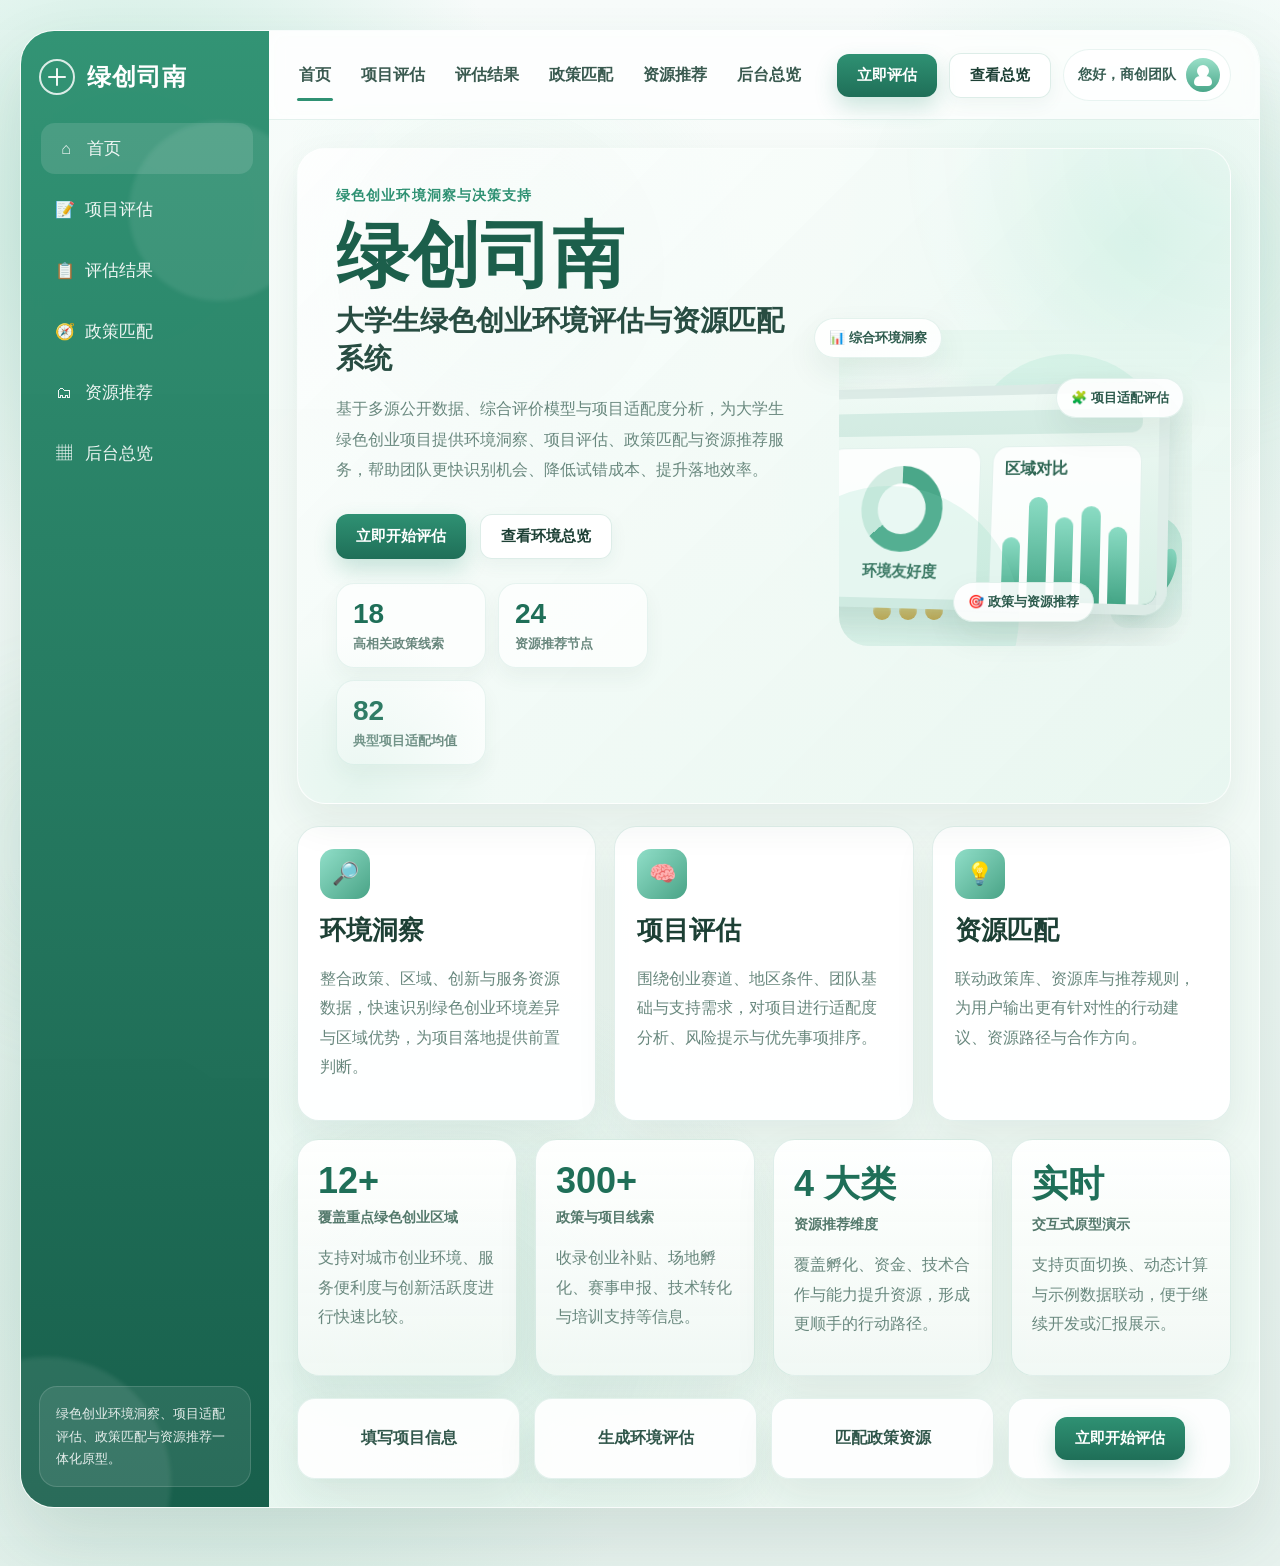
==== index.html @ 6f4550a0 "Add files via upload" ====
<!DOCTYPE html>
<html lang="zh-CN">
<head>
  <meta charset="UTF-8" />
  <meta name="viewport" content="width=device-width, initial-scale=1.0" />
  <title>绿创司南 - 绿色创业环境评估与资源匹配系统</title>
  <style>
    :root {
      --bg: #edf7f2;
      --bg-strong: #f7fcfa;
      --panel: rgba(255, 255, 255, 0.88);
      --panel-strong: rgba(255, 255, 255, 0.96);
      --panel-soft: rgba(244, 251, 247, 0.9);
      --primary: #2f9173;
      --primary-dark: #1f6f58;
      --primary-deep: #144c3d;
      --primary-soft: #dff1e9;
      --accent: #e6b24f;
      --accent-soft: #fff3d8;
      --good: #3ba57b;
      --warn: #d5953d;
      --bad: #d56d6d;
      --text: #1d4035;
      --muted: #69887e;
      --border: rgba(47, 145, 115, 0.14);
      --shadow: 0 18px 40px rgba(26, 73, 57, 0.08);
      --shadow-lg: 0 30px 70px rgba(29, 77, 61, 0.12);
      --radius-xl: 28px;
      --radius-lg: 22px;
      --radius-md: 16px;
      --radius-sm: 12px;
      --score: 82;
    }
    * {
      box-sizing: border-box;
    }
    html,
    body {
      margin: 0;
      min-height: 100%;
      color: var(--text);
      font-family: "Noto Sans SC", "PingFang SC", "Microsoft YaHei", sans-serif;
      background:
        radial-gradient(circle at 10% 12%, rgba(182, 229, 212, 0.75), transparent 22%),
        radial-gradient(circle at 88% 16%, rgba(212, 242, 231, 0.85), transparent 20%),
        radial-gradient(circle at 18% 82%, rgba(166, 219, 198, 0.45), transparent 28%),
        linear-gradient(180deg, #f8fcfb 0%, #eef8f4 46%, #e7f2ee 100%);
    }
    body {
      position: relative;
      overflow-x: hidden;
    }
    body::before,
    body::after {
      content: "";
      position: fixed;
      inset: auto;
      pointer-events: none;
      z-index: 0;
      border-radius: 50%;
      filter: blur(20px);
      opacity: 0.5;
    }
    body::before {
      width: 460px;
      height: 460px;
      left: -140px;
      bottom: -180px;
      background: radial-gradient(circle, rgba(86, 182, 147, 0.26), transparent 68%);
    }
    body::after {
      width: 380px;
      height: 380px;
      right: -120px;
      top: 60px;
      background: radial-gradient(circle, rgba(182, 225, 208, 0.42), transparent 70%);
    }
    button,
    input,
    select,
    textarea {
      font: inherit;
    }
    button {
      outline: none;
    }
    .app-shell {
      position: relative;
      z-index: 1;
      max-width: 1480px;
      margin: 30px auto;
      padding: 0 20px 28px;
    }
    .frame {
      display: grid;
      grid-template-columns: 248px minmax(0, 1fr);
      min-height: 940px;
      background: rgba(255, 255, 255, 0.38);
      border: 1px solid rgba(255, 255, 255, 0.5);
      border-radius: 34px;
      overflow: hidden;
      box-shadow: var(--shadow-lg);
      backdrop-filter: blur(14px);
    }
    .sidebar {
      position: relative;
      padding: 28px 18px;
      color: #fff;
      background:
        linear-gradient(180deg, rgba(44, 144, 112, 0.97), rgba(19, 92, 72, 0.98)),
        radial-gradient(circle at 20% 84%, rgba(255, 255, 255, 0.08), transparent 40%);
      overflow: hidden;
    }
    .sidebar::before,
    .sidebar::after {
      content: "";
      position: absolute;
      border-radius: 50%;
      background: rgba(255, 255, 255, 0.08);
      filter: blur(2px);
    }
    .sidebar::before {
      width: 250px;
      height: 250px;
      left: -100px;
      bottom: -100px;
    }
    .sidebar::after {
      width: 180px;
      height: 180px;
      right: -40px;
      top: 90px;
    }
    .brand {
      position: relative;
      z-index: 1;
      display: flex;
      align-items: center;
      gap: 12px;
      margin-bottom: 28px;
      font-size: 24px;
      font-weight: 800;
      letter-spacing: 1px;
    }
    .brand-mark {
      width: 36px;
      height: 36px;
      border-radius: 50%;
      border: 2px solid rgba(255, 255, 255, 0.82);
      display: inline-flex;
      align-items: center;
      justify-content: center;
      position: relative;
    }
    .brand-mark::before,
    .brand-mark::after {
      content: "";
      position: absolute;
      background: rgba(255, 255, 255, 0.92);
      border-radius: 999px;
    }
    .brand-mark::before {
      width: 18px;
      height: 2px;
    }
    .brand-mark::after {
      width: 2px;
      height: 18px;
    }
    .nav-list {
      position: relative;
      z-index: 1;
      display: flex;
      flex-direction: column;
      gap: 10px;
    }
    .nav-btn {
      width: 100%;
      display: flex;
      align-items: center;
      gap: 12px;
      padding: 14px 16px;
      border: 0;
      border-radius: 14px;
      color: rgba(255, 255, 255, 0.92);
      background: transparent;
      cursor: pointer;
      text-align: left;
      transition: background 0.2s ease, transform 0.2s ease;
      font-size: 17px;
    }
    .nav-btn:hover,
    .nav-btn.active {
      background: rgba(255, 255, 255, 0.12);
      transform: translateX(2px);
    }
    .nav-ico {
      width: 18px;
      text-align: center;
      font-size: 16px;
    }
    .sidebar-foot {
      position: absolute;
      left: 18px;
      right: 18px;
      bottom: 20px;
      z-index: 1;
      padding: 16px;
      border: 1px solid rgba(255, 255, 255, 0.14);
      border-radius: 18px;
      background: rgba(255, 255, 255, 0.08);
      color: rgba(255, 255, 255, 0.88);
      font-size: 13px;
      line-height: 1.7;
    }
    .main {
      position: relative;
      background:
        radial-gradient(circle at 86% 14%, rgba(183, 234, 215, 0.38), transparent 20%),
        radial-gradient(circle at 18% 88%, rgba(170, 221, 204, 0.18), transparent 24%),
        linear-gradient(180deg, rgba(248, 252, 250, 0.94), rgba(235, 247, 241, 0.96));
      overflow: hidden;
    }
    .main::before {
      content: "";
      position: absolute;
      inset: 72px 24px 24px 24px;
      pointer-events: none;
      border-radius: 30px;
      background:
        radial-gradient(circle at 22% 12%, rgba(202, 238, 224, 0.28), transparent 18%),
        radial-gradient(circle at 74% 28%, rgba(218, 245, 235, 0.3), transparent 18%),
        radial-gradient(circle at 18% 88%, rgba(202, 235, 223, 0.2), transparent 24%);
      z-index: 0;
    }
    .topbar {
      position: sticky;
      top: 0;
      z-index: 20;
      display: flex;
      align-items: center;
      justify-content: space-between;
      gap: 18px;
      padding: 18px 28px;
      background: rgba(255, 255, 255, 0.72);
      border-bottom: 1px solid rgba(47, 145, 115, 0.12);
      backdrop-filter: blur(8px);
    }
    .topbar-left {
      display: flex;
      align-items: center;
      gap: 28px;
      min-width: 0;
    }
    .mobile-brand {
      display: none;
      font-size: 20px;
      font-weight: 800;
      color: var(--primary-dark);
      white-space: nowrap;
    }
    .tabs {
      display: flex;
      align-items: center;
      gap: 26px;
      flex-wrap: wrap;
    }
    .tab {
      position: relative;
      padding: 10px 2px;
      border: 0;
      background: transparent;
      color: #3a5a50;
      font-weight: 700;
      font-size: 16px;
      cursor: pointer;
      white-space: nowrap;
    }
    .tab.active::after {
      content: "";
      position: absolute;
      left: 0;
      right: 0;
      bottom: -5px;
      height: 3px;
      border-radius: 999px;
      background: var(--primary);
    }
    .top-actions {
      display: flex;
      align-items: center;
      gap: 12px;
      flex-wrap: wrap;
      justify-content: flex-end;
    }
    .user-chip {
      display: flex;
      align-items: center;
      gap: 10px;
      padding: 8px 10px 8px 14px;
      border-radius: 999px;
      background: rgba(255, 255, 255, 0.82);
      border: 1px solid rgba(47, 145, 115, 0.1);
      color: #385e53;
      font-size: 14px;
      font-weight: 700;
    }
    .avatar {
      width: 34px;
      height: 34px;
      border-radius: 50%;
      background: linear-gradient(180deg, #9be0c9, #4aa78a);
      position: relative;
      flex: 0 0 auto;
    }
    .avatar::before {
      content: "";
      position: absolute;
      width: 12px;
      height: 12px;
      border-radius: 50%;
      background: #fff;
      left: 11px;
      top: 7px;
    }
    .avatar::after {
      content: "";
      position: absolute;
      width: 18px;
      height: 10px;
      border-radius: 12px 12px 8px 8px;
      background: #fff;
      left: 8px;
      bottom: 6px;
    }
    .btn {
      display: inline-flex;
      align-items: center;
      justify-content: center;
      gap: 8px;
      padding: 12px 20px;
      border-radius: 12px;
      border: 0;
      font-size: 15px;
      font-weight: 700;
      cursor: pointer;
      transition: transform 0.2s ease, box-shadow 0.2s ease, background 0.2s ease;
    }
    .btn:hover {
      transform: translateY(-1px);
    }
    .btn.primary {
      color: #fff;
      background: linear-gradient(180deg, var(--primary), var(--primary-dark));
      box-shadow: 0 10px 22px rgba(47, 145, 115, 0.24);
    }
    .btn.secondary {
      background: rgba(255, 255, 255, 0.95);
      color: var(--text);
      border: 1px solid rgba(47, 145, 115, 0.16);
      box-shadow: 0 6px 18px rgba(40, 96, 77, 0.06);
    }
    .btn.ghost {
      background: rgba(47, 145, 115, 0.08);
      color: var(--primary-dark);
    }
    .btn.small {
      padding: 9px 14px;
      font-size: 13px;
      border-radius: 10px;
    }
    .page {
      display: none;
      position: relative;
      z-index: 1;
      padding: 28px;
      animation: fadeIn 0.28s ease;
    }
    .page.active {
      display: block;
    }
    @keyframes fadeIn {
      from {
        opacity: 0;
        transform: translateY(8px);
      }
      to {
        opacity: 1;
        transform: translateY(0);
      }
    }
    .hero {
      position: relative;
      display: grid;
      grid-template-columns: minmax(0, 1.08fr) minmax(320px, 0.92fr);
      gap: 24px;
      align-items: center;
      min-height: 430px;
      padding: 38px;
      border-radius: 28px;
      border: 1px solid rgba(255, 255, 255, 0.7);
      background:
        linear-gradient(135deg, rgba(255, 255, 255, 0.78), rgba(230, 246, 239, 0.84)),
        radial-gradient(circle at top right, rgba(123, 209, 181, 0.18), transparent 30%);
      box-shadow: var(--shadow);
      overflow: hidden;
    }
    .hero::before,
    .hero::after {
      content: "";
      position: absolute;
      border-radius: 50%;
      pointer-events: none;
    }
    .hero::before {
      width: 420px;
      height: 420px;
      right: -120px;
      top: -120px;
      background: radial-gradient(circle, rgba(131, 214, 186, 0.18), transparent 66%);
    }
    .hero::after {
      width: 280px;
      height: 280px;
      left: -80px;
      bottom: -110px;
      background: radial-gradient(circle, rgba(176, 223, 205, 0.22), transparent 70%);
    }
    .eyebrow {
      color: var(--primary);
      font-size: 14px;
      font-weight: 800;
      letter-spacing: 0.08em;
    }
    .hero h1 {
      margin: 14px 0 10px;
      font-size: 72px;
      line-height: 1.02;
      color: #1c5f4b;
    }
    .hero h2 {
      margin: 0 0 16px;
      font-size: 28px;
      font-weight: 700;
      color: #284d42;
    }
    .hero p {
      margin: 0;
      max-width: 760px;
      color: var(--muted);
      line-height: 1.9;
      font-size: 16px;
    }
    .hero-actions {
      display: flex;
      flex-wrap: wrap;
      gap: 14px;
      margin-top: 28px;
    }
    .hero-stats {
      display: flex;
      flex-wrap: wrap;
      gap: 12px;
      margin-top: 24px;
    }
    .hero-stat {
      min-width: 150px;
      padding: 14px 16px;
      border-radius: 18px;
      background: rgba(255, 255, 255, 0.72);
      border: 1px solid rgba(47, 145, 115, 0.1);
      box-shadow: 0 10px 20px rgba(36, 86, 68, 0.05);
    }
    .hero-stat strong {
      display: block;
      font-size: 28px;
      color: var(--primary-dark);
      margin-bottom: 4px;
    }
    .hero-stat span {
      color: var(--muted);
      font-size: 13px;
      font-weight: 700;
    }
    .hero-visual,
    .scene-panel {
      position: relative;
      min-height: 340px;
    }
    .floating-pill {
      position: absolute;
      z-index: 2;
      display: inline-flex;
      align-items: center;
      gap: 8px;
      padding: 10px 14px;
      border-radius: 999px;
      background: rgba(255, 255, 255, 0.88);
      border: 1px solid rgba(47, 145, 115, 0.12);
      box-shadow: 0 14px 32px rgba(26, 75, 57, 0.08);
      color: #2d5b4d;
      font-size: 13px;
      font-weight: 800;
      white-space: nowrap;
    }
    .pill-one {
      right: 250px;
      top: 12px;
    }
    .pill-two {
      right: 8px;
      top: 72px;
    }
    .pill-three {
      right: 98px;
      bottom: 24px;
    }
    .device-stage {
      position: absolute;
      inset: 24px 0 0 30px;
      border-radius: 30px;
      background:
        radial-gradient(circle at 18% 28%, rgba(255, 255, 255, 0.74), transparent 22%),
        linear-gradient(180deg, rgba(228, 246, 238, 0.8), rgba(241, 250, 246, 0.65));
      overflow: hidden;
    }
    .device-stage::before,
    .device-stage::after {
      content: "";
      position: absolute;
      border-radius: 50%;
      background: rgba(135, 213, 186, 0.18);
    }
    .device-stage::before {
      width: 200px;
      height: 200px;
      right: 24px;
      top: 24px;
    }
    .device-stage::after {
      width: 260px;
      height: 260px;
      left: -80px;
      bottom: -100px;
    }
    .monitor {
      position: absolute;
      right: 24px;
      bottom: 36px;
      width: 380px;
      height: 226px;
      border-radius: 24px;
      border: 10px solid rgba(255, 255, 255, 0.82);
      background: linear-gradient(135deg, #57a88c, #2b7f68);
      box-shadow: 0 20px 38px rgba(31, 88, 70, 0.18);
      transform: perspective(1200px) rotateY(-17deg) rotateX(7deg);
      overflow: hidden;
    }
    .monitor-screen {
      position: absolute;
      inset: 0;
      padding: 16px;
      background: linear-gradient(180deg, #eef9f4, #d8efe5);
    }
    .screen-top {
      height: 24px;
      border-radius: 10px;
      background: rgba(47, 145, 115, 0.12);
      margin-bottom: 12px;
    }
    .screen-grid {
      display: grid;
      grid-template-columns: 1.05fr 0.95fr;
      gap: 12px;
      height: calc(100% - 36px);
    }
    .screen-card {
      padding: 12px;
      border-radius: 16px;
      background: rgba(255, 255, 255, 0.86);
      border: 1px solid rgba(47, 145, 115, 0.12);
    }
    .screen-card.large {
      grid-column: 1 / span 2;
    }
    .donut {
      width: 88px;
      height: 88px;
      margin: 6px auto 10px;
      border-radius: 50%;
      background: conic-gradient(#4aa789 0 64%, #d2ece2 64% 100%);
      position: relative;
    }
    .donut::after {
      content: "";
      position: absolute;
      inset: 18px;
      border-radius: 50%;
      background: #fff;
    }
    .bars {
      display: flex;
      align-items: end;
      gap: 8px;
      height: 112px;
    }
    .bars span,
    .dashboard-mini-chart span {
      flex: 1;
      border-radius: 10px 10px 0 0;
      background: linear-gradient(180deg, #8bdcc4, #44a586);
    }
    .person {
      position: absolute;
      width: 22px;
      border-radius: 12px 12px 8px 8px;
      background: linear-gradient(180deg, #2d8f71, #185746);
      transform-origin: bottom center;
      box-shadow: 0 10px 18px rgba(28, 87, 69, 0.18);
    }
    .person::before {
      content: "";
      position: absolute;
      width: 26px;
      height: 26px;
      left: -2px;
      top: -22px;
      border-radius: 50%;
      background: #f7dcc8;
      box-shadow: 0 2px 0 rgba(0, 0, 0, 0.02);
    }
    .person-left {
      left: 74px;
      bottom: 62px;
      height: 72px;
    }
    .person-center {
      left: 132px;
      bottom: 54px;
      height: 62px;
    }
    .person-right {
      right: 48px;
      bottom: 42px;
      height: 78px;
    }
    .plant {
      position: absolute;
      right: 10px;
      bottom: 18px;
      width: 72px;
      height: 112px;
      border-radius: 28px 28px 18px 18px;
      background: linear-gradient(180deg, rgba(123, 208, 181, 0.4), rgba(84, 165, 136, 0.06));
    }
    .plant::before,
    .plant::after {
      content: "";
      position: absolute;
      border-radius: 50% 50% 50% 10%;
      background: linear-gradient(180deg, #8fdfc7, #4eaa8b);
      transform-origin: bottom center;
    }
    .plant::before {
      width: 24px;
      height: 54px;
      left: 18px;
      top: 18px;
      transform: rotate(-18deg);
    }
    .plant::after {
      width: 20px;
      height: 48px;
      right: 16px;
      top: 30px;
      transform: rotate(20deg);
    }
    .coins {
      position: absolute;
      left: 34px;
      bottom: 26px;
      display: flex;
      gap: 8px;
    }
    .coins span {
      width: 18px;
      height: 18px;
      border-radius: 50%;
      background: linear-gradient(180deg, #f0d27d, #d9a43f);
      box-shadow: inset 0 2px 2px rgba(255, 255, 255, 0.5);
    }
    .cards3,
    .cards4,
    .policy-grid,
    .resource-grid,
    .dashboard-top,
    .result-top,
    .grid-2 {
      display: grid;
      gap: 18px;
    }
    .cards3 {
      grid-template-columns: repeat(3, minmax(0, 1fr));
      margin-top: 22px;
    }
    .cards4 {
      grid-template-columns: repeat(4, minmax(0, 1fr));
      margin-top: 18px;
    }
    .feature-card,
    .quick-card,
    .panel,
    .stat-card,
    .policy-card,
    .resource-card,
    .dashboard-card {
      background: var(--panel-strong);
      border: 1px solid var(--border);
      border-radius: 22px;
      box-shadow: var(--shadow);
    }
    .feature-card {
      padding: 22px;
    }
    .feature-icon {
      width: 50px;
      height: 50px;
      display: inline-flex;
      align-items: center;
      justify-content: center;
      border-radius: 14px;
      margin-bottom: 14px;
      color: #fff;
      background: linear-gradient(135deg, #91dfc9, #49a386);
      font-size: 22px;
    }
    .feature-card h3,
    .panel h3,
    .resource-card h4,
    .policy-card h4 {
      margin: 0 0 10px;
    }
    .feature-card h3 {
      font-size: 26px;
    }
    .feature-card p,
    .quick-card p,
    .page-header p,
    .panel p,
    .resource-card p,
    .policy-card p,
    .kpi-note,
    .muted {
      color: var(--muted);
      line-height: 1.85;
    }
    .quick-card {
      padding: 20px;
      background: linear-gradient(180deg, rgba(255, 255, 255, 0.96), rgba(242, 249, 245, 0.92));
    }
    .quick-card strong {
      display: block;
      margin-bottom: 6px;
      font-size: 36px;
      color: var(--primary-dark);
    }
    .quick-card span {
      color: #54796c;
      font-size: 14px;
      font-weight: 700;
    }
    .flow-row {
      display: grid;
      grid-template-columns: repeat(4, minmax(0, 1fr));
      gap: 14px;
      margin-top: 22px;
      align-items: stretch;
    }
    .flow-step {
      display: flex;
      align-items: center;
      justify-content: center;
      gap: 10px;
      padding: 18px 16px;
      border-radius: 18px;
      border: 1px solid rgba(47, 145, 115, 0.12);
      background: rgba(255, 255, 255, 0.92);
      box-shadow: var(--shadow);
      color: #31574b;
      font-weight: 800;
      text-align: center;
    }
    .page-header {
      margin-bottom: 18px;
    }
    .page-header h2 {
      margin: 0 0 10px;
      font-size: 56px;
      color: #1b5d49;
    }
    .page-hero {
      display: grid;
      grid-template-columns: minmax(0, 1fr) minmax(260px, 0.58fr);
      gap: 18px;
      align-items: stretch;
      margin-bottom: 18px;
    }
    .page-hero .panel {
      padding: 22px;
    }
    .scene-panel {
      min-height: 250px;
      border-radius: 24px;
      border: 1px solid var(--border);
      background:
        linear-gradient(135deg, rgba(232, 246, 239, 0.92), rgba(249, 252, 250, 0.96)),
        radial-gradient(circle at 70% 20%, rgba(147, 221, 195, 0.18), transparent 24%);
      overflow: hidden;
      box-shadow: var(--shadow);
    }
    .scene-panel .monitor {
      width: 300px;
      height: 180px;
      right: 22px;
      bottom: 24px;
      border-width: 8px;
    }
    .scene-panel .person-left {
      left: 42px;
      bottom: 54px;
      height: 66px;
    }
    .scene-panel .person-right {
      right: 24px;
      bottom: 34px;
      height: 72px;
    }
    .scene-panel .person-center {
      left: 104px;
      bottom: 46px;
      height: 60px;
    }
    .scene-panel .coins {
      left: 20px;
      bottom: 24px;
    }
    .scene-panel .device-stage {
      inset: 0;
    }
    .grid-2 {
      grid-template-columns: repeat(2, minmax(0, 1fr));
    }
    .panel {
      padding: 22px;
    }
    .panel h3 {
      display: flex;
      align-items: center;
      gap: 10px;
      font-size: 28px;
      color: #264f43;
    }
    .form-group {
      margin-bottom: 14px;
    }
    .form-row {
      display: grid;
      grid-template-columns: repeat(2, minmax(0, 1fr));
      gap: 14px;
      margin-bottom: 14px;
    }
    label.small {
      display: block;
      margin-bottom: 10px;
      font-size: 15px;
      font-weight: 800;
      color: #355f52;
    }
    input[type="text"],
    select,
    textarea {
      width: 100%;
      padding: 13px 14px;
      border-radius: 12px;
      border: 1px solid rgba(47, 145, 115, 0.15);
      background: rgba(255, 255, 255, 0.96);
      color: var(--text);
      outline: none;
      transition: border-color 0.2s ease, box-shadow 0.2s ease;
    }
    input[type="text"]:focus,
    select:focus,
    textarea:focus {
      border-color: rgba(47, 145, 115, 0.32);
      box-shadow: 0 0 0 4px rgba(47, 145, 115, 0.08);
    }
    textarea {
      min-height: 110px;
      resize: vertical;
    }
    .chips,
    .tag-row,
    .filter-row,
    .action-row,
    .meta,
    .inline-tags {
      display: flex;
      flex-wrap: wrap;
      gap: 10px;
    }
    .chip,
    .tag {
      padding: 10px 14px;
      border-radius: 999px;
      border: 1px solid rgba(47, 145, 115, 0.14);
      background: rgba(255, 255, 255, 0.92);
      color: #355b4e;
      cursor: pointer;
      font-size: 14px;
      font-weight: 700;
      transition: background 0.2s ease, color 0.2s ease, border-color 0.2s ease;
    }
    .chip.active,
    .tag.active {
      background: var(--primary);
      border-color: var(--primary);
      color: #fff;
    }
    .checkbox-grid {
      display: grid;
      grid-template-columns: repeat(2, minmax(0, 1fr));
      gap: 12px;
    }
    .check {
      display: flex;
      align-items: center;
      gap: 10px;
      padding: 10px 12px;
      border-radius: 14px;
      background: rgba(255, 255, 255, 0.72);
      border: 1px solid rgba(47, 145, 115, 0.08);
      font-weight: 700;
      color: #45685d;
      font-size: 14px;
    }
    .check input {
      width: 18px;
      height: 18px;
      accent-color: var(--primary);
      flex: 0 0 auto;
    }
    .helper-row {
      display: grid;
      grid-template-columns: 1fr 1fr;
      gap: 14px;
      margin-top: 16px;
    }
    .helper-card {
      padding: 16px;
      border-radius: 18px;
      background: linear-gradient(180deg, rgba(243, 250, 247, 0.94), rgba(255, 255, 255, 0.9));
      border: 1px solid rgba(47, 145, 115, 0.12);
    }
    .helper-card strong {
      display: block;
      color: var(--primary-dark);
      font-size: 24px;
      margin: 6px 0 2px;
    }
    .helper-card small {
      color: var(--muted);
      font-weight: 700;
    }
    .panel-illustration {
      position: relative;
      min-height: 280px;
      margin-top: 18px;
      border-radius: 22px;
      overflow: hidden;
      border: 1px solid var(--border);
      background:
        linear-gradient(135deg, rgba(220, 243, 234, 0.94), rgba(246, 251, 248, 0.96)),
        radial-gradient(circle at 80% 20%, rgba(152, 225, 199, 0.2), transparent 24%);
    }
    .panel-illustration .device-stage {
      inset: 0;
    }
    .result-top {
      grid-template-columns: 1.05fr 0.86fr 0.95fr 1.14fr;
    }
    .stat-card {
      padding: 20px;
    }
    .stat-card h4,
    .dashboard-card h4 {
      margin: 0 0 10px;
      color: #3c6659;
      font-size: 18px;
    }
    .score-wrap {
      display: flex;
      align-items: center;
      gap: 18px;
    }
    .score-ring {
      position: relative;
      width: 124px;
      height: 124px;
      flex: 0 0 auto;
      border-radius: 50%;
      background: conic-gradient(#53b090 0 calc(var(--score) * 1%), #d8efe6 calc(var(--score) * 1%) 100%);
    }
    .score-ring::after {
      content: "";
      position: absolute;
      inset: 16px;
      border-radius: 50%;
      background: #fff;
      box-shadow: inset 0 0 0 1px rgba(47, 145, 115, 0.06);
    }
    .score-core {
      position: absolute;
      inset: 16px;
      z-index: 1;
      display: flex;
      flex-direction: column;
      align-items: center;
      justify-content: center;
      gap: 2px;
      border-radius: 50%;
    }
    .score-core strong {
      font-size: 40px;
      color: #245f4c;
      line-height: 1;
    }
    .score-core span {
      font-size: 13px;
      color: var(--muted);
      font-weight: 700;
    }
    .badge {
      display: inline-flex;
      align-items: center;
      justify-content: center;
      padding: 10px 18px;
      border-radius: 999px;
      font-size: 16px;
      font-weight: 800;
      background: rgba(63, 164, 122, 0.12);
      color: var(--good);
    }
    .badge.mid {
      background: rgba(214, 154, 48, 0.14);
      color: var(--warn);
    }
    .badge.low {
      background: rgba(213, 109, 109, 0.14);
      color: var(--bad);
    }
    .list-dots {
      margin: 10px 0 0;
      padding-left: 18px;
      color: #446b5f;
      line-height: 1.9;
    }
    .result-lower {
      display: grid;
      grid-template-columns: minmax(0, 1.28fr) minmax(0, 0.94fr);
      gap: 18px;
      margin-top: 18px;
    }
    .split-card {
      display: grid;
      grid-template-columns: repeat(2, minmax(0, 1fr));
      overflow: hidden;
      padding: 0;
    }
    .half {
      padding: 22px;
    }
    .half + .half {
      border-left: 1px solid rgba(47, 145, 115, 0.12);
    }
    .result-summary {
      margin-top: 18px;
      display: grid;
      grid-template-columns: minmax(0, 1.08fr) minmax(260px, 0.92fr);
      gap: 18px;
    }
    .summary-note {
      padding: 16px 18px;
      border-radius: 16px;
      border: 1px solid rgba(214, 154, 48, 0.18);
      background: linear-gradient(90deg, rgba(255, 246, 225, 0.94), rgba(255, 255, 255, 0.95));
      color: #6e582b;
      font-weight: 700;
    }
    .policy-hero {
      display: grid;
      grid-template-columns: minmax(0, 1.16fr) minmax(280px, 0.84fr);
      gap: 18px;
      align-items: stretch;
      margin-bottom: 18px;
    }
    .policy-top {
      display: grid;
      grid-template-columns: repeat(3, minmax(0, 1fr));
      gap: 16px;
    }
    .metric {
      min-height: 138px;
      display: flex;
      flex-direction: column;
      justify-content: center;
      padding: 22px;
    }
    .metric .num,
    .dashboard-metric strong,
    .dashboard-card .big {
      font-size: 44px;
      font-weight: 800;
      color: var(--primary-dark);
      line-height: 1.05;
    }
    .tip-box {
      padding: 16px 18px;
      border-radius: 16px;
      border: 1px solid rgba(214, 154, 48, 0.18);
      background: linear-gradient(90deg, rgba(255, 245, 220, 0.92), rgba(255, 255, 255, 0.96));
      color: #6b5730;
      font-weight: 700;
      margin: 0 0 18px;
    }
    .panel-head {
      display: flex;
      align-items: center;
      justify-content: space-between;
      gap: 12px;
      margin-bottom: 16px;
    }
    .panel-head h3 {
      margin: 0;
    }
    .pager {
      display: flex;
      align-items: center;
      gap: 8px;
      color: var(--muted);
      font-weight: 700;
    }
    .pager button {
      width: 32px;
      height: 32px;
      border-radius: 10px;
      border: 1px solid rgba(47, 145, 115, 0.14);
      background: rgba(255, 255, 255, 0.94);
      color: var(--primary-dark);
      cursor: pointer;
      font-weight: 800;
    }
    .pager button:disabled {
      opacity: 0.45;
      cursor: not-allowed;
    }
    .policy-grid {
      grid-template-columns: repeat(2, minmax(0, 1fr));
    }
    .policy-card,
    .resource-card,
    .dashboard-card {
      position: relative;
      overflow: hidden;
      padding: 20px;
    }
    .policy-card::after,
    .resource-card::after,
    .dashboard-card::after {
      content: "";
      position: absolute;
      right: -46px;
      bottom: -52px;
      width: 180px;
      height: 180px;
      border-radius: 50%;
      background: rgba(94, 181, 153, 0.08);
      pointer-events: none;
    }
    .card-head {
      display: flex;
      gap: 14px;
      align-items: flex-start;
      justify-content: space-between;
      margin-bottom: 12px;
    }
    .card-head-left {
      display: flex;
      gap: 12px;
      min-width: 0;
    }
    .card-icon {
      width: 46px;
      height: 46px;
      display: inline-flex;
      align-items: center;
      justify-content: center;
      border-radius: 14px;
      background: linear-gradient(135deg, #94dfca, #51ab8c);
      color: #fff;
      font-size: 20px;
      flex: 0 0 auto;
    }
    .status-badge {
      display: inline-flex;
      align-items: center;
      justify-content: center;
      padding: 7px 10px;
      border-radius: 999px;
      background: rgba(47, 145, 115, 0.1);
      color: var(--primary-dark);
      font-size: 12px;
      font-weight: 800;
      white-space: nowrap;
    }
    .meta span,
    .inline-tags span {
      padding: 7px 10px;
      border-radius: 999px;
      background: rgba(47, 145, 115, 0.08);
      color: #376657;
      font-size: 12px;
      font-weight: 700;
    }
    .card-foot {
      margin-top: 16px;
      display: flex;
      align-items: center;
      justify-content: space-between;
      gap: 12px;
    }
    .match-line {
      display: inline-flex;
      align-items: center;
      gap: 8px;
      font-size: 13px;
      color: #3d6558;
      font-weight: 800;
    }
    .match-dot {
      width: 9px;
      height: 9px;
      border-radius: 50%;
      background: var(--good);
    }
    .tab-switch {
      display: flex;
      gap: 24px;
      margin: 12px 0 18px;
      padding-bottom: 2px;
      border-bottom: 1px solid rgba(47, 145, 115, 0.12);
      overflow-x: auto;
    }
    .subtab {
      position: relative;
      padding: 14px 4px;
      border: 0;
      background: transparent;
      cursor: pointer;
      font-size: 17px;
      font-weight: 800;
      color: #55796d;
      white-space: nowrap;
    }
    .subtab.active {
      color: #1f5f4b;
    }
    .subtab.active::after {
      content: "";
      position: absolute;
      left: 0;
      right: 0;
      bottom: -1px;
      height: 3px;
      border-radius: 999px;
      background: var(--primary);
    }
    .subpanel {
      display: none;
    }
    .subpanel.active {
      display: block;
    }
    .resource-grid {
      grid-template-columns: repeat(3, minmax(0, 1fr));
    }
    .resource-highlight {
      display: inline-flex;
      align-items: center;
      gap: 8px;
      margin-bottom: 10px;
      padding: 8px 12px;
      border-radius: 999px;
      background: rgba(255, 245, 220, 0.88);
      color: #8b6a25;
      font-size: 13px;
      font-weight: 800;
    }
    .dashboard-top {
      grid-template-columns: repeat(4, minmax(0, 1fr));
      margin-bottom: 18px;
    }
    .dashboard-metric {
      padding: 20px;
      min-height: 148px;
    }
    .dashboard-main {
      display: grid;
      grid-template-columns: minmax(0, 1.16fr) minmax(0, 1.08fr) minmax(260px, 0.88fr);
      gap: 18px;
    }
    .dashboard-mini-chart {
      height: 220px;
      margin-top: 14px;
      padding: 24px 18px 20px;
      display: flex;
      align-items: end;
      justify-content: space-evenly;
      gap: 10px;
      border-radius: 18px;
      border: 1px solid rgba(47, 145, 115, 0.12);
      background: linear-gradient(180deg, rgba(236, 248, 243, 0.96), rgba(249, 253, 251, 0.96));
    }
    .bar-list {
      margin-top: 12px;
      display: grid;
      gap: 12px;
    }
    .bar-item {
      display: grid;
      grid-template-columns: 96px 1fr 54px;
      gap: 12px;
      align-items: center;
      font-size: 14px;
      color: #3d6559;
      font-weight: 700;
    }
    .bar-track {
      height: 14px;
      border-radius: 999px;
      background: #edf7f2;
      overflow: hidden;
    }
    .bar-fill {
      height: 100%;
      border-radius: 999px;
      background: linear-gradient(90deg, #7bd4b7, #42a587);
    }
    .info-list {
      display: grid;
      gap: 12px;
      margin-top: 12px;
    }
    .info-row {
      display: flex;
      gap: 10px;
      align-items: flex-start;
      padding: 12px 14px;
      border-radius: 16px;
      background: rgba(245, 250, 247, 0.86);
      border: 1px solid rgba(47, 145, 115, 0.08);
      color: #45685c;
      line-height: 1.7;
    }
    .info-row strong {
      color: #234f42;
    }
    .empty-state {
      padding: 28px;
      text-align: center;
      color: var(--muted);
      border-radius: 18px;
      border: 1px dashed rgba(47, 145, 115, 0.2);
      background: rgba(255, 255, 255, 0.7);
    }
    .toast {
      position: fixed;
      right: 24px;
      bottom: 24px;
      z-index: 50;
      padding: 12px 16px;
      border-radius: 14px;
      background: rgba(24, 86, 68, 0.94);
      color: #fff;
      box-shadow: 0 16px 34px rgba(19, 77, 61, 0.2);
      opacity: 0;
      transform: translateY(12px);
      pointer-events: none;
      transition: opacity 0.2s ease, transform 0.2s ease;
      font-size: 14px;
      font-weight: 700;
    }
    .toast.show {
      opacity: 1;
      transform: translateY(0);
    }
    @media (max-width: 1260px) {
      .frame {
        grid-template-columns: 92px minmax(0, 1fr);
      }
      .brand span,
      .nav-btn span:last-child,
      .sidebar-foot {
        display: none;
      }
      .nav-btn {
        justify-content: center;
      }
      .hero,
      .page-hero,
      .policy-hero,
      .result-summary,
      .dashboard-main,
      .grid-2,
      .result-top,
      .result-lower,
      .cards3,
      .cards4,
      .policy-top,
      .policy-grid,
      .resource-grid,
      .dashboard-top {
        grid-template-columns: 1fr;
      }
      .flow-row {
        grid-template-columns: repeat(2, minmax(0, 1fr));
      }
      .monitor {
        width: 330px;
        height: 204px;
      }
    }
    @media (max-width: 860px) {
      .app-shell {
        margin: 0;
        padding: 0;
      }
      .frame {
        min-height: 100vh;
        border-radius: 0;
        grid-template-columns: 1fr;
      }
      .sidebar {
        display: none;
      }
      .topbar {
        padding: 14px 16px;
        flex-direction: column;
        align-items: stretch;
      }
      .topbar-left {
        gap: 14px;
        flex-direction: column;
        align-items: flex-start;
      }
      .mobile-brand {
        display: block;
      }
      .tabs {
        gap: 16px;
        overflow-x: auto;
        width: 100%;
        flex-wrap: nowrap;
      }
      .top-actions {
        width: 100%;
        justify-content: flex-start;
      }
      .page {
        padding: 16px;
      }
      .hero {
        padding: 22px;
        min-height: auto;
      }
      .hero h1 {
        font-size: 48px;
      }
      .hero h2 {
        font-size: 24px;
      }
      .form-row,
      .checkbox-grid,
      .helper-row,
      .flow-row {
        grid-template-columns: 1fr;
      }
      .monitor,
      .scene-panel .monitor {
        width: 250px;
        height: 160px;
        right: 14px;
      }
      .pill-one,
      .pill-two,
      .pill-three {
        display: none;
      }
    }
  </style>
</head>
<body>
  <div class="app-shell">
    <div class="frame">
      <aside class="sidebar">
        <div class="brand">
          <div class="brand-mark"></div>
          <span>绿创司南</span>
        </div>
        <nav class="nav-list" id="sideNav">
          <button class="nav-btn active" data-page="home"><span class="nav-ico">⌂</span><span>首页</span></button>
          <button class="nav-btn" data-page="evaluate"><span class="nav-ico">📝</span><span>项目评估</span></button>
          <button class="nav-btn" data-page="result"><span class="nav-ico">📋</span><span>评估结果</span></button>
          <button class="nav-btn" data-page="policy"><span class="nav-ico">🧭</span><span>政策匹配</span></button>
          <button class="nav-btn" data-page="resource"><span class="nav-ico">🗂</span><span>资源推荐</span></button>
          <button class="nav-btn" data-page="dashboard"><span class="nav-ico">▦</span><span>后台总览</span></button>
        </nav>
        <div class="sidebar-foot">
          绿色创业环境洞察、项目适配评估、政策匹配与资源推荐一体化原型。
        </div>
      </aside>
      <main class="main">
        <div class="topbar">
          <div class="topbar-left">
            <div class="mobile-brand">绿创司南</div>
            <div class="tabs" id="topTabs">
              <button class="tab active" data-page="home">首页</button>
              <button class="tab" data-page="evaluate">项目评估</button>
              <button class="tab" data-page="result">评估结果</button>
              <button class="tab" data-page="policy">政策匹配</button>
              <button class="tab" data-page="resource">资源推荐</button>
              <button class="tab" data-page="dashboard">后台总览</button>
            </div>
          </div>
          <div class="top-actions">
            <button class="btn primary" data-page-jump="evaluate">立即评估</button>
            <button class="btn secondary" data-page-jump="dashboard">查看总览</button>
            <div class="user-chip">
              <span>您好，商创团队</span>
              <div class="avatar" aria-hidden="true"></div>
            </div>
          </div>
        </div>
        <section class="page active" id="page-home">
          <div class="hero">
            <div>
              <div class="eyebrow">绿色创业环境洞察与决策支持</div>
              <h1>绿创司南</h1>
              <h2>大学生绿色创业环境评估与资源匹配系统</h2>
              <p>
                基于多源公开数据、综合评价模型与项目适配度分析，为大学生绿色创业项目提供环境洞察、项目评估、政策匹配与资源推荐服务，帮助团队更快识别机会、降低试错成本、提升落地效率。
              </p>
              <div class="hero-actions">
                <button class="btn primary" data-page-jump="evaluate">立即开始评估</button>
                <button class="btn secondary" data-page-jump="dashboard">查看环境总览</button>
              </div>
              <div class="hero-stats">
                <div class="hero-stat">
                  <strong>18</strong>
                  <span>高相关政策线索</span>
                </div>
                <div class="hero-stat">
                  <strong>24</strong>
                  <span>资源推荐节点</span>
                </div>
                <div class="hero-stat">
                  <strong>82</strong>
                  <span>典型项目适配均值</span>
                </div>
              </div>
            </div>
            <div class="hero-visual" aria-hidden="true">
              <div class="floating-pill pill-one">📊 综合环境洞察</div>
              <div class="floating-pill pill-two">🧩 项目适配评估</div>
              <div class="floating-pill pill-three">🎯 政策与资源推荐</div>
              <div class="device-stage">
                <div class="coins"><span></span><span></span><span></span></div>
                <div class="plant"></div>
                <div class="person person-left"></div>
                <div class="person person-center"></div>
                <div class="person person-right"></div>
                <div class="monitor">
                  <div class="monitor-screen">
                    <div class="screen-top"></div>
                    <div class="screen-grid">
                      <div class="screen-card">
                        <div class="donut"></div>
                        <div style="text-align:center;font-weight:800;color:#2a6350;">环境友好度</div>
                      </div>
                      <div class="screen-card">
                        <div style="font-weight:800;color:#2a6350;margin-bottom:8px;">区域对比</div>
                        <div class="bars">
                          <span style="height:56%"></span>
                          <span style="height:92%"></span>
                          <span style="height:74%"></span>
                          <span style="height:84%"></span>
                          <span style="height:66%"></span>
                        </div>
                      </div>
                      <div class="screen-card large">
                        <div style="font-weight:800;color:#2a6350;margin-bottom:10px;">政策匹配与资源建议</div>
                        <div style="display:grid;grid-template-columns:repeat(3,minmax(0,1fr));gap:12px;">
                          <div style="background:#fff;border-radius:14px;padding:12px;border:1px solid rgba(47,145,115,.1);">
                            <div style="font-size:12px;color:#75968b;">高相关政策</div>
                            <div style="font-size:26px;font-weight:800;color:#2c6b57;">18</div>
                          </div>
                          <div style="background:#fff;border-radius:14px;padding:12px;border:1px solid rgba(47,145,115,.1);">
                            <div style="font-size:12px;color:#75968b;">适配度评分</div>
                            <div style="font-size:26px;font-weight:800;color:#2c6b57;">82</div>
                          </div>
                          <div style="background:#fff;border-radius:14px;padding:12px;border:1px solid rgba(47,145,115,.1);">
                            <div style="font-size:12px;color:#75968b;">推荐资源</div>
                            <div style="font-size:26px;font-weight:800;color:#2c6b57;">24</div>
                          </div>
                        </div>
                      </div>
                    </div>
                  </div>
                </div>
              </div>
            </div>
          </div>
          <div class="cards3">
            <div class="feature-card">
              <div class="feature-icon">🔎</div>
              <h3>环境洞察</h3>
              <p>整合政策、区域、创新与服务资源数据，快速识别绿色创业环境差异与区域优势，为项目落地提供前置判断。</p>
            </div>
            <div class="feature-card">
              <div class="feature-icon">🧠</div>
              <h3>项目评估</h3>
              <p>围绕创业赛道、地区条件、团队基础与支持需求，对项目进行适配度分析、风险提示与优先事项排序。</p>
            </div>
            <div class="feature-card">
              <div class="feature-icon">💡</div>
              <h3>资源匹配</h3>
              <p>联动政策库、资源库与推荐规则，为用户输出更有针对性的行动建议、资源路径与合作方向。</p>
            </div>
          </div>
          <div class="cards4">
            <div class="quick-card">
              <strong>12+</strong>
              <span>覆盖重点绿色创业区域</span>
              <p>支持对城市创业环境、服务便利度与创新活跃度进行快速比较。</p>
            </div>
            <div class="quick-card">
              <strong>300+</strong>
              <span>政策与项目线索</span>
              <p>收录创业补贴、场地孵化、赛事申报、技术转化与培训支持等信息。</p>
            </div>
            <div class="quick-card">
              <strong>4 大类</strong>
              <span>资源推荐维度</span>
              <p>覆盖孵化、资金、技术合作与能力提升资源，形成更顺手的行动路径。</p>
            </div>
            <div class="quick-card">
              <strong>实时</strong>
              <span>交互式原型演示</span>
              <p>支持页面切换、动态计算与示例数据联动，便于继续开发或汇报展示。</p>
            </div>
          </div>
          <div class="flow-row">
            <div class="flow-step">填写项目信息</div>
            <div class="flow-step">生成环境评估</div>
            <div class="flow-step">匹配政策资源</div>
            <div class="flow-step"><button class="btn primary" data-page-jump="evaluate">立即开始评估</button></div>
          </div>
        </section>
        <section class="page" id="page-evaluate">
          <div class="page-header">
            <h2>项目评估</h2>
            <p>请填写项目基本信息与团队需求，系统将结合地区环境、政策支持、绿色创新活跃度与团队基础，自动生成适配度评估结果，并联动后续的政策与资源推荐服务。</p>
          </div>
          <div class="grid-2">
            <form class="panel" id="evaluationForm">
              <h3>🧾 项目基础信息</h3>
              <div class="form-group">
                <label class="small" for="projectName">项目名称</label>
                <input id="projectName" type="text" placeholder="请输入项目名称" value="校园低碳回收服务平台" />
              </div>
              <div class="form-group">
                <label class="small">创业赛道</label>
                <div class="chips" id="trackChips">
                  <button class="chip active" type="button" data-value="绿色制造">绿色制造</button>
                  <button class="chip" type="button" data-value="环保服务">环保服务</button>
                  <button class="chip" type="button" data-value="低碳技术">低碳技术</button>
                  <button class="chip" type="button" data-value="绿色农业">绿色农业</button>
                  <button class="chip" type="button" data-value="循环经济">循环经济</button>
                </div>
              </div>
              <div class="form-row">
                <div class="form-group">
                  <label class="small" for="currentRegion">当前所在地区</label>
                  <select id="currentRegion">
                    <option>广东省 / 广州市</option>
                    <option>浙江省 / 杭州市</option>
                    <option>江苏省 / 苏州市</option>
                    <option>四川省 / 成都市</option>
                  </select>
                </div>
                <div class="form-group">
                  <label class="small" for="targetRegion">拟落地区域</label>
                  <select id="targetRegion">
                    <option>广东省 / 广州市</option>
                    <option selected>浙江省 / 杭州市</option>
                    <option>江苏省 / 苏州市</option>
                    <option>四川省 / 成都市</option>
                  </select>
                </div>
              </div>
              <div class="form-row">
                <div class="form-group">
                  <label class="small" for="teamSize">团队人数</label>
                  <select id="teamSize">
                    <option>1-3人</option>
                    <option selected>4-6人</option>
                    <option>7人以上</option>
                  </select>
                </div>
                <div class="form-group">
                  <label class="small" for="stage">项目阶段</label>
                  <select id="stage">
                    <option>创意阶段</option>
                    <option selected>筹备阶段</option>
                    <option>初步落地</option>
                    <option>已进入运营</option>
                  </select>
                </div>
              </div>
              <div class="form-row">
                <div class="form-group">
                  <label class="small" for="budget">预算范围</label>
                  <select id="budget">
                    <option>5万元以下</option>
                    <option selected>5-20万元</option>
                    <option>20-50万元</option>
                    <option>50万元以上</option>
                  </select>
                </div>
                <div class="form-group">
                  <label class="small" for="techBase">技术基础</label>
                  <select id="techBase">
                    <option>无</option>
                    <option selected>一般</option>
                    <option>较强</option>
                  </select>
                </div>
              </div>
              <div class="form-group">
                <label class="small" for="projectDesc">项目简介</label>
                <textarea id="projectDesc">面向校园与周边社区，构建可持续回收、低碳积分与绿色消费联动服务平台，提升资源回收效率并增强用户参与度。</textarea>
              </div>
              <div class="action-row">
                <button class="btn primary" id="generateBtn" type="submit">生成评估结果</button>
                <button class="btn secondary" id="resetBtn" type="button">重置表单</button>
              </div>
            </form>
            <div class="panel">
              <h3>👥 团队基础与核心需求</h3>
              <div class="form-group" id="conditionsGroup">
                <label class="small">当前具备条件</label>
                <div class="checkbox-grid">
                  <label class="check"><input type="checkbox" checked />具备基础数字化能力</label>
                  <label class="check"><input type="checkbox" checked />接受过创业培训</label>
                  <label class="check"><input type="checkbox" checked />有校内导师支持</label>
                  <label class="check"><input type="checkbox" />具备场景试点资源</label>
                </div>
              </div>
              <div class="form-group" id="needsGroup">
                <label class="small">当前最需要的支持</label>
                <div class="checkbox-grid">
                  <label class="check"><input type="checkbox" checked />政策信息</label>
                  <label class="check"><input type="checkbox" checked />资金支持</label>
                  <label class="check"><input type="checkbox" checked />技术合作</label>
                  <label class="check"><input type="checkbox" />市场验证</label>
                  <label class="check"><input type="checkbox" />孵化服务</label>
                  <label class="check"><input type="checkbox" />导师辅导</label>
                </div>
              </div>
              <div class="form-group" id="focusGroup">
                <label class="small">当前关注重点</label>
                <div class="checkbox-grid">
                  <label class="check"><input type="checkbox" checked />评估结果</label>
                  <label class="check"><input type="checkbox" checked />创业项目匹配</label>
                  <label class="check"><input type="checkbox" checked />政策支持</label>
                  <label class="check"><input type="checkbox" />区域资源</label>
                  <label class="check"><input type="checkbox" checked />团队成长</label>
                  <label class="check"><input type="checkbox" />能力提升</label>
                </div>
              </div>
              <div class="helper-row">
                <div class="helper-card">
                  <div class="muted">系统预估适配度</div>
                  <strong id="preScore">82</strong>
                  <small>会随着输入项实时调整</small>
                </div>
                <div class="helper-card">
                  <div class="muted">当前优先方向</div>
                  <strong id="preDirection">市场验证与资金协同</strong>
                  <small>用于生成结果页和推荐页内容</small>
                </div>
              </div>
              <div class="panel-illustration" aria-hidden="true">
                <div class="device-stage">
                  <div class="coins"><span></span><span></span><span></span></div>
                  <div class="plant"></div>
                  <div class="person person-left"></div>
                  <div class="person person-center"></div>
                  <div class="person person-right"></div>
                  <div class="monitor">
                    <div class="monitor-screen">
                      <div class="screen-top"></div>
                      <div class="screen-grid">
                        <div class="screen-card">
                          <div class="donut"></div>
                          <div style="text-align:center;font-weight:800;color:#2a6350;">项目适配</div>
                        </div>
                        <div class="screen-card">
                          <div style="font-weight:800;color:#2a6350;margin-bottom:8px;">团队画像</div>
                          <div class="bars">
                            <span style="height:62%"></span>
                            <span style="height:74%"></span>
                            <span style="height:68%"></span>
                            <span style="height:90%"></span>
                          </div>
                        </div>
                        <div class="screen-card large">
                          <div style="font-weight:800;color:#2a6350;margin-bottom:8px;">需求联动建议</div>
                          <div style="display:grid;grid-template-columns:repeat(2,minmax(0,1fr));gap:10px;">
                            <div style="padding:10px;border-radius:12px;background:#fff;border:1px solid rgba(47,145,115,.1);font-size:13px;">政策线索梳理</div>
                            <div style="padding:10px;border-radius:12px;background:#fff;border:1px solid rgba(47,145,115,.1);font-size:13px;">赛事与资金清单</div>
                            <div style="padding:10px;border-radius:12px;background:#fff;border:1px solid rgba(47,145,115,.1);font-size:13px;">合作实验室</div>
                            <div style="padding:10px;border-radius:12px;background:#fff;border:1px solid rgba(47,145,115,.1);font-size:13px;">孵化器对接</div>
                          </div>
                        </div>
                      </div>
                    </div>
                  </div>
                </div>
              </div>
            </div>
          </div>
        </section>
        <section class="page" id="page-result">
          <div class="page-header">
            <h2>评估结果</h2>
            <p><span id="resultProjectLead">系统已综合地区环境、项目赛道、团队基础、阶段与需求等信息生成评估结果。</span> 结果页包含综合适配度、区域建议、优势与风险提示，并可联动查看政策匹配与资源推荐。</p>
          </div>
          <div class="result-top">
            <div class="stat-card">
              <h4>综合适配度</h4>
              <div class="score-wrap">
                <div class="score-ring" id="scoreRing">
                  <div class="score-core">
                    <strong id="scoreNumber">82</strong>
                    <span>适配度</span>
                  </div>
                </div>
                <div>
                  <div style="font-size:18px;color:#5b7b71;">当前项目综合得分</div>
                  <div style="font-size:18px;font-weight:700;color:#245f4c;margin-top:8px;" id="comparisonText">高于同类样本 73%</div>
                </div>
              </div>
            </div>
            <div class="stat-card">
              <h4>评估等级</h4>
              <div class="badge" id="resultBadge">高适配</div>
              <p class="kpi-note" id="badgeNote">项目方向与绿色创业导向契合度较高，具备较好的试点与成长潜力。</p>
            </div>
            <div class="stat-card">
              <h4>推荐落地区域</h4>
              <ul class="list-dots" id="resultRegions">
                <li>浙江省 / 杭州市</li>
                <li>广东省 / 广州市</li>
                <li>江苏省 / 苏州市</li>
              </ul>
            </div>
            <div class="stat-card">
              <h4>建议优先方向</h4>
              <p class="kpi-note" id="priorityText">建议优先补足市场验证与资金支持，优先对接孵化资源、创业赛事与政策申报渠道，提升项目的落地节奏与资源联动效率。</p>
            </div>
          </div>
          <div class="result-lower">
            <div class="split-card panel">
              <div class="half">
                <h3>✅ 项目优势</h3>
                <ul class="list-dots" id="advantageList">
                  <li>项目方向与绿色发展导向高度契合</li>
                  <li>团队具备一定数字工具使用与运营基础</li>
                  <li>目标区域绿色创新资源较为集中</li>
                  <li>政策工具覆盖较广，阶段性扶持较充分</li>
                </ul>
              </div>
              <div class="half">
                <h3>⚠️ 风险提示</h3>
                <ul class="list-dots" id="riskList">
                  <li>资金准备与市场验证基础相对薄弱</li>
                  <li>地区资源优势尚未充分匹配到具体主体</li>
                  <li>项目落地路径仍需进一步细化</li>
                  <li>若缺乏持续指导，后续推进效率可能下降</li>
                </ul>
              </div>
            </div>
            <div class="panel">
              <h3>📈 维度评分</h3>
              <div class="bar-list">
                <div class="bar-item"><div>政策支持度</div><div class="bar-track"><div class="bar-fill" id="bar-policy" style="width:85%"></div></div><div id="score-policy">85</div></div>
                <div class="bar-item"><div>产业基础度</div><div class="bar-track"><div class="bar-fill" id="bar-industry" style="width:78%"></div></div><div id="score-industry">78</div></div>
                <div class="bar-item"><div>创新活跃度</div><div class="bar-track"><div class="bar-fill" id="bar-innovation" style="width:88%"></div></div><div id="score-innovation">88</div></div>
                <div class="bar-item"><div>服务便利度</div><div class="bar-track"><div class="bar-fill" id="bar-service" style="width:80%"></div></div><div id="score-service">80</div></div>
                <div class="bar-item"><div>团队准备度</div><div class="bar-track"><div class="bar-fill" id="bar-team" style="width:74%"></div></div><div id="score-team">74</div></div>
              </div>
            </div>
          </div>
          <div class="result-summary">
            <div class="panel">
              <h3>🗺 下一步行动建议</h3>
              <div class="summary-note" id="resultSummaryNote">建议将当前项目先在杭州或广州开展小规模试点，优先串联政策申报、场景落地与导师辅导资源。</div>
              <div class="inline-tags" id="roadmapTags" style="margin-top:16px;">
                <span>政策梳理</span>
                <span>场景试点</span>
                <span>资金协同</span>
                <span>导师辅导</span>
              </div>
              <div class="info-list">
                <div class="info-row"><strong>步骤一：</strong><span>根据拟落地区域完成政策线索筛选，优先查看创业补贴、场地孵化和绿色项目专项支持。</span></div>
                <div class="info-row"><strong>步骤二：</strong><span>结合结果页优势与风险提示，补强市场验证与资源对接材料，准备参加赛事或路演。</span></div>
                <div class="info-row"><strong>步骤三：</strong><span>在资源推荐页中选择合适的孵化平台、技术合作和能力提升支持，形成 1-3 个月落地清单。</span></div>
              </div>
            </div>
            <div class="scene-panel" aria-hidden="true">
              <div class="device-stage">
                <div class="coins"><span></span><span></span></div>
                <div class="plant"></div>
                <div class="person person-left"></div>
                <div class="person person-right"></div>
                <div class="monitor">
                  <div class="monitor-screen">
                    <div class="screen-top"></div>
                    <div class="screen-grid">
                      <div class="screen-card">
                        <div style="font-weight:800;color:#2a6350;margin-bottom:8px;">区域建议</div>
                        <div class="bars">
                          <span style="height:74%"></span>
                          <span style="height:90%"></span>
                          <span style="height:66%"></span>
                          <span style="height:80%"></span>
                        </div>
                      </div>
                      <div class="screen-card">
                        <div class="donut"></div>
                        <div style="text-align:center;font-weight:800;color:#2a6350;">风险预警</div>
                      </div>
                      <div class="screen-card large">
                        <div style="font-weight:800;color:#2a6350;margin-bottom:8px;">落地策略</div>
                        <div style="display:grid;grid-template-columns:repeat(3,minmax(0,1fr));gap:10px;">
                          <div style="padding:10px;border-radius:12px;background:#fff;font-size:12px;">先试点</div>
                          <div style="padding:10px;border-radius:12px;background:#fff;font-size:12px;">再申报</div>
                          <div style="padding:10px;border-radius:12px;background:#fff;font-size:12px;">后扩展</div>
                        </div>
                      </div>
                    </div>
                  </div>
                </div>
              </div>
            </div>
          </div>
          <div class="action-row" style="margin-top:18px;">
            <button class="btn secondary" data-page-jump="policy">查看政策匹配</button>
            <button class="btn secondary" data-page-jump="resource">查看资源推荐</button>
            <button class="btn primary" data-page-jump="evaluate">重新评估</button>
          </div>
        </section>
        <section class="page" id="page-policy">
          <div class="page-header">
            <h2>政策匹配</h2>
            <p>系统结合项目赛道、地区环境与团队需求，从政策数据库中筛选高相关政策信息，帮助团队提升政策识别效率，明确支持方向与申报优先级。</p>
          </div>
          <div class="policy-hero">
            <div class="policy-top">
              <div class="panel metric">
                <h3>📄 匹配政策数量</h3>
                <div class="num" id="policyCount">18</div>
                <p class="muted">当前结果会随项目赛道、区域选择与支持需求自动联动。</p>
              </div>
              <div class="panel metric">
                <h3>🎯 高相关政策</h3>
                <div class="num" id="highPolicyCount">6</div>
                <p class="muted">优先推荐适合当前阶段与团队规模的重点政策工具。</p>
              </div>
              <div class="panel metric">
                <h3>🏷 重点支持方向</h3>
                <div class="tag-row" id="policyFocusTags">
                  <span class="tag active">大学生创业</span>
                  <span class="tag active">绿色项目</span>
                  <span class="tag">场地孵化</span>
                  <span class="tag">科技转化</span>
                </div>
              </div>
            </div>
            <div class="scene-panel" aria-hidden="true">
              <div class="device-stage">
                <div class="coins"><span></span><span></span><span></span></div>
                <div class="plant"></div>
                <div class="person person-left"></div>
                <div class="person person-right"></div>
                <div class="monitor">
                  <div class="monitor-screen">
                    <div class="screen-top"></div>
                    <div class="screen-grid">
                      <div class="screen-card">
                        <div style="font-weight:800;color:#2a6350;margin-bottom:8px;">政策匹配</div>
                        <div class="bars">
                          <span style="height:86%"></span>
                          <span style="height:68%"></span>
                          <span style="height:80%"></span>
                        </div>
                      </div>
                      <div class="screen-card">
                        <div class="donut"></div>
                        <div style="text-align:center;font-weight:800;color:#2a6350;">适配度</div>
                      </div>
                      <div class="screen-card large">
                        <div style="font-weight:800;color:#2a6350;">补贴 / 孵化 / 赛事 / 培训</div>
                      </div>
                    </div>
                  </div>
                </div>
              </div>
            </div>
          </div>
          <div class="filter-row" id="policyFilters">
            <button class="chip active" type="button" data-filter="全部">全部</button>
            <button class="chip" type="button" data-filter="创业补贴">创业补贴</button>
            <button class="chip" type="button" data-filter="场地孵化">场地孵化</button>
            <button class="chip" type="button" data-filter="税费减免">税费减免</button>
            <button class="chip" type="button" data-filter="人才培训">人才培训</button>
            <button class="chip" type="button" data-filter="融资支持">融资支持</button>
            <button class="chip" type="button" data-filter="技术协同">技术协同</button>
          </div>
          <div class="panel">
            <div class="panel-head">
              <h3>🔎 政策匹配</h3>
              <div class="pager">
                <button id="policyPrev" type="button">‹</button>
                <span id="policyPageInfo">1 / 1</span>
                <button id="policyNext" type="button">›</button>
              </div>
            </div>
            <div class="policy-grid" id="policyCardGrid"></div>
          </div>
        </section>
        <section class="page" id="page-resource">
          <div class="page-header">
            <h2>资源推荐</h2>
            <p>结合项目评估结果与地区环境特征，系统为用户推荐更适配的孵化、赛事、技术与能力支持资源，帮助团队加快推进节奏与合作效率。</p>
          </div>
          <div class="page-hero">
            <div class="panel">
              <div class="tip-box" id="resourceTipText">系统建议：当前应优先关注“孵化服务 + 资金协同 + 技术合作”三类资源，并结合杭州区域环境优先开展试点联动。</div>
              <div class="tab-switch" id="resourceTabs">
                <button class="subtab active" type="button" data-target="incubation">孵化与服务平台</button>
                <button class="subtab" type="button" data-target="funding">赛事与基金支持</button>
                <button class="subtab" type="button" data-target="technology">技术与合作资源</button>
                <button class="subtab" type="button" data-target="capability">能力提升资源</button>
              </div>
              <div class="panel-head" style="margin-top:0;">
                <h3 id="resourcePanelTitle">📦 孵化专荐</h3>
                <div class="pager">
                  <button id="resourcePrev" type="button">‹</button>
                  <span id="resourcePageInfo">1 / 1</span>
                  <button id="resourceNext" type="button">›</button>
                </div>
              </div>
            </div>
            <div class="scene-panel" aria-hidden="true">
              <div class="device-stage">
                <div class="coins"><span></span><span></span><span></span></div>
                <div class="plant"></div>
                <div class="person person-left"></div>
                <div class="person person-right"></div>
                <div class="monitor">
                  <div class="monitor-screen">
                    <div class="screen-top"></div>
                    <div class="screen-grid">
                      <div class="screen-card">
                        <div style="font-weight:800;color:#2a6350;margin-bottom:8px;">资源协同</div>
                        <div class="bars">
                          <span style="height:82%"></span>
                          <span style="height:70%"></span>
                          <span style="height:88%"></span>
                        </div>
                      </div>
                      <div class="screen-card">
                        <div class="donut"></div>
                        <div style="text-align:center;font-weight:800;color:#2a6350;">推荐强度</div>
                      </div>
                      <div class="screen-card large">
                        <div style="font-weight:800;color:#2a6350;">孵化 / 基金 / 技术 / 能力</div>
                      </div>
                    </div>
                  </div>
                </div>
              </div>
            </div>
          </div>
          <div class="resource-grid" id="resourceGrid"></div>
          <div class="action-row" style="margin-top:18px;">
            <button class="btn secondary" data-page-jump="policy">查看政策匹配</button>
            <button class="btn primary" data-page-jump="result">查看评估结果</button>
          </div>
        </section>
        <section class="page" id="page-dashboard">
          <div class="page-header">
            <h2>后台总览</h2>
            <p>平台面向高校双创中心、创业服务机构与项目孵化团队展示绿色创业环境评估、政策与资源匹配的综合态势，用于支持趋势观察与重点方向判断。</p>
          </div>
          <div class="dashboard-top">
            <div class="dashboard-card dashboard-metric">
              <h4>累计评估项目数</h4>
              <strong id="dashboardProjects">1,268</strong>
              <p class="kpi-note">覆盖高校绿色创业、循环经济、环保服务与低碳技术方向。</p>
            </div>
            <div class="dashboard-card dashboard-metric">
              <h4>重点地区占比</h4>
              <strong id="dashboardRegionShare">34%</strong>
              <p class="kpi-note">当前热度主要集中在杭州、广州、苏州与成都等区域。</p>
            </div>
            <div class="dashboard-card dashboard-metric">
              <h4>政策条目</h4>
              <strong id="dashboardPolicyTotal">532</strong>
              <p class="kpi-note">已覆盖创业补贴、人才培训、税费减免、场地孵化等政策模块。</p>
            </div>
            <div class="dashboard-card dashboard-metric">
              <h4>资源条目</h4>
              <strong id="dashboardResourceTotal">286</strong>
              <p class="kpi-note">包括孵化平台、基金赛事、技术合作与能力建设资源。</p>
            </div>
          </div>
          <div class="tab-switch" id="dashboardTabs">
            <button class="subtab active" type="button" data-target="demand">用户需求热点</button>
            <button class="subtab" type="button" data-target="fund">赛事与资金支持</button>
            <button class="subtab" type="button" data-target="tech">技术与合作资源</button>
          </div>
          <div class="subpanel active" id="dashboard-demand">
            <div class="dashboard-main">
              <div class="dashboard-card">
                <h4>孵化与服务平台</h4>
                <p class="muted">当前需求主要集中在政策梳理、孵化对接、资金协同与技术合作四个方向。</p>
                <div class="bar-list">
                  <div class="bar-item"><div>政策信息</div><div class="bar-track"><div class="bar-fill" id="dashboardNeedPolicy" style="width:57%"></div></div><div>57%</div></div>
                  <div class="bar-item"><div>资金支持</div><div class="bar-track"><div class="bar-fill" id="dashboardNeedFund" style="width:43%"></div></div><div>43%</div></div>
                  <div class="bar-item"><div>场景试点</div><div class="bar-track"><div class="bar-fill" id="dashboardNeedPilot" style="width:26%"></div></div><div>26%</div></div>
                  <div class="bar-item"><div>技术合作</div><div class="bar-track"><div class="bar-fill" id="dashboardNeedTech" style="width:18%"></div></div><div>18%</div></div>
                </div>
              </div>
              <div class="dashboard-card">
                <h4>重点用户画像</h4>
                <div class="info-list">
                  <div class="info-row"><strong>高频赛道：</strong><span id="dashboardTopTrack">循环经济与环保服务</span></div>
                  <div class="info-row"><strong>高频区域：</strong><span id="dashboardTopRegion">杭州、广州</span></div>
                  <div class="info-row"><strong>高频需求：</strong><span id="dashboardTopNeed">政策信息、资金支持、技术合作</span></div>
                  <div class="info-row"><strong>建议动作：</strong><span id="dashboardAction">优先完善政策筛查和孵化转化通道，并补充导师与合作资源。</span></div>
                </div>
              </div>
              <div class="dashboard-card">
                <h4>平台趋势观察</h4>
                <div class="dashboard-mini-chart">
                  <span style="height:42%"></span>
                  <span style="height:58%"></span>
                  <span style="height:66%"></span>
                  <span style="height:84%"></span>
                  <span style="height:74%"></span>
                </div>
                <p class="kpi-note">近五期绿色创业项目活跃度持续上升，平台推荐成功率也同步提升。</p>
              </div>
            </div>
          </div>
          <div class="subpanel" id="dashboard-fund">
            <div class="dashboard-main">
              <div class="dashboard-card">
                <h4>赛事与基金热度</h4>
                <div class="bar-list">
                  <div class="bar-item"><div>创业赛事</div><div class="bar-track"><div class="bar-fill" style="width:72%"></div></div><div>72%</div></div>
                  <div class="bar-item"><div>专项基金</div><div class="bar-track"><div class="bar-fill" style="width:63%"></div></div><div>63%</div></div>
                  <div class="bar-item"><div>路演融资</div><div class="bar-track"><div class="bar-fill" style="width:48%"></div></div><div>48%</div></div>
                  <div class="bar-item"><div>校地联动</div><div class="bar-track"><div class="bar-fill" style="width:54%"></div></div><div>54%</div></div>
                </div>
              </div>
              <div class="dashboard-card">
                <h4>重点机会窗口</h4>
                <div class="info-list">
                  <div class="info-row"><strong>近期主题：</strong><span>绿色制造、循环经济、低碳校园服务</span></div>
                  <div class="info-row"><strong>适用阶段：</strong><span>筹备阶段与初步落地项目更容易获得赛事和基金关注。</span></div>
                  <div class="info-row"><strong>联动建议：</strong><span>先通过评估结果确定优势，再同步准备申报材料、路演摘要与预算方案。</span></div>
                </div>
              </div>
              <div class="dashboard-card">
                <h4>平台观察</h4>
                <p class="muted">资金类资源更偏好具备初步验证和清晰落地路径的项目，赛事平台则更适合阶段较早、但叙事完整的团队。</p>
                <div class="dashboard-mini-chart">
                  <span style="height:32%"></span>
                  <span style="height:44%"></span>
                  <span style="height:60%"></span>
                  <span style="height:78%"></span>
                  <span style="height:70%"></span>
                </div>
              </div>
            </div>
          </div>
          <div class="subpanel" id="dashboard-tech">
            <div class="dashboard-main">
              <div class="dashboard-card">
                <h4>技术合作需求</h4>
                <div class="bar-list">
                  <div class="bar-item"><div>实验室共研</div><div class="bar-track"><div class="bar-fill" style="width:68%"></div></div><div>68%</div></div>
                  <div class="bar-item"><div>校企协作</div><div class="bar-track"><div class="bar-fill" style="width:61%"></div></div><div>61%</div></div>
                  <div class="bar-item"><div>数据平台</div><div class="bar-track"><div class="bar-fill" style="width:45%"></div></div><div>45%</div></div>
                  <div class="bar-item"><div>应用测试</div><div class="bar-track"><div class="bar-fill" style="width:52%"></div></div><div>52%</div></div>
                </div>
              </div>
              <div class="dashboard-card">
                <h4>合作资源建议</h4>
                <div class="info-list">
                  <div class="info-row"><strong>优先来源：</strong><span>高校实验室、产业园区、地方双创载体与校友企业。</span></div>
                  <div class="info-row"><strong>协同方式：</strong><span>从试点验证、小规模共创到联合申报，逐步形成稳定合作链路。</span></div>
                  <div class="info-row"><strong>匹配提示：</strong><span>若项目技术基础较弱，可优先对接导师和技术转化资源，再进入深度合作。</span></div>
                </div>
              </div>
              <div class="dashboard-card">
                <h4>综合效率趋势</h4>
                <div class="dashboard-mini-chart">
                  <span style="height:36%"></span>
                  <span style="height:52%"></span>
                  <span style="height:58%"></span>
                  <span style="height:72%"></span>
                  <span style="height:86%"></span>
                </div>
                <p class="kpi-note">技术合作资源被纳入推荐后，项目推进效率和评估后续转化率整体更稳定。</p>
              </div>
            </div>
          </div>
        </section>
      </main>
    </div>
  </div>
  <div class="toast" id="toast"></div>
  <script>
    (() => {
      const state = {
        currentPage: "home",
        track: "绿色制造",
        policyFilter: "全部",
        policyPage: 1,
        resourceTab: "incubation",
        resourcePage: 1,
        dashboardTab: "demand",
        evaluation: null
      };
      const regionMetrics = {
        "广东省 / 广州市": { policy: 84, industry: 86, innovation: 80, service: 82 },
        "浙江省 / 杭州市": { policy: 86, industry: 81, innovation: 89, service: 84 },
        "江苏省 / 苏州市": { policy: 79, industry: 87, innovation: 78, service: 80 },
        "四川省 / 成都市": { policy: 81, industry: 75, innovation: 83, service: 79 }
      };
      const trackMetrics = {
        "绿色制造": { policy: 2, industry: 7, innovation: 4, service: 1, focus: "绿色制造与设备升级" },
        "环保服务": { policy: 4, industry: 2, innovation: 2, service: 7, focus: "环保服务与校园场景试点" },
        "低碳技术": { policy: 3, industry: 3, innovation: 8, service: 2, focus: "低碳技术与数字化治理" },
        "绿色农业": { policy: 5, industry: 4, innovation: 2, service: 4, focus: "绿色农业与区域协同" },
        "循环经济": { policy: 5, industry: 3, innovation: 4, service: 5, focus: "循环经济与回收体系" }
      };
      const stageAdjust = {
        "创意阶段": { policy: 2, industry: -1, innovation: 1, service: 2, team: -6 },
        "筹备阶段": { policy: 1, industry: 0, innovation: 2, service: 2, team: 0 },
        "初步落地": { policy: 1, industry: 2, innovation: 1, service: 3, team: 4 },
        "已进入运营": { policy: 0, industry: 4, innovation: 1, service: 4, team: 8 }
      };
      const budgetAdjust = {
        "5万元以下": { policy: 3, industry: -2, innovation: 0, service: 0, team: -4 },
        "5-20万元": { policy: 2, industry: 0, innovation: 0, service: 0, team: 0 },
        "20-50万元": { policy: 1, industry: 2, innovation: 1, service: 1, team: 2 },
        "50万元以上": { policy: 1, industry: 4, innovation: 2, service: 2, team: 4 }
      };
      const techAdjust = {
        "无": -8,
        "一般": 0,
        "较强": 8
      };
      const teamSizeAdjust = {
        "1-3人": -3,
        "4-6人": 2,
        "7人以上": 5
      };
      const needPriorityMap = {
        "政策信息": "政策识别",
        "资金支持": "资金协同",
        "技术合作": "技术合作",
        "市场验证": "市场验证",
        "孵化服务": "孵化服务",
        "导师辅导": "导师辅导"
      };
      const policyBase = [
        {
          icon: "📑",
          title: "大学生创新创业赛道评估支持计划",
          region: "广州市 · 广东省",
          tags: ["创业补贴", "大学生创业", "项目评估"],
          level: "高相关",
          summary: "围绕大学生绿色创业团队提供赛道梳理、创业培训和申报辅导，适合处于创意至筹备阶段的项目。",
          reason: "适合基础方案已形成、需要政策信息与导师支持的团队。"
        },
        {
          icon: "🏢",
          title: "绿色低碳产业场景试点专项",
          region: "杭州市 · 浙江省",
          tags: ["场地孵化", "绿色项目专项", "场景开放"],
          level: "重点关注",
          summary: "面向低碳治理、绿色制造与循环利用方向项目，支持小范围试点验证与场景联动。",
          reason: "适合希望通过示范试点建立项目可信度的团队。"
        },
        {
          icon: "💰",
          title: "青年创业基金与税费减免联动方案",
          region: "苏州市 · 江苏省",
          tags: ["融资支持", "税费减免", "初创企业"],
          level: "高相关",
          summary: "对早期绿色创业项目提供阶段性资金支持，并在登记、税费与服务环节提供便利。",
          reason: "适合预算压力较大、需要资金协同和申报节奏规划的项目。"
        },
        {
          icon: "🧪",
          title: "高校科技成果转化与绿色技术合作计划",
          region: "成都市 · 四川省",
          tags: ["技术协同", "人才培训", "科技转化"],
          level: "匹配推荐",
          summary: "支持高校实验室、导师团队与创业项目共建试验场景，促进技术转化与项目验证。",
          reason: "适合技术基础一般、希望借助合作资源提升可信度的团队。"
        },
        {
          icon: "🎓",
          title: "大学生绿色创业训练营",
          region: "杭州市 · 浙江省",
          tags: ["人才培训", "创业补贴", "能力建设"],
          level: "成长推荐",
          summary: "聚焦项目路演、用户研究与商业模式完善，帮助团队强化表达与推进能力。",
          reason: "适合需要能力提升和项目叙事优化的团队。"
        },
        {
          icon: "🏦",
          title: "绿色创业项目融资对接会",
          region: "广州市 · 广东省",
          tags: ["融资支持", "场地孵化", "人才培训"],
          level: "匹配推荐",
          summary: "通过路演、辅导与平台对接，为创业团队建立资金和服务机构链接。",
          reason: "适合准备进入试点或扩展阶段的项目。"
        }
      ];
      const resourceBase = {
        incubation: [
          {
            icon: "🏠",
            highlight: "孵化平台",
            title: "绿色创新创业孵化港",
            region: "杭州 · 浙江",
            tags: ["孵化平台", "场景协同", "导师跟进"],
            summary: "提供工位、导师、项目打磨与场景链接服务，适合校园循环经济和环保服务方向项目。",
            hint: "适合前期快速验证和多方资源串联。"
          },
          {
            icon: "🌱",
            highlight: "服务平台",
            title: "大学生绿色创业辅导营",
            region: "广州 · 广东",
            tags: ["项目诊断", "训练营", "政策解读"],
            summary: "聚焦创业方案优化、项目叙事和申报材料打磨，便于完善结果页中的风险项。",
            hint: "适合正在补强商业模式与表达材料的团队。"
          },
          {
            icon: "🏙",
            highlight: "场地支持",
            title: "校地联动试点空间",
            region: "苏州 · 江苏",
            tags: ["场地试点", "校地联动", "数据反馈"],
            summary: "为绿色创业项目提供短周期展示和用户反馈环境，降低第一次试点门槛。",
            hint: "适合需要真实场景验证的团队。"
          },
          {
            icon: "🧭",
            highlight: "资源入口",
            title: "绿色创业一站式服务台",
            region: "成都 · 四川",
            tags: ["服务导航", "政策梳理", "孵化资源"],
            summary: "集中对接创业服务机构、赛事平台、导师与孵化载体，减少团队搜索成本。",
            hint: "适合需要快速建立资源地图的团队。"
          }
        ],
        funding: [
          {
            icon: "🏆",
            highlight: "赛事支持",
            title: "大学生绿色创业挑战赛",
            region: "全国 · 多地联动",
            tags: ["赛事平台", "曝光机会", "辅导答辩"],
            summary: "通过赛事获得曝光、反馈和资源入口，也能作为政策申报与基金对接的前置材料。",
            hint: "适合筹备阶段和初步落地项目。"
          },
          {
            icon: "💼",
            highlight: "基金支持",
            title: "青年绿色项目种子基金",
            region: "杭州 · 广州",
            tags: ["种子基金", "阶段资助", "路演对接"],
            summary: "提供小额种子支持与项目导师复盘，重点关注绿色导向明确、执行节奏清晰的团队。",
            hint: "适合预算较紧但行动计划明确的团队。"
          },
          {
            icon: "📣",
            highlight: "展示通道",
            title: "双创项目路演日",
            region: "苏州 · 成都",
            tags: ["路演展示", "投资对接", "校友资源"],
            summary: "帮助项目快速建立外部沟通场景，同时引入导师和校友企业作为合作资源。",
            hint: "适合需要市场反馈与资金沟通的团队。"
          },
          {
            icon: "📊",
            highlight: "资金协同",
            title: "绿色创业预算规划工作坊",
            region: "线上 + 线下",
            tags: ["预算梳理", "申报准备", "财务基础"],
            summary: "帮助团队把项目预算、阶段目标和资源申请逻辑对齐，提升融资与申报效率。",
            hint: "适合刚进入申报前准备阶段的项目。"
          }
        ],
        technology: [
          {
            icon: "🔬",
            highlight: "实验室合作",
            title: "高校绿色技术共创实验室",
            region: "杭州 · 成都",
            tags: ["实验室", "共研支持", "验证测试"],
            summary: "为绿色制造、低碳技术和循环经济项目提供实验协同、方案验证与数据支持。",
            hint: "适合技术基础一般、但需要提升可信度的项目。"
          },
          {
            icon: "🤝",
            highlight: "合作资源",
            title: "校企绿色场景合作计划",
            region: "广州 · 苏州",
            tags: ["校企合作", "场景联动", "技术转化"],
            summary: "帮助团队对接企业试点需求，通过联合测试推进项目从方案走向落地。",
            hint: "适合已经拥有初步产品原型的团队。"
          },
          {
            icon: "🖥",
            highlight: "数字平台",
            title: "低碳项目数据支持平台",
            region: "线上平台",
            tags: ["数据工具", "监测分析", "能力补充"],
            summary: "提供数据看板、低碳指标监测与试点反馈记录，适合环保服务和低碳治理项目。",
            hint: "适合数字化能力较强或想补强数据展示能力的团队。"
          },
          {
            icon: "🧩",
            highlight: "技术转化",
            title: "绿色技术成果转化工坊",
            region: "全国高校",
            tags: ["技术转化", "知识对接", "导师支持"],
            summary: "围绕技术成果可行性评估、合作模式设计与知识转化支持展开服务。",
            hint: "适合想把实验成果推向应用场景的团队。"
          }
        ],
        capability: [
          {
            icon: "📘",
            highlight: "能力提升",
            title: "绿色创业项目诊断课",
            region: "线上常态化",
            tags: ["项目诊断", "商业模式", "讲述能力"],
            summary: "帮助团队从目标用户、价值主张、落地路径三个层面审视项目，提高结果转化率。",
            hint: "适合创意阶段或准备参赛的团队。"
          },
          {
            icon: "🎤",
            highlight: "表达训练",
            title: "路演表达与答辩训练营",
            region: "杭州 · 广州",
            tags: ["路演训练", "答辩表达", "导师辅导"],
            summary: "围绕项目阐述、答辩逻辑与展示材料进行集中训练，降低对外表达损耗。",
            hint: "适合即将参加赛事或路演的团队。"
          },
          {
            icon: "👥",
            highlight: "团队成长",
            title: "大学生创业伙伴计划网",
            region: "全国社群",
            tags: ["伙伴协同", "项目交流", "经验分享"],
            summary: "通过跨校、跨专业社群帮助团队寻找合作伙伴、交流案例并形成互助网络。",
            hint: "适合团队人数较少或角色分工不完善的项目。"
          },
          {
            icon: "🧑‍🏫",
            highlight: "导师支持",
            title: "绿色创业导师开放咨询",
            region: "多地联动",
            tags: ["导师咨询", "策略建议", "进度复盘"],
            summary: "提供阶段复盘与关键节点建议，帮助团队补强资源路径和推进节奏。",
            hint: "适合需要持续外部反馈的团队。"
          }
        ]
      };
      const pageButtons = [...document.querySelectorAll("[data-page], [data-page-jump]")];
      const pageSections = [...document.querySelectorAll(".page")];
      const navButtons = [...document.querySelectorAll("#sideNav .nav-btn")];
      const tabButtons = [...document.querySelectorAll("#topTabs .tab")];
      const trackButtons = [...document.querySelectorAll("#trackChips .chip")];
      const policyFilterButtons = [...document.querySelectorAll("#policyFilters .chip")];
      const resourceTabs = [...document.querySelectorAll("#resourceTabs .subtab")];
      const dashboardTabs = [...document.querySelectorAll("#dashboardTabs .subtab")];
      const toast = document.getElementById("toast");
      const form = document.getElementById("evaluationForm");
      function clamp(value, min, max) {
        return Math.max(min, Math.min(max, value));
      }
      function escapeHtml(value) {
        return String(value)
          .replaceAll("&", "&amp;")
          .replaceAll("<", "&lt;")
          .replaceAll(">", "&gt;")
          .replaceAll('"', "&quot;")
          .replaceAll("'", "&#39;");
      }
      function showToast(message) {
        toast.textContent = message;
        toast.classList.add("show");
        window.clearTimeout(showToast.timer);
        showToast.timer = window.setTimeout(() => {
          toast.classList.remove("show");
        }, 2000);
      }
      function switchPage(page) {
        state.currentPage = page;
        pageSections.forEach((section) => {
          section.classList.toggle("active", section.id === `page-${page}`);
        });
        navButtons.forEach((button) => {
          button.classList.toggle("active", button.dataset.page === page);
        });
        tabButtons.forEach((button) => {
          button.classList.toggle("active", button.dataset.page === page);
        });
      }
      function setTrack(track) {
        state.track = track;
        trackButtons.forEach((button) => {
          button.classList.toggle("active", button.dataset.value === track);
        });
        updatePreview();
      }
      function getCheckedValues(containerId) {
        return [...document.querySelectorAll(`${containerId} input[type="checkbox"]`)]
          .filter((input) => input.checked)
          .map((input) => input.parentElement.textContent.trim());
      }
      function computeEvaluation() {
        const projectName = document.getElementById("projectName").value.trim() || "未命名项目";
        const currentRegion = document.getElementById("currentRegion").value;
        const targetRegion = document.getElementById("targetRegion").value;
        const teamSize = document.getElementById("teamSize").value;
        const stage = document.getElementById("stage").value;
        const budget = document.getElementById("budget").value;
        const techBase = document.getElementById("techBase").value;
        const description = document.getElementById("projectDesc").value.trim();
        const conditions = getCheckedValues("#conditionsGroup");
        const needs = getCheckedValues("#needsGroup");
        const focus = getCheckedValues("#focusGroup");
        const base = regionMetrics[targetRegion];
        const trackBoost = trackMetrics[state.track];
        const stageBoost = stageAdjust[stage];
        const budgetBoost = budgetAdjust[budget];
        const policy = clamp(
          base.policy +
            trackBoost.policy +
            stageBoost.policy +
            budgetBoost.policy +
            (needs.includes("政策信息") ? 4 : 0) +
            (focus.includes("政策支持") ? 3 : 0),
          56,
          96
        );
        const industry = clamp(
          base.industry +
            trackBoost.industry +
            stageBoost.industry +
            budgetBoost.industry +
            (conditions.includes("具备场景试点资源") ? 4 : 0),
          54,
          96
        );
        const innovation = clamp(
          base.innovation +
            trackBoost.innovation +
            stageBoost.innovation +
            budgetBoost.innovation +
            (conditions.includes("接受过创业培训") ? 3 : 0) +
            Math.round(techAdjust[techBase] / 2),
          55,
          97
        );
        const service = clamp(
          base.service +
            trackBoost.service +
            stageBoost.service +
            budgetBoost.service +
            (conditions.includes("有校内导师支持") ? 3 : 0) +
            (needs.includes("孵化服务") ? 5 : 0) +
            (needs.includes("导师辅导") ? 3 : 0),
          58,
          96
        );
        const team = clamp(
          72 +
            techAdjust[techBase] +
            teamSizeAdjust[teamSize] +
            stageBoost.team +
            budgetBoost.team +
            conditions.length * 2 +
            (focus.includes("团队成长") ? 2 : 0),
          50,
          95
        );
        const overall = Math.round(policy * 0.23 + industry * 0.2 + innovation * 0.22 + service * 0.18 + team * 0.17);
        const percentile = clamp(overall - 9, 52, 91);
        let badge = "高适配";
        let badgeClass = "good";
        let badgeNote = "项目方向与绿色创业导向契合度较高，具备较好的试点与成长潜力。";
        if (overall < 82 && overall >= 72) {
          badge = "良好适配";
          badgeClass = "mid";
          badgeNote = "项目具备较好的推进基础，若在关键资源环节进一步补强，落地效率会更高。";
        } else if (overall < 72) {
          badge = "观察匹配";
          badgeClass = "low";
          badgeNote = "项目具备绿色方向潜力，但仍需先补足基础条件与资源链接，再稳步推进。";
        }
        const rankedRegions = Object.entries(regionMetrics)
          .map(([name, metrics]) => {
            const score = Math.round(
              (metrics.policy + trackBoost.policy) * 0.25 +
              (metrics.industry + trackBoost.industry) * 0.25 +
              (metrics.innovation + trackBoost.innovation) * 0.25 +
              (metrics.service + trackBoost.service) * 0.25 +
              (name === targetRegion ? 2 : 0) +
              (name === currentRegion ? 1 : 0)
            );
            return { name, score };
          })
          .sort((a, b) => b.score - a.score)
          .slice(0, 3);
        const priorityNeeds = (needs.length ? needs : ["政策信息", "资金支持", "孵化服务"])
          .slice(0, 3)
          .map((need) => needPriorityMap[need] || need);
        const priorityText = `建议优先补足${priorityNeeds.join("、")}，优先在${targetRegion}对接与${trackBoost.focus}相关的政策、试点与服务资源，形成小步快跑的落地路径。`;
        const advantages = [
          `${state.track}方向与绿色发展导向契合度较高`,
          conditions.includes("具备基础数字化能力") ? "团队具备一定数字化运营与数据整理能力" : "项目描述清晰，具备进一步梳理与包装基础",
          `${targetRegion}在相关赛道的创新活跃度和服务便利度表现较优`,
          needs.includes("技术合作") ? "当前项目具备与技术平台或实验室开展合作的潜力" : "资源匹配范围较广，便于后续寻找场地和服务支持"
        ];
        const risks = [
          budget === "5万元以下" ? "预算准备相对有限，需更谨慎规划试点与申报节奏" : "资金准备尚可，但仍需保持阶段性资源统筹",
          teamSize === "1-3人" ? "团队规模较小，关键岗位与执行分工可能需要补充" : "团队执行面较完整，但仍需明确重点推进负责人",
          !conditions.includes("具备场景试点资源") ? "缺少明确试点场景，建议尽快通过校地或孵化资源补齐验证入口" : "试点资源已有基础，需进一步匹配更稳定的合作主体",
          techBase === "无" ? "技术基础偏弱，建议优先链接导师或合作机构提升可验证性" : "项目落地路径仍需细化，避免资源接入后推进效率下降"
        ];
        const policyCount = clamp(Math.round(overall / 4.8) + 1, 10, 24);
        const highPolicyCount = clamp(Math.round(policyCount * (needs.includes("政策信息") ? 0.34 : 0.28)), 3, 8);
        const focusTags = Array.from(new Set([
          "大学生创业",
          state.track,
          needs[0] || "场地孵化",
          stage === "创意阶段" ? "能力建设" : "试点落地"
        ])).slice(0, 4);
        const resourceTip = `系统建议：当前应优先关注“${priorityNeeds.join(" + ")}”三类资源，并结合${targetRegion.replace("省 / ", " / ")}环境优先开展试点联动。`;
        return {
          projectName,
          currentRegion,
          targetRegion,
          teamSize,
          stage,
          budget,
          techBase,
          description,
          conditions,
          needs,
          focus,
          scores: { policy, industry, innovation, service, team, overall },
          percentile,
          badge,
          badgeClass,
          badgeNote,
          rankedRegions,
          priorityText,
          advantages,
          risks,
          policyCount,
          highPolicyCount,
          focusTags,
          resourceTip
        };
      }
      function buildPolicyData(evaluation) {
        return policyBase
          .map((item, index) => {
            const regionHit = item.region.includes(evaluation.targetRegion.split(" / ")[1]) ? 8 : 0;
            const needHit = item.tags.filter((tag) => evaluation.needs.some((need) => tag.includes(needPriorityMap[need] || need) || need.includes(tag))).length;
            const trackHit = item.summary.includes(state.track) || item.reason.includes(state.track) ? 6 : 0;
            const match = clamp(72 + regionHit + needHit * 6 + trackHit + (index % 3) * 2, 68, 96);
            return {
              ...item,
              match,
              summary: index === 0
                ? `${item.summary} 当前与“${evaluation.projectName}”在项目阶段和支持诉求上匹配度较高。`
                : item.summary
            };
          })
          .sort((a, b) => b.match - a.match);
      }
      function buildResourceData(evaluation) {
        return Object.fromEntries(
          Object.entries(resourceBase).map(([key, items]) => [
            key,
            items.map((item, index) => {
              const match = clamp(
                70 +
                  (item.region.includes(evaluation.targetRegion.split(" / ")[1]) ? 8 : 0) +
                  (item.tags.some((tag) => evaluation.needs.some((need) => tag.includes(needPriorityMap[need] || need))) ? 7 : 0) +
                  (key === "technology" && evaluation.needs.includes("技术合作") ? 8 : 0) +
                  (key === "incubation" && evaluation.needs.includes("孵化服务") ? 8 : 0) +
                  (key === "funding" && evaluation.needs.includes("资金支持") ? 8 : 0) +
                  (key === "capability" && evaluation.focus.includes("团队成长") ? 8 : 0) +
                  index * 2,
                68,
                96
              );
              return { ...item, match };
            }).sort((a, b) => b.match - a.match)
          ])
        );
      }
      function updatePreview() {
        const evaluation = computeEvaluation();
        state.evaluation = evaluation;
        document.getElementById("preScore").textContent = evaluation.scores.overall;
        document.getElementById("preDirection").textContent = evaluation.priorityText
          .replace("建议优先补足", "")
          .split("，")[0];
      }
      function updateResultPage() {
        const evaluation = state.evaluation || computeEvaluation();
        document.getElementById("resultProjectLead").textContent = `“${evaluation.projectName}”的评估结果已生成，系统已综合地区环境、项目赛道、团队基础、阶段与需求等信息完成分析。`;
        document.getElementById("scoreNumber").textContent = evaluation.scores.overall;
        document.getElementById("scoreRing").style.setProperty("--score", evaluation.scores.overall);
        document.getElementById("comparisonText").textContent = `高于同类样本 ${evaluation.percentile}%`;
        const badge = document.getElementById("resultBadge");
        badge.textContent = evaluation.badge;
        badge.className = `badge ${evaluation.badgeClass === "mid" ? "mid" : evaluation.badgeClass === "low" ? "low" : ""}`.trim();
        document.getElementById("badgeNote").textContent = evaluation.badgeNote;
        document.getElementById("priorityText").textContent = evaluation.priorityText;
        document.getElementById("resultRegions").innerHTML = evaluation.rankedRegions
          .map((item) => `<li>${escapeHtml(item.name)}</li>`)
          .join("");
        document.getElementById("advantageList").innerHTML = evaluation.advantages
          .map((item) => `<li>${escapeHtml(item)}</li>`)
          .join("");
        document.getElementById("riskList").innerHTML = evaluation.risks
          .map((item) => `<li>${escapeHtml(item)}</li>`)
          .join("");
        document.getElementById("resultSummaryNote").textContent = `建议将当前项目优先在${evaluation.rankedRegions[0].name}开展小范围试点，并围绕${evaluation.priorityText.replace("建议优先补足", "").split("，")[0]}同步配置资源。`;
        document.getElementById("roadmapTags").innerHTML = evaluation.focusTags
          .map((item) => `<span>${escapeHtml(item)}</span>`)
          .join("");
        const scoreMap = {
          policy: evaluation.scores.policy,
          industry: evaluation.scores.industry,
          innovation: evaluation.scores.innovation,
          service: evaluation.scores.service,
          team: evaluation.scores.team
        };
        Object.entries(scoreMap).forEach(([key, value]) => {
          document.getElementById(`bar-${key}`).style.width = `${value}%`;
          document.getElementById(`score-${key}`).textContent = value;
        });
      }
      function renderPolicyCards() {
        const evaluation = state.evaluation || computeEvaluation();
        const data = buildPolicyData(evaluation);
        const filtered = state.policyFilter === "全部"
          ? data
          : data.filter((item) => item.tags.includes(state.policyFilter));
        const perPage = 2;
        const maxPage = Math.max(1, Math.ceil(filtered.length / perPage));
        state.policyPage = clamp(state.policyPage, 1, maxPage);
        const pageItems = filtered.slice((state.policyPage - 1) * perPage, state.policyPage * perPage);
        const container = document.getElementById("policyCardGrid");
        if (!pageItems.length) {
          container.innerHTML = `<div class="empty-state" style="grid-column:1 / -1;">当前筛选条件下暂无匹配政策，请尝试切换其他政策类型。</div>`;
        } else {
          container.innerHTML = pageItems
            .map((item) => `
              <article class="policy-card">
                <div class="card-head">
                  <div class="card-head-left">
                    <div class="card-icon">${escapeHtml(item.icon)}</div>
                    <div>
                      <h4>${escapeHtml(item.title)}</h4>
                      <div class="muted">${escapeHtml(item.region)}</div>
                    </div>
                  </div>
                  <span class="status-badge">${escapeHtml(item.level)}</span>
                </div>
                <div class="meta">${item.tags.map((tag) => `<span>${escapeHtml(tag)}</span>`).join("")}</div>
                <p>${escapeHtml(item.summary)}</p>
                <p><strong style="color:#2d5b4c;">适配理由：</strong>${escapeHtml(item.reason)}</p>
                <div class="card-foot">
                  <div class="match-line"><span class="match-dot"></span>匹配度 ${item.match}</div>
                  <button class="btn ghost small" type="button" data-toast="已为你定位到该政策的申报说明示例">查看详情</button>
                </div>
              </article>
            `)
            .join("");
        }
        document.getElementById("policyPageInfo").textContent = `${state.policyPage} / ${maxPage}`;
        document.getElementById("policyPrev").disabled = state.policyPage === 1;
        document.getElementById("policyNext").disabled = state.policyPage === maxPage;
      }
      function renderResourceCards() {
        const evaluation = state.evaluation || computeEvaluation();
        const dataMap = buildResourceData(evaluation);
        const items = dataMap[state.resourceTab];
        const titles = {
          incubation: "📦 孵化专荐",
          funding: "💼 资金与赛事资源",
          technology: "🧪 技术与合作资源",
          capability: "📘 能力提升资源"
        };
        const perPage = 3;
        const maxPage = Math.max(1, Math.ceil(items.length / perPage));
        state.resourcePage = clamp(state.resourcePage, 1, maxPage);
        const pageItems = items.slice((state.resourcePage - 1) * perPage, state.resourcePage * perPage);
        document.getElementById("resourcePanelTitle").textContent = titles[state.resourceTab];
        document.getElementById("resourceGrid").innerHTML = pageItems
          .map((item) => `
            <article class="resource-card">
              <div class="resource-highlight">${escapeHtml(item.highlight)}</div>
              <div class="card-head" style="margin-bottom:10px;">
                <div class="card-head-left">
                  <div class="card-icon">${escapeHtml(item.icon)}</div>
                  <div>
                    <h4>${escapeHtml(item.title)}</h4>
                    <div class="muted">${escapeHtml(item.region)}</div>
                  </div>
                </div>
                <span class="status-badge">推荐度 ${item.match}</span>
              </div>
              <div class="meta">${item.tags.map((tag) => `<span>${escapeHtml(tag)}</span>`).join("")}</div>
              <p>${escapeHtml(item.summary)}</p>
              <p><strong style="color:#2d5b4c;">适用提示：</strong>${escapeHtml(item.hint)}</p>
              <div class="card-foot">
                <div class="match-line"><span class="match-dot"></span>适配方向 ${escapeHtml(state.track)}</div>
                <button class="btn ghost small" type="button" data-toast="资源卡片已标记，可继续延展为详情页">加入清单</button>
              </div>
            </article>
          `)
          .join("");
        document.getElementById("resourcePageInfo").textContent = `${state.resourcePage} / ${maxPage}`;
        document.getElementById("resourcePrev").disabled = state.resourcePage === 1;
        document.getElementById("resourceNext").disabled = state.resourcePage === maxPage;
        document.getElementById("resourceTipText").textContent = evaluation.resourceTip;
      }
      function updatePolicySummary() {
        const evaluation = state.evaluation || computeEvaluation();
        document.getElementById("policyCount").textContent = evaluation.policyCount;
        document.getElementById("highPolicyCount").textContent = evaluation.highPolicyCount;
        document.getElementById("policyFocusTags").innerHTML = evaluation.focusTags
          .map((tag, index) => `<span class="tag ${index < 2 ? "active" : ""}">${escapeHtml(tag)}</span>`)
          .join("");
      }
      function updateDashboard() {
        const evaluation = state.evaluation || computeEvaluation();
        document.getElementById("dashboardProjects").textContent = (1200 + evaluation.scores.overall * 3).toLocaleString("zh-CN");
        document.getElementById("dashboardRegionShare").textContent = `${clamp(Math.round(evaluation.scores.service * 0.4), 28, 49)}%`;
        document.getElementById("dashboardPolicyTotal").textContent = String(480 + evaluation.policyCount * 3);
        document.getElementById("dashboardResourceTotal").textContent = String(240 + evaluation.highPolicyCount * 8);
        const needWeight = (need) => (evaluation.needs.includes(need) ? 18 : 0);
        const policyNeed = clamp(39 + needWeight("政策信息"), 20, 78);
        const fundNeed = clamp(27 + needWeight("资金支持"), 18, 72);
        const pilotNeed = clamp(22 + (evaluation.needs.includes("市场验证") ? 14 : 4), 14, 58);
        const techNeed = clamp(12 + needWeight("技术合作"), 10, 64);
        document.getElementById("dashboardNeedPolicy").style.width = `${policyNeed}%`;
        document.getElementById("dashboardNeedFund").style.width = `${fundNeed}%`;
        document.getElementById("dashboardNeedPilot").style.width = `${pilotNeed}%`;
        document.getElementById("dashboardNeedTech").style.width = `${techNeed}%`;
        document.querySelector("#dashboardNeedPolicy").parentElement.nextElementSibling.textContent = `${policyNeed}%`;
        document.querySelector("#dashboardNeedFund").parentElement.nextElementSibling.textContent = `${fundNeed}%`;
        document.querySelector("#dashboardNeedPilot").parentElement.nextElementSibling.textContent = `${pilotNeed}%`;
        document.querySelector("#dashboardNeedTech").parentElement.nextElementSibling.textContent = `${techNeed}%`;
        document.getElementById("dashboardTopTrack").textContent = `${state.track}、${trackMetrics[state.track].focus}`;
        document.getElementById("dashboardTopRegion").textContent = evaluation.rankedRegions.map((item) => item.name.split(" / ")[1]).join("、");
        document.getElementById("dashboardTopNeed").textContent = (evaluation.needs.length ? evaluation.needs : ["政策信息", "资金支持", "技术合作"]).join("、");
        document.getElementById("dashboardAction").textContent = `建议围绕${evaluation.priorityText.replace("建议优先补足", "").split("，")[0]}进一步优化平台推荐与运营策略。`;
      }
      function applyEvaluation() {
        state.evaluation = computeEvaluation();
        updateResultPage();
        updatePolicySummary();
        renderPolicyCards();
        renderResourceCards();
        updateDashboard();
      }
      pageButtons.forEach((button) => {
        button.addEventListener("click", () => {
          const page = button.dataset.page || button.dataset.pageJump;
          switchPage(page);
        });
      });
      trackButtons.forEach((button) => {
        button.addEventListener("click", () => setTrack(button.dataset.value));
      });
      form.addEventListener("submit", (event) => {
        event.preventDefault();
        applyEvaluation();
        switchPage("result");
        showToast("评估结果已生成，并同步更新政策与资源推荐");
      });
      document.getElementById("resetBtn").addEventListener("click", () => {
        form.reset();
        setTrack("绿色制造");
        updatePreview();
        applyEvaluation();
        showToast("表单已恢复为默认示例");
      });
      form.addEventListener("input", updatePreview);
      form.addEventListener("change", updatePreview);
      document.getElementById("conditionsGroup").addEventListener("change", updatePreview);
      document.getElementById("needsGroup").addEventListener("change", updatePreview);
      document.getElementById("focusGroup").addEventListener("change", updatePreview);
      policyFilterButtons.forEach((button) => {
        button.addEventListener("click", () => {
          state.policyFilter = button.dataset.filter;
          state.policyPage = 1;
          policyFilterButtons.forEach((item) => item.classList.toggle("active", item === button));
          renderPolicyCards();
        });
      });
      document.getElementById("policyPrev").addEventListener("click", () => {
        state.policyPage -= 1;
        renderPolicyCards();
      });
      document.getElementById("policyNext").addEventListener("click", () => {
        state.policyPage += 1;
        renderPolicyCards();
      });
      resourceTabs.forEach((button) => {
        button.addEventListener("click", () => {
          state.resourceTab = button.dataset.target;
          state.resourcePage = 1;
          resourceTabs.forEach((item) => item.classList.toggle("active", item === button));
          renderResourceCards();
        });
      });
      document.getElementById("resourcePrev").addEventListener("click", () => {
        state.resourcePage -= 1;
        renderResourceCards();
      });
      document.getElementById("resourceNext").addEventListener("click", () => {
        state.resourcePage += 1;
        renderResourceCards();
      });
      dashboardTabs.forEach((button) => {
        button.addEventListener("click", () => {
          state.dashboardTab = button.dataset.target;
          dashboardTabs.forEach((item) => item.classList.toggle("active", item === button));
          document.querySelectorAll("#page-dashboard .subpanel").forEach((panel) => {
            panel.classList.toggle("active", panel.id === `dashboard-${state.dashboardTab}`);
          });
        });
      });
      document.addEventListener("click", (event) => {
        const target = event.target.closest("[data-toast]");
        if (target) {
          showToast(target.dataset.toast);
        }
      });
      updatePreview();
      applyEvaluation();
      switchPage("home");
    })();
  </script>
</body>
</html>
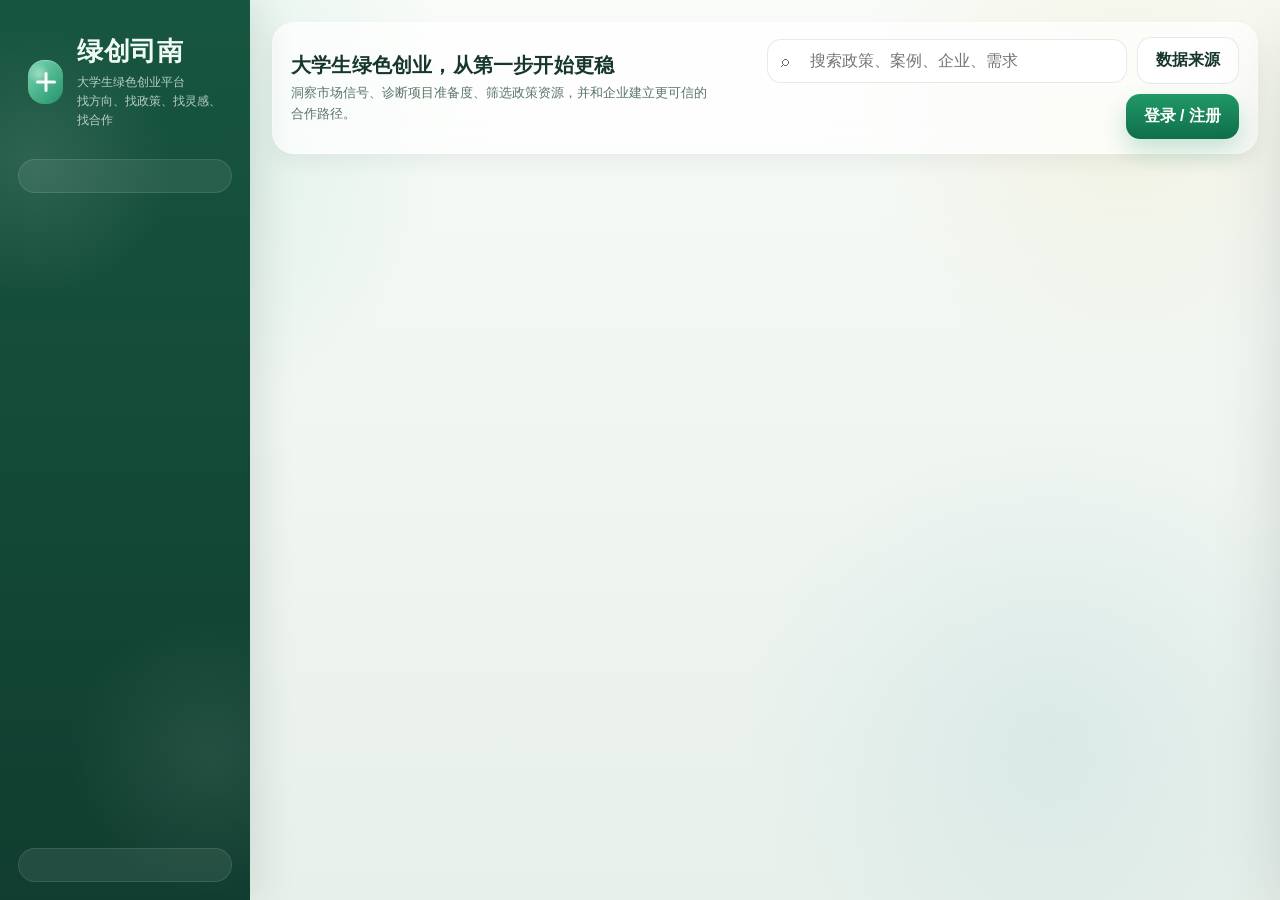
==== commit 1811e2bb: "index.html" ====
--- a/index.html
+++ b/index.html
@@ -3,33 +3,37 @@
 <head>
   <meta charset="UTF-8" />
   <meta name="viewport" content="width=device-width, initial-scale=1.0" />
-  <title>绿创司南 - 绿色创业环境评估与资源匹配系统</title>
+  <title>绿创司南｜大学生绿色创业平台</title>
   <style>
     :root {
-      --bg: #edf7f2;
-      --bg-strong: #f7fcfa;
-      --panel: rgba(255, 255, 255, 0.88);
-      --panel-strong: rgba(255, 255, 255, 0.96);
-      --panel-soft: rgba(244, 251, 247, 0.9);
-      --primary: #2f9173;
-      --primary-dark: #1f6f58;
-      --primary-deep: #144c3d;
-      --primary-soft: #dff1e9;
-      --accent: #e6b24f;
-      --accent-soft: #fff3d8;
-      --good: #3ba57b;
-      --warn: #d5953d;
-      --bad: #d56d6d;
-      --text: #1d4035;
-      --muted: #69887e;
-      --border: rgba(47, 145, 115, 0.14);
-      --shadow: 0 18px 40px rgba(26, 73, 57, 0.08);
-      --shadow-lg: 0 30px 70px rgba(29, 77, 61, 0.12);
+      --bg: #f3f7f4;
+      --bg-soft: #edf4ef;
+      --panel: rgba(255, 255, 255, 0.84);
+      --panel-strong: rgba(255, 255, 255, 0.95);
+      --panel-muted: rgba(243, 248, 244, 0.94);
+      --text: #17362e;
+      --text-soft: #5a746a;
+      --line: rgba(23, 54, 46, 0.1);
+      --line-strong: rgba(23, 54, 46, 0.18);
+      --primary: #188e61;
+      --primary-strong: #0f704b;
+      --primary-soft: rgba(24, 142, 97, 0.12);
+      --accent: #d8a545;
+      --accent-soft: rgba(216, 165, 69, 0.15);
+      --cyan: #1f8ca2;
+      --cyan-soft: rgba(31, 140, 162, 0.14);
+      --good: #1f9968;
+      --warn: #b98321;
+      --bad: #b65d5d;
+      --shadow-lg: 0 26px 64px rgba(16, 45, 37, 0.08);
+      --shadow-md: 0 16px 30px rgba(16, 45, 37, 0.06);
+      --shadow-sm: 0 10px 18px rgba(16, 45, 37, 0.05);
       --radius-xl: 28px;
       --radius-lg: 22px;
       --radius-md: 16px;
       --radius-sm: 12px;
-      --score: 82;
+      --sidebar-width: 250px;
+      --max-width: 1600px;
     }
     * {
       box-sizing: border-box;
@@ -38,42 +42,16 @@
     body {
       margin: 0;
       min-height: 100%;
+      font-family: "Noto Sans SC", "PingFang SC", "Microsoft YaHei", sans-serif;
       color: var(--text);
-      font-family: "Noto Sans SC", "PingFang SC", "Microsoft YaHei", sans-serif;
       background:
-        radial-gradient(circle at 10% 12%, rgba(182, 229, 212, 0.75), transparent 22%),
-        radial-gradient(circle at 88% 16%, rgba(212, 242, 231, 0.85), transparent 20%),
-        radial-gradient(circle at 18% 82%, rgba(166, 219, 198, 0.45), transparent 28%),
-        linear-gradient(180deg, #f8fcfb 0%, #eef8f4 46%, #e7f2ee 100%);
+        radial-gradient(circle at 12% 14%, rgba(92, 195, 148, 0.18), transparent 22%),
+        radial-gradient(circle at 88% 12%, rgba(221, 202, 115, 0.14), transparent 20%),
+        radial-gradient(circle at 82% 82%, rgba(67, 159, 177, 0.1), transparent 24%),
+        linear-gradient(180deg, #f8fbf8 0%, #eff5f1 52%, #e8f0eb 100%);
     }
     body {
-      position: relative;
       overflow-x: hidden;
-    }
-    body::before,
-    body::after {
-      content: "";
-      position: fixed;
-      inset: auto;
-      pointer-events: none;
-      z-index: 0;
-      border-radius: 50%;
-      filter: blur(20px);
-      opacity: 0.5;
-    }
-    body::before {
-      width: 460px;
-      height: 460px;
-      left: -140px;
-      bottom: -180px;
-      background: radial-gradient(circle, rgba(86, 182, 147, 0.26), transparent 68%);
-    }
-    body::after {
-      width: 380px;
-      height: 380px;
-      right: -120px;
-      top: 60px;
-      background: radial-gradient(circle, rgba(182, 225, 208, 0.42), transparent 70%);
     }
     button,
     input,
@@ -82,298 +60,384 @@
       font: inherit;
     }
     button {
-      outline: none;
+      border: 0;
+      cursor: pointer;
+    }
+    a {
+      color: inherit;
+      text-decoration: none;
+    }
+    strong {
+      font-weight: 800;
     }
     .app-shell {
+      max-width: var(--max-width);
+      margin: 0 auto;
+      display: grid;
+      grid-template-columns: var(--sidebar-width) minmax(0, 1fr);
+      min-height: 100vh;
       position: relative;
-      z-index: 1;
-      max-width: 1480px;
-      margin: 30px auto;
-      padding: 0 20px 28px;
-    }
-    .frame {
-      display: grid;
-      grid-template-columns: 248px minmax(0, 1fr);
-      min-height: 940px;
-      background: rgba(255, 255, 255, 0.38);
-      border: 1px solid rgba(255, 255, 255, 0.5);
-      border-radius: 34px;
-      overflow: hidden;
-      box-shadow: var(--shadow-lg);
-      backdrop-filter: blur(14px);
     }
     .sidebar {
-      position: relative;
-      padding: 28px 18px;
-      color: #fff;
+      position: sticky;
+      top: 0;
+      height: 100vh;
+      z-index: 20;
+      padding: 22px 18px 18px;
+      color: #f0faf4;
       background:
-        linear-gradient(180deg, rgba(44, 144, 112, 0.97), rgba(19, 92, 72, 0.98)),
-        radial-gradient(circle at 20% 84%, rgba(255, 255, 255, 0.08), transparent 40%);
-      overflow: hidden;
-    }
-    .sidebar::before,
-    .sidebar::after {
-      content: "";
-      position: absolute;
-      border-radius: 50%;
-      background: rgba(255, 255, 255, 0.08);
-      filter: blur(2px);
-    }
-    .sidebar::before {
-      width: 250px;
-      height: 250px;
-      left: -100px;
-      bottom: -100px;
-    }
-    .sidebar::after {
-      width: 180px;
-      height: 180px;
-      right: -40px;
-      top: 90px;
+        radial-gradient(circle at 14% 18%, rgba(255, 255, 255, 0.1), transparent 18%),
+        radial-gradient(circle at 84% 84%, rgba(255, 255, 255, 0.08), transparent 18%),
+        linear-gradient(180deg, #175640 0%, #103d2f 100%);
+      box-shadow: 10px 0 36px rgba(12, 37, 29, 0.1);
     }
     .brand {
-      position: relative;
-      z-index: 1;
       display: flex;
       align-items: center;
-      gap: 12px;
-      margin-bottom: 28px;
-      font-size: 24px;
-      font-weight: 800;
-      letter-spacing: 1px;
+      gap: 14px;
+      padding: 12px 10px 18px;
+      margin-bottom: 10px;
     }
     .brand-mark {
-      width: 36px;
-      height: 36px;
-      border-radius: 50%;
-      border: 2px solid rgba(255, 255, 255, 0.82);
-      display: inline-flex;
-      align-items: center;
-      justify-content: center;
+      width: 44px;
+      height: 44px;
+      border-radius: 16px;
       position: relative;
+      background:
+        radial-gradient(circle at 32% 32%, rgba(255, 255, 255, 0.42), transparent 28%),
+        linear-gradient(135deg, #7bd7b1, #22946b);
+      box-shadow: inset 0 1px 0 rgba(255, 255, 255, 0.28);
     }
     .brand-mark::before,
     .brand-mark::after {
       content: "";
       position: absolute;
-      background: rgba(255, 255, 255, 0.92);
+      background: rgba(255, 255, 255, 0.95);
       border-radius: 999px;
+      left: 50%;
+      top: 50%;
+      transform: translate(-50%, -50%);
     }
     .brand-mark::before {
-      width: 18px;
-      height: 2px;
+      width: 20px;
+      height: 3px;
     }
     .brand-mark::after {
-      width: 2px;
-      height: 18px;
+      width: 3px;
+      height: 20px;
+    }
+    .brand-copy strong {
+      display: block;
+      font-size: 26px;
+      letter-spacing: 0.02em;
+    }
+    .brand-copy span {
+      display: block;
+      margin-top: 4px;
+      font-size: 12px;
+      line-height: 1.6;
+      color: rgba(240, 250, 244, 0.74);
+    }
+    .profile-card {
+      padding: 16px;
+      border-radius: 20px;
+      background: rgba(255, 255, 255, 0.08);
+      border: 1px solid rgba(255, 255, 255, 0.1);
+      margin: 4px 0 14px;
+    }
+    .profile-card.empty {
+      background: rgba(255, 255, 255, 0.06);
+    }
+    .profile-card .role {
+      display: inline-flex;
+      align-items: center;
+      justify-content: center;
+      padding: 6px 10px;
+      border-radius: 999px;
+      background: rgba(255, 255, 255, 0.12);
+      color: rgba(240, 250, 244, 0.88);
+      font-size: 12px;
+      font-weight: 800;
+      margin-bottom: 10px;
+    }
+    .profile-card strong {
+      display: block;
+      font-size: 16px;
+      line-height: 1.4;
+    }
+    .profile-card p {
+      margin: 8px 0 0;
+      color: rgba(240, 250, 244, 0.74);
+      font-size: 12px;
+      line-height: 1.75;
+    }
+    .profile-card .actions {
+      display: flex;
+      gap: 8px;
+      flex-wrap: wrap;
+      margin-top: 12px;
     }
     .nav-list {
-      position: relative;
-      z-index: 1;
-      display: flex;
-      flex-direction: column;
-      gap: 10px;
+      display: grid;
+      gap: 8px;
+      margin-top: 12px;
     }
     .nav-btn {
-      width: 100%;
       display: flex;
       align-items: center;
       gap: 12px;
-      padding: 14px 16px;
-      border: 0;
-      border-radius: 14px;
-      color: rgba(255, 255, 255, 0.92);
+      width: 100%;
+      padding: 12px 14px;
+      border-radius: 16px;
       background: transparent;
-      cursor: pointer;
+      color: rgba(240, 250, 244, 0.88);
       text-align: left;
-      transition: background 0.2s ease, transform 0.2s ease;
-      font-size: 17px;
+      transition: transform 0.18s ease, background 0.18s ease;
     }
     .nav-btn:hover,
     .nav-btn.active {
       background: rgba(255, 255, 255, 0.12);
       transform: translateX(2px);
     }
-    .nav-ico {
+    .nav-btn .icon {
       width: 18px;
       text-align: center;
-      font-size: 16px;
+      opacity: 0.95;
+    }
+    .nav-btn b {
+      font-size: 15px;
+    }
+    .nav-btn small {
+      display: block;
+      margin-top: 2px;
+      font-size: 11px;
+      color: rgba(240, 250, 244, 0.62);
     }
     .sidebar-foot {
       position: absolute;
       left: 18px;
       right: 18px;
-      bottom: 20px;
-      z-index: 1;
+      bottom: 18px;
       padding: 16px;
-      border: 1px solid rgba(255, 255, 255, 0.14);
       border-radius: 18px;
       background: rgba(255, 255, 255, 0.08);
-      color: rgba(255, 255, 255, 0.88);
-      font-size: 13px;
-      line-height: 1.7;
+      border: 1px solid rgba(255, 255, 255, 0.1);
+      color: rgba(240, 250, 244, 0.76);
+      font-size: 12px;
+      line-height: 1.75;
     }
     .main {
-      position: relative;
-      background:
-        radial-gradient(circle at 86% 14%, rgba(183, 234, 215, 0.38), transparent 20%),
-        radial-gradient(circle at 18% 88%, rgba(170, 221, 204, 0.18), transparent 24%),
-        linear-gradient(180deg, rgba(248, 252, 250, 0.94), rgba(235, 247, 241, 0.96));
-      overflow: hidden;
-    }
-    .main::before {
-      content: "";
-      position: absolute;
-      inset: 72px 24px 24px 24px;
-      pointer-events: none;
-      border-radius: 30px;
-      background:
-        radial-gradient(circle at 22% 12%, rgba(202, 238, 224, 0.28), transparent 18%),
-        radial-gradient(circle at 74% 28%, rgba(218, 245, 235, 0.3), transparent 18%),
-        radial-gradient(circle at 18% 88%, rgba(202, 235, 223, 0.2), transparent 24%);
-      z-index: 0;
+      min-width: 0;
+      padding: 22px 22px 36px;
     }
     .topbar {
       position: sticky;
       top: 0;
-      z-index: 20;
+      z-index: 10;
       display: flex;
       align-items: center;
       justify-content: space-between;
-      gap: 18px;
-      padding: 18px 28px;
+      gap: 16px;
+      margin-bottom: 18px;
+      padding: 14px 18px;
+      border-radius: 22px;
       background: rgba(255, 255, 255, 0.72);
-      border-bottom: 1px solid rgba(47, 145, 115, 0.12);
-      backdrop-filter: blur(8px);
-    }
-    .topbar-left {
+      border: 1px solid rgba(255, 255, 255, 0.7);
+      box-shadow: var(--shadow-sm);
+      backdrop-filter: blur(14px);
+    }
+    .topbar-title strong {
+      display: block;
+      font-size: 20px;
+      letter-spacing: 0.01em;
+    }
+    .topbar-title span {
+      display: block;
+      margin-top: 4px;
+      color: var(--text-soft);
+      font-size: 13px;
+      line-height: 1.6;
+    }
+    .topbar-actions {
       display: flex;
       align-items: center;
-      gap: 28px;
-      min-width: 0;
-    }
-    .mobile-brand {
-      display: none;
-      font-size: 20px;
-      font-weight: 800;
-      color: var(--primary-dark);
-      white-space: nowrap;
-    }
-    .tabs {
-      display: flex;
-      align-items: center;
-      gap: 26px;
+      gap: 10px;
       flex-wrap: wrap;
-    }
-    .tab {
+      justify-content: flex-end;
+    }
+    .search-wrap {
       position: relative;
-      padding: 10px 2px;
-      border: 0;
-      background: transparent;
-      color: #3a5a50;
-      font-weight: 700;
+      min-width: min(360px, 48vw);
+    }
+    .search-input {
+      width: 100%;
+      padding: 12px 14px 12px 42px;
+      border-radius: 14px;
+      border: 1px solid var(--line);
+      background: rgba(255, 255, 255, 0.96);
+      color: var(--text);
+      outline: none;
+      box-shadow: inset 0 1px 0 rgba(255, 255, 255, 0.6);
+    }
+    .search-input:focus {
+      border-color: rgba(24, 142, 97, 0.34);
+      box-shadow: 0 0 0 4px rgba(24, 142, 97, 0.08);
+    }
+    .search-wrap::before {
+      content: "⌕";
+      position: absolute;
+      left: 14px;
+      top: 50%;
+      transform: translateY(-50%);
+      color: var(--text-soft);
       font-size: 16px;
-      cursor: pointer;
-      white-space: nowrap;
-    }
-    .tab.active::after {
-      content: "";
+    }
+    .search-dropdown {
       position: absolute;
       left: 0;
       right: 0;
-      bottom: -5px;
-      height: 3px;
-      border-radius: 999px;
+      top: calc(100% + 8px);
+      padding: 10px;
+      border-radius: 18px;
+      background: rgba(255, 255, 255, 0.98);
+      border: 1px solid rgba(255, 255, 255, 0.72);
+      box-shadow: var(--shadow-lg);
+      opacity: 0;
+      pointer-events: none;
+      transform: translateY(6px);
+      transition: opacity 0.16s ease, transform 0.16s ease;
+      max-height: 420px;
+      overflow: auto;
+      z-index: 12;
+    }
+    .search-dropdown.show {
+      opacity: 1;
+      pointer-events: auto;
+      transform: translateY(0);
+    }
+    .search-section {
+      padding: 8px;
+    }
+    .search-section + .search-section {
+      border-top: 1px solid rgba(23, 54, 46, 0.07);
+    }
+    .search-section h5 {
+      margin: 0 0 10px;
+      font-size: 12px;
+      color: var(--text-soft);
+      letter-spacing: 0.05em;
+      text-transform: uppercase;
+    }
+    .search-item {
+      display: flex;
+      gap: 12px;
+      padding: 12px;
+      border-radius: 14px;
+      transition: background 0.16s ease;
+    }
+    .search-item:hover {
+      background: rgba(24, 142, 97, 0.06);
+    }
+    .search-item .dot {
+      width: 10px;
+      height: 10px;
+      border-radius: 50%;
+      margin-top: 6px;
+      flex: 0 0 auto;
       background: var(--primary);
     }
-    .top-actions {
-      display: flex;
-      align-items: center;
-      gap: 12px;
-      flex-wrap: wrap;
-      justify-content: flex-end;
-    }
-    .user-chip {
-      display: flex;
-      align-items: center;
-      gap: 10px;
-      padding: 8px 10px 8px 14px;
-      border-radius: 999px;
-      background: rgba(255, 255, 255, 0.82);
-      border: 1px solid rgba(47, 145, 115, 0.1);
-      color: #385e53;
+    .search-item .title {
       font-size: 14px;
       font-weight: 700;
-    }
-    .avatar {
-      width: 34px;
-      height: 34px;
-      border-radius: 50%;
-      background: linear-gradient(180deg, #9be0c9, #4aa78a);
-      position: relative;
-      flex: 0 0 auto;
-    }
-    .avatar::before {
-      content: "";
-      position: absolute;
-      width: 12px;
-      height: 12px;
-      border-radius: 50%;
-      background: #fff;
-      left: 11px;
-      top: 7px;
-    }
-    .avatar::after {
-      content: "";
-      position: absolute;
-      width: 18px;
-      height: 10px;
-      border-radius: 12px 12px 8px 8px;
-      background: #fff;
-      left: 8px;
-      bottom: 6px;
+      line-height: 1.6;
+    }
+    .search-item .meta {
+      color: var(--text-soft);
+      font-size: 12px;
+      line-height: 1.7;
+      margin-top: 4px;
     }
     .btn {
       display: inline-flex;
       align-items: center;
       justify-content: center;
       gap: 8px;
-      padding: 12px 20px;
-      border-radius: 12px;
-      border: 0;
-      font-size: 15px;
+      padding: 12px 18px;
+      border-radius: 14px;
       font-weight: 700;
-      cursor: pointer;
-      transition: transform 0.2s ease, box-shadow 0.2s ease, background 0.2s ease;
+      transition: transform 0.18s ease, box-shadow 0.18s ease, background 0.18s ease;
     }
     .btn:hover {
       transform: translateY(-1px);
     }
     .btn.primary {
       color: #fff;
-      background: linear-gradient(180deg, var(--primary), var(--primary-dark));
-      box-shadow: 0 10px 22px rgba(47, 145, 115, 0.24);
+      background: linear-gradient(180deg, #219968, #0f6e49);
+      box-shadow: 0 12px 24px rgba(24, 142, 97, 0.24);
     }
     .btn.secondary {
+      color: var(--text);
       background: rgba(255, 255, 255, 0.95);
-      color: var(--text);
-      border: 1px solid rgba(47, 145, 115, 0.16);
-      box-shadow: 0 6px 18px rgba(40, 96, 77, 0.06);
+      border: 1px solid var(--line);
     }
     .btn.ghost {
-      background: rgba(47, 145, 115, 0.08);
-      color: var(--primary-dark);
-    }
-    .btn.small {
-      padding: 9px 14px;
-      font-size: 13px;
+      color: var(--primary-strong);
+      background: rgba(24, 142, 97, 0.08);
+    }
+    .btn.cyan {
+      color: var(--cyan);
+      background: rgba(31, 140, 162, 0.08);
+    }
+    .btn.tiny {
+      padding: 8px 12px;
+      font-size: 12px;
       border-radius: 10px;
+    }
+    .role-badge,
+    .tag,
+    .chip,
+    .mini-pill,
+    .badge {
+      display: inline-flex;
+      align-items: center;
+      justify-content: center;
+      padding: 7px 10px;
+      border-radius: 999px;
+      font-size: 12px;
+      font-weight: 800;
+      white-space: nowrap;
+    }
+    .role-badge,
+    .mini-pill,
+    .tag,
+    .chip {
+      color: #38554c;
+      background: rgba(255, 255, 255, 0.92);
+      border: 1px solid var(--line);
+    }
+    .chip {
+      cursor: pointer;
+      transition: background 0.16s ease, color 0.16s ease, border-color 0.16s ease;
+    }
+    .chip.active {
+      color: #fff;
+      background: var(--primary);
+      border-color: var(--primary);
+    }
+    .badge.good {
+      color: var(--good);
+      background: rgba(31, 153, 104, 0.14);
+    }
+    .badge.warn {
+      color: #8c6520;
+      background: rgba(216, 165, 69, 0.16);
+    }
+    .badge.soft {
+      color: #405f55;
+      background: rgba(23, 54, 46, 0.08);
     }
     .page {
       display: none;
-      position: relative;
-      z-index: 1;
-      padding: 28px;
       animation: fadeIn 0.28s ease;
     }
     .page.active {
@@ -389,626 +453,371 @@
         transform: translateY(0);
       }
     }
+    .hero,
+    .panel,
+    .card,
+    .metric-card,
+    .module-card,
+    .insight-card,
+    .detail-card,
+    .policy-card,
+    .case-card,
+    .company-card,
+    .demand-card,
+    .task-card,
+    .timeline-card,
+    .table-card,
+    .trust-card,
+    .workspace-card {
+      border-radius: var(--radius-lg);
+      background: var(--panel-strong);
+      border: 1px solid var(--line);
+      box-shadow: var(--shadow-md);
+    }
     .hero {
       position: relative;
+      overflow: hidden;
+      padding: 28px;
       display: grid;
-      grid-template-columns: minmax(0, 1.08fr) minmax(320px, 0.92fr);
-      gap: 24px;
+      gap: 20px;
+      grid-template-columns: minmax(0, 1.2fr) minmax(320px, 0.84fr);
+      background:
+        radial-gradient(circle at 88% 18%, rgba(24, 142, 97, 0.12), transparent 20%),
+        radial-gradient(circle at 10% 80%, rgba(216, 165, 69, 0.12), transparent 18%),
+        linear-gradient(135deg, rgba(255, 255, 255, 0.95), rgba(239, 247, 242, 0.92));
+    }
+    .hero .eyebrow {
+      display: inline-flex;
       align-items: center;
-      min-height: 430px;
-      padding: 38px;
-      border-radius: 28px;
-      border: 1px solid rgba(255, 255, 255, 0.7);
-      background:
-        linear-gradient(135deg, rgba(255, 255, 255, 0.78), rgba(230, 246, 239, 0.84)),
-        radial-gradient(circle at top right, rgba(123, 209, 181, 0.18), transparent 30%);
-      box-shadow: var(--shadow);
-      overflow: hidden;
-    }
-    .hero::before,
-    .hero::after {
-      content: "";
-      position: absolute;
-      border-radius: 50%;
-      pointer-events: none;
-    }
-    .hero::before {
-      width: 420px;
-      height: 420px;
-      right: -120px;
-      top: -120px;
-      background: radial-gradient(circle, rgba(131, 214, 186, 0.18), transparent 66%);
-    }
-    .hero::after {
-      width: 280px;
-      height: 280px;
-      left: -80px;
-      bottom: -110px;
-      background: radial-gradient(circle, rgba(176, 223, 205, 0.22), transparent 70%);
-    }
-    .eyebrow {
-      color: var(--primary);
-      font-size: 14px;
+      gap: 8px;
+      padding: 8px 12px;
+      border-radius: 999px;
+      background: rgba(24, 142, 97, 0.1);
+      color: var(--primary-strong);
+      font-size: 12px;
       font-weight: 800;
-      letter-spacing: 0.08em;
+      letter-spacing: 0.06em;
+      text-transform: uppercase;
     }
     .hero h1 {
-      margin: 14px 0 10px;
-      font-size: 72px;
-      line-height: 1.02;
-      color: #1c5f4b;
+      margin: 16px 0 10px;
+      font-size: 56px;
+      line-height: 1.04;
+      letter-spacing: -0.02em;
     }
     .hero h2 {
-      margin: 0 0 16px;
-      font-size: 28px;
+      margin: 0;
+      font-size: 23px;
+      line-height: 1.55;
+      color: #2e5147;
       font-weight: 700;
-      color: #284d42;
     }
     .hero p {
-      margin: 0;
+      margin: 16px 0 0;
+      color: var(--text-soft);
+      font-size: 15px;
+      line-height: 1.9;
       max-width: 760px;
-      color: var(--muted);
-      line-height: 1.9;
-      font-size: 16px;
     }
     .hero-actions {
-      display: flex;
-      flex-wrap: wrap;
-      gap: 14px;
-      margin-top: 28px;
-    }
-    .hero-stats {
       display: flex;
       flex-wrap: wrap;
       gap: 12px;
       margin-top: 24px;
     }
-    .hero-stat {
-      min-width: 150px;
-      padding: 14px 16px;
-      border-radius: 18px;
-      background: rgba(255, 255, 255, 0.72);
-      border: 1px solid rgba(47, 145, 115, 0.1);
-      box-shadow: 0 10px 20px rgba(36, 86, 68, 0.05);
-    }
-    .hero-stat strong {
-      display: block;
-      font-size: 28px;
-      color: var(--primary-dark);
-      margin-bottom: 4px;
-    }
-    .hero-stat span {
-      color: var(--muted);
+    .hero-side {
+      display: grid;
+      gap: 14px;
+      align-content: start;
+    }
+    .metric-card {
+      padding: 18px 20px;
+      background:
+        radial-gradient(circle at 86% 16%, rgba(31, 140, 162, 0.1), transparent 18%),
+        linear-gradient(180deg, rgba(255, 255, 255, 0.98), rgba(244, 248, 245, 0.96));
+    }
+    .metric-card .label {
+      color: var(--text-soft);
       font-size: 13px;
       font-weight: 700;
     }
-    .hero-visual,
-    .scene-panel {
-      position: relative;
-      min-height: 340px;
-    }
-    .floating-pill {
-      position: absolute;
-      z-index: 2;
-      display: inline-flex;
-      align-items: center;
-      gap: 8px;
-      padding: 10px 14px;
-      border-radius: 999px;
-      background: rgba(255, 255, 255, 0.88);
-      border: 1px solid rgba(47, 145, 115, 0.12);
-      box-shadow: 0 14px 32px rgba(26, 75, 57, 0.08);
-      color: #2d5b4d;
+    .metric-card strong {
+      display: block;
+      margin: 12px 0 8px;
+      font-size: 34px;
+      line-height: 1;
+      color: var(--primary-strong);
+    }
+    .metric-card p {
+      margin: 0;
+      color: var(--text-soft);
       font-size: 13px;
-      font-weight: 800;
-      white-space: nowrap;
-    }
-    .pill-one {
-      right: 250px;
-      top: 12px;
-    }
-    .pill-two {
-      right: 8px;
-      top: 72px;
-    }
-    .pill-three {
-      right: 98px;
-      bottom: 24px;
-    }
-    .device-stage {
-      position: absolute;
-      inset: 24px 0 0 30px;
-      border-radius: 30px;
-      background:
-        radial-gradient(circle at 18% 28%, rgba(255, 255, 255, 0.74), transparent 22%),
-        linear-gradient(180deg, rgba(228, 246, 238, 0.8), rgba(241, 250, 246, 0.65));
-      overflow: hidden;
-    }
-    .device-stage::before,
-    .device-stage::after {
-      content: "";
-      position: absolute;
-      border-radius: 50%;
-      background: rgba(135, 213, 186, 0.18);
-    }
-    .device-stage::before {
-      width: 200px;
-      height: 200px;
-      right: 24px;
-      top: 24px;
-    }
-    .device-stage::after {
-      width: 260px;
-      height: 260px;
-      left: -80px;
-      bottom: -100px;
-    }
-    .monitor {
-      position: absolute;
-      right: 24px;
-      bottom: 36px;
-      width: 380px;
-      height: 226px;
-      border-radius: 24px;
-      border: 10px solid rgba(255, 255, 255, 0.82);
-      background: linear-gradient(135deg, #57a88c, #2b7f68);
-      box-shadow: 0 20px 38px rgba(31, 88, 70, 0.18);
-      transform: perspective(1200px) rotateY(-17deg) rotateX(7deg);
-      overflow: hidden;
-    }
-    .monitor-screen {
-      position: absolute;
-      inset: 0;
-      padding: 16px;
-      background: linear-gradient(180deg, #eef9f4, #d8efe5);
-    }
-    .screen-top {
-      height: 24px;
-      border-radius: 10px;
-      background: rgba(47, 145, 115, 0.12);
-      margin-bottom: 12px;
-    }
-    .screen-grid {
-      display: grid;
-      grid-template-columns: 1.05fr 0.95fr;
-      gap: 12px;
-      height: calc(100% - 36px);
-    }
-    .screen-card {
-      padding: 12px;
-      border-radius: 16px;
-      background: rgba(255, 255, 255, 0.86);
-      border: 1px solid rgba(47, 145, 115, 0.12);
-    }
-    .screen-card.large {
-      grid-column: 1 / span 2;
-    }
-    .donut {
-      width: 88px;
-      height: 88px;
-      margin: 6px auto 10px;
-      border-radius: 50%;
-      background: conic-gradient(#4aa789 0 64%, #d2ece2 64% 100%);
-      position: relative;
-    }
-    .donut::after {
-      content: "";
-      position: absolute;
-      inset: 18px;
-      border-radius: 50%;
-      background: #fff;
-    }
-    .bars {
-      display: flex;
-      align-items: end;
-      gap: 8px;
-      height: 112px;
-    }
-    .bars span,
-    .dashboard-mini-chart span {
-      flex: 1;
-      border-radius: 10px 10px 0 0;
-      background: linear-gradient(180deg, #8bdcc4, #44a586);
-    }
-    .person {
-      position: absolute;
-      width: 22px;
-      border-radius: 12px 12px 8px 8px;
-      background: linear-gradient(180deg, #2d8f71, #185746);
-      transform-origin: bottom center;
-      box-shadow: 0 10px 18px rgba(28, 87, 69, 0.18);
-    }
-    .person::before {
-      content: "";
-      position: absolute;
-      width: 26px;
-      height: 26px;
-      left: -2px;
-      top: -22px;
-      border-radius: 50%;
-      background: #f7dcc8;
-      box-shadow: 0 2px 0 rgba(0, 0, 0, 0.02);
-    }
-    .person-left {
-      left: 74px;
-      bottom: 62px;
-      height: 72px;
-    }
-    .person-center {
-      left: 132px;
-      bottom: 54px;
-      height: 62px;
-    }
-    .person-right {
-      right: 48px;
-      bottom: 42px;
-      height: 78px;
-    }
-    .plant {
-      position: absolute;
-      right: 10px;
-      bottom: 18px;
-      width: 72px;
-      height: 112px;
-      border-radius: 28px 28px 18px 18px;
-      background: linear-gradient(180deg, rgba(123, 208, 181, 0.4), rgba(84, 165, 136, 0.06));
-    }
-    .plant::before,
-    .plant::after {
-      content: "";
-      position: absolute;
-      border-radius: 50% 50% 50% 10%;
-      background: linear-gradient(180deg, #8fdfc7, #4eaa8b);
-      transform-origin: bottom center;
-    }
-    .plant::before {
-      width: 24px;
-      height: 54px;
-      left: 18px;
-      top: 18px;
-      transform: rotate(-18deg);
-    }
-    .plant::after {
-      width: 20px;
-      height: 48px;
-      right: 16px;
-      top: 30px;
-      transform: rotate(20deg);
-    }
-    .coins {
-      position: absolute;
-      left: 34px;
-      bottom: 26px;
-      display: flex;
-      gap: 8px;
-    }
-    .coins span {
-      width: 18px;
-      height: 18px;
-      border-radius: 50%;
-      background: linear-gradient(180deg, #f0d27d, #d9a43f);
-      box-shadow: inset 0 2px 2px rgba(255, 255, 255, 0.5);
-    }
-    .cards3,
-    .cards4,
-    .policy-grid,
-    .resource-grid,
-    .dashboard-top,
-    .result-top,
-    .grid-2 {
+      line-height: 1.75;
+    }
+    .page-shell {
       display: grid;
       gap: 18px;
     }
-    .cards3 {
+    .section-head {
+      display: flex;
+      align-items: flex-end;
+      justify-content: space-between;
+      gap: 16px;
+      margin-top: 6px;
+    }
+    .section-head h3 {
+      margin: 0;
+      font-size: 28px;
+      line-height: 1.25;
+    }
+    .section-head p {
+      margin: 8px 0 0;
+      color: var(--text-soft);
+      line-height: 1.8;
+      max-width: 760px;
+    }
+    .grid-2,
+    .grid-3,
+    .grid-4,
+    .page-grid,
+    .chart-grid,
+    .cards-grid {
+      display: grid;
+      gap: 16px;
+    }
+    .grid-2,
+    .page-grid {
+      grid-template-columns: repeat(2, minmax(0, 1fr));
+    }
+    .grid-3 {
       grid-template-columns: repeat(3, minmax(0, 1fr));
-      margin-top: 22px;
-    }
-    .cards4 {
+    }
+    .grid-4,
+    .cards-grid {
       grid-template-columns: repeat(4, minmax(0, 1fr));
-      margin-top: 18px;
-    }
-    .feature-card,
-    .quick-card,
+    }
     .panel,
-    .stat-card,
-    .policy-card,
-    .resource-card,
-    .dashboard-card {
-      background: var(--panel-strong);
-      border: 1px solid var(--border);
-      border-radius: 22px;
-      box-shadow: var(--shadow);
-    }
-    .feature-card {
-      padding: 22px;
-    }
-    .feature-icon {
-      width: 50px;
-      height: 50px;
+    .table-card,
+    .workspace-card {
+      padding: 20px;
+    }
+    .module-card,
+    .detail-card,
+    .trust-card,
+    .task-card {
+      padding: 20px;
+    }
+    .module-card .icon,
+    .detail-card .icon,
+    .trust-card .icon,
+    .task-card .icon {
+      width: 42px;
+      height: 42px;
       display: inline-flex;
       align-items: center;
       justify-content: center;
       border-radius: 14px;
+      background: linear-gradient(135deg, #7fd9b5, #24936a);
+      color: #fff;
       margin-bottom: 14px;
-      color: #fff;
-      background: linear-gradient(135deg, #91dfc9, #49a386);
+      box-shadow: 0 12px 20px rgba(36, 147, 106, 0.2);
+    }
+    .module-card p,
+    .detail-card p,
+    .trust-card p,
+    .panel p,
+    .workspace-card p,
+    .table-card p {
+      color: var(--text-soft);
+      line-height: 1.8;
+      margin: 0;
+    }
+    .card-title {
+      margin: 0 0 10px;
       font-size: 22px;
-    }
-    .feature-card h3,
-    .panel h3,
-    .resource-card h4,
-    .policy-card h4 {
-      margin: 0 0 10px;
-    }
-    .feature-card h3 {
-      font-size: 26px;
-    }
-    .feature-card p,
-    .quick-card p,
-    .page-header p,
-    .panel p,
-    .resource-card p,
-    .policy-card p,
-    .kpi-note,
-    .muted {
-      color: var(--muted);
-      line-height: 1.85;
-    }
-    .quick-card {
-      padding: 20px;
-      background: linear-gradient(180deg, rgba(255, 255, 255, 0.96), rgba(242, 249, 245, 0.92));
-    }
-    .quick-card strong {
-      display: block;
-      margin-bottom: 6px;
-      font-size: 36px;
-      color: var(--primary-dark);
-    }
-    .quick-card span {
-      color: #54796c;
-      font-size: 14px;
-      font-weight: 700;
-    }
-    .flow-row {
+      line-height: 1.4;
+    }
+    .toolbar {
+      display: flex;
+      gap: 12px;
+      flex-wrap: wrap;
+      padding: 18px;
+      border-radius: 20px;
+      background: rgba(255, 255, 255, 0.9);
+      border: 1px solid var(--line);
+      box-shadow: var(--shadow-sm);
+    }
+    .field {
+      display: grid;
+      gap: 8px;
+      min-width: 180px;
+      flex: 1;
+    }
+    .field label {
+      font-size: 12px;
+      font-weight: 800;
+      color: #35554d;
+      text-transform: uppercase;
+      letter-spacing: 0.04em;
+    }
+    .input,
+    .select,
+    .textarea {
+      width: 100%;
+      padding: 13px 14px;
+      border-radius: 14px;
+      border: 1px solid rgba(23, 54, 46, 0.14);
+      background: rgba(255, 255, 255, 0.98);
+      color: var(--text);
+      outline: none;
+      transition: border-color 0.16s ease, box-shadow 0.16s ease;
+    }
+    .input:focus,
+    .select:focus,
+    .textarea:focus {
+      border-color: rgba(24, 142, 97, 0.34);
+      box-shadow: 0 0 0 4px rgba(24, 142, 97, 0.08);
+    }
+    .textarea {
+      min-height: 112px;
+      resize: vertical;
+    }
+    .chip-row,
+    .tag-row,
+    .meta-row,
+    .action-row,
+    .mini-grid {
+      display: flex;
+      flex-wrap: wrap;
+      gap: 8px;
+    }
+    .mini-grid {
+      gap: 12px;
+    }
+    .stat-strip {
       display: grid;
       grid-template-columns: repeat(4, minmax(0, 1fr));
+      gap: 12px;
+    }
+    .stat-pill {
+      padding: 14px 16px;
+      border-radius: 16px;
+      background: rgba(244, 249, 245, 0.95);
+      border: 1px solid rgba(23, 54, 46, 0.08);
+    }
+    .stat-pill span {
+      display: block;
+      font-size: 12px;
+      color: var(--text-soft);
+      font-weight: 700;
+    }
+    .stat-pill strong {
+      display: block;
+      margin-top: 6px;
+      font-size: 28px;
+      color: var(--primary-strong);
+      line-height: 1;
+    }
+    .chart-card,
+    .list-card {
+      padding: 20px;
+      border-radius: var(--radius-lg);
+      background: var(--panel-strong);
+      border: 1px solid var(--line);
+      box-shadow: var(--shadow-sm);
+    }
+    .chart-head {
+      display: flex;
+      align-items: flex-start;
+      justify-content: space-between;
+      gap: 16px;
+      margin-bottom: 16px;
+    }
+    .chart-head h4 {
+      margin: 0 0 6px;
+      font-size: 20px;
+    }
+    .chart-head p {
+      margin: 0;
+      color: var(--text-soft);
+      line-height: 1.8;
+      font-size: 13px;
+    }
+    .bar-list {
+      display: grid;
+      gap: 12px;
+    }
+    .bar-item {
+      display: grid;
+      grid-template-columns: 142px 1fr 58px;
+      gap: 12px;
+      align-items: center;
+      font-size: 13px;
+      color: #38574e;
+      font-weight: 700;
+    }
+    .bar-track {
+      position: relative;
+      height: 14px;
+      border-radius: 999px;
+      background: #ebf3ee;
+      overflow: hidden;
+    }
+    .bar-fill {
+      position: absolute;
+      inset: 0 auto 0 0;
+      border-radius: 999px;
+      background: linear-gradient(90deg, #74d4b0, #1d8d63);
+    }
+    .bar-fill.accent {
+      background: linear-gradient(90deg, #f2cc75, #d7a141);
+    }
+    .bar-fill.cyan {
+      background: linear-gradient(90deg, #7fc7d6, #238ca0);
+    }
+    .heat-grid {
+      display: grid;
+      grid-template-columns: repeat(3, minmax(0, 1fr));
       gap: 14px;
-      margin-top: 22px;
-      align-items: stretch;
-    }
-    .flow-step {
-      display: flex;
-      align-items: center;
-      justify-content: center;
-      gap: 10px;
-      padding: 18px 16px;
-      border-radius: 18px;
-      border: 1px solid rgba(47, 145, 115, 0.12);
-      background: rgba(255, 255, 255, 0.92);
-      box-shadow: var(--shadow);
-      color: #31574b;
-      font-weight: 800;
-      text-align: center;
-    }
-    .page-header {
-      margin-bottom: 18px;
-    }
-    .page-header h2 {
-      margin: 0 0 10px;
-      font-size: 56px;
-      color: #1b5d49;
-    }
-    .page-hero {
+    }
+    .heat-card {
+      padding: 18px;
+      border-radius: 20px;
+      border: 1px solid var(--line);
+      background:
+        radial-gradient(circle at 88% 18%, rgba(31, 140, 162, 0.12), transparent 18%),
+        linear-gradient(180deg, rgba(255, 255, 255, 0.98), rgba(244, 249, 246, 0.94));
+      box-shadow: var(--shadow-sm);
+    }
+    .heat-card h4 {
+      margin: 12px 0 4px;
+      font-size: 28px;
+      line-height: 1;
+    }
+    .heat-card p {
+      margin: 0;
+      color: var(--text-soft);
+      font-size: 13px;
+      line-height: 1.75;
+    }
+    .score-panel {
       display: grid;
-      grid-template-columns: minmax(0, 1fr) minmax(260px, 0.58fr);
+      grid-template-columns: 190px minmax(0, 1fr);
       gap: 18px;
-      align-items: stretch;
-      margin-bottom: 18px;
-    }
-    .page-hero .panel {
-      padding: 22px;
-    }
-    .scene-panel {
-      min-height: 250px;
-      border-radius: 24px;
-      border: 1px solid var(--border);
+      padding: 20px;
+      border-radius: 22px;
+      border: 1px solid var(--line);
       background:
-        linear-gradient(135deg, rgba(232, 246, 239, 0.92), rgba(249, 252, 250, 0.96)),
-        radial-gradient(circle at 70% 20%, rgba(147, 221, 195, 0.18), transparent 24%);
-      overflow: hidden;
-      box-shadow: var(--shadow);
-    }
-    .scene-panel .monitor {
-      width: 300px;
-      height: 180px;
-      right: 22px;
-      bottom: 24px;
-      border-width: 8px;
-    }
-    .scene-panel .person-left {
-      left: 42px;
-      bottom: 54px;
-      height: 66px;
-    }
-    .scene-panel .person-right {
-      right: 24px;
-      bottom: 34px;
-      height: 72px;
-    }
-    .scene-panel .person-center {
-      left: 104px;
-      bottom: 46px;
-      height: 60px;
-    }
-    .scene-panel .coins {
-      left: 20px;
-      bottom: 24px;
-    }
-    .scene-panel .device-stage {
-      inset: 0;
-    }
-    .grid-2 {
-      grid-template-columns: repeat(2, minmax(0, 1fr));
-    }
-    .panel {
-      padding: 22px;
-    }
-    .panel h3 {
-      display: flex;
-      align-items: center;
-      gap: 10px;
-      font-size: 28px;
-      color: #264f43;
-    }
-    .form-group {
-      margin-bottom: 14px;
-    }
-    .form-row {
-      display: grid;
-      grid-template-columns: repeat(2, minmax(0, 1fr));
-      gap: 14px;
-      margin-bottom: 14px;
-    }
-    label.small {
-      display: block;
-      margin-bottom: 10px;
-      font-size: 15px;
-      font-weight: 800;
-      color: #355f52;
-    }
-    input[type="text"],
-    select,
-    textarea {
-      width: 100%;
-      padding: 13px 14px;
-      border-radius: 12px;
-      border: 1px solid rgba(47, 145, 115, 0.15);
-      background: rgba(255, 255, 255, 0.96);
-      color: var(--text);
-      outline: none;
-      transition: border-color 0.2s ease, box-shadow 0.2s ease;
-    }
-    input[type="text"]:focus,
-    select:focus,
-    textarea:focus {
-      border-color: rgba(47, 145, 115, 0.32);
-      box-shadow: 0 0 0 4px rgba(47, 145, 115, 0.08);
-    }
-    textarea {
-      min-height: 110px;
-      resize: vertical;
-    }
-    .chips,
-    .tag-row,
-    .filter-row,
-    .action-row,
-    .meta,
-    .inline-tags {
-      display: flex;
-      flex-wrap: wrap;
-      gap: 10px;
-    }
-    .chip,
-    .tag {
-      padding: 10px 14px;
-      border-radius: 999px;
-      border: 1px solid rgba(47, 145, 115, 0.14);
-      background: rgba(255, 255, 255, 0.92);
-      color: #355b4e;
-      cursor: pointer;
-      font-size: 14px;
-      font-weight: 700;
-      transition: background 0.2s ease, color 0.2s ease, border-color 0.2s ease;
-    }
-    .chip.active,
-    .tag.active {
-      background: var(--primary);
-      border-color: var(--primary);
-      color: #fff;
-    }
-    .checkbox-grid {
-      display: grid;
-      grid-template-columns: repeat(2, minmax(0, 1fr));
-      gap: 12px;
-    }
-    .check {
-      display: flex;
-      align-items: center;
-      gap: 10px;
-      padding: 10px 12px;
-      border-radius: 14px;
-      background: rgba(255, 255, 255, 0.72);
-      border: 1px solid rgba(47, 145, 115, 0.08);
-      font-weight: 700;
-      color: #45685d;
-      font-size: 14px;
-    }
-    .check input {
-      width: 18px;
-      height: 18px;
-      accent-color: var(--primary);
-      flex: 0 0 auto;
-    }
-    .helper-row {
-      display: grid;
-      grid-template-columns: 1fr 1fr;
-      gap: 14px;
-      margin-top: 16px;
-    }
-    .helper-card {
-      padding: 16px;
-      border-radius: 18px;
-      background: linear-gradient(180deg, rgba(243, 250, 247, 0.94), rgba(255, 255, 255, 0.9));
-      border: 1px solid rgba(47, 145, 115, 0.12);
-    }
-    .helper-card strong {
-      display: block;
-      color: var(--primary-dark);
-      font-size: 24px;
-      margin: 6px 0 2px;
-    }
-    .helper-card small {
-      color: var(--muted);
-      font-weight: 700;
-    }
-    .panel-illustration {
+        radial-gradient(circle at 18% 20%, rgba(127, 217, 181, 0.16), transparent 28%),
+        linear-gradient(180deg, rgba(247, 251, 248, 0.98), rgba(255, 255, 255, 0.96));
+    }
+    .score-ring {
+      width: 160px;
+      height: 160px;
+      margin: 0 auto;
+      border-radius: 50%;
+      background: conic-gradient(var(--primary) 0 var(--angle), #dceddf var(--angle) 360deg);
       position: relative;
-      min-height: 280px;
-      margin-top: 18px;
-      border-radius: 22px;
-      overflow: hidden;
-      border: 1px solid var(--border);
-      background:
-        linear-gradient(135deg, rgba(220, 243, 234, 0.94), rgba(246, 251, 248, 0.96)),
-        radial-gradient(circle at 80% 20%, rgba(152, 225, 199, 0.2), transparent 24%);
-    }
-    .panel-illustration .device-stage {
-      inset: 0;
-    }
-    .result-top {
-      grid-template-columns: 1.05fr 0.86fr 0.95fr 1.14fr;
-    }
-    .stat-card {
-      padding: 20px;
-    }
-    .stat-card h4,
-    .dashboard-card h4 {
-      margin: 0 0 10px;
-      color: #3c6659;
-      font-size: 18px;
-    }
-    .score-wrap {
-      display: flex;
-      align-items: center;
-      gap: 18px;
-    }
-    .score-ring {
-      position: relative;
-      width: 124px;
-      height: 124px;
-      flex: 0 0 auto;
-      border-radius: 50%;
-      background: conic-gradient(#53b090 0 calc(var(--score) * 1%), #d8efe6 calc(var(--score) * 1%) 100%);
     }
     .score-ring::after {
       content: "";
@@ -1016,7 +825,7 @@
       inset: 16px;
       border-radius: 50%;
       background: #fff;
-      box-shadow: inset 0 0 0 1px rgba(47, 145, 115, 0.06);
+      box-shadow: inset 0 0 0 1px rgba(23, 54, 46, 0.06);
     }
     .score-core {
       position: absolute;
@@ -1026,1986 +835,3372 @@
       flex-direction: column;
       align-items: center;
       justify-content: center;
-      gap: 2px;
+      gap: 4px;
+    }
+    .score-core strong {
+      font-size: 46px;
+      line-height: 1;
+      color: var(--primary-strong);
+    }
+    .score-core span {
+      color: var(--text-soft);
+      font-size: 13px;
+      font-weight: 700;
+    }
+    .score-grid {
+      display: grid;
+      gap: 12px;
+    }
+    .score-kpi {
+      padding: 14px 16px;
+      border-radius: 16px;
+      background: rgba(245, 250, 247, 0.92);
+      border: 1px solid rgba(23, 54, 46, 0.08);
+    }
+    .score-kpi strong {
+      display: block;
+      font-size: 15px;
+      margin-bottom: 6px;
+    }
+    .score-kpi p {
+      margin: 0;
+      font-size: 13px;
+      line-height: 1.75;
+      color: var(--text-soft);
+    }
+    .explain-list,
+    .task-list,
+    .timeline {
+      display: grid;
+      gap: 12px;
+    }
+    .explain-item,
+    .task-item,
+    .timeline-item {
+      padding: 14px 16px;
+      border-radius: 16px;
+      background: rgba(246, 250, 247, 0.92);
+      border: 1px solid rgba(23, 54, 46, 0.08);
+    }
+    .explain-item strong,
+    .task-item strong,
+    .timeline-item strong {
+      display: block;
+      margin-bottom: 6px;
+      font-size: 15px;
+    }
+    .explain-item p,
+    .task-item p,
+    .timeline-item p {
+      margin: 0;
+      color: var(--text-soft);
+      font-size: 13px;
+      line-height: 1.8;
+    }
+    .policy-card,
+    .case-card,
+    .company-card,
+    .demand-card {
+      position: relative;
+      overflow: hidden;
+      padding: 18px;
+      border-radius: var(--radius-lg);
+      background: var(--panel-strong);
+      border: 1px solid var(--line);
+      box-shadow: var(--shadow-sm);
+      display: grid;
+      gap: 12px;
+    }
+    .policy-card::after,
+    .case-card::after,
+    .company-card::after,
+    .demand-card::after {
+      content: "";
+      position: absolute;
+      width: 160px;
+      height: 160px;
+      right: -44px;
+      bottom: -66px;
       border-radius: 50%;
-    }
-    .score-core strong {
-      font-size: 40px;
-      color: #245f4c;
+      background: rgba(24, 142, 97, 0.08);
+      pointer-events: none;
+    }
+    .card-top {
+      display: flex;
+      gap: 12px;
+      align-items: flex-start;
+      justify-content: space-between;
+    }
+    .card-top h4 {
+      margin: 0 0 8px;
+      font-size: 21px;
+      line-height: 1.45;
+      padding-right: 14px;
+    }
+    .card-top .sub {
+      color: var(--text-soft);
+      font-size: 13px;
+      line-height: 1.7;
+    }
+    .card-note {
+      padding: 12px 14px;
+      border-radius: 14px;
+      background: rgba(250, 246, 232, 0.95);
+      border: 1px solid rgba(216, 165, 69, 0.18);
+      color: #6e5924;
+      font-size: 13px;
+      line-height: 1.75;
+      font-weight: 700;
+    }
+    .card-desc {
+      color: var(--text-soft);
+      font-size: 13px;
+      line-height: 1.82;
+      min-height: 66px;
+    }
+    .card-foot {
+      display: flex;
+      flex-wrap: wrap;
+      gap: 10px;
+      align-items: center;
+      justify-content: space-between;
+    }
+    .score-line {
+      color: #345f51;
+      font-size: 13px;
+      font-weight: 800;
+      display: inline-flex;
+      align-items: center;
+      gap: 8px;
+    }
+    .score-line::before {
+      content: "";
+      width: 8px;
+      height: 8px;
+      border-radius: 50%;
+      background: var(--good);
+    }
+    .list-grid {
+      display: grid;
+      gap: 16px;
+      grid-template-columns: repeat(2, minmax(0, 1fr));
+    }
+    .empty {
+      padding: 32px 22px;
+      text-align: center;
+      color: var(--text-soft);
+      border-radius: 20px;
+      border: 1px dashed rgba(23, 54, 46, 0.18);
+      background: rgba(255, 255, 255, 0.76);
+    }
+    .table {
+      width: 100%;
+      border-collapse: collapse;
+      border-radius: 18px;
+      overflow: hidden;
+    }
+    .table th,
+    .table td {
+      padding: 14px 12px;
+      border-bottom: 1px solid rgba(23, 54, 46, 0.08);
+      text-align: left;
+      vertical-align: top;
+      font-size: 13px;
+      line-height: 1.7;
+    }
+    .table th {
+      background: rgba(244, 249, 246, 0.95);
+      color: #38584f;
+      font-size: 12px;
+      text-transform: uppercase;
+      letter-spacing: 0.05em;
+    }
+    .table tr:last-child td {
+      border-bottom: 0;
+    }
+    .workspace-stats {
+      display: grid;
+      grid-template-columns: repeat(4, minmax(0, 1fr));
+      gap: 12px;
+    }
+    .workspace-stat {
+      padding: 16px;
+      border-radius: 18px;
+      background: rgba(245, 250, 247, 0.94);
+      border: 1px solid rgba(23, 54, 46, 0.08);
+    }
+    .workspace-stat span {
+      display: block;
+      color: var(--text-soft);
+      font-size: 12px;
+      font-weight: 700;
+    }
+    .workspace-stat strong {
+      display: block;
+      margin-top: 6px;
+      font-size: 30px;
       line-height: 1;
-    }
-    .score-core span {
-      font-size: 13px;
-      color: var(--muted);
-      font-weight: 700;
-    }
-    .badge {
+      color: var(--primary-strong);
+    }
+    .tab-row {
+      display: flex;
+      gap: 10px;
+      flex-wrap: wrap;
+      margin-bottom: 14px;
+    }
+    .tab {
       display: inline-flex;
       align-items: center;
       justify-content: center;
-      padding: 10px 18px;
+      padding: 10px 14px;
       border-radius: 999px;
-      font-size: 16px;
+      background: rgba(255, 255, 255, 0.95);
+      border: 1px solid var(--line);
+      color: #395a50;
+      font-size: 13px;
       font-weight: 800;
-      background: rgba(63, 164, 122, 0.12);
-      color: var(--good);
-    }
-    .badge.mid {
-      background: rgba(214, 154, 48, 0.14);
-      color: var(--warn);
-    }
-    .badge.low {
-      background: rgba(213, 109, 109, 0.14);
-      color: var(--bad);
-    }
-    .list-dots {
-      margin: 10px 0 0;
-      padding-left: 18px;
-      color: #446b5f;
-      line-height: 1.9;
-    }
-    .result-lower {
-      display: grid;
-      grid-template-columns: minmax(0, 1.28fr) minmax(0, 0.94fr);
-      gap: 18px;
-      margin-top: 18px;
-    }
-    .split-card {
-      display: grid;
-      grid-template-columns: repeat(2, minmax(0, 1fr));
-      overflow: hidden;
-      padding: 0;
-    }
-    .half {
-      padding: 22px;
-    }
-    .half + .half {
-      border-left: 1px solid rgba(47, 145, 115, 0.12);
-    }
-    .result-summary {
-      margin-top: 18px;
-      display: grid;
-      grid-template-columns: minmax(0, 1.08fr) minmax(260px, 0.92fr);
-      gap: 18px;
-    }
-    .summary-note {
-      padding: 16px 18px;
-      border-radius: 16px;
-      border: 1px solid rgba(214, 154, 48, 0.18);
-      background: linear-gradient(90deg, rgba(255, 246, 225, 0.94), rgba(255, 255, 255, 0.95));
-      color: #6e582b;
-      font-weight: 700;
-    }
-    .policy-hero {
-      display: grid;
-      grid-template-columns: minmax(0, 1.16fr) minmax(280px, 0.84fr);
-      gap: 18px;
-      align-items: stretch;
-      margin-bottom: 18px;
-    }
-    .policy-top {
-      display: grid;
-      grid-template-columns: repeat(3, minmax(0, 1fr));
-      gap: 16px;
-    }
-    .metric {
-      min-height: 138px;
+      transition: background 0.16s ease, color 0.16s ease, border-color 0.16s ease;
+    }
+    .tab.active {
+      color: #fff;
+      background: var(--primary);
+      border-color: var(--primary);
+    }
+    .modal-backdrop,
+    .drawer-backdrop {
+      position: fixed;
+      inset: 0;
+      background: rgba(8, 25, 20, 0.4);
+      opacity: 0;
+      pointer-events: none;
+      transition: opacity 0.18s ease;
+      z-index: 40;
+    }
+    .modal-backdrop.show,
+    .drawer-backdrop.show {
+      opacity: 1;
+      pointer-events: auto;
+    }
+    .modal {
+      position: fixed;
+      left: 50%;
+      top: 50%;
+      transform: translate(-50%, -50%) scale(0.96);
+      width: min(720px, calc(100vw - 28px));
+      max-height: calc(100vh - 32px);
+      overflow: auto;
+      padding: 20px;
+      border-radius: 26px;
+      background: rgba(255, 255, 255, 0.98);
+      border: 1px solid rgba(255, 255, 255, 0.72);
+      box-shadow: 0 30px 86px rgba(8, 25, 20, 0.24);
+      opacity: 0;
+      pointer-events: none;
+      transition: opacity 0.18s ease, transform 0.18s ease;
+      z-index: 41;
+      backdrop-filter: blur(14px);
+    }
+    .modal.show {
+      opacity: 1;
+      pointer-events: auto;
+      transform: translate(-50%, -50%) scale(1);
+    }
+    .modal-head,
+    .drawer-head {
       display: flex;
-      flex-direction: column;
-      justify-content: center;
-      padding: 22px;
-    }
-    .metric .num,
-    .dashboard-metric strong,
-    .dashboard-card .big {
-      font-size: 44px;
-      font-weight: 800;
-      color: var(--primary-dark);
-      line-height: 1.05;
-    }
-    .tip-box {
-      padding: 16px 18px;
-      border-radius: 16px;
-      border: 1px solid rgba(214, 154, 48, 0.18);
-      background: linear-gradient(90deg, rgba(255, 245, 220, 0.92), rgba(255, 255, 255, 0.96));
-      color: #6b5730;
-      font-weight: 700;
-      margin: 0 0 18px;
-    }
-    .panel-head {
-      display: flex;
-      align-items: center;
+      align-items: flex-start;
       justify-content: space-between;
       gap: 12px;
-      margin-bottom: 16px;
-    }
-    .panel-head h3 {
+      margin-bottom: 14px;
+    }
+    .modal-head h3,
+    .drawer-head h3 {
+      margin: 0 0 6px;
+    }
+    .modal-head p,
+    .drawer-head p {
       margin: 0;
-    }
-    .pager {
-      display: flex;
-      align-items: center;
-      gap: 8px;
-      color: var(--muted);
-      font-weight: 700;
-    }
-    .pager button {
-      width: 32px;
-      height: 32px;
-      border-radius: 10px;
-      border: 1px solid rgba(47, 145, 115, 0.14);
-      background: rgba(255, 255, 255, 0.94);
-      color: var(--primary-dark);
+      color: var(--text-soft);
+      line-height: 1.7;
+      font-size: 13px;
+    }
+    .auth-grid {
+      display: grid;
+      grid-template-columns: minmax(0, 0.88fr) minmax(0, 1.12fr);
+      gap: 16px;
+    }
+    .auth-side,
+    .auth-main {
+      padding: 18px;
+      border-radius: 20px;
+      background: rgba(245, 250, 247, 0.92);
+      border: 1px solid rgba(23, 54, 46, 0.08);
+    }
+    .auth-side {
+      background:
+        radial-gradient(circle at 84% 18%, rgba(24, 142, 97, 0.12), transparent 24%),
+        linear-gradient(180deg, rgba(245, 250, 247, 0.96), rgba(255, 255, 255, 0.92));
+    }
+    .demo-login-list {
+      display: grid;
+      gap: 10px;
+      margin-top: 14px;
+    }
+    .demo-card {
+      padding: 14px;
+      border-radius: 16px;
+      background: rgba(255, 255, 255, 0.96);
+      border: 1px solid rgba(23, 54, 46, 0.08);
       cursor: pointer;
-      font-weight: 800;
-    }
-    .pager button:disabled {
-      opacity: 0.45;
-      cursor: not-allowed;
-    }
-    .policy-grid {
-      grid-template-columns: repeat(2, minmax(0, 1fr));
-    }
-    .policy-card,
-    .resource-card,
-    .dashboard-card {
-      position: relative;
-      overflow: hidden;
-      padding: 20px;
-    }
-    .policy-card::after,
-    .resource-card::after,
-    .dashboard-card::after {
-      content: "";
-      position: absolute;
-      right: -46px;
-      bottom: -52px;
-      width: 180px;
-      height: 180px;
-      border-radius: 50%;
-      background: rgba(94, 181, 153, 0.08);
-      pointer-events: none;
-    }
-    .card-head {
-      display: flex;
+      transition: transform 0.16s ease, box-shadow 0.16s ease;
+    }
+    .demo-card:hover {
+      transform: translateY(-1px);
+      box-shadow: var(--shadow-sm);
+    }
+    .demo-card strong {
+      display: block;
+      font-size: 15px;
+      margin-bottom: 6px;
+    }
+    .demo-card span {
+      display: block;
+      color: var(--text-soft);
+      font-size: 12px;
+      line-height: 1.75;
+    }
+    .drawer {
+      position: fixed;
+      top: 16px;
+      right: 16px;
+      bottom: 16px;
+      width: min(480px, calc(100vw - 32px));
+      padding: 18px;
+      border-radius: 26px;
+      background: rgba(255, 255, 255, 0.98);
+      border: 1px solid rgba(255, 255, 255, 0.72);
+      box-shadow: 0 30px 86px rgba(8, 25, 20, 0.24);
+      backdrop-filter: blur(14px);
+      transform: translateX(108%);
+      transition: transform 0.2s ease;
+      z-index: 41;
+      display: grid;
+      grid-template-rows: auto auto 1fr auto;
       gap: 14px;
-      align-items: flex-start;
-      justify-content: space-between;
-      margin-bottom: 12px;
-    }
-    .card-head-left {
-      display: flex;
-      gap: 12px;
-      min-width: 0;
-    }
-    .card-icon {
-      width: 46px;
-      height: 46px;
-      display: inline-flex;
-      align-items: center;
-      justify-content: center;
-      border-radius: 14px;
-      background: linear-gradient(135deg, #94dfca, #51ab8c);
-      color: #fff;
-      font-size: 20px;
-      flex: 0 0 auto;
-    }
-    .status-badge {
-      display: inline-flex;
-      align-items: center;
-      justify-content: center;
-      padding: 7px 10px;
-      border-radius: 999px;
-      background: rgba(47, 145, 115, 0.1);
-      color: var(--primary-dark);
-      font-size: 12px;
-      font-weight: 800;
-      white-space: nowrap;
-    }
-    .meta span,
-    .inline-tags span {
-      padding: 7px 10px;
-      border-radius: 999px;
-      background: rgba(47, 145, 115, 0.08);
-      color: #376657;
-      font-size: 12px;
-      font-weight: 700;
-    }
-    .card-foot {
-      margin-top: 16px;
-      display: flex;
-      align-items: center;
-      justify-content: space-between;
-      gap: 12px;
-    }
-    .match-line {
-      display: inline-flex;
-      align-items: center;
-      gap: 8px;
+    }
+    .drawer.show {
+      transform: translateX(0);
+    }
+    .drawer-body {
+      overflow: auto;
+      padding-right: 2px;
+    }
+    .message-box {
+      padding: 14px;
+      border-radius: 16px;
+      background: rgba(245, 249, 246, 0.95);
+      border: 1px solid rgba(23, 54, 46, 0.08);
+      color: var(--text-soft);
       font-size: 13px;
-      color: #3d6558;
-      font-weight: 800;
-    }
-    .match-dot {
-      width: 9px;
-      height: 9px;
-      border-radius: 50%;
-      background: var(--good);
-    }
-    .tab-switch {
-      display: flex;
-      gap: 24px;
-      margin: 12px 0 18px;
-      padding-bottom: 2px;
-      border-bottom: 1px solid rgba(47, 145, 115, 0.12);
-      overflow-x: auto;
-    }
-    .subtab {
-      position: relative;
-      padding: 14px 4px;
-      border: 0;
-      background: transparent;
-      cursor: pointer;
-      font-size: 17px;
-      font-weight: 800;
-      color: #55796d;
-      white-space: nowrap;
-    }
-    .subtab.active {
-      color: #1f5f4b;
-    }
-    .subtab.active::after {
-      content: "";
-      position: absolute;
-      left: 0;
-      right: 0;
-      bottom: -1px;
-      height: 3px;
-      border-radius: 999px;
-      background: var(--primary);
-    }
-    .subpanel {
-      display: none;
-    }
-    .subpanel.active {
-      display: block;
-    }
-    .resource-grid {
-      grid-template-columns: repeat(3, minmax(0, 1fr));
-    }
-    .resource-highlight {
-      display: inline-flex;
-      align-items: center;
-      gap: 8px;
-      margin-bottom: 10px;
-      padding: 8px 12px;
-      border-radius: 999px;
-      background: rgba(255, 245, 220, 0.88);
-      color: #8b6a25;
-      font-size: 13px;
-      font-weight: 800;
-    }
-    .dashboard-top {
-      grid-template-columns: repeat(4, minmax(0, 1fr));
-      margin-bottom: 18px;
-    }
-    .dashboard-metric {
-      padding: 20px;
-      min-height: 148px;
-    }
-    .dashboard-main {
-      display: grid;
-      grid-template-columns: minmax(0, 1.16fr) minmax(0, 1.08fr) minmax(260px, 0.88fr);
-      gap: 18px;
-    }
-    .dashboard-mini-chart {
-      height: 220px;
-      margin-top: 14px;
-      padding: 24px 18px 20px;
-      display: flex;
-      align-items: end;
-      justify-content: space-evenly;
-      gap: 10px;
-      border-radius: 18px;
-      border: 1px solid rgba(47, 145, 115, 0.12);
-      background: linear-gradient(180deg, rgba(236, 248, 243, 0.96), rgba(249, 253, 251, 0.96));
-    }
-    .bar-list {
-      margin-top: 12px;
-      display: grid;
-      gap: 12px;
-    }
-    .bar-item {
-      display: grid;
-      grid-template-columns: 96px 1fr 54px;
-      gap: 12px;
-      align-items: center;
-      font-size: 14px;
-      color: #3d6559;
-      font-weight: 700;
-    }
-    .bar-track {
-      height: 14px;
-      border-radius: 999px;
-      background: #edf7f2;
-      overflow: hidden;
-    }
-    .bar-fill {
-      height: 100%;
-      border-radius: 999px;
-      background: linear-gradient(90deg, #7bd4b7, #42a587);
-    }
-    .info-list {
-      display: grid;
-      gap: 12px;
-      margin-top: 12px;
-    }
-    .info-row {
-      display: flex;
-      gap: 10px;
-      align-items: flex-start;
-      padding: 12px 14px;
-      border-radius: 16px;
-      background: rgba(245, 250, 247, 0.86);
-      border: 1px solid rgba(47, 145, 115, 0.08);
-      color: #45685c;
-      line-height: 1.7;
-    }
-    .info-row strong {
-      color: #234f42;
-    }
-    .empty-state {
-      padding: 28px;
-      text-align: center;
-      color: var(--muted);
-      border-radius: 18px;
-      border: 1px dashed rgba(47, 145, 115, 0.2);
-      background: rgba(255, 255, 255, 0.7);
+      line-height: 1.82;
+      white-space: pre-wrap;
     }
     .toast {
       position: fixed;
-      right: 24px;
-      bottom: 24px;
-      z-index: 50;
+      right: 22px;
+      bottom: 22px;
+      z-index: 45;
       padding: 12px 16px;
       border-radius: 14px;
-      background: rgba(24, 86, 68, 0.94);
       color: #fff;
-      box-shadow: 0 16px 34px rgba(19, 77, 61, 0.2);
+      background: rgba(12, 70, 51, 0.96);
+      box-shadow: 0 20px 36px rgba(8, 25, 20, 0.24);
+      font-size: 13px;
+      font-weight: 700;
       opacity: 0;
-      transform: translateY(12px);
+      transform: translateY(10px);
       pointer-events: none;
-      transition: opacity 0.2s ease, transform 0.2s ease;
-      font-size: 14px;
-      font-weight: 700;
+      transition: opacity 0.18s ease, transform 0.18s ease;
     }
     .toast.show {
       opacity: 1;
       transform: translateY(0);
     }
-    @media (max-width: 1260px) {
-      .frame {
-        grid-template-columns: 92px minmax(0, 1fr);
-      }
-      .brand span,
-      .nav-btn span:last-child,
-      .sidebar-foot {
-        display: none;
-      }
-      .nav-btn {
-        justify-content: center;
-      }
+    .mobile-nav {
+      display: none;
+      gap: 10px;
+      overflow: auto;
+      margin-bottom: 12px;
+    }
+    .auth-required {
+      padding: 26px 20px;
+      border-radius: 20px;
+      background: rgba(255, 255, 255, 0.88);
+      border: 1px dashed rgba(23, 54, 46, 0.18);
+      text-align: center;
+    }
+    .auth-required h4 {
+      margin: 0 0 8px;
+      font-size: 22px;
+    }
+    .auth-required p {
+      margin: 0;
+      color: var(--text-soft);
+      line-height: 1.8;
+    }
+    @media (max-width: 1360px) {
       .hero,
-      .page-hero,
-      .policy-hero,
-      .result-summary,
-      .dashboard-main,
-      .grid-2,
-      .result-top,
-      .result-lower,
-      .cards3,
-      .cards4,
-      .policy-top,
-      .policy-grid,
-      .resource-grid,
-      .dashboard-top {
+      .grid-4,
+      .cards-grid,
+      .heat-grid,
+      .workspace-stats,
+      .stat-strip,
+      .list-grid,
+      .grid-3,
+      .page-grid {
         grid-template-columns: 1fr;
       }
-      .flow-row {
-        grid-template-columns: repeat(2, minmax(0, 1fr));
-      }
-      .monitor {
-        width: 330px;
-        height: 204px;
-      }
-    }
-    @media (max-width: 860px) {
+      .auth-grid {
+        grid-template-columns: 1fr;
+      }
+    }
+    @media (max-width: 1100px) {
       .app-shell {
-        margin: 0;
-        padding: 0;
-      }
-      .frame {
-        min-height: 100vh;
-        border-radius: 0;
         grid-template-columns: 1fr;
       }
       .sidebar {
         display: none;
       }
+      .mobile-nav {
+        display: flex;
+      }
+    }
+    @media (max-width: 820px) {
+      .main {
+        padding: 14px 14px 24px;
+      }
       .topbar {
-        padding: 14px 16px;
+        padding: 12px 14px;
         flex-direction: column;
         align-items: stretch;
       }
-      .topbar-left {
-        gap: 14px;
-        flex-direction: column;
-        align-items: flex-start;
-      }
-      .mobile-brand {
-        display: block;
-      }
-      .tabs {
-        gap: 16px;
-        overflow-x: auto;
-        width: 100%;
-        flex-wrap: nowrap;
-      }
-      .top-actions {
+      .topbar-actions {
         width: 100%;
         justify-content: flex-start;
       }
-      .page {
+      .search-wrap {
+        min-width: 0;
+        width: 100%;
+      }
+      .hero,
+      .chart-card,
+      .list-card,
+      .panel,
+      .module-card,
+      .detail-card,
+      .trust-card,
+      .workspace-card,
+      .task-card {
         padding: 16px;
       }
-      .hero {
-        padding: 22px;
-        min-height: auto;
-      }
       .hero h1 {
-        font-size: 48px;
-      }
-      .hero h2 {
-        font-size: 24px;
-      }
-      .form-row,
-      .checkbox-grid,
-      .helper-row,
-      .flow-row {
+        font-size: 42px;
+      }
+      .score-panel {
         grid-template-columns: 1fr;
       }
-      .monitor,
-      .scene-panel .monitor {
-        width: 250px;
-        height: 160px;
-        right: 14px;
-      }
-      .pill-one,
-      .pill-two,
-      .pill-three {
-        display: none;
+      .bar-item {
+        grid-template-columns: 104px 1fr 50px;
+      }
+      .grid-2,
+      .page-grid {
+        grid-template-columns: 1fr;
       }
     }
   </style>
 </head>
 <body>
   <div class="app-shell">
-    <div class="frame">
-      <aside class="sidebar">
-        <div class="brand">
-          <div class="brand-mark"></div>
-          <span>绿创司南</span>
+    <aside class="sidebar">
+      <div class="brand">
+        <div class="brand-mark"></div>
+        <div class="brand-copy">
+          <strong>绿创司南</strong>
+          <span>大学生绿色创业平台<br />找方向、找政策、找灵感、找合作</span>
         </div>
-        <nav class="nav-list" id="sideNav">
-          <button class="nav-btn active" data-page="home"><span class="nav-ico">⌂</span><span>首页</span></button>
-          <button class="nav-btn" data-page="evaluate"><span class="nav-ico">📝</span><span>项目评估</span></button>
-          <button class="nav-btn" data-page="result"><span class="nav-ico">📋</span><span>评估结果</span></button>
-          <button class="nav-btn" data-page="policy"><span class="nav-ico">🧭</span><span>政策匹配</span></button>
-          <button class="nav-btn" data-page="resource"><span class="nav-ico">🗂</span><span>资源推荐</span></button>
-          <button class="nav-btn" data-page="dashboard"><span class="nav-ico">▦</span><span>后台总览</span></button>
-        </nav>
-        <div class="sidebar-foot">
-          绿色创业环境洞察、项目适配评估、政策匹配与资源推荐一体化原型。
+      </div>
+      <div class="profile-card" id="sidebarProfileCard"></div>
+      <div class="nav-list" id="sideNav"></div>
+      <div class="sidebar-foot" id="sidebarFoot"></div>
+    </aside>
+    <main class="main">
+      <header class="topbar">
+        <div class="topbar-title">
+          <strong id="topbarTitle">大学生绿色创业，从第一步开始更稳</strong>
+          <span id="topbarSubtitle">洞察市场信号、诊断项目准备度、筛选政策资源，并和企业建立更可信的合作路径。</span>
         </div>
-      </aside>
-      <main class="main">
-        <div class="topbar">
-          <div class="topbar-left">
-            <div class="mobile-brand">绿创司南</div>
-            <div class="tabs" id="topTabs">
-              <button class="tab active" data-page="home">首页</button>
-              <button class="tab" data-page="evaluate">项目评估</button>
-              <button class="tab" data-page="result">评估结果</button>
-              <button class="tab" data-page="policy">政策匹配</button>
-              <button class="tab" data-page="resource">资源推荐</button>
-              <button class="tab" data-page="dashboard">后台总览</button>
-            </div>
+        <div class="topbar-actions">
+          <div class="search-wrap">
+            <input class="search-input" id="globalSearch" type="text" placeholder="搜索政策、案例、企业、需求" />
+            <div class="search-dropdown" id="searchDropdown"></div>
           </div>
-          <div class="top-actions">
-            <button class="btn primary" data-page-jump="evaluate">立即评估</button>
-            <button class="btn secondary" data-page-jump="dashboard">查看总览</button>
-            <div class="user-chip">
-              <span>您好，商创团队</span>
-              <div class="avatar" aria-hidden="true"></div>
+          <button class="btn secondary" id="sourceButton">数据来源</button>
+          <button class="btn primary" id="authButton">登录 / 注册</button>
+        </div>
+      </header>
+      <div class="mobile-nav" id="mobileNav"></div>
+      <section class="page active" id="page-home"></section>
+      <section class="page" id="page-insight"></section>
+      <section class="page" id="page-diagnosis"></section>
+      <section class="page" id="page-policy"></section>
+      <section class="page" id="page-inspiration"></section>
+      <section class="page" id="page-collaboration"></section>
+      <section class="page" id="page-workspace"></section>
+    </main>
+  </div>
+  <div class="modal-backdrop" id="authBackdrop"></div>
+  <div class="modal" id="authModal">
+    <div class="modal-head">
+      <div>
+        <h3 id="authTitle">登录绿创司南</h3>
+        <p>登录后可保存项目画像、收藏政策与案例、申请企业需求并持续管理合作进度。</p>
+      </div>
+      <button class="btn secondary tiny" id="authCloseButton">关闭</button>
+    </div>
+    <div class="tab-row">
+      <button class="tab active" data-auth-mode="login">登录</button>
+      <button class="tab" data-auth-mode="register">注册</button>
+    </div>
+    <div class="auth-grid">
+      <div class="auth-side">
+        <h4 style="margin:0 0 10px;">体验账号</h4>
+        <p style="margin:0;color:var(--text-soft);line-height:1.8;">如果你想直接预览完整功能，可以先用内置的学生或企业体验账号登录。</p>
+        <div class="demo-login-list" id="demoLoginList"></div>
+      </div>
+      <div class="auth-main">
+        <div class="field" id="registerRoleField" style="display:none;">
+          <label for="authRole">角色</label>
+          <select class="select" id="authRole">
+            <option value="student">大学生团队</option>
+            <option value="enterprise">企业用户</option>
+          </select>
+        </div>
+        <div class="field" id="registerNameField" style="display:none;">
+          <label for="authName">名称</label>
+          <input class="input" id="authName" type="text" placeholder="团队名称 / 企业名称 / 你的姓名" />
+        </div>
+        <div class="field" id="registerOrgField" style="display:none;">
+          <label for="authOrg">学校或机构</label>
+          <input class="input" id="authOrg" type="text" placeholder="例如：广东工业大学 / 某企业创新中心" />
+        </div>
+        <div class="field">
+          <label for="authEmail">邮箱</label>
+          <input class="input" id="authEmail" type="email" placeholder="请输入邮箱" />
+        </div>
+        <div class="field">
+          <label for="authPassword">密码</label>
+          <input class="input" id="authPassword" type="password" placeholder="请输入密码" />
+        </div>
+        <div class="action-row">
+          <button class="btn primary" id="authSubmitButton">登录</button>
+          <button class="btn ghost" id="authSwitchButton">没有账号？去注册</button>
+        </div>
+      </div>
+    </div>
+  </div>
+  <div class="modal-backdrop" id="demandBackdrop"></div>
+  <div class="modal" id="demandModal">
+    <div class="modal-head">
+      <div>
+        <h3>发布企业合作需求</h3>
+        <p>发布后会出现在需求大厅中，只有经过企业登录的账号才能创建和管理自己的需求。</p>
+      </div>
+      <button class="btn secondary tiny" id="demandCloseButton">关闭</button>
+    </div>
+    <div class="grid-2">
+      <div class="field">
+        <label for="demandTitle">需求标题</label>
+        <input class="input" id="demandTitle" type="text" placeholder="例如：寻找校园低碳运营试点团队" />
+      </div>
+      <div class="field">
+        <label for="demandTrack">目标赛道</label>
+        <select class="select" id="demandTrack"></select>
+      </div>
+      <div class="field">
+        <label for="demandRegion">合作地区</label>
+        <select class="select" id="demandRegion"></select>
+      </div>
+      <div class="field">
+        <label for="demandMode">合作方式</label>
+        <select class="select" id="demandMode">
+          <option value="场景试点">场景试点</option>
+          <option value="技术共创">技术共创</option>
+          <option value="联合开发">联合开发</option>
+          <option value="联合路演">联合路演</option>
+          <option value="校地协同">校地协同</option>
+        </select>
+      </div>
+    </div>
+    <div class="field">
+      <label for="demandTech">希望具备的数字能力</label>
+      <input class="input" id="demandTech" type="text" placeholder="例如：平台系统 / 数据分析 / AI" />
+    </div>
+    <div class="field">
+      <label for="demandSummary">需求说明</label>
+      <textarea class="textarea" id="demandSummary" placeholder="请描述合作场景、希望团队完成的任务以及你能提供的资源。"></textarea>
+    </div>
+    <div class="action-row">
+      <button class="btn primary" id="demandSubmitButton">发布需求</button>
+      <button class="btn secondary" id="demandCancelButton">取消</button>
+    </div>
+  </div>
+  <div class="drawer-backdrop" id="drawerBackdrop"></div>
+  <aside class="drawer" id="drawer">
+    <div class="drawer-head">
+      <div>
+        <h3 id="drawerTitle">详情</h3>
+        <p id="drawerSubtitle"></p>
+      </div>
+      <button class="btn secondary tiny" id="drawerCloseButton">关闭</button>
+    </div>
+    <div class="meta-row" id="drawerMeta"></div>
+    <div class="drawer-body" id="drawerBody"></div>
+    <div class="action-row" id="drawerActions"></div>
+  </aside>
+  <div class="toast" id="toast"></div>
+  <script>
+    const DATA = __DATA_JSON__;
+  </script>
+  <script>
+    (() => {
+      const STORAGE = {
+        accounts: 'green.customer.accounts.v1',
+        session: 'green.customer.session.v1',
+        appState: 'green.customer.state.v1',
+        demands: 'green.customer.demands.v1',
+        applications: 'green.customer.applications.v1',
+        messages: 'green.customer.messages.v1',
+        teams: 'green.customer.teams.v1'
+      };
+      const NAVS = [
+        { id: 'home', label: '首页', icon: '⌂', hint: '今日任务与推荐' },
+        { id: 'insight', label: '市场洞察', icon: '◔', hint: '赛道、地区与企业热力' },
+        { id: 'diagnosis', label: '项目画像', icon: '✎', hint: '评估准备度与行动建议' },
+        { id: 'policy', label: '政策资源', icon: '🧭', hint: '筛选支持与办理路径' },
+        { id: 'inspiration', label: '灵感案例', icon: '✦', hint: '数字绿色案例库' },
+        { id: 'collaboration', label: '合作大厅', icon: '⇄', hint: '企业匹配与需求申请' },
+        { id: 'workspace', label: '我的工作台', icon: '▣', hint: '收藏、申请、消息与任务' }
+      ];
+      const ROLE_LABEL = {
+        guest: '访客',
+        student: '大学生团队',
+        enterprise: '企业用户'
+      };
+      const ROLE_HINT = {
+        student: '保存项目画像、跟进政策和合作进度',
+        enterprise: '发布合作需求、筛选团队并推进试点',
+        guest: '登录后可保存你的进度与收藏'
+      };
+      const DEFAULT_PROFILE = {
+        projectName: '校园循环经济与低碳积分平台',
+        track: DATA.filters.tracks[1] || DATA.filters.tracks[0] || '固废回收与循环利用',
+        region: DATA.filters.regions.includes('广东省') ? '广东省' : (DATA.filters.regions[0] || '上海市'),
+        stage: '筹备试点',
+        teamSize: '4-6人',
+        budget: '5-20万元',
+        digitalFocus: DATA.filters.techs.includes('平台系统') ? '平台系统' : (DATA.filters.techs[0] || '平台系统'),
+        needs: ['政策申报', '场景试点', '技术共创'],
+        goals: ['完成试点', '企业合作', '赛事路演'],
+        description: '围绕校园和周边社区的低碳回收、绿色积分、商家联动与数据运营，先做校内验证，再逐步拓展到社区与企业协同场景。'
+      };
+      const NEED_OPTIONS = ['政策申报', '场景试点', '技术共创', '资金对接', '导师辅导', '品牌传播'];
+      const GOAL_OPTIONS = ['完成试点', '企业合作', '赛事路演', '申请补贴', '搭建 MVP', '校地联动'];
+      const STAGE_OPTIONS = ['创意验证', '筹备试点', '早期落地', '已有运营'];
+      const TEAM_SIZE_OPTIONS = ['1-3人', '4-6人', '7-10人', '10人以上'];
+      const BUDGET_OPTIONS = ['5万元以下', '5-20万元', '20-50万元', '50万元以上'];
+      const COLLAB_STATUS = ['待沟通', '已发起沟通', '互有意向', '试点协商', '推进合作'];
+      const TRACK_TO_PROBLEM = {
+        '节能环保装备': ['节能降碳', '固废治理', '生态保护'],
+        '固废回收与循环利用': ['固废治理', '生态保护', '节能降碳'],
+        '水环境与水处理': ['水资源/水环境', '生态保护'],
+        '环保材料': ['生态保护', '节能降碳'],
+        '新能源与储能': ['新能源储能', '节能降碳'],
+        '农业绿色科技': ['农业与乡村生态', '生态保护'],
+        '碳管理与低碳服务': ['节能降碳', '生态保护'],
+        '绿色算力与基础设施': ['节能降碳'],
+      };
+      const TECH_ALIAS = {
+        '平台系统': ['平台/系统'],
+        '大数据分析': ['大数据/数据分析'],
+        '人工智能': ['人工智能'],
+        '物联网': ['物联网/传感监测'],
+        '智能监测': ['物联网/传感监测', '智能制造/装备'],
+        '自动化控制': ['智能制造/装备'],
+        '机器视觉': ['人工智能', '智能制造/装备']
+      };
+      const NEED_SUPPORT_MAP = {
+        '政策申报': ['补贴资助', '平台服务', '孵化场地', '贷款贴息'],
+        '场景试点': ['孵化场地', '平台服务', '赛事活动'],
+        '技术共创': ['平台服务', '培训辅导'],
+        '资金对接': ['补贴资助', '贷款贴息', '赛事活动'],
+        '导师辅导': ['培训辅导', '平台服务'],
+        '品牌传播': ['赛事活动', '招聘岗位']
+      };
+      const dom = {
+        sideNav: document.getElementById('sideNav'),
+        mobileNav: document.getElementById('mobileNav'),
+        sidebarProfileCard: document.getElementById('sidebarProfileCard'),
+        sidebarFoot: document.getElementById('sidebarFoot'),
+        topbarTitle: document.getElementById('topbarTitle'),
+        topbarSubtitle: document.getElementById('topbarSubtitle'),
+        authButton: document.getElementById('authButton'),
+        sourceButton: document.getElementById('sourceButton'),
+        pages: [...document.querySelectorAll('.page')],
+        globalSearch: document.getElementById('globalSearch'),
+        searchDropdown: document.getElementById('searchDropdown'),
+        authBackdrop: document.getElementById('authBackdrop'),
+        authModal: document.getElementById('authModal'),
+        authTitle: document.getElementById('authTitle'),
+        authCloseButton: document.getElementById('authCloseButton'),
+        authSubmitButton: document.getElementById('authSubmitButton'),
+        authSwitchButton: document.getElementById('authSwitchButton'),
+        authRole: document.getElementById('authRole'),
+        authName: document.getElementById('authName'),
+        authOrg: document.getElementById('authOrg'),
+        authEmail: document.getElementById('authEmail'),
+        authPassword: document.getElementById('authPassword'),
+        registerRoleField: document.getElementById('registerRoleField'),
+        registerNameField: document.getElementById('registerNameField'),
+        registerOrgField: document.getElementById('registerOrgField'),
+        demoLoginList: document.getElementById('demoLoginList'),
+        demandBackdrop: document.getElementById('demandBackdrop'),
+        demandModal: document.getElementById('demandModal'),
+        demandCloseButton: document.getElementById('demandCloseButton'),
+        demandSubmitButton: document.getElementById('demandSubmitButton'),
+        demandCancelButton: document.getElementById('demandCancelButton'),
+        drawerBackdrop: document.getElementById('drawerBackdrop'),
+        drawer: document.getElementById('drawer'),
+        drawerTitle: document.getElementById('drawerTitle'),
+        drawerSubtitle: document.getElementById('drawerSubtitle'),
+        drawerMeta: document.getElementById('drawerMeta'),
+        drawerBody: document.getElementById('drawerBody'),
+        drawerActions: document.getElementById('drawerActions'),
+        drawerCloseButton: document.getElementById('drawerCloseButton'),
+        toast: document.getElementById('toast')
+      };
+      let authMode = 'login';
+      const url = new URL(window.location.href);
+      let appState = loadAppState();
+      const requestedPage = url.searchParams.get('page') || window.location.hash.replace('#', '');
+      const initialPage = NAVS.some((item) => item.id === requestedPage) ? requestedPage : (appState.page || 'home');
+      seedStorage();
+      handleAutoDemoLogin();
+      syncStateFromSession();
+      renderStaticShell();
+      renderAllPages();
+      bindEvents();
+      switchPage(initialPage);
+      function loadJson(key, fallback) {
+        try {
+          const raw = localStorage.getItem(key);
+          return raw ? JSON.parse(raw) : fallback;
+        } catch (error) {
+          return fallback;
+        }
+      }
+      function saveJson(key, value) {
+        localStorage.setItem(key, JSON.stringify(value));
+      }
+      function deepCopy(value) {
+        return JSON.parse(JSON.stringify(value));
+      }
+      function loadAppState() {
+        const fallback = {
+          page: 'home',
+          profile: deepCopy(DEFAULT_PROFILE),
+          policyFilters: { keyword: '', region: '全部', support: '全部', fit: '全部' },
+          caseFilters: { keyword: '', problem: '全部', tech: '全部', mode: '数字绿色' },
+          companyFilters: { keyword: '', track: '全部', region: '全部', mode: '全部' },
+          collabTab: 'match',
+          authRequiredHint: '',
+          searchOpen: false
+        };
+        return { ...fallback, ...(loadJson(STORAGE.appState, fallback) || {}) };
+      }
+      function saveAppState() {
+        saveJson(STORAGE.appState, appState);
+      }
+      function seedStorage() {
+        if (!loadJson(STORAGE.accounts, null)) {
+          const studentWorkspace = createWorkspaceDefaults('student');
+          studentWorkspace.savedPolicies = [];
+          studentWorkspace.savedCases = [];
+          studentWorkspace.savedCompanies = [];
+          studentWorkspace.savedDemands = [];
+          const enterpriseWorkspace = createWorkspaceDefaults('enterprise');
+          const accounts = [
+            {
+              id: 'acc-student-demo',
+              role: 'student',
+              name: '绿创学生体验账号',
+              org: '广东工业大学',
+              email: 'demo@student.green',
+              password: '123456',
+              verified: true,
+              createdAt: '2026-04-22',
+              workspace: studentWorkspace
+            },
+            {
+              id: 'acc-enterprise-demo',
+              role: 'enterprise',
+              name: '绿创企业体验账号',
+              org: '埃睿迪',
+              email: 'demo@enterprise.green',
+              password: '123456',
+              verified: true,
+              createdAt: '2026-04-22',
+              workspace: enterpriseWorkspace
+            }
+          ];
+          saveJson(STORAGE.accounts, accounts);
+        }
+        if (!loadJson(STORAGE.demands, null)) {
+          const demands = buildSeedDemands();
+          saveJson(STORAGE.demands, demands);
+        }
+        if (!loadJson(STORAGE.applications, null)) {
+          saveJson(STORAGE.applications, [
+            {
+              id: 'apply-demo-1',
+              demandId: 'demand-acc-enterprise-demo',
+              applicantId: 'acc-student-demo',
+              applicantName: '绿创学生体验账号',
+              role: 'student',
+              status: '已投递',
+              createdAt: '2026-04-22 14:36',
+              note: '希望围绕校园低碳运营和数据平台共建试点。'
+            }
+          ]);
+        }
+        if (!loadJson(STORAGE.messages, null)) {
+          saveJson(STORAGE.messages, [
+            {
+              id: 'msg-demo-1',
+              ownerId: 'acc-student-demo',
+              counterpart: '埃睿迪',
+              type: '企业沟通',
+              content: '已向企业发送合作意向，等待对方确认试点沟通时间。',
+              time: '今天 09:30',
+              status: '未读'
+            },
+            {
+              id: 'msg-demo-2',
+              ownerId: 'acc-enterprise-demo',
+              counterpart: '绿创学生体验账号',
+              type: '需求申请',
+              content: '收到新的校园低碳运营试点申请，建议查看项目画像。',
+              time: '今天 10:15',
+              status: '未读'
+            }
+          ]);
+        }
+        if (!loadJson(STORAGE.teams, null)) {
+          saveJson(STORAGE.teams, buildSeedTeams());
+        }
+      }
+      function handleAutoDemoLogin() {
+        const demoRole = url.searchParams.get('demo');
+        const reset = url.searchParams.get('reset');
+        if (reset === '1') {
+          localStorage.removeItem(STORAGE.session);
+          syncStateFromSession();
+          return;
+        }
+        if (demoRole === 'student') {
+          saveJson(STORAGE.session, { accountId: 'acc-student-demo' });
+        }
+        if (demoRole === 'enterprise') {
+          saveJson(STORAGE.session, { accountId: 'acc-enterprise-demo' });
+        }
+      }
+      function syncStateFromSession() {
+        const user = getCurrentUser();
+        if (user && user.role === 'student') {
+          appState.profile = deepCopy(user.workspace.profile || DEFAULT_PROFILE);
+        }
+        saveAppState();
+      }
+      function createWorkspaceDefaults(role) {
+        return {
+          profile: deepCopy(DEFAULT_PROFILE),
+          savedPolicies: [],
+          savedCases: [],
+          savedCompanies: [],
+          savedDemands: [],
+          intents: [],
+          tasks: role === 'student' ? [
+            { id: 'task-1', title: '完善项目画像', detail: '补充项目简介与当前数字化能力，用于提高匹配解释度。', status: '待完成' },
+            { id: 'task-2', title: '筛出首批政策清单', detail: '先保存 2-3 条最适合你的政策与入口。', status: '进行中' },
+            { id: 'task-3', title: '锁定一家企业发起沟通', detail: '把合作桥中的首选企业加入意向池并发起联系。', status: '待完成' }
+          ] : [
+            { id: 'task-e1', title: '发布首条合作需求', detail: '明确你想合作的赛道、场景和资源提供方式。', status: '待完成' },
+            { id: 'task-e2', title: '查看推荐团队', detail: '优先联系和你场景相近的高校团队。', status: '待完成' }
+          ],
+          notes: [],
+          unlockedContacts: []
+        };
+      }
+      function getAccounts() {
+        return loadJson(STORAGE.accounts, []);
+      }
+      function saveAccounts(accounts) {
+        saveJson(STORAGE.accounts, accounts);
+      }
+      function getSession() {
+        return loadJson(STORAGE.session, null);
+      }
+      function getCurrentUser() {
+        const session = getSession();
+        if (!session) return null;
+        return getAccounts().find((item) => item.id === session.accountId) || null;
+      }
+      function updateCurrentUser(mutator) {
+        const session = getSession();
+        if (!session) return;
+        const accounts = getAccounts();
+        const index = accounts.findIndex((item) => item.id === session.accountId);
+        if (index < 0) return;
+        const updated = mutator(deepCopy(accounts[index]));
+        accounts[index] = updated;
+        saveAccounts(accounts);
+      }
+      function isStudent() {
+        return getCurrentUser()?.role === 'student';
+      }
+      function isEnterprise() {
+        return getCurrentUser()?.role === 'enterprise';
+      }
+      function currentProfile() {
+        const user = getCurrentUser();
+        if (user && user.role === 'student') return user.workspace.profile || appState.profile;
+        return appState.profile;
+      }
+      function setCurrentProfile(nextProfile) {
+        appState.profile = deepCopy(nextProfile);
+        const user = getCurrentUser();
+        if (user && user.role === 'student') {
+          updateCurrentUser((account) => {
+            account.workspace.profile = deepCopy(nextProfile);
+            return account;
+          });
+        }
+        saveAppState();
+      }
+      function getWorkspace() {
+        const user = getCurrentUser();
+        return user ? user.workspace : null;
+      }
+      function getSavedIds(key) {
+        return getWorkspace()?.[key] || [];
+      }
+      function toggleSaved(key, id, message) {
+        if (!ensureAuth()) return;
+        updateCurrentUser((account) => {
+          const current = new Set(account.workspace[key] || []);
+          if (current.has(id)) current.delete(id);
+          else current.add(id);
+          account.workspace[key] = [...current];
+          return account;
+        });
+        renderAllPages();
+        showToast(message);
+      }
+      function ensureAuth(hint = '登录后可继续此操作。') {
+        if (getCurrentUser()) return true;
+        appState.authRequiredHint = hint;
+        saveAppState();
+        openAuthModal('login');
+        return false;
+      }
+      function readDemands() {
+        return loadJson(STORAGE.demands, []);
+      }
+      function writeDemands(demands) {
+        saveJson(STORAGE.demands, demands);
+      }
+      function readApplications() {
+        return loadJson(STORAGE.applications, []);
+      }
+      function writeApplications(items) {
+        saveJson(STORAGE.applications, items);
+      }
+      function readMessages() {
+        return loadJson(STORAGE.messages, []);
+      }
+      function writeMessages(items) {
+        saveJson(STORAGE.messages, items);
+      }
+      function readTeams() {
+        const stored = loadJson(STORAGE.teams, []);
+        const accounts = getAccounts().filter((item) => item.role === 'student');
+        const userTeams = accounts.map((account) => {
+          const profile = account.workspace.profile || DEFAULT_PROFILE;
+          return {
+            id: `team-${account.id}`,
+            ownerId: account.id,
+            teamName: account.name,
+            school: account.org || '未填写学校',
+            projectName: profile.projectName,
+            track: profile.track,
+            region: profile.region,
+            stage: profile.stage,
+            techs: [profile.digitalFocus],
+            verified: account.verified,
+            summary: profile.description,
+            goals: profile.goals
+          };
+        });
+        const merged = [...stored];
+        userTeams.forEach((team) => {
+          const index = merged.findIndex((item) => item.id === team.id);
+          if (index >= 0) merged[index] = team;
+          else merged.push(team);
+        });
+        return merged;
+      }
+      function buildSeedTeams() {
+        return DATA.cases
+          .filter((item) => item.isDigitalGreen)
+          .slice(0, 10)
+          .map((item, index) => ({
+            id: `seed-team-${index + 1}`,
+            teamName: `${item.school || '高校'}绿创团队`,
+            school: item.school || '高校团队',
+            projectName: item.title,
+            track: inferTrackFromCase(item),
+            region: '全国',
+            stage: index % 2 === 0 ? '创意验证' : '筹备试点',
+            techs: item.techTags.slice(0, 2),
+            verified: true,
+            summary: item.summary || item.inspirationDirection || '围绕数字技术与绿色场景展开的团队项目。',
+            goals: ['完成试点', '赛事路演']
+          }));
+      }
+      function buildSeedDemands() {
+        const topCompanies = DATA.companies
+          .filter((item) => item.infoLevel === '高')
+          .slice(0, 12);
+        const seeded = topCompanies.map((company, index) => ({
+          id: `seed-demand-${company.id}`,
+          companyId: company.id,
+          ownerId: 'seed',
+          companyName: company.name,
+          region: company.region,
+          track: company.tracks[0] || company.industry,
+          mode: company.modes[0] || '场景试点',
+          tech: company.techs[0] || '平台系统',
+          verified: company.infoLevel === '高',
+          title: `${company.name} 寻找 ${company.tracks[0] || company.industry} 方向合作团队`,
+          summary: `希望与高校团队围绕 ${company.campusFit[0] || company.offers[0] || '绿色场景验证'} 展开合作，支持方式包括 ${company.offers.slice(0, 2).join('、') || '试点资源对接'}。`,
+          supportOffered: company.offers.slice(0, 3),
+          expectation: company.needs.slice(0, 2),
+          status: '开放申请',
+          createdAt: `2026-04-${String(10 + (index % 10)).padStart(2, '0')}`,
+          applyCount: 2 + (index % 4)
+        }));
+        seeded.push({
+          id: 'demand-acc-enterprise-demo',
+          companyId: 'company-demo-enterprise',
+          ownerId: 'acc-enterprise-demo',
+          companyName: '绿创企业体验账号',
+          region: '广东省',
+          track: '固废回收与循环利用',
+          mode: '场景试点',
+          tech: '平台系统',
+          verified: true,
+          title: '寻找可落地的校园低碳运营试点团队',
+          summary: '希望和高校团队一起完成校园分类回收、积分激励和数据运营的试点验证，优先考虑具备产品原型与场景运营思路的团队。',
+          supportOffered: ['开放真实试点场景', '联合路演展示', '提供业务反馈'],
+          expectation: ['需要团队具备平台思路', '愿意先做小范围验证'],
+          status: '开放申请',
+          createdAt: '2026-04-22',
+          applyCount: 1
+        });
+        return seeded;
+      }
+      function inferTrackFromCase(item) {
+        const problems = item.problemTags || [];
+        if (problems.includes('固废治理')) return '固废回收与循环利用';
+        if (problems.includes('水资源/水环境')) return '水环境与水处理';
+        if (problems.includes('农业与乡村生态')) return '农业绿色科技';
+        if (problems.includes('新能源储能')) return '新能源与储能';
+        if (problems.includes('节能降碳')) return '碳管理与低碳服务';
+        return DATA.filters.tracks[0] || '节能环保装备';
+      }
+      function unique(items) {
+        return [...new Set(items.filter(Boolean))];
+      }
+      function cleanText(value) {
+        return String(value ?? '').trim();
+      }
+      function normalizeText(value) {
+        return cleanText(value).replace(/\s+/g, '').toLowerCase();
+      }
+      function escapeHtml(value) {
+        return String(value ?? '')
+          .replaceAll('&', '&amp;')
+          .replaceAll('<', '&lt;')
+          .replaceAll('>', '&gt;')
+          .replaceAll('"', '&quot;')
+          .replaceAll("'", '&#39;');
+      }
+      function formatNumber(value) {
+        return Number(value || 0).toLocaleString('zh-CN');
+      }
+      function pct(value) {
+        return `${Math.round((value || 0) * 100)}%`;
+      }
+      function clamp(value, min, max) {
+        return Math.max(min, Math.min(max, value));
+      }
+      function first(list, fallback = '') {
+        return Array.isArray(list) && list.length ? list[0] : fallback;
+      }
+      function getVerifiedCompanyCount() {
+        return DATA.companies.filter((item) => item.infoLevel === '高').length;
+      }
+      function regionZoneMap() {
+        if (!regionZoneMap.cache) {
+          const map = {};
+          DATA.companies.forEach((company) => {
+            if (company.region && company.regionZone && !map[company.region]) {
+              map[company.region] = company.regionZone;
+            }
+          });
+          regionZoneMap.cache = map;
+        }
+        return regionZoneMap.cache;
+      }
+      function getTrackProblems(track) {
+        return TRACK_TO_PROBLEM[track] || ['生态保护', '节能降碳'];
+      }
+      function getTechHints(tech) {
+        return TECH_ALIAS[tech] || [tech];
+      }
+      function rankLabel(label, map) {
+        return map[label] || 1;
+      }
+      function analyzeProfile(profile) {
+        const trackDist = DATA.charts.trackDistribution;
+        const regionHeat = DATA.charts.regionHeat;
+        const supportUsable = DATA.charts.supportTypesUsable;
+        const topTrack = trackDist[0]?.value || 1;
+        const trackHit = trackDist.find((item) => item.label === profile.track);
+        const trackScore = clamp(52 + ((trackHit?.value || topTrack * 0.36) / topTrack) * 38, 54, 96);
+        const regionHit = regionHeat.find((item) => item.region === profile.region) || regionHeat[0];
+        const regionScore = clamp((regionHit?.heatIndex || 68), 56, 96);
+        const teamSizeScoreMap = { '1-3人': 62, '4-6人': 74, '7-10人': 83, '10人以上': 90 };
+        const stageScoreMap = { '创意验证': 58, '筹备试点': 74, '早期落地': 84, '已有运营': 90 };
+        const budgetScoreMap = { '5万元以下': 56, '5-20万元': 72, '20-50万元': 84, '50万元以上': 90 };
+        const techScoreMap = { '平台系统': 78, '智能监测': 84, '人工智能': 88, '大数据分析': 86, '物联网': 84, '自动化控制': 79, '机器视觉': 81 };
+        const executionScore = clamp(((teamSizeScoreMap[profile.teamSize] || 72) + (stageScoreMap[profile.stage] || 72) + (budgetScoreMap[profile.budget] || 72)) / 3, 56, 94);
+        const digitalScore = clamp((techScoreMap[profile.digitalFocus] || 76) + (profile.goals.includes('搭建 MVP') ? 4 : 0), 58, 94);
+        const supportTypesNeeded = unique(profile.needs.flatMap((need) => NEED_SUPPORT_MAP[need] || []));
+        const supportHitTotal = supportTypesNeeded.reduce((sum, needLabel) => {
+          const found = supportUsable.find((item) => item.label === needLabel);
+          return sum + (found?.value || 0);
+        }, 0);
+        const maxSupportTotal = supportUsable.slice(0, 4).reduce((sum, item) => sum + item.value, 0) || 1;
+        const policyScore = clamp(54 + (supportHitTotal / maxSupportTotal) * 36, 54, 95);
+        const companyMatches = scoreCompanies(profile);
+        const demandMatches = scoreDemands(profile);
+        const collaborationScore = clamp(((companyMatches[0]?.matchScore || 68) + (demandMatches[0]?.matchScore || 68)) / 2, 58, 96);
+        const overall = Math.round(trackScore * 0.16 + regionScore * 0.18 + policyScore * 0.18 + digitalScore * 0.16 + executionScore * 0.16 + collaborationScore * 0.16);
+        const weightedReasons = [];
+        if (trackScore >= 80) weightedReasons.push(`当前赛道 ${profile.track} 在企业项目库中活跃度较高，适合尽快验证。`);
+        if (regionScore >= 80 && regionHit) weightedReasons.push(`${regionHit.region} 在政策覆盖和企业聚集度上都更有优势。`);
+        if (policyScore < 72) weightedReasons.push('你的项目更需要先把政策入口和可申报支持梳理清楚。');
+        if (digitalScore >= 84) weightedReasons.push(`数字能力偏向 ${profile.digitalFocus}，有利于提升企业合作时的说服力。`);
+        if (collaborationScore >= 82) weightedReasons.push('当前画像下已经能找到高匹配企业或开放需求，可以直接开始沟通。');
+        if (executionScore < 70) weightedReasons.push('团队规模、阶段或预算仍偏早期，建议先把验证目标收窄。');
+        const scenarioRegions = regionHeat.slice(0, 5).map((item) => {
+          const delta = item.region === profile.region ? 0 : Math.round((item.heatIndex - regionScore) * 0.35);
+          return {
+            region: item.region,
+            heatIndex: item.heatIndex,
+            delta,
+            reason: `${item.dominantTrack} / ${item.dominantSupport}`
+          };
+        });
+        const supportRecommendations = supportTypesNeeded.map((label) => {
+          const found = supportUsable.find((item) => item.label === label);
+          return {
+            label,
+            value: found?.value || 0
+          };
+        }).sort((a, b) => b.value - a.value);
+        const topPolicies = scorePolicies(profile).slice(0, 6);
+        const topCases = scoreCases(profile).slice(0, 6);
+        const topCompanies = companyMatches.slice(0, 6);
+        const topDemands = demandMatches.slice(0, 6);
+        return {
+          overall,
+          trackScore: Math.round(trackScore),
+          regionScore: Math.round(regionScore),
+          policyScore: Math.round(policyScore),
+          digitalScore: Math.round(digitalScore),
+          executionScore: Math.round(executionScore),
+          collaborationScore: Math.round(collaborationScore),
+          regionHit,
+          reasons: weightedReasons.slice(0, 5),
+          scenarioRegions,
+          supportRecommendations,
+          topPolicies,
+          topCases,
+          topCompanies,
+          topDemands
+        };
+      }
+      function scorePolicies(profile) {
+        const fitRank = { '高': 3, '中': 2, '低': 1 };
+        const relRank = { '高': 3, '中': 2, '低': 1 };
+        const preferredProblems = getTrackProblems(profile.track);
+        const techHints = getTechHints(profile.digitalFocus);
+        const supportNeeded = unique(profile.needs.flatMap((item) => NEED_SUPPORT_MAP[item] || []));
+        return DATA.policies.map((policy) => {
+          let score = 36;
+          score += rankLabel(policy.fit, fitRank) * 10;
+          score += rankLabel(policy.studentRelevance, relRank) * 6;
+          score += rankLabel(policy.entrepreneurshipRelevance, relRank) * 6;
+          score += rankLabel(policy.greenRelevance, relRank) * 4;
+          score += rankLabel(policy.digitalRelevance, relRank) * 4;
+          if (policy.region === profile.region || policy.province === profile.region) score += 14;
+          else if (policy.level === '国家级') score += 7;
+          if (supportNeeded.includes(policy.primarySupportType) || policy.supportTypes.some((item) => supportNeeded.includes(item))) score += 12;
+          if (policy.targetGroups.some((item) => /大学生|高校毕业生|青年|创业者/.test(item))) score += 8;
+          if (policy.greenTags.some((tag) => preferredProblems.some((problem) => tag.includes(problem.slice(0, 2))))) score += 6;
+          if (policy.digitalKeywords.some((keyword) => techHints.some((tech) => keyword.includes(tech.slice(0, 2))))) score += 5;
+          if (profile.stage === '筹备试点' && ['孵化场地', '平台服务', '赛事活动'].includes(policy.primarySupportType)) score += 4;
+          if (profile.needs.includes('资金对接') && ['补贴资助', '贷款贴息'].includes(policy.primarySupportType)) score += 5;
+          return { ...policy, recommendScore: clamp(Math.round(score), 58, 98) };
+        }).sort((a, b) => b.recommendScore - a.recommendScore);
+      }
+      function scoreCases(profile) {
+        const preferredProblems = getTrackProblems(profile.track);
+        const techHints = getTechHints(profile.digitalFocus);
+        return DATA.cases.map((item) => {
+          let score = 42;
+          if (item.isDigitalGreen) score += 18;
+          if (item.problemTags.some((tag) => preferredProblems.includes(tag))) score += 12;
+          if (item.problemTags.some((tag) => preferredProblems.some((problem) => tag.includes(problem)))) score += 8;
+          if (item.techTags.some((tag) => techHints.includes(tag))) score += 12;
+          if (item.techTags.some((tag) => techHints.some((tech) => tag.includes(tech.slice(0, 2))))) score += 8;
+          if (profile.goals.includes('赛事路演') && /特等奖|一等奖|金奖|银奖/.test(item.award || '')) score += 8;
+          if (profile.needs.includes('技术共创') && item.techTags.length >= 2) score += 5;
+          return { ...item, recommendScore: clamp(Math.round(score), 58, 98) };
+        }).sort((a, b) => b.recommendScore - a.recommendScore);
+      }
+      function scoreCompanies(profile) {
+        const zoneMap = regionZoneMap();
+        const selectedZone = zoneMap[profile.region] || '';
+        return DATA.companies.map((company) => {
+          let score = 44;
+          const reasons = [];
+          if (company.tracks.includes(profile.track)) {
+            score += 18;
+            reasons.push(`赛道匹配：${profile.track}`);
+          } else if (company.tracks.some((item) => profile.track.includes(item) || item.includes(profile.track))) {
+            score += 12;
+            reasons.push(`赛道相近：${first(company.tracks, company.industry)}`);
+          }
+          if (company.region === profile.region) {
+            score += 12;
+            reasons.push(`地区一致：${company.region}`);
+          } else if (selectedZone && company.regionZone === selectedZone) {
+            score += 6;
+            reasons.push(`区域接近：${company.regionZone}`);
+          }
+          if (company.techs.includes(profile.digitalFocus)) {
+            score += 12;
+            reasons.push(`能力契合：${profile.digitalFocus}`);
+          } else if (company.techs.some((item) => normalizeText(item).includes(normalizeText(profile.digitalFocus).slice(0, 2)))) {
+            score += 6;
+            reasons.push(`数字方向相近：${first(company.techs)}`);
+          }
+          if (profile.needs.includes('场景试点') && company.modes.includes('场景试点')) {
+            score += 10;
+            reasons.push('可提供真实试点场景');
+          }
+          if (profile.needs.includes('技术共创') && company.modes.some((item) => ['技术共创', '联合开发'].includes(item))) {
+            score += 10;
+            reasons.push('适合技术共创');
+          }
+          if (profile.goals.includes('企业合作') && company.modes.includes('联合路演')) {
+            score += 4;
+          }
+          if (company.isDigitalGreen) {
+            score += 8;
+            reasons.push('具备数字+绿色双重属性');
+          }
+          if (company.infoLevel === '高') {
+            score += 4;
+            reasons.push('资料完整度高');
+          }
+          return { ...company, matchScore: clamp(Math.round(score), 56, 98), reasons: unique(reasons).slice(0, 4) };
+        }).sort((a, b) => b.matchScore - a.matchScore);
+      }
+      function scoreDemands(profile) {
+        const demands = readDemands();
+        return demands.map((item) => {
+          let score = 42;
+          if (item.track === profile.track) score += 16;
+          if (item.region === profile.region) score += 10;
+          if (profile.needs.includes('场景试点') && item.mode === '场景试点') score += 10;
+          if (profile.needs.includes('技术共创') && ['技术共创', '联合开发'].includes(item.mode)) score += 10;
+          if (normalizeText(item.tech).includes(normalizeText(profile.digitalFocus).slice(0, 2))) score += 10;
+          if (item.verified) score += 6;
+          if (profile.goals.includes('企业合作')) score += 4;
+          if (item.supportOffered.some((entry) => /试点|反馈|路演|资源/.test(entry))) score += 4;
+          return { ...item, matchScore: clamp(Math.round(score), 55, 98) };
+        }).sort((a, b) => b.matchScore - a.matchScore);
+      }
+      function getUserMessages() {
+        const user = getCurrentUser();
+        if (!user) return [];
+        return readMessages().filter((item) => item.ownerId === user.id);
+      }
+      function getUserApplications() {
+        const user = getCurrentUser();
+        if (!user) return [];
+        if (user.role === 'student') return readApplications().filter((item) => item.applicantId === user.id);
+        if (user.role === 'enterprise') {
+          const myDemandIds = readDemands().filter((item) => item.ownerId === user.id).map((item) => item.id);
+          return readApplications().filter((item) => myDemandIds.includes(item.demandId));
+        }
+        return [];
+      }
+      function getUserIntents() {
+        return getWorkspace()?.intents || [];
+      }
+      function addMessage(ownerId, counterpart, type, content) {
+        const items = readMessages();
+        items.unshift({
+          id: `msg-${Date.now()}`,
+          ownerId,
+          counterpart,
+          type,
+          content,
+          time: '刚刚',
+          status: '未读'
+        });
+        writeMessages(items);
+      }
+      function applyDemand(demandId) {
+        const user = getCurrentUser();
+        if (!ensureAuth('登录后可申请企业需求。')) return;
+        if (user.role !== 'student') {
+          showToast('企业账号不能申请需求。');
+          return;
+        }
+        const demand = readDemands().find((item) => item.id === demandId);
+        if (!demand) return;
+        const applications = readApplications();
+        if (applications.some((item) => item.demandId === demandId && item.applicantId === user.id)) {
+          showToast('你已经申请过这条需求。');
+          return;
+        }
+        applications.unshift({
+          id: `apply-${Date.now()}`,
+          demandId,
+          applicantId: user.id,
+          applicantName: user.name,
+          role: 'student',
+          status: '已投递',
+          createdAt: '刚刚',
+          note: `围绕 ${user.workspace.profile.projectName} 发起合作申请。`
+        });
+        writeApplications(applications);
+        addMessage(user.id, demand.companyName, '需求申请', `你已向「${demand.title}」提交申请。`);
+        showToast('需求申请已提交。');
+        renderAllPages();
+      }
+      function toggleIntent(companyId) {
+        if (!ensureAuth('登录后可把企业加入你的合作池。')) return;
+        const user = getCurrentUser();
+        if (user.role !== 'student') {
+          showToast('企业账号不能收藏企业合作对象。');
+          return;
+        }
+        updateCurrentUser((account) => {
+          const intents = account.workspace.intents || [];
+          const existing = intents.find((item) => item.companyId === companyId);
+          if (existing) {
+            account.workspace.intents = intents.filter((item) => item.companyId !== companyId);
+          } else {
+            account.workspace.intents = [
+              {
+                companyId,
+                status: '待沟通',
+                updatedAt: '刚刚'
+              },
+              ...intents
+            ];
+          }
+          return account;
+        });
+        renderAllPages();
+        showToast('合作池已更新。');
+      }
+      function advanceIntent(companyId) {
+        if (!ensureAuth()) return;
+        updateCurrentUser((account) => {
+          const intents = account.workspace.intents || [];
+          const item = intents.find((entry) => entry.companyId === companyId);
+          if (item) {
+            const idx = COLLAB_STATUS.indexOf(item.status);
+            item.status = COLLAB_STATUS[Math.min(COLLAB_STATUS.length - 1, idx + 1)];
+            item.updatedAt = '刚刚';
+            if (item.status === '互有意向') {
+              if (!account.workspace.unlockedContacts.includes(companyId)) {
+                account.workspace.unlockedContacts.push(companyId);
+              }
+            }
+          }
+          return account;
+        });
+        renderAllPages();
+        showToast('合作状态已更新。');
+      }
+      function startCompanyMessage(companyId) {
+        if (!ensureAuth('登录后可发起企业沟通。')) return;
+        const user = getCurrentUser();
+        if (user.role !== 'student') {
+          showToast('企业账号可在需求发布页管理合作，不需要向企业发起沟通。');
+          return;
+        }
+        const company = DATA.companies.find((item) => item.id === companyId);
+        if (!company) return;
+        toggleIntentIfNeeded(companyId);
+        addMessage(user.id, company.name, '企业沟通', `已向 ${company.name} 发起合作沟通，建议补充项目简介和试点目标。`);
+        updateCurrentUser((account) => {
+          const target = account.workspace.intents.find((item) => item.companyId === companyId);
+          if (target) {
+            target.status = '已发起沟通';
+            target.updatedAt = '刚刚';
+          }
+          return account;
+        });
+        renderAllPages();
+        showToast('沟通已发起。');
+      }
+      function toggleIntentIfNeeded(companyId) {
+        const user = getCurrentUser();
+        if (!user || user.role !== 'student') return;
+        const intents = user.workspace.intents || [];
+        if (intents.some((item) => item.companyId === companyId)) return;
+        updateCurrentUser((account) => {
+          account.workspace.intents = [
+            {
+              companyId,
+              status: '待沟通',
+              updatedAt: '刚刚'
+            },
+            ...(account.workspace.intents || [])
+          ];
+          return account;
+        });
+      }
+      function createDemandFromModal() {
+        const user = getCurrentUser();
+        if (!user || user.role !== 'enterprise') {
+          showToast('只有企业账号可以发布合作需求。');
+          return;
+        }
+        const title = document.getElementById('demandTitle').value.trim();
+        const track = document.getElementById('demandTrack').value;
+        const region = document.getElementById('demandRegion').value;
+        const mode = document.getElementById('demandMode').value;
+        const tech = document.getElementById('demandTech').value.trim() || '平台系统';
+        const summary = document.getElementById('demandSummary').value.trim();
+        if (!title || !summary) {
+          showToast('请先填写完整的需求标题和说明。');
+          return;
+        }
+        const demands = readDemands();
+        demands.unshift({
+          id: `demand-${Date.now()}`,
+          companyId: `enterprise-${user.id}`,
+          ownerId: user.id,
+          companyName: user.org || user.name,
+          region,
+          track,
+          mode,
+          tech,
+          verified: !!user.verified,
+          title,
+          summary,
+          supportOffered: ['可安排线上沟通', '可提供业务反馈', '支持联合展示'],
+          expectation: ['期待有明确原型或试点方案', '愿意共同推进阶段性验证'],
+          status: '开放申请',
+          createdAt: '刚刚',
+          applyCount: 0
+        });
+        writeDemands(demands);
+        closeDemandModal();
+        renderAllPages();
+        showToast('合作需求已发布。');
+      }
+      function countByStatus(list, key) {
+        return list.reduce((acc, item) => {
+          const label = item[key] || '未标记';
+          acc[label] = (acc[label] || 0) + 1;
+          return acc;
+        }, {});
+      }
+      function renderStaticShell() {
+        dom.sidebarFoot.innerHTML = `
+          已接入 <strong>${formatNumber(DATA.counts.analysisPolicyCount)}</strong> 条政策、
+          <strong>${formatNumber(DATA.counts.caseCount)}</strong> 条案例、
+          <strong>${formatNumber(DATA.counts.companyCount)}</strong> 家企业项目与
+          <strong>${formatNumber(DATA.counts.platformEntryCount)}</strong> 条资源入口。
+          <br />
+          合作大厅默认对外隐藏联系方式，只有在互有意向后才会开放进一步联系。
+        `;
+        dom.demoLoginList.innerHTML = [
+          {
+            role: 'student',
+            title: '大学生团队体验账号',
+            desc: '查看完整项目画像、收藏、政策申请与企业合作流程。',
+            email: 'demo@student.green'
+          },
+          {
+            role: 'enterprise',
+            title: '企业体验账号',
+            desc: '查看需求发布、团队推荐与申请管理视图。',
+            email: 'demo@enterprise.green'
+          }
+        ].map((item) => `
+          <button class="demo-card" data-demo-role="${item.role}">
+            <strong>${item.title}</strong>
+            <span>${item.desc}</span>
+            <span>${item.email} / 123456</span>
+          </button>
+        `).join('');
+        fillSelectOptions('demandTrack', DATA.filters.tracks, DATA.filters.tracks[0]);
+        fillSelectOptions('demandRegion', DATA.filters.regions, DATA.filters.regions[0]);
+      }
+      function fillSelectOptions(id, options, selected) {
+        const el = document.getElementById(id);
+        if (!el) return;
+        el.innerHTML = options.map((option) => `<option value="${escapeHtml(option)}">${escapeHtml(option)}</option>`).join('');
+        if (options.includes(selected)) el.value = selected;
+      }
+      function renderAllPages() {
+        renderSidebar();
+        renderTopbar();
+        renderHomePage();
+        renderInsightPage();
+        renderDiagnosisPage();
+        renderPolicyPage();
+        renderInspirationPage();
+        renderCollaborationPage();
+        renderWorkspacePage();
+        renderMobileNav();
+      }
+      function renderSidebar() {
+        const user = getCurrentUser();
+        dom.sideNav.innerHTML = NAVS.map((item) => `
+          <button class="nav-btn ${appState.page === item.id ? 'active' : ''}" data-page-id="${item.id}">
+            <span class="icon">${item.icon}</span>
+            <span>
+              <b>${item.label}</b>
+              <small>${item.hint}</small>
+            </span>
+          </button>
+        `).join('');
+        if (user) {
+          dom.sidebarProfileCard.className = 'profile-card';
+          const workspace = user.workspace || createWorkspaceDefaults(user.role);
+          dom.sidebarProfileCard.innerHTML = `
+            <div class="role">${ROLE_LABEL[user.role]}</div>
+            <strong>${escapeHtml(user.name)}</strong>
+            <p>${escapeHtml(user.org || ROLE_HINT[user.role])}</p>
+            <div class="actions">
+              <span class="mini-pill">${user.verified ? '已认证账号' : '未认证账号'}</span>
+              <button class="btn ghost tiny" data-action="logout">退出登录</button>
+            </div>
+          `;
+        } else {
+          dom.sidebarProfileCard.className = 'profile-card empty';
+          dom.sidebarProfileCard.innerHTML = `
+            <div class="role">访客模式</div>
+            <strong>登录后保存你的项目进度</strong>
+            <p>登录即可保留项目画像、收藏内容、合作申请和消息状态。</p>
+            <div class="actions">
+              <button class="btn primary tiny" data-action="open-auth">登录 / 注册</button>
+            </div>
+          `;
+        }
+      }
+      function renderMobileNav() {
+        dom.mobileNav.innerHTML = NAVS.map((item) => `
+          <button class="chip ${appState.page === item.id ? 'active' : ''}" data-page-id="${item.id}">${item.label}</button>
+        `).join('');
+      }
+      function renderTopbar() {
+        const user = getCurrentUser();
+        if (!user) {
+          dom.topbarTitle.textContent = '大学生绿色创业，从第一步开始更稳';
+          dom.topbarSubtitle.textContent = '先找到适合自己的方向和机会，再决定要申请什么、跟谁合作。';
+          dom.authButton.textContent = '登录 / 注册';
+        } else if (user.role === 'student') {
+          const analysis = analyzeProfile(user.workspace.profile || DEFAULT_PROFILE);
+          dom.topbarTitle.textContent = `欢迎回来，${user.name}`;
+          dom.topbarSubtitle.textContent = `当前项目适配度 ${analysis.overall} 分，建议优先处理 ${first(user.workspace.profile.needs)} 与 ${first(user.workspace.profile.goals)}。`;
+          dom.authButton.textContent = '我的账号';
+        } else {
+          const demands = readDemands().filter((item) => item.ownerId === user.id);
+          dom.topbarTitle.textContent = `欢迎回来，${user.name}`;
+          dom.topbarSubtitle.textContent = `你当前已发布 ${formatNumber(demands.length)} 条合作需求，可继续筛选团队和推进申请。`;
+          dom.authButton.textContent = '我的账号';
+        }
+      }
+      function renderHomePage() {
+        const page = document.getElementById('page-home');
+        const user = getCurrentUser();
+        if (!user) {
+          page.innerHTML = `
+            <div class="page-shell">
+              <div class="hero">
+                <div>
+                  <div class="eyebrow">面向大学生绿色创业</div>
+                  <h1>把绿色创业从“想法”变成能推进的下一步</h1>
+                  <h2>看清赛道和地区热度，完成项目画像，筛出真正能用的政策与资源，并向更匹配的企业发起合作。</h2>
+                  <p>绿创司南面向大学生绿色创业团队，优先解决三个问题：不知道从哪里切入、不知道哪些政策能用、不知道怎样找到真实合作场景。</p>
+                  <div class="hero-actions">
+                    <button class="btn primary" data-action="open-auth">登录开始使用</button>
+                    <button class="btn secondary" data-page-id="diagnosis">先做项目画像</button>
+                    <button class="btn ghost" data-page-id="collaboration">浏览合作大厅</button>
+                  </div>
+                </div>
+                <div class="hero-side">
+                  <div class="metric-card">
+                    <div class="label">政策与支持项</div>
+                    <strong>${formatNumber(DATA.counts.analysisPolicyCount)} / ${formatNumber(DATA.counts.policySupportItemCount)}</strong>
+                    <p>从政策主表和结构化支持项中筛出更适合大学生绿色创业团队的支持路径。</p>
+                  </div>
+                  <div class="metric-card">
+                    <div class="label">数字绿色案例与企业项目</div>
+                    <strong>${formatNumber(DATA.counts.digitalGreenCaseCount)} / ${formatNumber(DATA.counts.digitalGreenCompanyCount)}</strong>
+                    <p>从案例和企业项目中拆出数字+绿色路径，帮助你找到能借鉴的产品与合作方式。</p>
+                  </div>
+                  <div class="metric-card">
+                    <div class="label">已核验企业资料</div>
+                    <strong>${formatNumber(getVerifiedCompanyCount())}</strong>
+                    <p>合作大厅默认只展示资料完整度较高的企业信息，并对联系方式做阶段性保护。</p>
+                  </div>
+                </div>
+              </div>
+              <div class="section-head">
+                <div>
+                  <h3>你可以在这里完成什么</h3>
+                  <p>从方向判断到合作推进，平台会尽量把前期最容易卡住的环节放进一个连续流程中。</p>
+                </div>
+              </div>
+              <div class="cards-grid">
+                ${[
+                  ['找到更适合的方向', '基于企业项目库、赛道标签和区域热度判断哪里更值得先做。'],
+                  ['看懂可申请的政策', '不再只看政策标题，而是直接看到支持类型、对象和可走入口。'],
+                  ['补齐数字绿色灵感', '从数字+绿色案例里看见更接近真实产品的做法和技术路径。'],
+                  ['发起真实合作', '在企业合作大厅里浏览公开需求、发起申请并跟踪推进状态。']
+                ].map((item, index) => `
+                  <article class="module-card">
+                    <div class="icon">${index + 1}</div>
+                    <h4 class="card-title">${item[0]}</h4>
+                    <p>${item[1]}</p>
+                  </article>
+                `).join('')}
+              </div>
+              <div class="section-head">
+                <div>
+                  <h3>公开合作需求</h3>
+                  <p>先看当前开放的企业需求，再决定你的项目画像应该往哪个方向补齐。</p>
+                </div>
+                <button class="btn secondary tiny" data-page-id="collaboration">查看全部</button>
+              </div>
+              <div class="list-grid">
+                ${scoreDemands(DEFAULT_PROFILE).slice(0, 4).map((item) => renderDemandCard(item, false)).join('')}
+              </div>
+              <div class="section-head">
+                <div>
+                  <h3>平台的信任机制</h3>
+                  <p>合作阶段最重要的不是“看见更多”，而是“看见之后能不能更放心地推进”。</p>
+                </div>
+              </div>
+              <div class="grid-3">
+                ${[
+                  ['资料完整度标记', '企业卡片会展示资料完整度、场景类型和可提供的资源信息。'],
+                  ['互有意向后再开放联系', '合作大厅默认不直接暴露联系方式，减少骚扰和误触达。'],
+                  ['持续留存你的项目记录', '登录后你的项目画像、收藏、申请和沟通记录会保存在工作台。']
+                ].map((item, index) => `
+                  <article class="trust-card">
+                    <div class="icon">${['✓', '⇄', '☰'][index]}</div>
+                    <h4 class="card-title">${item[0]}</h4>
+                    <p>${item[1]}</p>
+                  </article>
+                `).join('')}
+              </div>
+            </div>
+          `;
+          return;
+        }
+        if (user.role === 'student') {
+          const profile = user.workspace.profile || DEFAULT_PROFILE;
+          const analysis = analyzeProfile(profile);
+          const tasks = buildTodayTasks(analysis);
+          page.innerHTML = `
+            <div class="page-shell">
+              <div class="hero">
+                <div>
+                  <div class="eyebrow">学生首页</div>
+                  <h1>${escapeHtml(profile.projectName)}</h1>
+                  <h2>当前聚焦 ${escapeHtml(profile.track)} · ${escapeHtml(profile.region)} · ${escapeHtml(profile.stage)}</h2>
+                  <p>${escapeHtml(profile.description)}</p>
+                  <div class="hero-actions">
+                    <button class="btn primary" data-page-id="diagnosis">更新项目画像</button>
+                    <button class="btn secondary" data-page-id="policy">查看政策推荐</button>
+                    <button class="btn ghost" data-page-id="collaboration">继续找合作</button>
+                  </div>
+                </div>
+                <div class="hero-side">
+                  <div class="metric-card">
+                    <div class="label">综合准备度</div>
+                    <strong>${analysis.overall}</strong>
+                    <p>系统会把市场窗口、政策承接、数字化表达、执行基础和合作机会一起考虑，持续更新你的行动优先级。</p>
+                  </div>
+                  <div class="metric-card">
+                    <div class="label">当前最优先</div>
+                    <strong>${escapeHtml(first(profile.needs))}</strong>
+                    <p>建议先补这一步，再推进后续政策申请、合作申请或试点沟通。</p>
+                  </div>
+                  <div class="metric-card">
+                    <div class="label">首选合作对象</div>
+                    <strong>${escapeHtml(analysis.topCompanies[0]?.name || '待匹配')}</strong>
+                    <p>${analysis.topCompanies[0] ? `当前匹配分 ${analysis.topCompanies[0].matchScore}，适合先收藏并发起沟通。` : '完成项目画像后会生成更清晰的企业推荐。'}</p>
+                  </div>
+                </div>
+              </div>
+              <div class="section-head">
+                <div>
+                  <h3>今天可以先做这三件事</h3>
+                  <p>把最影响推进速度的动作排在前面，避免每次回来都从头判断。</p>
+                </div>
+                <button class="btn secondary tiny" data-page-id="workspace">进入工作台</button>
+              </div>
+              <div class="grid-3">
+                ${tasks.slice(0, 3).map((task, index) => `
+                  <article class="task-card">
+                    <div class="icon">${index + 1}</div>
+                    <h4 class="card-title">${task.title}</h4>
+                    <p>${task.detail}</p>
+                  </article>
+                `).join('')}
+              </div>
+              <div class="section-head">
+                <div>
+                  <h3>为你优先推荐</h3>
+                  <p>推荐结果会随项目画像、收藏动作和合作状态实时变化。</p>
+                </div>
+              </div>
+              <div class="grid-3">
+                <article class="detail-card">
+                  <div class="icon">🧭</div>
+                  <h4 class="card-title">首条政策</h4>
+                  <p>${escapeHtml(analysis.topPolicies[0]?.title || '暂无推荐')}</p>
+                </article>
+                <article class="detail-card">
+                  <div class="icon">✦</div>
+                  <h4 class="card-title">首个案例</h4>
+                  <p>${escapeHtml(analysis.topCases[0]?.title || '暂无推荐')}</p>
+                </article>
+                <article class="detail-card">
+                  <div class="icon">⇄</div>
+                  <h4 class="card-title">首条企业需求</h4>
+                  <p>${escapeHtml(analysis.topDemands[0]?.title || '暂无推荐')}</p>
+                </article>
+              </div>
+            </div>
+          `;
+          return;
+        }
+        const myDemands = readDemands().filter((item) => item.ownerId === user.id);
+        const myApplications = getUserApplications();
+        page.innerHTML = `
+          <div class="page-shell">
+            <div class="hero">
+              <div>
+                  <div class="eyebrow">企业首页</div>
+                <h1>${escapeHtml(user.org || user.name)}</h1>
+                <h2>发布合作需求、查看团队画像，把校园创新资源接入你的真实业务场景。</h2>
+                <p>你可以在合作大厅发布需求、查看团队申请，系统也会根据需求标签持续推荐更适合的大学生团队。</p>
+                <div class="hero-actions">
+                  <button class="btn primary" data-action="open-demand-modal">发布合作需求</button>
+                  <button class="btn secondary" data-page-id="collaboration">查看团队推荐</button>
+                  <button class="btn ghost" data-page-id="workspace">管理申请记录</button>
+                </div>
+              </div>
+              <div class="hero-side">
+                <div class="metric-card">
+                  <div class="label">已发布需求</div>
+                  <strong>${formatNumber(myDemands.length)}</strong>
+                  <p>围绕试点场景、技术共创、联合开发或联合展示等方式发布合作入口。</p>
+                </div>
+                <div class="metric-card">
+                  <div class="label">收到申请</div>
+                  <strong>${formatNumber(myApplications.length)}</strong>
+                  <p>申请记录会在工作台汇总，方便你判断是否继续推进。</p>
+                </div>
+                <div class="metric-card">
+                  <div class="label">推荐团队</div>
+                  <strong>${formatNumber(readTeams().length)}</strong>
+                  <p>团队画像会优先展示赛道、阶段和技术方向，帮助你更快判断合作价值。</p>
+                </div>
+              </div>
             </div>
           </div>
-        </div>
-        <section class="page active" id="page-home">
-          <div class="hero">
-            <div>
-              <div class="eyebrow">绿色创业环境洞察与决策支持</div>
-              <h1>绿创司南</h1>
-              <h2>大学生绿色创业环境评估与资源匹配系统</h2>
-              <p>
-                基于多源公开数据、综合评价模型与项目适配度分析，为大学生绿色创业项目提供环境洞察、项目评估、政策匹配与资源推荐服务，帮助团队更快识别机会、降低试错成本、提升落地效率。
-              </p>
-              <div class="hero-actions">
-                <button class="btn primary" data-page-jump="evaluate">立即开始评估</button>
-                <button class="btn secondary" data-page-jump="dashboard">查看环境总览</button>
-              </div>
-              <div class="hero-stats">
-                <div class="hero-stat">
-                  <strong>18</strong>
-                  <span>高相关政策线索</span>
-                </div>
-                <div class="hero-stat">
-                  <strong>24</strong>
-                  <span>资源推荐节点</span>
-                </div>
-                <div class="hero-stat">
-                  <strong>82</strong>
-                  <span>典型项目适配均值</span>
-                </div>
-              </div>
-            </div>
-            <div class="hero-visual" aria-hidden="true">
-              <div class="floating-pill pill-one">📊 综合环境洞察</div>
-              <div class="floating-pill pill-two">🧩 项目适配评估</div>
-              <div class="floating-pill pill-three">🎯 政策与资源推荐</div>
-              <div class="device-stage">
-                <div class="coins"><span></span><span></span><span></span></div>
-                <div class="plant"></div>
-                <div class="person person-left"></div>
-                <div class="person person-center"></div>
-                <div class="person person-right"></div>
-                <div class="monitor">
-                  <div class="monitor-screen">
-                    <div class="screen-top"></div>
-                    <div class="screen-grid">
-                      <div class="screen-card">
-                        <div class="donut"></div>
-                        <div style="text-align:center;font-weight:800;color:#2a6350;">环境友好度</div>
-                      </div>
-                      <div class="screen-card">
-                        <div style="font-weight:800;color:#2a6350;margin-bottom:8px;">区域对比</div>
-                        <div class="bars">
-                          <span style="height:56%"></span>
-                          <span style="height:92%"></span>
-                          <span style="height:74%"></span>
-                          <span style="height:84%"></span>
-                          <span style="height:66%"></span>
-                        </div>
-                      </div>
-                      <div class="screen-card large">
-                        <div style="font-weight:800;color:#2a6350;margin-bottom:10px;">政策匹配与资源建议</div>
-                        <div style="display:grid;grid-template-columns:repeat(3,minmax(0,1fr));gap:12px;">
-                          <div style="background:#fff;border-radius:14px;padding:12px;border:1px solid rgba(47,145,115,.1);">
-                            <div style="font-size:12px;color:#75968b;">高相关政策</div>
-                            <div style="font-size:26px;font-weight:800;color:#2c6b57;">18</div>
-                          </div>
-                          <div style="background:#fff;border-radius:14px;padding:12px;border:1px solid rgba(47,145,115,.1);">
-                            <div style="font-size:12px;color:#75968b;">适配度评分</div>
-                            <div style="font-size:26px;font-weight:800;color:#2c6b57;">82</div>
-                          </div>
-                          <div style="background:#fff;border-radius:14px;padding:12px;border:1px solid rgba(47,145,115,.1);">
-                            <div style="font-size:12px;color:#75968b;">推荐资源</div>
-                            <div style="font-size:26px;font-weight:800;color:#2c6b57;">24</div>
-                          </div>
-                        </div>
-                      </div>
+        `;
+      }
+      function renderInsightPage() {
+        const page = document.getElementById('page-insight');
+        const regionHeat = DATA.charts.regionHeat.slice(0, 9);
+        page.innerHTML = `
+          <div class="page-shell">
+            <div class="section-head">
+              <div>
+                <h3>市场洞察</h3>
+                <p>从企业项目库、融资阶段、赛道标签和区域热度中，先判断哪里更值得做、当前市场更偏好什么样的绿色项目。</p>
+              </div>
+              <div class="mini-pill">企业项目 ${formatNumber(DATA.counts.companyCount)} 家 · 已核验 ${formatNumber(getVerifiedCompanyCount())} 家</div>
+            </div>
+            <div class="stat-strip">
+              ${[
+                ['热门赛道', DATA.charts.trackDistribution[0]?.label || '暂无'],
+                ['热门技术', DATA.charts.techDistribution[0]?.label || '平台系统'],
+                ['热门场景', DATA.charts.sceneDistribution[0]?.label || '环保治理'],
+                ['数字+绿色企业', formatNumber(DATA.counts.digitalGreenCompanyCount)]
+              ].map((item) => `
+                <div class="stat-pill">
+                  <span>${item[0]}</span>
+                  <strong>${item[1]}</strong>
+                </div>
+              `).join('')}
+            </div>
+            <div class="grid-2">
+              <div class="chart-card">
+                <div class="chart-head">
+                  <div>
+                    <h4>绿色赛道热度</h4>
+                    <p>哪些方向在当前企业项目库中最活跃，适合优先切入。</p>
+                  </div>
+                  <div class="mini-pill">赛道标签</div>
+                </div>
+                <div class="bar-list">${buildBarList(DATA.charts.trackDistribution.slice(0, 8), 'accent')}</div>
+              </div>
+              <div class="chart-card">
+                <div class="chart-head">
+                  <div>
+                    <h4>融资阶段结构</h4>
+                    <p>赛道整体偏早期还是偏成熟，会直接影响团队切入方式和合作节奏。</p>
+                  </div>
+                  <div class="mini-pill">融资分组</div>
+                </div>
+                <div class="bar-list">${buildBarList(DATA.charts.financingDistribution.slice(0, 6), 'cyan')}</div>
+              </div>
+            </div>
+            <div class="grid-2">
+              <div class="chart-card">
+                <div class="chart-head">
+                  <div>
+                    <h4>企业数字能力分布</h4>
+                    <p>帮助你判断当前绿色创业更常和哪些数字能力结合，例如平台系统、智能监测或 AI。</p>
+                  </div>
+                </div>
+                <div class="bar-list">${buildBarList(DATA.charts.techDistribution.slice(0, 8), 'cyan')}</div>
+              </div>
+              <div class="chart-card">
+                <div class="chart-head">
+                  <div>
+                    <h4>应用场景重心</h4>
+                    <p>比起泛泛谈绿色，这里更适合回答“你到底会在哪类场景里落地”。</p>
+                  </div>
+                </div>
+                <div class="bar-list">${buildBarList(DATA.charts.sceneDistribution.slice(0, 8), 'accent')}</div>
+              </div>
+            </div>
+            <div class="section-head">
+              <div>
+                <h3>区域热力</h3>
+                <p>热力值综合参考了企业数量、数字绿色企业占比和区域政策覆盖，更适合作为落地区域的第一轮判断。</p>
+              </div>
+            </div>
+            <div class="heat-grid">
+              ${regionHeat.map((item) => `
+                <article class="heat-card">
+                  <span class="badge ${item.heatIndex >= 82 ? 'good' : item.heatIndex >= 70 ? 'warn' : 'soft'}">热力 ${item.heatIndex}</span>
+                  <h4>${escapeHtml(item.region)}</h4>
+                  <p>企业数 ${formatNumber(item.companyCount)}，数字+绿色企业 ${formatNumber(item.digitalGreenCompanyCount)}，政策覆盖 ${formatNumber(item.policyCount)}。</p>
+                  <p style="margin-top:10px;">主赛道：${escapeHtml(item.dominantTrack)}<br />主支持：${escapeHtml(item.dominantSupport)}</p>
+                </article>
+              `).join('')}
+            </div>
+          </div>
+        `;
+      }
+      function renderDiagnosisPage() {
+        const page = document.getElementById('page-diagnosis');
+        const profile = currentProfile();
+        const analysis = analyzeProfile(profile);
+        page.innerHTML = `
+          <div class="page-shell">
+            <div class="section-head">
+              <div>
+                <h3>项目画像</h3>
+                <p>把项目方向、团队阶段、数字能力和当前诉求转成可解释的判断结果，再联动政策、案例和合作推荐。</p>
+              </div>
+              <div class="mini-pill">结果会影响政策、案例和合作大厅排序</div>
+            </div>
+            <div class="page-grid">
+              <div class="panel">
+                <h4 class="card-title">填写你的当前状态</h4>
+                <div class="field">
+                  <label for="profileProjectName">项目名称</label>
+                  <input class="input" id="profileProjectName" type="text" value="${escapeHtml(profile.projectName)}" />
+                </div>
+                <div class="grid-2">
+                  <div class="field">
+                    <label for="profileTrack">主赛道</label>
+                    <select class="select" id="profileTrack">${DATA.filters.tracks.map((item) => `<option value="${escapeHtml(item)}" ${item === profile.track ? 'selected' : ''}>${escapeHtml(item)}</option>`).join('')}</select>
+                  </div>
+                  <div class="field">
+                    <label for="profileRegion">目标地区</label>
+                    <select class="select" id="profileRegion">${DATA.filters.regions.map((item) => `<option value="${escapeHtml(item)}" ${item === profile.region ? 'selected' : ''}>${escapeHtml(item)}</option>`).join('')}</select>
+                  </div>
+                </div>
+                <div class="grid-2">
+                  <div class="field">
+                    <label for="profileStage">项目阶段</label>
+                    <select class="select" id="profileStage">${STAGE_OPTIONS.map((item) => `<option value="${escapeHtml(item)}" ${item === profile.stage ? 'selected' : ''}>${escapeHtml(item)}</option>`).join('')}</select>
+                  </div>
+                  <div class="field">
+                    <label for="profileTeamSize">团队规模</label>
+                    <select class="select" id="profileTeamSize">${TEAM_SIZE_OPTIONS.map((item) => `<option value="${escapeHtml(item)}" ${item === profile.teamSize ? 'selected' : ''}>${escapeHtml(item)}</option>`).join('')}</select>
+                  </div>
+                </div>
+                <div class="grid-2">
+                  <div class="field">
+                    <label for="profileBudget">预算区间</label>
+                    <select class="select" id="profileBudget">${BUDGET_OPTIONS.map((item) => `<option value="${escapeHtml(item)}" ${item === profile.budget ? 'selected' : ''}>${escapeHtml(item)}</option>`).join('')}</select>
+                  </div>
+                  <div class="field">
+                    <label for="profileDigitalFocus">数字能力重点</label>
+                    <select class="select" id="profileDigitalFocus">${DATA.filters.techs.map((item) => `<option value="${escapeHtml(item)}" ${item === profile.digitalFocus ? 'selected' : ''}>${escapeHtml(item)}</option>`).join('')}</select>
+                  </div>
+                </div>
+                <div class="field">
+                  <label>当前最需要的支持</label>
+                  <div class="chip-row">${NEED_OPTIONS.map((item) => `<button class="chip ${profile.needs.includes(item) ? 'active' : ''}" data-profile-array="needs" data-value="${escapeHtml(item)}">${escapeHtml(item)}</button>`).join('')}</div>
+                </div>
+                <div class="field">
+                  <label>当前重点目标</label>
+                  <div class="chip-row">${GOAL_OPTIONS.map((item) => `<button class="chip ${profile.goals.includes(item) ? 'active' : ''}" data-profile-array="goals" data-value="${escapeHtml(item)}">${escapeHtml(item)}</button>`).join('')}</div>
+                </div>
+                <div class="field">
+                  <label for="profileDescription">项目简介</label>
+                  <textarea class="textarea" id="profileDescription">${escapeHtml(profile.description)}</textarea>
+                </div>
+                <div class="action-row">
+                  <button class="btn primary" data-action="save-profile">保存画像</button>
+                  <button class="btn secondary" data-page-id="workspace">进入工作台</button>
+                </div>
+              </div>
+              <div class="panel">
+                <h4 class="card-title">判断结果</h4>
+                <div class="score-panel">
+                  <div class="score-ring" style="--angle:${Math.round(analysis.overall * 3.6)}deg;">
+                    <div class="score-core">
+                      <strong>${analysis.overall}</strong>
+                      <span>综合准备度</span>
                     </div>
                   </div>
+                  <div class="score-grid">
+                    ${[
+                      ['市场窗口', analysis.trackScore, '当前赛道在企业项目库中的活跃程度。'],
+                      ['区域适配', analysis.regionScore, '结合地区热力、企业数量与政策覆盖度判断。'],
+                      ['政策承接', analysis.policyScore, '判断你当前最需要的支持在政策侧能否接住。'],
+                      ['数字表达', analysis.digitalScore, '数字能力越清晰，越容易形成可讲、可合作的产品方案。'],
+                      ['执行基础', analysis.executionScore, '结合团队规模、阶段和预算判断执行节奏。'],
+                      ['合作机会', analysis.collaborationScore, '结合企业匹配和开放需求评估合作入口。']
+                    ].map((item) => `
+                      <div class="score-kpi">
+                        <strong>${item[0]} · ${item[1]}</strong>
+                        <p>${item[2]}</p>
+                      </div>
+                    `).join('')}
+                  </div>
+                </div>
+              </div>
+            </div>
+            <div class="grid-2">
+              <div class="panel">
+                <h4 class="card-title">为什么会是这个结果</h4>
+                <div class="explain-list">
+                  ${analysis.reasons.map((reason) => `
+                    <div class="explain-item">
+                      <strong>判断依据</strong>
+                      <p>${escapeHtml(reason)}</p>
+                    </div>
+                  `).join('')}
+                </div>
+              </div>
+              <div class="panel">
+                <h4 class="card-title">如果换一个区域试试</h4>
+                <div class="explain-list">
+                  ${analysis.scenarioRegions.map((item) => `
+                    <div class="explain-item">
+                      <strong>${escapeHtml(item.region)} ${item.delta > 0 ? `· 预估 +${item.delta}` : item.delta < 0 ? `· 预估 ${item.delta}` : '· 当前选择'}</strong>
+                      <p>区域热力 ${item.heatIndex}，重点信号：${escapeHtml(item.reason)}</p>
+                    </div>
+                  `).join('')}
+                </div>
+              </div>
+            </div>
+            <div class="grid-2">
+              <div class="chart-card">
+                <div class="chart-head">
+                  <div>
+                    <h4>适合你优先关注的支持类型</h4>
+                    <p>这些类型和你的需求最接近，建议先在政策资源页里深挖。</p>
+                  </div>
+                </div>
+                <div class="bar-list">${buildBarList(analysis.supportRecommendations.slice(0, 6), 'accent')}</div>
+              </div>
+              <div class="chart-card">
+                <div class="chart-head">
+                  <div>
+                    <h4>下一步建议</h4>
+                    <p>如果你想把动作做得更顺，可以先从这几步开始。</p>
+                  </div>
+                </div>
+                <div class="task-list">
+                  ${buildActionList(analysis).map((item, index) => `
+                    <div class="task-item">
+                      <strong>步骤 ${index + 1}</strong>
+                      <p>${escapeHtml(item)}</p>
+                    </div>
+                  `).join('')}
                 </div>
               </div>
             </div>
           </div>
-          <div class="cards3">
-            <div class="feature-card">
-              <div class="feature-icon">🔎</div>
-              <h3>环境洞察</h3>
-              <p>整合政策、区域、创新与服务资源数据，快速识别绿色创业环境差异与区域优势，为项目落地提供前置判断。</p>
-            </div>
-            <div class="feature-card">
-              <div class="feature-icon">🧠</div>
-              <h3>项目评估</h3>
-              <p>围绕创业赛道、地区条件、团队基础与支持需求，对项目进行适配度分析、风险提示与优先事项排序。</p>
-            </div>
-            <div class="feature-card">
-              <div class="feature-icon">💡</div>
-              <h3>资源匹配</h3>
-              <p>联动政策库、资源库与推荐规则，为用户输出更有针对性的行动建议、资源路径与合作方向。</p>
+        `;
+      }
+      function buildActionList(analysis) {
+        const profile = currentProfile();
+        const steps = [];
+        if (analysis.policyScore < 74) {
+          steps.push('先去政策资源页筛出与你当前诉求最相关的支持类型，把能直接申请的入口整理出来。');
+        } else {
+          steps.push('政策条件已经较适合，建议开始准备证明材料和申报清单。');
+        }
+        if (analysis.collaborationScore >= 82) {
+          steps.push(`合作大厅中已经存在较高匹配的企业或公开需求，建议优先发起 1-2 条沟通。`);
+        } else {
+          steps.push('合作机会还可以继续提高，建议先补齐项目原型说明和技术表达。');
+        }
+        if (analysis.digitalScore < 80) {
+          steps.push('数字化表达仍有提升空间，建议从灵感案例页补看与你赛道相近的数字+绿色案例。');
+        }
+        steps.push(`围绕 ${profile.region} 先做小范围验证，再决定是否扩展到热力更高的区域。`);
+        return steps.slice(0, 4);
+      }
+      function renderPolicyPage() {
+        const page = document.getElementById('page-policy');
+        const profile = currentProfile();
+        const analysis = analyzeProfile(profile);
+        const filters = appState.policyFilters;
+        const list = scorePolicies(profile).filter((item) => {
+          const keywordOk = !filters.keyword || normalizeText([item.title, item.region, item.primarySupportType, ...item.greenTags, ...item.targetGroups].join(' ')).includes(normalizeText(filters.keyword));
+          const regionOk = filters.region === '全部' || item.region === filters.region || item.province === filters.region;
+          const supportOk = filters.support === '全部' || item.primarySupportType === filters.support || item.supportTypes.includes(filters.support);
+          const fitOk = filters.fit === '全部' || item.fit === filters.fit;
+          return keywordOk && regionOk && supportOk && fitOk;
+        }).slice(0, 12);
+        page.innerHTML = `
+          <div class="page-shell">
+            <div class="section-head">
+              <div>
+                <h3>政策资源</h3>
+                <p>先筛出与你当前项目阶段最相关、最容易行动的政策，而不是把所有政策都看一遍。</p>
+              </div>
+              <div class="mini-pill">高适配政策 ${formatNumber(DATA.counts.fitHighCount)} 条 · 学生相关高 ${formatNumber(DATA.counts.studentHighCount)} 条</div>
+            </div>
+            <div class="stat-strip">
+              ${[
+                ['建议分析版政策', formatNumber(DATA.counts.analysisPolicyCount)],
+                ['结构化支持项', formatNumber(DATA.counts.policySupportItemCount)],
+                ['学生相关高', formatNumber(DATA.counts.studentHighCount)],
+                ['创业相关高', formatNumber(DATA.counts.entrepreneurshipHighCount)]
+              ].map((item) => `
+                <div class="stat-pill">
+                  <span>${item[0]}</span>
+                  <strong>${item[1]}</strong>
+                </div>
+              `).join('')}
+            </div>
+            <div class="grid-2">
+              <div class="chart-card">
+                <div class="chart-head">
+                  <div>
+                    <h4>你当前更容易获得哪些支持</h4>
+                    <p>优先展示大学生绿色创业可用口径下的支持类型分布。</p>
+                  </div>
+                </div>
+                <div class="bar-list">${buildBarList(DATA.charts.supportTypesUsable.slice(0, 8), 'accent')}</div>
+              </div>
+              <div class="chart-card">
+                <div class="chart-head">
+                  <div>
+                    <h4>你当前最值得先看的方向</h4>
+                    <p>结合项目画像，平台会先把更贴近你需求的支持类型排在前面。</p>
+                  </div>
+                </div>
+                <div class="bar-list">${buildBarList(analysis.supportRecommendations.slice(0, 6), 'cyan')}</div>
+              </div>
+            </div>
+            <div class="toolbar">
+              <div class="field">
+                <label for="policyKeyword">搜索关键词</label>
+                <input class="input" id="policyKeyword" type="text" value="${escapeHtml(filters.keyword)}" placeholder="政策标题、地区、支持类型" />
+              </div>
+              <div class="field" style="min-width:150px;flex:0 0 180px;">
+                <label for="policyRegion">地区</label>
+                <select class="select" id="policyRegion">
+                  ${['全部', ...DATA.filters.regions].map((item) => `<option value="${escapeHtml(item)}" ${filters.region === item ? 'selected' : ''}>${escapeHtml(item)}</option>`).join('')}
+                </select>
+              </div>
+              <div class="field" style="min-width:150px;flex:0 0 180px;">
+                <label for="policySupport">支持类型</label>
+                <select class="select" id="policySupport">
+                  ${['全部', ...DATA.filters.serviceTypes].map((item) => `<option value="${escapeHtml(item)}" ${filters.support === item ? 'selected' : ''}>${escapeHtml(item)}</option>`).join('')}
+                </select>
+              </div>
+              <div class="field" style="min-width:150px;flex:0 0 180px;">
+                <label for="policyFit">适配度</label>
+                <select class="select" id="policyFit">
+                  ${['全部', '高', '中', '低'].map((item) => `<option value="${escapeHtml(item)}" ${filters.fit === item ? 'selected' : ''}>${escapeHtml(item)}</option>`).join('')}
+                </select>
+              </div>
+            </div>
+            <div class="list-grid">
+              ${list.length ? list.map((item) => renderPolicyCard(item)).join('') : '<div class="empty" style="grid-column:1 / -1;">当前筛选条件下暂无结果，请尝试放宽筛选条件。</div>'}
             </div>
           </div>
-          <div class="cards4">
-            <div class="quick-card">
-              <strong>12+</strong>
-              <span>覆盖重点绿色创业区域</span>
-              <p>支持对城市创业环境、服务便利度与创新活跃度进行快速比较。</p>
-            </div>
-            <div class="quick-card">
-              <strong>300+</strong>
-              <span>政策与项目线索</span>
-              <p>收录创业补贴、场地孵化、赛事申报、技术转化与培训支持等信息。</p>
-            </div>
-            <div class="quick-card">
-              <strong>4 大类</strong>
-              <span>资源推荐维度</span>
-              <p>覆盖孵化、资金、技术合作与能力提升资源，形成更顺手的行动路径。</p>
-            </div>
-            <div class="quick-card">
-              <strong>实时</strong>
-              <span>交互式原型演示</span>
-              <p>支持页面切换、动态计算与示例数据联动，便于继续开发或汇报展示。</p>
+        `;
+      }
+      function renderPolicyCard(item) {
+        const saved = getSavedIds('savedPolicies').includes(item.id);
+        return `
+          <article class="policy-card">
+            <div class="card-top">
+              <div>
+                <h4>${escapeHtml(item.title)}</h4>
+                <div class="sub">${escapeHtml(item.region || item.province || '未知地区')} · ${escapeHtml(item.primarySupportType)} · ${escapeHtml(item.handlingMode)}</div>
+              </div>
+              <span class="badge ${item.fit === '高' ? 'good' : item.fit === '中' ? 'warn' : 'soft'}">${escapeHtml(item.fit)}适配</span>
+            </div>
+            <div class="tag-row">
+              ${item.targetGroups.slice(0, 3).map((tag) => `<span class="tag">${escapeHtml(tag)}</span>`).join('')}
+              ${item.greenTags.slice(0, 2).map((tag) => `<span class="tag">${escapeHtml(tag)}</span>`).join('')}
+            </div>
+            <div class="card-note">${escapeHtml(item.amountToken || '金额待进一步明确')} ｜ ${escapeHtml(item.summary || '当前政策暂无详细摘要。')}</div>
+            <div class="card-desc">${escapeHtml(item.summary || '暂无摘要。')}</div>
+            <div class="score-line">推荐分 ${item.recommendScore} · 学生相关 ${escapeHtml(item.studentRelevance)} · 创业相关 ${escapeHtml(item.entrepreneurshipRelevance)}</div>
+            <div class="card-foot">
+              <div class="action-row">
+                <button class="btn ghost tiny" data-action="toggle-policy-save" data-id="${escapeHtml(item.id)}">${saved ? '已收藏' : '收藏政策'}</button>
+                <button class="btn secondary tiny" data-action="open-policy-detail" data-id="${escapeHtml(item.id)}">查看详情</button>
+              </div>
+            </div>
+          </article>
+        `;
+      }
+      function renderInspirationPage() {
+        const page = document.getElementById('page-inspiration');
+        const profile = currentProfile();
+        const filters = appState.caseFilters;
+        const list = scoreCases(profile).filter((item) => {
+          const keywordOk = !filters.keyword || normalizeText([item.title, item.school, item.award, item.summary].join(' ')).includes(normalizeText(filters.keyword));
+          const problemOk = filters.problem === '全部' || item.problemTags.includes(filters.problem);
+          const techOk = filters.tech === '全部' || item.techTags.includes(filters.tech);
+          const modeOk = filters.mode === '全部' || (filters.mode === '数字绿色' ? item.isDigitalGreen : true);
+          return keywordOk && problemOk && techOk && modeOk;
+        }).slice(0, 12);
+        page.innerHTML = `
+          <div class="page-shell">
+            <div class="section-head">
+              <div>
+                <h3>灵感案例</h3>
+                <p>如果你还停留在“绿色创业是不是只能做回收”这种想法里，这里更适合先补一层真实感。</p>
+              </div>
+              <div class="mini-pill">数字+绿色案例 ${formatNumber(DATA.counts.digitalGreenCaseCount)} 条</div>
+            </div>
+            <div class="grid-2">
+              <div class="chart-card">
+                <div class="chart-head">
+                  <div>
+                    <h4>数字绿色案例关注的问题</h4>
+                    <p>这些问题最常和数字能力结合，适合用来重新理解“绿色创业能做什么”。</p>
+                  </div>
+                </div>
+                <div class="bar-list">${buildBarList(DATA.charts.caseProblemsDigitalGreen.slice(0, 6), 'accent')}</div>
+              </div>
+              <div class="chart-card">
+                <div class="chart-head">
+                  <div>
+                    <h4>数字绿色案例常用技术</h4>
+                    <p>从平台系统到 AI、大数据与传感监测，这些技术都能成为项目表达的一部分。</p>
+                  </div>
+                </div>
+                <div class="bar-list">${buildBarList(DATA.charts.caseTechDigitalGreen.slice(0, 6), 'cyan')}</div>
+              </div>
+            </div>
+            <div class="toolbar">
+              <div class="field">
+                <label for="caseKeyword">搜索案例</label>
+                <input class="input" id="caseKeyword" type="text" value="${escapeHtml(filters.keyword)}" placeholder="案例名称、高校、奖项" />
+              </div>
+              <div class="field" style="min-width:150px;flex:0 0 200px;">
+                <label for="caseProblem">环保问题</label>
+                <select class="select" id="caseProblem">
+                  ${['全部', ...DATA.filters.problems].map((item) => `<option value="${escapeHtml(item)}" ${filters.problem === item ? 'selected' : ''}>${escapeHtml(item)}</option>`).join('')}
+                </select>
+              </div>
+              <div class="field" style="min-width:150px;flex:0 0 200px;">
+                <label for="caseTech">技术手段</label>
+                <select class="select" id="caseTech">
+                  ${['全部', ...DATA.filters.techs].map((item) => `<option value="${escapeHtml(item)}" ${filters.tech === item ? 'selected' : ''}>${escapeHtml(item)}</option>`).join('')}
+                </select>
+              </div>
+              <div class="field" style="min-width:150px;flex:0 0 180px;">
+                <label for="caseMode">案例类型</label>
+                <select class="select" id="caseMode">
+                  ${['全部', '数字绿色'].map((item) => `<option value="${escapeHtml(item)}" ${filters.mode === item ? 'selected' : ''}>${escapeHtml(item === '数字绿色' ? '仅数字+绿色' : item)}</option>`).join('')}
+                </select>
+              </div>
+            </div>
+            <div class="list-grid">
+              ${list.length ? list.map((item) => renderCaseCard(item)).join('') : '<div class="empty" style="grid-column:1 / -1;">当前筛选条件下暂无案例，请尝试放宽条件。</div>'}
             </div>
           </div>
-          <div class="flow-row">
-            <div class="flow-step">填写项目信息</div>
-            <div class="flow-step">生成环境评估</div>
-            <div class="flow-step">匹配政策资源</div>
-            <div class="flow-step"><button class="btn primary" data-page-jump="evaluate">立即开始评估</button></div>
+        `;
+      }
+      function renderCaseCard(item) {
+        const saved = getSavedIds('savedCases').includes(item.id);
+        return `
+          <article class="case-card">
+            <div class="card-top">
+              <div>
+                <h4>${escapeHtml(item.title)}</h4>
+                <div class="sub">${escapeHtml(item.school || '未知高校')} · ${escapeHtml(item.award || '未标注奖项')} · ${escapeHtml(item.year || '年份未知')}</div>
+              </div>
+              <span class="badge ${item.isDigitalGreen ? 'good' : 'soft'}">${item.isDigitalGreen ? '数字+绿色' : '绿色问题导向'}</span>
+            </div>
+            <div class="tag-row">
+              ${item.problemTags.slice(0, 3).map((tag) => `<span class="tag">${escapeHtml(tag)}</span>`).join('')}
+              ${item.techTags.slice(0, 3).map((tag) => `<span class="tag">${escapeHtml(tag)}</span>`).join('')}
+            </div>
+            <div class="card-note">${escapeHtml(item.inspirationDirection || '案例启发')} ｜ ${escapeHtml(first(item.techTags, '技术手段待补充'))}</div>
+            <div class="card-desc">${escapeHtml(item.summary || '暂无摘要。')}</div>
+            <div class="score-line">推荐分 ${item.recommendScore} · ${escapeHtml(item.competitionLevel || '案例来源')}</div>
+            <div class="card-foot">
+              <div class="action-row">
+                <button class="btn ghost tiny" data-action="toggle-case-save" data-id="${escapeHtml(item.id)}">${saved ? '已收藏' : '加入灵感板'}</button>
+                <button class="btn secondary tiny" data-action="open-case-detail" data-id="${escapeHtml(item.id)}">查看详情</button>
+              </div>
+            </div>
+          </article>
+        `;
+      }
+      function renderCollaborationPage() {
+        const page = document.getElementById('page-collaboration');
+        const user = getCurrentUser();
+        const profile = currentProfile();
+        const analysis = analyzeProfile(profile);
+        const companyList = filterCompanies(analysis.topCompanies);
+        const demandList = filterDemands(analysis.topDemands);
+        if (user && user.role === 'enterprise') {
+          const teams = readTeams().slice(0, 10);
+          const myDemands = readDemands().filter((item) => item.ownerId === user.id);
+          const myApplications = getUserApplications();
+          page.innerHTML = `
+            <div class="page-shell">
+              <div class="section-head">
+                <div>
+                  <h3>合作大厅</h3>
+                  <p>发布需求、查看团队画像，并把申请推进到试点沟通、联合开发或联合展示。</p>
+                </div>
+                <button class="btn primary" data-action="open-demand-modal">发布合作需求</button>
+              </div>
+              <div class="stat-strip">
+                ${[
+                  ['已发布需求', formatNumber(myDemands.length)],
+                  ['收到申请', formatNumber(myApplications.length)],
+                  ['可浏览团队', formatNumber(teams.length)],
+                  ['企业认证状态', user.verified ? '已认证' : '待认证']
+                ].map((item) => `
+                  <div class="stat-pill">
+                    <span>${item[0]}</span>
+                    <strong>${item[1]}</strong>
+                  </div>
+                `).join('')}
+              </div>
+              <div class="grid-2">
+                <div class="panel">
+                  <h4 class="card-title">已发布需求</h4>
+                  <div class="task-list">
+                    ${myDemands.length ? myDemands.map((item) => `
+                      <div class="task-item">
+                        <strong>${escapeHtml(item.title)}</strong>
+                        <p>${escapeHtml(item.summary)}<br />${escapeHtml(item.region)} · ${escapeHtml(item.track)} · ${escapeHtml(item.mode)}</p>
+                      </div>
+                    `).join('') : '<div class="empty">你还没有发布合作需求。</div>'}
+                  </div>
+                </div>
+                <div class="panel">
+                  <h4 class="card-title">推荐团队</h4>
+                  <div class="task-list">
+                    ${teams.slice(0, 4).map((team) => `
+                      <div class="task-item">
+                        <strong>${escapeHtml(team.teamName)}</strong>
+                        <p>${escapeHtml(team.projectName)}<br />${escapeHtml(team.track)} · ${escapeHtml(team.stage)} · ${escapeHtml(first(team.techs, '数字能力待补充'))}</p>
+                      </div>
+                    `).join('')}
+                  </div>
+                </div>
+              </div>
+              <div class="table-card">
+                <h4 class="card-title">申请记录</h4>
+                ${myApplications.length ? `
+                  <table class="table">
+                    <thead>
+                      <tr><th>团队</th><th>需求</th><th>状态</th><th>备注</th></tr>
+                    </thead>
+                    <tbody>
+                      ${myApplications.map((item) => {
+                        const demand = readDemands().find((entry) => entry.id === item.demandId);
+                        return `
+                          <tr>
+                            <td>${escapeHtml(item.applicantName)}</td>
+                            <td>${escapeHtml(demand?.title || '需求已删除')}</td>
+                            <td>${escapeHtml(item.status)}</td>
+                            <td>${escapeHtml(item.note || '')}</td>
+                          </tr>
+                        `;
+                      }).join('')}
+                    </tbody>
+                  </table>
+                ` : '<div class="empty">暂时还没有团队申请你的需求。</div>'}
+              </div>
+            </div>
+          `;
+          return;
+        }
+        const intents = getUserIntents();
+        const intentCounts = countByStatus(intents, 'status');
+        page.innerHTML = `
+          <div class="page-shell">
+            <div class="section-head">
+              <div>
+                <h3>合作大厅</h3>
+                <p>一边看企业匹配，一边看公开需求。先建立联系，再决定是否继续推进到试点或联合开发。</p>
+              </div>
+              <div class="mini-pill">联系方式仅在互有意向后开放</div>
+            </div>
+            <div class="stat-strip">
+              ${[
+                ['高匹配企业', formatNumber(analysis.topCompanies.length)],
+                ['公开需求', formatNumber(readDemands().length)],
+                ['我的合作池', formatNumber(intents.length)],
+                ['已互有意向', formatNumber((intentCounts['互有意向'] || 0) + (intentCounts['试点协商'] || 0) + (intentCounts['推进合作'] || 0))]
+              ].map((item) => `
+                <div class="stat-pill">
+                  <span>${item[0]}</span>
+                  <strong>${item[1]}</strong>
+                </div>
+              `).join('')}
+            </div>
+            <div class="tab-row">
+              <button class="tab ${appState.collabTab === 'match' ? 'active' : ''}" data-collab-tab="match">企业匹配</button>
+              <button class="tab ${appState.collabTab === 'demand' ? 'active' : ''}" data-collab-tab="demand">需求大厅</button>
+              <button class="tab ${appState.collabTab === 'mine' ? 'active' : ''}" data-collab-tab="mine">我的合作池</button>
+            </div>
+            ${appState.collabTab === 'match' ? `
+              <div class="toolbar">
+                <div class="field">
+                  <label for="companyKeyword">搜索企业</label>
+                  <input class="input" id="companyKeyword" type="text" value="${escapeHtml(appState.companyFilters.keyword)}" placeholder="品牌、地区、赛道、技术、场景" />
+                </div>
+                <div class="field" style="min-width:150px;flex:0 0 180px;">
+                  <label for="companyTrack">赛道</label>
+                  <select class="select" id="companyTrack">
+                    ${['全部', ...DATA.filters.tracks].map((item) => `<option value="${escapeHtml(item)}" ${appState.companyFilters.track === item ? 'selected' : ''}>${escapeHtml(item)}</option>`).join('')}
+                  </select>
+                </div>
+                <div class="field" style="min-width:150px;flex:0 0 180px;">
+                  <label for="companyRegion">地区</label>
+                  <select class="select" id="companyRegion">
+                    ${['全部', ...DATA.filters.regions].map((item) => `<option value="${escapeHtml(item)}" ${appState.companyFilters.region === item ? 'selected' : ''}>${escapeHtml(item)}</option>`).join('')}
+                  </select>
+                </div>
+                <div class="field" style="min-width:150px;flex:0 0 180px;">
+                  <label for="companyMode">合作方式</label>
+                  <select class="select" id="companyMode">
+                    ${['全部', '场景试点', '技术共创', '联合开发', '联合路演', '校地协同'].map((item) => `<option value="${escapeHtml(item)}" ${appState.companyFilters.mode === item ? 'selected' : ''}>${escapeHtml(item)}</option>`).join('')}
+                  </select>
+                </div>
+              </div>
+              <div class="list-grid">${companyList.length ? companyList.map((item) => renderCompanyCard(item)).join('') : '<div class="empty" style="grid-column:1 / -1;">当前筛选条件下暂无匹配企业。</div>'}</div>
+            ` : ''}
+            ${appState.collabTab === 'demand' ? `
+              <div class="list-grid">${demandList.length ? demandList.map((item) => renderDemandCard(item, true)).join('') : '<div class="empty" style="grid-column:1 / -1;">当前没有符合条件的公开需求。</div>'}</div>
+            ` : ''}
+            ${appState.collabTab === 'mine' ? renderMyCollabPanel() : ''}
           </div>
-        </section>
-        <section class="page" id="page-evaluate">
-          <div class="page-header">
-            <h2>项目评估</h2>
-            <p>请填写项目基本信息与团队需求，系统将结合地区环境、政策支持、绿色创新活跃度与团队基础，自动生成适配度评估结果，并联动后续的政策与资源推荐服务。</p>
+        `;
+      }
+      function renderMyCollabPanel() {
+        const user = getCurrentUser();
+        if (!user) {
+          return `
+            <div class="auth-required">
+              <h4>登录后管理你的合作进度</h4>
+              <p>收藏企业、发起申请、推进互有意向和解锁联系方式都需要保存到你的工作台。</p>
+              <div class="hero-actions" style="justify-content:center;margin-top:18px;">
+                <button class="btn primary" data-action="open-auth">登录 / 注册</button>
+              </div>
+            </div>
+          `;
+        }
+        const intents = getUserIntents();
+        const applications = getUserApplications();
+        return `
+          <div class="grid-2">
+            <div class="table-card">
+              <h4 class="card-title">合作池</h4>
+              ${intents.length ? `
+                <table class="table">
+                  <thead>
+                    <tr><th>企业</th><th>状态</th><th>联系保护</th><th>动作</th></tr>
+                  </thead>
+                  <tbody>
+                    ${intents.map((item) => {
+                      const company = DATA.companies.find((entry) => entry.id === item.companyId);
+                      const unlocked = getWorkspace()?.unlockedContacts?.includes(item.companyId);
+                      return `
+                        <tr>
+                          <td>${escapeHtml(company?.name || '企业已下线')}<br /><span style="color:var(--text-soft)">${escapeHtml(company?.region || '')}</span></td>
+                          <td>${escapeHtml(item.status)}</td>
+                          <td>${unlocked ? '已解锁联系方式' : '互有意向后解锁'}</td>
+                          <td>
+                            <div class="action-row">
+                              <button class="btn ghost tiny" data-action="advance-intent" data-id="${escapeHtml(item.companyId)}">推进状态</button>
+                              <button class="btn secondary tiny" data-action="open-company-detail" data-id="${escapeHtml(item.companyId)}">查看</button>
+                            </div>
+                          </td>
+                        </tr>
+                      `;
+                    }).join('')}
+                  </tbody>
+                </table>
+              ` : '<div class="empty">你还没有把企业加入合作池。</div>'}
+            </div>
+            <div class="table-card">
+              <h4 class="card-title">需求申请</h4>
+              ${applications.length ? `
+                <table class="table">
+                  <thead>
+                    <tr><th>需求</th><th>状态</th><th>进展说明</th></tr>
+                  </thead>
+                  <tbody>
+                    ${applications.map((item) => {
+                      const demand = readDemands().find((entry) => entry.id === item.demandId);
+                      return `
+                        <tr>
+                          <td>${escapeHtml(demand?.title || '需求已删除')}</td>
+                          <td>${escapeHtml(item.status)}</td>
+                          <td>${item.status === '已投递' ? '等待企业确认是否继续沟通' : escapeHtml(item.createdAt)}</td>
+                        </tr>
+                      `;
+                    }).join('')}
+                  </tbody>
+                </table>
+              ` : '<div class="empty">你还没有申请任何企业需求。</div>'}
+            </div>
           </div>
-          <div class="grid-2">
-            <form class="panel" id="evaluationForm">
-              <h3>🧾 项目基础信息</h3>
-              <div class="form-group">
-                <label class="small" for="projectName">项目名称</label>
-                <input id="projectName" type="text" placeholder="请输入项目名称" value="校园低碳回收服务平台" />
-              </div>
-              <div class="form-group">
-                <label class="small">创业赛道</label>
-                <div class="chips" id="trackChips">
-                  <button class="chip active" type="button" data-value="绿色制造">绿色制造</button>
-                  <button class="chip" type="button" data-value="环保服务">环保服务</button>
-                  <button class="chip" type="button" data-value="低碳技术">低碳技术</button>
-                  <button class="chip" type="button" data-value="绿色农业">绿色农业</button>
-                  <button class="chip" type="button" data-value="循环经济">循环经济</button>
-                </div>
-              </div>
-              <div class="form-row">
-                <div class="form-group">
-                  <label class="small" for="currentRegion">当前所在地区</label>
-                  <select id="currentRegion">
-                    <option>广东省 / 广州市</option>
-                    <option>浙江省 / 杭州市</option>
-                    <option>江苏省 / 苏州市</option>
-                    <option>四川省 / 成都市</option>
-                  </select>
-                </div>
-                <div class="form-group">
-                  <label class="small" for="targetRegion">拟落地区域</label>
-                  <select id="targetRegion">
-                    <option>广东省 / 广州市</option>
-                    <option selected>浙江省 / 杭州市</option>
-                    <option>江苏省 / 苏州市</option>
-                    <option>四川省 / 成都市</option>
-                  </select>
-                </div>
-              </div>
-              <div class="form-row">
-                <div class="form-group">
-                  <label class="small" for="teamSize">团队人数</label>
-                  <select id="teamSize">
-                    <option>1-3人</option>
-                    <option selected>4-6人</option>
-                    <option>7人以上</option>
-                  </select>
-                </div>
-                <div class="form-group">
-                  <label class="small" for="stage">项目阶段</label>
-                  <select id="stage">
-                    <option>创意阶段</option>
-                    <option selected>筹备阶段</option>
-                    <option>初步落地</option>
-                    <option>已进入运营</option>
-                  </select>
-                </div>
-              </div>
-              <div class="form-row">
-                <div class="form-group">
-                  <label class="small" for="budget">预算范围</label>
-                  <select id="budget">
-                    <option>5万元以下</option>
-                    <option selected>5-20万元</option>
-                    <option>20-50万元</option>
-                    <option>50万元以上</option>
-                  </select>
-                </div>
-                <div class="form-group">
-                  <label class="small" for="techBase">技术基础</label>
-                  <select id="techBase">
-                    <option>无</option>
-                    <option selected>一般</option>
-                    <option>较强</option>
-                  </select>
-                </div>
-              </div>
-              <div class="form-group">
-                <label class="small" for="projectDesc">项目简介</label>
-                <textarea id="projectDesc">面向校园与周边社区，构建可持续回收、低碳积分与绿色消费联动服务平台，提升资源回收效率并增强用户参与度。</textarea>
-              </div>
+        `;
+      }
+      function renderCompanyCard(item) {
+        const intents = getUserIntents();
+        const currentIntent = intents.find((entry) => entry.companyId === item.id);
+        const unlocked = getWorkspace()?.unlockedContacts?.includes(item.id);
+        return `
+          <article class="company-card">
+            <div class="card-top">
+              <div>
+                <h4>${escapeHtml(item.name)}</h4>
+                <div class="sub">${escapeHtml(item.region)} · ${escapeHtml(item.industry)} · ${escapeHtml(item.financingStageRaw || item.financingGroup || '阶段待明确')}</div>
+              </div>
+              <span class="badge ${item.matchScore >= 82 ? 'good' : item.matchScore >= 72 ? 'warn' : 'soft'}">匹配 ${item.matchScore}</span>
+            </div>
+            <div class="tag-row">
+              ${item.tracks.slice(0, 3).map((tag) => `<span class="tag">${escapeHtml(tag)}</span>`).join('')}
+              ${item.techs.slice(0, 2).map((tag) => `<span class="tag">${escapeHtml(tag)}</span>`).join('')}
+              ${item.scenes.slice(0, 2).map((tag) => `<span class="tag">${escapeHtml(tag)}</span>`).join('')}
+            </div>
+            <div class="card-note">${escapeHtml(item.intro || first(item.offers, '企业简介待补充'))}</div>
+            <div class="card-desc">
+              可提供：${escapeHtml(item.offers.join('、') || '协同资源待补充')}<br />
+              适合方式：${escapeHtml(item.modes.join('、') || '合作方式待补充')}<br />
+              校园适配：${escapeHtml(item.campusFit.join('、') || '可结合团队画像进一步判断')}
+            </div>
+            <div class="tag-row">
+              ${item.reasons.map((reason) => `<span class="tag">${escapeHtml(reason)}</span>`).join('')}
+            </div>
+            <div class="score-line">${item.infoLevel === '高' ? '资料完整度高' : '资料待补充'}${unlocked ? ' · 已解锁联系方式' : ' · 联系方式受保护'}</div>
+            <div class="card-foot">
               <div class="action-row">
-                <button class="btn primary" id="generateBtn" type="submit">生成评估结果</button>
-                <button class="btn secondary" id="resetBtn" type="button">重置表单</button>
-              </div>
-            </form>
-            <div class="panel">
-              <h3>👥 团队基础与核心需求</h3>
-              <div class="form-group" id="conditionsGroup">
-                <label class="small">当前具备条件</label>
-                <div class="checkbox-grid">
-                  <label class="check"><input type="checkbox" checked />具备基础数字化能力</label>
-                  <label class="check"><input type="checkbox" checked />接受过创业培训</label>
-                  <label class="check"><input type="checkbox" checked />有校内导师支持</label>
-                  <label class="check"><input type="checkbox" />具备场景试点资源</label>
-                </div>
-              </div>
-              <div class="form-group" id="needsGroup">
-                <label class="small">当前最需要的支持</label>
-                <div class="checkbox-grid">
-                  <label class="check"><input type="checkbox" checked />政策信息</label>
-                  <label class="check"><input type="checkbox" checked />资金支持</label>
-                  <label class="check"><input type="checkbox" checked />技术合作</label>
-                  <label class="check"><input type="checkbox" />市场验证</label>
-                  <label class="check"><input type="checkbox" />孵化服务</label>
-                  <label class="check"><input type="checkbox" />导师辅导</label>
-                </div>
-              </div>
-              <div class="form-group" id="focusGroup">
-                <label class="small">当前关注重点</label>
-                <div class="checkbox-grid">
-                  <label class="check"><input type="checkbox" checked />评估结果</label>
-                  <label class="check"><input type="checkbox" checked />创业项目匹配</label>
-                  <label class="check"><input type="checkbox" checked />政策支持</label>
-                  <label class="check"><input type="checkbox" />区域资源</label>
-                  <label class="check"><input type="checkbox" checked />团队成长</label>
-                  <label class="check"><input type="checkbox" />能力提升</label>
-                </div>
-              </div>
-              <div class="helper-row">
-                <div class="helper-card">
-                  <div class="muted">系统预估适配度</div>
-                  <strong id="preScore">82</strong>
-                  <small>会随着输入项实时调整</small>
-                </div>
-                <div class="helper-card">
-                  <div class="muted">当前优先方向</div>
-                  <strong id="preDirection">市场验证与资金协同</strong>
-                  <small>用于生成结果页和推荐页内容</small>
-                </div>
-              </div>
-              <div class="panel-illustration" aria-hidden="true">
-                <div class="device-stage">
-                  <div class="coins"><span></span><span></span><span></span></div>
-                  <div class="plant"></div>
-                  <div class="person person-left"></div>
-                  <div class="person person-center"></div>
-                  <div class="person person-right"></div>
-                  <div class="monitor">
-                    <div class="monitor-screen">
-                      <div class="screen-top"></div>
-                      <div class="screen-grid">
-                        <div class="screen-card">
-                          <div class="donut"></div>
-                          <div style="text-align:center;font-weight:800;color:#2a6350;">项目适配</div>
-                        </div>
-                        <div class="screen-card">
-                          <div style="font-weight:800;color:#2a6350;margin-bottom:8px;">团队画像</div>
-                          <div class="bars">
-                            <span style="height:62%"></span>
-                            <span style="height:74%"></span>
-                            <span style="height:68%"></span>
-                            <span style="height:90%"></span>
-                          </div>
-                        </div>
-                        <div class="screen-card large">
-                          <div style="font-weight:800;color:#2a6350;margin-bottom:8px;">需求联动建议</div>
-                          <div style="display:grid;grid-template-columns:repeat(2,minmax(0,1fr));gap:10px;">
-                            <div style="padding:10px;border-radius:12px;background:#fff;border:1px solid rgba(47,145,115,.1);font-size:13px;">政策线索梳理</div>
-                            <div style="padding:10px;border-radius:12px;background:#fff;border:1px solid rgba(47,145,115,.1);font-size:13px;">赛事与资金清单</div>
-                            <div style="padding:10px;border-radius:12px;background:#fff;border:1px solid rgba(47,145,115,.1);font-size:13px;">合作实验室</div>
-                            <div style="padding:10px;border-radius:12px;background:#fff;border:1px solid rgba(47,145,115,.1);font-size:13px;">孵化器对接</div>
-                          </div>
-                        </div>
+                <button class="btn ghost tiny" data-action="toggle-intent" data-id="${escapeHtml(item.id)}">${currentIntent ? '移出合作池' : '加入合作池'}</button>
+                <button class="btn secondary tiny" data-action="message-company" data-id="${escapeHtml(item.id)}">发起沟通</button>
+                <button class="btn cyan tiny" data-action="open-company-detail" data-id="${escapeHtml(item.id)}">查看详情</button>
+              </div>
+            </div>
+          </article>
+        `;
+      }
+      function renderDemandCard(item, allowApply) {
+        const applications = getUserApplications();
+        const applied = applications.some((entry) => entry.demandId === item.id);
+        return `
+          <article class="demand-card">
+            <div class="card-top">
+              <div>
+                <h4>${escapeHtml(item.title)}</h4>
+                <div class="sub">${escapeHtml(item.companyName)} · ${escapeHtml(item.region)} · ${escapeHtml(item.mode)}</div>
+              </div>
+              <span class="badge ${item.verified ? 'good' : 'soft'}">${item.verified ? '已认证企业' : '开放需求'}</span>
+            </div>
+            <div class="tag-row">
+              <span class="tag">${escapeHtml(item.track)}</span>
+              <span class="tag">${escapeHtml(item.tech)}</span>
+              ${item.supportOffered.slice(0, 2).map((tag) => `<span class="tag">${escapeHtml(tag)}</span>`).join('')}
+            </div>
+            <div class="card-note">${escapeHtml(item.summary)}</div>
+            <div class="card-desc">
+              企业可提供：${escapeHtml(item.supportOffered.join('、') || '资源待补充')}<br />
+              希望团队具备：${escapeHtml(item.expectation.join('、') || '要求待补充')}<br />
+              当前申请数：${formatNumber(item.applyCount)}
+            </div>
+            <div class="score-line">匹配分 ${item.matchScore || scoreDemands(currentProfile()).find((entry) => entry.id === item.id)?.matchScore || 70}</div>
+            <div class="card-foot">
+              <div class="action-row">
+                ${allowApply ? `<button class="btn ghost tiny" data-action="apply-demand" data-id="${escapeHtml(item.id)}">${applied ? '已申请' : '申请合作'}</button>` : ''}
+                <button class="btn secondary tiny" data-action="open-demand-detail" data-id="${escapeHtml(item.id)}">查看详情</button>
+              </div>
+            </div>
+          </article>
+        `;
+      }
+      function renderWorkspacePage() {
+        const page = document.getElementById('page-workspace');
+        const user = getCurrentUser();
+        if (!user) {
+          page.innerHTML = `
+            <div class="page-shell">
+              <div class="auth-required">
+                <h4>登录后进入你的工作台</h4>
+                <p>工作台会持续保留你的项目画像、收藏内容、需求申请、合作池和消息记录，便于下次回来直接继续推进。</p>
+                <div class="hero-actions" style="justify-content:center;margin-top:18px;">
+                  <button class="btn primary" data-action="open-auth">登录 / 注册</button>
+                </div>
+              </div>
+            </div>
+          `;
+          return;
+        }
+        const workspace = user.workspace || createWorkspaceDefaults(user.role);
+        const messages = getUserMessages();
+        const applications = getUserApplications();
+        const savedPolicyIds = workspace.savedPolicies || [];
+        const savedCaseIds = workspace.savedCases || [];
+        if (user.role === 'student') {
+          const analysis = analyzeProfile(workspace.profile || DEFAULT_PROFILE);
+          const tasks = buildTodayTasks(analysis);
+          page.innerHTML = `
+            <div class="page-shell">
+              <div class="section-head">
+                <div>
+                  <h3>我的工作台</h3>
+                  <p>这里会保留你的项目画像、收藏、申请、消息和每日动作建议，让你回来时不需要从头开始。</p>
+                </div>
+                <div class="mini-pill">学生工作台</div>
+              </div>
+              <div class="workspace-stats">
+                ${[
+                  ['综合准备度', analysis.overall],
+                  ['已收藏政策', savedPolicyIds.length],
+                  ['已收藏案例', savedCaseIds.length],
+                  ['企业合作池', (workspace.intents || []).length]
+                ].map((item) => `
+                  <div class="workspace-stat">
+                    <span>${item[0]}</span>
+                    <strong>${formatNumber(item[1])}</strong>
+                  </div>
+                `).join('')}
+              </div>
+              <div class="grid-2">
+                <div class="workspace-card">
+                  <h4 class="card-title">今日任务</h4>
+                  <div class="task-list">
+                    ${tasks.map((task, index) => `
+                      <div class="task-item">
+                        <strong>任务 ${index + 1} · ${task.title}</strong>
+                        <p>${task.detail}</p>
                       </div>
-                    </div>
+                    `).join('')}
                   </div>
                 </div>
+                <div class="workspace-card">
+                  <h4 class="card-title">最近消息</h4>
+                  <div class="task-list">
+                    ${messages.length ? messages.slice(0, 5).map((msg) => `
+                      <div class="task-item">
+                        <strong>${escapeHtml(msg.type)} · ${escapeHtml(msg.counterpart)}</strong>
+                        <p>${escapeHtml(msg.content)}<br />${escapeHtml(msg.time)}</p>
+                      </div>
+                    `).join('') : '<div class="empty">还没有新的消息。</div>'}
+                  </div>
+                </div>
+              </div>
+              <div class="grid-2">
+                <div class="table-card">
+                  <h4 class="card-title">收藏清单</h4>
+                  ${savedPolicyIds.length || savedCaseIds.length ? `
+                    <table class="table">
+                      <thead>
+                        <tr><th>类型</th><th>名称</th><th>动作</th></tr>
+                      </thead>
+                      <tbody>
+                        ${savedPolicyIds.slice(0, 5).map((id) => {
+                          const item = DATA.policies.find((entry) => entry.id === id);
+                          return item ? `
+                            <tr>
+                              <td>政策</td>
+                              <td>${escapeHtml(item.title)}</td>
+                              <td><button class="btn secondary tiny" data-action="open-policy-detail" data-id="${escapeHtml(item.id)}">查看</button></td>
+                            </tr>
+                          ` : '';
+                        }).join('')}
+                        ${savedCaseIds.slice(0, 5).map((id) => {
+                          const item = DATA.cases.find((entry) => entry.id === id);
+                          return item ? `
+                            <tr>
+                              <td>案例</td>
+                              <td>${escapeHtml(item.title)}</td>
+                              <td><button class="btn secondary tiny" data-action="open-case-detail" data-id="${escapeHtml(item.id)}">查看</button></td>
+                            </tr>
+                          ` : '';
+                        }).join('')}
+                      </tbody>
+                    </table>
+                  ` : '<div class="empty">你还没有收藏内容。</div>'}
+                </div>
+                <div class="table-card">
+                  <h4 class="card-title">申请与合作进度</h4>
+                  ${applications.length || (workspace.intents || []).length ? `
+                    <table class="table">
+                      <thead>
+                        <tr><th>对象</th><th>状态</th><th>下一步</th></tr>
+                      </thead>
+                      <tbody>
+                        ${(workspace.intents || []).slice(0, 4).map((item) => {
+                          const company = DATA.companies.find((entry) => entry.id === item.companyId);
+                          return `
+                            <tr>
+                              <td>${escapeHtml(company?.name || '企业已下线')}</td>
+                              <td>${escapeHtml(item.status)}</td>
+                              <td>${(workspace.unlockedContacts || []).includes(item.companyId) ? '可继续交换联系方式' : '继续推进到互有意向'}</td>
+                            </tr>
+                          `;
+                        }).join('')}
+                        ${applications.slice(0, 4).map((item) => {
+                          const demand = readDemands().find((entry) => entry.id === item.demandId);
+                          return `
+                            <tr>
+                              <td>${escapeHtml(demand?.title || '需求已删除')}</td>
+                              <td>${escapeHtml(item.status)}</td>
+                              <td>${item.status === '已投递' ? '等待企业查看并反馈' : escapeHtml(item.createdAt)}</td>
+                            </tr>
+                          `;
+                        }).join('')}
+                      </tbody>
+                    </table>
+                  ` : '<div class="empty">你还没有申请企业需求，也没有建立合作池。</div>'}
+                </div>
+              </div>
+            </div>
+          `;
+          return;
+        }
+        const myDemands = readDemands().filter((item) => item.ownerId === user.id);
+        page.innerHTML = `
+          <div class="page-shell">
+            <div class="section-head">
+              <div>
+                <h3>企业合作台</h3>
+                <p>管理你的需求发布、查看申请、跟踪合作意向和后续试点推进。</p>
+              </div>
+              <button class="btn primary" data-action="open-demand-modal">发布合作需求</button>
+            </div>
+            <div class="workspace-stats">
+              ${[
+                ['已发布需求', myDemands.length],
+                ['收到申请', applications.length],
+                ['未读消息', messages.length],
+                ['可浏览团队', readTeams().length]
+              ].map((item) => `
+                <div class="workspace-stat">
+                  <span>${item[0]}</span>
+                  <strong>${formatNumber(item[1])}</strong>
+                </div>
+              `).join('')}
+            </div>
+            <div class="grid-2">
+              <div class="table-card">
+                <h4 class="card-title">我的需求</h4>
+                ${myDemands.length ? `
+                  <table class="table">
+                    <thead><tr><th>标题</th><th>赛道</th><th>申请数</th></tr></thead>
+                    <tbody>
+                      ${myDemands.map((item) => `
+                        <tr>
+                          <td>${escapeHtml(item.title)}</td>
+                          <td>${escapeHtml(item.track)}</td>
+                          <td>${formatNumber(readApplications().filter((entry) => entry.demandId === item.id).length)}</td>
+                        </tr>
+                      `).join('')}
+                    </tbody>
+                  </table>
+                ` : '<div class="empty">还没有发布任何需求。</div>'}
+              </div>
+              <div class="table-card">
+                <h4 class="card-title">最近消息</h4>
+                ${messages.length ? `
+                  <div class="task-list">
+                    ${messages.slice(0, 5).map((msg) => `
+                      <div class="task-item">
+                        <strong>${escapeHtml(msg.type)} · ${escapeHtml(msg.counterpart)}</strong>
+                        <p>${escapeHtml(msg.content)}<br />${escapeHtml(msg.time)}</p>
+                      </div>
+                    `).join('')}
+                  </div>
+                ` : '<div class="empty">还没有新的消息。</div>'}
               </div>
             </div>
           </div>
-        </section>
-        <section class="page" id="page-result">
-          <div class="page-header">
-            <h2>评估结果</h2>
-            <p><span id="resultProjectLead">系统已综合地区环境、项目赛道、团队基础、阶段与需求等信息生成评估结果。</span> 结果页包含综合适配度、区域建议、优势与风险提示，并可联动查看政策匹配与资源推荐。</p>
+        `;
+      }
+      function filterCompanies(baseList) {
+        const filters = appState.companyFilters;
+        return baseList.filter((item) => {
+          const keywordOk = !filters.keyword || normalizeText([
+            item.name, item.region, item.industry, item.intro, item.description,
+            ...item.tracks, ...item.techs, ...item.scenes, ...item.modes
+          ].join(' ')).includes(normalizeText(filters.keyword));
+          const trackOk = filters.track === '全部' || item.tracks.includes(filters.track);
+          const regionOk = filters.region === '全部' || item.region === filters.region;
+          const modeOk = filters.mode === '全部' || item.modes.includes(filters.mode);
+          return keywordOk && trackOk && regionOk && modeOk;
+        });
+      }
+      function filterDemands(baseList) {
+        return baseList;
+      }
+      function buildTodayTasks(analysis) {
+        const profile = currentProfile();
+        const savedPolicies = getSavedIds('savedPolicies').length;
+        const savedCases = getSavedIds('savedCases').length;
+        const intents = getUserIntents().length;
+        const tasks = [];
+        if (savedPolicies < 2) {
+          tasks.push({
+            title: '补一轮政策清单',
+            detail: `先收藏至少 2 条与你当前“${first(profile.needs)}”最相关的政策和入口。`
+          });
+        }
+        if (savedCases < 1) {
+          tasks.push({
+            title: '加入 1 条灵感案例',
+            detail: `从灵感案例页找一条和 ${profile.track} 或 ${profile.digitalFocus} 更接近的数字绿色案例。`
+          });
+        }
+        if (analysis.collaborationScore >= 80 && intents < 1) {
+          tasks.push({
+            title: '建立第一条企业联系',
+            detail: `优先把 ${analysis.topCompanies[0]?.name || '高匹配企业'} 加入合作池，并发起一条沟通。`
+          });
+        } else if (analysis.collaborationScore < 80) {
+          tasks.push({
+            title: '先强化合作说服力',
+            detail: '把项目简介补得更像一个产品，而不是一个泛泛想法，再去沟通企业。'
+          });
+        }
+        tasks.push({
+          title: '确认本周验证目标',
+          detail: `把目标收敛到 ${profile.region} 的一个小范围试点场景，避免一开始铺得太开。`
+        });
+        return tasks.slice(0, 4);
+      }
+      function buildBarList(items, tone = '') {
+        if (!items.length) return '<div class="empty">暂无数据</div>';
+        const max = Math.max(...items.map((item) => Number(item.value || 0)), 1);
+        return items.map((item) => {
+          const width = clamp((Number(item.value || 0) / max) * 100, 4, 100);
+          return `
+            <div class="bar-item">
+              <div>${escapeHtml(item.label)}</div>
+              <div class="bar-track"><div class="bar-fill ${tone}" style="width:${width}%"></div></div>
+              <div>${formatNumber(item.value)}</div>
+            </div>
+          `;
+        }).join('');
+      }
+      function switchPage(pageId) {
+        appState.page = pageId;
+        dom.pages.forEach((page) => page.classList.toggle('active', page.id === `page-${pageId}`));
+        document.querySelectorAll('[data-page-id]').forEach((button) => {
+          button.classList.toggle('active', button.dataset.pageId === pageId);
+        });
+        if (window.location.hash !== `#${pageId}`) {
+          window.history.replaceState(null, '', `#${pageId}`);
+        }
+        saveAppState();
+      }
+      function openAuthModal(mode = 'login') {
+        authMode = mode;
+        renderAuthMode();
+        dom.authBackdrop.classList.add('show');
+        dom.authModal.classList.add('show');
+        dom.authEmail.focus();
+      }
+      function closeAuthModal() {
+        dom.authBackdrop.classList.remove('show');
+        dom.authModal.classList.remove('show');
+      }
+      function renderAuthMode() {
+        const isRegister = authMode === 'register';
+        dom.authTitle.textContent = isRegister ? '注册绿创司南账号' : '登录绿创司南';
+        dom.authSubmitButton.textContent = isRegister ? '注册并进入' : '登录';
+        dom.authSwitchButton.textContent = isRegister ? '已有账号？去登录' : '没有账号？去注册';
+        dom.registerRoleField.style.display = isRegister ? '' : 'none';
+        dom.registerNameField.style.display = isRegister ? '' : 'none';
+        dom.registerOrgField.style.display = isRegister ? '' : 'none';
+        document.querySelectorAll('[data-auth-mode]').forEach((tab) => tab.classList.toggle('active', tab.dataset.authMode === authMode));
+      }
+      function submitAuth() {
+        const email = dom.authEmail.value.trim().toLowerCase();
+        const password = dom.authPassword.value.trim();
+        if (!email || !password) {
+          showToast('请填写邮箱和密码。');
+          return;
+        }
+        if (authMode === 'login') {
+          const account = getAccounts().find((item) => item.email === email && item.password === password);
+          if (!account) {
+            showToast('账号或密码不正确。');
+            return;
+          }
+          saveJson(STORAGE.session, { accountId: account.id });
+          syncStateFromSession();
+          closeAuthModal();
+          renderAllPages();
+          showToast('登录成功。');
+          return;
+        }
+        const role = dom.authRole.value;
+        const name = dom.authName.value.trim();
+        const org = dom.authOrg.value.trim();
+        if (!name) {
+          showToast('请填写名称。');
+          return;
+        }
+        const accounts = getAccounts();
+        if (accounts.some((item) => item.email === email)) {
+          showToast('该邮箱已经注册过账号。');
+          return;
+        }
+        const account = {
+          id: `acc-${Date.now()}`,
+          role,
+          name,
+          org,
+          email,
+          password,
+          verified: false,
+          createdAt: '今天',
+          workspace: createWorkspaceDefaults(role)
+        };
+        if (role === 'student') {
+          account.workspace.profile.projectName = DEFAULT_PROFILE.projectName;
+        }
+        accounts.unshift(account);
+        saveAccounts(accounts);
+        saveJson(STORAGE.session, { accountId: account.id });
+        syncStateFromSession();
+        closeAuthModal();
+        renderAllPages();
+        showToast('注册成功，已自动登录。');
+      }
+      function logout() {
+        localStorage.removeItem(STORAGE.session);
+        syncStateFromSession();
+        renderAllPages();
+        showToast('你已退出登录。');
+      }
+      function openDemandModal() {
+        if (!ensureAuth('登录企业账号后可发布合作需求。')) return;
+        if (!isEnterprise()) {
+          showToast('只有企业账号可以发布合作需求。');
+          return;
+        }
+        dom.demandBackdrop.classList.add('show');
+        dom.demandModal.classList.add('show');
+      }
+      function closeDemandModal() {
+        dom.demandBackdrop.classList.remove('show');
+        dom.demandModal.classList.remove('show');
+      }
+      function openDrawer(config) {
+        dom.drawerTitle.textContent = config.title || '详情';
+        dom.drawerSubtitle.textContent = config.subtitle || '';
+        dom.drawerMeta.innerHTML = (config.meta || []).map((item) => `<span class="tag">${escapeHtml(item)}</span>`).join('');
+        dom.drawerBody.innerHTML = config.body || '';
+        dom.drawerActions.innerHTML = (config.actions || []).map((action) => `
+          <button class="btn ${action.kind || 'secondary'}" data-drawer-action="${escapeHtml(action.id)}" data-target-id="${escapeHtml(action.targetId || '')}">${escapeHtml(action.label)}</button>
+        `).join('');
+        dom.drawerBackdrop.classList.add('show');
+        dom.drawer.classList.add('show');
+      }
+      function closeDrawer() {
+        dom.drawerBackdrop.classList.remove('show');
+        dom.drawer.classList.remove('show');
+      }
+      function openSourcesDrawer() {
+        openDrawer({
+          title: '数据来源与口径',
+          subtitle: '用于帮助用户理解平台展示内容的主要来源与用途。',
+          meta: ['政策库', '企业项目库', '案例灵感库', '平台服务库'],
+          body: `
+            <div class="task-list">
+              <div class="task-item">
+                <strong>政策库</strong>
+                <p>${formatNumber(DATA.counts.analysisPolicyCount)} 条建议分析版政策 + ${formatNumber(DATA.counts.policySupportItemCount)} 条结构化支持项，用于政策筛选与支持类型判断。</p>
+              </div>
+              <div class="task-item">
+                <strong>企业项目库</strong>
+                <p>${formatNumber(DATA.counts.companyCount)} 家企业项目，用于赛道热度、区域热力、企业匹配和公开需求生成。</p>
+              </div>
+              <div class="task-item">
+                <strong>案例灵感库</strong>
+                <p>${formatNumber(DATA.counts.caseCount)} 条案例，其中 ${formatNumber(DATA.counts.digitalGreenCaseCount)} 条数字+绿色案例，用于灵感启发和技术路径参考。</p>
+              </div>
+              <div class="task-item">
+                <strong>平台与赛事入口</strong>
+                <p>${formatNumber(DATA.counts.platformEntryCount)} 条入口与 ${formatNumber(DATA.counts.eventCount)} 条赛事机会，用于资源路径和活动窗口推荐。</p>
+              </div>
+            </div>
+          `,
+          actions: [{ id: 'close-drawer', label: '我知道了', kind: 'secondary' }]
+        });
+      }
+      function openPolicyDetail(id) {
+        const item = DATA.policies.find((entry) => entry.id === id);
+        if (!item) return;
+        openDrawer({
+          title: item.title,
+          subtitle: `${item.region || item.province || '未知地区'} · ${item.primarySupportType} · ${item.handlingMode}`,
+          meta: [item.fit ? `${item.fit}适配` : '', item.studentRelevance ? `学生相关 ${item.studentRelevance}` : '', item.entrepreneurshipRelevance ? `创业相关 ${item.entrepreneurshipRelevance}` : ''].filter(Boolean),
+          body: `
+            <div class="message-box">${escapeHtml(item.summary || '暂无摘要')}</div>
+            <div class="task-list" style="margin-top:14px;">
+              <div class="task-item">
+                <strong>支持对象</strong>
+                <p>${escapeHtml(item.targetGroups.join('、') || '未标注')}</p>
+              </div>
+              <div class="task-item">
+                <strong>支持类型</strong>
+                <p>${escapeHtml(item.supportTypes.join('、') || item.primarySupportType)}</p>
+              </div>
+              <div class="task-item">
+                <strong>金额线索</strong>
+                <p>${escapeHtml(item.amountToken || '待进一步确认')}</p>
+              </div>
+              <div class="task-item">
+                <strong>建议动作</strong>
+                <p>先确认资格条件，再把该政策加入收藏清单，后续可在工作台持续跟踪。</p>
+              </div>
+            </div>
+          `,
+          actions: [
+            { id: 'toggle-policy-save', label: getSavedIds('savedPolicies').includes(item.id) ? '已收藏' : '收藏政策', kind: 'ghost', targetId: item.id },
+            { id: 'close-drawer', label: '关闭', kind: 'secondary', targetId: item.id }
+          ]
+        });
+      }
+      function openCaseDetail(id) {
+        const item = DATA.cases.find((entry) => entry.id === id);
+        if (!item) return;
+        openDrawer({
+          title: item.title,
+          subtitle: `${item.school || '未知高校'} · ${item.award || '奖项待补充'} · ${item.year || '年份未知'}`,
+          meta: [item.isDigitalGreen ? '数字+绿色' : '绿色问题导向', ...item.problemTags.slice(0, 2)],
+          body: `
+            <div class="message-box">${escapeHtml(item.summary || '暂无案例摘要')}</div>
+            <div class="task-list" style="margin-top:14px;">
+              <div class="task-item">
+                <strong>环保问题</strong>
+                <p>${escapeHtml(item.problemTags.join('、') || '未标注')}</p>
+              </div>
+              <div class="task-item">
+                <strong>技术手段</strong>
+                <p>${escapeHtml(item.techTags.join('、') || '未标注')}</p>
+              </div>
+              <div class="task-item">
+                <strong>借鉴方向</strong>
+                <p>${escapeHtml(item.inspirationDirection || '可作为数字绿色项目的表达参考。')}</p>
+              </div>
+              <div class="task-item">
+                <strong>适合你的原因</strong>
+                <p>如果你的项目也围绕 ${escapeHtml(currentProfile().track)} 或 ${escapeHtml(currentProfile().digitalFocus)} 展开，这条案例特别适合参考其表达方式。</p>
+              </div>
+            </div>
+          `,
+          actions: [
+            { id: 'toggle-case-save', label: getSavedIds('savedCases').includes(item.id) ? '已收藏' : '加入灵感板', kind: 'ghost', targetId: item.id },
+            { id: 'close-drawer', label: '关闭', kind: 'secondary', targetId: item.id }
+          ]
+        });
+      }
+      function openCompanyDetail(id) {
+        const item = scoreCompanies(currentProfile()).find((entry) => entry.id === id) || DATA.companies.find((entry) => entry.id === id);
+        if (!item) return;
+        const unlocked = getWorkspace()?.unlockedContacts?.includes(item.id);
+        openDrawer({
+          title: item.name,
+          subtitle: `${item.region} · ${item.industry} · ${item.financingStageRaw || item.financingGroup || '阶段待明确'}`,
+          meta: [
+            item.infoLevel === '高' ? '资料完整度高' : '资料待补充',
+            item.isDigitalGreen ? '数字+绿色' : '',
+            unlocked ? '联系方式已开放' : '联系方式受保护'
+          ].filter(Boolean),
+          body: `
+            <div class="message-box">${escapeHtml(item.description || item.intro || '暂无更多简介')}</div>
+            <div class="task-list" style="margin-top:14px;">
+              <div class="task-item">
+                <strong>可提供</strong>
+                <p>${escapeHtml(item.offers.join('、') || '协同资源待补充')}</p>
+              </div>
+              <div class="task-item">
+                <strong>适合方式</strong>
+                <p>${escapeHtml(item.modes.join('、') || '合作方式待补充')}</p>
+              </div>
+              <div class="task-item">
+                <strong>校园适配</strong>
+                <p>${escapeHtml(item.campusFit.join('、') || '需进一步判断')}</p>
+              </div>
+              <div class="task-item">
+                <strong>联系规则</strong>
+                <p>${unlocked ? '当前已进入互有意向阶段，可继续交换联系方式。' : '默认需要先发起沟通并推进到互有意向，联系方式才会开放。'}</p>
+              </div>
+            </div>
+          `,
+          actions: isStudent() ? [
+            { id: 'toggle-intent', label: getUserIntents().some((entry) => entry.companyId === item.id) ? '移出合作池' : '加入合作池', kind: 'ghost', targetId: item.id },
+            { id: 'message-company', label: '发起沟通', kind: 'primary', targetId: item.id },
+            { id: 'close-drawer', label: '关闭', kind: 'secondary', targetId: item.id }
+          ] : [{ id: 'close-drawer', label: '关闭', kind: 'secondary', targetId: item.id }]
+        });
+      }
+      function openDemandDetail(id) {
+        const item = readDemands().find((entry) => entry.id === id);
+        if (!item) return;
+        openDrawer({
+          title: item.title,
+          subtitle: `${item.companyName} · ${item.region} · ${item.mode}`,
+          meta: [item.track, item.tech, item.verified ? '已认证企业' : '公开需求'],
+          body: `
+            <div class="message-box">${escapeHtml(item.summary)}</div>
+            <div class="task-list" style="margin-top:14px;">
+              <div class="task-item">
+                <strong>企业可提供</strong>
+                <p>${escapeHtml(item.supportOffered.join('、') || '资源待补充')}</p>
+              </div>
+              <div class="task-item">
+                <strong>希望团队具备</strong>
+                <p>${escapeHtml(item.expectation.join('、') || '要求待补充')}</p>
+              </div>
+              <div class="task-item">
+                <strong>当前申请情况</strong>
+                <p>已有 ${formatNumber(item.applyCount)} 组团队关注或申请。</p>
+              </div>
+            </div>
+          `,
+          actions: isStudent() ? [
+            { id: 'apply-demand', label: '申请合作', kind: 'primary', targetId: item.id },
+            { id: 'close-drawer', label: '关闭', kind: 'secondary', targetId: item.id }
+          ] : [{ id: 'close-drawer', label: '关闭', kind: 'secondary', targetId: item.id }]
+        });
+      }
+      function renderSearchResults(query) {
+        if (!query.trim()) {
+          dom.searchDropdown.classList.remove('show');
+          dom.searchDropdown.innerHTML = '';
+          return;
+        }
+        const key = normalizeText(query);
+        const policies = scorePolicies(currentProfile()).filter((item) => normalizeText(item.title).includes(key)).slice(0, 4);
+        const cases = scoreCases(currentProfile()).filter((item) => normalizeText([item.title, item.school].join(' ')).includes(key)).slice(0, 4);
+        const companies = scoreCompanies(currentProfile()).filter((item) => normalizeText([item.name, item.region, item.industry, ...item.tracks].join(' ')).includes(key)).slice(0, 4);
+        const demands = scoreDemands(currentProfile()).filter((item) => normalizeText([item.title, item.companyName, item.track].join(' ')).includes(key)).slice(0, 4);
+        const sections = [
+          ['政策', policies, 'policy'],
+          ['案例', cases, 'case'],
+          ['企业', companies, 'company'],
+          ['需求', demands, 'demand']
+        ].filter((item) => item[1].length);
+        if (!sections.length) {
+          dom.searchDropdown.innerHTML = '<div class="search-section"><div class="search-item"><div class="dot"></div><div><div class="title">没有找到相关内容</div><div class="meta">尝试换一个关键词，或者直接切换到对应页面继续筛选。</div></div></div></div>';
+          dom.searchDropdown.classList.add('show');
+          return;
+        }
+        dom.searchDropdown.innerHTML = sections.map(([label, list, type]) => `
+          <div class="search-section">
+            <h5>${label}</h5>
+            ${list.map((item) => `
+              <button class="search-item" data-search-open="${type}" data-id="${escapeHtml(item.id)}">
+                <div class="dot"></div>
+                <div>
+                  <div class="title">${escapeHtml(item.title || item.name)}</div>
+                  <div class="meta">${escapeHtml(item.region || item.companyName || item.school || item.primarySupportType || '')}</div>
+                </div>
+              </button>
+            `).join('')}
           </div>
-          <div class="result-top">
-            <div class="stat-card">
-              <h4>综合适配度</h4>
-              <div class="score-wrap">
-                <div class="score-ring" id="scoreRing">
-                  <div class="score-core">
-                    <strong id="scoreNumber">82</strong>
-                    <span>适配度</span>
-                  </div>
-                </div>
-                <div>
-                  <div style="font-size:18px;color:#5b7b71;">当前项目综合得分</div>
-                  <div style="font-size:18px;font-weight:700;color:#245f4c;margin-top:8px;" id="comparisonText">高于同类样本 73%</div>
-                </div>
-              </div>
-            </div>
-            <div class="stat-card">
-              <h4>评估等级</h4>
-              <div class="badge" id="resultBadge">高适配</div>
-              <p class="kpi-note" id="badgeNote">项目方向与绿色创业导向契合度较高，具备较好的试点与成长潜力。</p>
-            </div>
-            <div class="stat-card">
-              <h4>推荐落地区域</h4>
-              <ul class="list-dots" id="resultRegions">
-                <li>浙江省 / 杭州市</li>
-                <li>广东省 / 广州市</li>
-                <li>江苏省 / 苏州市</li>
-              </ul>
-            </div>
-            <div class="stat-card">
-              <h4>建议优先方向</h4>
-              <p class="kpi-note" id="priorityText">建议优先补足市场验证与资金支持，优先对接孵化资源、创业赛事与政策申报渠道，提升项目的落地节奏与资源联动效率。</p>
-            </div>
-          </div>
-          <div class="result-lower">
-            <div class="split-card panel">
-              <div class="half">
-                <h3>✅ 项目优势</h3>
-                <ul class="list-dots" id="advantageList">
-                  <li>项目方向与绿色发展导向高度契合</li>
-                  <li>团队具备一定数字工具使用与运营基础</li>
-                  <li>目标区域绿色创新资源较为集中</li>
-                  <li>政策工具覆盖较广，阶段性扶持较充分</li>
-                </ul>
-              </div>
-              <div class="half">
-                <h3>⚠️ 风险提示</h3>
-                <ul class="list-dots" id="riskList">
-                  <li>资金准备与市场验证基础相对薄弱</li>
-                  <li>地区资源优势尚未充分匹配到具体主体</li>
-                  <li>项目落地路径仍需进一步细化</li>
-                  <li>若缺乏持续指导，后续推进效率可能下降</li>
-                </ul>
-              </div>
-            </div>
-            <div class="panel">
-              <h3>📈 维度评分</h3>
-              <div class="bar-list">
-                <div class="bar-item"><div>政策支持度</div><div class="bar-track"><div class="bar-fill" id="bar-policy" style="width:85%"></div></div><div id="score-policy">85</div></div>
-                <div class="bar-item"><div>产业基础度</div><div class="bar-track"><div class="bar-fill" id="bar-industry" style="width:78%"></div></div><div id="score-industry">78</div></div>
-                <div class="bar-item"><div>创新活跃度</div><div class="bar-track"><div class="bar-fill" id="bar-innovation" style="width:88%"></div></div><div id="score-innovation">88</div></div>
-                <div class="bar-item"><div>服务便利度</div><div class="bar-track"><div class="bar-fill" id="bar-service" style="width:80%"></div></div><div id="score-service">80</div></div>
-                <div class="bar-item"><div>团队准备度</div><div class="bar-track"><div class="bar-fill" id="bar-team" style="width:74%"></div></div><div id="score-team">74</div></div>
-              </div>
-            </div>
-          </div>
-          <div class="result-summary">
-            <div class="panel">
-              <h3>🗺 下一步行动建议</h3>
-              <div class="summary-note" id="resultSummaryNote">建议将当前项目先在杭州或广州开展小规模试点，优先串联政策申报、场景落地与导师辅导资源。</div>
-              <div class="inline-tags" id="roadmapTags" style="margin-top:16px;">
-                <span>政策梳理</span>
-                <span>场景试点</span>
-                <span>资金协同</span>
-                <span>导师辅导</span>
-              </div>
-              <div class="info-list">
-                <div class="info-row"><strong>步骤一：</strong><span>根据拟落地区域完成政策线索筛选，优先查看创业补贴、场地孵化和绿色项目专项支持。</span></div>
-                <div class="info-row"><strong>步骤二：</strong><span>结合结果页优势与风险提示，补强市场验证与资源对接材料，准备参加赛事或路演。</span></div>
-                <div class="info-row"><strong>步骤三：</strong><span>在资源推荐页中选择合适的孵化平台、技术合作和能力提升支持，形成 1-3 个月落地清单。</span></div>
-              </div>
-            </div>
-            <div class="scene-panel" aria-hidden="true">
-              <div class="device-stage">
-                <div class="coins"><span></span><span></span></div>
-                <div class="plant"></div>
-                <div class="person person-left"></div>
-                <div class="person person-right"></div>
-                <div class="monitor">
-                  <div class="monitor-screen">
-                    <div class="screen-top"></div>
-                    <div class="screen-grid">
-                      <div class="screen-card">
-                        <div style="font-weight:800;color:#2a6350;margin-bottom:8px;">区域建议</div>
-                        <div class="bars">
-                          <span style="height:74%"></span>
-                          <span style="height:90%"></span>
-                          <span style="height:66%"></span>
-                          <span style="height:80%"></span>
-                        </div>
-                      </div>
-                      <div class="screen-card">
-                        <div class="donut"></div>
-                        <div style="text-align:center;font-weight:800;color:#2a6350;">风险预警</div>
-                      </div>
-                      <div class="screen-card large">
-                        <div style="font-weight:800;color:#2a6350;margin-bottom:8px;">落地策略</div>
-                        <div style="display:grid;grid-template-columns:repeat(3,minmax(0,1fr));gap:10px;">
-                          <div style="padding:10px;border-radius:12px;background:#fff;font-size:12px;">先试点</div>
-                          <div style="padding:10px;border-radius:12px;background:#fff;font-size:12px;">再申报</div>
-                          <div style="padding:10px;border-radius:12px;background:#fff;font-size:12px;">后扩展</div>
-                        </div>
-                      </div>
-                    </div>
-                  </div>
-                </div>
-              </div>
-            </div>
-          </div>
-          <div class="action-row" style="margin-top:18px;">
-            <button class="btn secondary" data-page-jump="policy">查看政策匹配</button>
-            <button class="btn secondary" data-page-jump="resource">查看资源推荐</button>
-            <button class="btn primary" data-page-jump="evaluate">重新评估</button>
-          </div>
-        </section>
-        <section class="page" id="page-policy">
-          <div class="page-header">
-            <h2>政策匹配</h2>
-            <p>系统结合项目赛道、地区环境与团队需求，从政策数据库中筛选高相关政策信息，帮助团队提升政策识别效率，明确支持方向与申报优先级。</p>
-          </div>
-          <div class="policy-hero">
-            <div class="policy-top">
-              <div class="panel metric">
-                <h3>📄 匹配政策数量</h3>
-                <div class="num" id="policyCount">18</div>
-                <p class="muted">当前结果会随项目赛道、区域选择与支持需求自动联动。</p>
-              </div>
-              <div class="panel metric">
-                <h3>🎯 高相关政策</h3>
-                <div class="num" id="highPolicyCount">6</div>
-                <p class="muted">优先推荐适合当前阶段与团队规模的重点政策工具。</p>
-              </div>
-              <div class="panel metric">
-                <h3>🏷 重点支持方向</h3>
-                <div class="tag-row" id="policyFocusTags">
-                  <span class="tag active">大学生创业</span>
-                  <span class="tag active">绿色项目</span>
-                  <span class="tag">场地孵化</span>
-                  <span class="tag">科技转化</span>
-                </div>
-              </div>
-            </div>
-            <div class="scene-panel" aria-hidden="true">
-              <div class="device-stage">
-                <div class="coins"><span></span><span></span><span></span></div>
-                <div class="plant"></div>
-                <div class="person person-left"></div>
-                <div class="person person-right"></div>
-                <div class="monitor">
-                  <div class="monitor-screen">
-                    <div class="screen-top"></div>
-                    <div class="screen-grid">
-                      <div class="screen-card">
-                        <div style="font-weight:800;color:#2a6350;margin-bottom:8px;">政策匹配</div>
-                        <div class="bars">
-                          <span style="height:86%"></span>
-                          <span style="height:68%"></span>
-                          <span style="height:80%"></span>
-                        </div>
-                      </div>
-                      <div class="screen-card">
-                        <div class="donut"></div>
-                        <div style="text-align:center;font-weight:800;color:#2a6350;">适配度</div>
-                      </div>
-                      <div class="screen-card large">
-                        <div style="font-weight:800;color:#2a6350;">补贴 / 孵化 / 赛事 / 培训</div>
-                      </div>
-                    </div>
-                  </div>
-                </div>
-              </div>
-            </div>
-          </div>
-          <div class="filter-row" id="policyFilters">
-            <button class="chip active" type="button" data-filter="全部">全部</button>
-            <button class="chip" type="button" data-filter="创业补贴">创业补贴</button>
-            <button class="chip" type="button" data-filter="场地孵化">场地孵化</button>
-            <button class="chip" type="button" data-filter="税费减免">税费减免</button>
-            <button class="chip" type="button" data-filter="人才培训">人才培训</button>
-            <button class="chip" type="button" data-filter="融资支持">融资支持</button>
-            <button class="chip" type="button" data-filter="技术协同">技术协同</button>
-          </div>
-          <div class="panel">
-            <div class="panel-head">
-              <h3>🔎 政策匹配</h3>
-              <div class="pager">
-                <button id="policyPrev" type="button">‹</button>
-                <span id="policyPageInfo">1 / 1</span>
-                <button id="policyNext" type="button">›</button>
-              </div>
-            </div>
-            <div class="policy-grid" id="policyCardGrid"></div>
-          </div>
-        </section>
-        <section class="page" id="page-resource">
-          <div class="page-header">
-            <h2>资源推荐</h2>
-            <p>结合项目评估结果与地区环境特征，系统为用户推荐更适配的孵化、赛事、技术与能力支持资源，帮助团队加快推进节奏与合作效率。</p>
-          </div>
-          <div class="page-hero">
-            <div class="panel">
-              <div class="tip-box" id="resourceTipText">系统建议：当前应优先关注“孵化服务 + 资金协同 + 技术合作”三类资源，并结合杭州区域环境优先开展试点联动。</div>
-              <div class="tab-switch" id="resourceTabs">
-                <button class="subtab active" type="button" data-target="incubation">孵化与服务平台</button>
-                <button class="subtab" type="button" data-target="funding">赛事与基金支持</button>
-                <button class="subtab" type="button" data-target="technology">技术与合作资源</button>
-                <button class="subtab" type="button" data-target="capability">能力提升资源</button>
-              </div>
-              <div class="panel-head" style="margin-top:0;">
-                <h3 id="resourcePanelTitle">📦 孵化专荐</h3>
-                <div class="pager">
-                  <button id="resourcePrev" type="button">‹</button>
-                  <span id="resourcePageInfo">1 / 1</span>
-                  <button id="resourceNext" type="button">›</button>
-                </div>
-              </div>
-            </div>
-            <div class="scene-panel" aria-hidden="true">
-              <div class="device-stage">
-                <div class="coins"><span></span><span></span><span></span></div>
-                <div class="plant"></div>
-                <div class="person person-left"></div>
-                <div class="person person-right"></div>
-                <div class="monitor">
-                  <div class="monitor-screen">
-                    <div class="screen-top"></div>
-                    <div class="screen-grid">
-                      <div class="screen-card">
-                        <div style="font-weight:800;color:#2a6350;margin-bottom:8px;">资源协同</div>
-                        <div class="bars">
-                          <span style="height:82%"></span>
-                          <span style="height:70%"></span>
-                          <span style="height:88%"></span>
-                        </div>
-                      </div>
-                      <div class="screen-card">
-                        <div class="donut"></div>
-                        <div style="text-align:center;font-weight:800;color:#2a6350;">推荐强度</div>
-                      </div>
-                      <div class="screen-card large">
-                        <div style="font-weight:800;color:#2a6350;">孵化 / 基金 / 技术 / 能力</div>
-                      </div>
-                    </div>
-                  </div>
-                </div>
-              </div>
-            </div>
-          </div>
-          <div class="resource-grid" id="resourceGrid"></div>
-          <div class="action-row" style="margin-top:18px;">
-            <button class="btn secondary" data-page-jump="policy">查看政策匹配</button>
-            <button class="btn primary" data-page-jump="result">查看评估结果</button>
-          </div>
-        </section>
-        <section class="page" id="page-dashboard">
-          <div class="page-header">
-            <h2>后台总览</h2>
-            <p>平台面向高校双创中心、创业服务机构与项目孵化团队展示绿色创业环境评估、政策与资源匹配的综合态势，用于支持趋势观察与重点方向判断。</p>
-          </div>
-          <div class="dashboard-top">
-            <div class="dashboard-card dashboard-metric">
-              <h4>累计评估项目数</h4>
-              <strong id="dashboardProjects">1,268</strong>
-              <p class="kpi-note">覆盖高校绿色创业、循环经济、环保服务与低碳技术方向。</p>
-            </div>
-            <div class="dashboard-card dashboard-metric">
-              <h4>重点地区占比</h4>
-              <strong id="dashboardRegionShare">34%</strong>
-              <p class="kpi-note">当前热度主要集中在杭州、广州、苏州与成都等区域。</p>
-            </div>
-            <div class="dashboard-card dashboard-metric">
-              <h4>政策条目</h4>
-              <strong id="dashboardPolicyTotal">532</strong>
-              <p class="kpi-note">已覆盖创业补贴、人才培训、税费减免、场地孵化等政策模块。</p>
-            </div>
-            <div class="dashboard-card dashboard-metric">
-              <h4>资源条目</h4>
-              <strong id="dashboardResourceTotal">286</strong>
-              <p class="kpi-note">包括孵化平台、基金赛事、技术合作与能力建设资源。</p>
-            </div>
-          </div>
-          <div class="tab-switch" id="dashboardTabs">
-            <button class="subtab active" type="button" data-target="demand">用户需求热点</button>
-            <button class="subtab" type="button" data-target="fund">赛事与资金支持</button>
-            <button class="subtab" type="button" data-target="tech">技术与合作资源</button>
-          </div>
-          <div class="subpanel active" id="dashboard-demand">
-            <div class="dashboard-main">
-              <div class="dashboard-card">
-                <h4>孵化与服务平台</h4>
-                <p class="muted">当前需求主要集中在政策梳理、孵化对接、资金协同与技术合作四个方向。</p>
-                <div class="bar-list">
-                  <div class="bar-item"><div>政策信息</div><div class="bar-track"><div class="bar-fill" id="dashboardNeedPolicy" style="width:57%"></div></div><div>57%</div></div>
-                  <div class="bar-item"><div>资金支持</div><div class="bar-track"><div class="bar-fill" id="dashboardNeedFund" style="width:43%"></div></div><div>43%</div></div>
-                  <div class="bar-item"><div>场景试点</div><div class="bar-track"><div class="bar-fill" id="dashboardNeedPilot" style="width:26%"></div></div><div>26%</div></div>
-                  <div class="bar-item"><div>技术合作</div><div class="bar-track"><div class="bar-fill" id="dashboardNeedTech" style="width:18%"></div></div><div>18%</div></div>
-                </div>
-              </div>
-              <div class="dashboard-card">
-                <h4>重点用户画像</h4>
-                <div class="info-list">
-                  <div class="info-row"><strong>高频赛道：</strong><span id="dashboardTopTrack">循环经济与环保服务</span></div>
-                  <div class="info-row"><strong>高频区域：</strong><span id="dashboardTopRegion">杭州、广州</span></div>
-                  <div class="info-row"><strong>高频需求：</strong><span id="dashboardTopNeed">政策信息、资金支持、技术合作</span></div>
-                  <div class="info-row"><strong>建议动作：</strong><span id="dashboardAction">优先完善政策筛查和孵化转化通道，并补充导师与合作资源。</span></div>
-                </div>
-              </div>
-              <div class="dashboard-card">
-                <h4>平台趋势观察</h4>
-                <div class="dashboard-mini-chart">
-                  <span style="height:42%"></span>
-                  <span style="height:58%"></span>
-                  <span style="height:66%"></span>
-                  <span style="height:84%"></span>
-                  <span style="height:74%"></span>
-                </div>
-                <p class="kpi-note">近五期绿色创业项目活跃度持续上升，平台推荐成功率也同步提升。</p>
-              </div>
-            </div>
-          </div>
-          <div class="subpanel" id="dashboard-fund">
-            <div class="dashboard-main">
-              <div class="dashboard-card">
-                <h4>赛事与基金热度</h4>
-                <div class="bar-list">
-                  <div class="bar-item"><div>创业赛事</div><div class="bar-track"><div class="bar-fill" style="width:72%"></div></div><div>72%</div></div>
-                  <div class="bar-item"><div>专项基金</div><div class="bar-track"><div class="bar-fill" style="width:63%"></div></div><div>63%</div></div>
-                  <div class="bar-item"><div>路演融资</div><div class="bar-track"><div class="bar-fill" style="width:48%"></div></div><div>48%</div></div>
-                  <div class="bar-item"><div>校地联动</div><div class="bar-track"><div class="bar-fill" style="width:54%"></div></div><div>54%</div></div>
-                </div>
-              </div>
-              <div class="dashboard-card">
-                <h4>重点机会窗口</h4>
-                <div class="info-list">
-                  <div class="info-row"><strong>近期主题：</strong><span>绿色制造、循环经济、低碳校园服务</span></div>
-                  <div class="info-row"><strong>适用阶段：</strong><span>筹备阶段与初步落地项目更容易获得赛事和基金关注。</span></div>
-                  <div class="info-row"><strong>联动建议：</strong><span>先通过评估结果确定优势，再同步准备申报材料、路演摘要与预算方案。</span></div>
-                </div>
-              </div>
-              <div class="dashboard-card">
-                <h4>平台观察</h4>
-                <p class="muted">资金类资源更偏好具备初步验证和清晰落地路径的项目，赛事平台则更适合阶段较早、但叙事完整的团队。</p>
-                <div class="dashboard-mini-chart">
-                  <span style="height:32%"></span>
-                  <span style="height:44%"></span>
-                  <span style="height:60%"></span>
-                  <span style="height:78%"></span>
-                  <span style="height:70%"></span>
-                </div>
-              </div>
-            </div>
-          </div>
-          <div class="subpanel" id="dashboard-tech">
-            <div class="dashboard-main">
-              <div class="dashboard-card">
-                <h4>技术合作需求</h4>
-                <div class="bar-list">
-                  <div class="bar-item"><div>实验室共研</div><div class="bar-track"><div class="bar-fill" style="width:68%"></div></div><div>68%</div></div>
-                  <div class="bar-item"><div>校企协作</div><div class="bar-track"><div class="bar-fill" style="width:61%"></div></div><div>61%</div></div>
-                  <div class="bar-item"><div>数据平台</div><div class="bar-track"><div class="bar-fill" style="width:45%"></div></div><div>45%</div></div>
-                  <div class="bar-item"><div>应用测试</div><div class="bar-track"><div class="bar-fill" style="width:52%"></div></div><div>52%</div></div>
-                </div>
-              </div>
-              <div class="dashboard-card">
-                <h4>合作资源建议</h4>
-                <div class="info-list">
-                  <div class="info-row"><strong>优先来源：</strong><span>高校实验室、产业园区、地方双创载体与校友企业。</span></div>
-                  <div class="info-row"><strong>协同方式：</strong><span>从试点验证、小规模共创到联合申报，逐步形成稳定合作链路。</span></div>
-                  <div class="info-row"><strong>匹配提示：</strong><span>若项目技术基础较弱，可优先对接导师和技术转化资源，再进入深度合作。</span></div>
-                </div>
-              </div>
-              <div class="dashboard-card">
-                <h4>综合效率趋势</h4>
-                <div class="dashboard-mini-chart">
-                  <span style="height:36%"></span>
-                  <span style="height:52%"></span>
-                  <span style="height:58%"></span>
-                  <span style="height:72%"></span>
-                  <span style="height:86%"></span>
-                </div>
-                <p class="kpi-note">技术合作资源被纳入推荐后，项目推进效率和评估后续转化率整体更稳定。</p>
-              </div>
-            </div>
-          </div>
-        </section>
-      </main>
-    </div>
-  </div>
-  <div class="toast" id="toast"></div>
-  <script>
-    (() => {
-      const state = {
-        currentPage: "home",
-        track: "绿色制造",
-        policyFilter: "全部",
-        policyPage: 1,
-        resourceTab: "incubation",
-        resourcePage: 1,
-        dashboardTab: "demand",
-        evaluation: null
-      };
-      const regionMetrics = {
-        "广东省 / 广州市": { policy: 84, industry: 86, innovation: 80, service: 82 },
-        "浙江省 / 杭州市": { policy: 86, industry: 81, innovation: 89, service: 84 },
-        "江苏省 / 苏州市": { policy: 79, industry: 87, innovation: 78, service: 80 },
-        "四川省 / 成都市": { policy: 81, industry: 75, innovation: 83, service: 79 }
-      };
-      const trackMetrics = {
-        "绿色制造": { policy: 2, industry: 7, innovation: 4, service: 1, focus: "绿色制造与设备升级" },
-        "环保服务": { policy: 4, industry: 2, innovation: 2, service: 7, focus: "环保服务与校园场景试点" },
-        "低碳技术": { policy: 3, industry: 3, innovation: 8, service: 2, focus: "低碳技术与数字化治理" },
-        "绿色农业": { policy: 5, industry: 4, innovation: 2, service: 4, focus: "绿色农业与区域协同" },
-        "循环经济": { policy: 5, industry: 3, innovation: 4, service: 5, focus: "循环经济与回收体系" }
-      };
-      const stageAdjust = {
-        "创意阶段": { policy: 2, industry: -1, innovation: 1, service: 2, team: -6 },
-        "筹备阶段": { policy: 1, industry: 0, innovation: 2, service: 2, team: 0 },
-        "初步落地": { policy: 1, industry: 2, innovation: 1, service: 3, team: 4 },
-        "已进入运营": { policy: 0, industry: 4, innovation: 1, service: 4, team: 8 }
-      };
-      const budgetAdjust = {
-        "5万元以下": { policy: 3, industry: -2, innovation: 0, service: 0, team: -4 },
-        "5-20万元": { policy: 2, industry: 0, innovation: 0, service: 0, team: 0 },
-        "20-50万元": { policy: 1, industry: 2, innovation: 1, service: 1, team: 2 },
-        "50万元以上": { policy: 1, industry: 4, innovation: 2, service: 2, team: 4 }
-      };
-      const techAdjust = {
-        "无": -8,
-        "一般": 0,
-        "较强": 8
-      };
-      const teamSizeAdjust = {
-        "1-3人": -3,
-        "4-6人": 2,
-        "7人以上": 5
-      };
-      const needPriorityMap = {
-        "政策信息": "政策识别",
-        "资金支持": "资金协同",
-        "技术合作": "技术合作",
-        "市场验证": "市场验证",
-        "孵化服务": "孵化服务",
-        "导师辅导": "导师辅导"
-      };
-      const policyBase = [
-        {
-          icon: "📑",
-          title: "大学生创新创业赛道评估支持计划",
-          region: "广州市 · 广东省",
-          tags: ["创业补贴", "大学生创业", "项目评估"],
-          level: "高相关",
-          summary: "围绕大学生绿色创业团队提供赛道梳理、创业培训和申报辅导，适合处于创意至筹备阶段的项目。",
-          reason: "适合基础方案已形成、需要政策信息与导师支持的团队。"
-        },
-        {
-          icon: "🏢",
-          title: "绿色低碳产业场景试点专项",
-          region: "杭州市 · 浙江省",
-          tags: ["场地孵化", "绿色项目专项", "场景开放"],
-          level: "重点关注",
-          summary: "面向低碳治理、绿色制造与循环利用方向项目，支持小范围试点验证与场景联动。",
-          reason: "适合希望通过示范试点建立项目可信度的团队。"
-        },
-        {
-          icon: "💰",
-          title: "青年创业基金与税费减免联动方案",
-          region: "苏州市 · 江苏省",
-          tags: ["融资支持", "税费减免", "初创企业"],
-          level: "高相关",
-          summary: "对早期绿色创业项目提供阶段性资金支持，并在登记、税费与服务环节提供便利。",
-          reason: "适合预算压力较大、需要资金协同和申报节奏规划的项目。"
-        },
-        {
-          icon: "🧪",
-          title: "高校科技成果转化与绿色技术合作计划",
-          region: "成都市 · 四川省",
-          tags: ["技术协同", "人才培训", "科技转化"],
-          level: "匹配推荐",
-          summary: "支持高校实验室、导师团队与创业项目共建试验场景，促进技术转化与项目验证。",
-          reason: "适合技术基础一般、希望借助合作资源提升可信度的团队。"
-        },
-        {
-          icon: "🎓",
-          title: "大学生绿色创业训练营",
-          region: "杭州市 · 浙江省",
-          tags: ["人才培训", "创业补贴", "能力建设"],
-          level: "成长推荐",
-          summary: "聚焦项目路演、用户研究与商业模式完善，帮助团队强化表达与推进能力。",
-          reason: "适合需要能力提升和项目叙事优化的团队。"
-        },
-        {
-          icon: "🏦",
-          title: "绿色创业项目融资对接会",
-          region: "广州市 · 广东省",
-          tags: ["融资支持", "场地孵化", "人才培训"],
-          level: "匹配推荐",
-          summary: "通过路演、辅导与平台对接，为创业团队建立资金和服务机构链接。",
-          reason: "适合准备进入试点或扩展阶段的项目。"
-        }
-      ];
-      const resourceBase = {
-        incubation: [
-          {
-            icon: "🏠",
-            highlight: "孵化平台",
-            title: "绿色创新创业孵化港",
-            region: "杭州 · 浙江",
-            tags: ["孵化平台", "场景协同", "导师跟进"],
-            summary: "提供工位、导师、项目打磨与场景链接服务，适合校园循环经济和环保服务方向项目。",
-            hint: "适合前期快速验证和多方资源串联。"
-          },
-          {
-            icon: "🌱",
-            highlight: "服务平台",
-            title: "大学生绿色创业辅导营",
-            region: "广州 · 广东",
-            tags: ["项目诊断", "训练营", "政策解读"],
-            summary: "聚焦创业方案优化、项目叙事和申报材料打磨，便于完善结果页中的风险项。",
-            hint: "适合正在补强商业模式与表达材料的团队。"
-          },
-          {
-            icon: "🏙",
-            highlight: "场地支持",
-            title: "校地联动试点空间",
-            region: "苏州 · 江苏",
-            tags: ["场地试点", "校地联动", "数据反馈"],
-            summary: "为绿色创业项目提供短周期展示和用户反馈环境，降低第一次试点门槛。",
-            hint: "适合需要真实场景验证的团队。"
-          },
-          {
-            icon: "🧭",
-            highlight: "资源入口",
-            title: "绿色创业一站式服务台",
-            region: "成都 · 四川",
-            tags: ["服务导航", "政策梳理", "孵化资源"],
-            summary: "集中对接创业服务机构、赛事平台、导师与孵化载体，减少团队搜索成本。",
-            hint: "适合需要快速建立资源地图的团队。"
+        `).join('');
+        dom.searchDropdown.classList.add('show');
+      }
+      function showToast(message) {
+        dom.toast.textContent = message;
+        dom.toast.classList.add('show');
+        clearTimeout(showToast.timer);
+        showToast.timer = setTimeout(() => dom.toast.classList.remove('show'), 2200);
+      }
+      function bindEvents() {
+        document.body.addEventListener('click', (event) => {
+          const pageTarget = event.target.closest('[data-page-id]');
+          if (pageTarget) {
+            switchPage(pageTarget.dataset.pageId);
+            return;
           }
-        ],
-        funding: [
-          {
-            icon: "🏆",
-            highlight: "赛事支持",
-            title: "大学生绿色创业挑战赛",
-            region: "全国 · 多地联动",
-            tags: ["赛事平台", "曝光机会", "辅导答辩"],
-            summary: "通过赛事获得曝光、反馈和资源入口，也能作为政策申报与基金对接的前置材料。",
-            hint: "适合筹备阶段和初步落地项目。"
-          },
-          {
-            icon: "💼",
-            highlight: "基金支持",
-            title: "青年绿色项目种子基金",
-            region: "杭州 · 广州",
-            tags: ["种子基金", "阶段资助", "路演对接"],
-            summary: "提供小额种子支持与项目导师复盘，重点关注绿色导向明确、执行节奏清晰的团队。",
-            hint: "适合预算较紧但行动计划明确的团队。"
-          },
-          {
-            icon: "📣",
-            highlight: "展示通道",
-            title: "双创项目路演日",
-            region: "苏州 · 成都",
-            tags: ["路演展示", "投资对接", "校友资源"],
-            summary: "帮助项目快速建立外部沟通场景，同时引入导师和校友企业作为合作资源。",
-            hint: "适合需要市场反馈与资金沟通的团队。"
-          },
-          {
-            icon: "📊",
-            highlight: "资金协同",
-            title: "绿色创业预算规划工作坊",
-            region: "线上 + 线下",
-            tags: ["预算梳理", "申报准备", "财务基础"],
-            summary: "帮助团队把项目预算、阶段目标和资源申请逻辑对齐，提升融资与申报效率。",
-            hint: "适合刚进入申报前准备阶段的项目。"
+          const actionTarget = event.target.closest('[data-action]');
+          if (actionTarget) {
+            const action = actionTarget.dataset.action;
+            const id = actionTarget.dataset.id || actionTarget.dataset.targetId || '';
+            if (action === 'open-auth') openAuthModal('login');
+            if (action === 'logout') logout();
+            if (action === 'save-profile') {
+              const nextProfile = collectProfileForm();
+              setCurrentProfile(nextProfile);
+              renderAllPages();
+              showToast('项目画像已保存。');
+            }
+            if (action === 'toggle-policy-save') toggleSaved('savedPolicies', id, getSavedIds('savedPolicies').includes(id) ? '政策已移出收藏。' : '政策已加入收藏。');
+            if (action === 'toggle-case-save') toggleSaved('savedCases', id, getSavedIds('savedCases').includes(id) ? '案例已移出灵感板。' : '案例已加入灵感板。');
+            if (action === 'toggle-intent') toggleIntent(id);
+            if (action === 'advance-intent') advanceIntent(id);
+            if (action === 'message-company') startCompanyMessage(id);
+            if (action === 'apply-demand') applyDemand(id);
+            if (action === 'open-policy-detail') openPolicyDetail(id);
+            if (action === 'open-case-detail') openCaseDetail(id);
+            if (action === 'open-company-detail') openCompanyDetail(id);
+            if (action === 'open-demand-detail') openDemandDetail(id);
+            if (action === 'open-demand-modal') openDemandModal();
+            return;
           }
-        ],
-        technology: [
-          {
-            icon: "🔬",
-            highlight: "实验室合作",
-            title: "高校绿色技术共创实验室",
-            region: "杭州 · 成都",
-            tags: ["实验室", "共研支持", "验证测试"],
-            summary: "为绿色制造、低碳技术和循环经济项目提供实验协同、方案验证与数据支持。",
-            hint: "适合技术基础一般、但需要提升可信度的项目。"
-          },
-          {
-            icon: "🤝",
-            highlight: "合作资源",
-            title: "校企绿色场景合作计划",
-            region: "广州 · 苏州",
-            tags: ["校企合作", "场景联动", "技术转化"],
-            summary: "帮助团队对接企业试点需求，通过联合测试推进项目从方案走向落地。",
-            hint: "适合已经拥有初步产品原型的团队。"
-          },
-          {
-            icon: "🖥",
-            highlight: "数字平台",
-            title: "低碳项目数据支持平台",
-            region: "线上平台",
-            tags: ["数据工具", "监测分析", "能力补充"],
-            summary: "提供数据看板、低碳指标监测与试点反馈记录，适合环保服务和低碳治理项目。",
-            hint: "适合数字化能力较强或想补强数据展示能力的团队。"
-          },
-          {
-            icon: "🧩",
-            highlight: "技术转化",
-            title: "绿色技术成果转化工坊",
-            region: "全国高校",
-            tags: ["技术转化", "知识对接", "导师支持"],
-            summary: "围绕技术成果可行性评估、合作模式设计与知识转化支持展开服务。",
-            hint: "适合想把实验成果推向应用场景的团队。"
+          const authModeTarget = event.target.closest('[data-auth-mode]');
+          if (authModeTarget) {
+            authMode = authModeTarget.dataset.authMode;
+            renderAuthMode();
+            return;
           }
-        ],
-        capability: [
-          {
-            icon: "📘",
-            highlight: "能力提升",
-            title: "绿色创业项目诊断课",
-            region: "线上常态化",
-            tags: ["项目诊断", "商业模式", "讲述能力"],
-            summary: "帮助团队从目标用户、价值主张、落地路径三个层面审视项目，提高结果转化率。",
-            hint: "适合创意阶段或准备参赛的团队。"
-          },
-          {
-            icon: "🎤",
-            highlight: "表达训练",
-            title: "路演表达与答辩训练营",
-            region: "杭州 · 广州",
-            tags: ["路演训练", "答辩表达", "导师辅导"],
-            summary: "围绕项目阐述、答辩逻辑与展示材料进行集中训练，降低对外表达损耗。",
-            hint: "适合即将参加赛事或路演的团队。"
-          },
-          {
-            icon: "👥",
-            highlight: "团队成长",
-            title: "大学生创业伙伴计划网",
-            region: "全国社群",
-            tags: ["伙伴协同", "项目交流", "经验分享"],
-            summary: "通过跨校、跨专业社群帮助团队寻找合作伙伴、交流案例并形成互助网络。",
-            hint: "适合团队人数较少或角色分工不完善的项目。"
-          },
-          {
-            icon: "🧑‍🏫",
-            highlight: "导师支持",
-            title: "绿色创业导师开放咨询",
-            region: "多地联动",
-            tags: ["导师咨询", "策略建议", "进度复盘"],
-            summary: "提供阶段复盘与关键节点建议，帮助团队补强资源路径和推进节奏。",
-            hint: "适合需要持续外部反馈的团队。"
+          const collabTabTarget = event.target.closest('[data-collab-tab]');
+          if (collabTabTarget) {
+            appState.collabTab = collabTabTarget.dataset.collabTab;
+            saveAppState();
+            renderCollaborationPage();
+            return;
           }
-        ]
-      };
-      const pageButtons = [...document.querySelectorAll("[data-page], [data-page-jump]")];
-      const pageSections = [...document.querySelectorAll(".page")];
-      const navButtons = [...document.querySelectorAll("#sideNav .nav-btn")];
-      const tabButtons = [...document.querySelectorAll("#topTabs .tab")];
-      const trackButtons = [...document.querySelectorAll("#trackChips .chip")];
-      const policyFilterButtons = [...document.querySelectorAll("#policyFilters .chip")];
-      const resourceTabs = [...document.querySelectorAll("#resourceTabs .subtab")];
-      const dashboardTabs = [...document.querySelectorAll("#dashboardTabs .subtab")];
-      const toast = document.getElementById("toast");
-      const form = document.getElementById("evaluationForm");
-      function clamp(value, min, max) {
-        return Math.max(min, Math.min(max, value));
-      }
-      function escapeHtml(value) {
-        return String(value)
-          .replaceAll("&", "&amp;")
-          .replaceAll("<", "&lt;")
-          .replaceAll(">", "&gt;")
-          .replaceAll('"', "&quot;")
-          .replaceAll("'", "&#39;");
-      }
-      function showToast(message) {
-        toast.textContent = message;
-        toast.classList.add("show");
-        window.clearTimeout(showToast.timer);
-        showToast.timer = window.setTimeout(() => {
-          toast.classList.remove("show");
-        }, 2000);
-      }
-      function switchPage(page) {
-        state.currentPage = page;
-        pageSections.forEach((section) => {
-          section.classList.toggle("active", section.id === `page-${page}`);
+          const demoTarget = event.target.closest('[data-demo-role]');
+          if (demoTarget) {
+            const role = demoTarget.dataset.demoRole;
+            const email = role === 'student' ? 'demo@student.green' : 'demo@enterprise.green';
+            const account = getAccounts().find((item) => item.email === email);
+            if (account) {
+              saveJson(STORAGE.session, { accountId: account.id });
+              syncStateFromSession();
+              closeAuthModal();
+              renderAllPages();
+              showToast('已进入体验账号。');
+            }
+            return;
+          }
+          const searchOpenTarget = event.target.closest('[data-search-open]');
+          if (searchOpenTarget) {
+            const type = searchOpenTarget.dataset.searchOpen;
+            const id = searchOpenTarget.dataset.id;
+            if (type === 'policy') openPolicyDetail(id);
+            if (type === 'case') openCaseDetail(id);
+            if (type === 'company') openCompanyDetail(id);
+            if (type === 'demand') openDemandDetail(id);
+            dom.searchDropdown.classList.remove('show');
+            return;
+          }
+          const arrayToggle = event.target.closest('[data-profile-array]');
+          if (arrayToggle) {
+            const key = arrayToggle.dataset.profileArray;
+            const value = arrayToggle.dataset.value;
+            const next = deepCopy(currentProfile());
+            if (next[key].includes(value)) next[key] = next[key].filter((item) => item !== value);
+            else next[key] = [...next[key], value];
+            setCurrentProfile(next);
+            renderDiagnosisPage();
+            renderHomePage();
+            renderCollaborationPage();
+            renderWorkspacePage();
+            return;
+          }
+          const drawerAction = event.target.closest('[data-drawer-action]');
+          if (drawerAction) {
+            const action = drawerAction.dataset.drawerAction;
+            const id = drawerAction.dataset.targetId || '';
+            if (action === 'toggle-policy-save') toggleSaved('savedPolicies', id, getSavedIds('savedPolicies').includes(id) ? '政策已移出收藏。' : '政策已加入收藏。');
+            if (action === 'toggle-case-save') toggleSaved('savedCases', id, getSavedIds('savedCases').includes(id) ? '案例已移出灵感板。' : '案例已加入灵感板。');
+            if (action === 'toggle-intent') toggleIntent(id);
+            if (action === 'message-company') startCompanyMessage(id);
+            if (action === 'apply-demand') applyDemand(id);
+            if (action === 'close-drawer') closeDrawer();
+            return;
+          }
         });
-        navButtons.forEach((button) => {
-          button.classList.toggle("active", button.dataset.page === page);
+        dom.authButton.addEventListener('click', () => {
+          if (getCurrentUser()) {
+            openDrawer({
+              title: '账号信息',
+              subtitle: getCurrentUser().email,
+              meta: [ROLE_LABEL[getCurrentUser().role], getCurrentUser().verified ? '已认证' : '未认证'],
+              body: `<div class="message-box">${escapeHtml(getCurrentUser().name)}${getCurrentUser().org ? ` · ${escapeHtml(getCurrentUser().org)}` : ''}</div>`,
+              actions: [{ id: 'close-drawer', label: '关闭', kind: 'secondary' }]
+            });
+          } else {
+            openAuthModal('login');
+          }
         });
-        tabButtons.forEach((button) => {
-          button.classList.toggle("active", button.dataset.page === page);
+        dom.sourceButton.addEventListener('click', openSourcesDrawer);
+        dom.authBackdrop.addEventListener('click', closeAuthModal);
+        dom.authCloseButton.addEventListener('click', closeAuthModal);
+        dom.authSubmitButton.addEventListener('click', submitAuth);
+        dom.authSwitchButton.addEventListener('click', () => {
+          authMode = authMode === 'login' ? 'register' : 'login';
+          renderAuthMode();
         });
-      }
-      function setTrack(track) {
-        state.track = track;
-        trackButtons.forEach((button) => {
-          button.classList.toggle("active", button.dataset.value === track);
+        dom.demandBackdrop.addEventListener('click', closeDemandModal);
+        dom.demandCloseButton.addEventListener('click', closeDemandModal);
+        dom.demandCancelButton.addEventListener('click', closeDemandModal);
+        dom.demandSubmitButton.addEventListener('click', createDemandFromModal);
+        dom.drawerBackdrop.addEventListener('click', closeDrawer);
+        dom.drawerCloseButton.addEventListener('click', closeDrawer);
+        dom.globalSearch.addEventListener('input', (event) => renderSearchResults(event.target.value));
+        dom.globalSearch.addEventListener('focus', (event) => renderSearchResults(event.target.value));
+        document.addEventListener('click', (event) => {
+          if (!event.target.closest('.search-wrap')) dom.searchDropdown.classList.remove('show');
         });
-        updatePreview();
-      }
-      function getCheckedValues(containerId) {
-        return [...document.querySelectorAll(`${containerId} input[type="checkbox"]`)]
-          .filter((input) => input.checked)
-          .map((input) => input.parentElement.textContent.trim());
-      }
-      function computeEvaluation() {
-        const projectName = document.getElementById("projectName").value.trim() || "未命名项目";
-        const currentRegion = document.getElementById("currentRegion").value;
-        const targetRegion = document.getElementById("targetRegion").value;
-        const teamSize = document.getElementById("teamSize").value;
-        const stage = document.getElementById("stage").value;
-        const budget = document.getElementById("budget").value;
-        const techBase = document.getElementById("techBase").value;
-        const description = document.getElementById("projectDesc").value.trim();
-        const conditions = getCheckedValues("#conditionsGroup");
-        const needs = getCheckedValues("#needsGroup");
-        const focus = getCheckedValues("#focusGroup");
-        const base = regionMetrics[targetRegion];
-        const trackBoost = trackMetrics[state.track];
-        const stageBoost = stageAdjust[stage];
-        const budgetBoost = budgetAdjust[budget];
-        const policy = clamp(
-          base.policy +
-            trackBoost.policy +
-            stageBoost.policy +
-            budgetBoost.policy +
-            (needs.includes("政策信息") ? 4 : 0) +
-            (focus.includes("政策支持") ? 3 : 0),
-          56,
-          96
-        );
-        const industry = clamp(
-          base.industry +
-            trackBoost.industry +
-            stageBoost.industry +
-            budgetBoost.industry +
-            (conditions.includes("具备场景试点资源") ? 4 : 0),
-          54,
-          96
-        );
-        const innovation = clamp(
-          base.innovation +
-            trackBoost.innovation +
-            stageBoost.innovation +
-            budgetBoost.innovation +
-            (conditions.includes("接受过创业培训") ? 3 : 0) +
-            Math.round(techAdjust[techBase] / 2),
-          55,
-          97
-        );
-        const service = clamp(
-          base.service +
-            trackBoost.service +
-            stageBoost.service +
-            budgetBoost.service +
-            (conditions.includes("有校内导师支持") ? 3 : 0) +
-            (needs.includes("孵化服务") ? 5 : 0) +
-            (needs.includes("导师辅导") ? 3 : 0),
-          58,
-          96
-        );
-        const team = clamp(
-          72 +
-            techAdjust[techBase] +
-            teamSizeAdjust[teamSize] +
-            stageBoost.team +
-            budgetBoost.team +
-            conditions.length * 2 +
-            (focus.includes("团队成长") ? 2 : 0),
-          50,
-          95
-        );
-        const overall = Math.round(policy * 0.23 + industry * 0.2 + innovation * 0.22 + service * 0.18 + team * 0.17);
-        const percentile = clamp(overall - 9, 52, 91);
-        let badge = "高适配";
-        let badgeClass = "good";
-        let badgeNote = "项目方向与绿色创业导向契合度较高，具备较好的试点与成长潜力。";
-        if (overall < 82 && overall >= 72) {
-          badge = "良好适配";
-          badgeClass = "mid";
-          badgeNote = "项目具备较好的推进基础，若在关键资源环节进一步补强，落地效率会更高。";
-        } else if (overall < 72) {
-          badge = "观察匹配";
-          badgeClass = "low";
-          badgeNote = "项目具备绿色方向潜力，但仍需先补足基础条件与资源链接，再稳步推进。";
-        }
-        const rankedRegions = Object.entries(regionMetrics)
-          .map(([name, metrics]) => {
-            const score = Math.round(
-              (metrics.policy + trackBoost.policy) * 0.25 +
-              (metrics.industry + trackBoost.industry) * 0.25 +
-              (metrics.innovation + trackBoost.innovation) * 0.25 +
-              (metrics.service + trackBoost.service) * 0.25 +
-              (name === targetRegion ? 2 : 0) +
-              (name === currentRegion ? 1 : 0)
-            );
-            return { name, score };
-          })
-          .sort((a, b) => b.score - a.score)
-          .slice(0, 3);
-        const priorityNeeds = (needs.length ? needs : ["政策信息", "资金支持", "孵化服务"])
-          .slice(0, 3)
-          .map((need) => needPriorityMap[need] || need);
-        const priorityText = `建议优先补足${priorityNeeds.join("、")}，优先在${targetRegion}对接与${trackBoost.focus}相关的政策、试点与服务资源，形成小步快跑的落地路径。`;
-        const advantages = [
-          `${state.track}方向与绿色发展导向契合度较高`,
-          conditions.includes("具备基础数字化能力") ? "团队具备一定数字化运营与数据整理能力" : "项目描述清晰，具备进一步梳理与包装基础",
-          `${targetRegion}在相关赛道的创新活跃度和服务便利度表现较优`,
-          needs.includes("技术合作") ? "当前项目具备与技术平台或实验室开展合作的潜力" : "资源匹配范围较广，便于后续寻找场地和服务支持"
-        ];
-        const risks = [
-          budget === "5万元以下" ? "预算准备相对有限，需更谨慎规划试点与申报节奏" : "资金准备尚可，但仍需保持阶段性资源统筹",
-          teamSize === "1-3人" ? "团队规模较小，关键岗位与执行分工可能需要补充" : "团队执行面较完整，但仍需明确重点推进负责人",
-          !conditions.includes("具备场景试点资源") ? "缺少明确试点场景，建议尽快通过校地或孵化资源补齐验证入口" : "试点资源已有基础，需进一步匹配更稳定的合作主体",
-          techBase === "无" ? "技术基础偏弱，建议优先链接导师或合作机构提升可验证性" : "项目落地路径仍需细化，避免资源接入后推进效率下降"
-        ];
-        const policyCount = clamp(Math.round(overall / 4.8) + 1, 10, 24);
-        const highPolicyCount = clamp(Math.round(policyCount * (needs.includes("政策信息") ? 0.34 : 0.28)), 3, 8);
-        const focusTags = Array.from(new Set([
-          "大学生创业",
-          state.track,
-          needs[0] || "场地孵化",
-          stage === "创意阶段" ? "能力建设" : "试点落地"
-        ])).slice(0, 4);
-        const resourceTip = `系统建议：当前应优先关注“${priorityNeeds.join(" + ")}”三类资源，并结合${targetRegion.replace("省 / ", " / ")}环境优先开展试点联动。`;
+        document.addEventListener('keydown', (event) => {
+          if ((event.metaKey || event.ctrlKey) && event.key.toLowerCase() === 'k') {
+            event.preventDefault();
+            dom.globalSearch.focus();
+          }
+          if (event.key === 'Escape') {
+            closeAuthModal();
+            closeDemandModal();
+            closeDrawer();
+            dom.searchDropdown.classList.remove('show');
+          }
+        });
+        document.addEventListener('input', handleFilterInput);
+        document.addEventListener('change', handleFilterInput);
+      }
+      function handleFilterInput(event) {
+        const id = event.target.id;
+        if (!id) return;
+        if (id === 'policyKeyword' || id === 'policyRegion' || id === 'policySupport' || id === 'policyFit') {
+          appState.policyFilters.keyword = document.getElementById('policyKeyword')?.value || '';
+          appState.policyFilters.region = document.getElementById('policyRegion')?.value || '全部';
+          appState.policyFilters.support = document.getElementById('policySupport')?.value || '全部';
+          appState.policyFilters.fit = document.getElementById('policyFit')?.value || '全部';
+          saveAppState();
+          renderPolicyPage();
+        }
+        if (id === 'caseKeyword' || id === 'caseProblem' || id === 'caseTech' || id === 'caseMode') {
+          appState.caseFilters.keyword = document.getElementById('caseKeyword')?.value || '';
+          appState.caseFilters.problem = document.getElementById('caseProblem')?.value || '全部';
+          appState.caseFilters.tech = document.getElementById('caseTech')?.value || '全部';
+          appState.caseFilters.mode = document.getElementById('caseMode')?.value || '数字绿色';
+          saveAppState();
+          renderInspirationPage();
+        }
+        if (id === 'companyKeyword' || id === 'companyTrack' || id === 'companyRegion' || id === 'companyMode') {
+          appState.companyFilters.keyword = document.getElementById('companyKeyword')?.value || '';
+          appState.companyFilters.track = document.getElementById('companyTrack')?.value || '全部';
+          appState.companyFilters.region = document.getElementById('companyRegion')?.value || '全部';
+          appState.companyFilters.mode = document.getElementById('companyMode')?.value || '全部';
+          saveAppState();
+          renderCollaborationPage();
+        }
+      }
+      function collectProfileForm() {
         return {
-          projectName,
-          currentRegion,
-          targetRegion,
-          teamSize,
-          stage,
-          budget,
-          techBase,
-          description,
-          conditions,
-          needs,
-          focus,
-          scores: { policy, industry, innovation, service, team, overall },
-          percentile,
-          badge,
-          badgeClass,
-          badgeNote,
-          rankedRegions,
-          priorityText,
-          advantages,
-          risks,
-          policyCount,
-          highPolicyCount,
-          focusTags,
-          resourceTip
+          projectName: document.getElementById('profileProjectName')?.value.trim() || DEFAULT_PROFILE.projectName,
+          track: document.getElementById('profileTrack')?.value || DEFAULT_PROFILE.track,
+          region: document.getElementById('profileRegion')?.value || DEFAULT_PROFILE.region,
+          stage: document.getElementById('profileStage')?.value || DEFAULT_PROFILE.stage,
+          teamSize: document.getElementById('profileTeamSize')?.value || DEFAULT_PROFILE.teamSize,
+          budget: document.getElementById('profileBudget')?.value || DEFAULT_PROFILE.budget,
+          digitalFocus: document.getElementById('profileDigitalFocus')?.value || DEFAULT_PROFILE.digitalFocus,
+          needs: currentProfile().needs,
+          goals: currentProfile().goals,
+          description: document.getElementById('profileDescription')?.value.trim() || DEFAULT_PROFILE.description
         };
       }
-      function buildPolicyData(evaluation) {
-        return policyBase
-          .map((item, index) => {
-            const regionHit = item.region.includes(evaluation.targetRegion.split(" / ")[1]) ? 8 : 0;
-            const needHit = item.tags.filter((tag) => evaluation.needs.some((need) => tag.includes(needPriorityMap[need] || need) || need.includes(tag))).length;
-            const trackHit = item.summary.includes(state.track) || item.reason.includes(state.track) ? 6 : 0;
-            const match = clamp(72 + regionHit + needHit * 6 + trackHit + (index % 3) * 2, 68, 96);
-            return {
-              ...item,
-              match,
-              summary: index === 0
-                ? `${item.summary} 当前与“${evaluation.projectName}”在项目阶段和支持诉求上匹配度较高。`
-                : item.summary
-            };
-          })
-          .sort((a, b) => b.match - a.match);
-      }
-      function buildResourceData(evaluation) {
-        return Object.fromEntries(
-          Object.entries(resourceBase).map(([key, items]) => [
-            key,
-            items.map((item, index) => {
-              const match = clamp(
-                70 +
-                  (item.region.includes(evaluation.targetRegion.split(" / ")[1]) ? 8 : 0) +
-                  (item.tags.some((tag) => evaluation.needs.some((need) => tag.includes(needPriorityMap[need] || need))) ? 7 : 0) +
-                  (key === "technology" && evaluation.needs.includes("技术合作") ? 8 : 0) +
-                  (key === "incubation" && evaluation.needs.includes("孵化服务") ? 8 : 0) +
-                  (key === "funding" && evaluation.needs.includes("资金支持") ? 8 : 0) +
-                  (key === "capability" && evaluation.focus.includes("团队成长") ? 8 : 0) +
-                  index * 2,
-                68,
-                96
-              );
-              return { ...item, match };
-            }).sort((a, b) => b.match - a.match)
-          ])
-        );
-      }
-      function updatePreview() {
-        const evaluation = computeEvaluation();
-        state.evaluation = evaluation;
-        document.getElementById("preScore").textContent = evaluation.scores.overall;
-        document.getElementById("preDirection").textContent = evaluation.priorityText
-          .replace("建议优先补足", "")
-          .split("，")[0];
-      }
-      function updateResultPage() {
-        const evaluation = state.evaluation || computeEvaluation();
-        document.getElementById("resultProjectLead").textContent = `“${evaluation.projectName}”的评估结果已生成，系统已综合地区环境、项目赛道、团队基础、阶段与需求等信息完成分析。`;
-        document.getElementById("scoreNumber").textContent = evaluation.scores.overall;
-        document.getElementById("scoreRing").style.setProperty("--score", evaluation.scores.overall);
-        document.getElementById("comparisonText").textContent = `高于同类样本 ${evaluation.percentile}%`;
-        const badge = document.getElementById("resultBadge");
-        badge.textContent = evaluation.badge;
-        badge.className = `badge ${evaluation.badgeClass === "mid" ? "mid" : evaluation.badgeClass === "low" ? "low" : ""}`.trim();
-        document.getElementById("badgeNote").textContent = evaluation.badgeNote;
-        document.getElementById("priorityText").textContent = evaluation.priorityText;
-        document.getElementById("resultRegions").innerHTML = evaluation.rankedRegions
-          .map((item) => `<li>${escapeHtml(item.name)}</li>`)
-          .join("");
-        document.getElementById("advantageList").innerHTML = evaluation.advantages
-          .map((item) => `<li>${escapeHtml(item)}</li>`)
-          .join("");
-        document.getElementById("riskList").innerHTML = evaluation.risks
-          .map((item) => `<li>${escapeHtml(item)}</li>`)
-          .join("");
-        document.getElementById("resultSummaryNote").textContent = `建议将当前项目优先在${evaluation.rankedRegions[0].name}开展小范围试点，并围绕${evaluation.priorityText.replace("建议优先补足", "").split("，")[0]}同步配置资源。`;
-        document.getElementById("roadmapTags").innerHTML = evaluation.focusTags
-          .map((item) => `<span>${escapeHtml(item)}</span>`)
-          .join("");
-        const scoreMap = {
-          policy: evaluation.scores.policy,
-          industry: evaluation.scores.industry,
-          innovation: evaluation.scores.innovation,
-          service: evaluation.scores.service,
-          team: evaluation.scores.team
-        };
-        Object.entries(scoreMap).forEach(([key, value]) => {
-          document.getElementById(`bar-${key}`).style.width = `${value}%`;
-          document.getElementById(`score-${key}`).textContent = value;
-        });
-      }
-      function renderPolicyCards() {
-        const evaluation = state.evaluation || computeEvaluation();
-        const data = buildPolicyData(evaluation);
-        const filtered = state.policyFilter === "全部"
-          ? data
-          : data.filter((item) => item.tags.includes(state.policyFilter));
-        const perPage = 2;
-        const maxPage = Math.max(1, Math.ceil(filtered.length / perPage));
-        state.policyPage = clamp(state.policyPage, 1, maxPage);
-        const pageItems = filtered.slice((state.policyPage - 1) * perPage, state.policyPage * perPage);
-        const container = document.getElementById("policyCardGrid");
-        if (!pageItems.length) {
-          container.innerHTML = `<div class="empty-state" style="grid-column:1 / -1;">当前筛选条件下暂无匹配政策，请尝试切换其他政策类型。</div>`;
-        } else {
-          container.innerHTML = pageItems
-            .map((item) => `
-              <article class="policy-card">
-                <div class="card-head">
-                  <div class="card-head-left">
-                    <div class="card-icon">${escapeHtml(item.icon)}</div>
-                    <div>
-                      <h4>${escapeHtml(item.title)}</h4>
-                      <div class="muted">${escapeHtml(item.region)}</div>
-                    </div>
-                  </div>
-                  <span class="status-badge">${escapeHtml(item.level)}</span>
-                </div>
-                <div class="meta">${item.tags.map((tag) => `<span>${escapeHtml(tag)}</span>`).join("")}</div>
-                <p>${escapeHtml(item.summary)}</p>
-                <p><strong style="color:#2d5b4c;">适配理由：</strong>${escapeHtml(item.reason)}</p>
-                <div class="card-foot">
-                  <div class="match-line"><span class="match-dot"></span>匹配度 ${item.match}</div>
-                  <button class="btn ghost small" type="button" data-toast="已为你定位到该政策的申报说明示例">查看详情</button>
-                </div>
-              </article>
-            `)
-            .join("");
-        }
-        document.getElementById("policyPageInfo").textContent = `${state.policyPage} / ${maxPage}`;
-        document.getElementById("policyPrev").disabled = state.policyPage === 1;
-        document.getElementById("policyNext").disabled = state.policyPage === maxPage;
-      }
-      function renderResourceCards() {
-        const evaluation = state.evaluation || computeEvaluation();
-        const dataMap = buildResourceData(evaluation);
-        const items = dataMap[state.resourceTab];
-        const titles = {
-          incubation: "📦 孵化专荐",
-          funding: "💼 资金与赛事资源",
-          technology: "🧪 技术与合作资源",
-          capability: "📘 能力提升资源"
-        };
-        const perPage = 3;
-        const maxPage = Math.max(1, Math.ceil(items.length / perPage));
-        state.resourcePage = clamp(state.resourcePage, 1, maxPage);
-        const pageItems = items.slice((state.resourcePage - 1) * perPage, state.resourcePage * perPage);
-        document.getElementById("resourcePanelTitle").textContent = titles[state.resourceTab];
-        document.getElementById("resourceGrid").innerHTML = pageItems
-          .map((item) => `
-            <article class="resource-card">
-              <div class="resource-highlight">${escapeHtml(item.highlight)}</div>
-              <div class="card-head" style="margin-bottom:10px;">
-                <div class="card-head-left">
-                  <div class="card-icon">${escapeHtml(item.icon)}</div>
-                  <div>
-                    <h4>${escapeHtml(item.title)}</h4>
-                    <div class="muted">${escapeHtml(item.region)}</div>
-                  </div>
-                </div>
-                <span class="status-badge">推荐度 ${item.match}</span>
-              </div>
-              <div class="meta">${item.tags.map((tag) => `<span>${escapeHtml(tag)}</span>`).join("")}</div>
-              <p>${escapeHtml(item.summary)}</p>
-              <p><strong style="color:#2d5b4c;">适用提示：</strong>${escapeHtml(item.hint)}</p>
-              <div class="card-foot">
-                <div class="match-line"><span class="match-dot"></span>适配方向 ${escapeHtml(state.track)}</div>
-                <button class="btn ghost small" type="button" data-toast="资源卡片已标记，可继续延展为详情页">加入清单</button>
-              </div>
-            </article>
-          `)
-          .join("");
-        document.getElementById("resourcePageInfo").textContent = `${state.resourcePage} / ${maxPage}`;
-        document.getElementById("resourcePrev").disabled = state.resourcePage === 1;
-        document.getElementById("resourceNext").disabled = state.resourcePage === maxPage;
-        document.getElementById("resourceTipText").textContent = evaluation.resourceTip;
-      }
-      function updatePolicySummary() {
-        const evaluation = state.evaluation || computeEvaluation();
-        document.getElementById("policyCount").textContent = evaluation.policyCount;
-        document.getElementById("highPolicyCount").textContent = evaluation.highPolicyCount;
-        document.getElementById("policyFocusTags").innerHTML = evaluation.focusTags
-          .map((tag, index) => `<span class="tag ${index < 2 ? "active" : ""}">${escapeHtml(tag)}</span>`)
-          .join("");
-      }
-      function updateDashboard() {
-        const evaluation = state.evaluation || computeEvaluation();
-        document.getElementById("dashboardProjects").textContent = (1200 + evaluation.scores.overall * 3).toLocaleString("zh-CN");
-        document.getElementById("dashboardRegionShare").textContent = `${clamp(Math.round(evaluation.scores.service * 0.4), 28, 49)}%`;
-        document.getElementById("dashboardPolicyTotal").textContent = String(480 + evaluation.policyCount * 3);
-        document.getElementById("dashboardResourceTotal").textContent = String(240 + evaluation.highPolicyCount * 8);
-        const needWeight = (need) => (evaluation.needs.includes(need) ? 18 : 0);
-        const policyNeed = clamp(39 + needWeight("政策信息"), 20, 78);
-        const fundNeed = clamp(27 + needWeight("资金支持"), 18, 72);
-        const pilotNeed = clamp(22 + (evaluation.needs.includes("市场验证") ? 14 : 4), 14, 58);
-        const techNeed = clamp(12 + needWeight("技术合作"), 10, 64);
-        document.getElementById("dashboardNeedPolicy").style.width = `${policyNeed}%`;
-        document.getElementById("dashboardNeedFund").style.width = `${fundNeed}%`;
-        document.getElementById("dashboardNeedPilot").style.width = `${pilotNeed}%`;
-        document.getElementById("dashboardNeedTech").style.width = `${techNeed}%`;
-        document.querySelector("#dashboardNeedPolicy").parentElement.nextElementSibling.textContent = `${policyNeed}%`;
-        document.querySelector("#dashboardNeedFund").parentElement.nextElementSibling.textContent = `${fundNeed}%`;
-        document.querySelector("#dashboardNeedPilot").parentElement.nextElementSibling.textContent = `${pilotNeed}%`;
-        document.querySelector("#dashboardNeedTech").parentElement.nextElementSibling.textContent = `${techNeed}%`;
-        document.getElementById("dashboardTopTrack").textContent = `${state.track}、${trackMetrics[state.track].focus}`;
-        document.getElementById("dashboardTopRegion").textContent = evaluation.rankedRegions.map((item) => item.name.split(" / ")[1]).join("、");
-        document.getElementById("dashboardTopNeed").textContent = (evaluation.needs.length ? evaluation.needs : ["政策信息", "资金支持", "技术合作"]).join("、");
-        document.getElementById("dashboardAction").textContent = `建议围绕${evaluation.priorityText.replace("建议优先补足", "").split("，")[0]}进一步优化平台推荐与运营策略。`;
-      }
-      function applyEvaluation() {
-        state.evaluation = computeEvaluation();
-        updateResultPage();
-        updatePolicySummary();
-        renderPolicyCards();
-        renderResourceCards();
-        updateDashboard();
-      }
-      pageButtons.forEach((button) => {
-        button.addEventListener("click", () => {
-          const page = button.dataset.page || button.dataset.pageJump;
-          switchPage(page);
-        });
-      });
-      trackButtons.forEach((button) => {
-        button.addEventListener("click", () => setTrack(button.dataset.value));
-      });
-      form.addEventListener("submit", (event) => {
-        event.preventDefault();
-        applyEvaluation();
-        switchPage("result");
-        showToast("评估结果已生成，并同步更新政策与资源推荐");
-      });
-      document.getElementById("resetBtn").addEventListener("click", () => {
-        form.reset();
-        setTrack("绿色制造");
-        updatePreview();
-        applyEvaluation();
-        showToast("表单已恢复为默认示例");
-      });
-      form.addEventListener("input", updatePreview);
-      form.addEventListener("change", updatePreview);
-      document.getElementById("conditionsGroup").addEventListener("change", updatePreview);
-      document.getElementById("needsGroup").addEventListener("change", updatePreview);
-      document.getElementById("focusGroup").addEventListener("change", updatePreview);
-      policyFilterButtons.forEach((button) => {
-        button.addEventListener("click", () => {
-          state.policyFilter = button.dataset.filter;
-          state.policyPage = 1;
-          policyFilterButtons.forEach((item) => item.classList.toggle("active", item === button));
-          renderPolicyCards();
-        });
-      });
-      document.getElementById("policyPrev").addEventListener("click", () => {
-        state.policyPage -= 1;
-        renderPolicyCards();
-      });
-      document.getElementById("policyNext").addEventListener("click", () => {
-        state.policyPage += 1;
-        renderPolicyCards();
-      });
-      resourceTabs.forEach((button) => {
-        button.addEventListener("click", () => {
-          state.resourceTab = button.dataset.target;
-          state.resourcePage = 1;
-          resourceTabs.forEach((item) => item.classList.toggle("active", item === button));
-          renderResourceCards();
-        });
-      });
-      document.getElementById("resourcePrev").addEventListener("click", () => {
-        state.resourcePage -= 1;
-        renderResourceCards();
-      });
-      document.getElementById("resourceNext").addEventListener("click", () => {
-        state.resourcePage += 1;
-        renderResourceCards();
-      });
-      dashboardTabs.forEach((button) => {
-        button.addEventListener("click", () => {
-          state.dashboardTab = button.dataset.target;
-          dashboardTabs.forEach((item) => item.classList.toggle("active", item === button));
-          document.querySelectorAll("#page-dashboard .subpanel").forEach((panel) => {
-            panel.classList.toggle("active", panel.id === `dashboard-${state.dashboardTab}`);
-          });
-        });
-      });
-      document.addEventListener("click", (event) => {
-        const target = event.target.closest("[data-toast]");
-        if (target) {
-          showToast(target.dataset.toast);
-        }
-      });
-      updatePreview();
-      applyEvaluation();
-      switchPage("home");
     })();
   </script>
 </body>
-</html>+</html>
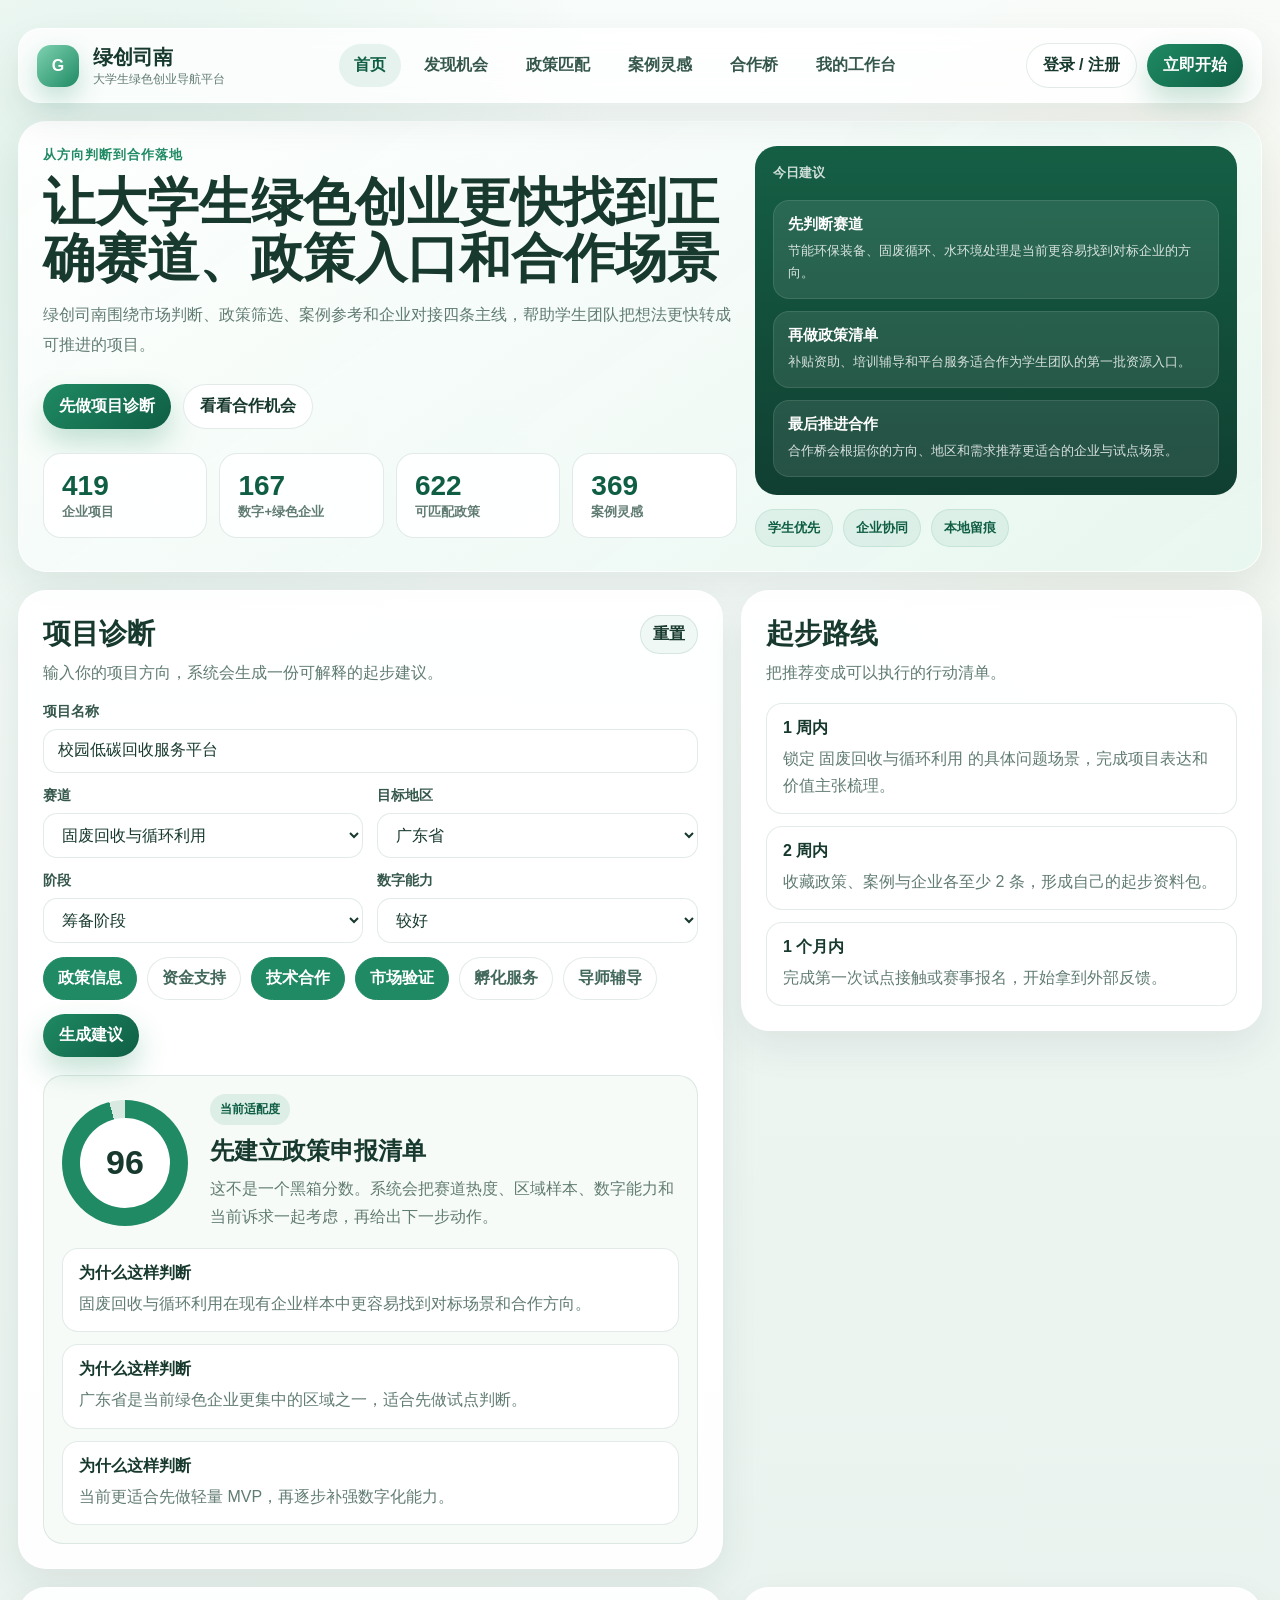
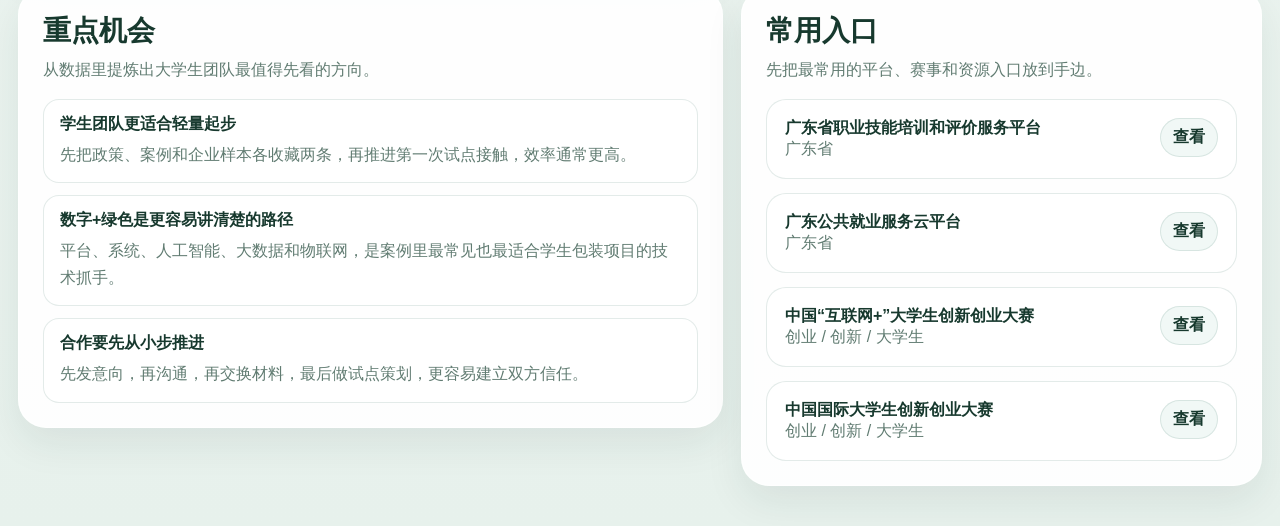
==== commit 482e9a26: "Publish green compass Pages homepage" ====
--- a/index.html
+++ b/index.html
@@ -1,4206 +1,371 @@
-<!DOCTYPE html>
-<html lang="zh-CN">
-<head>
-  <meta charset="UTF-8" />
-  <meta name="viewport" content="width=device-width, initial-scale=1.0" />
-  <title>绿创司南｜大学生绿色创业平台</title>
-  <style>
-    :root {
-      --bg: #f3f7f4;
-      --bg-soft: #edf4ef;
-      --panel: rgba(255, 255, 255, 0.84);
-      --panel-strong: rgba(255, 255, 255, 0.95);
-      --panel-muted: rgba(243, 248, 244, 0.94);
-      --text: #17362e;
-      --text-soft: #5a746a;
-      --line: rgba(23, 54, 46, 0.1);
-      --line-strong: rgba(23, 54, 46, 0.18);
-      --primary: #188e61;
-      --primary-strong: #0f704b;
-      --primary-soft: rgba(24, 142, 97, 0.12);
-      --accent: #d8a545;
-      --accent-soft: rgba(216, 165, 69, 0.15);
-      --cyan: #1f8ca2;
-      --cyan-soft: rgba(31, 140, 162, 0.14);
-      --good: #1f9968;
-      --warn: #b98321;
-      --bad: #b65d5d;
-      --shadow-lg: 0 26px 64px rgba(16, 45, 37, 0.08);
-      --shadow-md: 0 16px 30px rgba(16, 45, 37, 0.06);
-      --shadow-sm: 0 10px 18px rgba(16, 45, 37, 0.05);
-      --radius-xl: 28px;
-      --radius-lg: 22px;
-      --radius-md: 16px;
-      --radius-sm: 12px;
-      --sidebar-width: 250px;
-      --max-width: 1600px;
-    }
-    * {
-      box-sizing: border-box;
-    }
-    html,
-    body {
-      margin: 0;
-      min-height: 100%;
-      font-family: "Noto Sans SC", "PingFang SC", "Microsoft YaHei", sans-serif;
-      color: var(--text);
-      background:
-        radial-gradient(circle at 12% 14%, rgba(92, 195, 148, 0.18), transparent 22%),
-        radial-gradient(circle at 88% 12%, rgba(221, 202, 115, 0.14), transparent 20%),
-        radial-gradient(circle at 82% 82%, rgba(67, 159, 177, 0.1), transparent 24%),
-        linear-gradient(180deg, #f8fbf8 0%, #eff5f1 52%, #e8f0eb 100%);
-    }
-    body {
-      overflow-x: hidden;
-    }
-    button,
-    input,
-    select,
-    textarea {
-      font: inherit;
-    }
-    button {
-      border: 0;
-      cursor: pointer;
-    }
-    a {
-      color: inherit;
-      text-decoration: none;
-    }
-    strong {
-      font-weight: 800;
-    }
-    .app-shell {
-      max-width: var(--max-width);
-      margin: 0 auto;
-      display: grid;
-      grid-template-columns: var(--sidebar-width) minmax(0, 1fr);
-      min-height: 100vh;
-      position: relative;
-    }
-    .sidebar {
-      position: sticky;
-      top: 0;
-      height: 100vh;
-      z-index: 20;
-      padding: 22px 18px 18px;
-      color: #f0faf4;
-      background:
-        radial-gradient(circle at 14% 18%, rgba(255, 255, 255, 0.1), transparent 18%),
-        radial-gradient(circle at 84% 84%, rgba(255, 255, 255, 0.08), transparent 18%),
-        linear-gradient(180deg, #175640 0%, #103d2f 100%);
-      box-shadow: 10px 0 36px rgba(12, 37, 29, 0.1);
-    }
-    .brand {
-      display: flex;
-      align-items: center;
-      gap: 14px;
-      padding: 12px 10px 18px;
-      margin-bottom: 10px;
-    }
-    .brand-mark {
-      width: 44px;
-      height: 44px;
-      border-radius: 16px;
-      position: relative;
-      background:
-        radial-gradient(circle at 32% 32%, rgba(255, 255, 255, 0.42), transparent 28%),
-        linear-gradient(135deg, #7bd7b1, #22946b);
-      box-shadow: inset 0 1px 0 rgba(255, 255, 255, 0.28);
-    }
-    .brand-mark::before,
-    .brand-mark::after {
-      content: "";
-      position: absolute;
-      background: rgba(255, 255, 255, 0.95);
-      border-radius: 999px;
-      left: 50%;
-      top: 50%;
-      transform: translate(-50%, -50%);
-    }
-    .brand-mark::before {
-      width: 20px;
-      height: 3px;
-    }
-    .brand-mark::after {
-      width: 3px;
-      height: 20px;
-    }
-    .brand-copy strong {
-      display: block;
-      font-size: 26px;
-      letter-spacing: 0.02em;
-    }
-    .brand-copy span {
-      display: block;
-      margin-top: 4px;
-      font-size: 12px;
-      line-height: 1.6;
-      color: rgba(240, 250, 244, 0.74);
-    }
-    .profile-card {
-      padding: 16px;
-      border-radius: 20px;
-      background: rgba(255, 255, 255, 0.08);
-      border: 1px solid rgba(255, 255, 255, 0.1);
-      margin: 4px 0 14px;
-    }
-    .profile-card.empty {
-      background: rgba(255, 255, 255, 0.06);
-    }
-    .profile-card .role {
-      display: inline-flex;
-      align-items: center;
-      justify-content: center;
-      padding: 6px 10px;
-      border-radius: 999px;
-      background: rgba(255, 255, 255, 0.12);
-      color: rgba(240, 250, 244, 0.88);
-      font-size: 12px;
-      font-weight: 800;
-      margin-bottom: 10px;
-    }
-    .profile-card strong {
-      display: block;
-      font-size: 16px;
-      line-height: 1.4;
-    }
-    .profile-card p {
-      margin: 8px 0 0;
-      color: rgba(240, 250, 244, 0.74);
-      font-size: 12px;
-      line-height: 1.75;
-    }
-    .profile-card .actions {
-      display: flex;
-      gap: 8px;
-      flex-wrap: wrap;
-      margin-top: 12px;
-    }
-    .nav-list {
-      display: grid;
-      gap: 8px;
-      margin-top: 12px;
-    }
-    .nav-btn {
-      display: flex;
-      align-items: center;
-      gap: 12px;
-      width: 100%;
-      padding: 12px 14px;
-      border-radius: 16px;
-      background: transparent;
-      color: rgba(240, 250, 244, 0.88);
-      text-align: left;
-      transition: transform 0.18s ease, background 0.18s ease;
-    }
-    .nav-btn:hover,
-    .nav-btn.active {
-      background: rgba(255, 255, 255, 0.12);
-      transform: translateX(2px);
-    }
-    .nav-btn .icon {
-      width: 18px;
-      text-align: center;
-      opacity: 0.95;
-    }
-    .nav-btn b {
-      font-size: 15px;
-    }
-    .nav-btn small {
-      display: block;
-      margin-top: 2px;
-      font-size: 11px;
-      color: rgba(240, 250, 244, 0.62);
-    }
-    .sidebar-foot {
-      position: absolute;
-      left: 18px;
-      right: 18px;
-      bottom: 18px;
-      padding: 16px;
-      border-radius: 18px;
-      background: rgba(255, 255, 255, 0.08);
-      border: 1px solid rgba(255, 255, 255, 0.1);
-      color: rgba(240, 250, 244, 0.76);
-      font-size: 12px;
-      line-height: 1.75;
-    }
-    .main {
-      min-width: 0;
-      padding: 22px 22px 36px;
-    }
-    .topbar {
-      position: sticky;
-      top: 0;
-      z-index: 10;
-      display: flex;
-      align-items: center;
-      justify-content: space-between;
-      gap: 16px;
-      margin-bottom: 18px;
-      padding: 14px 18px;
-      border-radius: 22px;
-      background: rgba(255, 255, 255, 0.72);
-      border: 1px solid rgba(255, 255, 255, 0.7);
-      box-shadow: var(--shadow-sm);
-      backdrop-filter: blur(14px);
-    }
-    .topbar-title strong {
-      display: block;
-      font-size: 20px;
-      letter-spacing: 0.01em;
-    }
-    .topbar-title span {
-      display: block;
-      margin-top: 4px;
-      color: var(--text-soft);
-      font-size: 13px;
-      line-height: 1.6;
-    }
-    .topbar-actions {
-      display: flex;
-      align-items: center;
-      gap: 10px;
-      flex-wrap: wrap;
-      justify-content: flex-end;
-    }
-    .search-wrap {
-      position: relative;
-      min-width: min(360px, 48vw);
-    }
-    .search-input {
-      width: 100%;
-      padding: 12px 14px 12px 42px;
-      border-radius: 14px;
-      border: 1px solid var(--line);
-      background: rgba(255, 255, 255, 0.96);
-      color: var(--text);
-      outline: none;
-      box-shadow: inset 0 1px 0 rgba(255, 255, 255, 0.6);
-    }
-    .search-input:focus {
-      border-color: rgba(24, 142, 97, 0.34);
-      box-shadow: 0 0 0 4px rgba(24, 142, 97, 0.08);
-    }
-    .search-wrap::before {
-      content: "⌕";
-      position: absolute;
-      left: 14px;
-      top: 50%;
-      transform: translateY(-50%);
-      color: var(--text-soft);
-      font-size: 16px;
-    }
-    .search-dropdown {
-      position: absolute;
-      left: 0;
-      right: 0;
-      top: calc(100% + 8px);
-      padding: 10px;
-      border-radius: 18px;
-      background: rgba(255, 255, 255, 0.98);
-      border: 1px solid rgba(255, 255, 255, 0.72);
-      box-shadow: var(--shadow-lg);
-      opacity: 0;
-      pointer-events: none;
-      transform: translateY(6px);
-      transition: opacity 0.16s ease, transform 0.16s ease;
-      max-height: 420px;
-      overflow: auto;
-      z-index: 12;
-    }
-    .search-dropdown.show {
-      opacity: 1;
-      pointer-events: auto;
-      transform: translateY(0);
-    }
-    .search-section {
-      padding: 8px;
-    }
-    .search-section + .search-section {
-      border-top: 1px solid rgba(23, 54, 46, 0.07);
-    }
-    .search-section h5 {
-      margin: 0 0 10px;
-      font-size: 12px;
-      color: var(--text-soft);
-      letter-spacing: 0.05em;
-      text-transform: uppercase;
-    }
-    .search-item {
-      display: flex;
-      gap: 12px;
-      padding: 12px;
-      border-radius: 14px;
-      transition: background 0.16s ease;
-    }
-    .search-item:hover {
-      background: rgba(24, 142, 97, 0.06);
-    }
-    .search-item .dot {
-      width: 10px;
-      height: 10px;
-      border-radius: 50%;
-      margin-top: 6px;
-      flex: 0 0 auto;
-      background: var(--primary);
-    }
-    .search-item .title {
-      font-size: 14px;
-      font-weight: 700;
-      line-height: 1.6;
-    }
-    .search-item .meta {
-      color: var(--text-soft);
-      font-size: 12px;
-      line-height: 1.7;
-      margin-top: 4px;
-    }
-    .btn {
-      display: inline-flex;
-      align-items: center;
-      justify-content: center;
-      gap: 8px;
-      padding: 12px 18px;
-      border-radius: 14px;
-      font-weight: 700;
-      transition: transform 0.18s ease, box-shadow 0.18s ease, background 0.18s ease;
-    }
-    .btn:hover {
-      transform: translateY(-1px);
-    }
-    .btn.primary {
-      color: #fff;
-      background: linear-gradient(180deg, #219968, #0f6e49);
-      box-shadow: 0 12px 24px rgba(24, 142, 97, 0.24);
-    }
-    .btn.secondary {
-      color: var(--text);
-      background: rgba(255, 255, 255, 0.95);
-      border: 1px solid var(--line);
-    }
-    .btn.ghost {
-      color: var(--primary-strong);
-      background: rgba(24, 142, 97, 0.08);
-    }
-    .btn.cyan {
-      color: var(--cyan);
-      background: rgba(31, 140, 162, 0.08);
-    }
-    .btn.tiny {
-      padding: 8px 12px;
-      font-size: 12px;
-      border-radius: 10px;
-    }
-    .role-badge,
-    .tag,
-    .chip,
-    .mini-pill,
-    .badge {
-      display: inline-flex;
-      align-items: center;
-      justify-content: center;
-      padding: 7px 10px;
-      border-radius: 999px;
-      font-size: 12px;
-      font-weight: 800;
-      white-space: nowrap;
-    }
-    .role-badge,
-    .mini-pill,
-    .tag,
-    .chip {
-      color: #38554c;
-      background: rgba(255, 255, 255, 0.92);
-      border: 1px solid var(--line);
-    }
-    .chip {
-      cursor: pointer;
-      transition: background 0.16s ease, color 0.16s ease, border-color 0.16s ease;
-    }
-    .chip.active {
-      color: #fff;
-      background: var(--primary);
-      border-color: var(--primary);
-    }
-    .badge.good {
-      color: var(--good);
-      background: rgba(31, 153, 104, 0.14);
-    }
-    .badge.warn {
-      color: #8c6520;
-      background: rgba(216, 165, 69, 0.16);
-    }
-    .badge.soft {
-      color: #405f55;
-      background: rgba(23, 54, 46, 0.08);
-    }
-    .page {
-      display: none;
-      animation: fadeIn 0.28s ease;
-    }
-    .page.active {
-      display: block;
-    }
-    @keyframes fadeIn {
-      from {
-        opacity: 0;
-        transform: translateY(8px);
-      }
-      to {
-        opacity: 1;
-        transform: translateY(0);
-      }
-    }
-    .hero,
-    .panel,
-    .card,
-    .metric-card,
-    .module-card,
-    .insight-card,
-    .detail-card,
-    .policy-card,
-    .case-card,
-    .company-card,
-    .demand-card,
-    .task-card,
-    .timeline-card,
-    .table-card,
-    .trust-card,
-    .workspace-card {
-      border-radius: var(--radius-lg);
-      background: var(--panel-strong);
-      border: 1px solid var(--line);
-      box-shadow: var(--shadow-md);
-    }
-    .hero {
-      position: relative;
-      overflow: hidden;
-      padding: 28px;
-      display: grid;
-      gap: 20px;
-      grid-template-columns: minmax(0, 1.2fr) minmax(320px, 0.84fr);
-      background:
-        radial-gradient(circle at 88% 18%, rgba(24, 142, 97, 0.12), transparent 20%),
-        radial-gradient(circle at 10% 80%, rgba(216, 165, 69, 0.12), transparent 18%),
-        linear-gradient(135deg, rgba(255, 255, 255, 0.95), rgba(239, 247, 242, 0.92));
-    }
-    .hero .eyebrow {
-      display: inline-flex;
-      align-items: center;
-      gap: 8px;
-      padding: 8px 12px;
-      border-radius: 999px;
-      background: rgba(24, 142, 97, 0.1);
-      color: var(--primary-strong);
-      font-size: 12px;
-      font-weight: 800;
-      letter-spacing: 0.06em;
-      text-transform: uppercase;
-    }
-    .hero h1 {
-      margin: 16px 0 10px;
-      font-size: 56px;
-      line-height: 1.04;
-      letter-spacing: -0.02em;
-    }
-    .hero h2 {
-      margin: 0;
-      font-size: 23px;
-      line-height: 1.55;
-      color: #2e5147;
-      font-weight: 700;
-    }
-    .hero p {
-      margin: 16px 0 0;
-      color: var(--text-soft);
-      font-size: 15px;
-      line-height: 1.9;
-      max-width: 760px;
-    }
-    .hero-actions {
-      display: flex;
-      flex-wrap: wrap;
-      gap: 12px;
-      margin-top: 24px;
-    }
-    .hero-side {
-      display: grid;
-      gap: 14px;
-      align-content: start;
-    }
-    .metric-card {
-      padding: 18px 20px;
-      background:
-        radial-gradient(circle at 86% 16%, rgba(31, 140, 162, 0.1), transparent 18%),
-        linear-gradient(180deg, rgba(255, 255, 255, 0.98), rgba(244, 248, 245, 0.96));
-    }
-    .metric-card .label {
-      color: var(--text-soft);
-      font-size: 13px;
-      font-weight: 700;
-    }
-    .metric-card strong {
-      display: block;
-      margin: 12px 0 8px;
-      font-size: 34px;
-      line-height: 1;
-      color: var(--primary-strong);
-    }
-    .metric-card p {
-      margin: 0;
-      color: var(--text-soft);
-      font-size: 13px;
-      line-height: 1.75;
-    }
-    .page-shell {
-      display: grid;
-      gap: 18px;
-    }
-    .section-head {
-      display: flex;
-      align-items: flex-end;
-      justify-content: space-between;
-      gap: 16px;
-      margin-top: 6px;
-    }
-    .section-head h3 {
-      margin: 0;
-      font-size: 28px;
-      line-height: 1.25;
-    }
-    .section-head p {
-      margin: 8px 0 0;
-      color: var(--text-soft);
-      line-height: 1.8;
-      max-width: 760px;
-    }
-    .grid-2,
-    .grid-3,
-    .grid-4,
-    .page-grid,
-    .chart-grid,
-    .cards-grid {
-      display: grid;
-      gap: 16px;
-    }
-    .grid-2,
-    .page-grid {
-      grid-template-columns: repeat(2, minmax(0, 1fr));
-    }
-    .grid-3 {
-      grid-template-columns: repeat(3, minmax(0, 1fr));
-    }
-    .grid-4,
-    .cards-grid {
-      grid-template-columns: repeat(4, minmax(0, 1fr));
-    }
-    .panel,
-    .table-card,
-    .workspace-card {
-      padding: 20px;
-    }
-    .module-card,
-    .detail-card,
-    .trust-card,
-    .task-card {
-      padding: 20px;
-    }
-    .module-card .icon,
-    .detail-card .icon,
-    .trust-card .icon,
-    .task-card .icon {
-      width: 42px;
-      height: 42px;
-      display: inline-flex;
-      align-items: center;
-      justify-content: center;
-      border-radius: 14px;
-      background: linear-gradient(135deg, #7fd9b5, #24936a);
-      color: #fff;
-      margin-bottom: 14px;
-      box-shadow: 0 12px 20px rgba(36, 147, 106, 0.2);
-    }
-    .module-card p,
-    .detail-card p,
-    .trust-card p,
-    .panel p,
-    .workspace-card p,
-    .table-card p {
-      color: var(--text-soft);
-      line-height: 1.8;
-      margin: 0;
-    }
-    .card-title {
-      margin: 0 0 10px;
-      font-size: 22px;
-      line-height: 1.4;
-    }
-    .toolbar {
-      display: flex;
-      gap: 12px;
-      flex-wrap: wrap;
-      padding: 18px;
-      border-radius: 20px;
-      background: rgba(255, 255, 255, 0.9);
-      border: 1px solid var(--line);
-      box-shadow: var(--shadow-sm);
-    }
-    .field {
-      display: grid;
-      gap: 8px;
-      min-width: 180px;
-      flex: 1;
-    }
-    .field label {
-      font-size: 12px;
-      font-weight: 800;
-      color: #35554d;
-      text-transform: uppercase;
-      letter-spacing: 0.04em;
-    }
-    .input,
-    .select,
-    .textarea {
-      width: 100%;
-      padding: 13px 14px;
-      border-radius: 14px;
-      border: 1px solid rgba(23, 54, 46, 0.14);
-      background: rgba(255, 255, 255, 0.98);
-      color: var(--text);
-      outline: none;
-      transition: border-color 0.16s ease, box-shadow 0.16s ease;
-    }
-    .input:focus,
-    .select:focus,
-    .textarea:focus {
-      border-color: rgba(24, 142, 97, 0.34);
-      box-shadow: 0 0 0 4px rgba(24, 142, 97, 0.08);
-    }
-    .textarea {
-      min-height: 112px;
-      resize: vertical;
-    }
-    .chip-row,
-    .tag-row,
-    .meta-row,
-    .action-row,
-    .mini-grid {
-      display: flex;
-      flex-wrap: wrap;
-      gap: 8px;
-    }
-    .mini-grid {
-      gap: 12px;
-    }
-    .stat-strip {
-      display: grid;
-      grid-template-columns: repeat(4, minmax(0, 1fr));
-      gap: 12px;
-    }
-    .stat-pill {
-      padding: 14px 16px;
-      border-radius: 16px;
-      background: rgba(244, 249, 245, 0.95);
-      border: 1px solid rgba(23, 54, 46, 0.08);
-    }
-    .stat-pill span {
-      display: block;
-      font-size: 12px;
-      color: var(--text-soft);
-      font-weight: 700;
-    }
-    .stat-pill strong {
-      display: block;
-      margin-top: 6px;
-      font-size: 28px;
-      color: var(--primary-strong);
-      line-height: 1;
-    }
-    .chart-card,
-    .list-card {
-      padding: 20px;
-      border-radius: var(--radius-lg);
-      background: var(--panel-strong);
-      border: 1px solid var(--line);
-      box-shadow: var(--shadow-sm);
-    }
-    .chart-head {
-      display: flex;
-      align-items: flex-start;
-      justify-content: space-between;
-      gap: 16px;
-      margin-bottom: 16px;
-    }
-    .chart-head h4 {
-      margin: 0 0 6px;
-      font-size: 20px;
-    }
-    .chart-head p {
-      margin: 0;
-      color: var(--text-soft);
-      line-height: 1.8;
-      font-size: 13px;
-    }
-    .bar-list {
-      display: grid;
-      gap: 12px;
-    }
-    .bar-item {
-      display: grid;
-      grid-template-columns: 142px 1fr 58px;
-      gap: 12px;
-      align-items: center;
-      font-size: 13px;
-      color: #38574e;
-      font-weight: 700;
-    }
-    .bar-track {
-      position: relative;
-      height: 14px;
-      border-radius: 999px;
-      background: #ebf3ee;
-      overflow: hidden;
-    }
-    .bar-fill {
-      position: absolute;
-      inset: 0 auto 0 0;
-      border-radius: 999px;
-      background: linear-gradient(90deg, #74d4b0, #1d8d63);
-    }
-    .bar-fill.accent {
-      background: linear-gradient(90deg, #f2cc75, #d7a141);
-    }
-    .bar-fill.cyan {
-      background: linear-gradient(90deg, #7fc7d6, #238ca0);
-    }
-    .heat-grid {
-      display: grid;
-      grid-template-columns: repeat(3, minmax(0, 1fr));
-      gap: 14px;
-    }
-    .heat-card {
-      padding: 18px;
-      border-radius: 20px;
-      border: 1px solid var(--line);
-      background:
-        radial-gradient(circle at 88% 18%, rgba(31, 140, 162, 0.12), transparent 18%),
-        linear-gradient(180deg, rgba(255, 255, 255, 0.98), rgba(244, 249, 246, 0.94));
-      box-shadow: var(--shadow-sm);
-    }
-    .heat-card h4 {
-      margin: 12px 0 4px;
-      font-size: 28px;
-      line-height: 1;
-    }
-    .heat-card p {
-      margin: 0;
-      color: var(--text-soft);
-      font-size: 13px;
-      line-height: 1.75;
-    }
-    .score-panel {
-      display: grid;
-      grid-template-columns: 190px minmax(0, 1fr);
-      gap: 18px;
-      padding: 20px;
-      border-radius: 22px;
-      border: 1px solid var(--line);
-      background:
-        radial-gradient(circle at 18% 20%, rgba(127, 217, 181, 0.16), transparent 28%),
-        linear-gradient(180deg, rgba(247, 251, 248, 0.98), rgba(255, 255, 255, 0.96));
-    }
-    .score-ring {
-      width: 160px;
-      height: 160px;
-      margin: 0 auto;
-      border-radius: 50%;
-      background: conic-gradient(var(--primary) 0 var(--angle), #dceddf var(--angle) 360deg);
-      position: relative;
-    }
-    .score-ring::after {
-      content: "";
-      position: absolute;
-      inset: 16px;
-      border-radius: 50%;
-      background: #fff;
-      box-shadow: inset 0 0 0 1px rgba(23, 54, 46, 0.06);
-    }
-    .score-core {
-      position: absolute;
-      inset: 16px;
-      z-index: 1;
-      display: flex;
-      flex-direction: column;
-      align-items: center;
-      justify-content: center;
-      gap: 4px;
-    }
-    .score-core strong {
-      font-size: 46px;
-      line-height: 1;
-      color: var(--primary-strong);
-    }
-    .score-core span {
-      color: var(--text-soft);
-      font-size: 13px;
-      font-weight: 700;
-    }
-    .score-grid {
-      display: grid;
-      gap: 12px;
-    }
-    .score-kpi {
-      padding: 14px 16px;
-      border-radius: 16px;
-      background: rgba(245, 250, 247, 0.92);
-      border: 1px solid rgba(23, 54, 46, 0.08);
-    }
-    .score-kpi strong {
-      display: block;
-      font-size: 15px;
-      margin-bottom: 6px;
-    }
-    .score-kpi p {
-      margin: 0;
-      font-size: 13px;
-      line-height: 1.75;
-      color: var(--text-soft);
-    }
-    .explain-list,
-    .task-list,
-    .timeline {
-      display: grid;
-      gap: 12px;
-    }
-    .explain-item,
-    .task-item,
-    .timeline-item {
-      padding: 14px 16px;
-      border-radius: 16px;
-      background: rgba(246, 250, 247, 0.92);
-      border: 1px solid rgba(23, 54, 46, 0.08);
-    }
-    .explain-item strong,
-    .task-item strong,
-    .timeline-item strong {
-      display: block;
-      margin-bottom: 6px;
-      font-size: 15px;
-    }
-    .explain-item p,
-    .task-item p,
-    .timeline-item p {
-      margin: 0;
-      color: var(--text-soft);
-      font-size: 13px;
-      line-height: 1.8;
-    }
-    .policy-card,
-    .case-card,
-    .company-card,
-    .demand-card {
-      position: relative;
-      overflow: hidden;
-      padding: 18px;
-      border-radius: var(--radius-lg);
-      background: var(--panel-strong);
-      border: 1px solid var(--line);
-      box-shadow: var(--shadow-sm);
-      display: grid;
-      gap: 12px;
-    }
-    .policy-card::after,
-    .case-card::after,
-    .company-card::after,
-    .demand-card::after {
-      content: "";
-      position: absolute;
-      width: 160px;
-      height: 160px;
-      right: -44px;
-      bottom: -66px;
-      border-radius: 50%;
-      background: rgba(24, 142, 97, 0.08);
-      pointer-events: none;
-    }
-    .card-top {
-      display: flex;
-      gap: 12px;
-      align-items: flex-start;
-      justify-content: space-between;
-    }
-    .card-top h4 {
-      margin: 0 0 8px;
-      font-size: 21px;
-      line-height: 1.45;
-      padding-right: 14px;
-    }
-    .card-top .sub {
-      color: var(--text-soft);
-      font-size: 13px;
-      line-height: 1.7;
-    }
-    .card-note {
-      padding: 12px 14px;
-      border-radius: 14px;
-      background: rgba(250, 246, 232, 0.95);
-      border: 1px solid rgba(216, 165, 69, 0.18);
-      color: #6e5924;
-      font-size: 13px;
-      line-height: 1.75;
-      font-weight: 700;
-    }
-    .card-desc {
-      color: var(--text-soft);
-      font-size: 13px;
-      line-height: 1.82;
-      min-height: 66px;
-    }
-    .card-foot {
-      display: flex;
-      flex-wrap: wrap;
-      gap: 10px;
-      align-items: center;
-      justify-content: space-between;
-    }
-    .score-line {
-      color: #345f51;
-      font-size: 13px;
-      font-weight: 800;
-      display: inline-flex;
-      align-items: center;
-      gap: 8px;
-    }
-    .score-line::before {
-      content: "";
-      width: 8px;
-      height: 8px;
-      border-radius: 50%;
-      background: var(--good);
-    }
-    .list-grid {
-      display: grid;
-      gap: 16px;
-      grid-template-columns: repeat(2, minmax(0, 1fr));
-    }
-    .empty {
-      padding: 32px 22px;
-      text-align: center;
-      color: var(--text-soft);
-      border-radius: 20px;
-      border: 1px dashed rgba(23, 54, 46, 0.18);
-      background: rgba(255, 255, 255, 0.76);
-    }
-    .table {
-      width: 100%;
-      border-collapse: collapse;
-      border-radius: 18px;
-      overflow: hidden;
-    }
-    .table th,
-    .table td {
-      padding: 14px 12px;
-      border-bottom: 1px solid rgba(23, 54, 46, 0.08);
-      text-align: left;
-      vertical-align: top;
-      font-size: 13px;
-      line-height: 1.7;
-    }
-    .table th {
-      background: rgba(244, 249, 246, 0.95);
-      color: #38584f;
-      font-size: 12px;
-      text-transform: uppercase;
-      letter-spacing: 0.05em;
-    }
-    .table tr:last-child td {
-      border-bottom: 0;
-    }
-    .workspace-stats {
-      display: grid;
-      grid-template-columns: repeat(4, minmax(0, 1fr));
-      gap: 12px;
-    }
-    .workspace-stat {
-      padding: 16px;
-      border-radius: 18px;
-      background: rgba(245, 250, 247, 0.94);
-      border: 1px solid rgba(23, 54, 46, 0.08);
-    }
-    .workspace-stat span {
-      display: block;
-      color: var(--text-soft);
-      font-size: 12px;
-      font-weight: 700;
-    }
-    .workspace-stat strong {
-      display: block;
-      margin-top: 6px;
-      font-size: 30px;
-      line-height: 1;
-      color: var(--primary-strong);
-    }
-    .tab-row {
-      display: flex;
-      gap: 10px;
-      flex-wrap: wrap;
-      margin-bottom: 14px;
-    }
-    .tab {
-      display: inline-flex;
-      align-items: center;
-      justify-content: center;
-      padding: 10px 14px;
-      border-radius: 999px;
-      background: rgba(255, 255, 255, 0.95);
-      border: 1px solid var(--line);
-      color: #395a50;
-      font-size: 13px;
-      font-weight: 800;
-      transition: background 0.16s ease, color 0.16s ease, border-color 0.16s ease;
-    }
-    .tab.active {
-      color: #fff;
-      background: var(--primary);
-      border-color: var(--primary);
-    }
-    .modal-backdrop,
-    .drawer-backdrop {
-      position: fixed;
-      inset: 0;
-      background: rgba(8, 25, 20, 0.4);
-      opacity: 0;
-      pointer-events: none;
-      transition: opacity 0.18s ease;
-      z-index: 40;
-    }
-    .modal-backdrop.show,
-    .drawer-backdrop.show {
-      opacity: 1;
-      pointer-events: auto;
-    }
-    .modal {
-      position: fixed;
-      left: 50%;
-      top: 50%;
-      transform: translate(-50%, -50%) scale(0.96);
-      width: min(720px, calc(100vw - 28px));
-      max-height: calc(100vh - 32px);
-      overflow: auto;
-      padding: 20px;
-      border-radius: 26px;
-      background: rgba(255, 255, 255, 0.98);
-      border: 1px solid rgba(255, 255, 255, 0.72);
-      box-shadow: 0 30px 86px rgba(8, 25, 20, 0.24);
-      opacity: 0;
-      pointer-events: none;
-      transition: opacity 0.18s ease, transform 0.18s ease;
-      z-index: 41;
-      backdrop-filter: blur(14px);
-    }
-    .modal.show {
-      opacity: 1;
-      pointer-events: auto;
-      transform: translate(-50%, -50%) scale(1);
-    }
-    .modal-head,
-    .drawer-head {
-      display: flex;
-      align-items: flex-start;
-      justify-content: space-between;
-      gap: 12px;
-      margin-bottom: 14px;
-    }
-    .modal-head h3,
-    .drawer-head h3 {
-      margin: 0 0 6px;
-    }
-    .modal-head p,
-    .drawer-head p {
-      margin: 0;
-      color: var(--text-soft);
-      line-height: 1.7;
-      font-size: 13px;
-    }
-    .auth-grid {
-      display: grid;
-      grid-template-columns: minmax(0, 0.88fr) minmax(0, 1.12fr);
-      gap: 16px;
-    }
-    .auth-side,
-    .auth-main {
-      padding: 18px;
-      border-radius: 20px;
-      background: rgba(245, 250, 247, 0.92);
-      border: 1px solid rgba(23, 54, 46, 0.08);
-    }
-    .auth-side {
-      background:
-        radial-gradient(circle at 84% 18%, rgba(24, 142, 97, 0.12), transparent 24%),
-        linear-gradient(180deg, rgba(245, 250, 247, 0.96), rgba(255, 255, 255, 0.92));
-    }
-    .demo-login-list {
-      display: grid;
-      gap: 10px;
-      margin-top: 14px;
-    }
-    .demo-card {
-      padding: 14px;
-      border-radius: 16px;
-      background: rgba(255, 255, 255, 0.96);
-      border: 1px solid rgba(23, 54, 46, 0.08);
-      cursor: pointer;
-      transition: transform 0.16s ease, box-shadow 0.16s ease;
-    }
-    .demo-card:hover {
-      transform: translateY(-1px);
-      box-shadow: var(--shadow-sm);
-    }
-    .demo-card strong {
-      display: block;
-      font-size: 15px;
-      margin-bottom: 6px;
-    }
-    .demo-card span {
-      display: block;
-      color: var(--text-soft);
-      font-size: 12px;
-      line-height: 1.75;
-    }
-    .drawer {
-      position: fixed;
-      top: 16px;
-      right: 16px;
-      bottom: 16px;
-      width: min(480px, calc(100vw - 32px));
-      padding: 18px;
-      border-radius: 26px;
-      background: rgba(255, 255, 255, 0.98);
-      border: 1px solid rgba(255, 255, 255, 0.72);
-      box-shadow: 0 30px 86px rgba(8, 25, 20, 0.24);
-      backdrop-filter: blur(14px);
-      transform: translateX(108%);
-      transition: transform 0.2s ease;
-      z-index: 41;
-      display: grid;
-      grid-template-rows: auto auto 1fr auto;
-      gap: 14px;
-    }
-    .drawer.show {
-      transform: translateX(0);
-    }
-    .drawer-body {
-      overflow: auto;
-      padding-right: 2px;
-    }
-    .message-box {
-      padding: 14px;
-      border-radius: 16px;
-      background: rgba(245, 249, 246, 0.95);
-      border: 1px solid rgba(23, 54, 46, 0.08);
-      color: var(--text-soft);
-      font-size: 13px;
-      line-height: 1.82;
-      white-space: pre-wrap;
-    }
-    .toast {
-      position: fixed;
-      right: 22px;
-      bottom: 22px;
-      z-index: 45;
-      padding: 12px 16px;
-      border-radius: 14px;
-      color: #fff;
-      background: rgba(12, 70, 51, 0.96);
-      box-shadow: 0 20px 36px rgba(8, 25, 20, 0.24);
-      font-size: 13px;
-      font-weight: 700;
-      opacity: 0;
-      transform: translateY(10px);
-      pointer-events: none;
-      transition: opacity 0.18s ease, transform 0.18s ease;
-    }
-    .toast.show {
-      opacity: 1;
-      transform: translateY(0);
-    }
-    .mobile-nav {
-      display: none;
-      gap: 10px;
-      overflow: auto;
-      margin-bottom: 12px;
-    }
-    .auth-required {
-      padding: 26px 20px;
-      border-radius: 20px;
-      background: rgba(255, 255, 255, 0.88);
-      border: 1px dashed rgba(23, 54, 46, 0.18);
-      text-align: center;
-    }
-    .auth-required h4 {
-      margin: 0 0 8px;
-      font-size: 22px;
-    }
-    .auth-required p {
-      margin: 0;
-      color: var(--text-soft);
-      line-height: 1.8;
-    }
-    @media (max-width: 1360px) {
-      .hero,
-      .grid-4,
-      .cards-grid,
-      .heat-grid,
-      .workspace-stats,
-      .stat-strip,
-      .list-grid,
-      .grid-3,
-      .page-grid {
-        grid-template-columns: 1fr;
-      }
-      .auth-grid {
-        grid-template-columns: 1fr;
-      }
-    }
-    @media (max-width: 1100px) {
-      .app-shell {
-        grid-template-columns: 1fr;
-      }
-      .sidebar {
-        display: none;
-      }
-      .mobile-nav {
-        display: flex;
-      }
-    }
-    @media (max-width: 820px) {
-      .main {
-        padding: 14px 14px 24px;
-      }
-      .topbar {
-        padding: 12px 14px;
-        flex-direction: column;
-        align-items: stretch;
-      }
-      .topbar-actions {
-        width: 100%;
-        justify-content: flex-start;
-      }
-      .search-wrap {
-        min-width: 0;
-        width: 100%;
-      }
-      .hero,
-      .chart-card,
-      .list-card,
-      .panel,
-      .module-card,
-      .detail-card,
-      .trust-card,
-      .workspace-card,
-      .task-card {
-        padding: 16px;
-      }
-      .hero h1 {
-        font-size: 42px;
-      }
-      .score-panel {
-        grid-template-columns: 1fr;
-      }
-      .bar-item {
-        grid-template-columns: 104px 1fr 50px;
-      }
-      .grid-2,
-      .page-grid {
-        grid-template-columns: 1fr;
-      }
-    }
-  </style>
-</head>
-<body>
-  <div class="app-shell">
-    <aside class="sidebar">
-      <div class="brand">
-        <div class="brand-mark"></div>
-        <div class="brand-copy">
-          <strong>绿创司南</strong>
-          <span>大学生绿色创业平台<br />找方向、找政策、找灵感、找合作</span>
-        </div>
-      </div>
-      <div class="profile-card" id="sidebarProfileCard"></div>
-      <div class="nav-list" id="sideNav"></div>
-      <div class="sidebar-foot" id="sidebarFoot"></div>
-    </aside>
-    <main class="main">
-      <header class="topbar">
-        <div class="topbar-title">
-          <strong id="topbarTitle">大学生绿色创业，从第一步开始更稳</strong>
-          <span id="topbarSubtitle">洞察市场信号、诊断项目准备度、筛选政策资源，并和企业建立更可信的合作路径。</span>
-        </div>
-        <div class="topbar-actions">
-          <div class="search-wrap">
-            <input class="search-input" id="globalSearch" type="text" placeholder="搜索政策、案例、企业、需求" />
-            <div class="search-dropdown" id="searchDropdown"></div>
-          </div>
-          <button class="btn secondary" id="sourceButton">数据来源</button>
-          <button class="btn primary" id="authButton">登录 / 注册</button>
-        </div>
-      </header>
-      <div class="mobile-nav" id="mobileNav"></div>
-      <section class="page active" id="page-home"></section>
-      <section class="page" id="page-insight"></section>
-      <section class="page" id="page-diagnosis"></section>
-      <section class="page" id="page-policy"></section>
-      <section class="page" id="page-inspiration"></section>
-      <section class="page" id="page-collaboration"></section>
-      <section class="page" id="page-workspace"></section>
-    </main>
-  </div>
-  <div class="modal-backdrop" id="authBackdrop"></div>
-  <div class="modal" id="authModal">
-    <div class="modal-head">
-      <div>
-        <h3 id="authTitle">登录绿创司南</h3>
-        <p>登录后可保存项目画像、收藏政策与案例、申请企业需求并持续管理合作进度。</p>
-      </div>
-      <button class="btn secondary tiny" id="authCloseButton">关闭</button>
-    </div>
-    <div class="tab-row">
-      <button class="tab active" data-auth-mode="login">登录</button>
-      <button class="tab" data-auth-mode="register">注册</button>
-    </div>
-    <div class="auth-grid">
-      <div class="auth-side">
-        <h4 style="margin:0 0 10px;">体验账号</h4>
-        <p style="margin:0;color:var(--text-soft);line-height:1.8;">如果你想直接预览完整功能，可以先用内置的学生或企业体验账号登录。</p>
-        <div class="demo-login-list" id="demoLoginList"></div>
-      </div>
-      <div class="auth-main">
-        <div class="field" id="registerRoleField" style="display:none;">
-          <label for="authRole">角色</label>
-          <select class="select" id="authRole">
-            <option value="student">大学生团队</option>
-            <option value="enterprise">企业用户</option>
-          </select>
-        </div>
-        <div class="field" id="registerNameField" style="display:none;">
-          <label for="authName">名称</label>
-          <input class="input" id="authName" type="text" placeholder="团队名称 / 企业名称 / 你的姓名" />
-        </div>
-        <div class="field" id="registerOrgField" style="display:none;">
-          <label for="authOrg">学校或机构</label>
-          <input class="input" id="authOrg" type="text" placeholder="例如：广东工业大学 / 某企业创新中心" />
-        </div>
-        <div class="field">
-          <label for="authEmail">邮箱</label>
-          <input class="input" id="authEmail" type="email" placeholder="请输入邮箱" />
-        </div>
-        <div class="field">
-          <label for="authPassword">密码</label>
-          <input class="input" id="authPassword" type="password" placeholder="请输入密码" />
-        </div>
-        <div class="action-row">
-          <button class="btn primary" id="authSubmitButton">登录</button>
-          <button class="btn ghost" id="authSwitchButton">没有账号？去注册</button>
-        </div>
-      </div>
-    </div>
-  </div>
-  <div class="modal-backdrop" id="demandBackdrop"></div>
-  <div class="modal" id="demandModal">
-    <div class="modal-head">
-      <div>
-        <h3>发布企业合作需求</h3>
-        <p>发布后会出现在需求大厅中，只有经过企业登录的账号才能创建和管理自己的需求。</p>
-      </div>
-      <button class="btn secondary tiny" id="demandCloseButton">关闭</button>
-    </div>
-    <div class="grid-2">
-      <div class="field">
-        <label for="demandTitle">需求标题</label>
-        <input class="input" id="demandTitle" type="text" placeholder="例如：寻找校园低碳运营试点团队" />
-      </div>
-      <div class="field">
-        <label for="demandTrack">目标赛道</label>
-        <select class="select" id="demandTrack"></select>
-      </div>
-      <div class="field">
-        <label for="demandRegion">合作地区</label>
-        <select class="select" id="demandRegion"></select>
-      </div>
-      <div class="field">
-        <label for="demandMode">合作方式</label>
-        <select class="select" id="demandMode">
-          <option value="场景试点">场景试点</option>
-          <option value="技术共创">技术共创</option>
-          <option value="联合开发">联合开发</option>
-          <option value="联合路演">联合路演</option>
-          <option value="校地协同">校地协同</option>
-        </select>
-      </div>
-    </div>
-    <div class="field">
-      <label for="demandTech">希望具备的数字能力</label>
-      <input class="input" id="demandTech" type="text" placeholder="例如：平台系统 / 数据分析 / AI" />
-    </div>
-    <div class="field">
-      <label for="demandSummary">需求说明</label>
-      <textarea class="textarea" id="demandSummary" placeholder="请描述合作场景、希望团队完成的任务以及你能提供的资源。"></textarea>
-    </div>
-    <div class="action-row">
-      <button class="btn primary" id="demandSubmitButton">发布需求</button>
-      <button class="btn secondary" id="demandCancelButton">取消</button>
-    </div>
-  </div>
-  <div class="drawer-backdrop" id="drawerBackdrop"></div>
-  <aside class="drawer" id="drawer">
-    <div class="drawer-head">
-      <div>
-        <h3 id="drawerTitle">详情</h3>
-        <p id="drawerSubtitle"></p>
-      </div>
-      <button class="btn secondary tiny" id="drawerCloseButton">关闭</button>
-    </div>
-    <div class="meta-row" id="drawerMeta"></div>
-    <div class="drawer-body" id="drawerBody"></div>
-    <div class="action-row" id="drawerActions"></div>
-  </aside>
-  <div class="toast" id="toast"></div>
-  <script>
-    const DATA = __DATA_JSON__;
-  </script>
-  <script>
-    (() => {
-      const STORAGE = {
-        accounts: 'green.customer.accounts.v1',
-        session: 'green.customer.session.v1',
-        appState: 'green.customer.state.v1',
-        demands: 'green.customer.demands.v1',
-        applications: 'green.customer.applications.v1',
-        messages: 'green.customer.messages.v1',
-        teams: 'green.customer.teams.v1'
-      };
-      const NAVS = [
-        { id: 'home', label: '首页', icon: '⌂', hint: '今日任务与推荐' },
-        { id: 'insight', label: '市场洞察', icon: '◔', hint: '赛道、地区与企业热力' },
-        { id: 'diagnosis', label: '项目画像', icon: '✎', hint: '评估准备度与行动建议' },
-        { id: 'policy', label: '政策资源', icon: '🧭', hint: '筛选支持与办理路径' },
-        { id: 'inspiration', label: '灵感案例', icon: '✦', hint: '数字绿色案例库' },
-        { id: 'collaboration', label: '合作大厅', icon: '⇄', hint: '企业匹配与需求申请' },
-        { id: 'workspace', label: '我的工作台', icon: '▣', hint: '收藏、申请、消息与任务' }
-      ];
-      const ROLE_LABEL = {
-        guest: '访客',
-        student: '大学生团队',
-        enterprise: '企业用户'
-      };
-      const ROLE_HINT = {
-        student: '保存项目画像、跟进政策和合作进度',
-        enterprise: '发布合作需求、筛选团队并推进试点',
-        guest: '登录后可保存你的进度与收藏'
-      };
-      const DEFAULT_PROFILE = {
-        projectName: '校园循环经济与低碳积分平台',
-        track: DATA.filters.tracks[1] || DATA.filters.tracks[0] || '固废回收与循环利用',
-        region: DATA.filters.regions.includes('广东省') ? '广东省' : (DATA.filters.regions[0] || '上海市'),
-        stage: '筹备试点',
-        teamSize: '4-6人',
-        budget: '5-20万元',
-        digitalFocus: DATA.filters.techs.includes('平台系统') ? '平台系统' : (DATA.filters.techs[0] || '平台系统'),
-        needs: ['政策申报', '场景试点', '技术共创'],
-        goals: ['完成试点', '企业合作', '赛事路演'],
-        description: '围绕校园和周边社区的低碳回收、绿色积分、商家联动与数据运营，先做校内验证，再逐步拓展到社区与企业协同场景。'
-      };
-      const NEED_OPTIONS = ['政策申报', '场景试点', '技术共创', '资金对接', '导师辅导', '品牌传播'];
-      const GOAL_OPTIONS = ['完成试点', '企业合作', '赛事路演', '申请补贴', '搭建 MVP', '校地联动'];
-      const STAGE_OPTIONS = ['创意验证', '筹备试点', '早期落地', '已有运营'];
-      const TEAM_SIZE_OPTIONS = ['1-3人', '4-6人', '7-10人', '10人以上'];
-      const BUDGET_OPTIONS = ['5万元以下', '5-20万元', '20-50万元', '50万元以上'];
-      const COLLAB_STATUS = ['待沟通', '已发起沟通', '互有意向', '试点协商', '推进合作'];
-      const TRACK_TO_PROBLEM = {
-        '节能环保装备': ['节能降碳', '固废治理', '生态保护'],
-        '固废回收与循环利用': ['固废治理', '生态保护', '节能降碳'],
-        '水环境与水处理': ['水资源/水环境', '生态保护'],
-        '环保材料': ['生态保护', '节能降碳'],
-        '新能源与储能': ['新能源储能', '节能降碳'],
-        '农业绿色科技': ['农业与乡村生态', '生态保护'],
-        '碳管理与低碳服务': ['节能降碳', '生态保护'],
-        '绿色算力与基础设施': ['节能降碳'],
-      };
-      const TECH_ALIAS = {
-        '平台系统': ['平台/系统'],
-        '大数据分析': ['大数据/数据分析'],
-        '人工智能': ['人工智能'],
-        '物联网': ['物联网/传感监测'],
-        '智能监测': ['物联网/传感监测', '智能制造/装备'],
-        '自动化控制': ['智能制造/装备'],
-        '机器视觉': ['人工智能', '智能制造/装备']
-      };
-      const NEED_SUPPORT_MAP = {
-        '政策申报': ['补贴资助', '平台服务', '孵化场地', '贷款贴息'],
-        '场景试点': ['孵化场地', '平台服务', '赛事活动'],
-        '技术共创': ['平台服务', '培训辅导'],
-        '资金对接': ['补贴资助', '贷款贴息', '赛事活动'],
-        '导师辅导': ['培训辅导', '平台服务'],
-        '品牌传播': ['赛事活动', '招聘岗位']
-      };
-      const dom = {
-        sideNav: document.getElementById('sideNav'),
-        mobileNav: document.getElementById('mobileNav'),
-        sidebarProfileCard: document.getElementById('sidebarProfileCard'),
-        sidebarFoot: document.getElementById('sidebarFoot'),
-        topbarTitle: document.getElementById('topbarTitle'),
-        topbarSubtitle: document.getElementById('topbarSubtitle'),
-        authButton: document.getElementById('authButton'),
-        sourceButton: document.getElementById('sourceButton'),
-        pages: [...document.querySelectorAll('.page')],
-        globalSearch: document.getElementById('globalSearch'),
-        searchDropdown: document.getElementById('searchDropdown'),
-        authBackdrop: document.getElementById('authBackdrop'),
-        authModal: document.getElementById('authModal'),
-        authTitle: document.getElementById('authTitle'),
-        authCloseButton: document.getElementById('authCloseButton'),
-        authSubmitButton: document.getElementById('authSubmitButton'),
-        authSwitchButton: document.getElementById('authSwitchButton'),
-        authRole: document.getElementById('authRole'),
-        authName: document.getElementById('authName'),
-        authOrg: document.getElementById('authOrg'),
-        authEmail: document.getElementById('authEmail'),
-        authPassword: document.getElementById('authPassword'),
-        registerRoleField: document.getElementById('registerRoleField'),
-        registerNameField: document.getElementById('registerNameField'),
-        registerOrgField: document.getElementById('registerOrgField'),
-        demoLoginList: document.getElementById('demoLoginList'),
-        demandBackdrop: document.getElementById('demandBackdrop'),
-        demandModal: document.getElementById('demandModal'),
-        demandCloseButton: document.getElementById('demandCloseButton'),
-        demandSubmitButton: document.getElementById('demandSubmitButton'),
-        demandCancelButton: document.getElementById('demandCancelButton'),
-        drawerBackdrop: document.getElementById('drawerBackdrop'),
-        drawer: document.getElementById('drawer'),
-        drawerTitle: document.getElementById('drawerTitle'),
-        drawerSubtitle: document.getElementById('drawerSubtitle'),
-        drawerMeta: document.getElementById('drawerMeta'),
-        drawerBody: document.getElementById('drawerBody'),
-        drawerActions: document.getElementById('drawerActions'),
-        drawerCloseButton: document.getElementById('drawerCloseButton'),
-        toast: document.getElementById('toast')
-      };
-      let authMode = 'login';
-      const url = new URL(window.location.href);
-      let appState = loadAppState();
-      const requestedPage = url.searchParams.get('page') || window.location.hash.replace('#', '');
-      const initialPage = NAVS.some((item) => item.id === requestedPage) ? requestedPage : (appState.page || 'home');
-      seedStorage();
-      handleAutoDemoLogin();
-      syncStateFromSession();
-      renderStaticShell();
-      renderAllPages();
-      bindEvents();
-      switchPage(initialPage);
-      function loadJson(key, fallback) {
-        try {
-          const raw = localStorage.getItem(key);
-          return raw ? JSON.parse(raw) : fallback;
-        } catch (error) {
-          return fallback;
-        }
-      }
-      function saveJson(key, value) {
-        localStorage.setItem(key, JSON.stringify(value));
-      }
-      function deepCopy(value) {
-        return JSON.parse(JSON.stringify(value));
-      }
-      function loadAppState() {
-        const fallback = {
-          page: 'home',
-          profile: deepCopy(DEFAULT_PROFILE),
-          policyFilters: { keyword: '', region: '全部', support: '全部', fit: '全部' },
-          caseFilters: { keyword: '', problem: '全部', tech: '全部', mode: '数字绿色' },
-          companyFilters: { keyword: '', track: '全部', region: '全部', mode: '全部' },
-          collabTab: 'match',
-          authRequiredHint: '',
-          searchOpen: false
-        };
-        return { ...fallback, ...(loadJson(STORAGE.appState, fallback) || {}) };
-      }
-      function saveAppState() {
-        saveJson(STORAGE.appState, appState);
-      }
-      function seedStorage() {
-        if (!loadJson(STORAGE.accounts, null)) {
-          const studentWorkspace = createWorkspaceDefaults('student');
-          studentWorkspace.savedPolicies = [];
-          studentWorkspace.savedCases = [];
-          studentWorkspace.savedCompanies = [];
-          studentWorkspace.savedDemands = [];
-          const enterpriseWorkspace = createWorkspaceDefaults('enterprise');
-          const accounts = [
-            {
-              id: 'acc-student-demo',
-              role: 'student',
-              name: '绿创学生体验账号',
-              org: '广东工业大学',
-              email: 'demo@student.green',
-              password: '123456',
-              verified: true,
-              createdAt: '2026-04-22',
-              workspace: studentWorkspace
-            },
-            {
-              id: 'acc-enterprise-demo',
-              role: 'enterprise',
-              name: '绿创企业体验账号',
-              org: '埃睿迪',
-              email: 'demo@enterprise.green',
-              password: '123456',
-              verified: true,
-              createdAt: '2026-04-22',
-              workspace: enterpriseWorkspace
-            }
-          ];
-          saveJson(STORAGE.accounts, accounts);
-        }
-        if (!loadJson(STORAGE.demands, null)) {
-          const demands = buildSeedDemands();
-          saveJson(STORAGE.demands, demands);
-        }
-        if (!loadJson(STORAGE.applications, null)) {
-          saveJson(STORAGE.applications, [
-            {
-              id: 'apply-demo-1',
-              demandId: 'demand-acc-enterprise-demo',
-              applicantId: 'acc-student-demo',
-              applicantName: '绿创学生体验账号',
-              role: 'student',
-              status: '已投递',
-              createdAt: '2026-04-22 14:36',
-              note: '希望围绕校园低碳运营和数据平台共建试点。'
-            }
-          ]);
-        }
-        if (!loadJson(STORAGE.messages, null)) {
-          saveJson(STORAGE.messages, [
-            {
-              id: 'msg-demo-1',
-              ownerId: 'acc-student-demo',
-              counterpart: '埃睿迪',
-              type: '企业沟通',
-              content: '已向企业发送合作意向，等待对方确认试点沟通时间。',
-              time: '今天 09:30',
-              status: '未读'
-            },
-            {
-              id: 'msg-demo-2',
-              ownerId: 'acc-enterprise-demo',
-              counterpart: '绿创学生体验账号',
-              type: '需求申请',
-              content: '收到新的校园低碳运营试点申请，建议查看项目画像。',
-              time: '今天 10:15',
-              status: '未读'
-            }
-          ]);
-        }
-        if (!loadJson(STORAGE.teams, null)) {
-          saveJson(STORAGE.teams, buildSeedTeams());
-        }
-      }
-      function handleAutoDemoLogin() {
-        const demoRole = url.searchParams.get('demo');
-        const reset = url.searchParams.get('reset');
-        if (reset === '1') {
-          localStorage.removeItem(STORAGE.session);
-          syncStateFromSession();
-          return;
-        }
-        if (demoRole === 'student') {
-          saveJson(STORAGE.session, { accountId: 'acc-student-demo' });
-        }
-        if (demoRole === 'enterprise') {
-          saveJson(STORAGE.session, { accountId: 'acc-enterprise-demo' });
-        }
-      }
-      function syncStateFromSession() {
-        const user = getCurrentUser();
-        if (user && user.role === 'student') {
-          appState.profile = deepCopy(user.workspace.profile || DEFAULT_PROFILE);
-        }
-        saveAppState();
-      }
-      function createWorkspaceDefaults(role) {
-        return {
-          profile: deepCopy(DEFAULT_PROFILE),
-          savedPolicies: [],
-          savedCases: [],
-          savedCompanies: [],
-          savedDemands: [],
-          intents: [],
-          tasks: role === 'student' ? [
-            { id: 'task-1', title: '完善项目画像', detail: '补充项目简介与当前数字化能力，用于提高匹配解释度。', status: '待完成' },
-            { id: 'task-2', title: '筛出首批政策清单', detail: '先保存 2-3 条最适合你的政策与入口。', status: '进行中' },
-            { id: 'task-3', title: '锁定一家企业发起沟通', detail: '把合作桥中的首选企业加入意向池并发起联系。', status: '待完成' }
-          ] : [
-            { id: 'task-e1', title: '发布首条合作需求', detail: '明确你想合作的赛道、场景和资源提供方式。', status: '待完成' },
-            { id: 'task-e2', title: '查看推荐团队', detail: '优先联系和你场景相近的高校团队。', status: '待完成' }
-          ],
-          notes: [],
-          unlockedContacts: []
-        };
-      }
-      function getAccounts() {
-        return loadJson(STORAGE.accounts, []);
-      }
-      function saveAccounts(accounts) {
-        saveJson(STORAGE.accounts, accounts);
-      }
-      function getSession() {
-        return loadJson(STORAGE.session, null);
-      }
-      function getCurrentUser() {
-        const session = getSession();
-        if (!session) return null;
-        return getAccounts().find((item) => item.id === session.accountId) || null;
-      }
-      function updateCurrentUser(mutator) {
-        const session = getSession();
-        if (!session) return;
-        const accounts = getAccounts();
-        const index = accounts.findIndex((item) => item.id === session.accountId);
-        if (index < 0) return;
-        const updated = mutator(deepCopy(accounts[index]));
-        accounts[index] = updated;
-        saveAccounts(accounts);
-      }
-      function isStudent() {
-        return getCurrentUser()?.role === 'student';
-      }
-      function isEnterprise() {
-        return getCurrentUser()?.role === 'enterprise';
-      }
-      function currentProfile() {
-        const user = getCurrentUser();
-        if (user && user.role === 'student') return user.workspace.profile || appState.profile;
-        return appState.profile;
-      }
-      function setCurrentProfile(nextProfile) {
-        appState.profile = deepCopy(nextProfile);
-        const user = getCurrentUser();
-        if (user && user.role === 'student') {
-          updateCurrentUser((account) => {
-            account.workspace.profile = deepCopy(nextProfile);
-            return account;
-          });
-        }
-        saveAppState();
-      }
-      function getWorkspace() {
-        const user = getCurrentUser();
-        return user ? user.workspace : null;
-      }
-      function getSavedIds(key) {
-        return getWorkspace()?.[key] || [];
-      }
-      function toggleSaved(key, id, message) {
-        if (!ensureAuth()) return;
-        updateCurrentUser((account) => {
-          const current = new Set(account.workspace[key] || []);
-          if (current.has(id)) current.delete(id);
-          else current.add(id);
-          account.workspace[key] = [...current];
-          return account;
-        });
-        renderAllPages();
-        showToast(message);
-      }
-      function ensureAuth(hint = '登录后可继续此操作。') {
-        if (getCurrentUser()) return true;
-        appState.authRequiredHint = hint;
-        saveAppState();
-        openAuthModal('login');
-        return false;
-      }
-      function readDemands() {
-        return loadJson(STORAGE.demands, []);
-      }
-      function writeDemands(demands) {
-        saveJson(STORAGE.demands, demands);
-      }
-      function readApplications() {
-        return loadJson(STORAGE.applications, []);
-      }
-      function writeApplications(items) {
-        saveJson(STORAGE.applications, items);
-      }
-      function readMessages() {
-        return loadJson(STORAGE.messages, []);
-      }
-      function writeMessages(items) {
-        saveJson(STORAGE.messages, items);
-      }
-      function readTeams() {
-        const stored = loadJson(STORAGE.teams, []);
-        const accounts = getAccounts().filter((item) => item.role === 'student');
-        const userTeams = accounts.map((account) => {
-          const profile = account.workspace.profile || DEFAULT_PROFILE;
-          return {
-            id: `team-${account.id}`,
-            ownerId: account.id,
-            teamName: account.name,
-            school: account.org || '未填写学校',
-            projectName: profile.projectName,
-            track: profile.track,
-            region: profile.region,
-            stage: profile.stage,
-            techs: [profile.digitalFocus],
-            verified: account.verified,
-            summary: profile.description,
-            goals: profile.goals
-          };
-        });
-        const merged = [...stored];
-        userTeams.forEach((team) => {
-          const index = merged.findIndex((item) => item.id === team.id);
-          if (index >= 0) merged[index] = team;
-          else merged.push(team);
-        });
-        return merged;
-      }
-      function buildSeedTeams() {
-        return DATA.cases
-          .filter((item) => item.isDigitalGreen)
-          .slice(0, 10)
-          .map((item, index) => ({
-            id: `seed-team-${index + 1}`,
-            teamName: `${item.school || '高校'}绿创团队`,
-            school: item.school || '高校团队',
-            projectName: item.title,
-            track: inferTrackFromCase(item),
-            region: '全国',
-            stage: index % 2 === 0 ? '创意验证' : '筹备试点',
-            techs: item.techTags.slice(0, 2),
-            verified: true,
-            summary: item.summary || item.inspirationDirection || '围绕数字技术与绿色场景展开的团队项目。',
-            goals: ['完成试点', '赛事路演']
-          }));
-      }
-      function buildSeedDemands() {
-        const topCompanies = DATA.companies
-          .filter((item) => item.infoLevel === '高')
-          .slice(0, 12);
-        const seeded = topCompanies.map((company, index) => ({
-          id: `seed-demand-${company.id}`,
-          companyId: company.id,
-          ownerId: 'seed',
-          companyName: company.name,
-          region: company.region,
-          track: company.tracks[0] || company.industry,
-          mode: company.modes[0] || '场景试点',
-          tech: company.techs[0] || '平台系统',
-          verified: company.infoLevel === '高',
-          title: `${company.name} 寻找 ${company.tracks[0] || company.industry} 方向合作团队`,
-          summary: `希望与高校团队围绕 ${company.campusFit[0] || company.offers[0] || '绿色场景验证'} 展开合作，支持方式包括 ${company.offers.slice(0, 2).join('、') || '试点资源对接'}。`,
-          supportOffered: company.offers.slice(0, 3),
-          expectation: company.needs.slice(0, 2),
-          status: '开放申请',
-          createdAt: `2026-04-${String(10 + (index % 10)).padStart(2, '0')}`,
-          applyCount: 2 + (index % 4)
-        }));
-        seeded.push({
-          id: 'demand-acc-enterprise-demo',
-          companyId: 'company-demo-enterprise',
-          ownerId: 'acc-enterprise-demo',
-          companyName: '绿创企业体验账号',
-          region: '广东省',
-          track: '固废回收与循环利用',
-          mode: '场景试点',
-          tech: '平台系统',
-          verified: true,
-          title: '寻找可落地的校园低碳运营试点团队',
-          summary: '希望和高校团队一起完成校园分类回收、积分激励和数据运营的试点验证，优先考虑具备产品原型与场景运营思路的团队。',
-          supportOffered: ['开放真实试点场景', '联合路演展示', '提供业务反馈'],
-          expectation: ['需要团队具备平台思路', '愿意先做小范围验证'],
-          status: '开放申请',
-          createdAt: '2026-04-22',
-          applyCount: 1
-        });
-        return seeded;
-      }
-      function inferTrackFromCase(item) {
-        const problems = item.problemTags || [];
-        if (problems.includes('固废治理')) return '固废回收与循环利用';
-        if (problems.includes('水资源/水环境')) return '水环境与水处理';
-        if (problems.includes('农业与乡村生态')) return '农业绿色科技';
-        if (problems.includes('新能源储能')) return '新能源与储能';
-        if (problems.includes('节能降碳')) return '碳管理与低碳服务';
-        return DATA.filters.tracks[0] || '节能环保装备';
-      }
-      function unique(items) {
-        return [...new Set(items.filter(Boolean))];
-      }
-      function cleanText(value) {
-        return String(value ?? '').trim();
-      }
-      function normalizeText(value) {
-        return cleanText(value).replace(/\s+/g, '').toLowerCase();
-      }
-      function escapeHtml(value) {
-        return String(value ?? '')
-          .replaceAll('&', '&amp;')
-          .replaceAll('<', '&lt;')
-          .replaceAll('>', '&gt;')
-          .replaceAll('"', '&quot;')
-          .replaceAll("'", '&#39;');
-      }
-      function formatNumber(value) {
-        return Number(value || 0).toLocaleString('zh-CN');
-      }
-      function pct(value) {
-        return `${Math.round((value || 0) * 100)}%`;
-      }
-      function clamp(value, min, max) {
-        return Math.max(min, Math.min(max, value));
-      }
-      function first(list, fallback = '') {
-        return Array.isArray(list) && list.length ? list[0] : fallback;
-      }
-      function getVerifiedCompanyCount() {
-        return DATA.companies.filter((item) => item.infoLevel === '高').length;
-      }
-      function regionZoneMap() {
-        if (!regionZoneMap.cache) {
-          const map = {};
-          DATA.companies.forEach((company) => {
-            if (company.region && company.regionZone && !map[company.region]) {
-              map[company.region] = company.regionZone;
-            }
-          });
-          regionZoneMap.cache = map;
-        }
-        return regionZoneMap.cache;
-      }
-      function getTrackProblems(track) {
-        return TRACK_TO_PROBLEM[track] || ['生态保护', '节能降碳'];
-      }
-      function getTechHints(tech) {
-        return TECH_ALIAS[tech] || [tech];
-      }
-      function rankLabel(label, map) {
-        return map[label] || 1;
-      }
-      function analyzeProfile(profile) {
-        const trackDist = DATA.charts.trackDistribution;
-        const regionHeat = DATA.charts.regionHeat;
-        const supportUsable = DATA.charts.supportTypesUsable;
-        const topTrack = trackDist[0]?.value || 1;
-        const trackHit = trackDist.find((item) => item.label === profile.track);
-        const trackScore = clamp(52 + ((trackHit?.value || topTrack * 0.36) / topTrack) * 38, 54, 96);
-        const regionHit = regionHeat.find((item) => item.region === profile.region) || regionHeat[0];
-        const regionScore = clamp((regionHit?.heatIndex || 68), 56, 96);
-        const teamSizeScoreMap = { '1-3人': 62, '4-6人': 74, '7-10人': 83, '10人以上': 90 };
-        const stageScoreMap = { '创意验证': 58, '筹备试点': 74, '早期落地': 84, '已有运营': 90 };
-        const budgetScoreMap = { '5万元以下': 56, '5-20万元': 72, '20-50万元': 84, '50万元以上': 90 };
-        const techScoreMap = { '平台系统': 78, '智能监测': 84, '人工智能': 88, '大数据分析': 86, '物联网': 84, '自动化控制': 79, '机器视觉': 81 };
-        const executionScore = clamp(((teamSizeScoreMap[profile.teamSize] || 72) + (stageScoreMap[profile.stage] || 72) + (budgetScoreMap[profile.budget] || 72)) / 3, 56, 94);
-        const digitalScore = clamp((techScoreMap[profile.digitalFocus] || 76) + (profile.goals.includes('搭建 MVP') ? 4 : 0), 58, 94);
-        const supportTypesNeeded = unique(profile.needs.flatMap((need) => NEED_SUPPORT_MAP[need] || []));
-        const supportHitTotal = supportTypesNeeded.reduce((sum, needLabel) => {
-          const found = supportUsable.find((item) => item.label === needLabel);
-          return sum + (found?.value || 0);
-        }, 0);
-        const maxSupportTotal = supportUsable.slice(0, 4).reduce((sum, item) => sum + item.value, 0) || 1;
-        const policyScore = clamp(54 + (supportHitTotal / maxSupportTotal) * 36, 54, 95);
-        const companyMatches = scoreCompanies(profile);
-        const demandMatches = scoreDemands(profile);
-        const collaborationScore = clamp(((companyMatches[0]?.matchScore || 68) + (demandMatches[0]?.matchScore || 68)) / 2, 58, 96);
-        const overall = Math.round(trackScore * 0.16 + regionScore * 0.18 + policyScore * 0.18 + digitalScore * 0.16 + executionScore * 0.16 + collaborationScore * 0.16);
-        const weightedReasons = [];
-        if (trackScore >= 80) weightedReasons.push(`当前赛道 ${profile.track} 在企业项目库中活跃度较高，适合尽快验证。`);
-        if (regionScore >= 80 && regionHit) weightedReasons.push(`${regionHit.region} 在政策覆盖和企业聚集度上都更有优势。`);
-        if (policyScore < 72) weightedReasons.push('你的项目更需要先把政策入口和可申报支持梳理清楚。');
-        if (digitalScore >= 84) weightedReasons.push(`数字能力偏向 ${profile.digitalFocus}，有利于提升企业合作时的说服力。`);
-        if (collaborationScore >= 82) weightedReasons.push('当前画像下已经能找到高匹配企业或开放需求，可以直接开始沟通。');
-        if (executionScore < 70) weightedReasons.push('团队规模、阶段或预算仍偏早期，建议先把验证目标收窄。');
-        const scenarioRegions = regionHeat.slice(0, 5).map((item) => {
-          const delta = item.region === profile.region ? 0 : Math.round((item.heatIndex - regionScore) * 0.35);
-          return {
-            region: item.region,
-            heatIndex: item.heatIndex,
-            delta,
-            reason: `${item.dominantTrack} / ${item.dominantSupport}`
-          };
-        });
-        const supportRecommendations = supportTypesNeeded.map((label) => {
-          const found = supportUsable.find((item) => item.label === label);
-          return {
-            label,
-            value: found?.value || 0
-          };
-        }).sort((a, b) => b.value - a.value);
-        const topPolicies = scorePolicies(profile).slice(0, 6);
-        const topCases = scoreCases(profile).slice(0, 6);
-        const topCompanies = companyMatches.slice(0, 6);
-        const topDemands = demandMatches.slice(0, 6);
-        return {
-          overall,
-          trackScore: Math.round(trackScore),
-          regionScore: Math.round(regionScore),
-          policyScore: Math.round(policyScore),
-          digitalScore: Math.round(digitalScore),
-          executionScore: Math.round(executionScore),
-          collaborationScore: Math.round(collaborationScore),
-          regionHit,
-          reasons: weightedReasons.slice(0, 5),
-          scenarioRegions,
-          supportRecommendations,
-          topPolicies,
-          topCases,
-          topCompanies,
-          topDemands
-        };
-      }
-      function scorePolicies(profile) {
-        const fitRank = { '高': 3, '中': 2, '低': 1 };
-        const relRank = { '高': 3, '中': 2, '低': 1 };
-        const preferredProblems = getTrackProblems(profile.track);
-        const techHints = getTechHints(profile.digitalFocus);
-        const supportNeeded = unique(profile.needs.flatMap((item) => NEED_SUPPORT_MAP[item] || []));
-        return DATA.policies.map((policy) => {
-          let score = 36;
-          score += rankLabel(policy.fit, fitRank) * 10;
-          score += rankLabel(policy.studentRelevance, relRank) * 6;
-          score += rankLabel(policy.entrepreneurshipRelevance, relRank) * 6;
-          score += rankLabel(policy.greenRelevance, relRank) * 4;
-          score += rankLabel(policy.digitalRelevance, relRank) * 4;
-          if (policy.region === profile.region || policy.province === profile.region) score += 14;
-          else if (policy.level === '国家级') score += 7;
-          if (supportNeeded.includes(policy.primarySupportType) || policy.supportTypes.some((item) => supportNeeded.includes(item))) score += 12;
-          if (policy.targetGroups.some((item) => /大学生|高校毕业生|青年|创业者/.test(item))) score += 8;
-          if (policy.greenTags.some((tag) => preferredProblems.some((problem) => tag.includes(problem.slice(0, 2))))) score += 6;
-          if (policy.digitalKeywords.some((keyword) => techHints.some((tech) => keyword.includes(tech.slice(0, 2))))) score += 5;
-          if (profile.stage === '筹备试点' && ['孵化场地', '平台服务', '赛事活动'].includes(policy.primarySupportType)) score += 4;
-          if (profile.needs.includes('资金对接') && ['补贴资助', '贷款贴息'].includes(policy.primarySupportType)) score += 5;
-          return { ...policy, recommendScore: clamp(Math.round(score), 58, 98) };
-        }).sort((a, b) => b.recommendScore - a.recommendScore);
-      }
-      function scoreCases(profile) {
-        const preferredProblems = getTrackProblems(profile.track);
-        const techHints = getTechHints(profile.digitalFocus);
-        return DATA.cases.map((item) => {
-          let score = 42;
-          if (item.isDigitalGreen) score += 18;
-          if (item.problemTags.some((tag) => preferredProblems.includes(tag))) score += 12;
-          if (item.problemTags.some((tag) => preferredProblems.some((problem) => tag.includes(problem)))) score += 8;
-          if (item.techTags.some((tag) => techHints.includes(tag))) score += 12;
-          if (item.techTags.some((tag) => techHints.some((tech) => tag.includes(tech.slice(0, 2))))) score += 8;
-          if (profile.goals.includes('赛事路演') && /特等奖|一等奖|金奖|银奖/.test(item.award || '')) score += 8;
-          if (profile.needs.includes('技术共创') && item.techTags.length >= 2) score += 5;
-          return { ...item, recommendScore: clamp(Math.round(score), 58, 98) };
-        }).sort((a, b) => b.recommendScore - a.recommendScore);
-      }
-      function scoreCompanies(profile) {
-        const zoneMap = regionZoneMap();
-        const selectedZone = zoneMap[profile.region] || '';
-        return DATA.companies.map((company) => {
-          let score = 44;
-          const reasons = [];
-          if (company.tracks.includes(profile.track)) {
-            score += 18;
-            reasons.push(`赛道匹配：${profile.track}`);
-          } else if (company.tracks.some((item) => profile.track.includes(item) || item.includes(profile.track))) {
-            score += 12;
-            reasons.push(`赛道相近：${first(company.tracks, company.industry)}`);
-          }
-          if (company.region === profile.region) {
-            score += 12;
-            reasons.push(`地区一致：${company.region}`);
-          } else if (selectedZone && company.regionZone === selectedZone) {
-            score += 6;
-            reasons.push(`区域接近：${company.regionZone}`);
-          }
-          if (company.techs.includes(profile.digitalFocus)) {
-            score += 12;
-            reasons.push(`能力契合：${profile.digitalFocus}`);
-          } else if (company.techs.some((item) => normalizeText(item).includes(normalizeText(profile.digitalFocus).slice(0, 2)))) {
-            score += 6;
-            reasons.push(`数字方向相近：${first(company.techs)}`);
-          }
-          if (profile.needs.includes('场景试点') && company.modes.includes('场景试点')) {
-            score += 10;
-            reasons.push('可提供真实试点场景');
-          }
-          if (profile.needs.includes('技术共创') && company.modes.some((item) => ['技术共创', '联合开发'].includes(item))) {
-            score += 10;
-            reasons.push('适合技术共创');
-          }
-          if (profile.goals.includes('企业合作') && company.modes.includes('联合路演')) {
-            score += 4;
-          }
-          if (company.isDigitalGreen) {
-            score += 8;
-            reasons.push('具备数字+绿色双重属性');
-          }
-          if (company.infoLevel === '高') {
-            score += 4;
-            reasons.push('资料完整度高');
-          }
-          return { ...company, matchScore: clamp(Math.round(score), 56, 98), reasons: unique(reasons).slice(0, 4) };
-        }).sort((a, b) => b.matchScore - a.matchScore);
-      }
-      function scoreDemands(profile) {
-        const demands = readDemands();
-        return demands.map((item) => {
-          let score = 42;
-          if (item.track === profile.track) score += 16;
-          if (item.region === profile.region) score += 10;
-          if (profile.needs.includes('场景试点') && item.mode === '场景试点') score += 10;
-          if (profile.needs.includes('技术共创') && ['技术共创', '联合开发'].includes(item.mode)) score += 10;
-          if (normalizeText(item.tech).includes(normalizeText(profile.digitalFocus).slice(0, 2))) score += 10;
-          if (item.verified) score += 6;
-          if (profile.goals.includes('企业合作')) score += 4;
-          if (item.supportOffered.some((entry) => /试点|反馈|路演|资源/.test(entry))) score += 4;
-          return { ...item, matchScore: clamp(Math.round(score), 55, 98) };
-        }).sort((a, b) => b.matchScore - a.matchScore);
-      }
-      function getUserMessages() {
-        const user = getCurrentUser();
-        if (!user) return [];
-        return readMessages().filter((item) => item.ownerId === user.id);
-      }
-      function getUserApplications() {
-        const user = getCurrentUser();
-        if (!user) return [];
-        if (user.role === 'student') return readApplications().filter((item) => item.applicantId === user.id);
-        if (user.role === 'enterprise') {
-          const myDemandIds = readDemands().filter((item) => item.ownerId === user.id).map((item) => item.id);
-          return readApplications().filter((item) => myDemandIds.includes(item.demandId));
-        }
-        return [];
-      }
-      function getUserIntents() {
-        return getWorkspace()?.intents || [];
-      }
-      function addMessage(ownerId, counterpart, type, content) {
-        const items = readMessages();
-        items.unshift({
-          id: `msg-${Date.now()}`,
-          ownerId,
-          counterpart,
-          type,
-          content,
-          time: '刚刚',
-          status: '未读'
-        });
-        writeMessages(items);
-      }
-      function applyDemand(demandId) {
-        const user = getCurrentUser();
-        if (!ensureAuth('登录后可申请企业需求。')) return;
-        if (user.role !== 'student') {
-          showToast('企业账号不能申请需求。');
-          return;
-        }
-        const demand = readDemands().find((item) => item.id === demandId);
-        if (!demand) return;
-        const applications = readApplications();
-        if (applications.some((item) => item.demandId === demandId && item.applicantId === user.id)) {
-          showToast('你已经申请过这条需求。');
-          return;
-        }
-        applications.unshift({
-          id: `apply-${Date.now()}`,
-          demandId,
-          applicantId: user.id,
-          applicantName: user.name,
-          role: 'student',
-          status: '已投递',
-          createdAt: '刚刚',
-          note: `围绕 ${user.workspace.profile.projectName} 发起合作申请。`
-        });
-        writeApplications(applications);
-        addMessage(user.id, demand.companyName, '需求申请', `你已向「${demand.title}」提交申请。`);
-        showToast('需求申请已提交。');
-        renderAllPages();
-      }
-      function toggleIntent(companyId) {
-        if (!ensureAuth('登录后可把企业加入你的合作池。')) return;
-        const user = getCurrentUser();
-        if (user.role !== 'student') {
-          showToast('企业账号不能收藏企业合作对象。');
-          return;
-        }
-        updateCurrentUser((account) => {
-          const intents = account.workspace.intents || [];
-          const existing = intents.find((item) => item.companyId === companyId);
-          if (existing) {
-            account.workspace.intents = intents.filter((item) => item.companyId !== companyId);
-          } else {
-            account.workspace.intents = [
-              {
-                companyId,
-                status: '待沟通',
-                updatedAt: '刚刚'
-              },
-              ...intents
-            ];
-          }
-          return account;
-        });
-        renderAllPages();
-        showToast('合作池已更新。');
-      }
-      function advanceIntent(companyId) {
-        if (!ensureAuth()) return;
-        updateCurrentUser((account) => {
-          const intents = account.workspace.intents || [];
-          const item = intents.find((entry) => entry.companyId === companyId);
-          if (item) {
-            const idx = COLLAB_STATUS.indexOf(item.status);
-            item.status = COLLAB_STATUS[Math.min(COLLAB_STATUS.length - 1, idx + 1)];
-            item.updatedAt = '刚刚';
-            if (item.status === '互有意向') {
-              if (!account.workspace.unlockedContacts.includes(companyId)) {
-                account.workspace.unlockedContacts.push(companyId);
-              }
-            }
-          }
-          return account;
-        });
-        renderAllPages();
-        showToast('合作状态已更新。');
-      }
-      function startCompanyMessage(companyId) {
-        if (!ensureAuth('登录后可发起企业沟通。')) return;
-        const user = getCurrentUser();
-        if (user.role !== 'student') {
-          showToast('企业账号可在需求发布页管理合作，不需要向企业发起沟通。');
-          return;
-        }
-        const company = DATA.companies.find((item) => item.id === companyId);
-        if (!company) return;
-        toggleIntentIfNeeded(companyId);
-        addMessage(user.id, company.name, '企业沟通', `已向 ${company.name} 发起合作沟通，建议补充项目简介和试点目标。`);
-        updateCurrentUser((account) => {
-          const target = account.workspace.intents.find((item) => item.companyId === companyId);
-          if (target) {
-            target.status = '已发起沟通';
-            target.updatedAt = '刚刚';
-          }
-          return account;
-        });
-        renderAllPages();
-        showToast('沟通已发起。');
-      }
-      function toggleIntentIfNeeded(companyId) {
-        const user = getCurrentUser();
-        if (!user || user.role !== 'student') return;
-        const intents = user.workspace.intents || [];
-        if (intents.some((item) => item.companyId === companyId)) return;
-        updateCurrentUser((account) => {
-          account.workspace.intents = [
-            {
-              companyId,
-              status: '待沟通',
-              updatedAt: '刚刚'
-            },
-            ...(account.workspace.intents || [])
-          ];
-          return account;
-        });
-      }
-      function createDemandFromModal() {
-        const user = getCurrentUser();
-        if (!user || user.role !== 'enterprise') {
-          showToast('只有企业账号可以发布合作需求。');
-          return;
-        }
-        const title = document.getElementById('demandTitle').value.trim();
-        const track = document.getElementById('demandTrack').value;
-        const region = document.getElementById('demandRegion').value;
-        const mode = document.getElementById('demandMode').value;
-        const tech = document.getElementById('demandTech').value.trim() || '平台系统';
-        const summary = document.getElementById('demandSummary').value.trim();
-        if (!title || !summary) {
-          showToast('请先填写完整的需求标题和说明。');
-          return;
-        }
-        const demands = readDemands();
-        demands.unshift({
-          id: `demand-${Date.now()}`,
-          companyId: `enterprise-${user.id}`,
-          ownerId: user.id,
-          companyName: user.org || user.name,
-          region,
-          track,
-          mode,
-          tech,
-          verified: !!user.verified,
-          title,
-          summary,
-          supportOffered: ['可安排线上沟通', '可提供业务反馈', '支持联合展示'],
-          expectation: ['期待有明确原型或试点方案', '愿意共同推进阶段性验证'],
-          status: '开放申请',
-          createdAt: '刚刚',
-          applyCount: 0
-        });
-        writeDemands(demands);
-        closeDemandModal();
-        renderAllPages();
-        showToast('合作需求已发布。');
-      }
-      function countByStatus(list, key) {
-        return list.reduce((acc, item) => {
-          const label = item[key] || '未标记';
-          acc[label] = (acc[label] || 0) + 1;
-          return acc;
-        }, {});
-      }
-      function renderStaticShell() {
-        dom.sidebarFoot.innerHTML = `
-          已接入 <strong>${formatNumber(DATA.counts.analysisPolicyCount)}</strong> 条政策、
-          <strong>${formatNumber(DATA.counts.caseCount)}</strong> 条案例、
-          <strong>${formatNumber(DATA.counts.companyCount)}</strong> 家企业项目与
-          <strong>${formatNumber(DATA.counts.platformEntryCount)}</strong> 条资源入口。
-          <br />
-          合作大厅默认对外隐藏联系方式，只有在互有意向后才会开放进一步联系。
-        `;
-        dom.demoLoginList.innerHTML = [
-          {
-            role: 'student',
-            title: '大学生团队体验账号',
-            desc: '查看完整项目画像、收藏、政策申请与企业合作流程。',
-            email: 'demo@student.green'
-          },
-          {
-            role: 'enterprise',
-            title: '企业体验账号',
-            desc: '查看需求发布、团队推荐与申请管理视图。',
-            email: 'demo@enterprise.green'
-          }
-        ].map((item) => `
-          <button class="demo-card" data-demo-role="${item.role}">
-            <strong>${item.title}</strong>
-            <span>${item.desc}</span>
-            <span>${item.email} / 123456</span>
-          </button>
-        `).join('');
-        fillSelectOptions('demandTrack', DATA.filters.tracks, DATA.filters.tracks[0]);
-        fillSelectOptions('demandRegion', DATA.filters.regions, DATA.filters.regions[0]);
-      }
-      function fillSelectOptions(id, options, selected) {
-        const el = document.getElementById(id);
-        if (!el) return;
-        el.innerHTML = options.map((option) => `<option value="${escapeHtml(option)}">${escapeHtml(option)}</option>`).join('');
-        if (options.includes(selected)) el.value = selected;
-      }
-      function renderAllPages() {
-        renderSidebar();
-        renderTopbar();
-        renderHomePage();
-        renderInsightPage();
-        renderDiagnosisPage();
-        renderPolicyPage();
-        renderInspirationPage();
-        renderCollaborationPage();
-        renderWorkspacePage();
-        renderMobileNav();
-      }
-      function renderSidebar() {
-        const user = getCurrentUser();
-        dom.sideNav.innerHTML = NAVS.map((item) => `
-          <button class="nav-btn ${appState.page === item.id ? 'active' : ''}" data-page-id="${item.id}">
-            <span class="icon">${item.icon}</span>
-            <span>
-              <b>${item.label}</b>
-              <small>${item.hint}</small>
-            </span>
-          </button>
-        `).join('');
-        if (user) {
-          dom.sidebarProfileCard.className = 'profile-card';
-          const workspace = user.workspace || createWorkspaceDefaults(user.role);
-          dom.sidebarProfileCard.innerHTML = `
-            <div class="role">${ROLE_LABEL[user.role]}</div>
-            <strong>${escapeHtml(user.name)}</strong>
-            <p>${escapeHtml(user.org || ROLE_HINT[user.role])}</p>
-            <div class="actions">
-              <span class="mini-pill">${user.verified ? '已认证账号' : '未认证账号'}</span>
-              <button class="btn ghost tiny" data-action="logout">退出登录</button>
-            </div>
-          `;
-        } else {
-          dom.sidebarProfileCard.className = 'profile-card empty';
-          dom.sidebarProfileCard.innerHTML = `
-            <div class="role">访客模式</div>
-            <strong>登录后保存你的项目进度</strong>
-            <p>登录即可保留项目画像、收藏内容、合作申请和消息状态。</p>
-            <div class="actions">
-              <button class="btn primary tiny" data-action="open-auth">登录 / 注册</button>
-            </div>
-          `;
-        }
-      }
-      function renderMobileNav() {
-        dom.mobileNav.innerHTML = NAVS.map((item) => `
-          <button class="chip ${appState.page === item.id ? 'active' : ''}" data-page-id="${item.id}">${item.label}</button>
-        `).join('');
-      }
-      function renderTopbar() {
-        const user = getCurrentUser();
-        if (!user) {
-          dom.topbarTitle.textContent = '大学生绿色创业，从第一步开始更稳';
-          dom.topbarSubtitle.textContent = '先找到适合自己的方向和机会，再决定要申请什么、跟谁合作。';
-          dom.authButton.textContent = '登录 / 注册';
-        } else if (user.role === 'student') {
-          const analysis = analyzeProfile(user.workspace.profile || DEFAULT_PROFILE);
-          dom.topbarTitle.textContent = `欢迎回来，${user.name}`;
-          dom.topbarSubtitle.textContent = `当前项目适配度 ${analysis.overall} 分，建议优先处理 ${first(user.workspace.profile.needs)} 与 ${first(user.workspace.profile.goals)}。`;
-          dom.authButton.textContent = '我的账号';
-        } else {
-          const demands = readDemands().filter((item) => item.ownerId === user.id);
-          dom.topbarTitle.textContent = `欢迎回来，${user.name}`;
-          dom.topbarSubtitle.textContent = `你当前已发布 ${formatNumber(demands.length)} 条合作需求，可继续筛选团队和推进申请。`;
-          dom.authButton.textContent = '我的账号';
-        }
-      }
-      function renderHomePage() {
-        const page = document.getElementById('page-home');
-        const user = getCurrentUser();
-        if (!user) {
-          page.innerHTML = `
-            <div class="page-shell">
-              <div class="hero">
-                <div>
-                  <div class="eyebrow">面向大学生绿色创业</div>
-                  <h1>把绿色创业从“想法”变成能推进的下一步</h1>
-                  <h2>看清赛道和地区热度，完成项目画像，筛出真正能用的政策与资源，并向更匹配的企业发起合作。</h2>
-                  <p>绿创司南面向大学生绿色创业团队，优先解决三个问题：不知道从哪里切入、不知道哪些政策能用、不知道怎样找到真实合作场景。</p>
-                  <div class="hero-actions">
-                    <button class="btn primary" data-action="open-auth">登录开始使用</button>
-                    <button class="btn secondary" data-page-id="diagnosis">先做项目画像</button>
-                    <button class="btn ghost" data-page-id="collaboration">浏览合作大厅</button>
-                  </div>
-                </div>
-                <div class="hero-side">
-                  <div class="metric-card">
-                    <div class="label">政策与支持项</div>
-                    <strong>${formatNumber(DATA.counts.analysisPolicyCount)} / ${formatNumber(DATA.counts.policySupportItemCount)}</strong>
-                    <p>从政策主表和结构化支持项中筛出更适合大学生绿色创业团队的支持路径。</p>
-                  </div>
-                  <div class="metric-card">
-                    <div class="label">数字绿色案例与企业项目</div>
-                    <strong>${formatNumber(DATA.counts.digitalGreenCaseCount)} / ${formatNumber(DATA.counts.digitalGreenCompanyCount)}</strong>
-                    <p>从案例和企业项目中拆出数字+绿色路径，帮助你找到能借鉴的产品与合作方式。</p>
-                  </div>
-                  <div class="metric-card">
-                    <div class="label">已核验企业资料</div>
-                    <strong>${formatNumber(getVerifiedCompanyCount())}</strong>
-                    <p>合作大厅默认只展示资料完整度较高的企业信息，并对联系方式做阶段性保护。</p>
-                  </div>
-                </div>
-              </div>
-              <div class="section-head">
-                <div>
-                  <h3>你可以在这里完成什么</h3>
-                  <p>从方向判断到合作推进，平台会尽量把前期最容易卡住的环节放进一个连续流程中。</p>
-                </div>
-              </div>
-              <div class="cards-grid">
-                ${[
-                  ['找到更适合的方向', '基于企业项目库、赛道标签和区域热度判断哪里更值得先做。'],
-                  ['看懂可申请的政策', '不再只看政策标题，而是直接看到支持类型、对象和可走入口。'],
-                  ['补齐数字绿色灵感', '从数字+绿色案例里看见更接近真实产品的做法和技术路径。'],
-                  ['发起真实合作', '在企业合作大厅里浏览公开需求、发起申请并跟踪推进状态。']
-                ].map((item, index) => `
-                  <article class="module-card">
-                    <div class="icon">${index + 1}</div>
-                    <h4 class="card-title">${item[0]}</h4>
-                    <p>${item[1]}</p>
-                  </article>
-                `).join('')}
-              </div>
-              <div class="section-head">
-                <div>
-                  <h3>公开合作需求</h3>
-                  <p>先看当前开放的企业需求，再决定你的项目画像应该往哪个方向补齐。</p>
-                </div>
-                <button class="btn secondary tiny" data-page-id="collaboration">查看全部</button>
-              </div>
-              <div class="list-grid">
-                ${scoreDemands(DEFAULT_PROFILE).slice(0, 4).map((item) => renderDemandCard(item, false)).join('')}
-              </div>
-              <div class="section-head">
-                <div>
-                  <h3>平台的信任机制</h3>
-                  <p>合作阶段最重要的不是“看见更多”，而是“看见之后能不能更放心地推进”。</p>
-                </div>
-              </div>
-              <div class="grid-3">
-                ${[
-                  ['资料完整度标记', '企业卡片会展示资料完整度、场景类型和可提供的资源信息。'],
-                  ['互有意向后再开放联系', '合作大厅默认不直接暴露联系方式，减少骚扰和误触达。'],
-                  ['持续留存你的项目记录', '登录后你的项目画像、收藏、申请和沟通记录会保存在工作台。']
-                ].map((item, index) => `
-                  <article class="trust-card">
-                    <div class="icon">${['✓', '⇄', '☰'][index]}</div>
-                    <h4 class="card-title">${item[0]}</h4>
-                    <p>${item[1]}</p>
-                  </article>
-                `).join('')}
-              </div>
-            </div>
-          `;
-          return;
-        }
-        if (user.role === 'student') {
-          const profile = user.workspace.profile || DEFAULT_PROFILE;
-          const analysis = analyzeProfile(profile);
-          const tasks = buildTodayTasks(analysis);
-          page.innerHTML = `
-            <div class="page-shell">
-              <div class="hero">
-                <div>
-                  <div class="eyebrow">学生首页</div>
-                  <h1>${escapeHtml(profile.projectName)}</h1>
-                  <h2>当前聚焦 ${escapeHtml(profile.track)} · ${escapeHtml(profile.region)} · ${escapeHtml(profile.stage)}</h2>
-                  <p>${escapeHtml(profile.description)}</p>
-                  <div class="hero-actions">
-                    <button class="btn primary" data-page-id="diagnosis">更新项目画像</button>
-                    <button class="btn secondary" data-page-id="policy">查看政策推荐</button>
-                    <button class="btn ghost" data-page-id="collaboration">继续找合作</button>
-                  </div>
-                </div>
-                <div class="hero-side">
-                  <div class="metric-card">
-                    <div class="label">综合准备度</div>
-                    <strong>${analysis.overall}</strong>
-                    <p>系统会把市场窗口、政策承接、数字化表达、执行基础和合作机会一起考虑，持续更新你的行动优先级。</p>
-                  </div>
-                  <div class="metric-card">
-                    <div class="label">当前最优先</div>
-                    <strong>${escapeHtml(first(profile.needs))}</strong>
-                    <p>建议先补这一步，再推进后续政策申请、合作申请或试点沟通。</p>
-                  </div>
-                  <div class="metric-card">
-                    <div class="label">首选合作对象</div>
-                    <strong>${escapeHtml(analysis.topCompanies[0]?.name || '待匹配')}</strong>
-                    <p>${analysis.topCompanies[0] ? `当前匹配分 ${analysis.topCompanies[0].matchScore}，适合先收藏并发起沟通。` : '完成项目画像后会生成更清晰的企业推荐。'}</p>
-                  </div>
-                </div>
-              </div>
-              <div class="section-head">
-                <div>
-                  <h3>今天可以先做这三件事</h3>
-                  <p>把最影响推进速度的动作排在前面，避免每次回来都从头判断。</p>
-                </div>
-                <button class="btn secondary tiny" data-page-id="workspace">进入工作台</button>
-              </div>
-              <div class="grid-3">
-                ${tasks.slice(0, 3).map((task, index) => `
-                  <article class="task-card">
-                    <div class="icon">${index + 1}</div>
-                    <h4 class="card-title">${task.title}</h4>
-                    <p>${task.detail}</p>
-                  </article>
-                `).join('')}
-              </div>
-              <div class="section-head">
-                <div>
-                  <h3>为你优先推荐</h3>
-                  <p>推荐结果会随项目画像、收藏动作和合作状态实时变化。</p>
-                </div>
-              </div>
-              <div class="grid-3">
-                <article class="detail-card">
-                  <div class="icon">🧭</div>
-                  <h4 class="card-title">首条政策</h4>
-                  <p>${escapeHtml(analysis.topPolicies[0]?.title || '暂无推荐')}</p>
-                </article>
-                <article class="detail-card">
-                  <div class="icon">✦</div>
-                  <h4 class="card-title">首个案例</h4>
-                  <p>${escapeHtml(analysis.topCases[0]?.title || '暂无推荐')}</p>
-                </article>
-                <article class="detail-card">
-                  <div class="icon">⇄</div>
-                  <h4 class="card-title">首条企业需求</h4>
-                  <p>${escapeHtml(analysis.topDemands[0]?.title || '暂无推荐')}</p>
-                </article>
-              </div>
-            </div>
-          `;
-          return;
-        }
-        const myDemands = readDemands().filter((item) => item.ownerId === user.id);
-        const myApplications = getUserApplications();
-        page.innerHTML = `
-          <div class="page-shell">
-            <div class="hero">
-              <div>
-                  <div class="eyebrow">企业首页</div>
-                <h1>${escapeHtml(user.org || user.name)}</h1>
-                <h2>发布合作需求、查看团队画像，把校园创新资源接入你的真实业务场景。</h2>
-                <p>你可以在合作大厅发布需求、查看团队申请，系统也会根据需求标签持续推荐更适合的大学生团队。</p>
-                <div class="hero-actions">
-                  <button class="btn primary" data-action="open-demand-modal">发布合作需求</button>
-                  <button class="btn secondary" data-page-id="collaboration">查看团队推荐</button>
-                  <button class="btn ghost" data-page-id="workspace">管理申请记录</button>
-                </div>
-              </div>
-              <div class="hero-side">
-                <div class="metric-card">
-                  <div class="label">已发布需求</div>
-                  <strong>${formatNumber(myDemands.length)}</strong>
-                  <p>围绕试点场景、技术共创、联合开发或联合展示等方式发布合作入口。</p>
-                </div>
-                <div class="metric-card">
-                  <div class="label">收到申请</div>
-                  <strong>${formatNumber(myApplications.length)}</strong>
-                  <p>申请记录会在工作台汇总，方便你判断是否继续推进。</p>
-                </div>
-                <div class="metric-card">
-                  <div class="label">推荐团队</div>
-                  <strong>${formatNumber(readTeams().length)}</strong>
-                  <p>团队画像会优先展示赛道、阶段和技术方向，帮助你更快判断合作价值。</p>
-                </div>
-              </div>
-            </div>
-          </div>
-        `;
-      }
-      function renderInsightPage() {
-        const page = document.getElementById('page-insight');
-        const regionHeat = DATA.charts.regionHeat.slice(0, 9);
-        page.innerHTML = `
-          <div class="page-shell">
-            <div class="section-head">
-              <div>
-                <h3>市场洞察</h3>
-                <p>从企业项目库、融资阶段、赛道标签和区域热度中，先判断哪里更值得做、当前市场更偏好什么样的绿色项目。</p>
-              </div>
-              <div class="mini-pill">企业项目 ${formatNumber(DATA.counts.companyCount)} 家 · 已核验 ${formatNumber(getVerifiedCompanyCount())} 家</div>
-            </div>
-            <div class="stat-strip">
-              ${[
-                ['热门赛道', DATA.charts.trackDistribution[0]?.label || '暂无'],
-                ['热门技术', DATA.charts.techDistribution[0]?.label || '平台系统'],
-                ['热门场景', DATA.charts.sceneDistribution[0]?.label || '环保治理'],
-                ['数字+绿色企业', formatNumber(DATA.counts.digitalGreenCompanyCount)]
-              ].map((item) => `
-                <div class="stat-pill">
-                  <span>${item[0]}</span>
-                  <strong>${item[1]}</strong>
-                </div>
-              `).join('')}
-            </div>
-            <div class="grid-2">
-              <div class="chart-card">
-                <div class="chart-head">
-                  <div>
-                    <h4>绿色赛道热度</h4>
-                    <p>哪些方向在当前企业项目库中最活跃，适合优先切入。</p>
-                  </div>
-                  <div class="mini-pill">赛道标签</div>
-                </div>
-                <div class="bar-list">${buildBarList(DATA.charts.trackDistribution.slice(0, 8), 'accent')}</div>
-              </div>
-              <div class="chart-card">
-                <div class="chart-head">
-                  <div>
-                    <h4>融资阶段结构</h4>
-                    <p>赛道整体偏早期还是偏成熟，会直接影响团队切入方式和合作节奏。</p>
-                  </div>
-                  <div class="mini-pill">融资分组</div>
-                </div>
-                <div class="bar-list">${buildBarList(DATA.charts.financingDistribution.slice(0, 6), 'cyan')}</div>
-              </div>
-            </div>
-            <div class="grid-2">
-              <div class="chart-card">
-                <div class="chart-head">
-                  <div>
-                    <h4>企业数字能力分布</h4>
-                    <p>帮助你判断当前绿色创业更常和哪些数字能力结合，例如平台系统、智能监测或 AI。</p>
-                  </div>
-                </div>
-                <div class="bar-list">${buildBarList(DATA.charts.techDistribution.slice(0, 8), 'cyan')}</div>
-              </div>
-              <div class="chart-card">
-                <div class="chart-head">
-                  <div>
-                    <h4>应用场景重心</h4>
-                    <p>比起泛泛谈绿色，这里更适合回答“你到底会在哪类场景里落地”。</p>
-                  </div>
-                </div>
-                <div class="bar-list">${buildBarList(DATA.charts.sceneDistribution.slice(0, 8), 'accent')}</div>
-              </div>
-            </div>
-            <div class="section-head">
-              <div>
-                <h3>区域热力</h3>
-                <p>热力值综合参考了企业数量、数字绿色企业占比和区域政策覆盖，更适合作为落地区域的第一轮判断。</p>
-              </div>
-            </div>
-            <div class="heat-grid">
-              ${regionHeat.map((item) => `
-                <article class="heat-card">
-                  <span class="badge ${item.heatIndex >= 82 ? 'good' : item.heatIndex >= 70 ? 'warn' : 'soft'}">热力 ${item.heatIndex}</span>
-                  <h4>${escapeHtml(item.region)}</h4>
-                  <p>企业数 ${formatNumber(item.companyCount)}，数字+绿色企业 ${formatNumber(item.digitalGreenCompanyCount)}，政策覆盖 ${formatNumber(item.policyCount)}。</p>
-                  <p style="margin-top:10px;">主赛道：${escapeHtml(item.dominantTrack)}<br />主支持：${escapeHtml(item.dominantSupport)}</p>
-                </article>
-              `).join('')}
-            </div>
-          </div>
-        `;
-      }
-      function renderDiagnosisPage() {
-        const page = document.getElementById('page-diagnosis');
-        const profile = currentProfile();
-        const analysis = analyzeProfile(profile);
-        page.innerHTML = `
-          <div class="page-shell">
-            <div class="section-head">
-              <div>
-                <h3>项目画像</h3>
-                <p>把项目方向、团队阶段、数字能力和当前诉求转成可解释的判断结果，再联动政策、案例和合作推荐。</p>
-              </div>
-              <div class="mini-pill">结果会影响政策、案例和合作大厅排序</div>
-            </div>
-            <div class="page-grid">
-              <div class="panel">
-                <h4 class="card-title">填写你的当前状态</h4>
-                <div class="field">
-                  <label for="profileProjectName">项目名称</label>
-                  <input class="input" id="profileProjectName" type="text" value="${escapeHtml(profile.projectName)}" />
-                </div>
-                <div class="grid-2">
-                  <div class="field">
-                    <label for="profileTrack">主赛道</label>
-                    <select class="select" id="profileTrack">${DATA.filters.tracks.map((item) => `<option value="${escapeHtml(item)}" ${item === profile.track ? 'selected' : ''}>${escapeHtml(item)}</option>`).join('')}</select>
-                  </div>
-                  <div class="field">
-                    <label for="profileRegion">目标地区</label>
-                    <select class="select" id="profileRegion">${DATA.filters.regions.map((item) => `<option value="${escapeHtml(item)}" ${item === profile.region ? 'selected' : ''}>${escapeHtml(item)}</option>`).join('')}</select>
-                  </div>
-                </div>
-                <div class="grid-2">
-                  <div class="field">
-                    <label for="profileStage">项目阶段</label>
-                    <select class="select" id="profileStage">${STAGE_OPTIONS.map((item) => `<option value="${escapeHtml(item)}" ${item === profile.stage ? 'selected' : ''}>${escapeHtml(item)}</option>`).join('')}</select>
-                  </div>
-                  <div class="field">
-                    <label for="profileTeamSize">团队规模</label>
-                    <select class="select" id="profileTeamSize">${TEAM_SIZE_OPTIONS.map((item) => `<option value="${escapeHtml(item)}" ${item === profile.teamSize ? 'selected' : ''}>${escapeHtml(item)}</option>`).join('')}</select>
-                  </div>
-                </div>
-                <div class="grid-2">
-                  <div class="field">
-                    <label for="profileBudget">预算区间</label>
-                    <select class="select" id="profileBudget">${BUDGET_OPTIONS.map((item) => `<option value="${escapeHtml(item)}" ${item === profile.budget ? 'selected' : ''}>${escapeHtml(item)}</option>`).join('')}</select>
-                  </div>
-                  <div class="field">
-                    <label for="profileDigitalFocus">数字能力重点</label>
-                    <select class="select" id="profileDigitalFocus">${DATA.filters.techs.map((item) => `<option value="${escapeHtml(item)}" ${item === profile.digitalFocus ? 'selected' : ''}>${escapeHtml(item)}</option>`).join('')}</select>
-                  </div>
-                </div>
-                <div class="field">
-                  <label>当前最需要的支持</label>
-                  <div class="chip-row">${NEED_OPTIONS.map((item) => `<button class="chip ${profile.needs.includes(item) ? 'active' : ''}" data-profile-array="needs" data-value="${escapeHtml(item)}">${escapeHtml(item)}</button>`).join('')}</div>
-                </div>
-                <div class="field">
-                  <label>当前重点目标</label>
-                  <div class="chip-row">${GOAL_OPTIONS.map((item) => `<button class="chip ${profile.goals.includes(item) ? 'active' : ''}" data-profile-array="goals" data-value="${escapeHtml(item)}">${escapeHtml(item)}</button>`).join('')}</div>
-                </div>
-                <div class="field">
-                  <label for="profileDescription">项目简介</label>
-                  <textarea class="textarea" id="profileDescription">${escapeHtml(profile.description)}</textarea>
-                </div>
-                <div class="action-row">
-                  <button class="btn primary" data-action="save-profile">保存画像</button>
-                  <button class="btn secondary" data-page-id="workspace">进入工作台</button>
-                </div>
-              </div>
-              <div class="panel">
-                <h4 class="card-title">判断结果</h4>
-                <div class="score-panel">
-                  <div class="score-ring" style="--angle:${Math.round(analysis.overall * 3.6)}deg;">
-                    <div class="score-core">
-                      <strong>${analysis.overall}</strong>
-                      <span>综合准备度</span>
-                    </div>
-                  </div>
-                  <div class="score-grid">
-                    ${[
-                      ['市场窗口', analysis.trackScore, '当前赛道在企业项目库中的活跃程度。'],
-                      ['区域适配', analysis.regionScore, '结合地区热力、企业数量与政策覆盖度判断。'],
-                      ['政策承接', analysis.policyScore, '判断你当前最需要的支持在政策侧能否接住。'],
-                      ['数字表达', analysis.digitalScore, '数字能力越清晰，越容易形成可讲、可合作的产品方案。'],
-                      ['执行基础', analysis.executionScore, '结合团队规模、阶段和预算判断执行节奏。'],
-                      ['合作机会', analysis.collaborationScore, '结合企业匹配和开放需求评估合作入口。']
-                    ].map((item) => `
-                      <div class="score-kpi">
-                        <strong>${item[0]} · ${item[1]}</strong>
-                        <p>${item[2]}</p>
-                      </div>
-                    `).join('')}
-                  </div>
-                </div>
-              </div>
-            </div>
-            <div class="grid-2">
-              <div class="panel">
-                <h4 class="card-title">为什么会是这个结果</h4>
-                <div class="explain-list">
-                  ${analysis.reasons.map((reason) => `
-                    <div class="explain-item">
-                      <strong>判断依据</strong>
-                      <p>${escapeHtml(reason)}</p>
-                    </div>
-                  `).join('')}
-                </div>
-              </div>
-              <div class="panel">
-                <h4 class="card-title">如果换一个区域试试</h4>
-                <div class="explain-list">
-                  ${analysis.scenarioRegions.map((item) => `
-                    <div class="explain-item">
-                      <strong>${escapeHtml(item.region)} ${item.delta > 0 ? `· 预估 +${item.delta}` : item.delta < 0 ? `· 预估 ${item.delta}` : '· 当前选择'}</strong>
-                      <p>区域热力 ${item.heatIndex}，重点信号：${escapeHtml(item.reason)}</p>
-                    </div>
-                  `).join('')}
-                </div>
-              </div>
-            </div>
-            <div class="grid-2">
-              <div class="chart-card">
-                <div class="chart-head">
-                  <div>
-                    <h4>适合你优先关注的支持类型</h4>
-                    <p>这些类型和你的需求最接近，建议先在政策资源页里深挖。</p>
-                  </div>
-                </div>
-                <div class="bar-list">${buildBarList(analysis.supportRecommendations.slice(0, 6), 'accent')}</div>
-              </div>
-              <div class="chart-card">
-                <div class="chart-head">
-                  <div>
-                    <h4>下一步建议</h4>
-                    <p>如果你想把动作做得更顺，可以先从这几步开始。</p>
-                  </div>
-                </div>
-                <div class="task-list">
-                  ${buildActionList(analysis).map((item, index) => `
-                    <div class="task-item">
-                      <strong>步骤 ${index + 1}</strong>
-                      <p>${escapeHtml(item)}</p>
-                    </div>
-                  `).join('')}
-                </div>
-              </div>
-            </div>
-          </div>
-        `;
-      }
-      function buildActionList(analysis) {
-        const profile = currentProfile();
-        const steps = [];
-        if (analysis.policyScore < 74) {
-          steps.push('先去政策资源页筛出与你当前诉求最相关的支持类型，把能直接申请的入口整理出来。');
-        } else {
-          steps.push('政策条件已经较适合，建议开始准备证明材料和申报清单。');
-        }
-        if (analysis.collaborationScore >= 82) {
-          steps.push(`合作大厅中已经存在较高匹配的企业或公开需求，建议优先发起 1-2 条沟通。`);
-        } else {
-          steps.push('合作机会还可以继续提高，建议先补齐项目原型说明和技术表达。');
-        }
-        if (analysis.digitalScore < 80) {
-          steps.push('数字化表达仍有提升空间，建议从灵感案例页补看与你赛道相近的数字+绿色案例。');
-        }
-        steps.push(`围绕 ${profile.region} 先做小范围验证，再决定是否扩展到热力更高的区域。`);
-        return steps.slice(0, 4);
-      }
-      function renderPolicyPage() {
-        const page = document.getElementById('page-policy');
-        const profile = currentProfile();
-        const analysis = analyzeProfile(profile);
-        const filters = appState.policyFilters;
-        const list = scorePolicies(profile).filter((item) => {
-          const keywordOk = !filters.keyword || normalizeText([item.title, item.region, item.primarySupportType, ...item.greenTags, ...item.targetGroups].join(' ')).includes(normalizeText(filters.keyword));
-          const regionOk = filters.region === '全部' || item.region === filters.region || item.province === filters.region;
-          const supportOk = filters.support === '全部' || item.primarySupportType === filters.support || item.supportTypes.includes(filters.support);
-          const fitOk = filters.fit === '全部' || item.fit === filters.fit;
-          return keywordOk && regionOk && supportOk && fitOk;
-        }).slice(0, 12);
-        page.innerHTML = `
-          <div class="page-shell">
-            <div class="section-head">
-              <div>
-                <h3>政策资源</h3>
-                <p>先筛出与你当前项目阶段最相关、最容易行动的政策，而不是把所有政策都看一遍。</p>
-              </div>
-              <div class="mini-pill">高适配政策 ${formatNumber(DATA.counts.fitHighCount)} 条 · 学生相关高 ${formatNumber(DATA.counts.studentHighCount)} 条</div>
-            </div>
-            <div class="stat-strip">
-              ${[
-                ['建议分析版政策', formatNumber(DATA.counts.analysisPolicyCount)],
-                ['结构化支持项', formatNumber(DATA.counts.policySupportItemCount)],
-                ['学生相关高', formatNumber(DATA.counts.studentHighCount)],
-                ['创业相关高', formatNumber(DATA.counts.entrepreneurshipHighCount)]
-              ].map((item) => `
-                <div class="stat-pill">
-                  <span>${item[0]}</span>
-                  <strong>${item[1]}</strong>
-                </div>
-              `).join('')}
-            </div>
-            <div class="grid-2">
-              <div class="chart-card">
-                <div class="chart-head">
-                  <div>
-                    <h4>你当前更容易获得哪些支持</h4>
-                    <p>优先展示大学生绿色创业可用口径下的支持类型分布。</p>
-                  </div>
-                </div>
-                <div class="bar-list">${buildBarList(DATA.charts.supportTypesUsable.slice(0, 8), 'accent')}</div>
-              </div>
-              <div class="chart-card">
-                <div class="chart-head">
-                  <div>
-                    <h4>你当前最值得先看的方向</h4>
-                    <p>结合项目画像，平台会先把更贴近你需求的支持类型排在前面。</p>
-                  </div>
-                </div>
-                <div class="bar-list">${buildBarList(analysis.supportRecommendations.slice(0, 6), 'cyan')}</div>
-              </div>
-            </div>
-            <div class="toolbar">
-              <div class="field">
-                <label for="policyKeyword">搜索关键词</label>
-                <input class="input" id="policyKeyword" type="text" value="${escapeHtml(filters.keyword)}" placeholder="政策标题、地区、支持类型" />
-              </div>
-              <div class="field" style="min-width:150px;flex:0 0 180px;">
-                <label for="policyRegion">地区</label>
-                <select class="select" id="policyRegion">
-                  ${['全部', ...DATA.filters.regions].map((item) => `<option value="${escapeHtml(item)}" ${filters.region === item ? 'selected' : ''}>${escapeHtml(item)}</option>`).join('')}
-                </select>
-              </div>
-              <div class="field" style="min-width:150px;flex:0 0 180px;">
-                <label for="policySupport">支持类型</label>
-                <select class="select" id="policySupport">
-                  ${['全部', ...DATA.filters.serviceTypes].map((item) => `<option value="${escapeHtml(item)}" ${filters.support === item ? 'selected' : ''}>${escapeHtml(item)}</option>`).join('')}
-                </select>
-              </div>
-              <div class="field" style="min-width:150px;flex:0 0 180px;">
-                <label for="policyFit">适配度</label>
-                <select class="select" id="policyFit">
-                  ${['全部', '高', '中', '低'].map((item) => `<option value="${escapeHtml(item)}" ${filters.fit === item ? 'selected' : ''}>${escapeHtml(item)}</option>`).join('')}
-                </select>
-              </div>
-            </div>
-            <div class="list-grid">
-              ${list.length ? list.map((item) => renderPolicyCard(item)).join('') : '<div class="empty" style="grid-column:1 / -1;">当前筛选条件下暂无结果，请尝试放宽筛选条件。</div>'}
-            </div>
-          </div>
-        `;
-      }
-      function renderPolicyCard(item) {
-        const saved = getSavedIds('savedPolicies').includes(item.id);
-        return `
-          <article class="policy-card">
-            <div class="card-top">
-              <div>
-                <h4>${escapeHtml(item.title)}</h4>
-                <div class="sub">${escapeHtml(item.region || item.province || '未知地区')} · ${escapeHtml(item.primarySupportType)} · ${escapeHtml(item.handlingMode)}</div>
-              </div>
-              <span class="badge ${item.fit === '高' ? 'good' : item.fit === '中' ? 'warn' : 'soft'}">${escapeHtml(item.fit)}适配</span>
-            </div>
-            <div class="tag-row">
-              ${item.targetGroups.slice(0, 3).map((tag) => `<span class="tag">${escapeHtml(tag)}</span>`).join('')}
-              ${item.greenTags.slice(0, 2).map((tag) => `<span class="tag">${escapeHtml(tag)}</span>`).join('')}
-            </div>
-            <div class="card-note">${escapeHtml(item.amountToken || '金额待进一步明确')} ｜ ${escapeHtml(item.summary || '当前政策暂无详细摘要。')}</div>
-            <div class="card-desc">${escapeHtml(item.summary || '暂无摘要。')}</div>
-            <div class="score-line">推荐分 ${item.recommendScore} · 学生相关 ${escapeHtml(item.studentRelevance)} · 创业相关 ${escapeHtml(item.entrepreneurshipRelevance)}</div>
-            <div class="card-foot">
-              <div class="action-row">
-                <button class="btn ghost tiny" data-action="toggle-policy-save" data-id="${escapeHtml(item.id)}">${saved ? '已收藏' : '收藏政策'}</button>
-                <button class="btn secondary tiny" data-action="open-policy-detail" data-id="${escapeHtml(item.id)}">查看详情</button>
-              </div>
-            </div>
-          </article>
-        `;
-      }
-      function renderInspirationPage() {
-        const page = document.getElementById('page-inspiration');
-        const profile = currentProfile();
-        const filters = appState.caseFilters;
-        const list = scoreCases(profile).filter((item) => {
-          const keywordOk = !filters.keyword || normalizeText([item.title, item.school, item.award, item.summary].join(' ')).includes(normalizeText(filters.keyword));
-          const problemOk = filters.problem === '全部' || item.problemTags.includes(filters.problem);
-          const techOk = filters.tech === '全部' || item.techTags.includes(filters.tech);
-          const modeOk = filters.mode === '全部' || (filters.mode === '数字绿色' ? item.isDigitalGreen : true);
-          return keywordOk && problemOk && techOk && modeOk;
-        }).slice(0, 12);
-        page.innerHTML = `
-          <div class="page-shell">
-            <div class="section-head">
-              <div>
-                <h3>灵感案例</h3>
-                <p>如果你还停留在“绿色创业是不是只能做回收”这种想法里，这里更适合先补一层真实感。</p>
-              </div>
-              <div class="mini-pill">数字+绿色案例 ${formatNumber(DATA.counts.digitalGreenCaseCount)} 条</div>
-            </div>
-            <div class="grid-2">
-              <div class="chart-card">
-                <div class="chart-head">
-                  <div>
-                    <h4>数字绿色案例关注的问题</h4>
-                    <p>这些问题最常和数字能力结合，适合用来重新理解“绿色创业能做什么”。</p>
-                  </div>
-                </div>
-                <div class="bar-list">${buildBarList(DATA.charts.caseProblemsDigitalGreen.slice(0, 6), 'accent')}</div>
-              </div>
-              <div class="chart-card">
-                <div class="chart-head">
-                  <div>
-                    <h4>数字绿色案例常用技术</h4>
-                    <p>从平台系统到 AI、大数据与传感监测，这些技术都能成为项目表达的一部分。</p>
-                  </div>
-                </div>
-                <div class="bar-list">${buildBarList(DATA.charts.caseTechDigitalGreen.slice(0, 6), 'cyan')}</div>
-              </div>
-            </div>
-            <div class="toolbar">
-              <div class="field">
-                <label for="caseKeyword">搜索案例</label>
-                <input class="input" id="caseKeyword" type="text" value="${escapeHtml(filters.keyword)}" placeholder="案例名称、高校、奖项" />
-              </div>
-              <div class="field" style="min-width:150px;flex:0 0 200px;">
-                <label for="caseProblem">环保问题</label>
-                <select class="select" id="caseProblem">
-                  ${['全部', ...DATA.filters.problems].map((item) => `<option value="${escapeHtml(item)}" ${filters.problem === item ? 'selected' : ''}>${escapeHtml(item)}</option>`).join('')}
-                </select>
-              </div>
-              <div class="field" style="min-width:150px;flex:0 0 200px;">
-                <label for="caseTech">技术手段</label>
-                <select class="select" id="caseTech">
-                  ${['全部', ...DATA.filters.techs].map((item) => `<option value="${escapeHtml(item)}" ${filters.tech === item ? 'selected' : ''}>${escapeHtml(item)}</option>`).join('')}
-                </select>
-              </div>
-              <div class="field" style="min-width:150px;flex:0 0 180px;">
-                <label for="caseMode">案例类型</label>
-                <select class="select" id="caseMode">
-                  ${['全部', '数字绿色'].map((item) => `<option value="${escapeHtml(item)}" ${filters.mode === item ? 'selected' : ''}>${escapeHtml(item === '数字绿色' ? '仅数字+绿色' : item)}</option>`).join('')}
-                </select>
-              </div>
-            </div>
-            <div class="list-grid">
-              ${list.length ? list.map((item) => renderCaseCard(item)).join('') : '<div class="empty" style="grid-column:1 / -1;">当前筛选条件下暂无案例，请尝试放宽条件。</div>'}
-            </div>
-          </div>
-        `;
-      }
-      function renderCaseCard(item) {
-        const saved = getSavedIds('savedCases').includes(item.id);
-        return `
-          <article class="case-card">
-            <div class="card-top">
-              <div>
-                <h4>${escapeHtml(item.title)}</h4>
-                <div class="sub">${escapeHtml(item.school || '未知高校')} · ${escapeHtml(item.award || '未标注奖项')} · ${escapeHtml(item.year || '年份未知')}</div>
-              </div>
-              <span class="badge ${item.isDigitalGreen ? 'good' : 'soft'}">${item.isDigitalGreen ? '数字+绿色' : '绿色问题导向'}</span>
-            </div>
-            <div class="tag-row">
-              ${item.problemTags.slice(0, 3).map((tag) => `<span class="tag">${escapeHtml(tag)}</span>`).join('')}
-              ${item.techTags.slice(0, 3).map((tag) => `<span class="tag">${escapeHtml(tag)}</span>`).join('')}
-            </div>
-            <div class="card-note">${escapeHtml(item.inspirationDirection || '案例启发')} ｜ ${escapeHtml(first(item.techTags, '技术手段待补充'))}</div>
-            <div class="card-desc">${escapeHtml(item.summary || '暂无摘要。')}</div>
-            <div class="score-line">推荐分 ${item.recommendScore} · ${escapeHtml(item.competitionLevel || '案例来源')}</div>
-            <div class="card-foot">
-              <div class="action-row">
-                <button class="btn ghost tiny" data-action="toggle-case-save" data-id="${escapeHtml(item.id)}">${saved ? '已收藏' : '加入灵感板'}</button>
-                <button class="btn secondary tiny" data-action="open-case-detail" data-id="${escapeHtml(item.id)}">查看详情</button>
-              </div>
-            </div>
-          </article>
-        `;
-      }
-      function renderCollaborationPage() {
-        const page = document.getElementById('page-collaboration');
-        const user = getCurrentUser();
-        const profile = currentProfile();
-        const analysis = analyzeProfile(profile);
-        const companyList = filterCompanies(analysis.topCompanies);
-        const demandList = filterDemands(analysis.topDemands);
-        if (user && user.role === 'enterprise') {
-          const teams = readTeams().slice(0, 10);
-          const myDemands = readDemands().filter((item) => item.ownerId === user.id);
-          const myApplications = getUserApplications();
-          page.innerHTML = `
-            <div class="page-shell">
-              <div class="section-head">
-                <div>
-                  <h3>合作大厅</h3>
-                  <p>发布需求、查看团队画像，并把申请推进到试点沟通、联合开发或联合展示。</p>
-                </div>
-                <button class="btn primary" data-action="open-demand-modal">发布合作需求</button>
-              </div>
-              <div class="stat-strip">
-                ${[
-                  ['已发布需求', formatNumber(myDemands.length)],
-                  ['收到申请', formatNumber(myApplications.length)],
-                  ['可浏览团队', formatNumber(teams.length)],
-                  ['企业认证状态', user.verified ? '已认证' : '待认证']
-                ].map((item) => `
-                  <div class="stat-pill">
-                    <span>${item[0]}</span>
-                    <strong>${item[1]}</strong>
-                  </div>
-                `).join('')}
-              </div>
-              <div class="grid-2">
-                <div class="panel">
-                  <h4 class="card-title">已发布需求</h4>
-                  <div class="task-list">
-                    ${myDemands.length ? myDemands.map((item) => `
-                      <div class="task-item">
-                        <strong>${escapeHtml(item.title)}</strong>
-                        <p>${escapeHtml(item.summary)}<br />${escapeHtml(item.region)} · ${escapeHtml(item.track)} · ${escapeHtml(item.mode)}</p>
-                      </div>
-                    `).join('') : '<div class="empty">你还没有发布合作需求。</div>'}
-                  </div>
-                </div>
-                <div class="panel">
-                  <h4 class="card-title">推荐团队</h4>
-                  <div class="task-list">
-                    ${teams.slice(0, 4).map((team) => `
-                      <div class="task-item">
-                        <strong>${escapeHtml(team.teamName)}</strong>
-                        <p>${escapeHtml(team.projectName)}<br />${escapeHtml(team.track)} · ${escapeHtml(team.stage)} · ${escapeHtml(first(team.techs, '数字能力待补充'))}</p>
-                      </div>
-                    `).join('')}
-                  </div>
-                </div>
-              </div>
-              <div class="table-card">
-                <h4 class="card-title">申请记录</h4>
-                ${myApplications.length ? `
-                  <table class="table">
-                    <thead>
-                      <tr><th>团队</th><th>需求</th><th>状态</th><th>备注</th></tr>
-                    </thead>
-                    <tbody>
-                      ${myApplications.map((item) => {
-                        const demand = readDemands().find((entry) => entry.id === item.demandId);
-                        return `
-                          <tr>
-                            <td>${escapeHtml(item.applicantName)}</td>
-                            <td>${escapeHtml(demand?.title || '需求已删除')}</td>
-                            <td>${escapeHtml(item.status)}</td>
-                            <td>${escapeHtml(item.note || '')}</td>
-                          </tr>
-                        `;
-                      }).join('')}
-                    </tbody>
-                  </table>
-                ` : '<div class="empty">暂时还没有团队申请你的需求。</div>'}
-              </div>
-            </div>
-          `;
-          return;
-        }
-        const intents = getUserIntents();
-        const intentCounts = countByStatus(intents, 'status');
-        page.innerHTML = `
-          <div class="page-shell">
-            <div class="section-head">
-              <div>
-                <h3>合作大厅</h3>
-                <p>一边看企业匹配，一边看公开需求。先建立联系，再决定是否继续推进到试点或联合开发。</p>
-              </div>
-              <div class="mini-pill">联系方式仅在互有意向后开放</div>
-            </div>
-            <div class="stat-strip">
-              ${[
-                ['高匹配企业', formatNumber(analysis.topCompanies.length)],
-                ['公开需求', formatNumber(readDemands().length)],
-                ['我的合作池', formatNumber(intents.length)],
-                ['已互有意向', formatNumber((intentCounts['互有意向'] || 0) + (intentCounts['试点协商'] || 0) + (intentCounts['推进合作'] || 0))]
-              ].map((item) => `
-                <div class="stat-pill">
-                  <span>${item[0]}</span>
-                  <strong>${item[1]}</strong>
-                </div>
-              `).join('')}
-            </div>
-            <div class="tab-row">
-              <button class="tab ${appState.collabTab === 'match' ? 'active' : ''}" data-collab-tab="match">企业匹配</button>
-              <button class="tab ${appState.collabTab === 'demand' ? 'active' : ''}" data-collab-tab="demand">需求大厅</button>
-              <button class="tab ${appState.collabTab === 'mine' ? 'active' : ''}" data-collab-tab="mine">我的合作池</button>
-            </div>
-            ${appState.collabTab === 'match' ? `
-              <div class="toolbar">
-                <div class="field">
-                  <label for="companyKeyword">搜索企业</label>
-                  <input class="input" id="companyKeyword" type="text" value="${escapeHtml(appState.companyFilters.keyword)}" placeholder="品牌、地区、赛道、技术、场景" />
-                </div>
-                <div class="field" style="min-width:150px;flex:0 0 180px;">
-                  <label for="companyTrack">赛道</label>
-                  <select class="select" id="companyTrack">
-                    ${['全部', ...DATA.filters.tracks].map((item) => `<option value="${escapeHtml(item)}" ${appState.companyFilters.track === item ? 'selected' : ''}>${escapeHtml(item)}</option>`).join('')}
-                  </select>
-                </div>
-                <div class="field" style="min-width:150px;flex:0 0 180px;">
-                  <label for="companyRegion">地区</label>
-                  <select class="select" id="companyRegion">
-                    ${['全部', ...DATA.filters.regions].map((item) => `<option value="${escapeHtml(item)}" ${appState.companyFilters.region === item ? 'selected' : ''}>${escapeHtml(item)}</option>`).join('')}
-                  </select>
-                </div>
-                <div class="field" style="min-width:150px;flex:0 0 180px;">
-                  <label for="companyMode">合作方式</label>
-                  <select class="select" id="companyMode">
-                    ${['全部', '场景试点', '技术共创', '联合开发', '联合路演', '校地协同'].map((item) => `<option value="${escapeHtml(item)}" ${appState.companyFilters.mode === item ? 'selected' : ''}>${escapeHtml(item)}</option>`).join('')}
-                  </select>
-                </div>
-              </div>
-              <div class="list-grid">${companyList.length ? companyList.map((item) => renderCompanyCard(item)).join('') : '<div class="empty" style="grid-column:1 / -1;">当前筛选条件下暂无匹配企业。</div>'}</div>
-            ` : ''}
-            ${appState.collabTab === 'demand' ? `
-              <div class="list-grid">${demandList.length ? demandList.map((item) => renderDemandCard(item, true)).join('') : '<div class="empty" style="grid-column:1 / -1;">当前没有符合条件的公开需求。</div>'}</div>
-            ` : ''}
-            ${appState.collabTab === 'mine' ? renderMyCollabPanel() : ''}
-          </div>
-        `;
-      }
-      function renderMyCollabPanel() {
-        const user = getCurrentUser();
-        if (!user) {
-          return `
-            <div class="auth-required">
-              <h4>登录后管理你的合作进度</h4>
-              <p>收藏企业、发起申请、推进互有意向和解锁联系方式都需要保存到你的工作台。</p>
-              <div class="hero-actions" style="justify-content:center;margin-top:18px;">
-                <button class="btn primary" data-action="open-auth">登录 / 注册</button>
-              </div>
-            </div>
-          `;
-        }
-        const intents = getUserIntents();
-        const applications = getUserApplications();
-        return `
-          <div class="grid-2">
-            <div class="table-card">
-              <h4 class="card-title">合作池</h4>
-              ${intents.length ? `
-                <table class="table">
-                  <thead>
-                    <tr><th>企业</th><th>状态</th><th>联系保护</th><th>动作</th></tr>
-                  </thead>
-                  <tbody>
-                    ${intents.map((item) => {
-                      const company = DATA.companies.find((entry) => entry.id === item.companyId);
-                      const unlocked = getWorkspace()?.unlockedContacts?.includes(item.companyId);
-                      return `
-                        <tr>
-                          <td>${escapeHtml(company?.name || '企业已下线')}<br /><span style="color:var(--text-soft)">${escapeHtml(company?.region || '')}</span></td>
-                          <td>${escapeHtml(item.status)}</td>
-                          <td>${unlocked ? '已解锁联系方式' : '互有意向后解锁'}</td>
-                          <td>
-                            <div class="action-row">
-                              <button class="btn ghost tiny" data-action="advance-intent" data-id="${escapeHtml(item.companyId)}">推进状态</button>
-                              <button class="btn secondary tiny" data-action="open-company-detail" data-id="${escapeHtml(item.companyId)}">查看</button>
-                            </div>
-                          </td>
-                        </tr>
-                      `;
-                    }).join('')}
-                  </tbody>
-                </table>
-              ` : '<div class="empty">你还没有把企业加入合作池。</div>'}
-            </div>
-            <div class="table-card">
-              <h4 class="card-title">需求申请</h4>
-              ${applications.length ? `
-                <table class="table">
-                  <thead>
-                    <tr><th>需求</th><th>状态</th><th>进展说明</th></tr>
-                  </thead>
-                  <tbody>
-                    ${applications.map((item) => {
-                      const demand = readDemands().find((entry) => entry.id === item.demandId);
-                      return `
-                        <tr>
-                          <td>${escapeHtml(demand?.title || '需求已删除')}</td>
-                          <td>${escapeHtml(item.status)}</td>
-                          <td>${item.status === '已投递' ? '等待企业确认是否继续沟通' : escapeHtml(item.createdAt)}</td>
-                        </tr>
-                      `;
-                    }).join('')}
-                  </tbody>
-                </table>
-              ` : '<div class="empty">你还没有申请任何企业需求。</div>'}
-            </div>
-          </div>
-        `;
-      }
-      function renderCompanyCard(item) {
-        const intents = getUserIntents();
-        const currentIntent = intents.find((entry) => entry.companyId === item.id);
-        const unlocked = getWorkspace()?.unlockedContacts?.includes(item.id);
-        return `
-          <article class="company-card">
-            <div class="card-top">
-              <div>
-                <h4>${escapeHtml(item.name)}</h4>
-                <div class="sub">${escapeHtml(item.region)} · ${escapeHtml(item.industry)} · ${escapeHtml(item.financingStageRaw || item.financingGroup || '阶段待明确')}</div>
-              </div>
-              <span class="badge ${item.matchScore >= 82 ? 'good' : item.matchScore >= 72 ? 'warn' : 'soft'}">匹配 ${item.matchScore}</span>
-            </div>
-            <div class="tag-row">
-              ${item.tracks.slice(0, 3).map((tag) => `<span class="tag">${escapeHtml(tag)}</span>`).join('')}
-              ${item.techs.slice(0, 2).map((tag) => `<span class="tag">${escapeHtml(tag)}</span>`).join('')}
-              ${item.scenes.slice(0, 2).map((tag) => `<span class="tag">${escapeHtml(tag)}</span>`).join('')}
-            </div>
-            <div class="card-note">${escapeHtml(item.intro || first(item.offers, '企业简介待补充'))}</div>
-            <div class="card-desc">
-              可提供：${escapeHtml(item.offers.join('、') || '协同资源待补充')}<br />
-              适合方式：${escapeHtml(item.modes.join('、') || '合作方式待补充')}<br />
-              校园适配：${escapeHtml(item.campusFit.join('、') || '可结合团队画像进一步判断')}
-            </div>
-            <div class="tag-row">
-              ${item.reasons.map((reason) => `<span class="tag">${escapeHtml(reason)}</span>`).join('')}
-            </div>
-            <div class="score-line">${item.infoLevel === '高' ? '资料完整度高' : '资料待补充'}${unlocked ? ' · 已解锁联系方式' : ' · 联系方式受保护'}</div>
-            <div class="card-foot">
-              <div class="action-row">
-                <button class="btn ghost tiny" data-action="toggle-intent" data-id="${escapeHtml(item.id)}">${currentIntent ? '移出合作池' : '加入合作池'}</button>
-                <button class="btn secondary tiny" data-action="message-company" data-id="${escapeHtml(item.id)}">发起沟通</button>
-                <button class="btn cyan tiny" data-action="open-company-detail" data-id="${escapeHtml(item.id)}">查看详情</button>
-              </div>
-            </div>
-          </article>
-        `;
-      }
-      function renderDemandCard(item, allowApply) {
-        const applications = getUserApplications();
-        const applied = applications.some((entry) => entry.demandId === item.id);
-        return `
-          <article class="demand-card">
-            <div class="card-top">
-              <div>
-                <h4>${escapeHtml(item.title)}</h4>
-                <div class="sub">${escapeHtml(item.companyName)} · ${escapeHtml(item.region)} · ${escapeHtml(item.mode)}</div>
-              </div>
-              <span class="badge ${item.verified ? 'good' : 'soft'}">${item.verified ? '已认证企业' : '开放需求'}</span>
-            </div>
-            <div class="tag-row">
-              <span class="tag">${escapeHtml(item.track)}</span>
-              <span class="tag">${escapeHtml(item.tech)}</span>
-              ${item.supportOffered.slice(0, 2).map((tag) => `<span class="tag">${escapeHtml(tag)}</span>`).join('')}
-            </div>
-            <div class="card-note">${escapeHtml(item.summary)}</div>
-            <div class="card-desc">
-              企业可提供：${escapeHtml(item.supportOffered.join('、') || '资源待补充')}<br />
-              希望团队具备：${escapeHtml(item.expectation.join('、') || '要求待补充')}<br />
-              当前申请数：${formatNumber(item.applyCount)}
-            </div>
-            <div class="score-line">匹配分 ${item.matchScore || scoreDemands(currentProfile()).find((entry) => entry.id === item.id)?.matchScore || 70}</div>
-            <div class="card-foot">
-              <div class="action-row">
-                ${allowApply ? `<button class="btn ghost tiny" data-action="apply-demand" data-id="${escapeHtml(item.id)}">${applied ? '已申请' : '申请合作'}</button>` : ''}
-                <button class="btn secondary tiny" data-action="open-demand-detail" data-id="${escapeHtml(item.id)}">查看详情</button>
-              </div>
-            </div>
-          </article>
-        `;
-      }
-      function renderWorkspacePage() {
-        const page = document.getElementById('page-workspace');
-        const user = getCurrentUser();
-        if (!user) {
-          page.innerHTML = `
-            <div class="page-shell">
-              <div class="auth-required">
-                <h4>登录后进入你的工作台</h4>
-                <p>工作台会持续保留你的项目画像、收藏内容、需求申请、合作池和消息记录，便于下次回来直接继续推进。</p>
-                <div class="hero-actions" style="justify-content:center;margin-top:18px;">
-                  <button class="btn primary" data-action="open-auth">登录 / 注册</button>
-                </div>
-              </div>
-            </div>
-          `;
-          return;
-        }
-        const workspace = user.workspace || createWorkspaceDefaults(user.role);
-        const messages = getUserMessages();
-        const applications = getUserApplications();
-        const savedPolicyIds = workspace.savedPolicies || [];
-        const savedCaseIds = workspace.savedCases || [];
-        if (user.role === 'student') {
-          const analysis = analyzeProfile(workspace.profile || DEFAULT_PROFILE);
-          const tasks = buildTodayTasks(analysis);
-          page.innerHTML = `
-            <div class="page-shell">
-              <div class="section-head">
-                <div>
-                  <h3>我的工作台</h3>
-                  <p>这里会保留你的项目画像、收藏、申请、消息和每日动作建议，让你回来时不需要从头开始。</p>
-                </div>
-                <div class="mini-pill">学生工作台</div>
-              </div>
-              <div class="workspace-stats">
-                ${[
-                  ['综合准备度', analysis.overall],
-                  ['已收藏政策', savedPolicyIds.length],
-                  ['已收藏案例', savedCaseIds.length],
-                  ['企业合作池', (workspace.intents || []).length]
-                ].map((item) => `
-                  <div class="workspace-stat">
-                    <span>${item[0]}</span>
-                    <strong>${formatNumber(item[1])}</strong>
-                  </div>
-                `).join('')}
-              </div>
-              <div class="grid-2">
-                <div class="workspace-card">
-                  <h4 class="card-title">今日任务</h4>
-                  <div class="task-list">
-                    ${tasks.map((task, index) => `
-                      <div class="task-item">
-                        <strong>任务 ${index + 1} · ${task.title}</strong>
-                        <p>${task.detail}</p>
-                      </div>
-                    `).join('')}
-                  </div>
-                </div>
-                <div class="workspace-card">
-                  <h4 class="card-title">最近消息</h4>
-                  <div class="task-list">
-                    ${messages.length ? messages.slice(0, 5).map((msg) => `
-                      <div class="task-item">
-                        <strong>${escapeHtml(msg.type)} · ${escapeHtml(msg.counterpart)}</strong>
-                        <p>${escapeHtml(msg.content)}<br />${escapeHtml(msg.time)}</p>
-                      </div>
-                    `).join('') : '<div class="empty">还没有新的消息。</div>'}
-                  </div>
-                </div>
-              </div>
-              <div class="grid-2">
-                <div class="table-card">
-                  <h4 class="card-title">收藏清单</h4>
-                  ${savedPolicyIds.length || savedCaseIds.length ? `
-                    <table class="table">
-                      <thead>
-                        <tr><th>类型</th><th>名称</th><th>动作</th></tr>
-                      </thead>
-                      <tbody>
-                        ${savedPolicyIds.slice(0, 5).map((id) => {
-                          const item = DATA.policies.find((entry) => entry.id === id);
-                          return item ? `
-                            <tr>
-                              <td>政策</td>
-                              <td>${escapeHtml(item.title)}</td>
-                              <td><button class="btn secondary tiny" data-action="open-policy-detail" data-id="${escapeHtml(item.id)}">查看</button></td>
-                            </tr>
-                          ` : '';
-                        }).join('')}
-                        ${savedCaseIds.slice(0, 5).map((id) => {
-                          const item = DATA.cases.find((entry) => entry.id === id);
-                          return item ? `
-                            <tr>
-                              <td>案例</td>
-                              <td>${escapeHtml(item.title)}</td>
-                              <td><button class="btn secondary tiny" data-action="open-case-detail" data-id="${escapeHtml(item.id)}">查看</button></td>
-                            </tr>
-                          ` : '';
-                        }).join('')}
-                      </tbody>
-                    </table>
-                  ` : '<div class="empty">你还没有收藏内容。</div>'}
-                </div>
-                <div class="table-card">
-                  <h4 class="card-title">申请与合作进度</h4>
-                  ${applications.length || (workspace.intents || []).length ? `
-                    <table class="table">
-                      <thead>
-                        <tr><th>对象</th><th>状态</th><th>下一步</th></tr>
-                      </thead>
-                      <tbody>
-                        ${(workspace.intents || []).slice(0, 4).map((item) => {
-                          const company = DATA.companies.find((entry) => entry.id === item.companyId);
-                          return `
-                            <tr>
-                              <td>${escapeHtml(company?.name || '企业已下线')}</td>
-                              <td>${escapeHtml(item.status)}</td>
-                              <td>${(workspace.unlockedContacts || []).includes(item.companyId) ? '可继续交换联系方式' : '继续推进到互有意向'}</td>
-                            </tr>
-                          `;
-                        }).join('')}
-                        ${applications.slice(0, 4).map((item) => {
-                          const demand = readDemands().find((entry) => entry.id === item.demandId);
-                          return `
-                            <tr>
-                              <td>${escapeHtml(demand?.title || '需求已删除')}</td>
-                              <td>${escapeHtml(item.status)}</td>
-                              <td>${item.status === '已投递' ? '等待企业查看并反馈' : escapeHtml(item.createdAt)}</td>
-                            </tr>
-                          `;
-                        }).join('')}
-                      </tbody>
-                    </table>
-                  ` : '<div class="empty">你还没有申请企业需求，也没有建立合作池。</div>'}
-                </div>
-              </div>
-            </div>
-          `;
-          return;
-        }
-        const myDemands = readDemands().filter((item) => item.ownerId === user.id);
-        page.innerHTML = `
-          <div class="page-shell">
-            <div class="section-head">
-              <div>
-                <h3>企业合作台</h3>
-                <p>管理你的需求发布、查看申请、跟踪合作意向和后续试点推进。</p>
-              </div>
-              <button class="btn primary" data-action="open-demand-modal">发布合作需求</button>
-            </div>
-            <div class="workspace-stats">
-              ${[
-                ['已发布需求', myDemands.length],
-                ['收到申请', applications.length],
-                ['未读消息', messages.length],
-                ['可浏览团队', readTeams().length]
-              ].map((item) => `
-                <div class="workspace-stat">
-                  <span>${item[0]}</span>
-                  <strong>${formatNumber(item[1])}</strong>
-                </div>
-              `).join('')}
-            </div>
-            <div class="grid-2">
-              <div class="table-card">
-                <h4 class="card-title">我的需求</h4>
-                ${myDemands.length ? `
-                  <table class="table">
-                    <thead><tr><th>标题</th><th>赛道</th><th>申请数</th></tr></thead>
-                    <tbody>
-                      ${myDemands.map((item) => `
-                        <tr>
-                          <td>${escapeHtml(item.title)}</td>
-                          <td>${escapeHtml(item.track)}</td>
-                          <td>${formatNumber(readApplications().filter((entry) => entry.demandId === item.id).length)}</td>
-                        </tr>
-                      `).join('')}
-                    </tbody>
-                  </table>
-                ` : '<div class="empty">还没有发布任何需求。</div>'}
-              </div>
-              <div class="table-card">
-                <h4 class="card-title">最近消息</h4>
-                ${messages.length ? `
-                  <div class="task-list">
-                    ${messages.slice(0, 5).map((msg) => `
-                      <div class="task-item">
-                        <strong>${escapeHtml(msg.type)} · ${escapeHtml(msg.counterpart)}</strong>
-                        <p>${escapeHtml(msg.content)}<br />${escapeHtml(msg.time)}</p>
-                      </div>
-                    `).join('')}
-                  </div>
-                ` : '<div class="empty">还没有新的消息。</div>'}
-              </div>
-            </div>
-          </div>
-        `;
-      }
-      function filterCompanies(baseList) {
-        const filters = appState.companyFilters;
-        return baseList.filter((item) => {
-          const keywordOk = !filters.keyword || normalizeText([
-            item.name, item.region, item.industry, item.intro, item.description,
-            ...item.tracks, ...item.techs, ...item.scenes, ...item.modes
-          ].join(' ')).includes(normalizeText(filters.keyword));
-          const trackOk = filters.track === '全部' || item.tracks.includes(filters.track);
-          const regionOk = filters.region === '全部' || item.region === filters.region;
-          const modeOk = filters.mode === '全部' || item.modes.includes(filters.mode);
-          return keywordOk && trackOk && regionOk && modeOk;
-        });
-      }
-      function filterDemands(baseList) {
-        return baseList;
-      }
-      function buildTodayTasks(analysis) {
-        const profile = currentProfile();
-        const savedPolicies = getSavedIds('savedPolicies').length;
-        const savedCases = getSavedIds('savedCases').length;
-        const intents = getUserIntents().length;
-        const tasks = [];
-        if (savedPolicies < 2) {
-          tasks.push({
-            title: '补一轮政策清单',
-            detail: `先收藏至少 2 条与你当前“${first(profile.needs)}”最相关的政策和入口。`
-          });
-        }
-        if (savedCases < 1) {
-          tasks.push({
-            title: '加入 1 条灵感案例',
-            detail: `从灵感案例页找一条和 ${profile.track} 或 ${profile.digitalFocus} 更接近的数字绿色案例。`
-          });
-        }
-        if (analysis.collaborationScore >= 80 && intents < 1) {
-          tasks.push({
-            title: '建立第一条企业联系',
-            detail: `优先把 ${analysis.topCompanies[0]?.name || '高匹配企业'} 加入合作池，并发起一条沟通。`
-          });
-        } else if (analysis.collaborationScore < 80) {
-          tasks.push({
-            title: '先强化合作说服力',
-            detail: '把项目简介补得更像一个产品，而不是一个泛泛想法，再去沟通企业。'
-          });
-        }
-        tasks.push({
-          title: '确认本周验证目标',
-          detail: `把目标收敛到 ${profile.region} 的一个小范围试点场景，避免一开始铺得太开。`
-        });
-        return tasks.slice(0, 4);
-      }
-      function buildBarList(items, tone = '') {
-        if (!items.length) return '<div class="empty">暂无数据</div>';
-        const max = Math.max(...items.map((item) => Number(item.value || 0)), 1);
-        return items.map((item) => {
-          const width = clamp((Number(item.value || 0) / max) * 100, 4, 100);
-          return `
-            <div class="bar-item">
-              <div>${escapeHtml(item.label)}</div>
-              <div class="bar-track"><div class="bar-fill ${tone}" style="width:${width}%"></div></div>
-              <div>${formatNumber(item.value)}</div>
-            </div>
-          `;
-        }).join('');
-      }
-      function switchPage(pageId) {
-        appState.page = pageId;
-        dom.pages.forEach((page) => page.classList.toggle('active', page.id === `page-${pageId}`));
-        document.querySelectorAll('[data-page-id]').forEach((button) => {
-          button.classList.toggle('active', button.dataset.pageId === pageId);
-        });
-        if (window.location.hash !== `#${pageId}`) {
-          window.history.replaceState(null, '', `#${pageId}`);
-        }
-        saveAppState();
-      }
-      function openAuthModal(mode = 'login') {
-        authMode = mode;
-        renderAuthMode();
-        dom.authBackdrop.classList.add('show');
-        dom.authModal.classList.add('show');
-        dom.authEmail.focus();
-      }
-      function closeAuthModal() {
-        dom.authBackdrop.classList.remove('show');
-        dom.authModal.classList.remove('show');
-      }
-      function renderAuthMode() {
-        const isRegister = authMode === 'register';
-        dom.authTitle.textContent = isRegister ? '注册绿创司南账号' : '登录绿创司南';
-        dom.authSubmitButton.textContent = isRegister ? '注册并进入' : '登录';
-        dom.authSwitchButton.textContent = isRegister ? '已有账号？去登录' : '没有账号？去注册';
-        dom.registerRoleField.style.display = isRegister ? '' : 'none';
-        dom.registerNameField.style.display = isRegister ? '' : 'none';
-        dom.registerOrgField.style.display = isRegister ? '' : 'none';
-        document.querySelectorAll('[data-auth-mode]').forEach((tab) => tab.classList.toggle('active', tab.dataset.authMode === authMode));
-      }
-      function submitAuth() {
-        const email = dom.authEmail.value.trim().toLowerCase();
-        const password = dom.authPassword.value.trim();
-        if (!email || !password) {
-          showToast('请填写邮箱和密码。');
-          return;
-        }
-        if (authMode === 'login') {
-          const account = getAccounts().find((item) => item.email === email && item.password === password);
-          if (!account) {
-            showToast('账号或密码不正确。');
-            return;
-          }
-          saveJson(STORAGE.session, { accountId: account.id });
-          syncStateFromSession();
-          closeAuthModal();
-          renderAllPages();
-          showToast('登录成功。');
-          return;
-        }
-        const role = dom.authRole.value;
-        const name = dom.authName.value.trim();
-        const org = dom.authOrg.value.trim();
-        if (!name) {
-          showToast('请填写名称。');
-          return;
-        }
-        const accounts = getAccounts();
-        if (accounts.some((item) => item.email === email)) {
-          showToast('该邮箱已经注册过账号。');
-          return;
-        }
-        const account = {
-          id: `acc-${Date.now()}`,
-          role,
-          name,
-          org,
-          email,
-          password,
-          verified: false,
-          createdAt: '今天',
-          workspace: createWorkspaceDefaults(role)
-        };
-        if (role === 'student') {
-          account.workspace.profile.projectName = DEFAULT_PROFILE.projectName;
-        }
-        accounts.unshift(account);
-        saveAccounts(accounts);
-        saveJson(STORAGE.session, { accountId: account.id });
-        syncStateFromSession();
-        closeAuthModal();
-        renderAllPages();
-        showToast('注册成功，已自动登录。');
-      }
-      function logout() {
-        localStorage.removeItem(STORAGE.session);
-        syncStateFromSession();
-        renderAllPages();
-        showToast('你已退出登录。');
-      }
-      function openDemandModal() {
-        if (!ensureAuth('登录企业账号后可发布合作需求。')) return;
-        if (!isEnterprise()) {
-          showToast('只有企业账号可以发布合作需求。');
-          return;
-        }
-        dom.demandBackdrop.classList.add('show');
-        dom.demandModal.classList.add('show');
-      }
-      function closeDemandModal() {
-        dom.demandBackdrop.classList.remove('show');
-        dom.demandModal.classList.remove('show');
-      }
-      function openDrawer(config) {
-        dom.drawerTitle.textContent = config.title || '详情';
-        dom.drawerSubtitle.textContent = config.subtitle || '';
-        dom.drawerMeta.innerHTML = (config.meta || []).map((item) => `<span class="tag">${escapeHtml(item)}</span>`).join('');
-        dom.drawerBody.innerHTML = config.body || '';
-        dom.drawerActions.innerHTML = (config.actions || []).map((action) => `
-          <button class="btn ${action.kind || 'secondary'}" data-drawer-action="${escapeHtml(action.id)}" data-target-id="${escapeHtml(action.targetId || '')}">${escapeHtml(action.label)}</button>
-        `).join('');
-        dom.drawerBackdrop.classList.add('show');
-        dom.drawer.classList.add('show');
-      }
-      function closeDrawer() {
-        dom.drawerBackdrop.classList.remove('show');
-        dom.drawer.classList.remove('show');
-      }
-      function openSourcesDrawer() {
-        openDrawer({
-          title: '数据来源与口径',
-          subtitle: '用于帮助用户理解平台展示内容的主要来源与用途。',
-          meta: ['政策库', '企业项目库', '案例灵感库', '平台服务库'],
-          body: `
-            <div class="task-list">
-              <div class="task-item">
-                <strong>政策库</strong>
-                <p>${formatNumber(DATA.counts.analysisPolicyCount)} 条建议分析版政策 + ${formatNumber(DATA.counts.policySupportItemCount)} 条结构化支持项，用于政策筛选与支持类型判断。</p>
-              </div>
-              <div class="task-item">
-                <strong>企业项目库</strong>
-                <p>${formatNumber(DATA.counts.companyCount)} 家企业项目，用于赛道热度、区域热力、企业匹配和公开需求生成。</p>
-              </div>
-              <div class="task-item">
-                <strong>案例灵感库</strong>
-                <p>${formatNumber(DATA.counts.caseCount)} 条案例，其中 ${formatNumber(DATA.counts.digitalGreenCaseCount)} 条数字+绿色案例，用于灵感启发和技术路径参考。</p>
-              </div>
-              <div class="task-item">
-                <strong>平台与赛事入口</strong>
-                <p>${formatNumber(DATA.counts.platformEntryCount)} 条入口与 ${formatNumber(DATA.counts.eventCount)} 条赛事机会，用于资源路径和活动窗口推荐。</p>
-              </div>
-            </div>
-          `,
-          actions: [{ id: 'close-drawer', label: '我知道了', kind: 'secondary' }]
-        });
-      }
-      function openPolicyDetail(id) {
-        const item = DATA.policies.find((entry) => entry.id === id);
-        if (!item) return;
-        openDrawer({
-          title: item.title,
-          subtitle: `${item.region || item.province || '未知地区'} · ${item.primarySupportType} · ${item.handlingMode}`,
-          meta: [item.fit ? `${item.fit}适配` : '', item.studentRelevance ? `学生相关 ${item.studentRelevance}` : '', item.entrepreneurshipRelevance ? `创业相关 ${item.entrepreneurshipRelevance}` : ''].filter(Boolean),
-          body: `
-            <div class="message-box">${escapeHtml(item.summary || '暂无摘要')}</div>
-            <div class="task-list" style="margin-top:14px;">
-              <div class="task-item">
-                <strong>支持对象</strong>
-                <p>${escapeHtml(item.targetGroups.join('、') || '未标注')}</p>
-              </div>
-              <div class="task-item">
-                <strong>支持类型</strong>
-                <p>${escapeHtml(item.supportTypes.join('、') || item.primarySupportType)}</p>
-              </div>
-              <div class="task-item">
-                <strong>金额线索</strong>
-                <p>${escapeHtml(item.amountToken || '待进一步确认')}</p>
-              </div>
-              <div class="task-item">
-                <strong>建议动作</strong>
-                <p>先确认资格条件，再把该政策加入收藏清单，后续可在工作台持续跟踪。</p>
-              </div>
-            </div>
-          `,
-          actions: [
-            { id: 'toggle-policy-save', label: getSavedIds('savedPolicies').includes(item.id) ? '已收藏' : '收藏政策', kind: 'ghost', targetId: item.id },
-            { id: 'close-drawer', label: '关闭', kind: 'secondary', targetId: item.id }
-          ]
-        });
-      }
-      function openCaseDetail(id) {
-        const item = DATA.cases.find((entry) => entry.id === id);
-        if (!item) return;
-        openDrawer({
-          title: item.title,
-          subtitle: `${item.school || '未知高校'} · ${item.award || '奖项待补充'} · ${item.year || '年份未知'}`,
-          meta: [item.isDigitalGreen ? '数字+绿色' : '绿色问题导向', ...item.problemTags.slice(0, 2)],
-          body: `
-            <div class="message-box">${escapeHtml(item.summary || '暂无案例摘要')}</div>
-            <div class="task-list" style="margin-top:14px;">
-              <div class="task-item">
-                <strong>环保问题</strong>
-                <p>${escapeHtml(item.problemTags.join('、') || '未标注')}</p>
-              </div>
-              <div class="task-item">
-                <strong>技术手段</strong>
-                <p>${escapeHtml(item.techTags.join('、') || '未标注')}</p>
-              </div>
-              <div class="task-item">
-                <strong>借鉴方向</strong>
-                <p>${escapeHtml(item.inspirationDirection || '可作为数字绿色项目的表达参考。')}</p>
-              </div>
-              <div class="task-item">
-                <strong>适合你的原因</strong>
-                <p>如果你的项目也围绕 ${escapeHtml(currentProfile().track)} 或 ${escapeHtml(currentProfile().digitalFocus)} 展开，这条案例特别适合参考其表达方式。</p>
-              </div>
-            </div>
-          `,
-          actions: [
-            { id: 'toggle-case-save', label: getSavedIds('savedCases').includes(item.id) ? '已收藏' : '加入灵感板', kind: 'ghost', targetId: item.id },
-            { id: 'close-drawer', label: '关闭', kind: 'secondary', targetId: item.id }
-          ]
-        });
-      }
-      function openCompanyDetail(id) {
-        const item = scoreCompanies(currentProfile()).find((entry) => entry.id === id) || DATA.companies.find((entry) => entry.id === id);
-        if (!item) return;
-        const unlocked = getWorkspace()?.unlockedContacts?.includes(item.id);
-        openDrawer({
-          title: item.name,
-          subtitle: `${item.region} · ${item.industry} · ${item.financingStageRaw || item.financingGroup || '阶段待明确'}`,
-          meta: [
-            item.infoLevel === '高' ? '资料完整度高' : '资料待补充',
-            item.isDigitalGreen ? '数字+绿色' : '',
-            unlocked ? '联系方式已开放' : '联系方式受保护'
-          ].filter(Boolean),
-          body: `
-            <div class="message-box">${escapeHtml(item.description || item.intro || '暂无更多简介')}</div>
-            <div class="task-list" style="margin-top:14px;">
-              <div class="task-item">
-                <strong>可提供</strong>
-                <p>${escapeHtml(item.offers.join('、') || '协同资源待补充')}</p>
-              </div>
-              <div class="task-item">
-                <strong>适合方式</strong>
-                <p>${escapeHtml(item.modes.join('、') || '合作方式待补充')}</p>
-              </div>
-              <div class="task-item">
-                <strong>校园适配</strong>
-                <p>${escapeHtml(item.campusFit.join('、') || '需进一步判断')}</p>
-              </div>
-              <div class="task-item">
-                <strong>联系规则</strong>
-                <p>${unlocked ? '当前已进入互有意向阶段，可继续交换联系方式。' : '默认需要先发起沟通并推进到互有意向，联系方式才会开放。'}</p>
-              </div>
-            </div>
-          `,
-          actions: isStudent() ? [
-            { id: 'toggle-intent', label: getUserIntents().some((entry) => entry.companyId === item.id) ? '移出合作池' : '加入合作池', kind: 'ghost', targetId: item.id },
-            { id: 'message-company', label: '发起沟通', kind: 'primary', targetId: item.id },
-            { id: 'close-drawer', label: '关闭', kind: 'secondary', targetId: item.id }
-          ] : [{ id: 'close-drawer', label: '关闭', kind: 'secondary', targetId: item.id }]
-        });
-      }
-      function openDemandDetail(id) {
-        const item = readDemands().find((entry) => entry.id === id);
-        if (!item) return;
-        openDrawer({
-          title: item.title,
-          subtitle: `${item.companyName} · ${item.region} · ${item.mode}`,
-          meta: [item.track, item.tech, item.verified ? '已认证企业' : '公开需求'],
-          body: `
-            <div class="message-box">${escapeHtml(item.summary)}</div>
-            <div class="task-list" style="margin-top:14px;">
-              <div class="task-item">
-                <strong>企业可提供</strong>
-                <p>${escapeHtml(item.supportOffered.join('、') || '资源待补充')}</p>
-              </div>
-              <div class="task-item">
-                <strong>希望团队具备</strong>
-                <p>${escapeHtml(item.expectation.join('、') || '要求待补充')}</p>
-              </div>
-              <div class="task-item">
-                <strong>当前申请情况</strong>
-                <p>已有 ${formatNumber(item.applyCount)} 组团队关注或申请。</p>
-              </div>
-            </div>
-          `,
-          actions: isStudent() ? [
-            { id: 'apply-demand', label: '申请合作', kind: 'primary', targetId: item.id },
-            { id: 'close-drawer', label: '关闭', kind: 'secondary', targetId: item.id }
-          ] : [{ id: 'close-drawer', label: '关闭', kind: 'secondary', targetId: item.id }]
-        });
-      }
-      function renderSearchResults(query) {
-        if (!query.trim()) {
-          dom.searchDropdown.classList.remove('show');
-          dom.searchDropdown.innerHTML = '';
-          return;
-        }
-        const key = normalizeText(query);
-        const policies = scorePolicies(currentProfile()).filter((item) => normalizeText(item.title).includes(key)).slice(0, 4);
-        const cases = scoreCases(currentProfile()).filter((item) => normalizeText([item.title, item.school].join(' ')).includes(key)).slice(0, 4);
-        const companies = scoreCompanies(currentProfile()).filter((item) => normalizeText([item.name, item.region, item.industry, ...item.tracks].join(' ')).includes(key)).slice(0, 4);
-        const demands = scoreDemands(currentProfile()).filter((item) => normalizeText([item.title, item.companyName, item.track].join(' ')).includes(key)).slice(0, 4);
-        const sections = [
-          ['政策', policies, 'policy'],
-          ['案例', cases, 'case'],
-          ['企业', companies, 'company'],
-          ['需求', demands, 'demand']
-        ].filter((item) => item[1].length);
-        if (!sections.length) {
-          dom.searchDropdown.innerHTML = '<div class="search-section"><div class="search-item"><div class="dot"></div><div><div class="title">没有找到相关内容</div><div class="meta">尝试换一个关键词，或者直接切换到对应页面继续筛选。</div></div></div></div>';
-          dom.searchDropdown.classList.add('show');
-          return;
-        }
-        dom.searchDropdown.innerHTML = sections.map(([label, list, type]) => `
-          <div class="search-section">
-            <h5>${label}</h5>
-            ${list.map((item) => `
-              <button class="search-item" data-search-open="${type}" data-id="${escapeHtml(item.id)}">
-                <div class="dot"></div>
-                <div>
-                  <div class="title">${escapeHtml(item.title || item.name)}</div>
-                  <div class="meta">${escapeHtml(item.region || item.companyName || item.school || item.primarySupportType || '')}</div>
-                </div>
-              </button>
-            `).join('')}
-          </div>
-        `).join('');
-        dom.searchDropdown.classList.add('show');
-      }
-      function showToast(message) {
-        dom.toast.textContent = message;
-        dom.toast.classList.add('show');
-        clearTimeout(showToast.timer);
-        showToast.timer = setTimeout(() => dom.toast.classList.remove('show'), 2200);
-      }
-      function bindEvents() {
-        document.body.addEventListener('click', (event) => {
-          const pageTarget = event.target.closest('[data-page-id]');
-          if (pageTarget) {
-            switchPage(pageTarget.dataset.pageId);
-            return;
-          }
-          const actionTarget = event.target.closest('[data-action]');
-          if (actionTarget) {
-            const action = actionTarget.dataset.action;
-            const id = actionTarget.dataset.id || actionTarget.dataset.targetId || '';
-            if (action === 'open-auth') openAuthModal('login');
-            if (action === 'logout') logout();
-            if (action === 'save-profile') {
-              const nextProfile = collectProfileForm();
-              setCurrentProfile(nextProfile);
-              renderAllPages();
-              showToast('项目画像已保存。');
-            }
-            if (action === 'toggle-policy-save') toggleSaved('savedPolicies', id, getSavedIds('savedPolicies').includes(id) ? '政策已移出收藏。' : '政策已加入收藏。');
-            if (action === 'toggle-case-save') toggleSaved('savedCases', id, getSavedIds('savedCases').includes(id) ? '案例已移出灵感板。' : '案例已加入灵感板。');
-            if (action === 'toggle-intent') toggleIntent(id);
-            if (action === 'advance-intent') advanceIntent(id);
-            if (action === 'message-company') startCompanyMessage(id);
-            if (action === 'apply-demand') applyDemand(id);
-            if (action === 'open-policy-detail') openPolicyDetail(id);
-            if (action === 'open-case-detail') openCaseDetail(id);
-            if (action === 'open-company-detail') openCompanyDetail(id);
-            if (action === 'open-demand-detail') openDemandDetail(id);
-            if (action === 'open-demand-modal') openDemandModal();
-            return;
-          }
-          const authModeTarget = event.target.closest('[data-auth-mode]');
-          if (authModeTarget) {
-            authMode = authModeTarget.dataset.authMode;
-            renderAuthMode();
-            return;
-          }
-          const collabTabTarget = event.target.closest('[data-collab-tab]');
-          if (collabTabTarget) {
-            appState.collabTab = collabTabTarget.dataset.collabTab;
-            saveAppState();
-            renderCollaborationPage();
-            return;
-          }
-          const demoTarget = event.target.closest('[data-demo-role]');
-          if (demoTarget) {
-            const role = demoTarget.dataset.demoRole;
-            const email = role === 'student' ? 'demo@student.green' : 'demo@enterprise.green';
-            const account = getAccounts().find((item) => item.email === email);
-            if (account) {
-              saveJson(STORAGE.session, { accountId: account.id });
-              syncStateFromSession();
-              closeAuthModal();
-              renderAllPages();
-              showToast('已进入体验账号。');
-            }
-            return;
-          }
-          const searchOpenTarget = event.target.closest('[data-search-open]');
-          if (searchOpenTarget) {
-            const type = searchOpenTarget.dataset.searchOpen;
-            const id = searchOpenTarget.dataset.id;
-            if (type === 'policy') openPolicyDetail(id);
-            if (type === 'case') openCaseDetail(id);
-            if (type === 'company') openCompanyDetail(id);
-            if (type === 'demand') openDemandDetail(id);
-            dom.searchDropdown.classList.remove('show');
-            return;
-          }
-          const arrayToggle = event.target.closest('[data-profile-array]');
-          if (arrayToggle) {
-            const key = arrayToggle.dataset.profileArray;
-            const value = arrayToggle.dataset.value;
-            const next = deepCopy(currentProfile());
-            if (next[key].includes(value)) next[key] = next[key].filter((item) => item !== value);
-            else next[key] = [...next[key], value];
-            setCurrentProfile(next);
-            renderDiagnosisPage();
-            renderHomePage();
-            renderCollaborationPage();
-            renderWorkspacePage();
-            return;
-          }
-          const drawerAction = event.target.closest('[data-drawer-action]');
-          if (drawerAction) {
-            const action = drawerAction.dataset.drawerAction;
-            const id = drawerAction.dataset.targetId || '';
-            if (action === 'toggle-policy-save') toggleSaved('savedPolicies', id, getSavedIds('savedPolicies').includes(id) ? '政策已移出收藏。' : '政策已加入收藏。');
-            if (action === 'toggle-case-save') toggleSaved('savedCases', id, getSavedIds('savedCases').includes(id) ? '案例已移出灵感板。' : '案例已加入灵感板。');
-            if (action === 'toggle-intent') toggleIntent(id);
-            if (action === 'message-company') startCompanyMessage(id);
-            if (action === 'apply-demand') applyDemand(id);
-            if (action === 'close-drawer') closeDrawer();
-            return;
-          }
-        });
-        dom.authButton.addEventListener('click', () => {
-          if (getCurrentUser()) {
-            openDrawer({
-              title: '账号信息',
-              subtitle: getCurrentUser().email,
-              meta: [ROLE_LABEL[getCurrentUser().role], getCurrentUser().verified ? '已认证' : '未认证'],
-              body: `<div class="message-box">${escapeHtml(getCurrentUser().name)}${getCurrentUser().org ? ` · ${escapeHtml(getCurrentUser().org)}` : ''}</div>`,
-              actions: [{ id: 'close-drawer', label: '关闭', kind: 'secondary' }]
-            });
-          } else {
-            openAuthModal('login');
-          }
-        });
-        dom.sourceButton.addEventListener('click', openSourcesDrawer);
-        dom.authBackdrop.addEventListener('click', closeAuthModal);
-        dom.authCloseButton.addEventListener('click', closeAuthModal);
-        dom.authSubmitButton.addEventListener('click', submitAuth);
-        dom.authSwitchButton.addEventListener('click', () => {
-          authMode = authMode === 'login' ? 'register' : 'login';
-          renderAuthMode();
-        });
-        dom.demandBackdrop.addEventListener('click', closeDemandModal);
-        dom.demandCloseButton.addEventListener('click', closeDemandModal);
-        dom.demandCancelButton.addEventListener('click', closeDemandModal);
-        dom.demandSubmitButton.addEventListener('click', createDemandFromModal);
-        dom.drawerBackdrop.addEventListener('click', closeDrawer);
-        dom.drawerCloseButton.addEventListener('click', closeDrawer);
-        dom.globalSearch.addEventListener('input', (event) => renderSearchResults(event.target.value));
-        dom.globalSearch.addEventListener('focus', (event) => renderSearchResults(event.target.value));
-        document.addEventListener('click', (event) => {
-          if (!event.target.closest('.search-wrap')) dom.searchDropdown.classList.remove('show');
-        });
-        document.addEventListener('keydown', (event) => {
-          if ((event.metaKey || event.ctrlKey) && event.key.toLowerCase() === 'k') {
-            event.preventDefault();
-            dom.globalSearch.focus();
-          }
-          if (event.key === 'Escape') {
-            closeAuthModal();
-            closeDemandModal();
-            closeDrawer();
-            dom.searchDropdown.classList.remove('show');
-          }
-        });
-        document.addEventListener('input', handleFilterInput);
-        document.addEventListener('change', handleFilterInput);
-      }
-      function handleFilterInput(event) {
-        const id = event.target.id;
-        if (!id) return;
-        if (id === 'policyKeyword' || id === 'policyRegion' || id === 'policySupport' || id === 'policyFit') {
-          appState.policyFilters.keyword = document.getElementById('policyKeyword')?.value || '';
-          appState.policyFilters.region = document.getElementById('policyRegion')?.value || '全部';
-          appState.policyFilters.support = document.getElementById('policySupport')?.value || '全部';
-          appState.policyFilters.fit = document.getElementById('policyFit')?.value || '全部';
-          saveAppState();
-          renderPolicyPage();
-        }
-        if (id === 'caseKeyword' || id === 'caseProblem' || id === 'caseTech' || id === 'caseMode') {
-          appState.caseFilters.keyword = document.getElementById('caseKeyword')?.value || '';
-          appState.caseFilters.problem = document.getElementById('caseProblem')?.value || '全部';
-          appState.caseFilters.tech = document.getElementById('caseTech')?.value || '全部';
-          appState.caseFilters.mode = document.getElementById('caseMode')?.value || '数字绿色';
-          saveAppState();
-          renderInspirationPage();
-        }
-        if (id === 'companyKeyword' || id === 'companyTrack' || id === 'companyRegion' || id === 'companyMode') {
-          appState.companyFilters.keyword = document.getElementById('companyKeyword')?.value || '';
-          appState.companyFilters.track = document.getElementById('companyTrack')?.value || '全部';
-          appState.companyFilters.region = document.getElementById('companyRegion')?.value || '全部';
-          appState.companyFilters.mode = document.getElementById('companyMode')?.value || '全部';
-          saveAppState();
-          renderCollaborationPage();
-        }
-      }
-      function collectProfileForm() {
-        return {
-          projectName: document.getElementById('profileProjectName')?.value.trim() || DEFAULT_PROFILE.projectName,
-          track: document.getElementById('profileTrack')?.value || DEFAULT_PROFILE.track,
-          region: document.getElementById('profileRegion')?.value || DEFAULT_PROFILE.region,
-          stage: document.getElementById('profileStage')?.value || DEFAULT_PROFILE.stage,
-          teamSize: document.getElementById('profileTeamSize')?.value || DEFAULT_PROFILE.teamSize,
-          budget: document.getElementById('profileBudget')?.value || DEFAULT_PROFILE.budget,
-          digitalFocus: document.getElementById('profileDigitalFocus')?.value || DEFAULT_PROFILE.digitalFocus,
-          needs: currentProfile().needs,
-          goals: currentProfile().goals,
-          description: document.getElementById('profileDescription')?.value.trim() || DEFAULT_PROFILE.description
-        };
-      }
-    })();
-  </script>
-</body>
-</html>
+<!DOCTYPE html>
+<html lang="zh-CN">
+<head>
+  <meta charset="UTF-8">
+  <meta name="viewport" content="width=device-width, initial-scale=1.0">
+  <title>绿创司南 | 面向大学生的绿色创业导航平台</title>
+  <meta name="description" content="绿创司南帮助大学生快速完成绿色创业方向判断、政策匹配、案例参考与企业合作对接。">
+  <link rel="stylesheet" href="assets/styles.css">
+</head>
+<body>
+  <div class="shell">
+    <header class="topbar">
+      <div class="brand" data-action="go-home">
+        <div class="brand-mark">G</div>
+        <div>
+          <strong>绿创司南</strong>
+          <span>大学生绿色创业导航平台</span>
+        </div>
+      </div>
+      <nav class="nav">
+        <button class="nav-link active" data-view="home">首页</button>
+        <button class="nav-link" data-view="market">发现机会</button>
+        <button class="nav-link" data-view="policy">政策匹配</button>
+        <button class="nav-link" data-view="cases">案例灵感</button>
+        <button class="nav-link" data-view="collab">合作桥</button>
+        <button class="nav-link" data-view="workspace">我的工作台</button>
+      </nav>
+      <div class="top-actions">
+        <button class="ghost-btn" data-action="open-auth">登录 / 注册</button>
+        <button class="primary-btn" data-action="open-diagnosis">立即开始</button>
+      </div>
+    </header>
+
+    <main class="page">
+      <section class="hero card">
+        <div class="hero-copy">
+          <div class="eyebrow">从方向判断到合作落地</div>
+          <h1>让大学生绿色创业更快找到正确赛道、政策入口和合作场景</h1>
+          <p>
+            绿创司南围绕市场判断、政策筛选、案例参考和企业对接四条主线，帮助学生团队把想法更快转成可推进的项目。
+          </p>
+          <div class="hero-actions">
+            <button class="primary-btn" data-action="open-diagnosis">先做项目诊断</button>
+            <button class="secondary-btn" data-view-jump="collab">看看合作机会</button>
+          </div>
+          <div class="stat-row" id="heroStats"></div>
+        </div>
+        <div class="hero-panel">
+          <div class="mini-board">
+            <div class="board-title">今日建议</div>
+            <div class="board-body" id="heroChecklist"></div>
+          </div>
+          <div class="mini-insight">
+            <div class="chip">学生优先</div>
+            <div class="chip">企业协同</div>
+            <div class="chip">本地留痕</div>
+          </div>
+        </div>
+      </section>
+
+      <section class="view active" id="view-home">
+        <div class="grid-home">
+          <article class="card diagnosis-card" id="diagnosisCard">
+            <div class="section-head">
+              <div>
+                <h2>项目诊断</h2>
+                <p>输入你的项目方向，系统会生成一份可解释的起步建议。</p>
+              </div>
+              <button class="tiny-btn" data-action="reset-diagnosis">重置</button>
+            </div>
+            <form class="diagnosis-form" id="diagnosisForm">
+              <label>
+                <span>项目名称</span>
+                <input type="text" id="projectName" placeholder="例如：校园低碳回收服务平台">
+              </label>
+              <div class="form-grid">
+                <label>
+                  <span>赛道</span>
+                  <select id="trackSelect"></select>
+                </label>
+                <label>
+                  <span>目标地区</span>
+                  <select id="regionSelect"></select>
+                </label>
+                <label>
+                  <span>阶段</span>
+                  <select id="stageSelect">
+                    <option value="idea">创意阶段</option>
+                    <option value="prepare">筹备阶段</option>
+                    <option value="pilot">试点阶段</option>
+                    <option value="growth">扩展阶段</option>
+                  </select>
+                </label>
+                <label>
+                  <span>数字能力</span>
+                  <select id="digitalSelect">
+                    <option value="light">一般</option>
+                    <option value="mid">较好</option>
+                    <option value="strong">很强</option>
+                  </select>
+                </label>
+              </div>
+              <div class="need-wrap" id="needWrap"></div>
+              <div class="form-actions">
+                <button type="submit" class="primary-btn">生成建议</button>
+              </div>
+            </form>
+            <div class="diagnosis-result" id="diagnosisResult"></div>
+          </article>
+
+          <article class="card">
+            <div class="section-head">
+              <div>
+                <h2>起步路线</h2>
+                <p>把推荐变成可以执行的行动清单。</p>
+              </div>
+            </div>
+            <div class="timeline" id="roadmap"></div>
+          </article>
+
+          <article class="card">
+            <div class="section-head">
+              <div>
+                <h2>重点机会</h2>
+                <p>从数据里提炼出大学生团队最值得先看的方向。</p>
+              </div>
+            </div>
+            <div class="insight-list" id="homeSignals"></div>
+          </article>
+
+          <article class="card">
+            <div class="section-head">
+              <div>
+                <h2>常用入口</h2>
+                <p>先把最常用的平台、赛事和资源入口放到手边。</p>
+              </div>
+            </div>
+            <div class="quick-links" id="quickLinks"></div>
+          </article>
+        </div>
+      </section>
+
+      <section class="view" id="view-market">
+        <div class="section-grid">
+          <article class="card">
+            <div class="section-head">
+              <div>
+                <h2>赛道热度</h2>
+                <p>适合先判断哪里更容易找到对标企业和场景。</p>
+              </div>
+            </div>
+            <div class="bar-board" id="trackBoard"></div>
+          </article>
+          <article class="card">
+            <div class="section-head">
+              <div>
+                <h2>融资阶段</h2>
+                <p>可以帮助你判断当前赛道更偏早期还是成熟企业主导。</p>
+              </div>
+            </div>
+            <div class="bar-board compact" id="financeBoard"></div>
+          </article>
+        </div>
+        <article class="card">
+          <div class="section-head">
+            <div>
+              <h2>区域与企业机会</h2>
+              <p>按地区和赛道筛选，快速找到更适合试点的企业方向。</p>
+            </div>
+          </div>
+          <div class="toolbar">
+            <div class="chip-group" id="marketTrackChips"></div>
+            <div class="chip-group" id="marketRegionChips"></div>
+            <label class="searchbox">
+              <input type="search" id="marketSearch" placeholder="搜索企业名、赛道或合作方式">
+            </label>
+          </div>
+          <div class="heat-grid" id="heatGrid"></div>
+          <div class="card-grid" id="companyGrid"></div>
+        </article>
+      </section>
+
+      <section class="view" id="view-policy">
+        <article class="card">
+          <div class="section-head">
+            <div>
+              <h2>政策匹配</h2>
+              <p>先看适合大学生团队的高相关政策，再去办具体事项。</p>
+            </div>
+          </div>
+          <div class="toolbar">
+            <div class="chip-group" id="policyTypeChips"></div>
+            <label class="searchbox">
+              <input type="search" id="policySearch" placeholder="搜索政策标题、地区或支持方式">
+            </label>
+          </div>
+          <div class="card-grid" id="policyGrid"></div>
+        </article>
+        <div class="section-grid">
+          <article class="card">
+            <div class="section-head">
+              <div>
+                <h2>官方平台</h2>
+                <p>用于查政策、办事项、登记和补贴申请。</p>
+              </div>
+            </div>
+            <div class="stack-list" id="platformList"></div>
+          </article>
+          <article class="card">
+            <div class="section-head">
+              <div>
+                <h2>赛事入口</h2>
+                <p>适合用来获得曝光、导师反馈和资源触点。</p>
+              </div>
+            </div>
+            <div class="stack-list" id="eventList"></div>
+          </article>
+        </div>
+      </section>
+
+      <section class="view" id="view-cases">
+        <article class="card">
+          <div class="section-head">
+            <div>
+              <h2>灵感图谱</h2>
+              <p>从数字+绿色案例中找问题场景、技术抓手和表达方式。</p>
+            </div>
+          </div>
+          <div class="toolbar">
+            <div class="chip-group" id="problemChips"></div>
+            <div class="chip-group" id="techChips"></div>
+          </div>
+          <div class="card-grid" id="caseGrid"></div>
+        </article>
+      </section>
+
+      <section class="view" id="view-collab">
+        <div class="section-grid">
+          <article class="card">
+            <div class="section-head">
+              <div>
+                <h2>合作桥</h2>
+                <p>企业需求、校园场景和学生团队能力在这里完成第一次匹配。</p>
+              </div>
+            </div>
+            <div class="toolbar">
+              <div class="chip-group" id="collabTrackChips"></div>
+              <label class="searchbox">
+                <input type="search" id="collabSearch" placeholder="搜索企业名、地区或合作方式">
+              </label>
+            </div>
+            <div class="card-grid" id="collabGrid"></div>
+          </article>
+          <article class="card side-panel">
+            <div class="section-head">
+              <div>
+                <h2>对接规则</h2>
+                <p>先表达意向，再进入资料交换和试点推进。</p>
+              </div>
+            </div>
+            <div class="rule-list" id="collabRules"></div>
+            <div class="workspace-box" id="collabSummary"></div>
+          </article>
+        </div>
+      </section>
+
+      <section class="view" id="view-workspace">
+        <div class="section-grid">
+          <article class="card">
+            <div class="section-head">
+              <div>
+                <h2>我的工作台</h2>
+                <p id="workspaceLead">登录后可保留收藏、诊断记录和合作进展。</p>
+              </div>
+            </div>
+            <div class="workspace-box" id="workspaceProfile"></div>
+            <div class="task-list" id="taskList"></div>
+          </article>
+          <article class="card">
+            <div class="section-head">
+              <div>
+                <h2>我的清单</h2>
+                <p>把你已经看过的内容沉淀下来，避免重复搜索。</p>
+              </div>
+            </div>
+            <div class="saved-grid" id="savedGrid"></div>
+          </article>
+        </div>
+        <article class="card">
+          <div class="section-head">
+            <div>
+              <h2>合作推进</h2>
+              <p>每个意向都能沿着固定步骤向前推进。</p>
+            </div>
+          </div>
+          <div class="pipeline" id="pipeline"></div>
+        </article>
+      </section>
+    </main>
+  </div>
+
+  <div class="modal" id="authModal" aria-hidden="true">
+    <div class="modal-backdrop" data-action="close-auth"></div>
+    <div class="modal-dialog auth-modal">
+      <div class="auth-panel">
+        <div class="auth-intro">
+          <div class="eyebrow">欢迎回来</div>
+          <h2>继续管理你的绿色创业路径</h2>
+          <p>登录后可以保留项目诊断、政策收藏、案例标记和企业合作进展。</p>
+          <div class="demo-box">
+            <strong>体验账号</strong>
+            <span>学生：demo@student.green / 123456</span>
+            <span>企业：demo@enterprise.green / 123456</span>
+          </div>
+        </div>
+        <div class="auth-card">
+          <div class="auth-tabs">
+            <button class="auth-tab active" data-auth-tab="login">登录</button>
+            <button class="auth-tab" data-auth-tab="register">注册</button>
+          </div>
+          <form id="loginForm" class="auth-form active">
+            <label>
+              <span>邮箱</span>
+              <input type="email" id="loginEmail" placeholder="请输入邮箱">
+            </label>
+            <label>
+              <span>密码</span>
+              <input type="password" id="loginPassword" placeholder="请输入密码">
+            </label>
+            <button type="submit" class="primary-btn wide">登录</button>
+          </form>
+          <form id="registerForm" class="auth-form">
+            <label>
+              <span>昵称</span>
+              <input type="text" id="registerName" placeholder="例如：绿创小队">
+            </label>
+            <label>
+              <span>邮箱</span>
+              <input type="email" id="registerEmail" placeholder="请输入邮箱">
+            </label>
+            <label>
+              <span>身份</span>
+              <select id="registerRole">
+                <option value="student">大学生团队</option>
+                <option value="enterprise">企业用户</option>
+              </select>
+            </label>
+            <label>
+              <span>密码</span>
+              <input type="password" id="registerPassword" placeholder="至少 6 位">
+            </label>
+            <button type="submit" class="primary-btn wide">创建账号</button>
+          </form>
+          <div class="auth-note" id="authNote"></div>
+        </div>
+      </div>
+    </div>
+  </div>
+
+  <div class="drawer" id="detailDrawer" aria-hidden="true">
+    <div class="drawer-backdrop" data-action="close-drawer"></div>
+    <aside class="drawer-panel">
+      <button class="drawer-close" data-action="close-drawer">×</button>
+      <div id="drawerBody"></div>
+    </aside>
+  </div>
+
+  <div class="toast" id="toast"></div>
+  <script src="assets/app.js"></script>
+</body>
+</html>
--- a/assets/styles.css
+++ b/assets/styles.css
@@ -0,0 +1,271 @@
+:root{
+  --bg:#eef6f1;
+  --bg-soft:#f7fbf8;
+  --surface:rgba(255,255,255,.92);
+  --surface-strong:#fff;
+  --text:#17392e;
+  --muted:#617c72;
+  --line:rgba(28,94,74,.12);
+  --primary:#1f8a64;
+  --primary-deep:#0f5e43;
+  --accent:#dca649;
+  --danger:#d66767;
+  --shadow:0 16px 38px rgba(23,57,46,.08);
+  --radius-xl:28px;
+  --radius-lg:20px;
+  --radius-md:16px;
+  --radius-sm:12px;
+}
+*{box-sizing:border-box}
+html,body{margin:0;min-height:100%}
+body{
+  font-family:"PingFang SC","Noto Sans SC","Microsoft YaHei",sans-serif;
+  color:var(--text);
+  background:
+    radial-gradient(circle at 10% 10%, rgba(112,194,160,.18), transparent 22%),
+    radial-gradient(circle at 90% 16%, rgba(220,166,73,.10), transparent 18%),
+    linear-gradient(180deg,#f8fcfa 0%,#edf5f1 46%,#e7f1ec 100%);
+}
+button,input,select{font:inherit}
+button{cursor:pointer}
+.shell{max-width:1380px;margin:0 auto;padding:28px 18px 40px}
+.topbar{
+  position:sticky;top:0;z-index:20;
+  display:flex;align-items:center;justify-content:space-between;gap:16px;
+  padding:14px 18px;margin-bottom:18px;
+  border:1px solid rgba(255,255,255,.65);
+  border-radius:22px;background:rgba(255,255,255,.78);
+  backdrop-filter:blur(14px);box-shadow:var(--shadow);
+}
+.brand{display:flex;align-items:center;gap:14px;cursor:pointer}
+.brand strong{display:block;font-size:20px}
+.brand span{display:block;font-size:12px;color:var(--muted)}
+.brand-mark{
+  width:42px;height:42px;border-radius:14px;
+  display:grid;place-items:center;font-weight:800;
+  background:linear-gradient(135deg,#7ed2b1,#1f8a64);color:#fff;
+  box-shadow:0 12px 26px rgba(31,138,100,.25);
+}
+.nav{display:flex;flex-wrap:wrap;gap:8px}
+.nav-link,.ghost-btn,.secondary-btn,.tiny-btn,.auth-tab{
+  border:1px solid transparent;background:transparent;color:var(--text)
+}
+.nav-link{
+  padding:10px 14px;border-radius:999px;font-weight:700;color:#35574c
+}
+.nav-link.active,.nav-link:hover{background:rgba(31,138,100,.10);color:var(--primary-deep)}
+.top-actions{display:flex;align-items:center;gap:10px}
+.ghost-btn,.secondary-btn,.primary-btn,.tiny-btn{
+  border-radius:999px;padding:11px 16px;font-weight:700
+}
+.primary-btn{
+  border:0;color:#fff;
+  background:linear-gradient(135deg,var(--primary),var(--primary-deep));
+  box-shadow:0 14px 28px rgba(31,138,100,.25)
+}
+.secondary-btn{
+  border:1px solid var(--line);background:#fff
+}
+.ghost-btn{
+  border:1px solid var(--line);background:rgba(255,255,255,.75)
+}
+.tiny-btn{
+  padding:8px 12px;border:1px solid var(--line);background:rgba(31,138,100,.06)
+}
+.page{display:grid;gap:18px}
+.card{
+  border:1px solid rgba(255,255,255,.7);
+  border-radius:var(--radius-xl);
+  background:var(--surface);
+  box-shadow:var(--shadow);
+  padding:24px;
+}
+.hero{
+  display:grid;grid-template-columns:minmax(0,1.18fr) minmax(280px,.82fr);
+  gap:18px;overflow:hidden;
+  background:
+    linear-gradient(145deg,rgba(255,255,255,.95),rgba(231,246,239,.92)),
+    radial-gradient(circle at 82% 20%, rgba(31,138,100,.14), transparent 24%);
+}
+.hero-copy h1{margin:10px 0 14px;font-size:52px;line-height:1.08;max-width:860px}
+.hero-copy p{margin:0;line-height:1.85;color:var(--muted);max-width:760px}
+.eyebrow{font-size:13px;font-weight:800;color:var(--primary);letter-spacing:.08em;text-transform:uppercase}
+.hero-actions{display:flex;flex-wrap:wrap;gap:12px;margin-top:24px}
+.stat-row{display:grid;grid-template-columns:repeat(4,minmax(0,1fr));gap:12px;margin-top:24px}
+.stat{
+  padding:16px 18px;border-radius:18px;background:rgba(255,255,255,.9);
+  border:1px solid var(--line)
+}
+.stat strong{display:block;font-size:28px;color:var(--primary-deep)}
+.stat span{color:var(--muted);font-size:13px;font-weight:700}
+.hero-panel{display:grid;gap:14px}
+.mini-board{
+  height:100%;padding:18px;border-radius:22px;
+  background:linear-gradient(180deg,#155f45,#103f31);color:#fff
+}
+.board-title{font-size:13px;font-weight:800;opacity:.8}
+.board-body{display:grid;gap:12px;margin-top:18px}
+.check-item{
+  padding:14px;border-radius:16px;background:rgba(255,255,255,.09);
+  border:1px solid rgba(255,255,255,.1)
+}
+.check-item strong{display:block;font-size:15px}
+.check-item span{display:block;margin-top:6px;font-size:13px;line-height:1.7;opacity:.82}
+.mini-insight{display:flex;flex-wrap:wrap;gap:10px}
+.chip,.mini-insight .chip{
+  display:inline-flex;align-items:center;justify-content:center;
+  padding:9px 12px;border-radius:999px;font-size:13px;font-weight:700;
+  background:rgba(31,138,100,.08);color:var(--primary-deep);border:1px solid rgba(31,138,100,.12)
+}
+.chip.active{background:var(--primary);color:#fff;border-color:var(--primary)}
+.view{display:none}
+.view.active{display:block}
+.grid-home,.section-grid{display:grid;gap:18px}
+.grid-home{grid-template-columns:1.15fr .85fr;align-items:start}
+.section-grid{grid-template-columns:repeat(2,minmax(0,1fr))}
+.section-head{display:flex;align-items:flex-start;justify-content:space-between;gap:16px;margin-bottom:16px}
+.section-head h2{margin:0 0 6px;font-size:28px}
+.section-head p{margin:0;color:var(--muted);line-height:1.7}
+.diagnosis-form{display:grid;gap:14px}
+.diagnosis-form label span,.auth-form label span{display:block;margin-bottom:8px;font-size:14px;font-weight:800;color:#35574c}
+.diagnosis-form input,.diagnosis-form select,.auth-form input,.auth-form select,.searchbox input{
+  width:100%;padding:12px 14px;border-radius:14px;border:1px solid var(--line);
+  background:#fff;outline:none;color:var(--text)
+}
+.diagnosis-form input:focus,.diagnosis-form select:focus,.auth-form input:focus,.auth-form select:focus,.searchbox input:focus{border-color:rgba(31,138,100,.32);box-shadow:0 0 0 4px rgba(31,138,100,.08)}
+.form-grid{display:grid;grid-template-columns:repeat(2,minmax(0,1fr));gap:14px}
+.need-wrap,.chip-group{display:flex;flex-wrap:wrap;gap:10px}
+.need-chip{
+  padding:10px 14px;border-radius:999px;border:1px solid var(--line);background:#fff;font-weight:700;color:#43685c
+}
+.need-chip.active{background:var(--primary);color:#fff;border-color:var(--primary)}
+.form-actions{display:flex;justify-content:flex-start}
+.diagnosis-result{
+  margin-top:18px;padding:18px;border-radius:20px;background:var(--bg-soft);border:1px solid var(--line)
+}
+.score-panel{display:grid;grid-template-columns:130px 1fr;gap:18px;align-items:center}
+.score-ring{
+  width:126px;height:126px;border-radius:50%;
+  display:grid;place-items:center;font-weight:800;font-size:34px;
+  background:conic-gradient(var(--primary) calc(var(--score)*1%), #d7e9e0 0)
+}
+.score-ring::before{
+  content:"";position:absolute;width:90px;height:90px;border-radius:50%;background:#fff
+}
+.score-ring span{position:relative;z-index:1}
+.why-list,.timeline,.insight-list,.rule-list,.task-list,.stack-list,.pipeline{display:grid;gap:12px}
+.why-item,.timeline-item,.insight-item,.rule-item,.task-item,.stack-item,.pipeline-item{
+  padding:14px 16px;border-radius:16px;background:#fff;border:1px solid var(--line)
+}
+.why-item strong,.timeline-item strong,.insight-item strong,.rule-item strong,.task-item strong,.stack-item strong,.pipeline-item strong{display:block;margin-bottom:6px}
+.why-item span,.timeline-item span,.insight-item span,.rule-item span,.task-item span,.stack-item span,.pipeline-item span,.workspace-box span{color:var(--muted);line-height:1.7}
+.toolbar{
+  display:flex;flex-wrap:wrap;align-items:center;gap:10px;margin-bottom:18px
+}
+.searchbox{min-width:260px;flex:1}
+.bar-board{display:grid;gap:12px}
+.bar-row{display:grid;grid-template-columns:130px 1fr 56px;gap:12px;align-items:center}
+.bar-row span{font-size:14px;font-weight:700;color:#35574c}
+.bar-track{height:12px;border-radius:999px;background:#e7f1ec;overflow:hidden}
+.bar-fill{height:100%;border-radius:999px;background:linear-gradient(90deg,#8fdabf,#1f8a64)}
+.heat-grid,.card-grid,.saved-grid,.quick-links{display:grid;gap:14px}
+.heat-grid{grid-template-columns:repeat(3,minmax(0,1fr));margin-bottom:18px}
+.heat-card,.item-card,.saved-card,.link-card{
+  padding:18px;border-radius:20px;background:#fff;border:1px solid var(--line)
+}
+.heat-card strong,.item-card h3,.saved-card strong,.link-card strong{display:block}
+.heat-card strong{font-size:26px;color:var(--primary-deep)}
+.heat-card span,.meta,.badge,.saved-card span,.link-card span{color:var(--muted)}
+.card-grid{grid-template-columns:repeat(2,minmax(0,1fr))}
+.item-card{position:relative;overflow:hidden}
+.item-card h3{margin:0 0 8px;font-size:20px}
+.item-card p{margin:0;color:var(--muted);line-height:1.75}
+.meta-row,.tag-row,.item-actions,.saved-row{display:flex;flex-wrap:wrap;gap:10px;align-items:center}
+.meta-row{margin:12px 0}
+.tag{
+  display:inline-flex;padding:7px 10px;border-radius:999px;
+  background:rgba(31,138,100,.08);color:#32574c;font-size:12px;font-weight:700
+}
+.badge{
+  display:inline-flex;padding:7px 10px;border-radius:999px;
+  background:rgba(220,166,73,.14);font-size:12px;font-weight:800;color:#8a6421
+}
+.badge.good{background:rgba(31,138,100,.12);color:var(--primary-deep)}
+.item-actions{margin-top:16px}
+.link-card{display:flex;justify-content:space-between;gap:14px;align-items:flex-start}
+.side-panel{position:sticky;top:102px;height:fit-content}
+.workspace-box{
+  padding:16px;border-radius:18px;background:var(--bg-soft);border:1px solid var(--line)
+}
+.saved-grid{grid-template-columns:repeat(3,minmax(0,1fr))}
+.saved-card{background:var(--bg-soft)}
+.saved-card.empty{display:grid;place-items:center;min-height:132px;text-align:center}
+.pipeline-item{display:grid;grid-template-columns:1fr auto;gap:12px;align-items:start}
+.pipeline-step{display:inline-flex;padding:7px 10px;border-radius:999px;background:rgba(31,138,100,.10);font-size:12px;font-weight:800;color:var(--primary-deep)}
+.modal,.drawer{
+  position:fixed;inset:0;display:none;z-index:50
+}
+.modal.show,.drawer.show{display:block}
+.modal-backdrop,.drawer-backdrop{
+  position:absolute;inset:0;background:rgba(12,31,24,.45);backdrop-filter:blur(4px)
+}
+.modal-dialog{
+  position:relative;z-index:1;max-width:920px;margin:56px auto;padding:0 18px
+}
+.auth-modal{
+  background:#fff;border-radius:30px;overflow:hidden;box-shadow:0 30px 70px rgba(12,31,24,.2)
+}
+.auth-panel{display:grid;grid-template-columns:1fr .92fr}
+.auth-intro{
+  padding:38px;color:#fff;
+  background:
+    radial-gradient(circle at top right, rgba(255,255,255,.10), transparent 28%),
+    linear-gradient(160deg,#0c5a40,#17392e)
+}
+.auth-intro h2{margin:10px 0 12px;font-size:34px;line-height:1.15}
+.auth-intro p{margin:0;color:rgba(255,255,255,.82);line-height:1.85}
+.demo-box{
+  display:grid;gap:8px;margin-top:22px;padding:18px;border-radius:20px;
+  background:rgba(255,255,255,.10);border:1px solid rgba(255,255,255,.12)
+}
+.demo-box strong{font-size:15px}
+.auth-card{padding:30px}
+.auth-tabs{display:flex;gap:8px;margin-bottom:18px}
+.auth-tab{
+  padding:11px 16px;border-radius:999px;font-weight:800;border:1px solid var(--line)
+}
+.auth-tab.active{background:rgba(31,138,100,.10);color:var(--primary-deep);border-color:rgba(31,138,100,.18)}
+.auth-form{display:none;gap:14px}
+.auth-form.active{display:grid}
+.wide{width:100%;justify-content:center}
+.auth-note{min-height:22px;margin-top:14px;color:var(--muted);font-size:13px}
+.drawer-panel{
+  position:absolute;right:0;top:0;bottom:0;width:min(520px,100%);padding:28px;
+  background:#fff;box-shadow:-24px 0 60px rgba(12,31,24,.16);overflow:auto
+}
+.drawer-close{
+  position:absolute;right:18px;top:16px;width:38px;height:38px;border-radius:50%;
+  border:1px solid var(--line);background:#fff;font-size:24px;line-height:1
+}
+.toast{
+  position:fixed;right:24px;bottom:24px;z-index:80;padding:12px 16px;border-radius:14px;
+  background:rgba(15,94,67,.96);color:#fff;font-weight:700;opacity:0;transform:translateY(8px);
+  transition:.2s ease
+}
+.toast.show{opacity:1;transform:translateY(0)}
+@media (max-width:1120px){
+  .hero,.grid-home,.section-grid,.card-grid,.saved-grid,.auth-panel,.heat-grid{grid-template-columns:1fr}
+  .side-panel{position:static}
+  .stat-row{grid-template-columns:repeat(2,minmax(0,1fr))}
+}
+@media (max-width:860px){
+  .shell{padding:14px 10px 24px}
+  .topbar{padding:12px 14px;flex-wrap:wrap}
+  .nav{overflow:auto;flex-wrap:nowrap;width:100%}
+  .hero-copy h1{font-size:38px}
+  .form-grid,.bar-row{grid-template-columns:1fr}
+  .bar-row{gap:6px}
+  .searchbox{min-width:100%}
+  .card,.mini-board,.auth-intro,.auth-card{padding:18px}
+  .modal-dialog{margin:24px auto}
+}
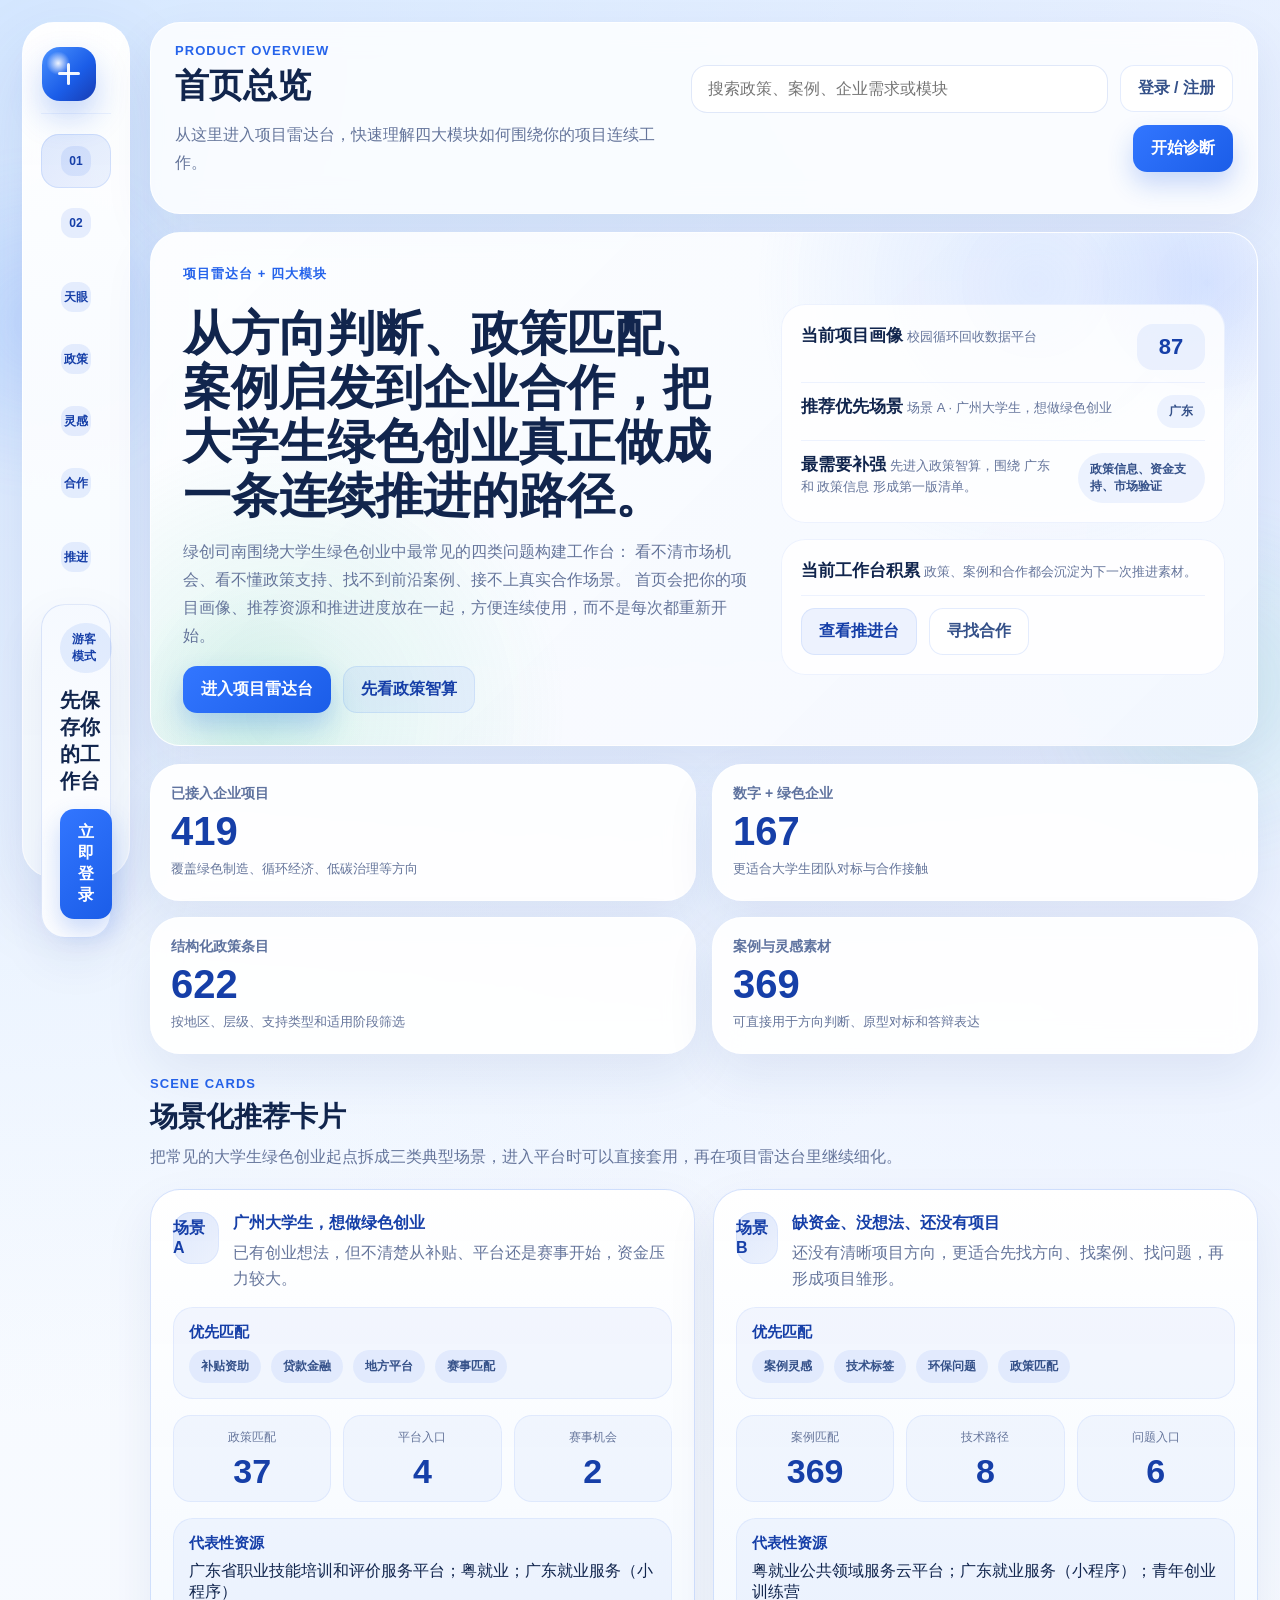
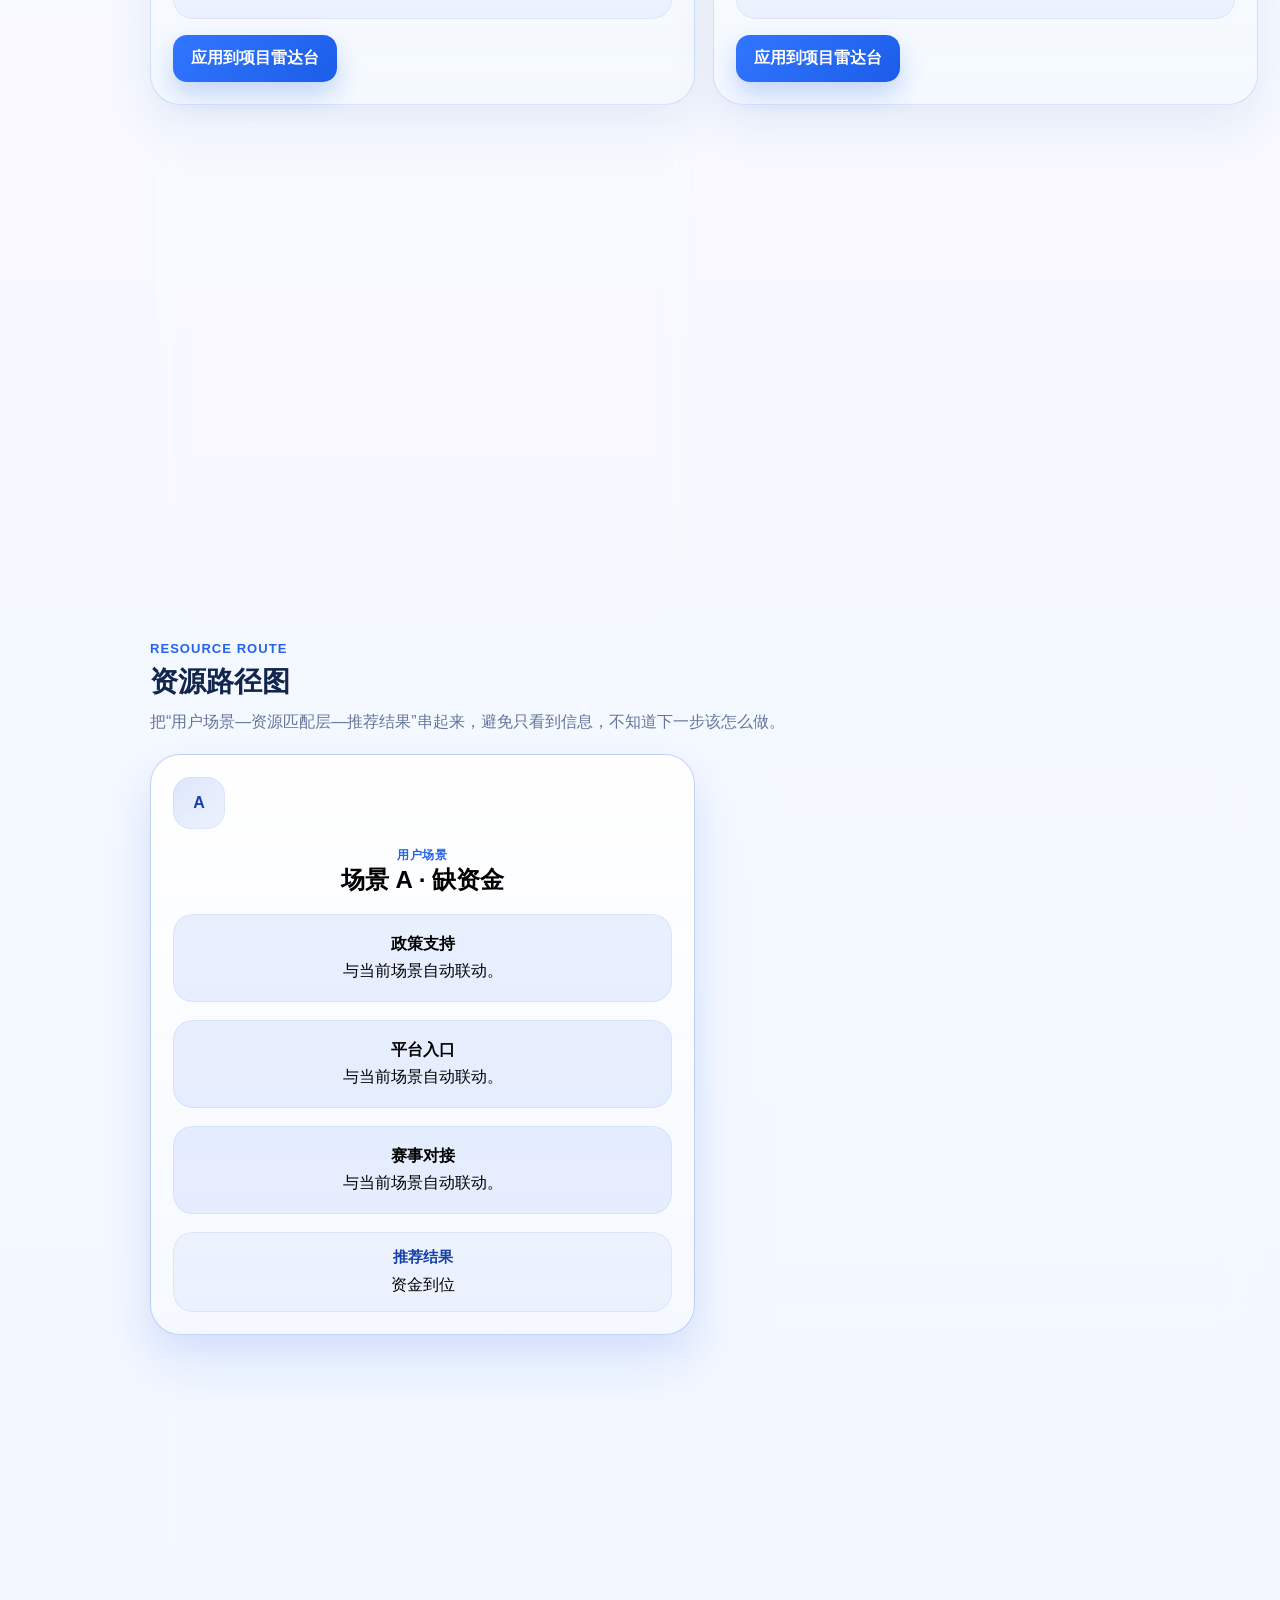
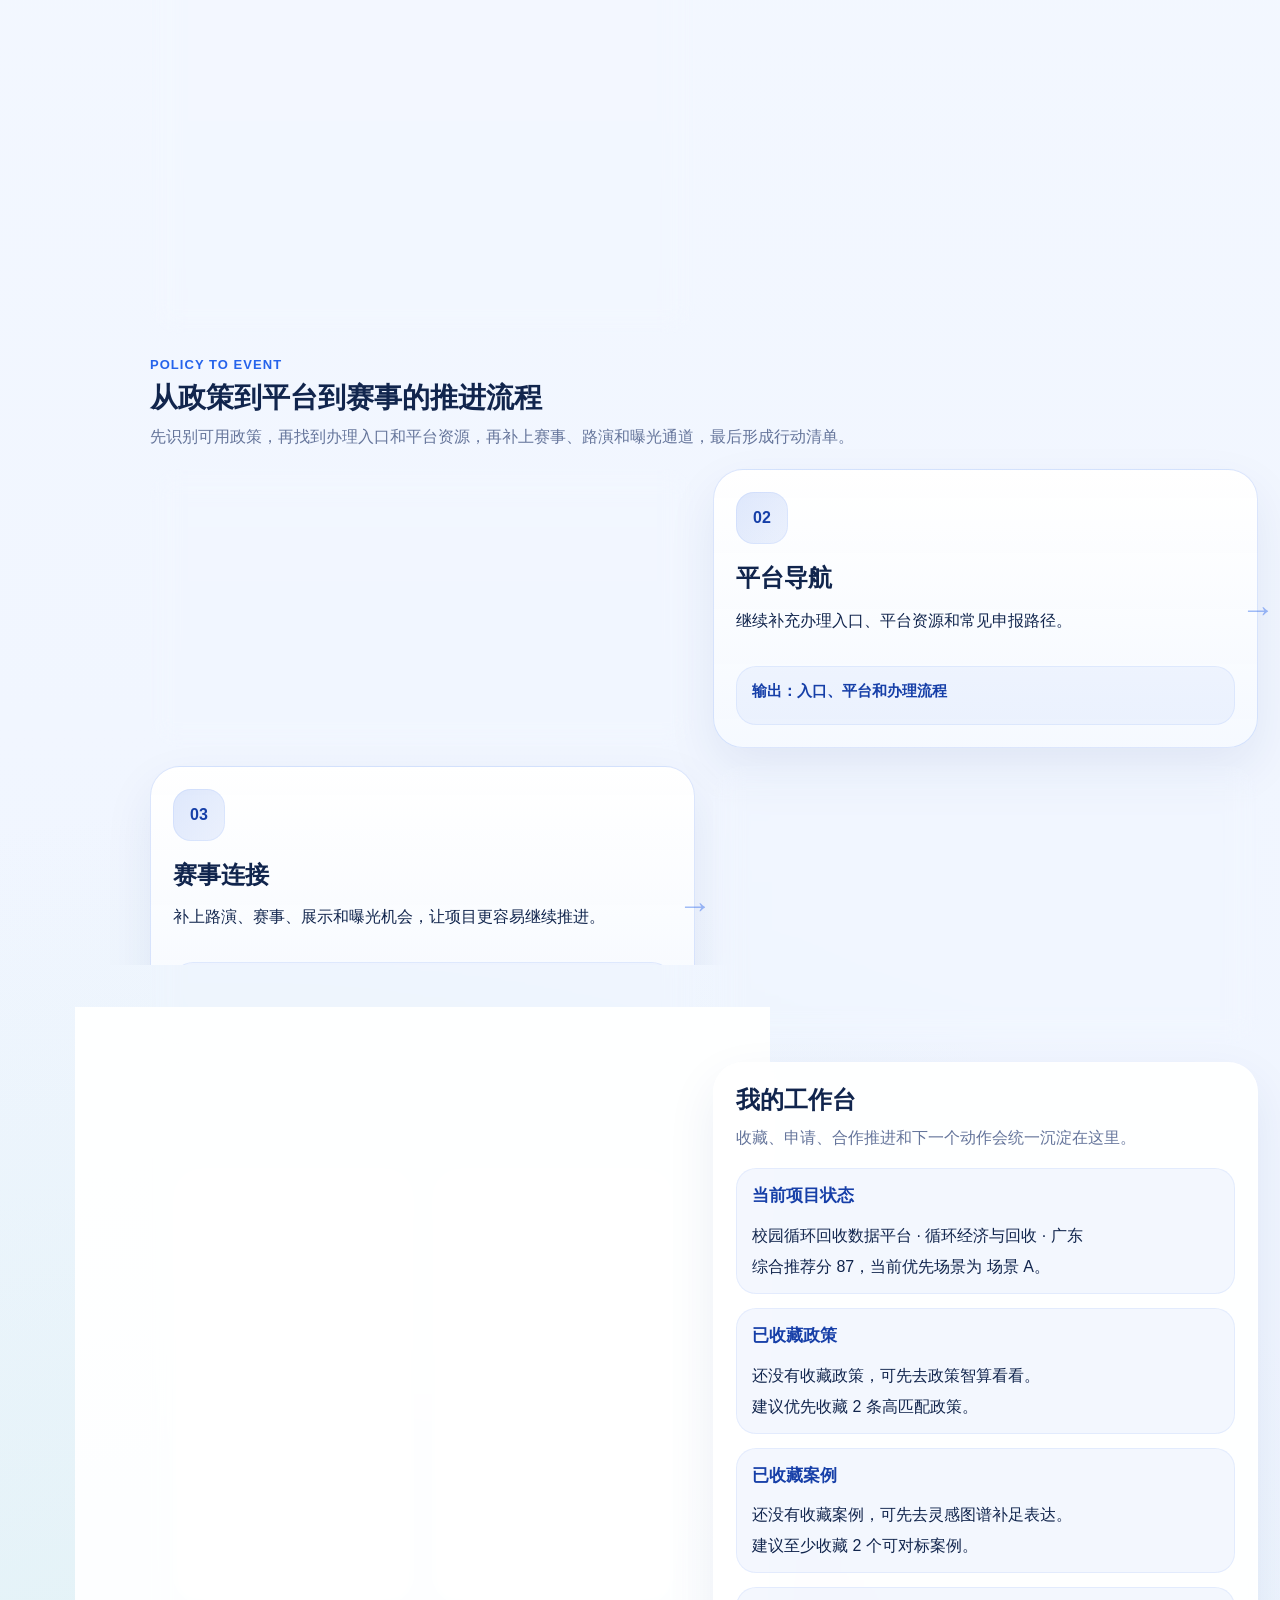
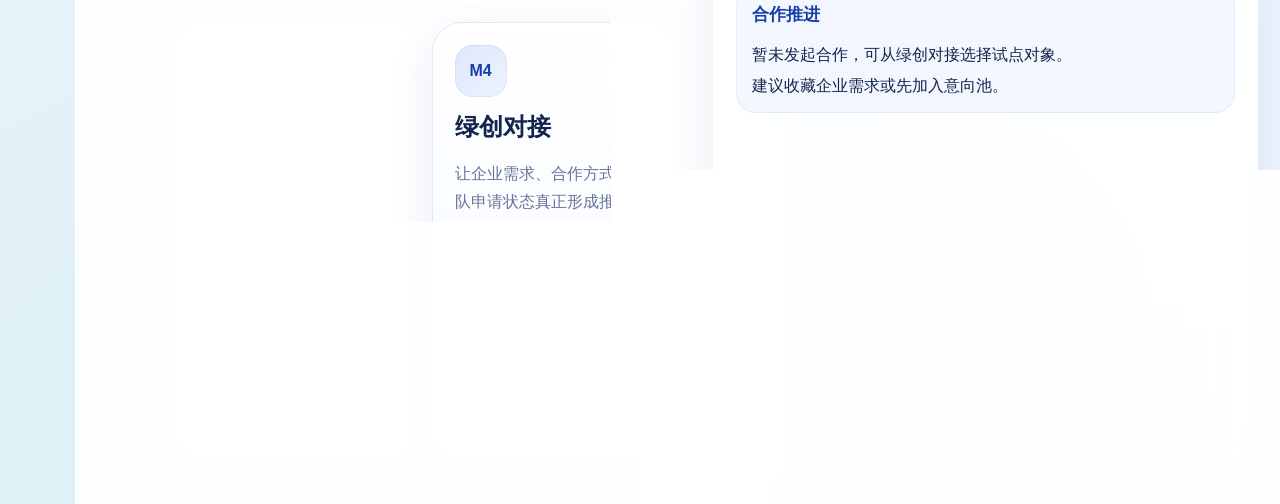
==== commit be32ed89: "Refine product around four-module prototype" ====
--- a/index.html
+++ b/index.html
@@ -3,369 +3,4925 @@
 <head>
   <meta charset="UTF-8">
   <meta name="viewport" content="width=device-width, initial-scale=1.0">
-  <title>绿创司南 | 面向大学生的绿色创业导航平台</title>
-  <meta name="description" content="绿创司南帮助大学生快速完成绿色创业方向判断、政策匹配、案例参考与企业合作对接。">
-  <link rel="stylesheet" href="assets/styles.css">
+  <title>绿创司南 | 大学生绿色创业导航平台</title>
+  <meta name="description" content="面向大学生绿色创业的市场洞察、政策匹配、案例灵感与企业对接平台。">
+  <style>
+    :root {
+      --bg: #f5f8ff;
+      --bg-strong: #ffffff;
+      --surface: rgba(255, 255, 255, 0.92);
+      --surface-strong: #ffffff;
+      --surface-soft: #f3f7ff;
+      --line: rgba(41, 91, 214, 0.14);
+      --line-strong: rgba(41, 91, 214, 0.28);
+      --text: #11254d;
+      --muted: #65759b;
+      --primary: #2563eb;
+      --primary-deep: #163fa8;
+      --primary-soft: rgba(37, 99, 235, 0.11);
+      --green: #20a779;
+      --green-soft: rgba(32, 167, 121, 0.12);
+      --gold: #efb94a;
+      --gold-soft: rgba(239, 185, 74, 0.14);
+      --danger: #dc5d78;
+      --danger-soft: rgba(220, 93, 120, 0.14);
+      --shadow: 0 20px 50px rgba(20, 54, 133, 0.08);
+      --shadow-lg: 0 30px 80px rgba(22, 63, 168, 0.12);
+      --radius-xl: 30px;
+      --radius-lg: 24px;
+      --radius-md: 18px;
+      --radius-sm: 14px;
+    }
+
+    * {
+      box-sizing: border-box;
+    }
+
+    html,
+    body {
+      margin: 0;
+      min-height: 100%;
+    }
+
+    body {
+      font-family: "Source Han Sans SC", "Noto Sans SC", "PingFang SC", "Microsoft YaHei", sans-serif;
+      color: var(--text);
+      background:
+        radial-gradient(circle at 0% 0%, rgba(174, 209, 255, 0.5), transparent 26%),
+        radial-gradient(circle at 100% 8%, rgba(213, 227, 255, 0.66), transparent 24%),
+        radial-gradient(circle at 18% 100%, rgba(187, 234, 219, 0.34), transparent 24%),
+        linear-gradient(180deg, #fbfdff 0%, #f4f8ff 48%, #eef4ff 100%);
+      overflow-x: hidden;
+    }
+
+    body::before,
+    body::after {
+      content: "";
+      position: fixed;
+      z-index: 0;
+      pointer-events: none;
+      border-radius: 50%;
+      filter: blur(22px);
+      opacity: 0.62;
+    }
+
+    body::before {
+      width: 320px;
+      height: 320px;
+      left: -120px;
+      top: 18vh;
+      background: radial-gradient(circle, rgba(124, 171, 255, 0.46), transparent 70%);
+    }
+
+    body::after {
+      width: 360px;
+      height: 360px;
+      right: -120px;
+      bottom: 4vh;
+      background: radial-gradient(circle, rgba(110, 215, 180, 0.28), transparent 72%);
+    }
+
+    button,
+    input,
+    select,
+    textarea {
+      font: inherit;
+    }
+
+    button {
+      cursor: pointer;
+      outline: none;
+    }
+
+    input,
+    select,
+    textarea {
+      outline: none;
+    }
+
+    .app-shell {
+      position: relative;
+      z-index: 1;
+      display: grid;
+      grid-template-columns: 280px minmax(0, 1fr);
+      gap: 20px;
+      max-width: 1760px;
+      margin: 0 auto;
+      padding: 22px;
+    }
+
+    .sidebar {
+      position: sticky;
+      top: 22px;
+      height: calc(100vh - 44px);
+      display: flex;
+      flex-direction: column;
+      gap: 20px;
+      padding: 22px 18px;
+      border: 1px solid rgba(255, 255, 255, 0.84);
+      border-radius: 32px;
+      background:
+        linear-gradient(180deg, rgba(255, 255, 255, 0.96), rgba(245, 249, 255, 0.95));
+      box-shadow: var(--shadow-lg);
+      backdrop-filter: blur(16px);
+    }
+
+    .brand-block {
+      display: flex;
+      align-items: center;
+      gap: 14px;
+      padding: 2px 4px 12px;
+      border-bottom: 1px solid rgba(37, 99, 235, 0.08);
+    }
+
+    .brand-mark {
+      width: 54px;
+      height: 54px;
+      flex: 0 0 auto;
+      border-radius: 18px;
+      background:
+        radial-gradient(circle at 30% 30%, rgba(255, 255, 255, 0.92), transparent 22%),
+        linear-gradient(135deg, #4a92ff, #1b5de8 58%, #173cb2);
+      box-shadow: 0 16px 32px rgba(27, 93, 232, 0.26);
+      position: relative;
+    }
+
+    .brand-mark::before,
+    .brand-mark::after {
+      content: "";
+      position: absolute;
+      background: rgba(255, 255, 255, 0.94);
+      border-radius: 999px;
+    }
+
+    .brand-mark::before {
+      width: 22px;
+      height: 3px;
+      left: 16px;
+      top: 25px;
+    }
+
+    .brand-mark::after {
+      width: 3px;
+      height: 22px;
+      left: 25px;
+      top: 16px;
+    }
+
+    .brand-copy strong {
+      display: block;
+      font-size: 28px;
+      line-height: 1.1;
+      letter-spacing: 0.02em;
+    }
+
+    .brand-copy span {
+      display: block;
+      margin-top: 6px;
+      color: var(--muted);
+      font-size: 13px;
+      line-height: 1.6;
+    }
+
+    .nav-group {
+      display: grid;
+      gap: 8px;
+    }
+
+    .nav-caption {
+      padding: 0 10px;
+      font-size: 12px;
+      font-weight: 800;
+      color: #7083ad;
+      letter-spacing: 0.08em;
+      text-transform: uppercase;
+    }
+
+    .nav-link {
+      display: flex;
+      align-items: center;
+      gap: 12px;
+      width: 100%;
+      border: 0;
+      border-radius: 18px;
+      padding: 12px 14px;
+      background: transparent;
+      color: #345089;
+      text-align: left;
+      transition: transform 0.2s ease, background 0.2s ease, box-shadow 0.2s ease;
+    }
+
+    .nav-link:hover {
+      transform: translateX(2px);
+      background: rgba(37, 99, 235, 0.06);
+    }
+
+    .nav-link.active {
+      background: linear-gradient(135deg, rgba(37, 99, 235, 0.14), rgba(37, 99, 235, 0.08));
+      box-shadow: inset 0 0 0 1px rgba(37, 99, 235, 0.12);
+      color: var(--primary-deep);
+    }
+
+    .nav-pill {
+      width: 30px;
+      height: 30px;
+      flex: 0 0 auto;
+      display: inline-flex;
+      align-items: center;
+      justify-content: center;
+      border-radius: 12px;
+      background: rgba(37, 99, 235, 0.1);
+      font-size: 12px;
+      font-weight: 800;
+      color: var(--primary-deep);
+    }
+
+    .sidebar-profile {
+      margin-top: auto;
+      display: grid;
+      gap: 14px;
+      padding: 18px;
+      border-radius: 24px;
+      border: 1px solid var(--line);
+      background: linear-gradient(180deg, rgba(245, 249, 255, 0.96), rgba(255, 255, 255, 0.96));
+      box-shadow: var(--shadow);
+    }
+
+    .profile-role {
+      display: inline-flex;
+      align-items: center;
+      width: fit-content;
+      gap: 8px;
+      padding: 8px 12px;
+      border-radius: 999px;
+      background: rgba(37, 99, 235, 0.1);
+      color: var(--primary-deep);
+      font-size: 12px;
+      font-weight: 800;
+    }
+
+    .sidebar-profile h4 {
+      margin: 0;
+      font-size: 20px;
+    }
+
+    .sidebar-profile p,
+    .sidebar-profile li,
+    .topbar-copy p,
+    .hero-copy p,
+    .section-head p,
+    .panel p,
+    .module-card p,
+    .empty-card p,
+    .detail-list li,
+    .timeline-item p,
+    .drawer-panel p {
+      color: var(--muted);
+      line-height: 1.75;
+    }
+
+    .sidebar-profile ul,
+    .detail-list,
+    .summary-list {
+      margin: 0;
+      padding-left: 18px;
+    }
+
+    .main-shell {
+      min-width: 0;
+    }
+
+    .topbar {
+      display: flex;
+      align-items: center;
+      justify-content: space-between;
+      gap: 18px;
+      padding: 20px 24px;
+      margin-bottom: 18px;
+      border-radius: 30px;
+      border: 1px solid rgba(255, 255, 255, 0.84);
+      background: rgba(255, 255, 255, 0.82);
+      backdrop-filter: blur(14px);
+      box-shadow: var(--shadow);
+    }
+
+    .topbar-kicker,
+    .hero-kicker,
+    .section-kicker {
+      color: var(--primary);
+      font-size: 13px;
+      font-weight: 800;
+      letter-spacing: 0.08em;
+      text-transform: uppercase;
+    }
+
+    .topbar-copy h1,
+    .hero-copy h2,
+    .module-head h2,
+    .section-head h3 {
+      margin: 8px 0 0;
+    }
+
+    .topbar-copy h1 {
+      font-size: 34px;
+      line-height: 1.16;
+    }
+
+    .topbar-tools {
+      display: flex;
+      align-items: center;
+      justify-content: flex-end;
+      gap: 12px;
+      flex-wrap: wrap;
+      min-width: 420px;
+    }
+
+    .search-wrap {
+      position: relative;
+      min-width: 320px;
+      flex: 1 1 360px;
+    }
+
+    .search-wrap input,
+    .field select,
+    .field input,
+    .field textarea,
+    .filter-field select,
+    .filter-field input {
+      width: 100%;
+      border: 1px solid var(--line);
+      border-radius: 16px;
+      background: #ffffff;
+      color: var(--text);
+      transition: border-color 0.2s ease, box-shadow 0.2s ease;
+    }
+
+    .search-wrap input {
+      padding: 14px 16px;
+      box-shadow: inset 0 1px 0 rgba(255, 255, 255, 0.9);
+    }
+
+    .search-wrap input:focus,
+    .field select:focus,
+    .field input:focus,
+    .field textarea:focus,
+    .filter-field select:focus,
+    .filter-field input:focus {
+      border-color: rgba(37, 99, 235, 0.3);
+      box-shadow: 0 0 0 4px rgba(37, 99, 235, 0.08);
+    }
+
+    .search-dropdown {
+      position: absolute;
+      top: calc(100% + 10px);
+      left: 0;
+      right: 0;
+      display: none;
+      padding: 8px;
+      border-radius: 18px;
+      border: 1px solid var(--line);
+      background: rgba(255, 255, 255, 0.98);
+      box-shadow: var(--shadow);
+    }
+
+    .search-dropdown.show {
+      display: grid;
+      gap: 4px;
+    }
+
+    .search-item {
+      border: 0;
+      border-radius: 14px;
+      padding: 12px 14px;
+      background: transparent;
+      text-align: left;
+      transition: background 0.2s ease;
+    }
+
+    .search-item:hover {
+      background: rgba(37, 99, 235, 0.08);
+    }
+
+    .search-item strong {
+      display: block;
+      font-size: 15px;
+    }
+
+    .search-item span {
+      display: block;
+      color: var(--muted);
+      font-size: 13px;
+      margin-top: 4px;
+    }
+
+    .primary-btn,
+    .secondary-btn,
+    .ghost-btn,
+    .tiny-btn,
+    .action-btn {
+      border: 0;
+      border-radius: 14px;
+      font-weight: 700;
+      transition: transform 0.2s ease, box-shadow 0.2s ease, background 0.2s ease;
+    }
+
+    .primary-btn:hover,
+    .secondary-btn:hover,
+    .ghost-btn:hover,
+    .tiny-btn:hover,
+    .action-btn:hover {
+      transform: translateY(-1px);
+    }
+
+    .primary-btn {
+      padding: 13px 18px;
+      color: #ffffff;
+      background: linear-gradient(135deg, #3276ff, #1b5de8);
+      box-shadow: 0 12px 26px rgba(27, 93, 232, 0.24);
+    }
+
+    .secondary-btn {
+      padding: 13px 18px;
+      color: var(--primary-deep);
+      background: rgba(37, 99, 235, 0.08);
+      box-shadow: inset 0 0 0 1px rgba(37, 99, 235, 0.1);
+    }
+
+    .ghost-btn {
+      padding: 13px 18px;
+      color: #355189;
+      background: rgba(255, 255, 255, 0.94);
+      box-shadow: inset 0 0 0 1px rgba(37, 99, 235, 0.12);
+    }
+
+    .tiny-btn,
+    .action-btn {
+      padding: 10px 14px;
+      font-size: 13px;
+    }
+
+    .tiny-btn {
+      background: rgba(37, 99, 235, 0.08);
+      color: var(--primary-deep);
+    }
+
+    .action-btn {
+      background: rgba(32, 167, 121, 0.1);
+      color: #0d7753;
+    }
+
+    .views {
+      display: grid;
+      gap: 18px;
+    }
+
+    .view {
+      display: none;
+      gap: 18px;
+      animation: fadeIn 0.28s ease;
+    }
+
+    .view.active {
+      display: grid;
+    }
+
+    @keyframes fadeIn {
+      from {
+        opacity: 0;
+        transform: translateY(8px);
+      }
+      to {
+        opacity: 1;
+        transform: translateY(0);
+      }
+    }
+
+    .hero-card,
+    .panel,
+    .module-card,
+    .metric-card,
+    .scene-card,
+    .path-card,
+    .flow-card,
+    .list-card,
+    .company-card,
+    .policy-card,
+    .case-card,
+    .progress-card,
+    .empty-card,
+    .drawer-panel,
+    .modal-panel {
+      border-radius: var(--radius-xl);
+      border: 1px solid rgba(255, 255, 255, 0.76);
+      background: var(--surface);
+      box-shadow: var(--shadow);
+      backdrop-filter: blur(14px);
+    }
+
+    .hero-card {
+      position: relative;
+      overflow: hidden;
+      display: grid;
+      grid-template-columns: minmax(0, 1.24fr) minmax(340px, 0.96fr);
+      gap: 24px;
+      padding: 32px;
+      background:
+        radial-gradient(circle at 80% 10%, rgba(126, 170, 255, 0.2), transparent 28%),
+        radial-gradient(circle at 12% 94%, rgba(80, 204, 164, 0.16), transparent 26%),
+        linear-gradient(135deg, rgba(255, 255, 255, 0.92), rgba(244, 248, 255, 0.94));
+    }
+
+    .hero-card::before {
+      content: "";
+      position: absolute;
+      right: -90px;
+      top: -90px;
+      width: 280px;
+      height: 280px;
+      border-radius: 50%;
+      background: radial-gradient(circle, rgba(70, 125, 255, 0.16), transparent 68%);
+    }
+
+    .hero-card::after {
+      content: "";
+      position: absolute;
+      left: -40px;
+      bottom: -100px;
+      width: 260px;
+      height: 260px;
+      border-radius: 50%;
+      background: radial-gradient(circle, rgba(74, 194, 156, 0.14), transparent 70%);
+    }
+
+    .hero-copy {
+      position: relative;
+      z-index: 1;
+      display: grid;
+      gap: 16px;
+    }
+
+    .hero-copy h2 {
+      font-size: 48px;
+      line-height: 1.12;
+      max-width: 920px;
+    }
+
+    .hero-copy p {
+      margin: 0;
+      max-width: 860px;
+      font-size: 16px;
+    }
+
+    .hero-actions,
+    .action-row,
+    .button-row,
+    .chip-row,
+    .tag-row,
+    .drawer-actions {
+      display: flex;
+      flex-wrap: wrap;
+      gap: 12px;
+    }
+
+    .hero-aside {
+      position: relative;
+      z-index: 1;
+      display: grid;
+      gap: 16px;
+      align-content: center;
+    }
+
+    .summary-panel {
+      display: grid;
+      gap: 12px;
+      padding: 20px;
+      border-radius: 24px;
+      background: rgba(255, 255, 255, 0.84);
+      box-shadow: inset 0 0 0 1px rgba(37, 99, 235, 0.08);
+    }
+
+    .summary-row {
+      display: flex;
+      align-items: flex-start;
+      justify-content: space-between;
+      gap: 14px;
+      padding-bottom: 12px;
+      border-bottom: 1px solid rgba(37, 99, 235, 0.08);
+    }
+
+    .summary-row:last-child {
+      padding-bottom: 0;
+      border-bottom: 0;
+    }
+
+    .summary-row strong {
+      font-size: 17px;
+      line-height: 1.4;
+    }
+
+    .summary-row span {
+      color: var(--muted);
+      font-size: 13px;
+      line-height: 1.6;
+    }
+
+    .summary-value {
+      display: inline-flex;
+      align-items: center;
+      justify-content: center;
+      min-width: 68px;
+      padding: 10px 12px;
+      border-radius: 16px;
+      background: rgba(37, 99, 235, 0.08);
+      color: var(--primary-deep);
+      font-size: 22px;
+      font-weight: 800;
+    }
+
+    .metric-row {
+      display: grid;
+      grid-template-columns: repeat(4, minmax(0, 1fr));
+      gap: 16px;
+    }
+
+    .metric-card {
+      padding: 20px;
+      display: grid;
+      gap: 8px;
+    }
+
+    .metric-card .metric-label {
+      color: #5f739f;
+      font-size: 14px;
+      font-weight: 700;
+    }
+
+    .metric-card .metric-value {
+      font-size: 40px;
+      font-weight: 800;
+      color: var(--primary-deep);
+      line-height: 1;
+    }
+
+    .metric-card .metric-note {
+      color: var(--muted);
+      font-size: 13px;
+      line-height: 1.6;
+    }
+
+    .workspace-grid,
+    .two-col,
+    .three-col,
+    .four-col,
+    .module-grid,
+    .scene-grid,
+    .path-grid,
+    .flow-grid,
+    .radar-grid,
+    .collab-grid,
+    .progress-grid,
+    .recommend-grid,
+    .list-grid {
+      display: grid;
+      gap: 18px;
+    }
+
+    .two-col {
+      grid-template-columns: repeat(2, minmax(0, 1fr));
+    }
+
+    .three-col,
+    .scene-grid,
+    .path-grid {
+      grid-template-columns: repeat(3, minmax(0, 1fr));
+    }
+
+    .four-col,
+    .flow-grid {
+      grid-template-columns: repeat(4, minmax(0, 1fr));
+    }
+
+    .module-grid,
+    .recommend-grid {
+      grid-template-columns: repeat(4, minmax(0, 1fr));
+    }
+
+    .radar-grid {
+      grid-template-columns: minmax(350px, 0.86fr) minmax(0, 1.14fr);
+    }
+
+    .collab-grid {
+      grid-template-columns: minmax(0, 1.08fr) minmax(360px, 0.92fr);
+    }
+
+    .progress-grid {
+      grid-template-columns: minmax(360px, 0.94fr) minmax(0, 1.06fr);
+    }
+
+    .panel,
+    .module-card,
+    .scene-card,
+    .path-card,
+    .flow-card,
+    .list-card,
+    .company-card,
+    .policy-card,
+    .case-card,
+    .progress-card,
+    .empty-card {
+      padding: 22px;
+    }
+
+    .section-head,
+    .module-head,
+    .panel-head {
+      display: flex;
+      align-items: flex-start;
+      justify-content: space-between;
+      gap: 16px;
+    }
+
+    .section-head h3,
+    .panel-head h3,
+    .module-head h2 {
+      font-size: 28px;
+      line-height: 1.28;
+    }
+
+    .panel-head {
+      margin-bottom: 16px;
+    }
+
+    .panel-head h3 {
+      margin: 0;
+      font-size: 24px;
+    }
+
+    .section-head p,
+    .module-head p,
+    .panel-head p {
+      margin: 8px 0 0;
+      max-width: 860px;
+    }
+
+    .module-head {
+      padding: 2px 4px;
+    }
+
+    .section-head {
+      margin-top: 4px;
+    }
+
+    .module-card {
+      display: grid;
+      gap: 14px;
+      background:
+        linear-gradient(180deg, rgba(255, 255, 255, 0.96), rgba(246, 249, 255, 0.94));
+      border: 1px solid rgba(37, 99, 235, 0.12);
+    }
+
+    .module-card .module-mark,
+    .scene-card .scene-mark,
+    .path-card .path-mark,
+    .flow-card .flow-mark {
+      width: 52px;
+      height: 52px;
+      display: inline-flex;
+      align-items: center;
+      justify-content: center;
+      border-radius: 18px;
+      background: linear-gradient(135deg, rgba(37, 99, 235, 0.15), rgba(37, 99, 235, 0.08));
+      color: var(--primary-deep);
+      font-size: 16px;
+      font-weight: 800;
+      box-shadow: inset 0 0 0 1px rgba(37, 99, 235, 0.08);
+    }
+
+    .module-card h4,
+    .scene-card h4,
+    .policy-card h4,
+    .case-card h4,
+    .company-card h4,
+    .path-card h4,
+    .flow-card h4,
+    .progress-card h4 {
+      margin: 0;
+      font-size: 24px;
+      line-height: 1.35;
+    }
+
+    .card-meta,
+    .info-tags,
+    .badge-row,
+    .match-row,
+    .stat-line,
+    .route-list,
+    .resource-list {
+      display: flex;
+      flex-wrap: wrap;
+      gap: 10px;
+    }
+
+    .info-tag,
+    .badge,
+    .mini-pill {
+      display: inline-flex;
+      align-items: center;
+      gap: 8px;
+      padding: 8px 12px;
+      border-radius: 999px;
+      background: rgba(37, 99, 235, 0.08);
+      color: #355189;
+      font-size: 12px;
+      font-weight: 800;
+    }
+
+    .badge.green {
+      background: var(--green-soft);
+      color: #0b7d57;
+    }
+
+    .badge.gold {
+      background: var(--gold-soft);
+      color: #88600b;
+    }
+
+    .badge.danger {
+      background: var(--danger-soft);
+      color: #a13854;
+    }
+
+    .scene-card {
+      display: grid;
+      gap: 16px;
+      border: 1px solid rgba(37, 99, 235, 0.18);
+      background:
+        linear-gradient(180deg, rgba(255, 255, 255, 0.98), rgba(244, 249, 255, 0.96));
+    }
+
+    .scene-head {
+      display: flex;
+      align-items: flex-start;
+      gap: 14px;
+    }
+
+    .scene-copy strong {
+      display: block;
+      color: var(--primary-deep);
+      font-size: 16px;
+      line-height: 1.4;
+    }
+
+    .scene-copy span {
+      display: block;
+      margin-top: 6px;
+      color: var(--muted);
+      line-height: 1.6;
+    }
+
+    .scene-score-grid {
+      display: grid;
+      grid-template-columns: repeat(3, minmax(0, 1fr));
+      gap: 12px;
+    }
+
+    .scene-score {
+      padding: 14px;
+      border-radius: 18px;
+      background: rgba(37, 99, 235, 0.05);
+      text-align: center;
+      box-shadow: inset 0 0 0 1px rgba(37, 99, 235, 0.08);
+    }
+
+    .scene-score span {
+      display: block;
+      color: var(--muted);
+      font-size: 12px;
+    }
+
+    .scene-score strong {
+      display: block;
+      margin-top: 8px;
+      font-size: 34px;
+      color: var(--primary-deep);
+      line-height: 1;
+    }
+
+    .scene-resource-box,
+    .path-node,
+    .detail-box,
+    .drawer-box,
+    .stat-box,
+    .explain-box,
+    .workbench-card,
+    .timeline-item,
+    .todo-card,
+    .progress-stage {
+      padding: 16px;
+      border-radius: 20px;
+      background: rgba(37, 99, 235, 0.05);
+      box-shadow: inset 0 0 0 1px rgba(37, 99, 235, 0.08);
+    }
+
+    .scene-resource-box strong,
+    .detail-box strong,
+    .drawer-box strong,
+    .stat-box strong,
+    .explain-box strong,
+    .workbench-card strong,
+    .todo-card strong,
+    .progress-stage strong {
+      display: block;
+      font-size: 15px;
+      color: var(--primary-deep);
+      margin-bottom: 8px;
+    }
+
+    .path-grid {
+      align-items: stretch;
+    }
+
+    .path-card {
+      display: grid;
+      gap: 18px;
+      background:
+        linear-gradient(180deg, rgba(255, 255, 255, 0.98), rgba(245, 249, 255, 0.96));
+      border: 1px solid rgba(37, 99, 235, 0.12);
+    }
+
+    .path-card.active {
+      border-color: rgba(37, 99, 235, 0.28);
+      box-shadow: 0 24px 48px rgba(37, 99, 235, 0.16);
+    }
+
+    .path-card.active .path-node {
+      background: rgba(37, 99, 235, 0.09);
+    }
+
+    .path-node {
+      min-height: 88px;
+      display: grid;
+      align-content: center;
+      gap: 6px;
+    }
+
+    .flow-card {
+      position: relative;
+      display: grid;
+      gap: 18px;
+      border: 1px solid rgba(37, 99, 235, 0.16);
+      background:
+        linear-gradient(180deg, rgba(255, 255, 255, 0.98), rgba(245, 249, 255, 0.96));
+    }
+
+    .flow-card::after {
+      content: "→";
+      position: absolute;
+      right: -18px;
+      top: 50%;
+      transform: translateY(-50%);
+      color: rgba(37, 99, 235, 0.44);
+      font-size: 34px;
+      font-weight: 700;
+    }
+
+    .flow-grid .flow-card:last-child::after {
+      display: none;
+    }
+
+    .flow-mark {
+      width: 58px;
+      height: 58px;
+      font-size: 18px;
+    }
+
+    .flow-card ul {
+      margin: 0;
+      padding-left: 18px;
+      color: var(--muted);
+      line-height: 1.75;
+    }
+
+    .form-card {
+      display: grid;
+      gap: 16px;
+    }
+
+    .field-grid,
+    .filter-grid {
+      display: grid;
+      gap: 14px;
+      grid-template-columns: repeat(2, minmax(0, 1fr));
+    }
+
+    .field,
+    .filter-field {
+      display: grid;
+      gap: 8px;
+    }
+
+    .field span,
+    .filter-field span,
+    .field-label {
+      font-size: 14px;
+      font-weight: 800;
+      color: #3a5690;
+    }
+
+    .field select,
+    .field input,
+    .field textarea,
+    .filter-field select,
+    .filter-field input {
+      padding: 13px 14px;
+      min-height: 52px;
+    }
+
+    .field textarea {
+      resize: vertical;
+      min-height: 120px;
+    }
+
+    .chip-wrap {
+      display: flex;
+      flex-wrap: wrap;
+      gap: 10px;
+    }
+
+    .chip {
+      border: 0;
+      border-radius: 999px;
+      padding: 10px 14px;
+      background: rgba(37, 99, 235, 0.08);
+      color: #355189;
+      font-size: 13px;
+      font-weight: 700;
+      transition: background 0.2s ease, color 0.2s ease, box-shadow 0.2s ease;
+    }
+
+    .chip.active {
+      background: linear-gradient(135deg, #3276ff, #1b5de8);
+      color: #ffffff;
+      box-shadow: 0 12px 24px rgba(27, 93, 232, 0.22);
+    }
+
+    .radar-result {
+      display: grid;
+      gap: 18px;
+    }
+
+    .radar-topline {
+      display: grid;
+      grid-template-columns: 180px minmax(0, 1fr);
+      gap: 18px;
+      align-items: center;
+    }
+
+    .score-ring {
+      position: relative;
+      width: 170px;
+      height: 170px;
+      border-radius: 50%;
+      background: conic-gradient(#2e73ff calc(var(--score) * 1%), rgba(37, 99, 235, 0.12) 0);
+      box-shadow: 0 20px 40px rgba(37, 99, 235, 0.16);
+    }
+
+    .score-ring::after {
+      content: "";
+      position: absolute;
+      inset: 18px;
+      border-radius: 50%;
+      background: rgba(255, 255, 255, 0.96);
+      box-shadow: inset 0 0 0 1px rgba(37, 99, 235, 0.08);
+    }
+
+    .score-core {
+      position: absolute;
+      inset: 18px;
+      z-index: 1;
+      display: flex;
+      flex-direction: column;
+      align-items: center;
+      justify-content: center;
+      gap: 4px;
+      text-align: center;
+    }
+
+    .score-core strong {
+      font-size: 56px;
+      color: var(--primary-deep);
+      line-height: 1;
+    }
+
+    .score-core span {
+      color: var(--muted);
+      font-size: 13px;
+      font-weight: 700;
+    }
+
+    .dimension-bars,
+    .bar-list {
+      display: grid;
+      gap: 12px;
+    }
+
+    .bar-item {
+      display: grid;
+      grid-template-columns: 112px 1fr 52px;
+      align-items: center;
+      gap: 12px;
+    }
+
+    .bar-item span,
+    .bar-item strong {
+      font-size: 13px;
+      font-weight: 700;
+      color: #39548b;
+    }
+
+    .bar-track {
+      position: relative;
+      height: 14px;
+      border-radius: 999px;
+      background: rgba(37, 99, 235, 0.1);
+      overflow: hidden;
+    }
+
+    .bar-fill {
+      height: 100%;
+      border-radius: inherit;
+      background: linear-gradient(90deg, #60a5fa, #2563eb);
+    }
+
+    .recommend-grid {
+      margin-top: 4px;
+    }
+
+    .recommend-card {
+      display: grid;
+      gap: 12px;
+      padding: 18px;
+      border-radius: 22px;
+      background: linear-gradient(180deg, rgba(255, 255, 255, 0.96), rgba(246, 250, 255, 0.95));
+      border: 1px solid rgba(37, 99, 235, 0.1);
+      box-shadow: var(--shadow);
+    }
+
+    .recommend-card h4 {
+      margin: 0;
+      font-size: 20px;
+      line-height: 1.4;
+    }
+
+    .filter-bar {
+      display: grid;
+      grid-template-columns: repeat(4, minmax(0, 1fr));
+      gap: 14px;
+    }
+
+    .filter-bar .wide {
+      grid-column: span 2;
+    }
+
+    .chart-panel,
+    .heat-list,
+    .list-stack,
+    .card-stack,
+    .timeline-list,
+    .todo-list,
+    .workbench-stack {
+      display: grid;
+      gap: 14px;
+    }
+
+    .chart-card {
+      display: grid;
+      gap: 14px;
+      padding: 18px;
+      border-radius: 24px;
+      background: rgba(255, 255, 255, 0.78);
+      box-shadow: inset 0 0 0 1px rgba(37, 99, 235, 0.08);
+    }
+
+    .chart-card h4,
+    .detail-box h4,
+    .drawer-box h4 {
+      margin: 0;
+      font-size: 18px;
+    }
+
+    .mini-bar-list {
+      display: grid;
+      gap: 12px;
+    }
+
+    .mini-bar-item {
+      display: grid;
+      grid-template-columns: minmax(0, 1fr) 52px;
+      gap: 10px;
+      align-items: center;
+    }
+
+    .mini-bar-head {
+      display: flex;
+      justify-content: space-between;
+      gap: 12px;
+      font-size: 13px;
+      font-weight: 700;
+      color: #3a5590;
+      margin-bottom: 8px;
+    }
+
+    .heat-item,
+    .list-card,
+    .workbench-card,
+    .timeline-item,
+    .todo-card,
+    .progress-card {
+      display: grid;
+      gap: 10px;
+    }
+
+    .heat-item {
+      padding: 16px;
+      border-radius: 20px;
+      background: rgba(37, 99, 235, 0.05);
+      box-shadow: inset 0 0 0 1px rgba(37, 99, 235, 0.08);
+    }
+
+    .heat-head,
+    .card-head,
+    .progress-head {
+      display: flex;
+      align-items: flex-start;
+      justify-content: space-between;
+      gap: 14px;
+    }
+
+    .heat-item strong,
+    .list-card strong,
+    .workbench-card strong,
+    .timeline-item strong,
+    .todo-card strong,
+    .progress-card strong {
+      font-size: 17px;
+      color: var(--primary-deep);
+      line-height: 1.4;
+    }
+
+    .policy-card,
+    .case-card,
+    .company-card {
+      display: grid;
+      gap: 14px;
+      border: 1px solid rgba(37, 99, 235, 0.12);
+      background:
+        linear-gradient(180deg, rgba(255, 255, 255, 0.97), rgba(246, 249, 255, 0.95));
+    }
+
+    .policy-card.highlighted,
+    .case-card.highlighted,
+    .company-card.highlighted {
+      border-color: rgba(37, 99, 235, 0.3);
+      box-shadow: 0 18px 40px rgba(37, 99, 235, 0.18);
+    }
+
+    .card-title-box {
+      display: grid;
+      gap: 8px;
+    }
+
+    .card-title-box span,
+    .card-foot span,
+    .meta-line,
+    .timeline-time,
+    .step-caption {
+      color: var(--muted);
+      font-size: 13px;
+      line-height: 1.6;
+    }
+
+    .meta-grid,
+    .key-grid {
+      display: grid;
+      grid-template-columns: repeat(2, minmax(0, 1fr));
+      gap: 10px;
+    }
+
+    .key-cell {
+      padding: 14px;
+      border-radius: 18px;
+      background: rgba(37, 99, 235, 0.05);
+      box-shadow: inset 0 0 0 1px rgba(37, 99, 235, 0.08);
+    }
+
+    .key-cell span {
+      display: block;
+      color: var(--muted);
+      font-size: 12px;
+      margin-bottom: 6px;
+    }
+
+    .key-cell strong {
+      display: block;
+      font-size: 22px;
+      line-height: 1.2;
+    }
+
+    .stepper {
+      display: grid;
+      grid-template-columns: repeat(5, minmax(0, 1fr));
+      gap: 14px;
+    }
+
+    .step-card {
+      position: relative;
+      display: grid;
+      gap: 10px;
+      padding: 18px;
+      border-radius: 22px;
+      background: rgba(255, 255, 255, 0.88);
+      box-shadow: var(--shadow);
+      border: 1px solid rgba(37, 99, 235, 0.08);
+    }
+
+    .step-card.done {
+      border-color: rgba(32, 167, 121, 0.22);
+      box-shadow: 0 18px 40px rgba(32, 167, 121, 0.14);
+    }
+
+    .step-card.active {
+      border-color: rgba(37, 99, 235, 0.24);
+      box-shadow: 0 22px 48px rgba(37, 99, 235, 0.16);
+    }
+
+    .step-index {
+      width: 40px;
+      height: 40px;
+      display: inline-flex;
+      align-items: center;
+      justify-content: center;
+      border-radius: 14px;
+      background: rgba(37, 99, 235, 0.08);
+      color: var(--primary-deep);
+      font-weight: 800;
+    }
+
+    .progress-detail {
+      display: grid;
+      gap: 16px;
+    }
+
+    .timeline-item {
+      position: relative;
+      padding-left: 22px;
+    }
+
+    .timeline-item::before {
+      content: "";
+      position: absolute;
+      left: 4px;
+      top: 10px;
+      width: 8px;
+      height: 8px;
+      border-radius: 50%;
+      background: var(--primary);
+    }
+
+    .timeline-item::after {
+      content: "";
+      position: absolute;
+      left: 7px;
+      top: 24px;
+      bottom: -12px;
+      width: 2px;
+      background: rgba(37, 99, 235, 0.12);
+    }
+
+    .timeline-list .timeline-item:last-child::after {
+      display: none;
+    }
+
+    .empty-card {
+      text-align: center;
+      background: rgba(255, 255, 255, 0.76);
+      border: 1px dashed rgba(37, 99, 235, 0.18);
+    }
+
+    .empty-card strong {
+      display: block;
+      font-size: 18px;
+      color: var(--primary-deep);
+      margin-bottom: 8px;
+    }
+
+    .modal,
+    .drawer {
+      position: fixed;
+      inset: 0;
+      z-index: 60;
+      display: none;
+      align-items: center;
+      justify-content: center;
+      padding: 20px;
+      background: rgba(9, 22, 52, 0.34);
+      backdrop-filter: blur(8px);
+    }
+
+    .modal.show,
+    .drawer.show {
+      display: flex;
+    }
+
+    .modal-panel {
+      width: min(1080px, 100%);
+      display: grid;
+      grid-template-columns: minmax(300px, 0.9fr) minmax(0, 1.1fr);
+      overflow: hidden;
+    }
+
+    .modal-aside {
+      padding: 34px 28px;
+      background:
+        radial-gradient(circle at 20% 20%, rgba(135, 176, 255, 0.28), transparent 28%),
+        linear-gradient(180deg, #215ddd, #173fb4);
+      color: #ffffff;
+      display: grid;
+      gap: 18px;
+      align-content: start;
+    }
+
+    .modal-aside h3 {
+      margin: 0;
+      font-size: 34px;
+      line-height: 1.2;
+    }
+
+    .modal-aside p,
+    .modal-aside li {
+      color: rgba(255, 255, 255, 0.84);
+      line-height: 1.8;
+    }
+
+    .modal-aside ul {
+      margin: 0;
+      padding-left: 18px;
+    }
+
+    .demo-card {
+      padding: 16px;
+      border-radius: 20px;
+      background: rgba(255, 255, 255, 0.12);
+      box-shadow: inset 0 0 0 1px rgba(255, 255, 255, 0.12);
+    }
+
+    .modal-main {
+      padding: 30px;
+      display: grid;
+      gap: 18px;
+      background: rgba(255, 255, 255, 0.98);
+    }
+
+    .modal-top {
+      display: flex;
+      align-items: center;
+      justify-content: space-between;
+      gap: 14px;
+    }
+
+    .tab-row {
+      display: flex;
+      gap: 10px;
+    }
+
+    .tab-btn {
+      border: 0;
+      border-radius: 999px;
+      padding: 10px 14px;
+      background: rgba(37, 99, 235, 0.08);
+      color: #355189;
+      font-weight: 700;
+    }
+
+    .tab-btn.active {
+      background: linear-gradient(135deg, #3276ff, #1b5de8);
+      color: #ffffff;
+    }
+
+    .auth-form {
+      display: none;
+      gap: 14px;
+    }
+
+    .auth-form.active {
+      display: grid;
+    }
+
+    .auth-grid {
+      display: grid;
+      grid-template-columns: repeat(2, minmax(0, 1fr));
+      gap: 14px;
+    }
+
+    .role-switch {
+      display: flex;
+      gap: 10px;
+      flex-wrap: wrap;
+    }
+
+    .role-pill {
+      border: 0;
+      border-radius: 999px;
+      padding: 10px 14px;
+      background: rgba(37, 99, 235, 0.08);
+      color: #355189;
+      font-weight: 700;
+    }
+
+    .role-pill.active {
+      background: rgba(32, 167, 121, 0.12);
+      color: #0b7d57;
+    }
+
+    .drawer {
+      justify-content: flex-end;
+      padding: 0;
+    }
+
+    .drawer-panel {
+      width: min(560px, 100%);
+      height: 100%;
+      border-radius: 0;
+      display: grid;
+      grid-template-rows: auto 1fr auto;
+      padding: 24px;
+      background: rgba(255, 255, 255, 0.98);
+      overflow-y: auto;
+    }
+
+    .drawer-head {
+      display: flex;
+      align-items: center;
+      justify-content: space-between;
+      gap: 14px;
+      padding-bottom: 14px;
+      border-bottom: 1px solid rgba(37, 99, 235, 0.08);
+      margin-bottom: 18px;
+    }
+
+    .drawer-head h3 {
+      margin: 0;
+      font-size: 28px;
+      line-height: 1.25;
+    }
+
+    .toast {
+      position: fixed;
+      right: 24px;
+      bottom: 24px;
+      z-index: 80;
+      min-width: 280px;
+      max-width: 420px;
+      padding: 14px 16px;
+      border-radius: 18px;
+      background: rgba(14, 37, 87, 0.94);
+      color: #ffffff;
+      box-shadow: 0 22px 44px rgba(11, 30, 74, 0.24);
+      opacity: 0;
+      transform: translateY(12px);
+      pointer-events: none;
+      transition: opacity 0.2s ease, transform 0.2s ease;
+    }
+
+    .toast.show {
+      opacity: 1;
+      transform: translateY(0);
+    }
+
+    @media (max-width: 1380px) {
+      .app-shell {
+        grid-template-columns: 108px minmax(0, 1fr);
+      }
+
+      .brand-copy span,
+      .nav-link span:last-child,
+      .nav-caption,
+      .sidebar-profile p,
+      .sidebar-profile ul {
+        display: none;
+      }
+
+      .brand-block {
+        justify-content: center;
+      }
+
+      .brand-copy strong {
+        display: none;
+      }
+
+      .nav-link {
+        justify-content: center;
+      }
+
+      .sidebar-profile {
+        place-items: center;
+      }
+
+      .module-grid,
+      .metric-row,
+      .flow-grid,
+      .four-col,
+      .three-col,
+      .scene-grid,
+      .path-grid {
+        grid-template-columns: repeat(2, minmax(0, 1fr));
+      }
+    }
+
+    @media (max-width: 1120px) {
+      .app-shell {
+        grid-template-columns: 1fr;
+      }
+
+      .sidebar {
+        position: static;
+        height: auto;
+      }
+
+      .topbar,
+      .hero-card,
+      .radar-grid,
+      .collab-grid,
+      .progress-grid,
+      .two-col,
+      .module-grid,
+      .metric-row,
+      .filter-bar,
+      .scene-grid,
+      .path-grid,
+      .flow-grid {
+        grid-template-columns: 1fr;
+      }
+
+      .topbar-tools {
+        min-width: 0;
+        width: 100%;
+        justify-content: flex-start;
+      }
+
+      .search-wrap {
+        min-width: 0;
+      }
+
+      .hero-copy h2 {
+        font-size: 38px;
+      }
+
+      .modal-panel {
+        grid-template-columns: 1fr;
+      }
+    }
+
+    @media (max-width: 760px) {
+      .app-shell {
+        padding: 14px;
+      }
+
+      .sidebar,
+      .topbar,
+      .hero-card,
+      .panel,
+      .scene-card,
+      .path-card,
+      .flow-card,
+      .module-card,
+      .metric-card,
+      .policy-card,
+      .case-card,
+      .company-card,
+      .progress-card,
+      .empty-card {
+        border-radius: 24px;
+      }
+
+      .topbar-copy h1 {
+        font-size: 28px;
+      }
+
+      .hero-copy h2 {
+        font-size: 30px;
+      }
+
+      .field-grid,
+      .filter-grid,
+      .auth-grid,
+      .scene-score-grid,
+      .meta-grid,
+      .key-grid,
+      .stepper {
+        grid-template-columns: 1fr;
+      }
+
+      .radar-topline {
+        grid-template-columns: 1fr;
+      }
+
+      .score-ring {
+        margin: 0 auto;
+      }
+
+      .flow-card::after {
+        display: none;
+      }
+    }
+  </style>
 </head>
 <body>
-  <div class="shell">
-    <header class="topbar">
-      <div class="brand" data-action="go-home">
-        <div class="brand-mark">G</div>
-        <div>
+  <div class="app-shell">
+    <aside class="sidebar">
+      <div class="brand-block">
+        <div class="brand-mark" aria-hidden="true"></div>
+        <div class="brand-copy">
           <strong>绿创司南</strong>
-          <span>大学生绿色创业导航平台</span>
+          <span>大学生绿色创业的方向判断、资源匹配与合作推进工作台</span>
         </div>
       </div>
-      <nav class="nav">
-        <button class="nav-link active" data-view="home">首页</button>
-        <button class="nav-link" data-view="market">发现机会</button>
-        <button class="nav-link" data-view="policy">政策匹配</button>
-        <button class="nav-link" data-view="cases">案例灵感</button>
-        <button class="nav-link" data-view="collab">合作桥</button>
-        <button class="nav-link" data-view="workspace">我的工作台</button>
-      </nav>
-      <div class="top-actions">
-        <button class="ghost-btn" data-action="open-auth">登录 / 注册</button>
-        <button class="primary-btn" data-action="open-diagnosis">立即开始</button>
+
+      <div class="nav-group">
+        <div class="nav-caption">总览与中枢</div>
+        <button class="nav-link active" data-view-btn="overview">
+          <span class="nav-pill">01</span>
+          <span>首页总览</span>
+        </button>
+        <button class="nav-link" data-view-btn="radar">
+          <span class="nav-pill">02</span>
+          <span>项目雷达台</span>
+        </button>
       </div>
-    </header>
-
-    <main class="page">
-      <section class="hero card">
-        <div class="hero-copy">
-          <div class="eyebrow">从方向判断到合作落地</div>
-          <h1>让大学生绿色创业更快找到正确赛道、政策入口和合作场景</h1>
-          <p>
-            绿创司南围绕市场判断、政策筛选、案例参考和企业对接四条主线，帮助学生团队把想法更快转成可推进的项目。
-          </p>
-          <div class="hero-actions">
-            <button class="primary-btn" data-action="open-diagnosis">先做项目诊断</button>
-            <button class="secondary-btn" data-view-jump="collab">看看合作机会</button>
+
+      <div class="nav-group">
+        <div class="nav-caption">四大模块</div>
+        <button class="nav-link" data-view-btn="market">
+          <span class="nav-pill">天眼</span>
+          <span>绿创天眼</span>
+        </button>
+        <button class="nav-link" data-view-btn="policy">
+          <span class="nav-pill">政策</span>
+          <span>政策智算</span>
+        </button>
+        <button class="nav-link" data-view-btn="inspiration">
+          <span class="nav-pill">灵感</span>
+          <span>灵感图谱</span>
+        </button>
+        <button class="nav-link" data-view-btn="collab">
+          <span class="nav-pill">合作</span>
+          <span>绿创对接</span>
+        </button>
+      </div>
+
+      <div class="nav-group">
+        <div class="nav-caption">推进与沉淀</div>
+        <button class="nav-link" data-view-btn="progress">
+          <span class="nav-pill">推进</span>
+          <span>合作推进台</span>
+        </button>
+      </div>
+
+      <div class="sidebar-profile" id="sidebarProfile"></div>
+    </aside>
+
+    <div class="main-shell">
+      <header class="topbar">
+        <div class="topbar-copy">
+          <div class="topbar-kicker" id="topbarKicker"></div>
+          <h1 id="topbarTitle"></h1>
+          <p id="topbarDesc"></p>
+        </div>
+        <div class="topbar-tools">
+          <div class="search-wrap">
+            <input id="globalSearchInput" type="search" placeholder="搜索政策、案例、企业需求或模块">
+            <div class="search-dropdown" id="searchDropdown"></div>
           </div>
-          <div class="stat-row" id="heroStats"></div>
+          <button class="ghost-btn" id="authTrigger">登录 / 注册</button>
+          <button class="primary-btn" id="quickActionTrigger">开始诊断</button>
         </div>
-        <div class="hero-panel">
-          <div class="mini-board">
-            <div class="board-title">今日建议</div>
-            <div class="board-body" id="heroChecklist"></div>
+      </header>
+
+      <main class="views">
+        <section class="view active" data-view="overview">
+          <article class="hero-card">
+            <div class="hero-copy">
+              <div class="hero-kicker">项目雷达台 + 四大模块</div>
+              <h2>从方向判断、政策匹配、案例启发到企业合作，把大学生绿色创业真正做成一条连续推进的路径。</h2>
+              <p>
+                绿创司南围绕大学生绿色创业中最常见的四类问题构建工作台：
+                看不清市场机会、看不懂政策支持、找不到前沿案例、接不上真实合作场景。
+                首页会把你的项目画像、推荐资源和推进进度放在一起，方便连续使用，而不是每次都重新开始。
+              </p>
+              <div class="hero-actions">
+                <button class="primary-btn" data-jump-view="radar">进入项目雷达台</button>
+                <button class="secondary-btn" data-jump-view="policy">先看政策智算</button>
+              </div>
+            </div>
+            <div class="hero-aside" id="heroAside"></div>
+          </article>
+
+          <div class="metric-row" id="overviewMetrics"></div>
+
+          <div class="section-head">
+            <div>
+              <div class="section-kicker">Scene Cards</div>
+              <h3>场景化推荐卡片</h3>
+              <p>把常见的大学生绿色创业起点拆成三类典型场景，进入平台时可以直接套用，再在项目雷达台里继续细化。</p>
+            </div>
           </div>
-          <div class="mini-insight">
-            <div class="chip">学生优先</div>
-            <div class="chip">企业协同</div>
-            <div class="chip">本地留痕</div>
+          <div class="scene-grid" id="scenarioGrid"></div>
+
+          <div class="section-head">
+            <div>
+              <div class="section-kicker">Resource Route</div>
+              <h3>资源路径图</h3>
+              <p>把“用户场景—资源匹配层—推荐结果”串起来，避免只看到信息，不知道下一步该怎么做。</p>
+            </div>
+          </div>
+          <div class="path-grid" id="pathGrid"></div>
+
+          <div class="section-head">
+            <div>
+              <div class="section-kicker">Policy to Event</div>
+              <h3>从政策到平台到赛事的推进流程</h3>
+              <p>先识别可用政策，再找到办理入口和平台资源，再补上赛事、路演和曝光通道，最后形成行动清单。</p>
+            </div>
+          </div>
+          <div class="flow-grid" id="flowGrid"></div>
+
+          <div class="two-col">
+            <article class="panel">
+              <div class="panel-head">
+                <div>
+                  <h3>四大模块工作面</h3>
+                  <p>项目雷达台会统一影响四个模块的排序、默认筛选和推荐理由。</p>
+                </div>
+              </div>
+              <div class="module-grid" id="moduleGrid"></div>
+            </article>
+
+            <article class="panel">
+              <div class="panel-head">
+                <div>
+                  <h3>我的工作台</h3>
+                  <p>收藏、申请、合作推进和下一个动作会统一沉淀在这里。</p>
+                </div>
+              </div>
+              <div class="workbench-stack" id="overviewWorkbench"></div>
+            </article>
+          </div>
+        </section>
+
+        <section class="view" data-view="radar">
+          <article class="module-head">
+            <div>
+              <div class="section-kicker">Project Radar</div>
+              <h2>项目雷达台</h2>
+              <p>把项目方向、目标地区、当前阶段和资源诉求转成可解释的画像结果，并联动更新四大模块的默认推荐。</p>
+            </div>
+          </article>
+
+          <div class="radar-grid">
+            <article class="panel form-card">
+              <div class="panel-head">
+                <div>
+                  <h3>项目输入</h3>
+                  <p>只需要先回答几个关键问题，系统就会生成更适合你当前阶段的路径。</p>
+                </div>
+              </div>
+              <form id="radarForm">
+                <div class="field-grid">
+                  <label class="field">
+                    <span>项目名称</span>
+                    <input id="fieldProjectName" type="text" placeholder="例如：校园循环回收数据平台">
+                  </label>
+                  <label class="field">
+                    <span>创业赛道</span>
+                    <select id="fieldTrack"></select>
+                  </label>
+                  <label class="field">
+                    <span>目标地区</span>
+                    <select id="fieldRegion"></select>
+                  </label>
+                  <label class="field">
+                    <span>项目阶段</span>
+                    <select id="fieldStage"></select>
+                  </label>
+                  <label class="field">
+                    <span>数字能力</span>
+                    <select id="fieldDigital"></select>
+                  </label>
+                  <label class="field">
+                    <span>团队规模</span>
+                    <select id="fieldTeamSize"></select>
+                  </label>
+                </div>
+                <label class="field">
+                  <span>项目说明</span>
+                  <textarea id="fieldDescription" placeholder="简单描述你正在解决的问题、计划采用的数字手段、预期应用场景。"></textarea>
+                </label>
+                <div>
+                  <div class="field-label">当前最需要的支持</div>
+                  <div class="chip-wrap" id="needChips"></div>
+                </div>
+                <div class="button-row">
+                  <button class="primary-btn" type="submit">生成项目画像</button>
+                  <button class="secondary-btn" type="button" id="resetRadarBtn">恢复示例</button>
+                </div>
+              </form>
+            </article>
+
+            <article class="panel">
+              <div class="panel-head">
+                <div>
+                  <h3>画像结果</h3>
+                  <p>结果会解释为什么这样推荐，以及哪一块最值得优先补强。</p>
+                </div>
+              </div>
+              <div class="radar-result" id="radarResult"></div>
+              <div class="dimension-bars" id="radarBars"></div>
+            </article>
+          </div>
+
+          <div class="two-col">
+            <article class="panel">
+              <div class="panel-head">
+                <div>
+                  <h3>模块联动建议</h3>
+                  <p>每个模块都会给出当前最值得先看的入口，不需要自己重新筛一次。</p>
+                </div>
+              </div>
+              <div class="recommend-grid" id="radarRecommendations"></div>
+            </article>
+
+            <article class="panel">
+              <div class="panel-head">
+                <div>
+                  <h3>为什么得到这个结果</h3>
+                  <p>分数不是单纯打分，而是把地区、赛道、阶段和诉求组合后的判断依据拆开给你看。</p>
+                </div>
+              </div>
+              <div class="chart-panel" id="radarExplain"></div>
+            </article>
+          </div>
+
+          <article class="panel">
+            <div class="panel-head">
+              <div>
+                <h3>下一步行动清单</h3>
+                <p>完成画像后，可以顺着这一组动作往下推进，不会只停留在看结果。</p>
+              </div>
+            </div>
+            <div class="action-row" id="radarActionRow"></div>
+          </article>
+        </section>
+
+        <section class="view" data-view="market">
+          <article class="module-head">
+            <div>
+              <div class="section-kicker">Market Insight</div>
+              <h2>绿创天眼</h2>
+              <p>聚焦赛道热度、区域机会、企业样本和融资阶段，帮助大学生团队先判断方向，再决定从哪里切入更现实。</p>
+            </div>
+            <div class="button-row">
+              <button class="ghost-btn" data-export="market">导出市场摘要</button>
+            </div>
+          </article>
+
+          <div class="filter-bar">
+            <label class="filter-field">
+              <span>地区</span>
+              <select id="marketRegionFilter"></select>
+            </label>
+            <label class="filter-field">
+              <span>赛道</span>
+              <select id="marketTrackFilter"></select>
+            </label>
+            <label class="filter-field">
+              <span>融资阶段</span>
+              <select id="marketFinanceFilter"></select>
+            </label>
+            <label class="filter-field wide">
+              <span>关键词</span>
+              <input id="marketSearch" type="search" placeholder="搜索企业、场景或合作方向">
+            </label>
+          </div>
+
+          <div class="metric-row" id="marketMetrics"></div>
+
+          <div class="two-col">
+            <article class="panel">
+              <div class="panel-head">
+                <div>
+                  <h3>赛道热度</h3>
+                  <p>优先看哪些方向更容易找到企业样本、融资节点和可对标项目。</p>
+                </div>
+              </div>
+              <div class="chart-card" id="marketTrackChart"></div>
+            </article>
+
+            <article class="panel">
+              <div class="panel-head">
+                <div>
+                  <h3>融资阶段分布</h3>
+                  <p>判断当前市场里是早期项目更多，还是成熟企业更多，从而选择更合适的进入方式。</p>
+                </div>
+              </div>
+              <div class="chart-card" id="marketFinanceChart"></div>
+            </article>
+          </div>
+
+          <div class="two-col">
+            <article class="panel">
+              <div class="panel-head">
+                <div>
+                  <h3>区域热力与切入建议</h3>
+                  <p>先看哪些地方企业密度更高、数字绿色结合更明显，再决定是否先做校内或城市级试点。</p>
+                </div>
+              </div>
+              <div class="heat-list" id="marketHeatList"></div>
+            </article>
+
+            <article class="panel">
+              <div class="panel-head">
+                <div>
+                  <h3>可转成项目的机会入口</h3>
+                  <p>平台会把市场洞察拆成更可执行的项目入口，而不是停留在宏观趋势。</p>
+                </div>
+              </div>
+              <div class="list-stack" id="marketOpportunityList"></div>
+            </article>
+          </div>
+
+          <article class="panel">
+            <div class="panel-head">
+              <div>
+                <h3>代表性企业与项目样本</h3>
+                <p>围绕当前画像优先展示更适合大学生团队观察和接触的企业与项目。</p>
+              </div>
+            </div>
+            <div class="list-grid two-col" id="marketCompanyGrid"></div>
+          </article>
+        </section>
+
+        <section class="view" data-view="policy">
+          <article class="module-head">
+            <div>
+              <div class="section-kicker">Policy Intelligence</div>
+              <h2>政策智算</h2>
+              <p>把政策正文拆成可筛选、可解释、可行动的结构化条目，帮助学生团队快速知道哪些值得先看、先申、先收藏。</p>
+            </div>
+            <div class="button-row">
+              <button class="ghost-btn" data-export="policy">导出政策清单</button>
+            </div>
+          </article>
+
+          <div class="filter-bar">
+            <label class="filter-field">
+              <span>地区</span>
+              <select id="policyRegionFilter"></select>
+            </label>
+            <label class="filter-field">
+              <span>政策层级</span>
+              <select id="policyLevelFilter"></select>
+            </label>
+            <label class="filter-field">
+              <span>支持类型</span>
+              <select id="policyTypeFilter"></select>
+            </label>
+            <label class="filter-field">
+              <span>匹配强度</span>
+              <select id="policyFitFilter"></select>
+            </label>
+            <label class="filter-field wide">
+              <span>关键词</span>
+              <input id="policySearch" type="search" placeholder="搜索补贴、贷款、培训、平台入口">
+            </label>
+          </div>
+
+          <div class="metric-row" id="policyMetrics"></div>
+
+          <div class="two-col">
+            <article class="panel">
+              <div class="panel-head">
+                <div>
+                  <h3>政策结构化提取</h3>
+                  <p>将正文中的金额、对象、办理方式和适用阶段拆出来，减少你自己读全文的成本。</p>
+                </div>
+              </div>
+              <div class="chart-panel" id="policyExtractPanel"></div>
+            </article>
+
+            <article class="panel">
+              <div class="panel-head">
+                <div>
+                  <h3>从政策到平台到赛事</h3>
+                  <p>一条政策不是终点，平台会继续给出办理入口、补充平台和可衔接的赛事机会。</p>
+                </div>
+              </div>
+              <div class="flow-grid" id="policyFlowGrid"></div>
+            </article>
+          </div>
+
+          <article class="panel">
+            <div class="panel-head">
+              <div>
+                <h3>推荐政策清单</h3>
+                <p>会按照你的项目画像、地区和当前诉求排序显示高相关结果。</p>
+              </div>
+            </div>
+            <div class="list-grid two-col" id="policyGrid"></div>
+          </article>
+        </section>
+
+        <section class="view" data-view="inspiration">
+          <article class="module-head">
+            <div>
+              <div class="section-kicker">Inspiration Graph</div>
+              <h2>灵感图谱</h2>
+              <p>围绕“数字 + 绿色”的真实案例，把环保问题、技术手段和可落地的产品结构串起来，帮助你少走传统环保叙事的老路。</p>
+            </div>
+            <div class="button-row">
+              <button class="ghost-btn" data-export="inspiration">导出案例摘要</button>
+            </div>
+          </article>
+
+          <div class="filter-bar">
+            <label class="filter-field">
+              <span>问题领域</span>
+              <select id="caseProblemFilter"></select>
+            </label>
+            <label class="filter-field">
+              <span>技术手段</span>
+              <select id="caseTechFilter"></select>
+            </label>
+            <label class="filter-field">
+              <span>应用场景</span>
+              <select id="caseSceneFilter"></select>
+            </label>
+            <label class="filter-field wide">
+              <span>关键词</span>
+              <input id="caseSearch" type="search" placeholder="搜索 AI、监测、平台、回收、节能">
+            </label>
+          </div>
+
+          <div class="metric-row" id="inspirationMetrics"></div>
+
+          <div class="two-col">
+            <article class="panel">
+              <div class="panel-head">
+                <div>
+                  <h3>问题热点与技术热点</h3>
+                  <p>先判断案例集中在哪些问题，再看最常出现的技术抓手。</p>
+                </div>
+              </div>
+              <div class="chart-panel" id="problemChart"></div>
+            </article>
+
+            <article class="panel">
+              <div class="panel-head">
+                <div>
+                  <h3>技术路径模板</h3>
+                  <p>把案例抽象成可复用的路径，方便你转成自己的原型、商业模式和答辩表达。</p>
+                </div>
+              </div>
+              <div class="list-stack" id="routeTemplateList"></div>
+            </article>
+          </div>
+
+          <article class="panel">
+            <div class="panel-head">
+              <div>
+                <h3>精选案例库</h3>
+                <p>优先展示更适合大学生团队学习结构、对标产品和做原型延展的案例。</p>
+              </div>
+            </div>
+            <div class="list-grid two-col" id="caseGrid"></div>
+          </article>
+        </section>
+
+        <section class="view" data-view="collab">
+          <article class="module-head">
+            <div>
+              <div class="section-kicker">Collaboration Bridge</div>
+              <h2>绿创对接</h2>
+              <p>将企业需求、试点场景、大学生团队能力和合作推进状态放到同一个界面里，避免对接只停留在看信息。</p>
+            </div>
+            <div class="button-row">
+              <button class="ghost-btn" data-export="collab">导出合作卡片</button>
+              <button class="primary-btn" id="publishDemandBtn">发布合作需求</button>
+            </div>
+          </article>
+
+          <div class="filter-bar">
+            <label class="filter-field">
+              <span>合作赛道</span>
+              <select id="collabTrackFilter"></select>
+            </label>
+            <label class="filter-field">
+              <span>所在地区</span>
+              <select id="collabRegionFilter"></select>
+            </label>
+            <label class="filter-field">
+              <span>合作方式</span>
+              <select id="collabModeFilter"></select>
+            </label>
+            <label class="filter-field">
+              <span>项目阶段</span>
+              <select id="collabStageFilter"></select>
+            </label>
+            <label class="filter-field wide">
+              <span>关键词</span>
+              <input id="collabSearch" type="search" placeholder="搜索企业名称、场景需求或技术标签">
+            </label>
+          </div>
+
+          <div class="metric-row" id="collabMetrics"></div>
+
+          <div class="collab-grid">
+            <article class="panel">
+              <div class="panel-head">
+                <div>
+                  <h3>推荐合作需求</h3>
+                  <p>默认按照你当前画像的匹配度排序，也可以手动重新筛选。</p>
+                </div>
+              </div>
+              <div class="card-stack" id="companyGrid"></div>
+            </article>
+
+            <article class="panel">
+              <div class="panel-head">
+                <div>
+                  <h3>合作工作台</h3>
+                  <p>发起沟通、意向池、当前推进状态和下一步动作会集中显示在这里。</p>
+                </div>
+              </div>
+              <div class="workbench-stack" id="collabWorkbench"></div>
+            </article>
+          </div>
+        </section>
+
+        <section class="view" data-view="progress">
+          <article class="module-head">
+            <div>
+              <div class="section-kicker">Progress Hub</div>
+              <h2>合作推进台</h2>
+              <p>把画像、收藏、申请、沟通和试点推进串成一条连续的进度线，方便后续沉淀与复盘。</p>
+            </div>
+            <div class="button-row">
+              <button class="ghost-btn" data-export="progress">导出推进记录</button>
+            </div>
+          </article>
+
+          <div class="stepper" id="progressStepper"></div>
+
+          <div class="progress-grid">
+            <article class="panel">
+              <div class="panel-head">
+                <div>
+                  <h3>当前推进中的合作</h3>
+                  <p>优先展示最近发起或最需要继续推进的合作对象。</p>
+                </div>
+              </div>
+              <div class="card-stack" id="progressList"></div>
+            </article>
+
+            <article class="panel">
+              <div class="panel-head">
+                <div>
+                  <h3>推进详情</h3>
+                  <p>查看当前合作的阶段、准备材料和最近动作。</p>
+                </div>
+              </div>
+              <div class="progress-detail" id="progressDetail"></div>
+            </article>
+          </div>
+
+          <div class="two-col">
+            <article class="panel">
+              <div class="panel-head">
+                <div>
+                  <h3>待办动作</h3>
+                  <p>平台会根据你的画像和当前合作状态生成建议动作。</p>
+                </div>
+              </div>
+              <div class="todo-list" id="todoList"></div>
+            </article>
+
+            <article class="panel">
+              <div class="panel-head">
+                <div>
+                  <h3>推进时间线</h3>
+                  <p>每次收藏、申请和推进都会沉淀为下一次决策的素材。</p>
+                </div>
+              </div>
+              <div class="timeline-list" id="timelineList"></div>
+            </article>
+          </div>
+        </section>
+      </main>
+    </div>
+  </div>
+
+  <div class="modal" id="authModal">
+    <div class="modal-panel">
+      <aside class="modal-aside">
+        <div class="section-kicker" style="color: rgba(255,255,255,0.76);">Welcome</div>
+        <h3>把灵感、政策和合作进度都保存在自己的工作台里。</h3>
+        <p>登录后你可以持续保存政策清单、对标案例、合作意向和推进记录，下次回来可以直接接着做，不必重新筛选。</p>
+        <div class="demo-card">
+          <strong>学生体验账号</strong>
+          <p style="margin: 8px 0 0;">demo@student.green<br>123456</p>
+          <div class="button-row" style="margin-top: 12px;">
+            <button class="secondary-btn" data-demo-login="student">一键填充</button>
           </div>
         </div>
-      </section>
-
-      <section class="view active" id="view-home">
-        <div class="grid-home">
-          <article class="card diagnosis-card" id="diagnosisCard">
-            <div class="section-head">
-              <div>
-                <h2>项目诊断</h2>
-                <p>输入你的项目方向，系统会生成一份可解释的起步建议。</p>
-              </div>
-              <button class="tiny-btn" data-action="reset-diagnosis">重置</button>
-            </div>
-            <form class="diagnosis-form" id="diagnosisForm">
-              <label>
-                <span>项目名称</span>
-                <input type="text" id="projectName" placeholder="例如：校园低碳回收服务平台">
-              </label>
-              <div class="form-grid">
-                <label>
-                  <span>赛道</span>
-                  <select id="trackSelect"></select>
-                </label>
-                <label>
-                  <span>目标地区</span>
-                  <select id="regionSelect"></select>
-                </label>
-                <label>
-                  <span>阶段</span>
-                  <select id="stageSelect">
-                    <option value="idea">创意阶段</option>
-                    <option value="prepare">筹备阶段</option>
-                    <option value="pilot">试点阶段</option>
-                    <option value="growth">扩展阶段</option>
-                  </select>
-                </label>
-                <label>
-                  <span>数字能力</span>
-                  <select id="digitalSelect">
-                    <option value="light">一般</option>
-                    <option value="mid">较好</option>
-                    <option value="strong">很强</option>
-                  </select>
-                </label>
-              </div>
-              <div class="need-wrap" id="needWrap"></div>
-              <div class="form-actions">
-                <button type="submit" class="primary-btn">生成建议</button>
-              </div>
-            </form>
-            <div class="diagnosis-result" id="diagnosisResult"></div>
-          </article>
-
-          <article class="card">
-            <div class="section-head">
-              <div>
-                <h2>起步路线</h2>
-                <p>把推荐变成可以执行的行动清单。</p>
-              </div>
-            </div>
-            <div class="timeline" id="roadmap"></div>
-          </article>
-
-          <article class="card">
-            <div class="section-head">
-              <div>
-                <h2>重点机会</h2>
-                <p>从数据里提炼出大学生团队最值得先看的方向。</p>
-              </div>
-            </div>
-            <div class="insight-list" id="homeSignals"></div>
-          </article>
-
-          <article class="card">
-            <div class="section-head">
-              <div>
-                <h2>常用入口</h2>
-                <p>先把最常用的平台、赛事和资源入口放到手边。</p>
-              </div>
-            </div>
-            <div class="quick-links" id="quickLinks"></div>
-          </article>
+        <div class="demo-card">
+          <strong>企业体验账号</strong>
+          <p style="margin: 8px 0 0;">demo@enterprise.green<br>123456</p>
+          <div class="button-row" style="margin-top: 12px;">
+            <button class="secondary-btn" data-demo-login="enterprise">一键填充</button>
+          </div>
         </div>
-      </section>
-
-      <section class="view" id="view-market">
-        <div class="section-grid">
-          <article class="card">
-            <div class="section-head">
-              <div>
-                <h2>赛道热度</h2>
-                <p>适合先判断哪里更容易找到对标企业和场景。</p>
-              </div>
-            </div>
-            <div class="bar-board" id="trackBoard"></div>
-          </article>
-          <article class="card">
-            <div class="section-head">
-              <div>
-                <h2>融资阶段</h2>
-                <p>可以帮助你判断当前赛道更偏早期还是成熟企业主导。</p>
-              </div>
-            </div>
-            <div class="bar-board compact" id="financeBoard"></div>
-          </article>
+      </aside>
+      <div class="modal-main">
+        <div class="modal-top">
+          <div class="tab-row">
+            <button class="tab-btn active" data-auth-tab="login">登录</button>
+            <button class="tab-btn" data-auth-tab="register">注册</button>
+          </div>
+          <button class="ghost-btn" id="closeAuthBtn">关闭</button>
         </div>
-        <article class="card">
-          <div class="section-head">
-            <div>
-              <h2>区域与企业机会</h2>
-              <p>按地区和赛道筛选，快速找到更适合试点的企业方向。</p>
-            </div>
+
+        <form class="auth-form active" id="loginForm">
+          <div class="field">
+            <span>邮箱</span>
+            <input id="loginEmail" type="email" placeholder="请输入邮箱">
           </div>
-          <div class="toolbar">
-            <div class="chip-group" id="marketTrackChips"></div>
-            <div class="chip-group" id="marketRegionChips"></div>
-            <label class="searchbox">
-              <input type="search" id="marketSearch" placeholder="搜索企业名、赛道或合作方式">
+          <div class="field">
+            <span>密码</span>
+            <input id="loginPassword" type="password" placeholder="请输入密码">
+          </div>
+          <div class="button-row">
+            <button class="primary-btn" type="submit">登录并进入工作台</button>
+            <button class="ghost-btn" type="button" id="quickRegisterBtn">还没有账号</button>
+          </div>
+        </form>
+
+        <form class="auth-form" id="registerForm">
+          <div>
+            <div class="field-label">注册身份</div>
+            <div class="role-switch" id="registerRoleSwitch"></div>
+          </div>
+          <div class="auth-grid">
+            <label class="field">
+              <span>姓名或团队名称</span>
+              <input id="registerName" type="text" placeholder="例如：绿创实验室">
+            </label>
+            <label class="field">
+              <span>邮箱</span>
+              <input id="registerEmail" type="email" placeholder="请输入邮箱">
+            </label>
+            <label class="field">
+              <span>密码</span>
+              <input id="registerPassword" type="password" placeholder="请设置密码">
+            </label>
+            <label class="field">
+              <span>所在地区</span>
+              <select id="registerRegion"></select>
             </label>
           </div>
-          <div class="heat-grid" id="heatGrid"></div>
-          <div class="card-grid" id="companyGrid"></div>
-        </article>
-      </section>
-
-      <section class="view" id="view-policy">
-        <article class="card">
-          <div class="section-head">
-            <div>
-              <h2>政策匹配</h2>
-              <p>先看适合大学生团队的高相关政策，再去办具体事项。</p>
-            </div>
+          <label class="field">
+            <span>简介</span>
+            <textarea id="registerBio" placeholder="简单介绍你的项目、团队或企业需求。"></textarea>
+          </label>
+          <div class="button-row">
+            <button class="primary-btn" type="submit">创建账号</button>
           </div>
-          <div class="toolbar">
-            <div class="chip-group" id="policyTypeChips"></div>
-            <label class="searchbox">
-              <input type="search" id="policySearch" placeholder="搜索政策标题、地区或支持方式">
-            </label>
-          </div>
-          <div class="card-grid" id="policyGrid"></div>
-        </article>
-        <div class="section-grid">
-          <article class="card">
-            <div class="section-head">
-              <div>
-                <h2>官方平台</h2>
-                <p>用于查政策、办事项、登记和补贴申请。</p>
-              </div>
-            </div>
-            <div class="stack-list" id="platformList"></div>
-          </article>
-          <article class="card">
-            <div class="section-head">
-              <div>
-                <h2>赛事入口</h2>
-                <p>适合用来获得曝光、导师反馈和资源触点。</p>
-              </div>
-            </div>
-            <div class="stack-list" id="eventList"></div>
-          </article>
-        </div>
-      </section>
-
-      <section class="view" id="view-cases">
-        <article class="card">
-          <div class="section-head">
-            <div>
-              <h2>灵感图谱</h2>
-              <p>从数字+绿色案例中找问题场景、技术抓手和表达方式。</p>
-            </div>
-          </div>
-          <div class="toolbar">
-            <div class="chip-group" id="problemChips"></div>
-            <div class="chip-group" id="techChips"></div>
-          </div>
-          <div class="card-grid" id="caseGrid"></div>
-        </article>
-      </section>
-
-      <section class="view" id="view-collab">
-        <div class="section-grid">
-          <article class="card">
-            <div class="section-head">
-              <div>
-                <h2>合作桥</h2>
-                <p>企业需求、校园场景和学生团队能力在这里完成第一次匹配。</p>
-              </div>
-            </div>
-            <div class="toolbar">
-              <div class="chip-group" id="collabTrackChips"></div>
-              <label class="searchbox">
-                <input type="search" id="collabSearch" placeholder="搜索企业名、地区或合作方式">
-              </label>
-            </div>
-            <div class="card-grid" id="collabGrid"></div>
-          </article>
-          <article class="card side-panel">
-            <div class="section-head">
-              <div>
-                <h2>对接规则</h2>
-                <p>先表达意向，再进入资料交换和试点推进。</p>
-              </div>
-            </div>
-            <div class="rule-list" id="collabRules"></div>
-            <div class="workspace-box" id="collabSummary"></div>
-          </article>
-        </div>
-      </section>
-
-      <section class="view" id="view-workspace">
-        <div class="section-grid">
-          <article class="card">
-            <div class="section-head">
-              <div>
-                <h2>我的工作台</h2>
-                <p id="workspaceLead">登录后可保留收藏、诊断记录和合作进展。</p>
-              </div>
-            </div>
-            <div class="workspace-box" id="workspaceProfile"></div>
-            <div class="task-list" id="taskList"></div>
-          </article>
-          <article class="card">
-            <div class="section-head">
-              <div>
-                <h2>我的清单</h2>
-                <p>把你已经看过的内容沉淀下来，避免重复搜索。</p>
-              </div>
-            </div>
-            <div class="saved-grid" id="savedGrid"></div>
-          </article>
-        </div>
-        <article class="card">
-          <div class="section-head">
-            <div>
-              <h2>合作推进</h2>
-              <p>每个意向都能沿着固定步骤向前推进。</p>
-            </div>
-          </div>
-          <div class="pipeline" id="pipeline"></div>
-        </article>
-      </section>
-    </main>
-  </div>
-
-  <div class="modal" id="authModal" aria-hidden="true">
-    <div class="modal-backdrop" data-action="close-auth"></div>
-    <div class="modal-dialog auth-modal">
-      <div class="auth-panel">
-        <div class="auth-intro">
-          <div class="eyebrow">欢迎回来</div>
-          <h2>继续管理你的绿色创业路径</h2>
-          <p>登录后可以保留项目诊断、政策收藏、案例标记和企业合作进展。</p>
-          <div class="demo-box">
-            <strong>体验账号</strong>
-            <span>学生：demo@student.green / 123456</span>
-            <span>企业：demo@enterprise.green / 123456</span>
-          </div>
-        </div>
-        <div class="auth-card">
-          <div class="auth-tabs">
-            <button class="auth-tab active" data-auth-tab="login">登录</button>
-            <button class="auth-tab" data-auth-tab="register">注册</button>
-          </div>
-          <form id="loginForm" class="auth-form active">
-            <label>
-              <span>邮箱</span>
-              <input type="email" id="loginEmail" placeholder="请输入邮箱">
-            </label>
-            <label>
-              <span>密码</span>
-              <input type="password" id="loginPassword" placeholder="请输入密码">
-            </label>
-            <button type="submit" class="primary-btn wide">登录</button>
-          </form>
-          <form id="registerForm" class="auth-form">
-            <label>
-              <span>昵称</span>
-              <input type="text" id="registerName" placeholder="例如：绿创小队">
-            </label>
-            <label>
-              <span>邮箱</span>
-              <input type="email" id="registerEmail" placeholder="请输入邮箱">
-            </label>
-            <label>
-              <span>身份</span>
-              <select id="registerRole">
-                <option value="student">大学生团队</option>
-                <option value="enterprise">企业用户</option>
-              </select>
-            </label>
-            <label>
-              <span>密码</span>
-              <input type="password" id="registerPassword" placeholder="至少 6 位">
-            </label>
-            <button type="submit" class="primary-btn wide">创建账号</button>
-          </form>
-          <div class="auth-note" id="authNote"></div>
-        </div>
+        </form>
       </div>
     </div>
   </div>
 
-  <div class="drawer" id="detailDrawer" aria-hidden="true">
-    <div class="drawer-backdrop" data-action="close-drawer"></div>
-    <aside class="drawer-panel">
-      <button class="drawer-close" data-action="close-drawer">×</button>
+  <div class="drawer" id="drawer">
+    <div class="drawer-panel">
+      <div class="drawer-head">
+        <h3 id="drawerTitle">详情</h3>
+        <button class="ghost-btn" id="closeDrawerBtn">关闭</button>
+      </div>
       <div id="drawerBody"></div>
-    </aside>
+      <div class="drawer-actions" id="drawerActions"></div>
+    </div>
   </div>
 
   <div class="toast" id="toast"></div>
-  <script src="assets/app.js"></script>
+
+  <script>
+    (() => {
+      const VIEW_META = {
+        overview: {
+          kicker: "Product Overview",
+          title: "首页总览",
+          desc: "从这里进入项目雷达台，快速理解四大模块如何围绕你的项目连续工作。"
+        },
+        radar: {
+          kicker: "Project Radar",
+          title: "项目雷达台",
+          desc: "输入一次核心信息，平台会自动联动市场、政策、案例和合作推荐。"
+        },
+        market: {
+          kicker: "Market Insight",
+          title: "绿创天眼",
+          desc: "看赛道热度、区域机会、企业样本和融资阶段，先判断方向，再做进入策略。"
+        },
+        policy: {
+          kicker: "Policy Intelligence",
+          title: "政策智算",
+          desc: "将政策正文拆成结构化字段，帮助你先看懂、再筛选、最后形成行动清单。"
+        },
+        inspiration: {
+          kicker: "Inspiration Graph",
+          title: "灵感图谱",
+          desc: "从数字 + 绿色案例中抽取问题、技术和落地路径，形成更现代的项目表达。"
+        },
+        collab: {
+          kicker: "Collaboration Bridge",
+          title: "绿创对接",
+          desc: "围绕企业需求、试点场景和团队能力做合作撮合，让对接真正可以继续推进。"
+        },
+        progress: {
+          kicker: "Progress Hub",
+          title: "合作推进台",
+          desc: "把收藏、申请、沟通和推进记录沉淀下来，形成真正可复用的工作台。"
+        }
+      };
+
+      const STAGE_FLOW = ["已加入意向池", "已发起沟通", "资料交换中", "试点准备", "合作推进中"];
+      const STORAGE_PREFIX = "greenCompass.v3.";
+      const nowLabel = () => {
+        const d = new Date();
+        const month = String(d.getMonth() + 1).padStart(2, "0");
+        const day = String(d.getDate()).padStart(2, "0");
+        const hour = String(d.getHours()).padStart(2, "0");
+        const minute = String(d.getMinutes()).padStart(2, "0");
+        return month + "-" + day + " " + hour + ":" + minute;
+      };
+
+      const DATA = {
+        metrics: [
+          { label: "已接入企业项目", value: "419", note: "覆盖绿色制造、循环经济、低碳治理等方向" },
+          { label: "数字 + 绿色企业", value: "167", note: "更适合大学生团队对标与合作接触" },
+          { label: "结构化政策条目", value: "622", note: "按地区、层级、支持类型和适用阶段筛选" },
+          { label: "案例与灵感素材", value: "369", note: "可直接用于方向判断、原型对标和答辩表达" }
+        ],
+        scenarios: [
+          {
+            id: "A",
+            title: "场景 A",
+            subtitle: "广州大学生，想做绿色创业",
+            summary: "已有创业想法，但不清楚从补贴、平台还是赛事开始，资金压力较大。",
+            focus: ["补贴资助", "贷款金融", "地方平台", "赛事匹配"],
+            metrics: [
+              { label: "政策匹配", value: "37" },
+              { label: "平台入口", value: "4" },
+              { label: "赛事机会", value: "2" }
+            ],
+            resources: ["广东省职业技能培训和评价服务平台", "粤就业", "广东就业服务（小程序）"],
+            profile: {
+              projectName: "校园低碳服务试点",
+              track: "循环经济与回收",
+              region: "广东",
+              stage: "筹备阶段",
+              digital: "具备基础原型",
+              teamSize: "4-6 人",
+              description: "从校园回收、低碳积分和数字化运营切入，先做校内试点。",
+              needs: ["政策信息", "资金支持", "孵化服务"]
+            }
+          },
+          {
+            id: "B",
+            title: "场景 B",
+            subtitle: "缺资金、没想法、还没有项目",
+            summary: "还没有清晰项目方向，更适合先找方向、找案例、找问题，再形成项目雏形。",
+            focus: ["案例灵感", "技术标签", "环保问题", "政策匹配"],
+            metrics: [
+              { label: "案例匹配", value: "369" },
+              { label: "技术路径", value: "8" },
+              { label: "问题入口", value: "6" }
+            ],
+            resources: ["粤就业公共领域服务云平台", "广东就业服务（小程序）", "青年创业训练营"],
+            profile: {
+              projectName: "",
+              track: "碳管理与数字治理",
+              region: "广东",
+              stage: "创意阶段",
+              digital: "起步中",
+              teamSize: "1-3 人",
+              description: "先通过案例和问题标签找到一个可以从校园或社区切入的方向。",
+              needs: ["政策信息", "导师辅导", "市场验证"]
+            }
+          },
+          {
+            id: "C",
+            title: "场景 C",
+            subtitle: "已有项目，想落地申报",
+            summary: "已有项目或原型，下一步重点是梳理政策、找试点场景和准备申报或路演。",
+            focus: ["政策支持", "平台入口", "地区标准化", "试点申报"],
+            metrics: [
+              { label: "政策匹配", value: "89" },
+              { label: "平台入口", value: "20" },
+              { label: "地区线索", value: "7" }
+            ],
+            resources: ["广东公共就业服务云平台", "大学生创业赛事平台", "地方孵化器入口"],
+            profile: {
+              projectName: "校园能耗可视化平台",
+              track: "智能节能与能效服务",
+              region: "江苏",
+              stage: "初步落地",
+              digital: "数据与产品能力较强",
+              teamSize: "4-6 人",
+              description: "基于能耗数据采集和可视化看板，面向校园楼宇节能优化。",
+              needs: ["政策信息", "技术合作", "市场验证"]
+            }
+          }
+        ],
+        routes: [
+          {
+            id: "缺资金",
+            label: "用户场景",
+            mark: "A",
+            title: "场景 A · 缺资金",
+            nodes: ["政策支持", "平台入口", "赛事对接"],
+            result: "资金到位"
+          },
+          {
+            id: "找方向",
+            label: "资源匹配层",
+            mark: "B",
+            title: "场景 B · 找方向",
+            nodes: ["案例灵感", "技术标签", "问题字段"],
+            result: "项目成形"
+          },
+          {
+            id: "想申报",
+            label: "推荐结果",
+            mark: "C",
+            title: "场景 C · 想申报",
+            nodes: ["政策筛选", "平台导航", "地区适配"],
+            result: "落地申报"
+          }
+        ],
+        flows: [
+          {
+            step: "01",
+            title: "政策筛选",
+            summary: "按地区、支持类型和适用对象先识别真正可用的政策。",
+            output: "输出：金额、对象、办理方式"
+          },
+          {
+            step: "02",
+            title: "平台导航",
+            summary: "继续补充办理入口、平台资源和常见申报路径。",
+            output: "输出：入口、平台和办理流程"
+          },
+          {
+            step: "03",
+            title: "赛事连接",
+            summary: "补上路演、赛事、展示和曝光机会，让项目更容易继续推进。",
+            output: "输出：赛事与展示机会"
+          },
+          {
+            step: "04",
+            title: "形成推荐",
+            summary: "沉淀为推荐卡片、行动清单和下一步动作，不让结果停在列表里。",
+            output: "输出：推荐卡与行动路径"
+          }
+        ],
+        modules: [
+          {
+            id: "market",
+            mark: "M1",
+            title: "绿创天眼",
+            desc: "看赛道、看地区、看企业样本，先判断哪里更值得切入。",
+            cta: "去看市场洞察"
+          },
+          {
+            id: "policy",
+            mark: "M2",
+            title: "政策智算",
+            desc: "把政策正文拆成可筛选字段，直接知道能申什么、怎么申。",
+            cta: "去看政策匹配"
+          },
+          {
+            id: "inspiration",
+            mark: "M3",
+            title: "灵感图谱",
+            desc: "通过问题标签和技术路径找到更前沿的数字绿色项目方向。",
+            cta: "去看案例灵感"
+          },
+          {
+            id: "collab",
+            mark: "M4",
+            title: "绿创对接",
+            desc: "让企业需求、合作方式和团队申请状态真正形成推进闭环。",
+            cta: "去看合作对接"
+          }
+        ],
+        tracks: [
+          "循环经济与回收",
+          "智能节能与能效服务",
+          "碳管理与数字治理",
+          "水环境与生态修复",
+          "绿色农业与乡村科技",
+          "环保新材料与装备",
+          "新能源与储能应用"
+        ],
+        regions: ["广东", "江苏", "浙江", "上海", "北京", "四川", "湖北", "陕西"],
+        financeStages: ["不限", "未披露", "种子轮", "天使轮", "Pre-A", "A 轮", "成熟企业"],
+        policyLevels: ["不限", "国家", "省级", "市级", "区县"],
+        policyTypes: ["不限", "补贴资助", "贷款担保", "平台服务", "培训辅导", "场地孵化"],
+        fitLevels: ["不限", "高匹配", "中匹配", "观察"],
+        scenes: ["不限", "校园场景", "社区服务", "产业园区", "公共治理"],
+        techs: ["不限", "人工智能", "数据分析", "物联网", "平台系统", "数字孪生", "智能硬件"],
+        stages: ["创意阶段", "筹备阶段", "初步落地", "试点推进"],
+        digitals: ["起步中", "具备基础原型", "数据与产品能力较强"],
+        teamSizes: ["1-3 人", "4-6 人", "7 人以上"],
+        needs: ["政策信息", "资金支持", "技术合作", "市场验证", "孵化服务", "导师辅导"],
+        marketTracks: [
+          { label: "循环经济与回收", value: 88 },
+          { label: "智能节能与能效服务", value: 84 },
+          { label: "碳管理与数字治理", value: 81 },
+          { label: "水环境与生态修复", value: 76 },
+          { label: "环保新材料与装备", value: 72 },
+          { label: "绿色农业与乡村科技", value: 65 }
+        ],
+        marketFinances: [
+          { label: "未披露", value: 191 },
+          { label: "种子轮", value: 38 },
+          { label: "天使轮", value: 24 },
+          { label: "Pre-A", value: 18 },
+          { label: "A 轮", value: 12 },
+          { label: "成熟企业", value: 136 }
+        ],
+        regionHeat: [
+          { region: "广东", heat: 92, companies: 58, digital: 28, insight: "校内低碳服务、回收平台和政校协同机会更集中。" },
+          { region: "江苏", heat: 87, companies: 52, digital: 25, insight: "节能设备、工业能效和示范试点更容易找到企业样本。" },
+          { region: "浙江", heat: 85, companies: 49, digital: 24, insight: "平台型绿色项目和数字治理场景的转化更顺畅。" },
+          { region: "上海", heat: 81, companies: 43, digital: 22, insight: "更适合做数据平台、碳管理和高价值合作展示。" },
+          { region: "北京", heat: 79, companies: 41, digital: 21, insight: "科研背景强，适合做科技成果转化和政策对接。" },
+          { region: "四川", heat: 74, companies: 32, digital: 15, insight: "生态保护、农业科技和区域试点更具场景优势。" }
+        ],
+        opportunities: [
+          {
+            title: "校园试点型入口",
+            summary: "如果你的数字能力还在起步中，优先选择校园回收、能耗可视化、绿色积分等可低成本验证的方向。",
+            tags: ["门槛较低", "验证快", "便于路演"]
+          },
+          {
+            title: "校企协同型入口",
+            summary: "如果已有基础原型，可以优先找企业开放试点或导师牵头合作，建立第一批真实场景数据。",
+            tags: ["真实需求", "有合作线索", "可沉淀案例"]
+          },
+          {
+            title: "政策申报型入口",
+            summary: "如果项目已较成熟，可围绕地方补贴、创业贷款和孵化平台同步推进，提高落地效率。",
+            tags: ["政策驱动", "适合落地", "适合申报"]
+          }
+        ],
+        policies: [
+          {
+            id: "policy-gd-1",
+            title: "广东省高校毕业生创业扶持补贴政策",
+            region: "广东",
+            level: "省级",
+            type: "补贴资助",
+            target: "高校毕业生、大学生创业团队",
+            amount: "最高 3 万元启动补贴",
+            stage: "创意阶段 / 筹备阶段",
+            fitBase: 91,
+            platform: "广东公共就业服务平台",
+            event: "大学生创新创业赛事配套申报",
+            summary: "适合刚起步或已组建团队的学生项目，用于启动费用、租金和运营支出。",
+            tips: ["优先准备团队身份材料", "建议同步查看地方孵化器入口", "适合与创业贷款配套申请"]
+          },
+          {
+            id: "policy-js-1",
+            title: "江苏省大学生创业贷款贴息与创业担保支持",
+            region: "江苏",
+            level: "省级",
+            type: "贷款担保",
+            target: "大学生创业团队、初创企业",
+            amount: "贷款额度最高 300 万元",
+            stage: "筹备阶段 / 初步落地",
+            fitBase: 88,
+            platform: "江苏智慧人社",
+            event: "创业训练营与项目路演联动",
+            summary: "更适合已有项目结构、预算计划和落地路径的团队，用于放大现金流能力。",
+            tips: ["建议准备阶段预算表", "适合与能效、循环经济方向结合", "申报前同步做市场验证材料"]
+          },
+          {
+            id: "policy-zj-1",
+            title: "浙江省大学生创业场地与孵化支持计划",
+            region: "浙江",
+            level: "省级",
+            type: "场地孵化",
+            target: "高校团队、青年创业项目",
+            amount: "场地减免与入驻服务包",
+            stage: "创意阶段 / 筹备阶段",
+            fitBase: 84,
+            platform: "浙江政务服务网",
+            event: "青年创业项目展示周",
+            summary: "适合需要办公场地、孵化服务和导师辅导的团队，尤其适合平台型和服务型项目。",
+            tips: ["如果缺市场验证可优先申请", "适合校地合作项目", "入驻后可继续衔接培训与赛事"]
+          },
+          {
+            id: "policy-sh-1",
+            title: "上海市数字绿色创新项目培育政策",
+            region: "上海",
+            level: "市级",
+            type: "平台服务",
+            target: "科技型、数字化绿色项目",
+            amount: "项目培育与资源对接服务",
+            stage: "初步落地 / 试点推进",
+            fitBase: 86,
+            platform: "一网通办",
+            event: "数字绿色路演专场",
+            summary: "适合已有原型、希望做校外合作和示范展示的团队。",
+            tips: ["建议同步准备产品原型或看板", "更适合数字治理和平台项目", "适合与企业合作场景绑定"]
+          },
+          {
+            id: "policy-bj-1",
+            title: "北京高校科技成果转化与青年创业辅导",
+            region: "北京",
+            level: "市级",
+            type: "培训辅导",
+            target: "高校创新团队",
+            amount: "导师辅导 + 平台对接",
+            stage: "创意阶段 / 筹备阶段",
+            fitBase: 80,
+            platform: "北京高校就业创业平台",
+            event: "高校科技成果转化周",
+            summary: "适合技术较强但项目表达、商业化和对接能力较弱的团队。",
+            tips: ["适合科研成果转创业", "建议与灵感图谱联动看案例", "适合先补项目叙事和展示材料"]
+          },
+          {
+            id: "policy-sc-1",
+            title: "四川省绿色乡村科技创业扶持清单",
+            region: "四川",
+            level: "省级",
+            type: "补贴资助",
+            target: "绿色农业与乡村科技团队",
+            amount: "最高 20 万元项目支持",
+            stage: "筹备阶段 / 初步落地",
+            fitBase: 78,
+            platform: "四川省政务服务平台",
+            event: "乡村振兴双创赛道",
+            summary: "适合农业科技、生态修复和乡村场景项目，强调试点示范与区域联动。",
+            tips: ["适合区域试点项目", "先准备场景说明和样机图片", "可叠加乡村振兴赛事资源"]
+          }
+        ],
+        cases: [
+          {
+            id: "case-1",
+            title: "AI 湿地鸟类识别与生态巡护平台",
+            school: "北京工商大学",
+            award: "国家级一等奖",
+            problem: "生态保护",
+            tech: "人工智能",
+            scene: "公共治理",
+            route: "智能识别 → 数据平台 → 巡护协同",
+            summary: "通过图像识别和数据平台协同提升巡护效率，适合对标“监测 + 平台”的数字绿色项目结构。",
+            prototype: "可转化为校园动植物识别、环境异常监测、公共设施巡检类原型。"
+          },
+          {
+            id: "case-2",
+            title: "动力电池 AI 质检与回收分级系统",
+            school: "西安交通大学",
+            award: "国家级特等奖",
+            problem: "循环经济",
+            tech: "人工智能",
+            scene: "产业园区",
+            route: "图像检测 → 分级模型 → 回收平台",
+            summary: "把智能检测和回收利用结合，适合对标循环经济、设备检测和产业协同方向。",
+            prototype: "可转化为校园设备维修、回收分类和高价值材料识别的轻量级版本。"
+          },
+          {
+            id: "case-3",
+            title: "楼宇能耗采集与节能决策看板",
+            school: "东南大学",
+            award: "省级金奖",
+            problem: "节能降碳",
+            tech: "数据分析",
+            scene: "校园场景",
+            route: "传感采集 → 能耗分析 → 决策看板",
+            summary: "适合大学生团队切入的低门槛方向，既有校园场景，也容易做出可视化原型。",
+            prototype: "可以从宿舍楼、实验楼、图书馆等典型场景先做试点。"
+          },
+          {
+            id: "case-4",
+            title: "智慧灌溉与农田环境数据平台",
+            school: "四川农业大学",
+            award: "国家级二等奖",
+            problem: "绿色农业与乡村科技",
+            tech: "物联网",
+            scene: "产业园区",
+            route: "传感器网络 → 环境数据 → 农事调度",
+            summary: "把物联网和农业场景结合，适合做区域化试点和乡村振兴类项目。",
+            prototype: "适合转化为微型传感网络、示范田看板和数据预警页面。"
+          },
+          {
+            id: "case-5",
+            title: "碳足迹记录与绿色消费激励系统",
+            school: "浙江大学",
+            award: "省级银奖",
+            problem: "碳管理与数字治理",
+            tech: "平台系统",
+            scene: "校园场景",
+            route: "行为数据 → 碳积分 → 消费激励",
+            summary: "很适合学生团队做 MVP，通过积分与平台联动形成用户参与闭环。",
+            prototype: "可快速转成小程序、校园积分系统或绿色社团运营工具。"
+          },
+          {
+            id: "case-6",
+            title: "河道水质监测与风险预警地图",
+            school: "中国海洋大学",
+            award: "国家级一等奖",
+            problem: "水环境与生态修复",
+            tech: "数字孪生",
+            scene: "公共治理",
+            route: "监测设备 → 风险预警 → 地图可视化",
+            summary: "适合对标“数据监测 + 可视化 + 公共决策”的完整表达方式。",
+            prototype: "可简化为校园水体、园区管网或小型生态水域监测项目。"
+          }
+        ],
+        companies: [
+          {
+            id: "company-1",
+            name: "双登股份",
+            city: "江苏",
+            track: "新能源与储能应用",
+            finance: "成熟企业",
+            modes: ["技术合作", "场景试点"],
+            stage: "初步落地",
+            summary: "关注储能、能效与低碳监测场景，适合对接能源数据看板、设备管理和节能优化类项目。",
+            offer: ["开放示范场景", "提供业务导师", "可联合路演"],
+            demand: "希望寻找擅长数据可视化、能效分析和校园/楼宇场景验证的学生团队。"
+          },
+          {
+            id: "company-2",
+            name: "华源泰盟",
+            city: "北京",
+            track: "智能节能与能效服务",
+            finance: "A 轮",
+            modes: ["联合开发", "导师辅导"],
+            stage: "筹备阶段",
+            summary: "关注楼宇节能、设备状态分析和数字化节能服务，更适合已有原型的学生团队。",
+            offer: ["提供行业问题清单", "对接节能顾问", "共创展示材料"],
+            demand: "寻找能耗看板、设备预警和轻量 SaaS 原型方向的团队。"
+          },
+          {
+            id: "company-3",
+            name: "粤绿数据科技",
+            city: "广东",
+            track: "碳管理与数字治理",
+            finance: "Pre-A",
+            modes: ["场景试点", "市场验证"],
+            stage: "筹备阶段",
+            summary: "聚焦园区碳数据采集、企业碳核算和低碳治理平台，适合数字平台型团队。",
+            offer: ["开放园区试点需求", "共享行业标签体系", "参与共同路演"],
+            demand: "寻找擅长数据分析、平台产品和碳核算表达的学生项目。"
+          },
+          {
+            id: "company-4",
+            name: "清源循环",
+            city: "上海",
+            track: "循环经济与回收",
+            finance: "天使轮",
+            modes: ["场景试点", "联合开发"],
+            stage: "创意阶段",
+            summary: "围绕回收网络和循环利用场景，希望与校园端合作验证回收效率和激励机制。",
+            offer: ["共享回收流程经验", "支持校园回收试点", "提供行业数据故事"],
+            demand: "希望找到愿意做校园回收平台、绿色积分系统和运营增长实验的团队。"
+          },
+          {
+            id: "company-5",
+            name: "蓝境水科",
+            city: "浙江",
+            track: "水环境与生态修复",
+            finance: "种子轮",
+            modes: ["技术合作", "导师辅导"],
+            stage: "筹备阶段",
+            summary: "关注水质监测、异常识别和轻量可视化平台，适合传感和数据分析类方向。",
+            offer: ["提供水质场景问题", "技术人员答疑", "协助形成试点报告"],
+            demand: "寻找会做监测可视化、告警模型和校园/社区水环境试点的团队。"
+          },
+          {
+            id: "company-6",
+            name: "田野智农",
+            city: "四川",
+            track: "绿色农业与乡村科技",
+            finance: "未披露",
+            modes: ["场景试点", "市场验证"],
+            stage: "创意阶段",
+            summary: "聚焦乡村传感、作物管理和绿色供应链场景，适合愿意做区域试点的团队。",
+            offer: ["提供试验田场景", "协助对接地方资源", "支持项目调研"],
+            demand: "希望与做物联网、环境监测和农业数据产品的团队合作。"
+          }
+        ],
+        routeTemplates: [
+          {
+            title: "监测设备 + 数据平台 + 风险预警",
+            summary: "适合生态保护、水环境、设备运维等方向，最容易形成可视化成果。",
+            tags: ["人工智能", "物联网", "公共治理"]
+          },
+          {
+            title: "行为数据 + 积分机制 + 绿色消费",
+            summary: "适合校园回收、低碳生活和绿色社团运营，门槛低、传播性强。",
+            tags: ["平台系统", "校园场景", "增长运营"]
+          },
+          {
+            title: "能耗采集 + 决策看板 + 节能服务",
+            summary: "适合楼宇、实验室和园区场景，容易与真实企业需求连接。",
+            tags: ["数据分析", "节能降碳", "合作试点"]
+          }
+        ],
+        progressFallback: [
+          {
+            id: "fallback-1",
+            companyId: "company-4",
+            stageIndex: 1,
+            note: "建议先准备校园试点方案和激励机制说明。"
+          }
+        ]
+      };
+
+      const DEFAULT_USERS = [
+        {
+          email: "demo@student.green",
+          password: "123456",
+          name: "学生体验账号",
+          role: "student",
+          region: "广东",
+          bio: "关注循环经济、校园低碳和数字平台方向。"
+        },
+        {
+          email: "demo@enterprise.green",
+          password: "123456",
+          name: "企业体验账号",
+          role: "enterprise",
+          region: "江苏",
+          bio: "关注试点合作、场景开放和联合开发。"
+        }
+      ];
+
+      const state = {
+        currentView: "overview",
+        currentUser: null,
+        registerRole: "student",
+        profile: {
+          projectName: "校园循环回收数据平台",
+          track: "循环经济与回收",
+          region: "广东",
+          stage: "筹备阶段",
+          digital: "具备基础原型",
+          teamSize: "4-6 人",
+          description: "围绕校园回收、低碳积分和数据化运营做轻量平台与试点服务。",
+          needs: ["政策信息", "资金支持", "市场验证"]
+        },
+        filters: {
+          market: { region: "不限", track: "不限", finance: "不限", search: "" },
+          policy: { region: "不限", level: "不限", type: "不限", fit: "不限", search: "" },
+          inspiration: { problem: "不限", tech: "不限", scene: "不限", search: "" },
+          collab: { track: "不限", region: "不限", mode: "不限", stage: "不限", search: "" }
+        },
+        saved: { policies: [], cases: [], companies: [] },
+        intents: [],
+        customCompanies: [],
+        activePath: "缺资金",
+        activeProgressId: null,
+        searchResults: [],
+        highlight: { type: "", id: "" }
+      };
+
+      const $ = (selector, root = document) => root.querySelector(selector);
+      const $$ = (selector, root = document) => [...root.querySelectorAll(selector)];
+
+      function storageKey(key) {
+        return STORAGE_PREFIX + key;
+      }
+
+      function writeStorage(key, value) {
+        localStorage.setItem(storageKey(key), JSON.stringify(value));
+      }
+
+      function readStorage(key, fallback) {
+        try {
+          const raw = localStorage.getItem(storageKey(key));
+          return raw ? JSON.parse(raw) : fallback;
+        } catch (error) {
+          return fallback;
+        }
+      }
+
+      function escapeHtml(value) {
+        return String(value)
+          .replaceAll("&", "&amp;")
+          .replaceAll("<", "&lt;")
+          .replaceAll(">", "&gt;")
+          .replaceAll('"', "&quot;")
+          .replaceAll("'", "&#39;");
+      }
+
+      function clamp(value, min, max) {
+        return Math.max(min, Math.min(max, value));
+      }
+
+      function pluralNote(list) {
+        return list.length ? list.join("、") : "暂无";
+      }
+
+      function getUsers() {
+        return readStorage("users", DEFAULT_USERS);
+      }
+
+      function persistCoreState() {
+        writeStorage("currentUser", state.currentUser);
+        writeStorage("profile", state.profile);
+        writeStorage("saved", state.saved);
+        writeStorage("intents", state.intents);
+        writeStorage("customCompanies", state.customCompanies);
+      }
+
+      function hydrateState() {
+        const storedProfile = readStorage("profile", null);
+        const storedSaved = readStorage("saved", null);
+        const storedIntents = readStorage("intents", null);
+        const storedUser = readStorage("currentUser", null);
+        const storedCustom = readStorage("customCompanies", null);
+
+        if (storedProfile) state.profile = storedProfile;
+        if (storedSaved) state.saved = storedSaved;
+        if (storedIntents) state.intents = storedIntents;
+        if (storedUser) state.currentUser = storedUser;
+        if (storedCustom) state.customCompanies = storedCustom;
+      }
+
+      function getAllCompanies() {
+        return [...DATA.companies, ...state.customCompanies];
+      }
+
+      function getCompanyById(id) {
+        return getAllCompanies().find((item) => item.id === id);
+      }
+
+      function getPolicyById(id) {
+        return DATA.policies.find((item) => item.id === id);
+      }
+
+      function getCaseById(id) {
+        return DATA.cases.find((item) => item.id === id);
+      }
+
+      function getTrackHeat(track) {
+        const found = DATA.marketTracks.find((item) => item.label === track);
+        return found ? found.value : 72;
+      }
+
+      function getRegionHeat(region) {
+        const found = DATA.regionHeat.find((item) => item.region === region);
+        return found ? found.heat : 74;
+      }
+
+      function getDigitalScore(digital) {
+        return {
+          "起步中": 56,
+          "具备基础原型": 74,
+          "数据与产品能力较强": 88
+        }[digital] || 68;
+      }
+
+      function getStageScore(stage) {
+        return {
+          "创意阶段": 58,
+          "筹备阶段": 72,
+          "初步落地": 83,
+          "试点推进": 90
+        }[stage] || 70;
+      }
+
+      function getTeamScore(teamSize) {
+        return {
+          "1-3 人": 62,
+          "4-6 人": 76,
+          "7 人以上": 82
+        }[teamSize] || 72;
+      }
+
+      function getNeedBoost(needs) {
+        const result = { market: 0, policy: 0, inspiration: 0, collab: 0 };
+        if (needs.includes("政策信息")) result.policy += 10;
+        if (needs.includes("资金支持")) {
+          result.policy += 8;
+          result.market += 3;
+        }
+        if (needs.includes("技术合作")) {
+          result.collab += 10;
+          result.inspiration += 4;
+        }
+        if (needs.includes("市场验证")) {
+          result.market += 10;
+          result.collab += 5;
+        }
+        if (needs.includes("孵化服务")) {
+          result.policy += 4;
+          result.collab += 4;
+        }
+        if (needs.includes("导师辅导")) {
+          result.inspiration += 5;
+          result.collab += 2;
+        }
+        return result;
+      }
+
+      function getScenarioForProfile(profile) {
+        if (!profile.projectName || profile.stage === "创意阶段") {
+          if (profile.needs.includes("市场验证") || profile.needs.includes("导师辅导")) return DATA.scenarios[1];
+          return DATA.scenarios[0];
+        }
+        if (profile.stage === "初步落地" || profile.stage === "试点推进") return DATA.scenarios[2];
+        if (profile.needs.includes("资金支持")) return DATA.scenarios[0];
+        return DATA.scenarios[2];
+      }
+
+      function computeRadar(profile = state.profile) {
+        const needBoost = getNeedBoost(profile.needs);
+        const market = clamp(Math.round(getTrackHeat(profile.track) * 0.48 + getRegionHeat(profile.region) * 0.32 + getStageScore(profile.stage) * 0.2 + needBoost.market), 56, 96);
+        const policy = clamp(Math.round(getRegionHeat(profile.region) * 0.42 + getStageScore(profile.stage) * 0.18 + getTeamScore(profile.teamSize) * 0.16 + needBoost.policy + 12), 58, 97);
+        const inspiration = clamp(Math.round(getTrackHeat(profile.track) * 0.32 + getDigitalScore(profile.digital) * 0.34 + getStageScore(profile.stage) * 0.14 + needBoost.inspiration + 18), 54, 96);
+        const collab = clamp(Math.round(getStageScore(profile.stage) * 0.36 + getDigitalScore(profile.digital) * 0.22 + getTeamScore(profile.teamSize) * 0.18 + needBoost.collab + 16), 52, 95);
+        const total = Math.round(market * 0.27 + policy * 0.25 + inspiration * 0.2 + collab * 0.28);
+        const scene = getScenarioForProfile(profile);
+
+        const sortedRegions = [...DATA.regionHeat]
+          .map((item) => {
+            const score = Math.round(item.heat * 0.55 + (item.region === profile.region ? 18 : 0) + (profile.track === "循环经济与回收" && item.region === "广东" ? 8 : 0) + (profile.track === "智能节能与能效服务" && item.region === "江苏" ? 8 : 0));
+            return { region: item.region, score };
+          })
+          .sort((a, b) => b.score - a.score)
+          .slice(0, 3);
+
+        const factors = [
+          `${profile.track} 当前在企业样本中热度较高，更适合快速找到对标方向。`,
+          `${profile.region} 在绿色创业样本和合作场景上相对更集中，政策与平台入口也更完整。`,
+          `${profile.stage} 说明你当前更适合先做${profile.needs.includes("市场验证") ? "试点验证" : "资源整理与申报准备"}。`,
+          `${profile.digital} 会直接影响你是否适合走“平台化 / 数据化 / 智能化”这类表达路径。`
+        ];
+
+        const priority = [
+          `先进入政策智算，围绕 ${profile.region} 和 ${profile.needs[0] || "政策信息"} 形成第一版清单。`,
+          `在灵感图谱中至少收藏 2 个与 ${profile.track} 接近的案例，补强项目表达。`,
+          `${profile.stage === "初步落地" || profile.stage === "试点推进" ? "直接去绿创对接发起企业沟通，争取试点。" : "完成市场与案例校准后，再去绿创对接寻找试点对象。"}`
+        ];
+
+        return {
+          market,
+          policy,
+          inspiration,
+          collab,
+          total,
+          scene,
+          factors,
+          priority,
+          bestRegions: sortedRegions
+        };
+      }
+
+      function getPolicyScore(item) {
+        const profile = state.profile;
+        let score = item.fitBase;
+        if (item.region === profile.region) score += 6;
+        if (profile.needs.includes("政策信息")) score += 4;
+        if (profile.needs.includes("资金支持") && (item.type === "补贴资助" || item.type === "贷款担保")) score += 6;
+        if (profile.needs.includes("孵化服务") && (item.type === "场地孵化" || item.type === "平台服务")) score += 4;
+        if (item.stage.includes(profile.stage.replace("试点推进", "初步落地"))) score += 4;
+        return clamp(score, 60, 98);
+      }
+
+      function getCaseScore(item) {
+        const profile = state.profile;
+        let score = 72;
+        if (profile.track.includes("循环") && item.problem === "循环经济") score += 14;
+        if (profile.track.includes("节能") && item.problem === "节能降碳") score += 14;
+        if (profile.track.includes("碳管理") && item.problem === "碳管理与数字治理") score += 14;
+        if (profile.track.includes("水环境") && item.problem === "水环境与生态修复") score += 14;
+        if (profile.track.includes("农业") && item.problem === "绿色农业与乡村科技") score += 14;
+        if (profile.digital === "起步中" && item.scene === "校园场景") score += 6;
+        if (profile.needs.includes("导师辅导")) score += 3;
+        if (profile.needs.includes("市场验证") && item.scene === "校园场景") score += 6;
+        return clamp(score, 64, 97);
+      }
+
+      function getCompanyScore(item) {
+        const profile = state.profile;
+        let score = 65;
+        if (item.track === profile.track) score += 16;
+        if (item.city === profile.region) score += 8;
+        if (profile.needs.includes("市场验证") && item.modes.includes("场景试点")) score += 8;
+        if (profile.needs.includes("技术合作") && item.modes.includes("技术合作")) score += 8;
+        if (profile.needs.includes("导师辅导") && item.modes.includes("导师辅导")) score += 5;
+        if (profile.stage === "初步落地" || profile.stage === "试点推进") score += 4;
+        if (profile.digital === "数据与产品能力较强") score += 4;
+        return clamp(score, 58, 98);
+      }
+
+      function currentNeedsText() {
+        return state.profile.needs.length ? state.profile.needs.join("、") : "政策信息、资金支持";
+      }
+
+      function showToast(message) {
+        const toast = $("#toast");
+        toast.textContent = message;
+        toast.classList.add("show");
+        window.clearTimeout(showToast.timer);
+        showToast.timer = window.setTimeout(() => toast.classList.remove("show"), 2200);
+      }
+
+      function setView(view, updateHash = true) {
+        if (!VIEW_META[view]) view = "overview";
+        state.currentView = view;
+        $$(".view").forEach((section) => section.classList.toggle("active", section.dataset.view === view));
+        $$("[data-view-btn]").forEach((btn) => btn.classList.toggle("active", btn.dataset.viewBtn === view));
+        const meta = VIEW_META[view];
+        $("#topbarKicker").textContent = meta.kicker;
+        $("#topbarTitle").textContent = meta.title;
+        $("#topbarDesc").textContent = meta.desc;
+        $("#quickActionTrigger").textContent = view === "collab" && state.currentUser?.role === "enterprise" ? "发布合作需求" : view === "progress" ? "查看推进详情" : "开始诊断";
+        $("#quickActionTrigger").dataset.targetView = view === "progress" ? "progress" : view === "collab" && state.currentUser?.role === "enterprise" ? "collab" : "radar";
+        if (updateHash) location.hash = view;
+      }
+
+      function openAuth(mode = "login") {
+        $("#authModal").classList.add("show");
+        setAuthTab(mode);
+      }
+
+      function closeAuth() {
+        $("#authModal").classList.remove("show");
+      }
+
+      function setAuthTab(mode) {
+        $$("[data-auth-tab]").forEach((btn) => btn.classList.toggle("active", btn.dataset.authTab === mode));
+        $("#loginForm").classList.toggle("active", mode === "login");
+        $("#registerForm").classList.toggle("active", mode === "register");
+      }
+
+      function openDrawer(title, bodyHtml, actionsHtml = "") {
+        $("#drawerTitle").textContent = title;
+        $("#drawerBody").innerHTML = bodyHtml;
+        $("#drawerActions").innerHTML = actionsHtml;
+        $("#drawer").classList.add("show");
+      }
+
+      function closeDrawer() {
+        $("#drawer").classList.remove("show");
+      }
+
+      function requireAuth(callback) {
+        if (!state.currentUser) {
+          openAuth("login");
+          showToast("登录后可保存清单、发起沟通和沉淀进度。");
+          return;
+        }
+        callback();
+      }
+
+      function toggleSave(type, id) {
+        requireAuth(() => {
+          const key = type + "s";
+          const bucket = state.saved[key];
+          const exists = bucket.includes(id);
+          state.saved[key] = exists ? bucket.filter((item) => item !== id) : [...bucket, id];
+          persistCoreState();
+          renderAll();
+          showToast(exists ? "已从清单移除。" : "已加入我的清单。");
+        });
+      }
+
+      function ensureIntent(companyId, source = "manual") {
+        const company = getCompanyById(companyId);
+        if (!company) return;
+        const existing = state.intents.find((item) => item.companyId === companyId);
+        if (existing) {
+          state.activeProgressId = existing.id;
+          setView("progress");
+          renderAll();
+          showToast("该合作已在推进台里。");
+          return;
+        }
+        const intent = {
+          id: "intent-" + Math.random().toString(36).slice(2, 9),
+          companyId,
+          stageIndex: source === "pool" ? 0 : 1,
+          createdAt: nowLabel(),
+          logs: [
+            { time: nowLabel(), text: source === "pool" ? "已加入意向池，等待后续处理。" : "已发起合作沟通申请。" }
+          ],
+          note: "建议先准备项目简介、试点想法和可展示原型。"
+        };
+        state.intents.unshift(intent);
+        state.activeProgressId = intent.id;
+        persistCoreState();
+        renderAll();
+        showToast(source === "pool" ? "已加入意向池。" : "已发起沟通申请。");
+      }
+
+      function advanceIntent(id) {
+        const intent = state.intents.find((item) => item.id === id);
+        if (!intent) return;
+        if (intent.stageIndex < STAGE_FLOW.length - 1) {
+          intent.stageIndex += 1;
+          intent.logs.unshift({ time: nowLabel(), text: "推进到“" + STAGE_FLOW[intent.stageIndex] + "”。" });
+          persistCoreState();
+          renderAll();
+          showToast("合作状态已推进。");
+        } else {
+          showToast("已经处于当前流程的最后阶段。");
+        }
+      }
+
+      function downloadText(filename, content) {
+        const blob = new Blob([content], { type: "text/plain;charset=utf-8" });
+        const url = URL.createObjectURL(blob);
+        const anchor = document.createElement("a");
+        anchor.href = url;
+        anchor.download = filename;
+        anchor.click();
+        URL.revokeObjectURL(url);
+      }
+
+      function exportCurrent(kind) {
+        const radar = computeRadar();
+        if (kind === "market") {
+          const companies = getFilteredCompanies().slice(0, 5).map((item) => "- " + item.name + " | " + item.city + " | " + item.track + " | 匹配度 " + getCompanyScore(item)).join("\n");
+          downloadText("绿创天眼_市场摘要.txt", "绿创天眼摘要\n\n当前项目：" + state.profile.projectName + "\n赛道：" + state.profile.track + "\n地区：" + state.profile.region + "\n\n推荐企业样本：\n" + companies);
+          return;
+        }
+        if (kind === "policy") {
+          const policies = getFilteredPolicies().slice(0, 5).map((item) => "- " + item.title + " | " + item.region + " | " + item.type + " | 匹配度 " + getPolicyScore(item)).join("\n");
+          downloadText("政策智算_推荐清单.txt", "政策推荐摘要\n\n当前项目：" + state.profile.projectName + "\n优先诉求：" + currentNeedsText() + "\n\n推荐政策：\n" + policies);
+          return;
+        }
+        if (kind === "inspiration") {
+          const cases = getFilteredCases().slice(0, 5).map((item) => "- " + item.title + " | " + item.problem + " | " + item.tech + " | 匹配度 " + getCaseScore(item)).join("\n");
+          downloadText("灵感图谱_案例摘要.txt", "案例摘要\n\n当前项目：" + state.profile.projectName + "\n推荐路径：" + radar.scene.title + "\n\n精选案例：\n" + cases);
+          return;
+        }
+        if (kind === "collab") {
+          const intents = state.intents.map((item) => {
+            const company = getCompanyById(item.companyId);
+            return "- " + company.name + " | 当前阶段：" + STAGE_FLOW[item.stageIndex];
+          }).join("\n");
+          downloadText("绿创对接_合作清单.txt", "合作清单\n\n当前项目：" + state.profile.projectName + "\n\n已推进合作：\n" + (intents || "- 暂无"));
+          return;
+        }
+        if (kind === "progress") {
+          const logs = buildTimeline().map((item) => "- " + item.time + " | " + item.text).join("\n");
+          downloadText("合作推进台_记录.txt", "推进记录\n\n项目：" + state.profile.projectName + "\n得分：" + radar.total + "\n\n时间线：\n" + logs);
+        }
+      }
+
+      function highlightItem(type, id) {
+        state.highlight = { type, id };
+        renderAll();
+        window.clearTimeout(highlightItem.timer);
+        highlightItem.timer = window.setTimeout(() => {
+          state.highlight = { type: "", id: "" };
+          renderAll();
+        }, 2400);
+      }
+
+      function buildSearchIndex() {
+        const moduleItems = DATA.modules.map((item) => ({
+          type: "模块",
+          title: item.title,
+          subtitle: item.desc,
+          view: item.id,
+          id: item.id
+        }));
+        const policyItems = DATA.policies.map((item) => ({
+          type: "政策",
+          title: item.title,
+          subtitle: item.region + " · " + item.type,
+          view: "policy",
+          id: item.id
+        }));
+        const caseItems = DATA.cases.map((item) => ({
+          type: "案例",
+          title: item.title,
+          subtitle: item.problem + " · " + item.tech,
+          view: "inspiration",
+          id: item.id
+        }));
+        const companyItems = getAllCompanies().map((item) => ({
+          type: "企业",
+          title: item.name,
+          subtitle: item.city + " · " + item.track,
+          view: "collab",
+          id: item.id
+        }));
+        return [...moduleItems, ...policyItems, ...caseItems, ...companyItems];
+      }
+
+      function renderSearchDropdown(keyword) {
+        const dropdown = $("#searchDropdown");
+        const text = keyword.trim().toLowerCase();
+        if (!text) {
+          dropdown.classList.remove("show");
+          dropdown.innerHTML = "";
+          return;
+        }
+        const results = buildSearchIndex().filter((item) => {
+          const haystack = (item.title + " " + item.subtitle + " " + item.type).toLowerCase();
+          return haystack.includes(text);
+        }).slice(0, 6);
+        state.searchResults = results;
+        if (!results.length) {
+          dropdown.classList.add("show");
+          dropdown.innerHTML = '<div class="empty-card"><strong>没有找到相关结果</strong><p>可以换一个关键词，或者先进入项目雷达台完善画像。</p></div>';
+          return;
+        }
+        dropdown.classList.add("show");
+        dropdown.innerHTML = results.map((item) => `
+          <button class="search-item" type="button" data-search-open="${escapeHtml(item.view)}" data-search-id="${escapeHtml(item.id)}" data-search-type="${escapeHtml(item.type)}">
+            <strong>${escapeHtml(item.title)}</strong>
+            <span>${escapeHtml(item.type)} · ${escapeHtml(item.subtitle)}</span>
+          </button>
+        `).join("");
+      }
+
+      function renderSidebarProfile() {
+        const container = $("#sidebarProfile");
+        if (!state.currentUser) {
+          container.innerHTML = `
+            <div class="profile-role">游客模式</div>
+            <h4>先保存你的工作台</h4>
+            <p>登录后可同步保存政策、案例、合作意向和推进记录，下次回来会直接接着看。</p>
+            <ul>
+              <li>收藏政策与案例</li>
+              <li>发起企业沟通</li>
+              <li>沉淀推进时间线</li>
+            </ul>
+            <button class="primary-btn" type="button" id="sidebarLoginBtn">立即登录</button>
+          `;
+          $("#authTrigger").textContent = "登录 / 注册";
+          return;
+        }
+
+        const roleMap = {
+          student: "学生工作台",
+          enterprise: "企业工作台"
+        };
+        container.innerHTML = `
+          <div class="profile-role">${escapeHtml(roleMap[state.currentUser.role] || "工作台")}</div>
+          <h4>${escapeHtml(state.currentUser.name)}</h4>
+          <p>${escapeHtml(state.currentUser.bio || "已创建个人工作台。")}</p>
+          <ul>
+            <li>已收藏政策：${state.saved.policies.length}</li>
+            <li>已收藏案例：${state.saved.cases.length}</li>
+            <li>合作意向：${state.intents.length}</li>
+          </ul>
+          <button class="ghost-btn" type="button" id="logoutBtn">退出登录</button>
+        `;
+        $("#authTrigger").textContent = state.currentUser.name;
+      }
+
+      function renderHeroAside() {
+        const radar = computeRadar();
+        $("#heroAside").innerHTML = `
+          <div class="summary-panel">
+            <div class="summary-row">
+              <div>
+                <strong>当前项目画像</strong>
+                <span>${escapeHtml(state.profile.projectName || "尚未命名项目")}</span>
+              </div>
+              <div class="summary-value">${radar.total}</div>
+            </div>
+            <div class="summary-row">
+              <div>
+                <strong>推荐优先场景</strong>
+                <span>${escapeHtml(radar.scene.title)} · ${escapeHtml(radar.scene.subtitle)}</span>
+              </div>
+              <div class="mini-pill">${escapeHtml(state.profile.region)}</div>
+            </div>
+            <div class="summary-row">
+              <div>
+                <strong>最需要补强</strong>
+                <span>${escapeHtml(radar.priority[0])}</span>
+              </div>
+              <div class="mini-pill">${escapeHtml(currentNeedsText())}</div>
+            </div>
+          </div>
+          <div class="summary-panel">
+            <div class="summary-row">
+              <div>
+                <strong>当前工作台积累</strong>
+                <span>政策、案例和合作都会沉淀为下一次推进素材。</span>
+              </div>
+            </div>
+            <div class="button-row">
+              <button class="secondary-btn" type="button" data-jump-view="progress">查看推进台</button>
+              <button class="ghost-btn" type="button" data-jump-view="collab">寻找合作</button>
+            </div>
+          </div>
+        `;
+      }
+
+      function renderOverviewMetrics() {
+        $("#overviewMetrics").innerHTML = DATA.metrics.map((item) => `
+          <article class="metric-card">
+            <div class="metric-label">${escapeHtml(item.label)}</div>
+            <div class="metric-value">${escapeHtml(item.value)}</div>
+            <div class="metric-note">${escapeHtml(item.note)}</div>
+          </article>
+        `).join("");
+      }
+
+      function renderScenarioGrid() {
+        $("#scenarioGrid").innerHTML = DATA.scenarios.map((item) => `
+          <article class="scene-card">
+            <div class="scene-head">
+              <div class="scene-mark">${escapeHtml(item.title)}</div>
+              <div class="scene-copy">
+                <strong>${escapeHtml(item.subtitle)}</strong>
+                <span>${escapeHtml(item.summary)}</span>
+              </div>
+            </div>
+            <div class="scene-resource-box">
+              <strong>优先匹配</strong>
+              <div class="badge-row">
+                ${item.focus.map((tag) => `<span class="badge">${escapeHtml(tag)}</span>`).join("")}
+              </div>
+            </div>
+            <div class="scene-score-grid">
+              ${item.metrics.map((metric) => `
+                <div class="scene-score">
+                  <span>${escapeHtml(metric.label)}</span>
+                  <strong>${escapeHtml(metric.value)}</strong>
+                </div>
+              `).join("")}
+            </div>
+            <div class="scene-resource-box">
+              <strong>代表性资源</strong>
+              <span>${escapeHtml(item.resources.join("；"))}</span>
+            </div>
+            <div class="button-row">
+              <button class="primary-btn" type="button" data-apply-scene="${escapeHtml(item.id)}">应用到项目雷达台</button>
+            </div>
+          </article>
+        `).join("");
+      }
+
+      function renderPathGrid() {
+        $("#pathGrid").innerHTML = DATA.routes.map((item) => `
+          <button class="path-card ${state.activePath === item.id ? "active" : ""}" type="button" data-path-select="${escapeHtml(item.id)}">
+            <div class="path-mark">${escapeHtml(item.mark)}</div>
+            <div>
+              <div class="section-kicker" style="font-size:12px;">${escapeHtml(item.label)}</div>
+              <h4>${escapeHtml(item.title)}</h4>
+            </div>
+            ${item.nodes.map((node) => `<div class="path-node"><strong>${escapeHtml(node)}</strong><span>与当前场景自动联动。</span></div>`).join("")}
+            <div class="scene-resource-box">
+              <strong>推荐结果</strong>
+              <span>${escapeHtml(item.result)}</span>
+            </div>
+          </button>
+        `).join("");
+      }
+
+      function renderFlowGrid() {
+        $("#flowGrid").innerHTML = DATA.flows.map((item) => `
+          <article class="flow-card">
+            <div class="flow-mark">${escapeHtml(item.step)}</div>
+            <div>
+              <h4>${escapeHtml(item.title)}</h4>
+              <p>${escapeHtml(item.summary)}</p>
+            </div>
+            <div class="scene-resource-box">
+              <strong>${escapeHtml(item.output)}</strong>
+            </div>
+          </article>
+        `).join("");
+      }
+
+      function renderModuleGrid() {
+        const radar = computeRadar();
+        const scoreMap = {
+          market: radar.market,
+          policy: radar.policy,
+          inspiration: radar.inspiration,
+          collab: radar.collab
+        };
+        $("#moduleGrid").innerHTML = DATA.modules.map((item) => `
+          <article class="module-card">
+            <div class="module-mark">${escapeHtml(item.mark)}</div>
+            <div>
+              <h4>${escapeHtml(item.title)}</h4>
+              <p>${escapeHtml(item.desc)}</p>
+            </div>
+            <div class="scene-resource-box">
+              <strong>当前推荐强度</strong>
+              <span>${scoreMap[item.id]} 分 · ${item.id === "policy" ? "优先做清单" : item.id === "collab" ? "可开始接触合作" : item.id === "inspiration" ? "适合补案例表达" : "适合先做方向判断"}</span>
+            </div>
+            <button class="secondary-btn" type="button" data-jump-view="${escapeHtml(item.id)}">${escapeHtml(item.cta)}</button>
+          </article>
+        `).join("");
+      }
+
+      function renderOverviewWorkbench() {
+        const radar = computeRadar();
+        const policyList = state.saved.policies.slice(0, 2).map((id) => getPolicyById(id)?.title).filter(Boolean);
+        const caseList = state.saved.cases.slice(0, 2).map((id) => getCaseById(id)?.title).filter(Boolean);
+        const intentList = state.intents.slice(0, 2).map((item) => {
+          const company = getCompanyById(item.companyId);
+          return company ? company.name + " · " + STAGE_FLOW[item.stageIndex] : "";
+        }).filter(Boolean);
+
+        const cards = [
+          {
+            title: "当前项目状态",
+            text: `${state.profile.projectName || "未命名项目"} · ${state.profile.track} · ${state.profile.region}`,
+            detail: `综合推荐分 ${radar.total}，当前优先场景为 ${radar.scene.title}。`
+          },
+          {
+            title: "已收藏政策",
+            text: policyList.length ? policyList.join("；") : "还没有收藏政策，可先去政策智算看看。",
+            detail: policyList.length ? "已经沉淀到工作台，可继续导出或推进。" : "建议优先收藏 2 条高匹配政策。"
+          },
+          {
+            title: "已收藏案例",
+            text: caseList.length ? caseList.join("；") : "还没有收藏案例，可先去灵感图谱补足表达。",
+            detail: caseList.length ? "案例可作为答辩、路演和原型对标材料。" : "建议至少收藏 2 个可对标案例。"
+          },
+          {
+            title: "合作推进",
+            text: intentList.length ? intentList.join("；") : "暂未发起合作，可从绿创对接选择试点对象。",
+            detail: intentList.length ? "推进台已可继续处理下一步。" : "建议收藏企业需求或先加入意向池。"
+          }
+        ];
+
+        $("#overviewWorkbench").innerHTML = cards.map((item) => `
+          <article class="workbench-card">
+            <strong>${escapeHtml(item.title)}</strong>
+            <span>${escapeHtml(item.text)}</span>
+            <span>${escapeHtml(item.detail)}</span>
+          </article>
+        `).join("");
+      }
+
+      function populateSelect(select, options, includeAll = false, allLabel = "不限") {
+        const values = includeAll ? [allLabel, ...options] : options;
+        select.innerHTML = values.map((option) => `<option value="${escapeHtml(option)}">${escapeHtml(option)}</option>`).join("");
+      }
+
+      function populateStaticFields() {
+        populateSelect($("#fieldTrack"), DATA.tracks);
+        populateSelect($("#fieldRegion"), DATA.regions);
+        populateSelect($("#fieldStage"), DATA.stages);
+        populateSelect($("#fieldDigital"), DATA.digitals);
+        populateSelect($("#fieldTeamSize"), DATA.teamSizes);
+
+        populateSelect($("#marketRegionFilter"), DATA.regions, true);
+        populateSelect($("#marketTrackFilter"), DATA.tracks, true);
+        populateSelect($("#marketFinanceFilter"), DATA.financeStages, false);
+
+        populateSelect($("#policyRegionFilter"), DATA.regions, true);
+        populateSelect($("#policyLevelFilter"), DATA.policyLevels);
+        populateSelect($("#policyTypeFilter"), DATA.policyTypes);
+        populateSelect($("#policyFitFilter"), DATA.fitLevels);
+
+        populateSelect($("#caseProblemFilter"), ["生态保护", "循环经济", "节能降碳", "水环境与生态修复", "绿色农业与乡村科技", "碳管理与数字治理"], true);
+        populateSelect($("#caseTechFilter"), DATA.techs);
+        populateSelect($("#caseSceneFilter"), DATA.scenes);
+
+        populateSelect($("#collabTrackFilter"), DATA.tracks, true);
+        populateSelect($("#collabRegionFilter"), DATA.regions, true);
+        populateSelect($("#collabModeFilter"), ["不限", "技术合作", "场景试点", "联合开发", "导师辅导", "市场验证"]);
+        populateSelect($("#collabStageFilter"), ["不限", ...DATA.stages]);
+
+        populateSelect($("#registerRegion"), DATA.regions);
+
+        const needChips = $("#needChips");
+        needChips.innerHTML = DATA.needs.map((need) => `
+          <button class="chip ${state.profile.needs.includes(need) ? "active" : ""}" type="button" data-need-chip="${escapeHtml(need)}">${escapeHtml(need)}</button>
+        `).join("");
+
+        const roleSwitch = $("#registerRoleSwitch");
+        roleSwitch.innerHTML = [
+          { id: "student", label: "大学生 / 团队" },
+          { id: "enterprise", label: "企业 / 机构" }
+        ].map((role) => `
+          <button class="role-pill ${state.registerRole === role.id ? "active" : ""}" type="button" data-register-role="${role.id}">${role.label}</button>
+        `).join("");
+      }
+
+      function syncFormWithProfile() {
+        $("#fieldProjectName").value = state.profile.projectName || "";
+        $("#fieldTrack").value = state.profile.track;
+        $("#fieldRegion").value = state.profile.region;
+        $("#fieldStage").value = state.profile.stage;
+        $("#fieldDigital").value = state.profile.digital;
+        $("#fieldTeamSize").value = state.profile.teamSize;
+        $("#fieldDescription").value = state.profile.description || "";
+        $$("[data-need-chip]").forEach((btn) => btn.classList.toggle("active", state.profile.needs.includes(btn.dataset.needChip)));
+      }
+
+      function renderRadarResult() {
+        const radar = computeRadar();
+        $("#radarResult").innerHTML = `
+          <div class="radar-topline">
+            <div class="score-ring" style="--score:${radar.total}">
+              <div class="score-core">
+                <strong>${radar.total}</strong>
+                <span>综合推荐分</span>
+              </div>
+            </div>
+            <div class="chart-panel">
+              <div class="detail-box">
+                <strong>当前优先场景</strong>
+                <span>${escapeHtml(radar.scene.title)} · ${escapeHtml(radar.scene.subtitle)}</span>
+              </div>
+              <div class="detail-box">
+                <strong>推荐落地区域</strong>
+                <span>${escapeHtml(radar.bestRegions.map((item) => item.region).join("、"))}</span>
+              </div>
+              <div class="detail-box">
+                <strong>当前最值得先补强</strong>
+                <span>${escapeHtml(radar.priority[0])}</span>
+              </div>
+            </div>
+          </div>
+        `;
+
+        const bars = [
+          { label: "市场可切入性", value: radar.market },
+          { label: "政策可获得性", value: radar.policy },
+          { label: "案例可对标性", value: radar.inspiration },
+          { label: "合作可推进性", value: radar.collab }
+        ];
+        $("#radarBars").innerHTML = bars.map((item) => `
+          <div class="bar-item">
+            <span>${escapeHtml(item.label)}</span>
+            <div class="bar-track"><div class="bar-fill" style="width:${item.value}%"></div></div>
+            <strong>${item.value}</strong>
+          </div>
+        `).join("");
+      }
+
+      function renderRadarRecommendations() {
+        const radar = computeRadar();
+        const cards = [
+          {
+            id: "market",
+            title: "绿创天眼先看什么",
+            text: `优先关注 ${state.profile.track} 在 ${state.profile.region} 的企业样本和切入机会。`,
+            score: radar.market,
+            action: "进入绿创天眼"
+          },
+          {
+            id: "policy",
+            title: "政策智算先做什么",
+            text: `围绕 ${currentNeedsText()} 先形成第一版申报和办理清单。`,
+            score: radar.policy,
+            action: "进入政策智算"
+          },
+          {
+            id: "inspiration",
+            title: "灵感图谱先补什么",
+            text: `至少收藏 2 个能证明“${state.profile.track} + ${state.profile.digital}”的前沿案例。`,
+            score: radar.inspiration,
+            action: "进入灵感图谱"
+          },
+          {
+            id: "collab",
+            title: "绿创对接先联系谁",
+            text: `${state.profile.stage === "创意阶段" ? "先加入意向池，等画像更清晰后发起沟通。" : "可以直接联系更适配的企业试点需求。"} `,
+            score: radar.collab,
+            action: "进入绿创对接"
+          }
+        ];
+        $("#radarRecommendations").innerHTML = cards.map((item) => `
+          <article class="recommend-card">
+            <div class="badge-row">
+              <span class="badge green">推荐强度 ${item.score}</span>
+            </div>
+            <h4>${escapeHtml(item.title)}</h4>
+            <p>${escapeHtml(item.text)}</p>
+            <button class="secondary-btn" type="button" data-jump-view="${escapeHtml(item.id)}">${escapeHtml(item.action)}</button>
+          </article>
+        `).join("");
+      }
+
+      function renderRadarExplain() {
+        const radar = computeRadar();
+        $("#radarExplain").innerHTML = radar.factors.map((item) => `
+          <div class="explain-box">
+            <strong>判断依据</strong>
+            <span>${escapeHtml(item)}</span>
+          </div>
+        `).join("");
+      }
+
+      function renderRadarActions() {
+        const radar = computeRadar();
+        $("#radarActionRow").innerHTML = radar.priority.map((item, index) => `
+          <button class="action-btn" type="button" data-priority-index="${index}">${escapeHtml(item)}</button>
+        `).join("");
+      }
+
+      function getFilteredCompanies() {
+        const { region, track, finance, search } = state.filters.market;
+        return getAllCompanies()
+          .filter((item) => region === "不限" || item.city === region)
+          .filter((item) => track === "不限" || item.track === track)
+          .filter((item) => finance === "不限" || item.finance === finance)
+          .filter((item) => {
+            if (!search.trim()) return true;
+            const text = (item.name + item.track + item.summary + item.demand + item.city + item.offer.join(" ")).toLowerCase();
+            return text.includes(search.trim().toLowerCase());
+          })
+          .sort((a, b) => getCompanyScore(b) - getCompanyScore(a));
+      }
+
+      function renderMarket() {
+        const filtered = getFilteredCompanies();
+        const topCompanies = filtered.slice(0, 4);
+        const radar = computeRadar();
+        const activeRegionData = DATA.regionHeat.find((item) => item.region === state.profile.region);
+
+        $("#marketMetrics").innerHTML = [
+          { label: "当前可看企业样本", value: String(filtered.length), note: "按赛道、地区和关键词过滤后的结果" },
+          { label: "高匹配合作对象", value: String(filtered.filter((item) => getCompanyScore(item) >= 84).length), note: "更适合大学生团队继续接触" },
+          { label: "当前建议切入分", value: String(radar.market), note: "结合赛道热度、地区机会和验证难度得出" },
+          { label: "当前重点地区", value: activeRegionData ? activeRegionData.region : state.profile.region, note: activeRegionData ? activeRegionData.insight : "建议先从本地或熟悉地区切入" }
+        ].map((item) => `
+          <article class="metric-card">
+            <div class="metric-label">${escapeHtml(item.label)}</div>
+            <div class="metric-value">${escapeHtml(item.value)}</div>
+            <div class="metric-note">${escapeHtml(item.note)}</div>
+          </article>
+        `).join("");
+
+        $("#marketTrackChart").innerHTML = `
+          <h4>热度排行</h4>
+          <div class="mini-bar-list">
+            ${DATA.marketTracks.map((item) => `
+              <div>
+                <div class="mini-bar-head"><span>${escapeHtml(item.label)}</span><span>${item.value}</span></div>
+                <div class="bar-track"><div class="bar-fill" style="width:${item.value}%"></div></div>
+              </div>
+            `).join("")}
+          </div>
+        `;
+
+        $("#marketFinanceChart").innerHTML = `
+          <h4>企业成熟度分布</h4>
+          <div class="mini-bar-list">
+            ${DATA.marketFinances.map((item) => {
+              const max = Math.max(...DATA.marketFinances.map((entry) => entry.value));
+              const width = Math.round(item.value / max * 100);
+              return `
+                <div>
+                  <div class="mini-bar-head"><span>${escapeHtml(item.label)}</span><span>${item.value}</span></div>
+                  <div class="bar-track"><div class="bar-fill" style="width:${width}%"></div></div>
+                </div>
+              `;
+            }).join("")}
+          </div>
+        `;
+
+        $("#marketHeatList").innerHTML = DATA.regionHeat.map((item) => `
+          <article class="heat-item">
+            <div class="heat-head">
+              <div>
+                <strong>${escapeHtml(item.region)}</strong>
+                <div class="meta-line">企业样本 ${item.companies} · 数字绿色项目 ${item.digital}</div>
+              </div>
+              <span class="badge ${item.region === state.profile.region ? "green" : ""}">热度 ${item.heat}</span>
+            </div>
+            <div class="bar-track"><div class="bar-fill" style="width:${item.heat}%"></div></div>
+            <span>${escapeHtml(item.insight)}</span>
+          </article>
+        `).join("");
+
+        $("#marketOpportunityList").innerHTML = DATA.opportunities.map((item) => `
+          <article class="list-card">
+            <strong>${escapeHtml(item.title)}</strong>
+            <span>${escapeHtml(item.summary)}</span>
+            <div class="badge-row">
+              ${item.tags.map((tag) => `<span class="badge">${escapeHtml(tag)}</span>`).join("")}
+            </div>
+          </article>
+        `).join("");
+
+        $("#marketCompanyGrid").innerHTML = topCompanies.length ? topCompanies.map((item) => `
+          <article class="company-card ${state.highlight.type === "企业" && state.highlight.id === item.id ? "highlighted" : ""}">
+            <div class="card-head">
+              <div class="card-title-box">
+                <h4>${escapeHtml(item.name)}</h4>
+                <span>${escapeHtml(item.city)} · ${escapeHtml(item.track)} · ${escapeHtml(item.finance)}</span>
+              </div>
+              <span class="badge green">匹配度 ${getCompanyScore(item)}</span>
+            </div>
+            <p>${escapeHtml(item.summary)}</p>
+            <div class="card-meta">
+              ${item.modes.map((mode) => `<span class="info-tag">${escapeHtml(mode)}</span>`).join("")}
+            </div>
+            <div class="scene-resource-box">
+              <strong>当前合作需求</strong>
+              <span>${escapeHtml(item.demand)}</span>
+            </div>
+            <div class="button-row">
+              <button class="tiny-btn" type="button" data-open-company="${escapeHtml(item.id)}">查看详情</button>
+              <button class="secondary-btn" type="button" data-company-pool="${escapeHtml(item.id)}">加入意向池</button>
+            </div>
+          </article>
+        `).join("") : `<div class="empty-card"><strong>当前筛选下暂无结果</strong><p>可以放宽地区或赛道条件，或者回到项目雷达台调整画像。</p></div>`;
+      }
+
+      function getFilteredPolicies() {
+        const { region, level, type, fit, search } = state.filters.policy;
+        return DATA.policies
+          .map((item) => ({ ...item, score: getPolicyScore(item) }))
+          .filter((item) => region === "不限" || item.region === region)
+          .filter((item) => level === "不限" || item.level === level)
+          .filter((item) => type === "不限" || item.type === type)
+          .filter((item) => fit === "不限" || (fit === "高匹配" ? item.score >= 86 : fit === "中匹配" ? item.score >= 75 && item.score < 86 : item.score < 75))
+          .filter((item) => {
+            if (!search.trim()) return true;
+            const text = (item.title + item.summary + item.type + item.platform + item.event + item.region).toLowerCase();
+            return text.includes(search.trim().toLowerCase());
+          })
+          .sort((a, b) => b.score - a.score);
+      }
+
+      function renderPolicy() {
+        const filtered = getFilteredPolicies();
+        const top = filtered[0] || DATA.policies[0];
+        const topScore = top ? getPolicyScore(top) : 0;
+        $("#policyMetrics").innerHTML = [
+          { label: "当前可用政策", value: String(filtered.length), note: "按地区、层级、支持类型和匹配强度筛选后得到" },
+          { label: "高匹配政策", value: String(filtered.filter((item) => item.score >= 86).length), note: "更建议优先形成行动清单" },
+          { label: "推荐强度", value: String(topScore), note: top ? top.title : "暂无推荐" },
+          { label: "优先支持方向", value: state.profile.needs[0] || "政策信息", note: "与当前项目诉求最相关的政策支持点" }
+        ].map((item) => `
+          <article class="metric-card">
+            <div class="metric-label">${escapeHtml(item.label)}</div>
+            <div class="metric-value">${escapeHtml(item.value)}</div>
+            <div class="metric-note">${escapeHtml(item.note)}</div>
+          </article>
+        `).join("");
+
+        if (top) {
+          $("#policyExtractPanel").innerHTML = `
+            <div class="detail-box">
+              <strong>当前优先政策</strong>
+              <span>${escapeHtml(top.title)}</span>
+            </div>
+            <div class="key-grid">
+              <div class="key-cell"><span>支持对象</span><strong>${escapeHtml(top.target)}</strong></div>
+              <div class="key-cell"><span>资金或服务</span><strong>${escapeHtml(top.amount)}</strong></div>
+              <div class="key-cell"><span>适用阶段</span><strong>${escapeHtml(top.stage)}</strong></div>
+              <div class="key-cell"><span>办理入口</span><strong>${escapeHtml(top.platform)}</strong></div>
+            </div>
+            <div class="detail-box">
+              <strong>结构化摘要</strong>
+              <span>${escapeHtml(top.summary)}</span>
+            </div>
+            <div class="badge-row">
+              ${top.tips.map((tip) => `<span class="badge">${escapeHtml(tip)}</span>`).join("")}
+            </div>
+          `;
+        }
+
+        $("#policyFlowGrid").innerHTML = [
+          { step: "筛", title: "筛出高匹配政策", text: "先根据地区、阶段和支持类型缩小范围。" },
+          { step: "办", title: "进入办理平台", text: "继续查看办理入口、身份要求和材料结构。" },
+          { step: "接", title: "接入赛事或孵化平台", text: "补上展示通道和后续服务资源。" },
+          { step: "推", title: "沉淀为行动清单", text: "把政策转成具体的材料准备和下一步动作。" }
+        ].map((item) => `
+          <article class="flow-card">
+            <div class="flow-mark">${escapeHtml(item.step)}</div>
+            <div>
+              <h4>${escapeHtml(item.title)}</h4>
+              <p>${escapeHtml(item.text)}</p>
+            </div>
+          </article>
+        `).join("");
+
+        $("#policyGrid").innerHTML = filtered.length ? filtered.map((item) => `
+          <article class="policy-card ${state.highlight.type === "政策" && state.highlight.id === item.id ? "highlighted" : ""}">
+            <div class="card-head">
+              <div class="card-title-box">
+                <h4>${escapeHtml(item.title)}</h4>
+                <span>${escapeHtml(item.region)} · ${escapeHtml(item.level)} · ${escapeHtml(item.type)}</span>
+              </div>
+              <span class="badge green">匹配度 ${item.score}</span>
+            </div>
+            <p>${escapeHtml(item.summary)}</p>
+            <div class="meta-grid">
+              <div class="key-cell"><span>支持对象</span><strong>${escapeHtml(item.target)}</strong></div>
+              <div class="key-cell"><span>金额 / 服务</span><strong>${escapeHtml(item.amount)}</strong></div>
+              <div class="key-cell"><span>办理入口</span><strong>${escapeHtml(item.platform)}</strong></div>
+              <div class="key-cell"><span>后续衔接</span><strong>${escapeHtml(item.event)}</strong></div>
+            </div>
+            <div class="button-row">
+              <button class="tiny-btn" type="button" data-open-policy="${escapeHtml(item.id)}">查看详情</button>
+              <button class="secondary-btn" type="button" data-save-policy="${escapeHtml(item.id)}">${state.saved.policies.includes(item.id) ? "移出清单" : "加入清单"}</button>
+            </div>
+          </article>
+        `).join("") : `<div class="empty-card"><strong>当前没有匹配政策</strong><p>可以尝试放宽匹配强度，或者调整目标地区与支持类型。</p></div>`;
+      }
+
+      function getFilteredCases() {
+        const { problem, tech, scene, search } = state.filters.inspiration;
+        return DATA.cases
+          .map((item) => ({ ...item, score: getCaseScore(item) }))
+          .filter((item) => problem === "不限" || item.problem === problem)
+          .filter((item) => tech === "不限" || item.tech === tech)
+          .filter((item) => scene === "不限" || item.scene === scene)
+          .filter((item) => {
+            if (!search.trim()) return true;
+            const text = (item.title + item.summary + item.prototype + item.route + item.problem + item.tech).toLowerCase();
+            return text.includes(search.trim().toLowerCase());
+          })
+          .sort((a, b) => b.score - a.score);
+      }
+
+      function renderInspiration() {
+        const filtered = getFilteredCases();
+        const problemStats = {};
+        const techStats = {};
+        filtered.forEach((item) => {
+          problemStats[item.problem] = (problemStats[item.problem] || 0) + 1;
+          techStats[item.tech] = (techStats[item.tech] || 0) + 1;
+        });
+        const topProblemEntries = Object.entries(problemStats).sort((a, b) => b[1] - a[1]);
+        const topTechEntries = Object.entries(techStats).sort((a, b) => b[1] - a[1]);
+
+        $("#inspirationMetrics").innerHTML = [
+          { label: "可对标案例", value: String(filtered.length), note: "按问题、技术和场景过滤后的精选案例" },
+          { label: "数字绿色路径", value: String(DATA.routeTemplates.length), note: "可直接复用到你的原型和路演表达中" },
+          { label: "当前最热问题", value: topProblemEntries[0] ? topProblemEntries[0][0] : "生态保护", note: "案例集中度最高的问题领域" },
+          { label: "当前最热技术", value: topTechEntries[0] ? topTechEntries[0][0] : "人工智能", note: "最常与绿色项目结合的数字技术" }
+        ].map((item) => `
+          <article class="metric-card">
+            <div class="metric-label">${escapeHtml(item.label)}</div>
+            <div class="metric-value" style="font-size:30px;">${escapeHtml(item.value)}</div>
+            <div class="metric-note">${escapeHtml(item.note)}</div>
+          </article>
+        `).join("");
+
+        $("#problemChart").innerHTML = `
+          <h4>问题领域分布</h4>
+          <div class="mini-bar-list">
+            ${topProblemEntries.map(([label, value]) => `
+              <div>
+                <div class="mini-bar-head"><span>${escapeHtml(label)}</span><span>${value}</span></div>
+                <div class="bar-track"><div class="bar-fill" style="width:${clamp(value * 20, 20, 100)}%"></div></div>
+              </div>
+            `).join("")}
+          </div>
+          <h4 style="margin-top: 12px;">技术手段分布</h4>
+          <div class="mini-bar-list">
+            ${topTechEntries.map(([label, value]) => `
+              <div>
+                <div class="mini-bar-head"><span>${escapeHtml(label)}</span><span>${value}</span></div>
+                <div class="bar-track"><div class="bar-fill" style="width:${clamp(value * 20, 20, 100)}%"></div></div>
+              </div>
+            `).join("")}
+          </div>
+        `;
+
+        $("#routeTemplateList").innerHTML = DATA.routeTemplates.map((item) => `
+          <article class="list-card">
+            <strong>${escapeHtml(item.title)}</strong>
+            <span>${escapeHtml(item.summary)}</span>
+            <div class="badge-row">
+              ${item.tags.map((tag) => `<span class="badge">${escapeHtml(tag)}</span>`).join("")}
+            </div>
+          </article>
+        `).join("");
+
+        $("#caseGrid").innerHTML = filtered.length ? filtered.map((item) => `
+          <article class="case-card ${state.highlight.type === "案例" && state.highlight.id === item.id ? "highlighted" : ""}">
+            <div class="card-head">
+              <div class="card-title-box">
+                <h4>${escapeHtml(item.title)}</h4>
+                <span>${escapeHtml(item.school)} · ${escapeHtml(item.award)}</span>
+              </div>
+              <span class="badge green">匹配度 ${item.score}</span>
+            </div>
+            <p>${escapeHtml(item.summary)}</p>
+            <div class="badge-row">
+              <span class="badge">${escapeHtml(item.problem)}</span>
+              <span class="badge">${escapeHtml(item.tech)}</span>
+              <span class="badge">${escapeHtml(item.scene)}</span>
+            </div>
+            <div class="scene-resource-box">
+              <strong>可复用路径</strong>
+              <span>${escapeHtml(item.route)}</span>
+            </div>
+            <div class="scene-resource-box">
+              <strong>如何转成自己的原型</strong>
+              <span>${escapeHtml(item.prototype)}</span>
+            </div>
+            <div class="button-row">
+              <button class="tiny-btn" type="button" data-open-case="${escapeHtml(item.id)}">查看详情</button>
+              <button class="secondary-btn" type="button" data-save-case="${escapeHtml(item.id)}">${state.saved.cases.includes(item.id) ? "移出清单" : "加入清单"}</button>
+            </div>
+          </article>
+        `).join("") : `<div class="empty-card"><strong>当前没有匹配案例</strong><p>可以换一个问题领域或技术标签，寻找新的项目方向。</p></div>`;
+      }
+
+      function getFilteredCollabCompanies() {
+        const { track, region, mode, stage, search } = state.filters.collab;
+        return getAllCompanies()
+          .map((item) => ({ ...item, score: getCompanyScore(item) }))
+          .filter((item) => track === "不限" || item.track === track)
+          .filter((item) => region === "不限" || item.city === region)
+          .filter((item) => mode === "不限" || item.modes.includes(mode))
+          .filter((item) => stage === "不限" || item.stage === stage)
+          .filter((item) => {
+            if (!search.trim()) return true;
+            const text = (item.name + item.summary + item.demand + item.city + item.track + item.modes.join(" ")).toLowerCase();
+            return text.includes(search.trim().toLowerCase());
+          })
+          .sort((a, b) => b.score - a.score);
+      }
+
+      function renderCollab() {
+        const filtered = getFilteredCollabCompanies();
+        const highMatch = filtered.filter((item) => item.score >= 84).length;
+        $("#collabMetrics").innerHTML = [
+          { label: "当前合作需求", value: String(filtered.length), note: "按赛道、地区、方式和阶段过滤后的企业需求" },
+          { label: "高匹配对象", value: String(highMatch), note: "更适合直接发起沟通或加入意向池" },
+          { label: "我的合作意向", value: String(state.intents.length), note: "已经进入合作推进台的企业对象" },
+          { label: "当前优先合作方式", value: state.profile.needs.includes("市场验证") ? "场景试点" : state.profile.needs.includes("技术合作") ? "技术合作" : "导师辅导", note: "根据当前画像自动推荐" }
+        ].map((item) => `
+          <article class="metric-card">
+            <div class="metric-label">${escapeHtml(item.label)}</div>
+            <div class="metric-value" style="font-size:30px;">${escapeHtml(item.value)}</div>
+            <div class="metric-note">${escapeHtml(item.note)}</div>
+          </article>
+        `).join("");
+
+        $("#companyGrid").innerHTML = filtered.length ? filtered.map((item) => {
+          const intent = state.intents.find((entry) => entry.companyId === item.id);
+          return `
+            <article class="company-card ${state.highlight.type === "企业" && state.highlight.id === item.id ? "highlighted" : ""}">
+              <div class="card-head">
+                <div class="card-title-box">
+                  <h4>${escapeHtml(item.name)}</h4>
+                  <span>${escapeHtml(item.city)} · ${escapeHtml(item.track)} · ${escapeHtml(item.finance)}</span>
+                </div>
+                <span class="badge green">匹配度 ${item.score}</span>
+              </div>
+              <p>${escapeHtml(item.summary)}</p>
+              <div class="badge-row">
+                ${item.modes.map((mode) => `<span class="badge">${escapeHtml(mode)}</span>`).join("")}
+              </div>
+              <div class="scene-resource-box">
+                <strong>企业当前需求</strong>
+                <span>${escapeHtml(item.demand)}</span>
+              </div>
+              <div class="scene-resource-box">
+                <strong>企业可提供</strong>
+                <span>${escapeHtml(item.offer.join("；"))}</span>
+              </div>
+              <div class="button-row">
+                <button class="tiny-btn" type="button" data-open-company="${escapeHtml(item.id)}">查看详情</button>
+                <button class="secondary-btn" type="button" data-company-pool="${escapeHtml(item.id)}">${intent ? "查看推进" : "加入意向池"}</button>
+                <button class="primary-btn" type="button" data-company-chat="${escapeHtml(item.id)}">${intent ? "继续推进" : "发起沟通"}</button>
+              </div>
+            </article>
+          `;
+        }).join("") : `<div class="empty-card"><strong>当前没有匹配合作对象</strong><p>可以调整赛道、地区或合作方式，也可以先从市场和案例模块补强画像。</p></div>`;
+
+        const recentIntents = state.intents.slice(0, 3);
+        $("#collabWorkbench").innerHTML = recentIntents.length ? recentIntents.map((intent) => {
+          const company = getCompanyById(intent.companyId);
+          return `
+            <article class="workbench-card">
+              <strong>${escapeHtml(company?.name || "未知企业")}</strong>
+              <span>当前状态：${escapeHtml(STAGE_FLOW[intent.stageIndex])}</span>
+              <span>${escapeHtml(intent.note)}</span>
+              <div class="button-row">
+                <button class="tiny-btn" type="button" data-progress-open="${escapeHtml(intent.id)}">查看详情</button>
+                <button class="action-btn" type="button" data-progress-advance="${escapeHtml(intent.id)}">推进下一步</button>
+              </div>
+            </article>
+          `;
+        }).join("") : `
+          <div class="empty-card">
+            <strong>合作工作台还是空的</strong>
+            <p>可以先把感兴趣的企业加入意向池，再选择一个对象发起沟通。</p>
+          </div>
+        `;
+      }
+
+      function buildProgressItems() {
+        if (state.intents.length) return state.intents;
+        return DATA.progressFallback.map((item) => ({
+          id: item.id,
+          companyId: item.companyId,
+          stageIndex: item.stageIndex,
+          createdAt: nowLabel(),
+          logs: [{ time: nowLabel(), text: item.note }],
+          note: item.note
+        }));
+      }
+
+      function buildTimeline() {
+        const events = [];
+        if (state.saved.policies.length) events.push({ time: nowLabel(), text: "已收藏 " + state.saved.policies.length + " 条政策。" });
+        if (state.saved.cases.length) events.push({ time: nowLabel(), text: "已收藏 " + state.saved.cases.length + " 个案例。" });
+        if (!events.length) events.push({ time: nowLabel(), text: "已生成项目画像，建议先进入政策智算和灵感图谱完善资料。" });
+        state.intents.forEach((intent) => {
+          const company = getCompanyById(intent.companyId);
+          events.push({ time: intent.createdAt, text: "已与“" + (company?.name || "企业") + "”建立合作记录。" });
+          intent.logs.slice(0, 2).forEach((log) => events.push({ time: log.time, text: (company?.name || "企业") + " · " + log.text }));
+        });
+        return events;
+      }
+
+      function renderProgress() {
+        const items = buildProgressItems();
+        const active = items.find((item) => item.id === state.activeProgressId) || items[0] || null;
+        if (active) state.activeProgressId = active.id;
+
+        const completedStepCount =
+          (state.profile.projectName ? 1 : 0) +
+          (state.saved.policies.length ? 1 : 0) +
+          (state.saved.cases.length ? 1 : 0) +
+          (state.intents.length ? 1 : 0) +
+          (state.intents.some((item) => item.stageIndex >= 3) ? 1 : 0);
+
+        const steps = [
+          { label: "画像完成", desc: "项目雷达台已建立基础画像。" },
+          { label: "政策清单", desc: "至少收藏一条可行动政策。" },
+          { label: "案例对标", desc: "至少收藏一个可复用案例。" },
+          { label: "发起对接", desc: "至少建立一个企业合作意向。" },
+          { label: "试点推进", desc: "进入资料交换或试点准备阶段。" }
+        ];
+
+        $("#progressStepper").innerHTML = steps.map((step, index) => `
+          <article class="step-card ${index < completedStepCount ? "done" : ""} ${index === completedStepCount ? "active" : ""}">
+            <div class="step-index">${String(index + 1).padStart(2, "0")}</div>
+            <strong>${escapeHtml(step.label)}</strong>
+            <span class="step-caption">${escapeHtml(step.desc)}</span>
+          </article>
+        `).join("");
+
+        $("#progressList").innerHTML = items.length ? items.map((item) => {
+          const company = getCompanyById(item.companyId);
+          return `
+            <article class="progress-card">
+              <div class="progress-head">
+                <div>
+                  <strong>${escapeHtml(company?.name || "合作对象")}</strong>
+                  <div class="meta-line">${escapeHtml(company?.city || state.profile.region)} · ${escapeHtml(company?.track || state.profile.track)}</div>
+                </div>
+                <span class="badge ${item.stageIndex >= 3 ? "green" : "gold"}">${escapeHtml(STAGE_FLOW[item.stageIndex])}</span>
+              </div>
+              <p>${escapeHtml(item.note)}</p>
+              <div class="button-row">
+                <button class="tiny-btn" type="button" data-progress-open="${escapeHtml(item.id)}">查看详情</button>
+                <button class="action-btn" type="button" data-progress-advance="${escapeHtml(item.id)}">推进下一步</button>
+              </div>
+            </article>
+          `;
+        }).join("") : `<div class="empty-card"><strong>推进台还没有合作记录</strong><p>先去绿创对接建立意向，推进台就会自动开始记录。</p></div>`;
+
+        if (active) {
+          const company = getCompanyById(active.companyId);
+          $("#progressDetail").innerHTML = `
+            <div class="detail-box">
+              <strong>${escapeHtml(company?.name || "合作对象")}</strong>
+              <span>${escapeHtml(company?.demand || active.note)}</span>
+            </div>
+            <div class="detail-box">
+              <strong>当前阶段</strong>
+              <span>${escapeHtml(STAGE_FLOW[active.stageIndex])}</span>
+            </div>
+            <div class="detail-box">
+              <strong>建议准备</strong>
+              <span>${escapeHtml(active.stageIndex <= 1 ? "项目简介、试点想法、已有原型截图。" : active.stageIndex === 2 ? "补充材料包、合作方式说明和预期时间表。" : "明确试点目标、里程碑和双方职责。")}</span>
+            </div>
+            <div class="detail-box">
+              <strong>最近动作</strong>
+              <span>${escapeHtml(active.logs[0]?.text || "已创建记录。")}</span>
+            </div>
+          `;
+        } else {
+          $("#progressDetail").innerHTML = `<div class="empty-card"><strong>还没有推进详情</strong><p>建立第一个合作记录后，这里会显示详细状态与建议动作。</p></div>`;
+        }
+
+        const todos = [
+          state.saved.policies.length ? "已完成高匹配政策收藏，可继续导出清单。" : "先去政策智算收藏至少 1 条高匹配政策。",
+          state.saved.cases.length ? "已补足案例对标，可整理成原型或答辩表达。" : "去灵感图谱收藏 1-2 个可转化案例。",
+          state.intents.length ? "继续推进至少 1 个合作对象到“资料交换中”。" : "去绿创对接选择 1 个企业对象加入意向池。",
+          state.profile.stage === "初步落地" || state.profile.stage === "试点推进" ? "准备试点里程碑和预期成果页。" : "先把项目简介压缩成 3 句话，方便后续沟通。"
+        ];
+        $("#todoList").innerHTML = todos.map((item) => `
+          <article class="todo-card">
+            <strong>待办动作</strong>
+            <span>${escapeHtml(item)}</span>
+          </article>
+        `).join("");
+
+        $("#timelineList").innerHTML = buildTimeline().map((item) => `
+          <article class="timeline-item">
+            <strong>${escapeHtml(item.text)}</strong>
+            <p class="timeline-time">${escapeHtml(item.time)}</p>
+          </article>
+        `).join("");
+      }
+
+      function openPolicyDetail(id) {
+        const item = getPolicyById(id);
+        if (!item) return;
+        openDrawer(
+          item.title,
+          `
+            <div class="drawer-box">
+              <strong>适用对象</strong>
+              <span>${escapeHtml(item.target)}</span>
+            </div>
+            <div class="drawer-box">
+              <strong>支持内容</strong>
+              <span>${escapeHtml(item.amount)}</span>
+            </div>
+            <div class="drawer-box">
+              <strong>办理入口</strong>
+              <span>${escapeHtml(item.platform)}</span>
+            </div>
+            <div class="drawer-box">
+              <strong>后续衔接</strong>
+              <span>${escapeHtml(item.event)}</span>
+            </div>
+            <div class="drawer-box">
+              <strong>推荐理由</strong>
+              <span>${escapeHtml(item.summary)}</span>
+            </div>
+          `,
+          `
+            <button class="secondary-btn" type="button" data-save-policy="${escapeHtml(item.id)}">${state.saved.policies.includes(item.id) ? "移出清单" : "加入清单"}</button>
+            <button class="primary-btn" type="button" data-jump-view="progress">查看推进台</button>
+          `
+        );
+      }
+
+      function openCaseDetail(id) {
+        const item = getCaseById(id);
+        if (!item) return;
+        openDrawer(
+          item.title,
+          `
+            <div class="drawer-box">
+              <strong>来源</strong>
+              <span>${escapeHtml(item.school)} · ${escapeHtml(item.award)}</span>
+            </div>
+            <div class="drawer-box">
+              <strong>问题 / 技术 / 场景</strong>
+              <span>${escapeHtml(item.problem)} · ${escapeHtml(item.tech)} · ${escapeHtml(item.scene)}</span>
+            </div>
+            <div class="drawer-box">
+              <strong>路径模板</strong>
+              <span>${escapeHtml(item.route)}</span>
+            </div>
+            <div class="drawer-box">
+              <strong>如何转成自己的原型</strong>
+              <span>${escapeHtml(item.prototype)}</span>
+            </div>
+          `,
+          `
+            <button class="secondary-btn" type="button" data-save-case="${escapeHtml(item.id)}">${state.saved.cases.includes(item.id) ? "移出清单" : "加入清单"}</button>
+            <button class="primary-btn" type="button" data-jump-view="radar">回到项目雷达台</button>
+          `
+        );
+      }
+
+      function openCompanyDetail(id) {
+        const item = getCompanyById(id);
+        if (!item) return;
+        const existing = state.intents.find((intent) => intent.companyId === id);
+        openDrawer(
+          item.name,
+          `
+            <div class="drawer-box">
+              <strong>地区与赛道</strong>
+              <span>${escapeHtml(item.city)} · ${escapeHtml(item.track)} · ${escapeHtml(item.finance)}</span>
+            </div>
+            <div class="drawer-box">
+              <strong>合作方式</strong>
+              <span>${escapeHtml(item.modes.join("、"))}</span>
+            </div>
+            <div class="drawer-box">
+              <strong>企业需求</strong>
+              <span>${escapeHtml(item.demand)}</span>
+            </div>
+            <div class="drawer-box">
+              <strong>可提供资源</strong>
+              <span>${escapeHtml(item.offer.join("；"))}</span>
+            </div>
+            <div class="drawer-box">
+              <strong>为什么推荐给你</strong>
+              <span>当前匹配度 ${getCompanyScore(item)} 分。${escapeHtml(item.track === state.profile.track ? "赛道一致，" : "")}${escapeHtml(item.city === state.profile.region ? "地区接近，" : "")}${escapeHtml(state.profile.needs.includes("市场验证") && item.modes.includes("场景试点") ? "适合先做试点验证。" : "适合建立早期合作线索。")}</span>
+            </div>
+          `,
+          `
+            <button class="secondary-btn" type="button" data-company-pool="${escapeHtml(item.id)}">${existing ? "查看推进" : "加入意向池"}</button>
+            <button class="primary-btn" type="button" data-company-chat="${escapeHtml(item.id)}">${existing ? "继续推进" : "发起沟通"}</button>
+          `
+        );
+      }
+
+      function renderAll() {
+        renderSidebarProfile();
+        renderHeroAside();
+        renderOverviewMetrics();
+        renderScenarioGrid();
+        renderPathGrid();
+        renderFlowGrid();
+        renderModuleGrid();
+        renderOverviewWorkbench();
+        populateStaticFields();
+        syncFormWithProfile();
+        syncFilterControls();
+        renderRadarResult();
+        renderRadarRecommendations();
+        renderRadarExplain();
+        renderRadarActions();
+        renderMarket();
+        renderPolicy();
+        renderInspiration();
+        renderCollab();
+        renderProgress();
+      }
+
+      function applyScenario(id) {
+        const scenario = DATA.scenarios.find((item) => item.id === id);
+        if (!scenario) return;
+        state.profile = JSON.parse(JSON.stringify(scenario.profile));
+        persistCoreState();
+        renderAll();
+        setView("radar");
+        showToast("已将场景卡片应用到项目雷达台。");
+      }
+
+      function handleRadarSubmit(event) {
+        event.preventDefault();
+        state.profile = {
+          projectName: $("#fieldProjectName").value.trim(),
+          track: $("#fieldTrack").value,
+          region: $("#fieldRegion").value,
+          stage: $("#fieldStage").value,
+          digital: $("#fieldDigital").value,
+          teamSize: $("#fieldTeamSize").value,
+          description: $("#fieldDescription").value.trim(),
+          needs: $$("[data-need-chip].active").map((btn) => btn.dataset.needChip)
+        };
+        state.filters.market.region = state.profile.region;
+        state.filters.market.track = state.profile.track;
+        state.filters.policy.region = state.profile.region;
+        state.filters.inspiration.tech = "不限";
+        state.filters.collab.track = state.profile.track;
+        state.filters.collab.region = state.profile.region;
+        persistCoreState();
+        renderAll();
+        showToast("项目画像已生成，四大模块已自动联动。");
+      }
+
+      function resetRadar() {
+        state.profile = {
+          projectName: "校园循环回收数据平台",
+          track: "循环经济与回收",
+          region: "广东",
+          stage: "筹备阶段",
+          digital: "具备基础原型",
+          teamSize: "4-6 人",
+          description: "围绕校园回收、低碳积分和数据化运营做轻量平台与试点服务。",
+          needs: ["政策信息", "资金支持", "市场验证"]
+        };
+        persistCoreState();
+        renderAll();
+        showToast("已恢复默认示例。");
+      }
+
+      function handleLogin(event) {
+        event.preventDefault();
+        const email = $("#loginEmail").value.trim();
+        const password = $("#loginPassword").value.trim();
+        const user = getUsers().find((item) => item.email === email && item.password === password);
+        if (!user) {
+          showToast("账号或密码不正确。");
+          return;
+        }
+        state.currentUser = { ...user };
+        persistCoreState();
+        closeAuth();
+        renderAll();
+        showToast("登录成功，已进入工作台。");
+      }
+
+      function handleRegister(event) {
+        event.preventDefault();
+        const users = getUsers();
+        const newUser = {
+          name: $("#registerName").value.trim(),
+          email: $("#registerEmail").value.trim(),
+          password: $("#registerPassword").value.trim(),
+          region: $("#registerRegion").value,
+          bio: $("#registerBio").value.trim(),
+          role: state.registerRole
+        };
+        if (!newUser.name || !newUser.email || !newUser.password) {
+          showToast("请填写完整的注册信息。");
+          return;
+        }
+        if (users.some((item) => item.email === newUser.email)) {
+          showToast("该邮箱已经注册过了。");
+          return;
+        }
+        const nextUsers = [...users, newUser];
+        writeStorage("users", nextUsers);
+        state.currentUser = { ...newUser };
+        persistCoreState();
+        closeAuth();
+        renderAll();
+        showToast("注册成功，已为你创建工作台。");
+      }
+
+      function logout() {
+        state.currentUser = null;
+        persistCoreState();
+        renderAll();
+        showToast("已退出登录。");
+      }
+
+      function handlePublishDemand() {
+        requireAuth(() => {
+          if (state.currentUser.role !== "enterprise") {
+            showToast("只有企业或机构身份可以发布合作需求。");
+            return;
+          }
+          openDrawer(
+            "发布合作需求",
+            `
+              <form id="demandForm" class="form-card">
+                <label class="field">
+                  <span>需求名称</span>
+                  <input name="name" type="text" placeholder="例如：校园楼宇节能看板试点" required>
+                </label>
+                <div class="field-grid">
+                  <label class="field">
+                    <span>所在地区</span>
+                    <select name="city">${DATA.regions.map((item) => `<option value="${escapeHtml(item)}">${escapeHtml(item)}</option>`).join("")}</select>
+                  </label>
+                  <label class="field">
+                    <span>合作赛道</span>
+                    <select name="track">${DATA.tracks.map((item) => `<option value="${escapeHtml(item)}">${escapeHtml(item)}</option>`).join("")}</select>
+                  </label>
+                </div>
+                <div class="field-grid">
+                  <label class="field">
+                    <span>合作方式</span>
+                    <select name="mode">
+                      <option value="技术合作">技术合作</option>
+                      <option value="场景试点">场景试点</option>
+                      <option value="联合开发">联合开发</option>
+                      <option value="导师辅导">导师辅导</option>
+                    </select>
+                  </label>
+                  <label class="field">
+                    <span>适合阶段</span>
+                    <select name="stage">${DATA.stages.map((item) => `<option value="${escapeHtml(item)}">${escapeHtml(item)}</option>`).join("")}</select>
+                  </label>
+                </div>
+                <label class="field">
+                  <span>需求描述</span>
+                  <textarea name="demand" placeholder="说明希望学生团队解决的问题、理想合作内容和预期结果。" required></textarea>
+                </label>
+                <label class="field">
+                  <span>可提供资源</span>
+                  <textarea name="offer" placeholder="例如：开放试点场景、业务导师、路演资源、行业数据。"></textarea>
+                </label>
+                <div class="button-row">
+                  <button class="primary-btn" type="submit">发布需求</button>
+                </div>
+              </form>
+            `
+          );
+        });
+      }
+
+      function handleDemandSubmit(event) {
+        event.preventDefault();
+        const form = event.target;
+        const formData = new FormData(form);
+        const company = {
+          id: "custom-" + Math.random().toString(36).slice(2, 9),
+          name: formData.get("name").toString(),
+          city: formData.get("city").toString(),
+          track: formData.get("track").toString(),
+          finance: "企业自发布",
+          modes: [formData.get("mode").toString()],
+          stage: formData.get("stage").toString(),
+          summary: "来自企业用户发布的自定义合作需求。",
+          offer: formData.get("offer").toString().split(/[；;、,，]/).map((item) => item.trim()).filter(Boolean),
+          demand: formData.get("demand").toString()
+        };
+        state.customCompanies.unshift(company);
+        persistCoreState();
+        closeDrawer();
+        setView("collab");
+        renderAll();
+        showToast("合作需求已发布。");
+      }
+
+      function syncFiltersFromDom() {
+        state.filters.market = {
+          region: $("#marketRegionFilter").value,
+          track: $("#marketTrackFilter").value,
+          finance: $("#marketFinanceFilter").value,
+          search: $("#marketSearch").value
+        };
+        state.filters.policy = {
+          region: $("#policyRegionFilter").value,
+          level: $("#policyLevelFilter").value,
+          type: $("#policyTypeFilter").value,
+          fit: $("#policyFitFilter").value,
+          search: $("#policySearch").value
+        };
+        state.filters.inspiration = {
+          problem: $("#caseProblemFilter").value,
+          tech: $("#caseTechFilter").value,
+          scene: $("#caseSceneFilter").value,
+          search: $("#caseSearch").value
+        };
+        state.filters.collab = {
+          track: $("#collabTrackFilter").value,
+          region: $("#collabRegionFilter").value,
+          mode: $("#collabModeFilter").value,
+          stage: $("#collabStageFilter").value,
+          search: $("#collabSearch").value
+        };
+      }
+
+      function bindEvents() {
+        document.addEventListener("click", (event) => {
+          if (!event.target.closest(".search-wrap")) {
+            $("#searchDropdown").classList.remove("show");
+          }
+
+          const viewBtn = event.target.closest("[data-view-btn]");
+          const jumpView = event.target.closest("[data-jump-view]");
+          const searchOpen = event.target.closest("[data-search-open]");
+          const applySceneBtn = event.target.closest("[data-apply-scene]");
+          const needChip = event.target.closest("[data-need-chip]");
+          const pathSelect = event.target.closest("[data-path-select]");
+          const policyBtn = event.target.closest("[data-open-policy]");
+          const caseBtn = event.target.closest("[data-open-case]");
+          const companyBtn = event.target.closest("[data-open-company]");
+          const savePolicyBtn = event.target.closest("[data-save-policy]");
+          const saveCaseBtn = event.target.closest("[data-save-case]");
+          const poolBtn = event.target.closest("[data-company-pool]");
+          const chatBtn = event.target.closest("[data-company-chat]");
+          const progressOpenBtn = event.target.closest("[data-progress-open]");
+          const progressAdvanceBtn = event.target.closest("[data-progress-advance]");
+          const exportBtn = event.target.closest("[data-export]");
+          const authTab = event.target.closest("[data-auth-tab]");
+          const demoLogin = event.target.closest("[data-demo-login]");
+          const registerRole = event.target.closest("[data-register-role]");
+
+          if (viewBtn) {
+            setView(viewBtn.dataset.viewBtn);
+            return;
+          }
+          if (jumpView) {
+            setView(jumpView.dataset.jumpView);
+            return;
+          }
+          if (searchOpen) {
+            const type = searchOpen.dataset.searchType;
+            const view = searchOpen.dataset.searchOpen;
+            const id = searchOpen.dataset.searchId;
+            setView(view);
+            $("#searchDropdown").classList.remove("show");
+            $("#globalSearchInput").value = "";
+            if (type === "政策") openPolicyDetail(id);
+            if (type === "案例") openCaseDetail(id);
+            if (type === "企业") openCompanyDetail(id);
+            highlightItem(type, id);
+            return;
+          }
+          if (applySceneBtn) {
+            applyScenario(applySceneBtn.dataset.applyScene);
+            return;
+          }
+          if (needChip) {
+            needChip.classList.toggle("active");
+            return;
+          }
+          if (pathSelect) {
+            state.activePath = pathSelect.dataset.pathSelect;
+            renderPathGrid();
+            return;
+          }
+          if (policyBtn) {
+            openPolicyDetail(policyBtn.dataset.openPolicy);
+            return;
+          }
+          if (caseBtn) {
+            openCaseDetail(caseBtn.dataset.openCase);
+            return;
+          }
+          if (companyBtn) {
+            openCompanyDetail(companyBtn.dataset.openCompany);
+            return;
+          }
+          if (savePolicyBtn) {
+            toggleSave("policy", savePolicyBtn.dataset.savePolicy);
+            return;
+          }
+          if (saveCaseBtn) {
+            toggleSave("case", saveCaseBtn.dataset.saveCase);
+            return;
+          }
+          if (poolBtn) {
+            requireAuth(() => {
+              const existing = state.intents.find((item) => item.companyId === poolBtn.dataset.companyPool);
+              if (existing) {
+                state.activeProgressId = existing.id;
+                setView("progress");
+                renderAll();
+                return;
+              }
+              ensureIntent(poolBtn.dataset.companyPool, "pool");
+            });
+            return;
+          }
+          if (chatBtn) {
+            requireAuth(() => {
+              ensureIntent(chatBtn.dataset.companyChat, "chat");
+              setView("progress");
+            });
+            return;
+          }
+          if (progressOpenBtn) {
+            state.activeProgressId = progressOpenBtn.dataset.progressOpen;
+            setView("progress");
+            renderAll();
+            return;
+          }
+          if (progressAdvanceBtn) {
+            advanceIntent(progressAdvanceBtn.dataset.progressAdvance);
+            return;
+          }
+          if (exportBtn) {
+            exportCurrent(exportBtn.dataset.export);
+            return;
+          }
+          if (authTab) {
+            setAuthTab(authTab.dataset.authTab);
+            return;
+          }
+          if (demoLogin) {
+            if (demoLogin.dataset.demoLogin === "student") {
+              $("#loginEmail").value = "demo@student.green";
+              $("#loginPassword").value = "123456";
+            } else {
+              $("#loginEmail").value = "demo@enterprise.green";
+              $("#loginPassword").value = "123456";
+            }
+            setAuthTab("login");
+            return;
+          }
+          if (registerRole) {
+            state.registerRole = registerRole.dataset.registerRole;
+            populateStaticFields();
+            return;
+          }
+        });
+
+        document.addEventListener("change", (event) => {
+          if (event.target.matches("#marketRegionFilter, #marketTrackFilter, #marketFinanceFilter, #marketSearch, #policyRegionFilter, #policyLevelFilter, #policyTypeFilter, #policyFitFilter, #policySearch, #caseProblemFilter, #caseTechFilter, #caseSceneFilter, #caseSearch, #collabTrackFilter, #collabRegionFilter, #collabModeFilter, #collabStageFilter, #collabSearch")) {
+            syncFiltersFromDom();
+            renderMarket();
+            renderPolicy();
+            renderInspiration();
+            renderCollab();
+          }
+        });
+
+        document.addEventListener("input", (event) => {
+          if (event.target.matches("#marketSearch, #policySearch, #caseSearch, #collabSearch")) {
+            syncFiltersFromDom();
+            renderMarket();
+            renderPolicy();
+            renderInspiration();
+            renderCollab();
+          }
+          if (event.target.id === "globalSearchInput") {
+            renderSearchDropdown(event.target.value);
+          }
+        });
+
+        document.addEventListener("submit", (event) => {
+          if (event.target.id === "radarForm") handleRadarSubmit(event);
+          if (event.target.id === "loginForm") handleLogin(event);
+          if (event.target.id === "registerForm") handleRegister(event);
+          if (event.target.id === "demandForm") handleDemandSubmit(event);
+        });
+
+        $("#authTrigger").addEventListener("click", () => openAuth("login"));
+        $("#quickActionTrigger").addEventListener("click", () => {
+          const target = $("#quickActionTrigger").dataset.targetView;
+          if (state.currentView === "collab" && state.currentUser?.role === "enterprise") {
+            handlePublishDemand();
+            return;
+          }
+          setView(target || "radar");
+        });
+        $("#closeAuthBtn").addEventListener("click", closeAuth);
+        $("#closeDrawerBtn").addEventListener("click", closeDrawer);
+        $("#resetRadarBtn").addEventListener("click", resetRadar);
+        $("#publishDemandBtn").addEventListener("click", handlePublishDemand);
+        $("#quickRegisterBtn").addEventListener("click", () => setAuthTab("register"));
+
+        $("#authModal").addEventListener("click", (event) => {
+          if (event.target.id === "authModal") closeAuth();
+        });
+        $("#drawer").addEventListener("click", (event) => {
+          if (event.target.id === "drawer") closeDrawer();
+        });
+
+        document.addEventListener("click", (event) => {
+          if (event.target.id === "sidebarLoginBtn") openAuth("login");
+          if (event.target.id === "logoutBtn") logout();
+        });
+
+        window.addEventListener("hashchange", () => {
+          const view = location.hash.replace("#", "");
+          if (VIEW_META[view]) setView(view, false);
+        });
+      }
+
+      function syncFilterControls() {
+        $("#marketRegionFilter").value = state.filters.market.region;
+        $("#marketTrackFilter").value = state.filters.market.track;
+        $("#marketFinanceFilter").value = state.filters.market.finance;
+        $("#marketSearch").value = state.filters.market.search;
+
+        $("#policyRegionFilter").value = state.filters.policy.region;
+        $("#policyLevelFilter").value = state.filters.policy.level;
+        $("#policyTypeFilter").value = state.filters.policy.type;
+        $("#policyFitFilter").value = state.filters.policy.fit;
+        $("#policySearch").value = state.filters.policy.search;
+
+        $("#caseProblemFilter").value = state.filters.inspiration.problem;
+        $("#caseTechFilter").value = state.filters.inspiration.tech;
+        $("#caseSceneFilter").value = state.filters.inspiration.scene;
+        $("#caseSearch").value = state.filters.inspiration.search;
+
+        $("#collabTrackFilter").value = state.filters.collab.track;
+        $("#collabRegionFilter").value = state.filters.collab.region;
+        $("#collabModeFilter").value = state.filters.collab.mode;
+        $("#collabStageFilter").value = state.filters.collab.stage;
+        $("#collabSearch").value = state.filters.collab.search;
+      }
+
+      function bootstrap() {
+        hydrateState();
+        populateStaticFields();
+        syncFormWithProfile();
+        syncFilterControls();
+        bindEvents();
+        renderAll();
+
+        const initialHash = location.hash.replace("#", "");
+        if (VIEW_META[initialHash]) setView(initialHash, false);
+        else setView("overview", false);
+      }
+
+      bootstrap();
+    })();
+  </script>
 </body>
 </html>
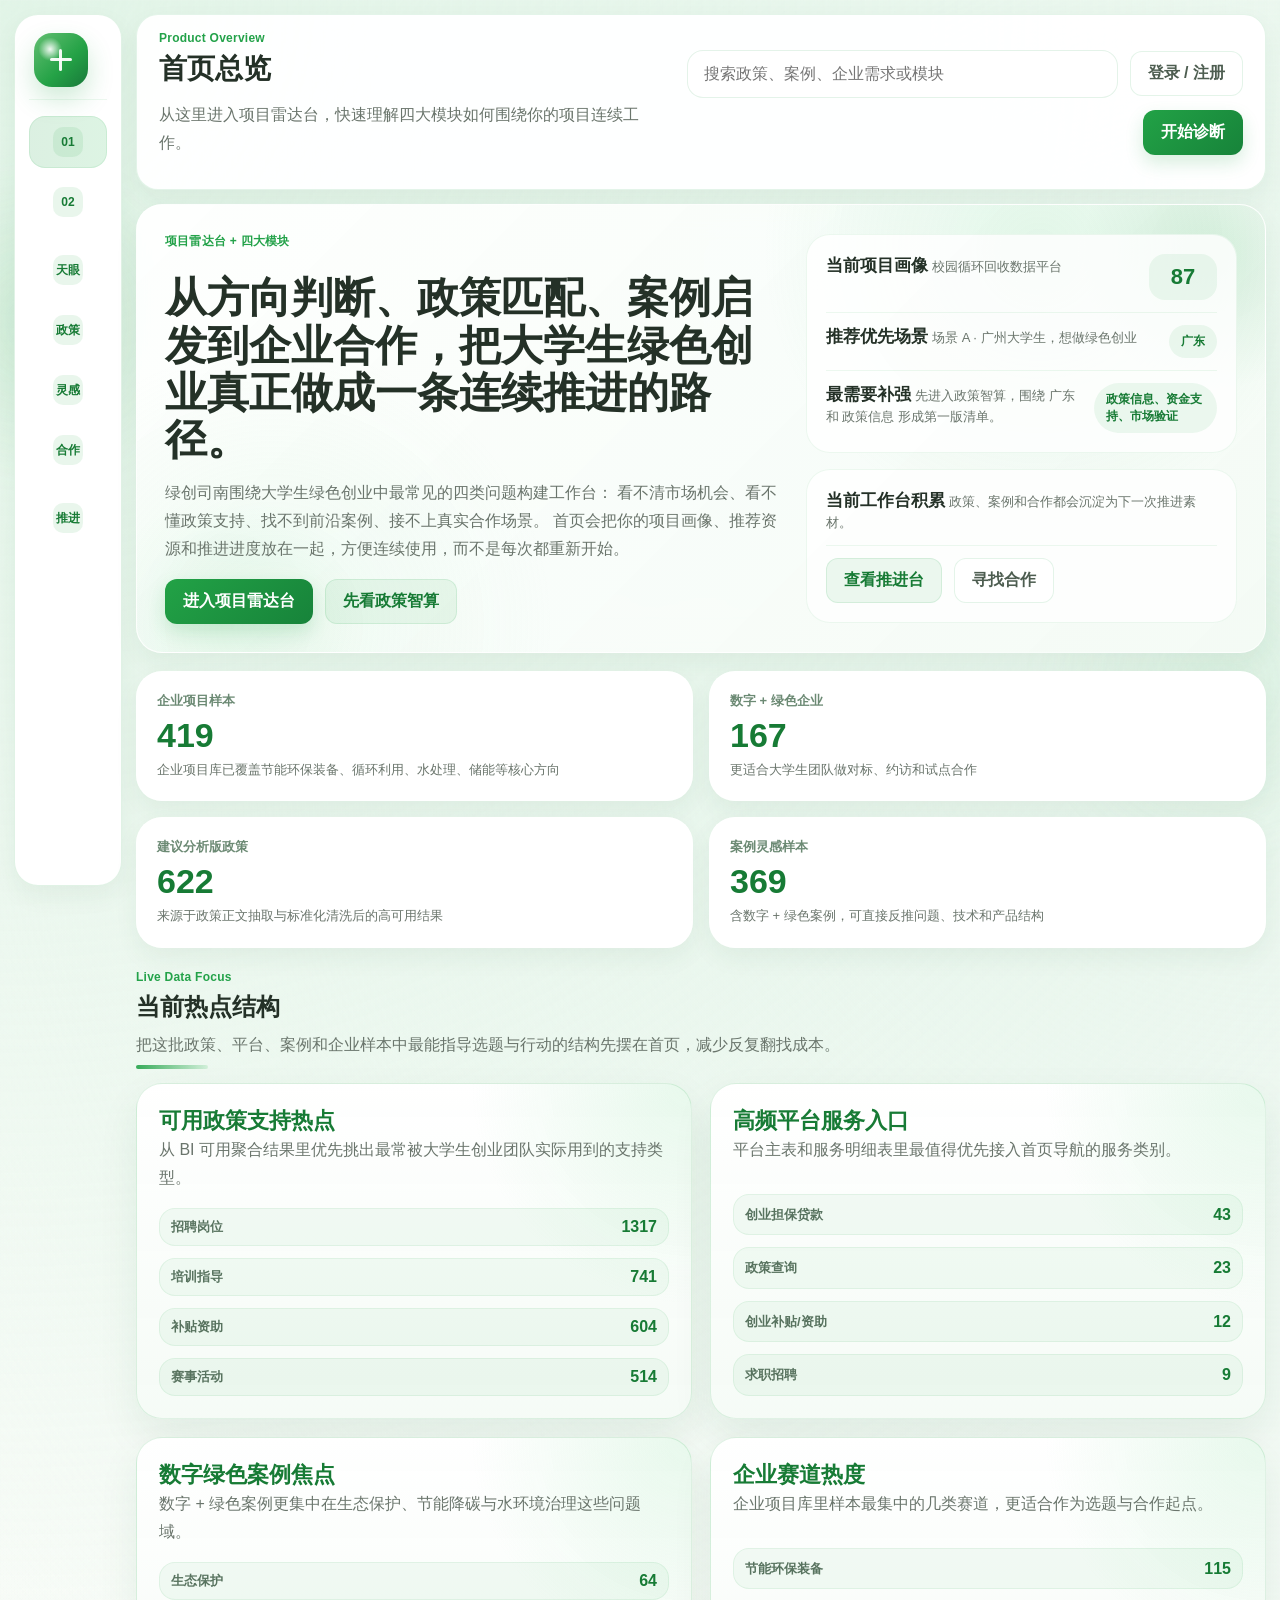
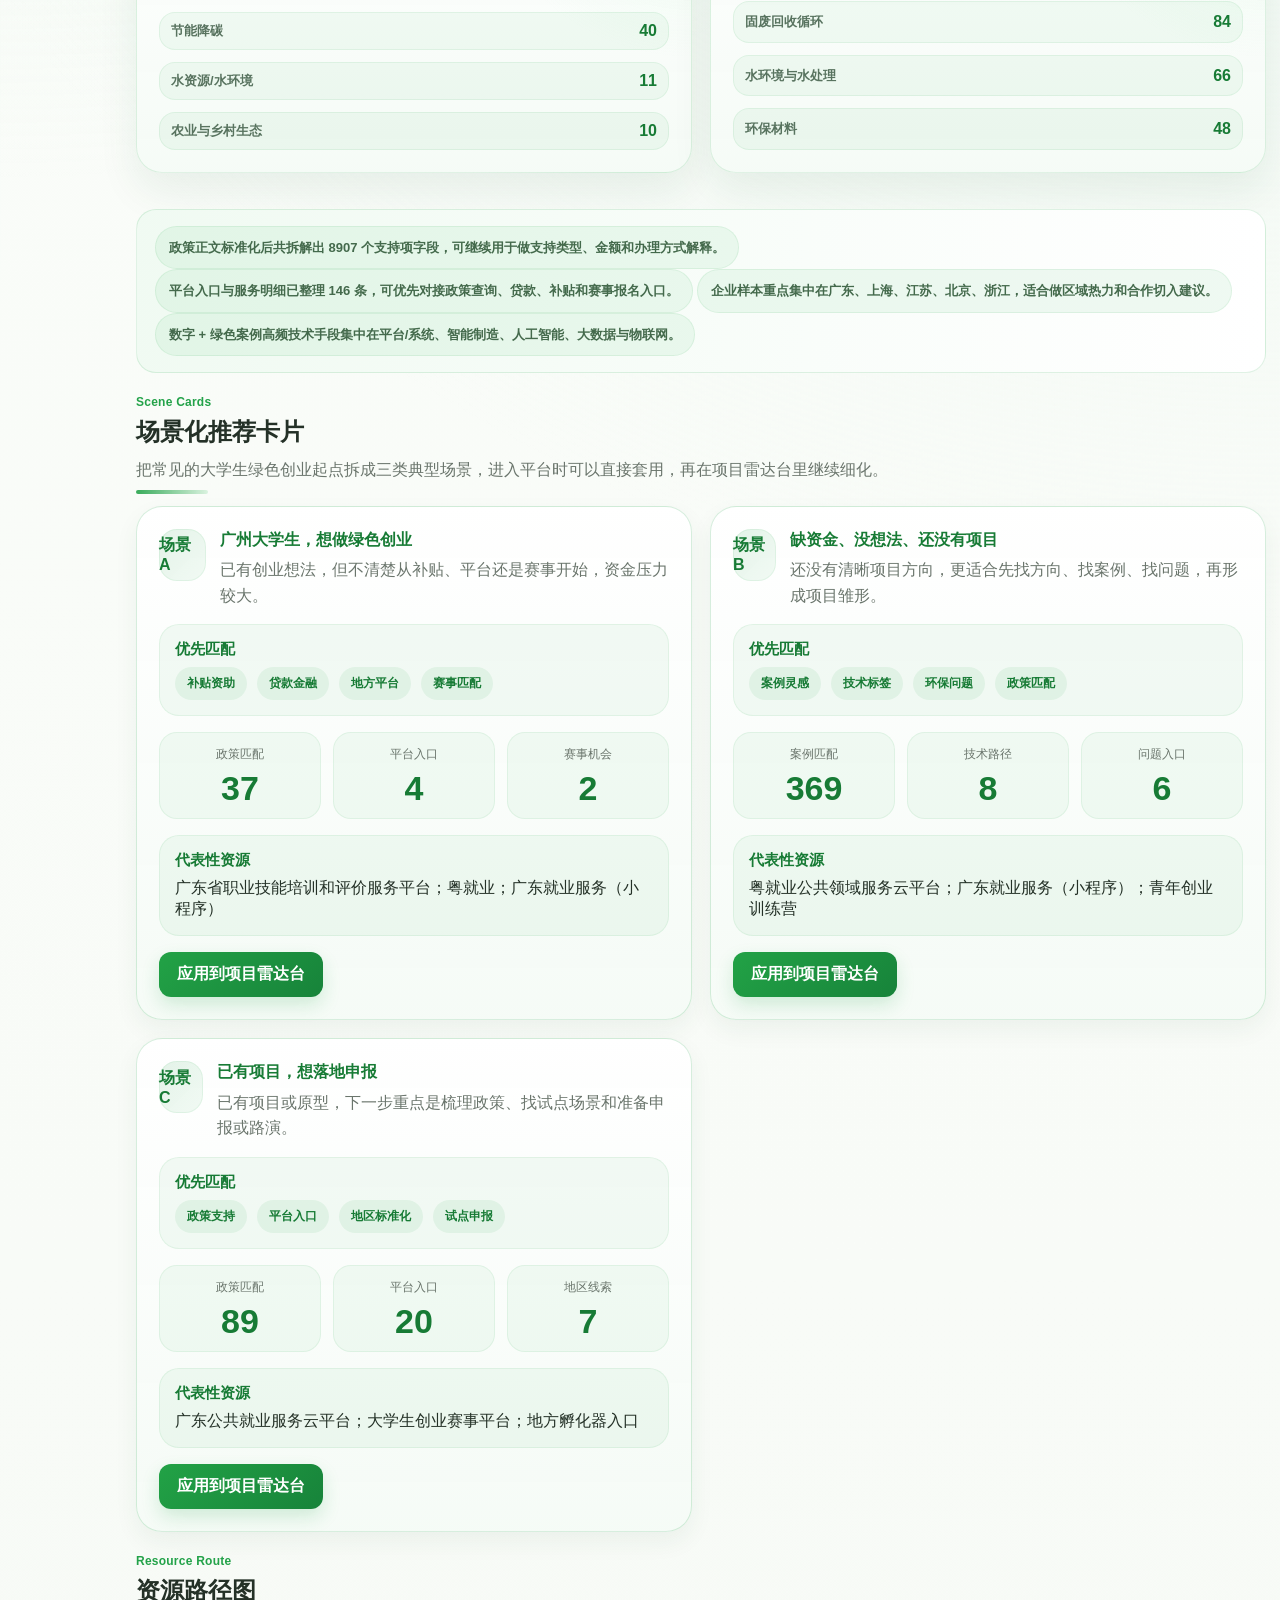
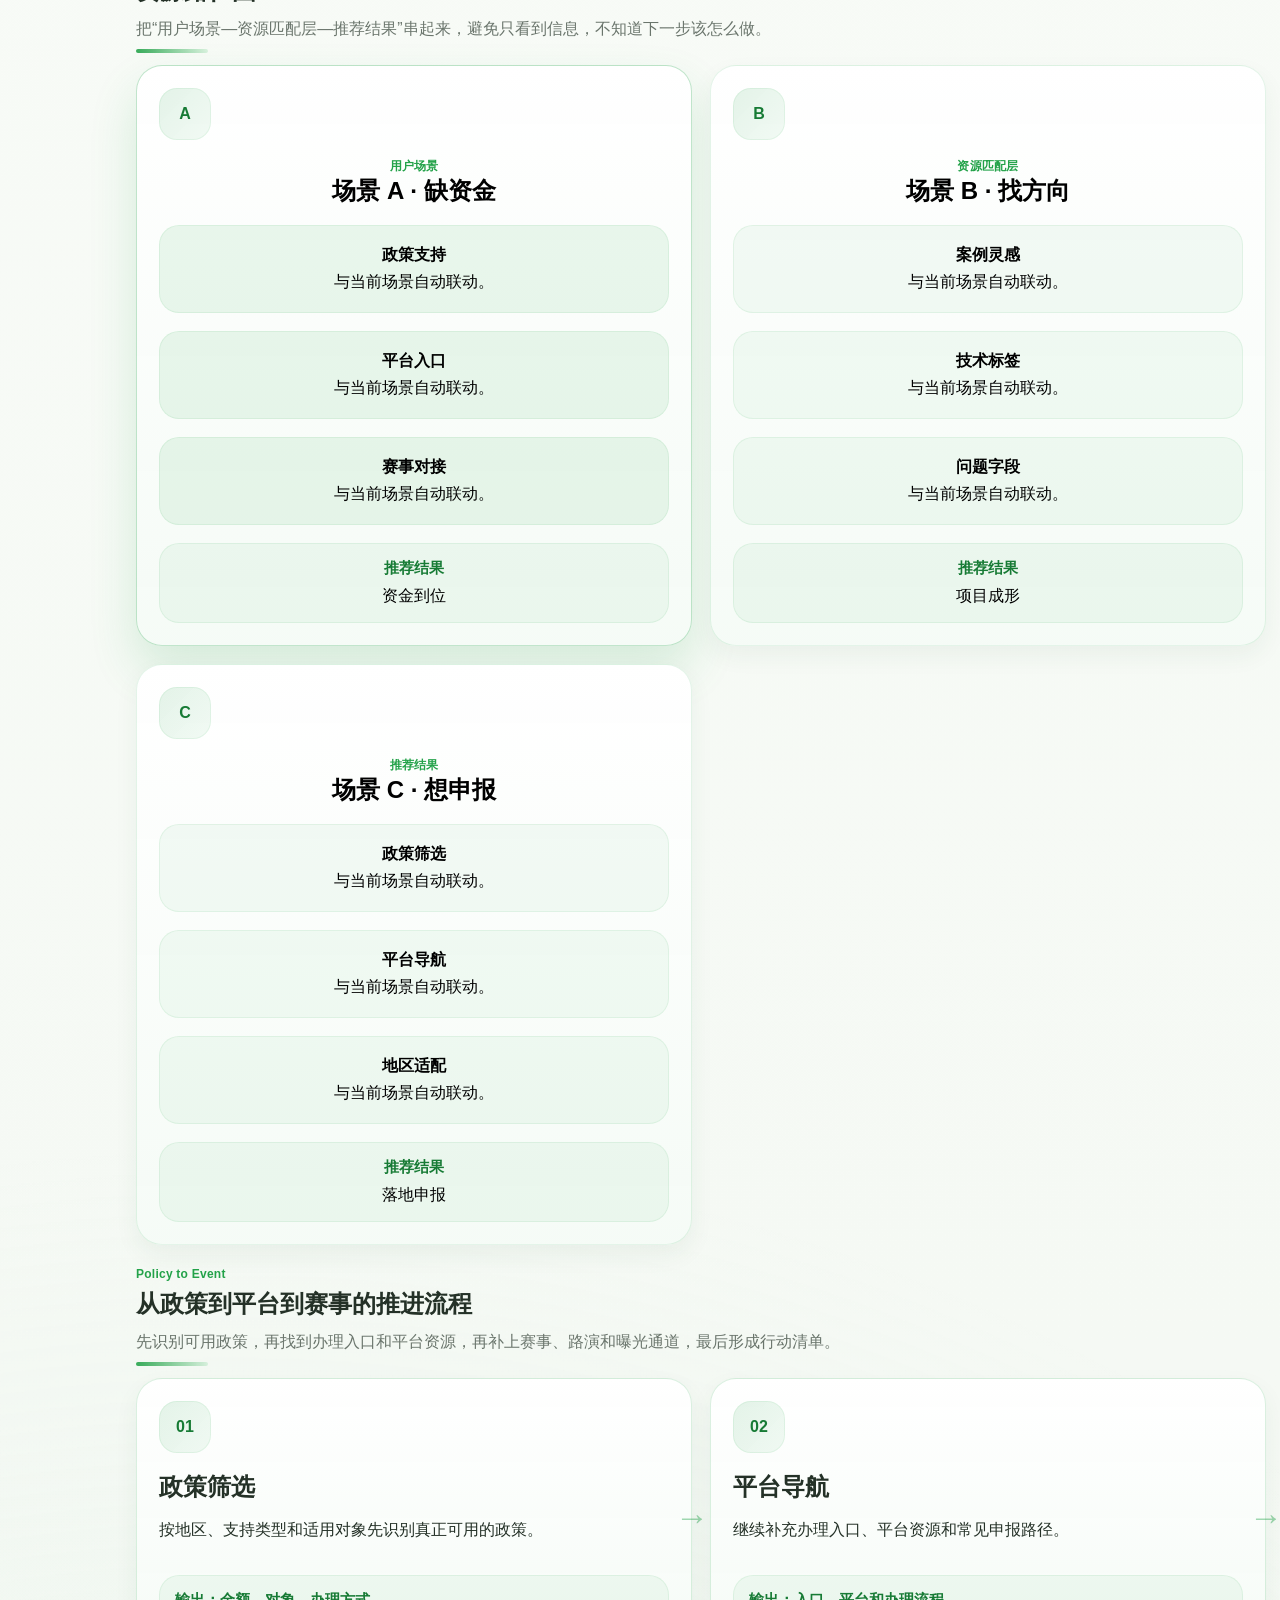
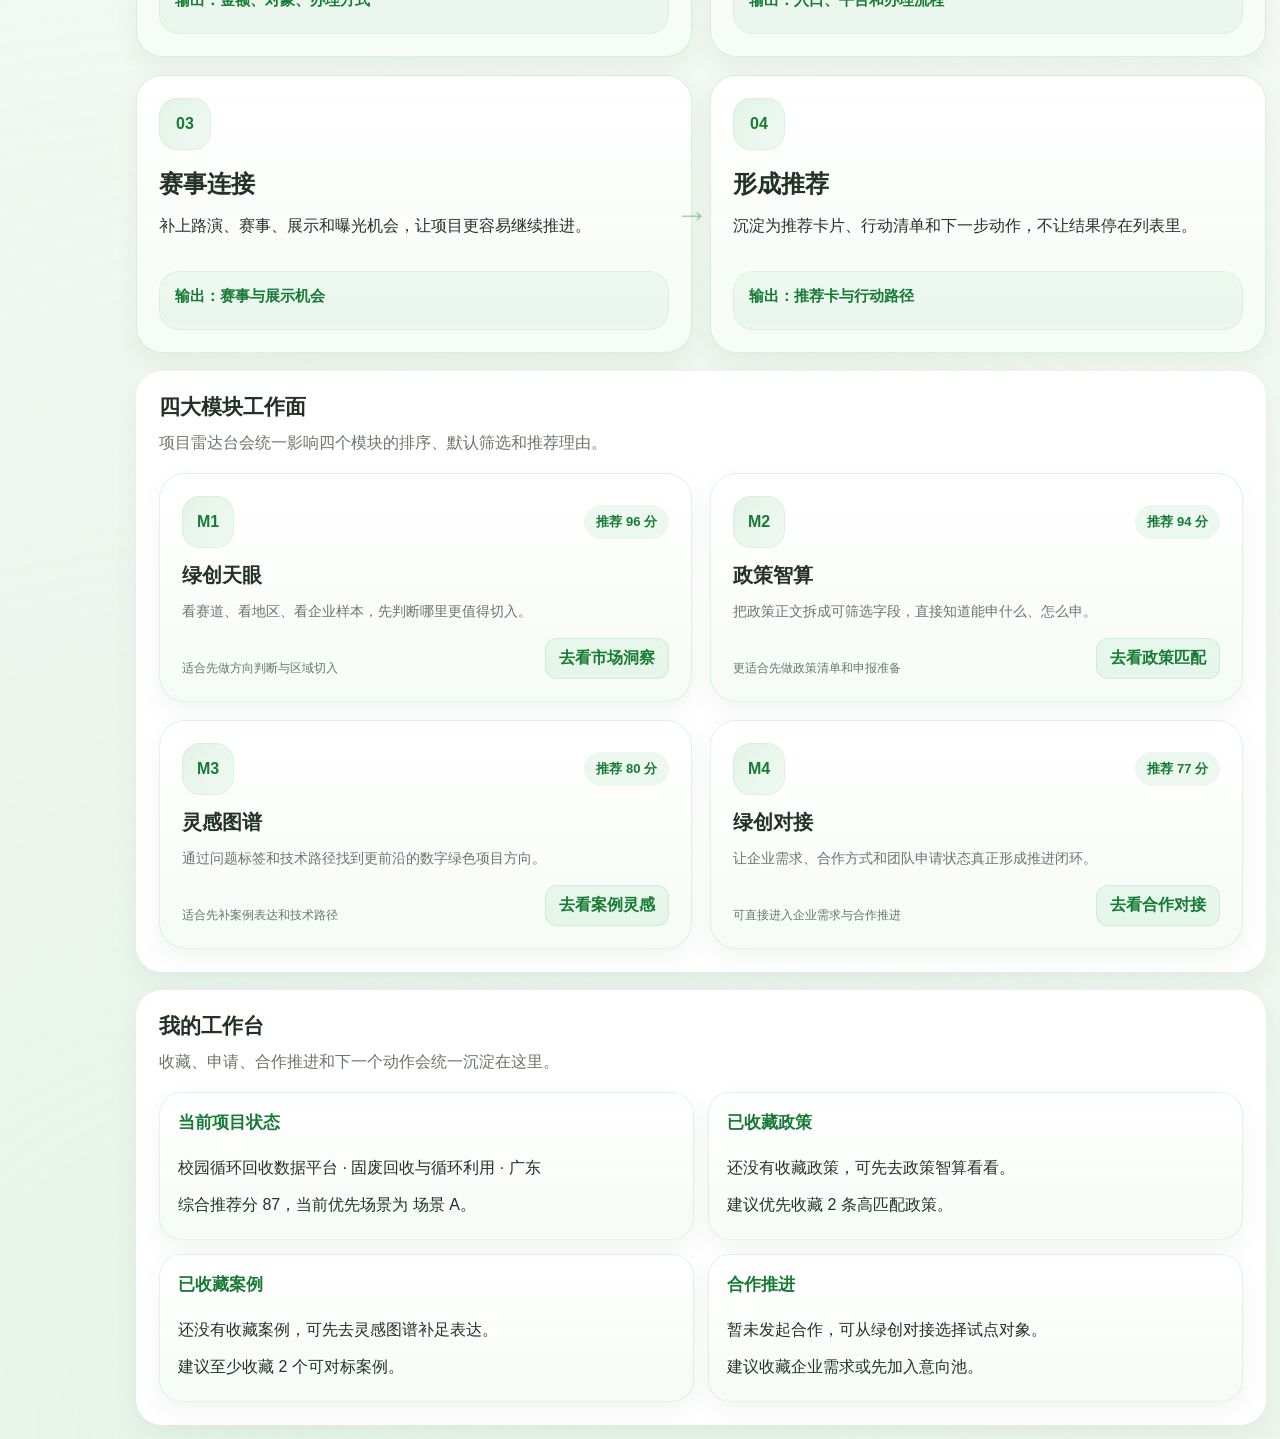
==== commit 7018028c: "Refine overview layout and remove guest card" ====
--- a/index.html
+++ b/index.html
@@ -7,30 +7,30 @@
   <meta name="description" content="面向大学生绿色创业的市场洞察、政策匹配、案例灵感与企业对接平台。">
   <style>
     :root {
-      --bg: #f5f8ff;
+      --bg: #f7faf6;
       --bg-strong: #ffffff;
-      --surface: rgba(255, 255, 255, 0.92);
+      --surface: rgba(255, 255, 255, 0.98);
       --surface-strong: #ffffff;
-      --surface-soft: #f3f7ff;
-      --line: rgba(41, 91, 214, 0.14);
-      --line-strong: rgba(41, 91, 214, 0.28);
-      --text: #11254d;
-      --muted: #65759b;
-      --primary: #2563eb;
-      --primary-deep: #163fa8;
-      --primary-soft: rgba(37, 99, 235, 0.11);
-      --green: #20a779;
-      --green-soft: rgba(32, 167, 121, 0.12);
-      --gold: #efb94a;
-      --gold-soft: rgba(239, 185, 74, 0.14);
-      --danger: #dc5d78;
-      --danger-soft: rgba(220, 93, 120, 0.14);
-      --shadow: 0 20px 50px rgba(20, 54, 133, 0.08);
-      --shadow-lg: 0 30px 80px rgba(22, 63, 168, 0.12);
-      --radius-xl: 30px;
-      --radius-lg: 24px;
-      --radius-md: 18px;
-      --radius-sm: 14px;
+      --surface-soft: #f6fbf6;
+      --line: rgba(37, 157, 76, 0.12);
+      --line-strong: rgba(37, 157, 76, 0.24);
+      --text: #243127;
+      --muted: #6a756c;
+      --primary: #23a249;
+      --primary-deep: #177b35;
+      --primary-soft: rgba(35, 162, 73, 0.1);
+      --green: #23a249;
+      --green-soft: rgba(35, 162, 73, 0.12);
+      --gold: #f0ad2c;
+      --gold-soft: rgba(240, 173, 44, 0.14);
+      --danger: #df6f5a;
+      --danger-soft: rgba(223, 111, 90, 0.14);
+      --shadow: 0 10px 24px rgba(30, 90, 46, 0.06);
+      --shadow-lg: 0 18px 38px rgba(30, 90, 46, 0.08);
+      --radius-xl: 26px;
+      --radius-lg: 22px;
+      --radius-md: 16px;
+      --radius-sm: 12px;
     }
 
     * {
@@ -47,10 +47,10 @@
       font-family: "Source Han Sans SC", "Noto Sans SC", "PingFang SC", "Microsoft YaHei", sans-serif;
       color: var(--text);
       background:
-        radial-gradient(circle at 0% 0%, rgba(174, 209, 255, 0.5), transparent 26%),
-        radial-gradient(circle at 100% 8%, rgba(213, 227, 255, 0.66), transparent 24%),
-        radial-gradient(circle at 18% 100%, rgba(187, 234, 219, 0.34), transparent 24%),
-        linear-gradient(180deg, #fbfdff 0%, #f4f8ff 48%, #eef4ff 100%);
+        radial-gradient(circle at 0% 0%, rgba(203, 236, 214, 0.52), transparent 28%),
+        radial-gradient(circle at 100% 10%, rgba(231, 245, 236, 0.88), transparent 28%),
+        radial-gradient(circle at 18% 100%, rgba(210, 238, 220, 0.36), transparent 30%),
+        linear-gradient(180deg, #fcfefb 0%, #f8fbf7 46%, #f2f7f1 100%);
       overflow-x: hidden;
     }
 
@@ -70,7 +70,7 @@
       height: 320px;
       left: -120px;
       top: 18vh;
-      background: radial-gradient(circle, rgba(124, 171, 255, 0.46), transparent 70%);
+      background: radial-gradient(circle, rgba(105, 191, 129, 0.3), transparent 70%);
     }
 
     body::after {
@@ -78,7 +78,7 @@
       height: 360px;
       right: -120px;
       bottom: 4vh;
-      background: radial-gradient(circle, rgba(110, 215, 180, 0.28), transparent 72%);
+      background: radial-gradient(circle, rgba(163, 219, 179, 0.28), transparent 72%);
     }
 
     button,
@@ -103,27 +103,25 @@
       position: relative;
       z-index: 1;
       display: grid;
-      grid-template-columns: 280px minmax(0, 1fr);
-      gap: 20px;
+      grid-template-columns: 236px minmax(0, 1fr);
+      gap: 14px;
       max-width: 1760px;
       margin: 0 auto;
-      padding: 22px;
+      padding: 14px;
     }
 
     .sidebar {
       position: sticky;
-      top: 22px;
-      height: calc(100vh - 44px);
+      top: 14px;
+      height: calc(100vh - 28px);
       display: flex;
       flex-direction: column;
-      gap: 20px;
-      padding: 22px 18px;
-      border: 1px solid rgba(255, 255, 255, 0.84);
-      border-radius: 32px;
-      background:
-        linear-gradient(180deg, rgba(255, 255, 255, 0.96), rgba(245, 249, 255, 0.95));
-      box-shadow: var(--shadow-lg);
-      backdrop-filter: blur(16px);
+      gap: 16px;
+      padding: 16px 14px;
+      border: 1px solid rgba(35, 162, 73, 0.14);
+      border-radius: 24px;
+      background: #ffffff;
+      box-shadow: var(--shadow);
     }
 
     .brand-block {
@@ -131,7 +129,7 @@
       align-items: center;
       gap: 14px;
       padding: 2px 4px 12px;
-      border-bottom: 1px solid rgba(37, 99, 235, 0.08);
+      border-bottom: 1px solid rgba(35, 162, 73, 0.08);
     }
 
     .brand-mark {
@@ -141,8 +139,8 @@
       border-radius: 18px;
       background:
         radial-gradient(circle at 30% 30%, rgba(255, 255, 255, 0.92), transparent 22%),
-        linear-gradient(135deg, #4a92ff, #1b5de8 58%, #173cb2);
-      box-shadow: 0 16px 32px rgba(27, 93, 232, 0.26);
+        linear-gradient(135deg, #63bf72, #24a246 58%, #18783a);
+      box-shadow: 0 12px 26px rgba(35, 162, 73, 0.22);
       position: relative;
     }
 
@@ -170,7 +168,7 @@
 
     .brand-copy strong {
       display: block;
-      font-size: 28px;
+      font-size: 24px;
       line-height: 1.1;
       letter-spacing: 0.02em;
     }
@@ -179,7 +177,7 @@
       display: block;
       margin-top: 6px;
       color: var(--muted);
-      font-size: 13px;
+      font-size: 12px;
       line-height: 1.6;
     }
 
@@ -192,9 +190,8 @@
       padding: 0 10px;
       font-size: 12px;
       font-weight: 800;
-      color: #7083ad;
-      letter-spacing: 0.08em;
-      text-transform: uppercase;
+      color: #8aa08f;
+      letter-spacing: 0.04em;
     }
 
     .nav-link {
@@ -203,22 +200,21 @@
       gap: 12px;
       width: 100%;
       border: 0;
-      border-radius: 18px;
-      padding: 12px 14px;
+      border-radius: 16px;
+      padding: 11px 14px;
       background: transparent;
-      color: #345089;
+      color: #425447;
       text-align: left;
-      transition: transform 0.2s ease, background 0.2s ease, box-shadow 0.2s ease;
+      transition: background 0.18s ease, box-shadow 0.18s ease, color 0.18s ease;
     }
 
     .nav-link:hover {
-      transform: translateX(2px);
-      background: rgba(37, 99, 235, 0.06);
+      background: rgba(35, 162, 73, 0.06);
     }
 
     .nav-link.active {
-      background: linear-gradient(135deg, rgba(37, 99, 235, 0.14), rgba(37, 99, 235, 0.08));
-      box-shadow: inset 0 0 0 1px rgba(37, 99, 235, 0.12);
+      background: linear-gradient(90deg, rgba(35, 162, 73, 0.16), rgba(123, 212, 148, 0.26));
+      box-shadow: inset 0 0 0 1px rgba(35, 162, 73, 0.1);
       color: var(--primary-deep);
     }
 
@@ -229,8 +225,8 @@
       display: inline-flex;
       align-items: center;
       justify-content: center;
-      border-radius: 12px;
-      background: rgba(37, 99, 235, 0.1);
+      border-radius: 10px;
+      background: rgba(35, 162, 73, 0.1);
       font-size: 12px;
       font-weight: 800;
       color: var(--primary-deep);
@@ -241,10 +237,14 @@
       display: grid;
       gap: 14px;
       padding: 18px;
-      border-radius: 24px;
+      border-radius: 20px;
       border: 1px solid var(--line);
-      background: linear-gradient(180deg, rgba(245, 249, 255, 0.96), rgba(255, 255, 255, 0.96));
+      background: linear-gradient(180deg, rgba(247, 251, 247, 0.98), rgba(255, 255, 255, 0.98));
       box-shadow: var(--shadow);
+    }
+
+    .sidebar-profile:empty {
+      display: none;
     }
 
     .profile-role {
@@ -254,7 +254,7 @@
       gap: 8px;
       padding: 8px 12px;
       border-radius: 999px;
-      background: rgba(37, 99, 235, 0.1);
+      background: rgba(35, 162, 73, 0.1);
       color: var(--primary-deep);
       font-size: 12px;
       font-weight: 800;
@@ -296,12 +296,11 @@
       align-items: center;
       justify-content: space-between;
       gap: 18px;
-      padding: 20px 24px;
-      margin-bottom: 18px;
-      border-radius: 30px;
-      border: 1px solid rgba(255, 255, 255, 0.84);
-      background: rgba(255, 255, 255, 0.82);
-      backdrop-filter: blur(14px);
+      padding: 16px 22px;
+      margin-bottom: 14px;
+      border-radius: 22px;
+      border: 1px solid rgba(35, 162, 73, 0.12);
+      background: rgba(255, 255, 255, 0.96);
       box-shadow: var(--shadow);
     }
 
@@ -309,10 +308,9 @@
     .hero-kicker,
     .section-kicker {
       color: var(--primary);
-      font-size: 13px;
+      font-size: 12px;
       font-weight: 800;
-      letter-spacing: 0.08em;
-      text-transform: uppercase;
+      letter-spacing: 0.02em;
     }
 
     .topbar-copy h1,
@@ -323,7 +321,7 @@
     }
 
     .topbar-copy h1 {
-      font-size: 34px;
+      font-size: 28px;
       line-height: 1.16;
     }
 
@@ -333,7 +331,7 @@
       justify-content: flex-end;
       gap: 12px;
       flex-wrap: wrap;
-      min-width: 420px;
+      min-width: 360px;
     }
 
     .search-wrap {
@@ -367,8 +365,8 @@
     .field textarea:focus,
     .filter-field select:focus,
     .filter-field input:focus {
-      border-color: rgba(37, 99, 235, 0.3);
-      box-shadow: 0 0 0 4px rgba(37, 99, 235, 0.08);
+      border-color: rgba(35, 162, 73, 0.3);
+      box-shadow: 0 0 0 4px rgba(35, 162, 73, 0.08);
     }
 
     .search-dropdown {
@@ -399,7 +397,7 @@
     }
 
     .search-item:hover {
-      background: rgba(37, 99, 235, 0.08);
+      background: rgba(35, 162, 73, 0.08);
     }
 
     .search-item strong {
@@ -420,9 +418,9 @@
     .tiny-btn,
     .action-btn {
       border: 0;
-      border-radius: 14px;
+      border-radius: 12px;
       font-weight: 700;
-      transition: transform 0.2s ease, box-shadow 0.2s ease, background 0.2s ease;
+      transition: box-shadow 0.18s ease, background 0.18s ease, color 0.18s ease;
     }
 
     .primary-btn:hover,
@@ -430,28 +428,28 @@
     .ghost-btn:hover,
     .tiny-btn:hover,
     .action-btn:hover {
-      transform: translateY(-1px);
+      transform: none;
     }
 
     .primary-btn {
-      padding: 13px 18px;
+      padding: 12px 18px;
       color: #ffffff;
-      background: linear-gradient(135deg, #3276ff, #1b5de8);
-      box-shadow: 0 12px 26px rgba(27, 93, 232, 0.24);
+      background: linear-gradient(135deg, #22a246, #17833a);
+      box-shadow: 0 8px 18px rgba(35, 162, 73, 0.18);
     }
 
     .secondary-btn {
-      padding: 13px 18px;
+      padding: 12px 18px;
       color: var(--primary-deep);
-      background: rgba(37, 99, 235, 0.08);
-      box-shadow: inset 0 0 0 1px rgba(37, 99, 235, 0.1);
+      background: rgba(35, 162, 73, 0.08);
+      box-shadow: inset 0 0 0 1px rgba(35, 162, 73, 0.12);
     }
 
     .ghost-btn {
-      padding: 13px 18px;
-      color: #355189;
-      background: rgba(255, 255, 255, 0.94);
-      box-shadow: inset 0 0 0 1px rgba(37, 99, 235, 0.12);
+      padding: 12px 18px;
+      color: #4d5d50;
+      background: rgba(255, 255, 255, 0.98);
+      box-shadow: inset 0 0 0 1px rgba(35, 162, 73, 0.12);
     }
 
     .tiny-btn,
@@ -461,13 +459,14 @@
     }
 
     .tiny-btn {
-      background: rgba(37, 99, 235, 0.08);
+      background: rgba(35, 162, 73, 0.08);
       color: var(--primary-deep);
     }
 
     .action-btn {
-      background: rgba(32, 167, 121, 0.1);
-      color: #0d7753;
+      background: linear-gradient(135deg, rgba(35, 162, 73, 0.12), rgba(94, 195, 118, 0.16));
+      color: #177b35;
+      box-shadow: inset 0 0 0 1px rgba(35, 162, 73, 0.1);
     }
 
     .views {
@@ -522,13 +521,13 @@
       position: relative;
       overflow: hidden;
       display: grid;
-      grid-template-columns: minmax(0, 1.24fr) minmax(340px, 0.96fr);
-      gap: 24px;
-      padding: 32px;
+      grid-template-columns: minmax(0, 1.18fr) minmax(320px, 0.82fr);
+      gap: 20px;
+      padding: 28px;
       background:
-        radial-gradient(circle at 80% 10%, rgba(126, 170, 255, 0.2), transparent 28%),
-        radial-gradient(circle at 12% 94%, rgba(80, 204, 164, 0.16), transparent 26%),
-        linear-gradient(135deg, rgba(255, 255, 255, 0.92), rgba(244, 248, 255, 0.94));
+        radial-gradient(circle at 80% 10%, rgba(118, 214, 152, 0.18), transparent 28%),
+        radial-gradient(circle at 12% 94%, rgba(188, 235, 201, 0.2), transparent 26%),
+        linear-gradient(135deg, rgba(255, 255, 255, 0.94), rgba(244, 251, 245, 0.98));
     }
 
     .hero-card::before {
@@ -539,7 +538,7 @@
       width: 280px;
       height: 280px;
       border-radius: 50%;
-      background: radial-gradient(circle, rgba(70, 125, 255, 0.16), transparent 68%);
+      background: radial-gradient(circle, rgba(35, 162, 73, 0.14), transparent 68%);
     }
 
     .hero-card::after {
@@ -550,7 +549,7 @@
       width: 260px;
       height: 260px;
       border-radius: 50%;
-      background: radial-gradient(circle, rgba(74, 194, 156, 0.14), transparent 70%);
+      background: radial-gradient(circle, rgba(146, 220, 166, 0.16), transparent 70%);
     }
 
     .hero-copy {
@@ -561,7 +560,7 @@
     }
 
     .hero-copy h2 {
-      font-size: 48px;
+      font-size: 42px;
       line-height: 1.12;
       max-width: 920px;
     }
@@ -597,7 +596,7 @@
       padding: 20px;
       border-radius: 24px;
       background: rgba(255, 255, 255, 0.84);
-      box-shadow: inset 0 0 0 1px rgba(37, 99, 235, 0.08);
+      box-shadow: inset 0 0 0 1px rgba(35, 162, 73, 0.08);
     }
 
     .summary-row {
@@ -606,7 +605,7 @@
       justify-content: space-between;
       gap: 14px;
       padding-bottom: 12px;
-      border-bottom: 1px solid rgba(37, 99, 235, 0.08);
+      border-bottom: 1px solid rgba(35, 162, 73, 0.08);
     }
 
     .summary-row:last-child {
@@ -632,7 +631,7 @@
       min-width: 68px;
       padding: 10px 12px;
       border-radius: 16px;
-      background: rgba(37, 99, 235, 0.08);
+      background: rgba(35, 162, 73, 0.08);
       color: var(--primary-deep);
       font-size: 22px;
       font-weight: 800;
@@ -651,13 +650,13 @@
     }
 
     .metric-card .metric-label {
-      color: #5f739f;
-      font-size: 14px;
+      color: #6c8a74;
+      font-size: 13px;
       font-weight: 700;
     }
 
     .metric-card .metric-value {
-      font-size: 40px;
+      font-size: 34px;
       font-weight: 800;
       color: var(--primary-deep);
       line-height: 1;
@@ -701,7 +700,10 @@
       grid-template-columns: repeat(4, minmax(0, 1fr));
     }
 
-    .module-grid,
+    .module-grid {
+      grid-template-columns: repeat(4, minmax(0, 1fr));
+    }
+
     .recommend-grid {
       grid-template-columns: repeat(4, minmax(0, 1fr));
     }
@@ -744,7 +746,7 @@
     .section-head h3,
     .panel-head h3,
     .module-head h2 {
-      font-size: 28px;
+      font-size: 24px;
       line-height: 1.28;
     }
 
@@ -754,7 +756,7 @@
 
     .panel-head h3 {
       margin: 0;
-      font-size: 24px;
+      font-size: 21px;
     }
 
     .section-head p,
@@ -770,14 +772,71 @@
 
     .section-head {
       margin-top: 4px;
+      position: relative;
+      padding-bottom: 4px;
+    }
+
+    .section-head::after {
+      content: "";
+      position: absolute;
+      left: 0;
+      bottom: -6px;
+      width: 72px;
+      height: 4px;
+      border-radius: 999px;
+      background: linear-gradient(90deg, rgba(35, 162, 73, 0.9), rgba(146, 220, 166, 0.3));
     }
 
     .module-card {
       display: grid;
+      grid-template-rows: auto 1fr auto;
       gap: 14px;
+      min-height: 228px;
       background:
-        linear-gradient(180deg, rgba(255, 255, 255, 0.96), rgba(246, 249, 255, 0.94));
-      border: 1px solid rgba(37, 99, 235, 0.12);
+        linear-gradient(180deg, rgba(255, 255, 255, 0.98), rgba(246, 251, 246, 0.98));
+      border: 1px solid rgba(35, 162, 73, 0.12);
+    }
+
+    .module-card-top,
+    .module-card-foot {
+      display: flex;
+      align-items: center;
+      justify-content: space-between;
+      gap: 14px;
+    }
+
+    .module-card-foot {
+      display: grid;
+      grid-template-columns: minmax(0, 1fr) auto;
+      align-items: end;
+    }
+
+    .module-score {
+      display: inline-flex;
+      align-items: center;
+      gap: 8px;
+      padding: 8px 12px;
+      border-radius: 999px;
+      background: rgba(35, 162, 73, 0.08);
+      color: var(--primary-deep);
+      font-size: 13px;
+      font-weight: 800;
+      white-space: nowrap;
+    }
+
+    .module-hint {
+      color: var(--muted);
+      font-size: 12px;
+      line-height: 1.65;
+      display: -webkit-box;
+      -webkit-box-orient: vertical;
+      -webkit-line-clamp: 2;
+      overflow: hidden;
+    }
+
+    .module-card-foot .secondary-btn {
+      padding: 10px 14px;
+      white-space: nowrap;
     }
 
     .module-card .module-mark,
@@ -790,11 +849,11 @@
       align-items: center;
       justify-content: center;
       border-radius: 18px;
-      background: linear-gradient(135deg, rgba(37, 99, 235, 0.15), rgba(37, 99, 235, 0.08));
+      background: linear-gradient(135deg, rgba(35, 162, 73, 0.12), rgba(35, 162, 73, 0.06));
       color: var(--primary-deep);
       font-size: 16px;
       font-weight: 800;
-      box-shadow: inset 0 0 0 1px rgba(37, 99, 235, 0.08);
+      box-shadow: inset 0 0 0 1px rgba(35, 162, 73, 0.08);
     }
 
     .module-card h4,
@@ -810,6 +869,26 @@
       line-height: 1.35;
     }
 
+    .module-card h4 {
+      font-size: 20px;
+      word-break: keep-all;
+    }
+
+    .module-card p {
+      margin: 0;
+      font-size: 14px;
+      line-height: 1.8;
+      display: -webkit-box;
+      -webkit-box-orient: vertical;
+      -webkit-line-clamp: 4;
+      overflow: hidden;
+    }
+
+    .module-card-body {
+      display: grid;
+      gap: 10px;
+    }
+
     .card-meta,
     .info-tags,
     .badge-row,
@@ -830,15 +909,15 @@
       gap: 8px;
       padding: 8px 12px;
       border-radius: 999px;
-      background: rgba(37, 99, 235, 0.08);
-      color: #355189;
+      background: rgba(35, 162, 73, 0.08);
+      color: var(--primary-deep);
       font-size: 12px;
       font-weight: 800;
     }
 
     .badge.green {
-      background: var(--green-soft);
-      color: #0b7d57;
+      background: rgba(35, 162, 73, 0.14);
+      color: #1d7e37;
     }
 
     .badge.gold {
@@ -854,9 +933,9 @@
     .scene-card {
       display: grid;
       gap: 16px;
-      border: 1px solid rgba(37, 99, 235, 0.18);
+      border: 1px solid rgba(35, 162, 73, 0.18);
       background:
-        linear-gradient(180deg, rgba(255, 255, 255, 0.98), rgba(244, 249, 255, 0.96));
+        linear-gradient(180deg, rgba(255, 255, 255, 0.98), rgba(245, 251, 246, 0.96));
     }
 
     .scene-head {
@@ -888,9 +967,9 @@
     .scene-score {
       padding: 14px;
       border-radius: 18px;
-      background: rgba(37, 99, 235, 0.05);
+      background: rgba(35, 162, 73, 0.05);
       text-align: center;
-      box-shadow: inset 0 0 0 1px rgba(37, 99, 235, 0.08);
+      box-shadow: inset 0 0 0 1px rgba(35, 162, 73, 0.08);
     }
 
     .scene-score span {
@@ -919,8 +998,8 @@
     .progress-stage {
       padding: 16px;
       border-radius: 20px;
-      background: rgba(37, 99, 235, 0.05);
-      box-shadow: inset 0 0 0 1px rgba(37, 99, 235, 0.08);
+      background: rgba(35, 162, 73, 0.05);
+      box-shadow: inset 0 0 0 1px rgba(35, 162, 73, 0.08);
     }
 
     .scene-resource-box strong,
@@ -945,17 +1024,17 @@
       display: grid;
       gap: 18px;
       background:
-        linear-gradient(180deg, rgba(255, 255, 255, 0.98), rgba(245, 249, 255, 0.96));
-      border: 1px solid rgba(37, 99, 235, 0.12);
+        linear-gradient(180deg, rgba(255, 255, 255, 0.98), rgba(245, 251, 246, 0.96));
+      border: 1px solid rgba(35, 162, 73, 0.12);
     }
 
     .path-card.active {
-      border-color: rgba(37, 99, 235, 0.28);
-      box-shadow: 0 24px 48px rgba(37, 99, 235, 0.16);
+      border-color: rgba(35, 162, 73, 0.28);
+      box-shadow: 0 24px 48px rgba(35, 162, 73, 0.16);
     }
 
     .path-card.active .path-node {
-      background: rgba(37, 99, 235, 0.09);
+      background: rgba(35, 162, 73, 0.09);
     }
 
     .path-node {
@@ -969,9 +1048,9 @@
       position: relative;
       display: grid;
       gap: 18px;
-      border: 1px solid rgba(37, 99, 235, 0.16);
+      border: 1px solid rgba(35, 162, 73, 0.16);
       background:
-        linear-gradient(180deg, rgba(255, 255, 255, 0.98), rgba(245, 249, 255, 0.96));
+        linear-gradient(180deg, rgba(255, 255, 255, 0.98), rgba(245, 251, 246, 0.96));
     }
 
     .flow-card::after {
@@ -980,7 +1059,7 @@
       right: -18px;
       top: 50%;
       transform: translateY(-50%);
-      color: rgba(37, 99, 235, 0.44);
+      color: rgba(35, 162, 73, 0.44);
       font-size: 34px;
       font-weight: 700;
     }
@@ -1002,6 +1081,93 @@
       line-height: 1.75;
     }
 
+    .focus-grid {
+      display: grid;
+      grid-template-columns: repeat(4, minmax(0, 1fr));
+      gap: 18px;
+      margin-top: 2px;
+    }
+
+    .focus-card {
+      padding: 22px;
+      border-radius: 26px;
+      border: 1px solid rgba(35, 162, 73, 0.14);
+      background:
+        radial-gradient(circle at top right, rgba(170, 232, 187, 0.28), transparent 34%),
+        linear-gradient(180deg, rgba(255, 255, 255, 0.98), rgba(245, 251, 246, 0.96));
+      box-shadow: 0 18px 40px rgba(28, 87, 49, 0.08);
+      display: grid;
+      gap: 16px;
+    }
+
+    .focus-card h4 {
+      margin: 0;
+      font-size: 22px;
+      color: var(--primary-deep);
+    }
+
+    .focus-card p {
+      margin: 0;
+      color: var(--muted);
+      line-height: 1.75;
+    }
+
+    .focus-stat-list {
+      display: grid;
+      gap: 12px;
+    }
+
+    .focus-stat {
+      display: flex;
+      align-items: center;
+      justify-content: space-between;
+      gap: 12px;
+      padding: 10px 12px;
+      border-radius: 16px;
+      background: rgba(35, 162, 73, 0.05);
+      box-shadow: inset 0 0 0 1px rgba(35, 162, 73, 0.08);
+      color: #58735f;
+      font-size: 13px;
+      font-weight: 700;
+    }
+
+    .focus-stat strong {
+      color: var(--primary-deep);
+      font-size: 16px;
+    }
+
+    .inline-data-note {
+      margin-top: 18px;
+      padding: 16px 18px;
+      border-radius: 20px;
+      border: 1px solid rgba(35, 162, 73, 0.14);
+      background: linear-gradient(90deg, rgba(240, 250, 242, 0.98), rgba(255, 255, 255, 0.98));
+      color: #486a51;
+      line-height: 1.8;
+      font-size: 14px;
+      font-weight: 600;
+    }
+
+    .link-chip-row {
+      display: flex;
+      flex-wrap: wrap;
+      gap: 10px;
+      margin-top: 18px;
+    }
+
+    .link-chip {
+      display: inline-flex;
+      align-items: center;
+      gap: 8px;
+      padding: 10px 14px;
+      border-radius: 999px;
+      background: rgba(35, 162, 73, 0.07);
+      color: #446a4c;
+      font-size: 13px;
+      font-weight: 700;
+      box-shadow: inset 0 0 0 1px rgba(35, 162, 73, 0.09);
+    }
+
     .form-card {
       display: grid;
       gap: 16px;
@@ -1023,9 +1189,9 @@
     .field span,
     .filter-field span,
     .field-label {
-      font-size: 14px;
+      font-size: 13px;
       font-weight: 800;
-      color: #3a5690;
+      color: #466a50;
     }
 
     .field select,
@@ -1052,17 +1218,17 @@
       border: 0;
       border-radius: 999px;
       padding: 10px 14px;
-      background: rgba(37, 99, 235, 0.08);
-      color: #355189;
+      background: rgba(35, 162, 73, 0.08);
+      color: #3f6947;
       font-size: 13px;
       font-weight: 700;
       transition: background 0.2s ease, color 0.2s ease, box-shadow 0.2s ease;
     }
 
     .chip.active {
-      background: linear-gradient(135deg, #3276ff, #1b5de8);
+      background: linear-gradient(135deg, #23a349, #18813a);
       color: #ffffff;
-      box-shadow: 0 12px 24px rgba(27, 93, 232, 0.22);
+      box-shadow: 0 12px 24px rgba(35, 162, 73, 0.22);
     }
 
     .radar-result {
@@ -1082,8 +1248,8 @@
       width: 170px;
       height: 170px;
       border-radius: 50%;
-      background: conic-gradient(#2e73ff calc(var(--score) * 1%), rgba(37, 99, 235, 0.12) 0);
-      box-shadow: 0 20px 40px rgba(37, 99, 235, 0.16);
+      background: conic-gradient(#21a144 calc(var(--score) * 1%), rgba(35, 162, 73, 0.12) 0);
+      box-shadow: 0 20px 40px rgba(35, 162, 73, 0.16);
     }
 
     .score-ring::after {
@@ -1092,7 +1258,7 @@
       inset: 18px;
       border-radius: 50%;
       background: rgba(255, 255, 255, 0.96);
-      box-shadow: inset 0 0 0 1px rgba(37, 99, 235, 0.08);
+      box-shadow: inset 0 0 0 1px rgba(35, 162, 73, 0.08);
     }
 
     .score-core {
@@ -1136,21 +1302,21 @@
     .bar-item strong {
       font-size: 13px;
       font-weight: 700;
-      color: #39548b;
+      color: #44694d;
     }
 
     .bar-track {
       position: relative;
       height: 14px;
       border-radius: 999px;
-      background: rgba(37, 99, 235, 0.1);
+      background: rgba(35, 162, 73, 0.1);
       overflow: hidden;
     }
 
     .bar-fill {
       height: 100%;
       border-radius: inherit;
-      background: linear-gradient(90deg, #60a5fa, #2563eb);
+      background: linear-gradient(90deg, #8fdea0, #23a349);
     }
 
     .recommend-grid {
@@ -1162,8 +1328,8 @@
       gap: 12px;
       padding: 18px;
       border-radius: 22px;
-      background: linear-gradient(180deg, rgba(255, 255, 255, 0.96), rgba(246, 250, 255, 0.95));
-      border: 1px solid rgba(37, 99, 235, 0.1);
+      background: linear-gradient(180deg, rgba(255, 255, 255, 0.96), rgba(246, 251, 246, 0.95));
+      border: 1px solid rgba(35, 162, 73, 0.1);
       box-shadow: var(--shadow);
     }
 
@@ -1175,7 +1341,7 @@
 
     .filter-bar {
       display: grid;
-      grid-template-columns: repeat(4, minmax(0, 1fr));
+      grid-template-columns: repeat(6, minmax(0, 1fr));
       gap: 14px;
     }
 
@@ -1200,7 +1366,7 @@
       padding: 18px;
       border-radius: 24px;
       background: rgba(255, 255, 255, 0.78);
-      box-shadow: inset 0 0 0 1px rgba(37, 99, 235, 0.08);
+      box-shadow: inset 0 0 0 1px rgba(35, 162, 73, 0.08);
     }
 
     .chart-card h4,
@@ -1228,7 +1394,7 @@
       gap: 12px;
       font-size: 13px;
       font-weight: 700;
-      color: #3a5590;
+      color: #4d6f57;
       margin-bottom: 8px;
     }
 
@@ -1245,8 +1411,8 @@
     .heat-item {
       padding: 16px;
       border-radius: 20px;
-      background: rgba(37, 99, 235, 0.05);
-      box-shadow: inset 0 0 0 1px rgba(37, 99, 235, 0.08);
+      background: rgba(35, 162, 73, 0.05);
+      box-shadow: inset 0 0 0 1px rgba(35, 162, 73, 0.08);
     }
 
     .heat-head,
@@ -1274,16 +1440,16 @@
     .company-card {
       display: grid;
       gap: 14px;
-      border: 1px solid rgba(37, 99, 235, 0.12);
+      border: 1px solid rgba(35, 162, 73, 0.12);
       background:
-        linear-gradient(180deg, rgba(255, 255, 255, 0.97), rgba(246, 249, 255, 0.95));
+        linear-gradient(180deg, rgba(255, 255, 255, 0.97), rgba(246, 251, 246, 0.95));
     }
 
     .policy-card.highlighted,
     .case-card.highlighted,
     .company-card.highlighted {
-      border-color: rgba(37, 99, 235, 0.3);
-      box-shadow: 0 18px 40px rgba(37, 99, 235, 0.18);
+      border-color: rgba(35, 162, 73, 0.3);
+      box-shadow: 0 18px 40px rgba(35, 162, 73, 0.18);
     }
 
     .card-title-box {
@@ -1311,8 +1477,8 @@
     .key-cell {
       padding: 14px;
       border-radius: 18px;
-      background: rgba(37, 99, 235, 0.05);
-      box-shadow: inset 0 0 0 1px rgba(37, 99, 235, 0.08);
+      background: rgba(35, 162, 73, 0.05);
+      box-shadow: inset 0 0 0 1px rgba(35, 162, 73, 0.08);
     }
 
     .key-cell span {
@@ -1342,17 +1508,17 @@
       border-radius: 22px;
       background: rgba(255, 255, 255, 0.88);
       box-shadow: var(--shadow);
-      border: 1px solid rgba(37, 99, 235, 0.08);
+      border: 1px solid rgba(35, 162, 73, 0.08);
     }
 
     .step-card.done {
-      border-color: rgba(32, 167, 121, 0.22);
-      box-shadow: 0 18px 40px rgba(32, 167, 121, 0.14);
+      border-color: rgba(35, 162, 73, 0.18);
+      box-shadow: 0 18px 40px rgba(35, 162, 73, 0.12);
     }
 
     .step-card.active {
-      border-color: rgba(37, 99, 235, 0.24);
-      box-shadow: 0 22px 48px rgba(37, 99, 235, 0.16);
+      border-color: rgba(35, 162, 73, 0.24);
+      box-shadow: 0 22px 48px rgba(35, 162, 73, 0.16);
     }
 
     .step-index {
@@ -1362,7 +1528,7 @@
       align-items: center;
       justify-content: center;
       border-radius: 14px;
-      background: rgba(37, 99, 235, 0.08);
+      background: rgba(35, 162, 73, 0.08);
       color: var(--primary-deep);
       font-weight: 800;
     }
@@ -1395,7 +1561,7 @@
       top: 24px;
       bottom: -12px;
       width: 2px;
-      background: rgba(37, 99, 235, 0.12);
+      background: rgba(35, 162, 73, 0.12);
     }
 
     .timeline-list .timeline-item:last-child::after {
@@ -1405,7 +1571,7 @@
     .empty-card {
       text-align: center;
       background: rgba(255, 255, 255, 0.76);
-      border: 1px dashed rgba(37, 99, 235, 0.18);
+      border: 1px dashed rgba(35, 162, 73, 0.18);
     }
 
     .empty-card strong {
@@ -1443,8 +1609,8 @@
     .modal-aside {
       padding: 34px 28px;
       background:
-        radial-gradient(circle at 20% 20%, rgba(135, 176, 255, 0.28), transparent 28%),
-        linear-gradient(180deg, #215ddd, #173fb4);
+        radial-gradient(circle at 20% 20%, rgba(173, 232, 189, 0.3), transparent 28%),
+        linear-gradient(180deg, #1f9d44, #177937);
       color: #ffffff;
       display: grid;
       gap: 18px;
@@ -1498,13 +1664,13 @@
       border: 0;
       border-radius: 999px;
       padding: 10px 14px;
-      background: rgba(37, 99, 235, 0.08);
-      color: #355189;
+      background: rgba(35, 162, 73, 0.08);
+      color: #356443;
       font-weight: 700;
     }
 
     .tab-btn.active {
-      background: linear-gradient(135deg, #3276ff, #1b5de8);
+      background: linear-gradient(135deg, #23a349, #18813a);
       color: #ffffff;
     }
 
@@ -1533,14 +1699,14 @@
       border: 0;
       border-radius: 999px;
       padding: 10px 14px;
-      background: rgba(37, 99, 235, 0.08);
-      color: #355189;
+      background: rgba(35, 162, 73, 0.08);
+      color: #356443;
       font-weight: 700;
     }
 
     .role-pill.active {
-      background: rgba(32, 167, 121, 0.12);
-      color: #0b7d57;
+      background: linear-gradient(135deg, rgba(35, 162, 73, 0.14), rgba(146, 220, 166, 0.18));
+      color: #1e8138;
     }
 
     .drawer {
@@ -1565,7 +1731,7 @@
       justify-content: space-between;
       gap: 14px;
       padding-bottom: 14px;
-      border-bottom: 1px solid rgba(37, 99, 235, 0.08);
+      border-bottom: 1px solid rgba(35, 162, 73, 0.08);
       margin-bottom: 18px;
     }
 
@@ -1584,13 +1750,33 @@
       max-width: 420px;
       padding: 14px 16px;
       border-radius: 18px;
-      background: rgba(14, 37, 87, 0.94);
+      background: rgba(22, 76, 39, 0.94);
       color: #ffffff;
-      box-shadow: 0 22px 44px rgba(11, 30, 74, 0.24);
+      box-shadow: 0 22px 44px rgba(18, 64, 31, 0.24);
       opacity: 0;
       transform: translateY(12px);
       pointer-events: none;
       transition: opacity 0.2s ease, transform 0.2s ease;
+    }
+
+    .overview-bottom {
+      display: grid;
+      gap: 18px;
+    }
+
+    .overview-workbench-grid {
+      display: grid;
+      grid-template-columns: repeat(4, minmax(0, 1fr));
+      gap: 14px;
+    }
+
+    .overview-workbench-grid .workbench-card {
+      min-height: 148px;
+      padding: 18px;
+      border-radius: 22px;
+      border: 1px solid rgba(35, 162, 73, 0.12);
+      background: linear-gradient(180deg, rgba(255, 255, 255, 0.98), rgba(246, 251, 246, 0.96));
+      box-shadow: var(--shadow);
     }
 
     .toast.show {
@@ -1629,6 +1815,8 @@
 
       .module-grid,
       .metric-row,
+      .overview-workbench-grid,
+      .focus-grid,
       .flow-grid,
       .four-col,
       .three-col,
@@ -1656,6 +1844,8 @@
       .two-col,
       .module-grid,
       .metric-row,
+      .overview-workbench-grid,
+      .focus-grid,
       .filter-bar,
       .scene-grid,
       .path-grid,
@@ -1830,6 +2020,16 @@
 
           <div class="section-head">
             <div>
+              <div class="section-kicker">Live Data Focus</div>
+              <h3>当前热点结构</h3>
+              <p>把这批政策、平台、案例和企业样本中最能指导选题与行动的结构先摆在首页，减少反复翻找成本。</p>
+            </div>
+          </div>
+          <div class="focus-grid" id="dataFocusGrid"></div>
+          <div class="inline-data-note" id="dataNoteRow"></div>
+
+          <div class="section-head">
+            <div>
               <div class="section-kicker">Scene Cards</div>
               <h3>场景化推荐卡片</h3>
               <p>把常见的大学生绿色创业起点拆成三类典型场景，进入平台时可以直接套用，再在项目雷达台里继续细化。</p>
@@ -1855,7 +2055,7 @@
           </div>
           <div class="flow-grid" id="flowGrid"></div>
 
-          <div class="two-col">
+          <div class="overview-bottom">
             <article class="panel">
               <div class="panel-head">
                 <div>
@@ -1873,7 +2073,7 @@
                   <p>收藏、申请、合作推进和下一个动作会统一沉淀在这里。</p>
                 </div>
               </div>
-              <div class="workbench-stack" id="overviewWorkbench"></div>
+              <div class="workbench-stack overview-workbench-grid" id="overviewWorkbench"></div>
             </article>
           </div>
         </section>
@@ -2126,6 +2326,7 @@
                 </div>
               </div>
               <div class="flow-grid" id="policyFlowGrid"></div>
+              <div class="link-chip-row" id="policyPlatformLinks"></div>
             </article>
           </div>
 
@@ -2475,10 +2676,58 @@
 
       const DATA = {
         metrics: [
-          { label: "已接入企业项目", value: "419", note: "覆盖绿色制造、循环经济、低碳治理等方向" },
-          { label: "数字 + 绿色企业", value: "167", note: "更适合大学生团队对标与合作接触" },
-          { label: "结构化政策条目", value: "622", note: "按地区、层级、支持类型和适用阶段筛选" },
-          { label: "案例与灵感素材", value: "369", note: "可直接用于方向判断、原型对标和答辩表达" }
+          { label: "企业项目样本", value: "419", note: "企业项目库已覆盖节能环保装备、循环利用、水处理、储能等核心方向" },
+          { label: "数字 + 绿色企业", value: "167", note: "更适合大学生团队做对标、约访和试点合作" },
+          { label: "建议分析版政策", value: "622", note: "来源于政策正文抽取与标准化清洗后的高可用结果" },
+          { label: "案例灵感样本", value: "369", note: "含数字 + 绿色案例，可直接反推问题、技术和产品结构" }
+        ],
+        focusBoards: [
+          {
+            title: "可用政策支持热点",
+            note: "从 BI 可用聚合结果里优先挑出最常被大学生创业团队实际用到的支持类型。",
+            stats: [
+              { label: "招聘岗位", value: "1317" },
+              { label: "培训指导", value: "741" },
+              { label: "补贴资助", value: "604" },
+              { label: "赛事活动", value: "514" }
+            ]
+          },
+          {
+            title: "高频平台服务入口",
+            note: "平台主表和服务明细表里最值得优先接入首页导航的服务类别。",
+            stats: [
+              { label: "创业担保贷款", value: "43" },
+              { label: "政策查询", value: "23" },
+              { label: "创业补贴/资助", value: "12" },
+              { label: "求职招聘", value: "9" }
+            ]
+          },
+          {
+            title: "数字绿色案例焦点",
+            note: "数字 + 绿色案例更集中在生态保护、节能降碳与水环境治理这些问题域。",
+            stats: [
+              { label: "生态保护", value: "64" },
+              { label: "节能降碳", value: "40" },
+              { label: "水资源/水环境", value: "11" },
+              { label: "农业与乡村生态", value: "10" }
+            ]
+          },
+          {
+            title: "企业赛道热度",
+            note: "企业项目库里样本最集中的几类赛道，更适合作为选题与合作起点。",
+            stats: [
+              { label: "节能环保装备", value: "115" },
+              { label: "固废回收循环", value: "84" },
+              { label: "水环境与水处理", value: "66" },
+              { label: "环保材料", value: "48" }
+            ]
+          }
+        ],
+        inlineNotes: [
+          "政策正文标准化后共拆解出 8907 个支持项字段，可继续用于做支持类型、金额和办理方式解释。",
+          "平台入口与服务明细已整理 146 条，可优先对接政策查询、贷款、补贴和赛事报名入口。",
+          "企业样本重点集中在广东、上海、江苏、北京、浙江，适合做区域热力和合作切入建议。",
+          "数字 + 绿色案例高频技术手段集中在平台/系统、智能制造、人工智能、大数据与物联网。"
         ],
         scenarios: [
           {
@@ -2495,7 +2744,7 @@
             resources: ["广东省职业技能培训和评价服务平台", "粤就业", "广东就业服务（小程序）"],
             profile: {
               projectName: "校园低碳服务试点",
-              track: "循环经济与回收",
+              track: "固废回收与循环利用",
               region: "广东",
               stage: "筹备阶段",
               digital: "具备基础原型",
@@ -2518,7 +2767,7 @@
             resources: ["粤就业公共领域服务云平台", "广东就业服务（小程序）", "青年创业训练营"],
             profile: {
               projectName: "",
-              track: "碳管理与数字治理",
+              track: "碳管理与低碳服务",
               region: "广东",
               stage: "创意阶段",
               digital: "起步中",
@@ -2541,7 +2790,7 @@
             resources: ["广东公共就业服务云平台", "大学生创业赛事平台", "地方孵化器入口"],
             profile: {
               projectName: "校园能耗可视化平台",
-              track: "智能节能与能效服务",
+              track: "节能环保装备",
               region: "江苏",
               stage: "初步落地",
               digital: "数据与产品能力较强",
@@ -2634,230 +2883,271 @@
           }
         ],
         tracks: [
-          "循环经济与回收",
-          "智能节能与能效服务",
-          "碳管理与数字治理",
-          "水环境与生态修复",
-          "绿色农业与乡村科技",
-          "环保新材料与装备",
-          "新能源与储能应用"
+          "节能环保装备",
+          "固废回收与循环利用",
+          "水环境与水处理",
+          "环保材料",
+          "新能源与储能",
+          "农业绿色科技",
+          "碳管理与低碳服务",
+          "绿色算力与基础设施"
         ],
-        regions: ["广东", "江苏", "浙江", "上海", "北京", "四川", "湖北", "陕西"],
-        financeStages: ["不限", "未披露", "种子轮", "天使轮", "Pre-A", "A 轮", "成熟企业"],
+        regions: ["广东", "江苏", "浙江", "上海", "北京", "四川", "山东", "河南"],
+        financeStages: ["不限", "未融资", "种子轮", "天使轮", "Pre-A轮", "A轮", "B轮", "成熟企业"],
         policyLevels: ["不限", "国家", "省级", "市级", "区县"],
-        policyTypes: ["不限", "补贴资助", "贷款担保", "平台服务", "培训辅导", "场地孵化"],
+        policyTypes: ["不限", "补贴资助", "贷款担保", "平台服务", "培训辅导", "场地孵化", "赛事活动"],
         fitLevels: ["不限", "高匹配", "中匹配", "观察"],
-        scenes: ["不限", "校园场景", "社区服务", "产业园区", "公共治理"],
-        techs: ["不限", "人工智能", "数据分析", "物联网", "平台系统", "数字孪生", "智能硬件"],
+        scenes: ["不限", "校园场景", "社区服务", "产业园区", "公共治理", "乡村场景"],
+        techs: ["不限", "人工智能", "数据分析", "物联网", "平台系统", "数字孪生", "智能制造", "智能硬件"],
         stages: ["创意阶段", "筹备阶段", "初步落地", "试点推进"],
         digitals: ["起步中", "具备基础原型", "数据与产品能力较强"],
         teamSizes: ["1-3 人", "4-6 人", "7 人以上"],
         needs: ["政策信息", "资金支持", "技术合作", "市场验证", "孵化服务", "导师辅导"],
         marketTracks: [
-          { label: "循环经济与回收", value: 88 },
-          { label: "智能节能与能效服务", value: 84 },
-          { label: "碳管理与数字治理", value: 81 },
-          { label: "水环境与生态修复", value: 76 },
-          { label: "环保新材料与装备", value: 72 },
-          { label: "绿色农业与乡村科技", value: 65 }
+          { label: "节能环保装备", value: 115 },
+          { label: "固废回收与循环利用", value: 84 },
+          { label: "水环境与水处理", value: 66 },
+          { label: "环保材料", value: 48 },
+          { label: "新能源与储能", value: 44 },
+          { label: "农业绿色科技", value: 42 },
+          { label: "碳管理与低碳服务", value: 24 },
+          { label: "绿色算力与基础设施", value: 5 }
         ],
         marketFinances: [
-          { label: "未披露", value: 191 },
-          { label: "种子轮", value: 38 },
+          { label: "未融资", value: 191 },
+          { label: "未披露", value: 86 },
+          { label: "已融资未披露", value: 30 },
           { label: "天使轮", value: 24 },
-          { label: "Pre-A", value: 18 },
-          { label: "A 轮", value: 12 },
-          { label: "成熟企业", value: 136 }
+          { label: "Pre-A轮", value: 12 },
+          { label: "A轮", value: 28 },
+          { label: "种子轮", value: 11 }
         ],
         regionHeat: [
-          { region: "广东", heat: 92, companies: 58, digital: 28, insight: "校内低碳服务、回收平台和政校协同机会更集中。" },
-          { region: "江苏", heat: 87, companies: 52, digital: 25, insight: "节能设备、工业能效和示范试点更容易找到企业样本。" },
-          { region: "浙江", heat: 85, companies: 49, digital: 24, insight: "平台型绿色项目和数字治理场景的转化更顺畅。" },
-          { region: "上海", heat: 81, companies: 43, digital: 22, insight: "更适合做数据平台、碳管理和高价值合作展示。" },
-          { region: "北京", heat: 79, companies: 41, digital: 21, insight: "科研背景强，适合做科技成果转化和政策对接。" },
-          { region: "四川", heat: 74, companies: 32, digital: 15, insight: "生态保护、农业科技和区域试点更具场景优势。" }
+          { region: "广东", heat: 92, companies: 58, digital: 31, insight: "政策入口更密、平台服务更全，适合校园服务、回收平台和快速试点。" },
+          { region: "江苏", heat: 88, companies: 41, digital: 19, insight: "节能装备、工业能效与新能源方向样本更集中，适合做应用型合作。" },
+          { region: "上海", heat: 86, companies: 45, digital: 34, insight: "数字平台和碳管理表达更强，适合做高价值展示、路演和企业协同。" },
+          { region: "北京", heat: 83, companies: 38, digital: 24, insight: "科研与平台型企业资源较密集，适合科技成果转化与导师联动。" },
+          { region: "浙江", heat: 81, companies: 31, digital: 18, insight: "平台化原型和数字治理切入更顺畅，适合做产品化服务。" },
+          { region: "山东", heat: 76, companies: 47, digital: 16, insight: "节能环保装备和固废循环样本较多，适合设备和制造协同方向。" }
         ],
         opportunities: [
           {
             title: "校园试点型入口",
-            summary: "如果你的数字能力还在起步中，优先选择校园回收、能耗可视化、绿色积分等可低成本验证的方向。",
-            tags: ["门槛较低", "验证快", "便于路演"]
+            summary: "如果团队还在早期，优先选择校园回收、能耗可视化、低碳积分和绿色生活服务这类低成本验证方向。",
+            tags: ["门槛较低", "验证快", "便于沉淀第一批用户数据"]
           },
           {
             title: "校企协同型入口",
-            summary: "如果已有基础原型，可以优先找企业开放试点或导师牵头合作，建立第一批真实场景数据。",
-            tags: ["真实需求", "有合作线索", "可沉淀案例"]
+            summary: "如果已有基础原型，优先对接开放场景的企业需求，争取拿到第一批真实试点和行业反馈。",
+            tags: ["真实需求", "有合作线索", "可沉淀样板案例"]
           },
           {
             title: "政策申报型入口",
-            summary: "如果项目已较成熟，可围绕地方补贴、创业贷款和孵化平台同步推进，提高落地效率。",
-            tags: ["政策驱动", "适合落地", "适合申报"]
+            summary: "如果目标是快速获得补贴、平台和赛事资源，就要同步准备政策清单、办理入口和路演材料。",
+            tags: ["政策驱动", "资源联动", "适合申报"]
           }
         ],
+        policyJourney: [
+          {
+            step: "筛",
+            title: "先锁定高匹配政策",
+            text: "优先从补贴资助、培训指导、赛事活动三类里筛出与你当前阶段最相关的条目。",
+            links: ["补贴资助 604", "培训指导 741", "赛事活动 514"]
+          },
+          {
+            step: "办",
+            title: "进入办理与服务平台",
+            text: "把政策名称继续对应到真实办理入口，不再停留在“知道有政策”。",
+            links: ["广东公共就业服务云平台", "全国大学生创业服务网"]
+          },
+          {
+            step: "接",
+            title: "接上赛事与展示通道",
+            text: "同步接入赛事、训练营和展示通道，补齐材料打磨、曝光和评审反馈。",
+            links: ["中国“互联网+”大学生创新创业大赛", "中国创新创业挑战赛"]
+          },
+          {
+            step: "推",
+            title: "沉淀为行动清单",
+            text: "把资金、平台、赛事和时间节点合并成一张能立刻执行的推进表。",
+            links: ["材料清单", "办理入口", "下一步动作"]
+          }
+        ],
+        platformEntries: [
+          "广东省职业技能培训和评价服务平台",
+          "广东公共就业服务云平台",
+          "全国大学生创业服务网",
+          "广东创业创新大赛平台"
+        ],
+        eventEntries: [
+          "中国“互联网+”大学生创新创业大赛",
+          "中国创新创业挑战赛",
+          "上海社会组织公益创业大赛"
+        ],
         policies: [
           {
             id: "policy-gd-1",
-            title: "广东省高校毕业生创业扶持补贴政策",
+            title: "关于印发《2026年广东省高校毕业生就业创业十大行动方案》的通知",
             region: "广东",
             level: "省级",
             type: "补贴资助",
-            target: "高校毕业生、大学生创业团队",
-            amount: "最高 3 万元启动补贴",
-            stage: "创意阶段 / 筹备阶段",
-            fitBase: 91,
-            platform: "广东公共就业服务平台",
-            event: "大学生创新创业赛事配套申报",
-            summary: "适合刚起步或已组建团队的学生项目，用于启动费用、租金和运营支出。",
-            tips: ["优先准备团队身份材料", "建议同步查看地方孵化器入口", "适合与创业贷款配套申请"]
+            target: "大学生、高校毕业生、离校未就业毕业生",
+            amount: "补贴资助、担保贷款、税费优惠等组合支持",
+            stage: "创意阶段 / 筹备阶段 / 初步落地",
+            fitBase: 93,
+            platform: "广东公共就业服务云平台",
+            event: "广东创业创新大赛平台",
+            summary: "适合作为广东地区大学生团队的政策总入口，既能看补贴，也能继续接平台、培训和赛事资源。",
+            tips: ["先按补贴、贷款、培训拆成三张清单", "同步查看办理入口和时间节点", "适合和校园试点方案一起准备"]
           },
           {
             id: "policy-js-1",
-            title: "江苏省大学生创业贷款贴息与创业担保支持",
+            title: "江苏：十大行动帮促高校毕业生就业创业",
             region: "江苏",
             level: "省级",
-            type: "贷款担保",
-            target: "大学生创业团队、初创企业",
-            amount: "贷款额度最高 300 万元",
+            type: "培训辅导",
+            target: "高校毕业生、青年创业团队",
+            amount: "培训指导、平台服务、岗位开发与实训机会组合支持",
             stage: "筹备阶段 / 初步落地",
             fitBase: 88,
             platform: "江苏智慧人社",
             event: "创业训练营与项目路演联动",
-            summary: "更适合已有项目结构、预算计划和落地路径的团队，用于放大现金流能力。",
-            tips: ["建议准备阶段预算表", "适合与能效、循环经济方向结合", "申报前同步做市场验证材料"]
+            summary: "适合准备从校园项目走向落地的团队，能把培训、岗位、实训和创业服务串起来看。",
+            tips: ["优先把项目阶段和团队身份匹配清楚", "适合与节能装备、工业能效方向联动", "提前准备项目简介和落地场景说明"]
           },
           {
             id: "policy-zj-1",
-            title: "浙江省大学生创业场地与孵化支持计划",
-            region: "浙江",
+            title: "山东发布2025届高校毕业生就业创业工作方案",
+            region: "山东",
             level: "省级",
-            type: "场地孵化",
-            target: "高校团队、青年创业项目",
-            amount: "场地减免与入驻服务包",
-            stage: "创意阶段 / 筹备阶段",
-            fitBase: 84,
-            platform: "浙江政务服务网",
-            event: "青年创业项目展示周",
-            summary: "适合需要办公场地、孵化服务和导师辅导的团队，尤其适合平台型和服务型项目。",
-            tips: ["如果缺市场验证可优先申请", "适合校地合作项目", "入驻后可继续衔接培训与赛事"]
+            type: "补贴资助",
+            target: "大学生、高校毕业生、离校未就业毕业生",
+            amount: "补贴资助、创业贷款、场地孵化、社保支持组合包",
+            stage: "创意阶段 / 筹备阶段 / 初步落地",
+            fitBase: 86,
+            platform: "山东公共就业人才服务平台",
+            event: "创新创业赛事申报与展示通道",
+            summary: "适合需要把补贴、贷款和孵化场地同步梳理清楚的团队，尤其适合资源回收和节能制造方向。",
+            tips: ["先看支持对象和时间窗口", "整理项目预算与应用场景", "适合与地方孵化器一起推进"]
           },
           {
             id: "policy-sh-1",
-            title: "上海市数字绿色创新项目培育政策",
-            region: "上海",
-            level: "市级",
+            title: "天津：明确服务保障民生重点任务",
+            region: "天津",
+            level: "省级",
+            type: "补贴资助",
+            target: "高校毕业生、青年、小微企业",
+            amount: "创业担保贷款、创业资助、见习实训、培训课程等支持",
+            stage: "创意阶段 / 筹备阶段 / 初步落地",
+            fitBase: 80,
+            platform: "天津就业创业服务平台",
+            event: "地方创业服务活动与项目展示",
+            summary: "适合作为综合支持型政策对照项，帮助用户理解一条政策里可能同时包含资金、培训和实训支持。",
+            tips: ["适合做政策结构化示例", "关注支持对象与办理方式字段", "可用于对比地方政策差异"]
+          },
+          {
+            id: "policy-bj-1",
+            title: "广西壮族自治区出实招促高校毕业生高质量就业",
+            region: "广西",
+            level: "省级",
             type: "平台服务",
-            target: "科技型、数字化绿色项目",
-            amount: "项目培育与资源对接服务",
-            stage: "初步落地 / 试点推进",
-            fitBase: 86,
-            platform: "一网通办",
-            event: "数字绿色路演专场",
-            summary: "适合已有原型、希望做校外合作和示范展示的团队。",
-            tips: ["建议同步准备产品原型或看板", "更适合数字治理和平台项目", "适合与企业合作场景绑定"]
-          },
-          {
-            id: "policy-bj-1",
-            title: "北京高校科技成果转化与青年创业辅导",
-            region: "北京",
-            level: "市级",
-            type: "培训辅导",
-            target: "高校创新团队",
-            amount: "导师辅导 + 平台对接",
+            target: "高校毕业生、青年、小微企业",
+            amount: "租金场地、税费优惠、社保补贴、见习实训等综合支持",
             stage: "创意阶段 / 筹备阶段",
             fitBase: 80,
-            platform: "北京高校就业创业平台",
-            event: "高校科技成果转化周",
-            summary: "适合技术较强但项目表达、商业化和对接能力较弱的团队。",
-            tips: ["适合科研成果转创业", "建议与灵感图谱联动看案例", "适合先补项目叙事和展示材料"]
+            platform: "广西就业创业服务平台",
+            event: "青年创业训练营与地方赛事",
+            summary: "适合作为“政策 + 平台 + 实训”联动型条目，帮助团队快速理解从政策到服务入口的路径。",
+            tips: ["适合做跨地区比较", "优先关注租金和场地支持", "可与导师辅导和训练营一起打包查看"]
           },
           {
             id: "policy-sc-1",
-            title: "四川省绿色乡村科技创业扶持清单",
-            region: "四川",
+            title: "广东省人民政府关于印发广东省进一步稳定和促进就业若干政策措施的通知",
+            region: "广东",
             level: "省级",
-            type: "补贴资助",
-            target: "绿色农业与乡村科技团队",
-            amount: "最高 20 万元项目支持",
-            stage: "筹备阶段 / 初步落地",
-            fitBase: 78,
-            platform: "四川省政务服务平台",
-            event: "乡村振兴双创赛道",
-            summary: "适合农业科技、生态修复和乡村场景项目，强调试点示范与区域联动。",
-            tips: ["适合区域试点项目", "先准备场景说明和样机图片", "可叠加乡村振兴赛事资源"]
+            type: "贷款担保",
+            target: "高校毕业生、青年创业者、初创企业",
+            amount: "含贷款、补贴、税费、社保等多类支持",
+            stage: "筹备阶段 / 初步落地 / 试点推进",
+            fitBase: 87,
+            platform: "广东公共就业服务云平台",
+            event: "地方路演与孵化活动联动",
+            summary: "更适合已有团队和初步产品的项目，把创业担保贷款、补贴和社保等支持一起看清楚。",
+            tips: ["适合与项目预算表一起阅读", "优先筛贷款担保和补贴资助", "适合进入合作试点前做资金准备"]
           }
         ],
         cases: [
           {
             id: "case-1",
-            title: "AI 湿地鸟类识别与生态巡护平台",
-            school: "北京工商大学",
-            award: "国家级一等奖",
+            title: "蓝色“碳”索：中国滨海蓝碳增汇与治理共同体构建",
+            school: "数字+绿色案例库",
+            award: "精选对标案例",
             problem: "生态保护",
-            tech: "人工智能",
+            tech: "数据分析",
             scene: "公共治理",
-            route: "智能识别 → 数据平台 → 巡护协同",
-            summary: "通过图像识别和数据平台协同提升巡护效率，适合对标“监测 + 平台”的数字绿色项目结构。",
-            prototype: "可转化为校园动植物识别、环境异常监测、公共设施巡检类原型。"
+            route: "蓝碳监测 → 数据评估 → 治理协同",
+            summary: "把生态治理与数据评估结合，适合对标“监测 + 平台 + 协同治理”的数字绿色项目结构。",
+            prototype: "可转化为校园湿地监测、生态修复进度看板、低碳治理地图等原型。"
           },
           {
             id: "case-2",
-            title: "动力电池 AI 质检与回收分级系统",
-            school: "西安交通大学",
-            award: "国家级特等奖",
+            title: "破局“废盐围城”：工业副产盐资源化利用平台",
+            school: "数字+绿色案例库",
+            award: "精选对标案例",
             problem: "循环经济",
+            tech: "平台系统",
+            scene: "产业园区",
+            route: "副产物识别 → 资源分流 → 循环利用平台",
+            summary: "把副产物分类、资源化和产业协同结合，适合对标循环经济、回收平台和产业联动方向。",
+            prototype: "可转化为校园回收、可再生资源分拣和高价值物料去向可视化的轻量版本。"
+          },
+          {
+            id: "case-3",
+            title: "别让“绿能”变“绿患”：新能源储能安全监测与预警",
+            school: "数字+绿色案例库",
+            award: "精选对标案例",
+            problem: "节能降碳",
             tech: "人工智能",
             scene: "产业园区",
-            route: "图像检测 → 分级模型 → 回收平台",
-            summary: "把智能检测和回收利用结合，适合对标循环经济、设备检测和产业协同方向。",
-            prototype: "可转化为校园设备维修、回收分类和高价值材料识别的轻量级版本。"
+            route: "储能监测 → 异常识别 → 风险预警",
+            summary: "把新能源设备与安全预警结合，适合对标“设备监测 + AI 判断 + 看板告警”的表达方式。",
+            prototype: "可转化为实验室电池柜、校园储能设备或机房能耗异常预警原型。"
           },
           {
-            id: "case-3",
-            title: "楼宇能耗采集与节能决策看板",
-            school: "东南大学",
-            award: "省级金奖",
-            problem: "节能降碳",
-            tech: "数据分析",
-            scene: "校园场景",
-            route: "传感采集 → 能耗分析 → 决策看板",
-            summary: "适合大学生团队切入的低门槛方向，既有校园场景，也容易做出可视化原型。",
-            prototype: "可以从宿舍楼、实验楼、图书馆等典型场景先做试点。"
-          },
-          {
             id: "case-4",
-            title: "智慧灌溉与农田环境数据平台",
-            school: "四川农业大学",
-            award: "国家级二等奖",
+            title: "借力逐绿，点土生金：盐碱地数字治理与智慧种植方案",
+            school: "数字+绿色案例库",
+            award: "精选对标案例",
             problem: "绿色农业与乡村科技",
             tech: "物联网",
-            scene: "产业园区",
-            route: "传感器网络 → 环境数据 → 农事调度",
-            summary: "把物联网和农业场景结合，适合做区域化试点和乡村振兴类项目。",
-            prototype: "适合转化为微型传感网络、示范田看板和数据预警页面。"
+            scene: "乡村场景",
+            route: "土壤感知 → 种植决策 → 数字治理",
+            summary: "把农业环境数据、土壤治理和种植方案结合，适合乡村场景与农业科技方向项目。",
+            prototype: "适合转化为示范田监测、乡村环境看板和农事预警页面。"
           },
           {
             id: "case-5",
-            title: "碳足迹记录与绿色消费激励系统",
-            school: "浙江大学",
-            award: "省级银奖",
-            problem: "碳管理与数字治理",
+            title: "万物栖境 自然创生：城市生境监测与生态修复协同",
+            school: "数字+绿色案例库",
+            award: "精选对标案例",
+            problem: "生态保护",
+            tech: "物联网",
+            scene: "公共治理",
+            route: "生境监测 → 数据回传 → 修复协同",
+            summary: "把环境监测与生境修复结合，适合对标城市治理、生态服务和传感网络类项目。",
+            prototype: "可快速转成校园生境观测、小型绿地修复记录和多点数据采集看板。"
+          },
+          {
+            id: "case-6",
+            title: "“锁边固沙，荒漠生金”：生态修复与环境数据采集方案",
+            school: "数字+绿色案例库",
+            award: "精选对标案例",
+            problem: "水环境与生态修复",
             tech: "平台系统",
-            scene: "校园场景",
-            route: "行为数据 → 碳积分 → 消费激励",
-            summary: "很适合学生团队做 MVP，通过积分与平台联动形成用户参与闭环。",
-            prototype: "可快速转成小程序、校园积分系统或绿色社团运营工具。"
-          },
-          {
-            id: "case-6",
-            title: "河道水质监测与风险预警地图",
-            school: "中国海洋大学",
-            award: "国家级一等奖",
-            problem: "水环境与生态修复",
-            tech: "数字孪生",
             scene: "公共治理",
-            route: "监测设备 → 风险预警 → 地图可视化",
-            summary: "适合对标“数据监测 + 可视化 + 公共决策”的完整表达方式。",
-            prototype: "可简化为校园水体、园区管网或小型生态水域监测项目。"
+            route: "环境采集 → 风险判断 → 修复反馈",
+            summary: "适合对标“环境采集 + 过程管理 + 治理反馈”的完整表达方式，可迁移到多类生态修复场景。",
+            prototype: "可简化为校园水体、边坡绿化、园区环境监测或社区生态微更新项目。"
           }
         ],
         companies: [
@@ -2865,90 +3155,95 @@
             id: "company-1",
             name: "双登股份",
             city: "江苏",
-            track: "新能源与储能应用",
+            track: "新能源与储能",
             finance: "成熟企业",
             modes: ["技术合作", "场景试点"],
             stage: "初步落地",
-            summary: "关注储能、能效与低碳监测场景，适合对接能源数据看板、设备管理和节能优化类项目。",
+            summary: "企业样本集中在储能、能效与低碳监测场景，适合对接能源数据看板、设备管理和节能优化类项目。",
             offer: ["开放示范场景", "提供业务导师", "可联合路演"],
             demand: "希望寻找擅长数据可视化、能效分析和校园/楼宇场景验证的学生团队。"
           },
           {
             id: "company-2",
-            name: "华源泰盟",
-            city: "北京",
-            track: "智能节能与能效服务",
-            finance: "A 轮",
+            name: "擎天工业互联网",
+            city: "江苏",
+            track: "节能环保装备",
+            finance: "成熟企业",
             modes: ["联合开发", "导师辅导"],
             stage: "筹备阶段",
-            summary: "关注楼宇节能、设备状态分析和数字化节能服务，更适合已有原型的学生团队。",
+            summary: "更偏工业节能、设备管理和工业互联网协同，适合把监测、分析和可视化看板接到真实制造场景。",
             offer: ["提供行业问题清单", "对接节能顾问", "共创展示材料"],
-            demand: "寻找能耗看板、设备预警和轻量 SaaS 原型方向的团队。"
+            demand: "寻找能耗看板、设备预警和轻量 SaaS 原型方向的学生团队。"
           },
           {
             id: "company-3",
-            name: "粤绿数据科技",
-            city: "广东",
-            track: "碳管理与数字治理",
-            finance: "Pre-A",
+            name: "碳基线 Carbon Baseline",
+            city: "上海",
+            track: "碳管理与低碳服务",
+            finance: "未融资",
             modes: ["场景试点", "市场验证"],
             stage: "筹备阶段",
-            summary: "聚焦园区碳数据采集、企业碳核算和低碳治理平台，适合数字平台型团队。",
-            offer: ["开放园区试点需求", "共享行业标签体系", "参与共同路演"],
+            summary: "聚焦企业碳盘查、减排路径和数字化管理工具，适合数据平台、碳核算和低碳服务方向团队。",
+            offer: ["开放行业问题库", "共享标签体系", "参与共同路演"],
             demand: "寻找擅长数据分析、平台产品和碳核算表达的学生项目。"
           },
           {
             id: "company-4",
-            name: "清源循环",
+            name: "TREE3",
             city: "上海",
-            track: "循环经济与回收",
-            finance: "天使轮",
+            track: "绿色算力与基础设施",
+            finance: "未融资",
             modes: ["场景试点", "联合开发"],
             stage: "创意阶段",
-            summary: "围绕回收网络和循环利用场景，希望与校园端合作验证回收效率和激励机制。",
-            offer: ["共享回收流程经验", "支持校园回收试点", "提供行业数据故事"],
-            demand: "希望找到愿意做校园回收平台、绿色积分系统和运营增长实验的团队。"
+            summary: "聚焦绿色算力、液冷与基础设施方向，适合做高技术表达、园区场景展示和设备协同原型。",
+            offer: ["共享产品场景", "支持展示验证", "提供行业故事素材"],
+            demand: "希望找到愿意做算力可视化、能耗管理和绿色基础设施表达的团队。"
           },
           {
             id: "company-5",
-            name: "蓝境水科",
-            city: "浙江",
-            track: "水环境与生态修复",
-            finance: "种子轮",
+            name: "埃睿迪",
+            city: "北京",
+            track: "水环境与水处理",
+            finance: "B轮",
             modes: ["技术合作", "导师辅导"],
             stage: "筹备阶段",
-            summary: "关注水质监测、异常识别和轻量可视化平台，适合传感和数据分析类方向。",
-            offer: ["提供水质场景问题", "技术人员答疑", "协助形成试点报告"],
+            summary: "关注水环境治理、环保运营和数字孪生管理，适合监测、预警和治理协同类项目。",
+            offer: ["提供治理场景问题", "技术人员答疑", "协助形成试点报告"],
             demand: "寻找会做监测可视化、告警模型和校园/社区水环境试点的团队。"
           },
           {
             id: "company-6",
-            name: "田野智农",
-            city: "四川",
-            track: "绿色农业与乡村科技",
-            finance: "未披露",
+            name: "蔚蓝引擎",
+            city: "上海",
+            track: "农业绿色科技",
+            finance: "天使轮",
             modes: ["场景试点", "市场验证"],
             stage: "创意阶段",
-            summary: "聚焦乡村传感、作物管理和绿色供应链场景，适合愿意做区域试点的团队。",
-            offer: ["提供试验田场景", "协助对接地方资源", "支持项目调研"],
-            demand: "希望与做物联网、环境监测和农业数据产品的团队合作。"
+            summary: "聚焦农业机器人、智能除草和绿色种植场景，适合农业科技、环境监测和智能装备团队。",
+            offer: ["提供试验场景想定", "协助对接农业问题", "支持项目调研"],
+            demand: "希望与做物联网、环境监测和农业数据产品的学生团队合作。"
           }
         ],
         routeTemplates: [
           {
-            title: "监测设备 + 数据平台 + 风险预警",
-            summary: "适合生态保护、水环境、设备运维等方向，最容易形成可视化成果。",
-            tags: ["人工智能", "物联网", "公共治理"]
+            title: "生态监测 + 数据评估 + 协同治理",
+            summary: "适合生态保护、水环境和公共治理方向，最容易形成“监测 + 评估 + 看板”的完整成果。",
+            tags: ["数据分析", "公共治理", "生态保护"]
           },
           {
-            title: "行为数据 + 积分机制 + 绿色消费",
-            summary: "适合校园回收、低碳生活和绿色社团运营，门槛低、传播性强。",
-            tags: ["平台系统", "校园场景", "增长运营"]
+            title: "资源回收 + 智能终端 + 小程序服务",
+            summary: "适合校园回收、低碳生活和社区服务，门槛低，也更容易做出可演示的 MVP。",
+            tags: ["平台系统", "校园场景", "循环经济"]
           },
           {
-            title: "能耗采集 + 决策看板 + 节能服务",
-            summary: "适合楼宇、实验室和园区场景，容易与真实企业需求连接。",
+            title: "能耗采集 + 看板分析 + 节能运营",
+            summary: "适合楼宇、实验室和园区场景，容易与真实企业需求和试点合作连接。",
             tags: ["数据分析", "节能降碳", "合作试点"]
+          },
+          {
+            title: "碳核算 + 数据接入 + 报告生成",
+            summary: "适合低碳服务、碳管理和企业服务方向，便于把复杂能力转成清晰的产品结构。",
+            tags: ["平台系统", "碳管理", "企业服务"]
           }
         ],
         progressFallback: [
@@ -2956,7 +3251,7 @@
             id: "fallback-1",
             companyId: "company-4",
             stageIndex: 1,
-            note: "建议先准备校园试点方案和激励机制说明。"
+            note: "建议先准备展示页、技术说明和试点路线图，再进入合作推进。"
           }
         ]
       };
@@ -2986,7 +3281,7 @@
         registerRole: "student",
         profile: {
           projectName: "校园循环回收数据平台",
-          track: "循环经济与回收",
+          track: "固废回收与循环利用",
           region: "广东",
           stage: "筹备阶段",
           digital: "具备基础原型",
@@ -3170,7 +3465,7 @@
 
         const sortedRegions = [...DATA.regionHeat]
           .map((item) => {
-            const score = Math.round(item.heat * 0.55 + (item.region === profile.region ? 18 : 0) + (profile.track === "循环经济与回收" && item.region === "广东" ? 8 : 0) + (profile.track === "智能节能与能效服务" && item.region === "江苏" ? 8 : 0));
+            const score = Math.round(item.heat * 0.55 + (item.region === profile.region ? 18 : 0) + (profile.track.includes("循环") && item.region === "广东" ? 8 : 0) + (profile.track.includes("节能") && item.region === "江苏" ? 8 : 0));
             return { region: item.region, score };
           })
           .sort((a, b) => b.score - a.score)
@@ -3468,17 +3763,7 @@
       function renderSidebarProfile() {
         const container = $("#sidebarProfile");
         if (!state.currentUser) {
-          container.innerHTML = `
-            <div class="profile-role">游客模式</div>
-            <h4>先保存你的工作台</h4>
-            <p>登录后可同步保存政策、案例、合作意向和推进记录，下次回来会直接接着看。</p>
-            <ul>
-              <li>收藏政策与案例</li>
-              <li>发起企业沟通</li>
-              <li>沉淀推进时间线</li>
-            </ul>
-            <button class="primary-btn" type="button" id="sidebarLoginBtn">立即登录</button>
-          `;
+          container.innerHTML = "";
           $("#authTrigger").textContent = "登录 / 注册";
           return;
         }
@@ -3552,6 +3837,29 @@
         `).join("");
       }
 
+      function renderOverviewFocus() {
+        $("#dataFocusGrid").innerHTML = DATA.focusBoards.map((board) => `
+          <article class="focus-card">
+            <div>
+              <h4>${escapeHtml(board.title)}</h4>
+              <p>${escapeHtml(board.note)}</p>
+            </div>
+            <div class="focus-stat-list">
+              ${board.stats.map((item) => `
+                <div class="focus-stat">
+                  <span>${escapeHtml(item.label)}</span>
+                  <strong>${escapeHtml(item.value)}</strong>
+                </div>
+              `).join("")}
+            </div>
+          </article>
+        `).join("");
+
+        $("#dataNoteRow").innerHTML = DATA.inlineNotes.map((item) => `
+          <span class="link-chip">${escapeHtml(item)}</span>
+        `).join("");
+      }
+
       function renderScenarioGrid() {
         $("#scenarioGrid").innerHTML = DATA.scenarios.map((item) => `
           <article class="scene-card">
@@ -3629,16 +3937,18 @@
         };
         $("#moduleGrid").innerHTML = DATA.modules.map((item) => `
           <article class="module-card">
-            <div class="module-mark">${escapeHtml(item.mark)}</div>
-            <div>
+            <div class="module-card-top">
+              <div class="module-mark">${escapeHtml(item.mark)}</div>
+              <span class="module-score">推荐 ${scoreMap[item.id]} 分</span>
+            </div>
+            <div class="module-card-body">
               <h4>${escapeHtml(item.title)}</h4>
               <p>${escapeHtml(item.desc)}</p>
             </div>
-            <div class="scene-resource-box">
-              <strong>当前推荐强度</strong>
-              <span>${scoreMap[item.id]} 分 · ${item.id === "policy" ? "优先做清单" : item.id === "collab" ? "可开始接触合作" : item.id === "inspiration" ? "适合补案例表达" : "适合先做方向判断"}</span>
-            </div>
-            <button class="secondary-btn" type="button" data-jump-view="${escapeHtml(item.id)}">${escapeHtml(item.cta)}</button>
+            <div class="module-card-foot">
+              <div class="module-hint">${item.id === "policy" ? "更适合先做政策清单和申报准备" : item.id === "collab" ? "可直接进入企业需求与合作推进" : item.id === "inspiration" ? "适合先补案例表达和技术路径" : "适合先做方向判断与区域切入"}</div>
+              <button class="secondary-btn" type="button" data-jump-view="${escapeHtml(item.id)}">${escapeHtml(item.cta)}</button>
+            </div>
           </article>
         `).join("");
       }
@@ -4009,20 +4319,23 @@
           `;
         }
 
-        $("#policyFlowGrid").innerHTML = [
-          { step: "筛", title: "筛出高匹配政策", text: "先根据地区、阶段和支持类型缩小范围。" },
-          { step: "办", title: "进入办理平台", text: "继续查看办理入口、身份要求和材料结构。" },
-          { step: "接", title: "接入赛事或孵化平台", text: "补上展示通道和后续服务资源。" },
-          { step: "推", title: "沉淀为行动清单", text: "把政策转成具体的材料准备和下一步动作。" }
-        ].map((item) => `
+        $("#policyFlowGrid").innerHTML = DATA.policyJourney.map((item) => `
           <article class="flow-card">
             <div class="flow-mark">${escapeHtml(item.step)}</div>
             <div>
               <h4>${escapeHtml(item.title)}</h4>
               <p>${escapeHtml(item.text)}</p>
+              <div class="badge-row" style="margin-top:14px;">
+                ${item.links.map((link) => `<span class="badge">${escapeHtml(link)}</span>`).join("")}
+              </div>
             </div>
           </article>
         `).join("");
+
+        $("#policyPlatformLinks").innerHTML = [
+          ...DATA.platformEntries.map((item) => ({ type: "平台", text: item })),
+          ...DATA.eventEntries.map((item) => ({ type: "赛事", text: item }))
+        ].map((item) => `<span class="link-chip">${escapeHtml(item.type)} · ${escapeHtml(item.text)}</span>`).join("");
 
         $("#policyGrid").innerHTML = filtered.length ? filtered.map((item) => `
           <article class="policy-card ${state.highlight.type === "政策" && state.highlight.id === item.id ? "highlighted" : ""}">
@@ -4456,6 +4769,7 @@
         renderSidebarProfile();
         renderHeroAside();
         renderOverviewMetrics();
+        renderOverviewFocus();
         renderScenarioGrid();
         renderPathGrid();
         renderFlowGrid();
@@ -4511,7 +4825,7 @@
       function resetRadar() {
         state.profile = {
           projectName: "校园循环回收数据平台",
-          track: "循环经济与回收",
+          track: "固废回收与循环利用",
           region: "广东",
           stage: "筹备阶段",
           digital: "具备基础原型",
